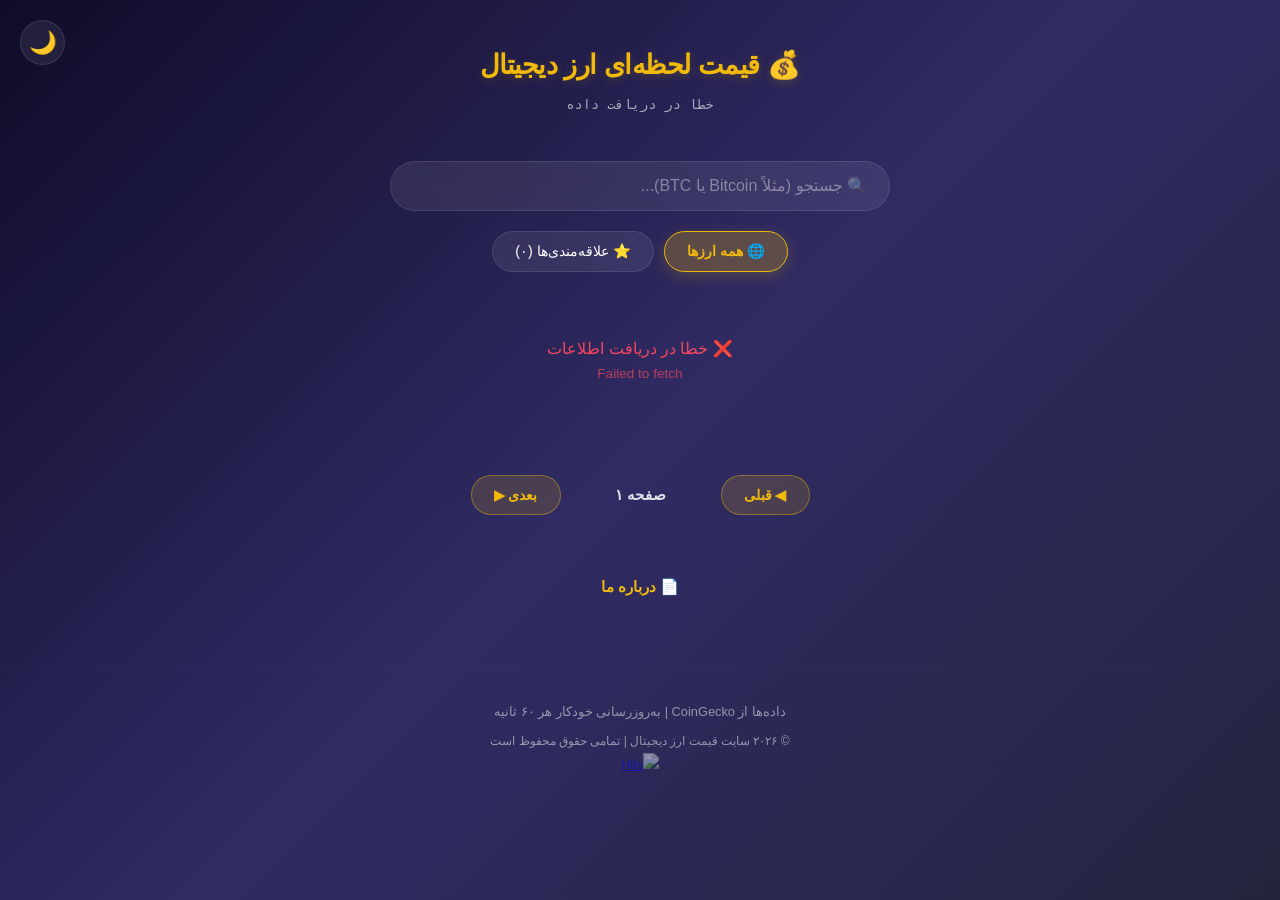
==== index.html @ 82fcb269 "Update index.html" ====
<!DOCTYPE html>
<html lang="fa" dir="rtl">
<head>
    <meta charset="UTF-8">
    <meta name="viewport" content="width=device-width, initial-scale=1.0, maximum-scale=5.0">
    <meta http-equiv="X-UA-Compatible" content="IE=edge">
    
    <!-- ===== SEO اصلی ===== -->
    <title>قیمت لحظه‌ای ارز دیجیتال به تومان | ۲۰۰ ارز برتر با نمودار</title>
    <meta name="description" content="مشاهده قیمت لحظه‌ای، نمودار ۷ روزه و درصد تغییرات ۲۰۰ ارز دیجیتال برتر به دلار و تومان. به‌روزرسانی خودکار هر ۶۰ ثانیه، جستجوی سریع، ذخیره علاقه‌مندی‌ها و حالت شب/روز.">
    <meta name="keywords" content="قیمت ارز دیجیتال، قیمت بیت کوین، قیمت اتریوم، قیمت لحظه‌ای، ارز دیجیتال به تومان، قیمت رمزارز، بازار کریپتو، قیمت سولانا، قیمت ریپل، قیمت دوج کوین">
    <meta name="author" content="سایت قیمت ارز دیجیتال">
    <meta name="robots" content="index, follow">
    <meta name="language" content="Persian">
    <meta name="revisit-after" content="1 days">
    <meta name="rating" content="general">
    
    <!-- ===== Open Graph (فیسبوک، لینکدین) ===== -->
    <meta property="og:type" content="website">
    <meta property="og:title" content="قیمت لحظه‌ای ارز دیجیتال به تومان | ۲۰۰ ارز برتر">
    <meta property="og:description" content="مشاهده قیمت لحظه‌ای ۲۰۰ ارز دیجیتال برتر به دلار و تومان با نمودار ۷ روزه و به‌روزرسانی خودکار.">
    <meta property="og:url" content="https://javadgafari504-cmyk.github.io/crypto-site/">
    <meta property="og:site_name" content="قیمت ارز دیجیتال">
    <meta property="og:locale" content="fa_IR">
    
    <!-- ===== Twitter Card ===== -->
    <meta name="twitter:card" content="summary_large_image">
    <meta name="twitter:title" content="قیمت لحظه‌ای ارز دیجیتال به تومان">
    <meta name="twitter:description" content="۲۰۰ ارز دیجیتال برتر با قیمت لحظه‌ای، نمودار و قیمت تومانی.">
    
    <!-- ===== فاویکون (ایموجی به عنوان آیکون) ===== -->
    <link rel="icon" href="data:image/svg+xml,<svg xmlns=%22http://www.w3.org/2000/svg%22 viewBox=%220 0 100 100%22><text y=%22.9em%22 font-size=%2290%22>💰</text></svg>">
    <link rel="apple-touch-icon" href="data:image/svg+xml,<svg xmlns=%22http://www.w3.org/2000/svg%22 viewBox=%220 0 100 100%22><text y=%22.9em%22 font-size=%2290%22>💰</text></svg>">
    
    <!-- ===== امنیت ===== -->
    <meta name="referrer" content="strict-origin-when-cross-origin">
    
    <!-- ===== استایل‌ها ===== -->
    <link rel="stylesheet" href="style.css">
    
    <!-- ===== Schema.org برای گوگل ===== -->
    <script type="application/ld+json">
    {
        "@context": "https://schema.org",
        "@type": "WebSite",
        "name": "قیمت ارز دیجیتال",
        "url": "https://javadgafari504-cmyk.github.io/crypto-site/",
        "description": "مشاهده قیمت لحظه‌ای ۲۰۰ ارز دیجیتال برتر به دلار و تومان",
        "inLanguage": "fa-IR",
        "potentialAction": {
            "@type": "SearchAction",
            "target": "https://javadgafari504-cmyk.github.io/crypto-site/?q={search_term_string}",
            "query-input": "required name=search_term_string"
        }
    }
    </script>
</head>
<body>

    <!-- ===== هدر ===== -->
    <header role="banner">
        <button id="theme-toggle" title="تغییر تم" aria-label="تغییر حالت شب و روز">🌙</button>
        <h1>💰 قیمت لحظه‌ای ارز دیجیتال</h1>
        <p id="last-update" aria-live="polite">در حال دریافت...</p>
    </header>

    <!-- ===== محتوای اصلی ===== -->
    <main role="main">

        <!-- کادر جستجو -->
        <div class="search-box">
            <input 
                type="text" 
                id="search-input" 
                placeholder="🔍 جستجو (مثلاً Bitcoin یا BTC)..."
                autocomplete="off"
                aria-label="جستجوی ارز دیجیتال"
            >
        </div>

        <!-- دکمه‌های فیلتر -->
        <div class="filter-buttons" role="tablist">
            <button 
                id="show-all" 
                class="filter-btn active" 
                role="tab"
                aria-selected="true"
            >
                🌐 همه ارزها
            </button>
            <button 
                id="show-favorites" 
                class="filter-btn" 
                role="tab"
                aria-selected="false"
            >
                ⭐ علاقه‌مندی‌ها (<span id="fav-count">0</span>)
            </button>
        </div>

        <!-- شبکه کارت‌ها -->
        <section 
            id="crypto-grid" 
            aria-label="لیست ارزهای دیجیتال"
            aria-live="polite"
        >
            <p style="text-align:center; padding:40px;">⏳ در حال دریافت قیمت‌ها...</p>
        </section>

        <!-- صفحه‌بندی -->
        <nav class="pagination" id="pagination" aria-label="صفحه‌بندی">
            <button id="prev-page" class="page-btn" aria-label="صفحه قبلی">◀ قبلی</button>
            <span id="page-info" aria-live="polite">صفحه ۱</span>
            <button id="next-page" class="page-btn" aria-label="صفحه بعدی">بعدی ▶</button>
        </nav>

        <!-- لینک به صفحه درباره ما -->
        <nav style="text-align: center; padding: 10px 0 30px;" aria-label="لینک‌های مفید">
            <a href="about.html" style="color: #f0b90b; text-decoration: none; font-weight: bold; font-size: 0.95rem;">
                📄 درباره ما
            </a>
        </nav>

    </main>

    <!-- ===== فوتر ===== -->
    <footer role="contentinfo">
        <p>داده‌ها از CoinGecko | به‌روزرسانی خودکار هر ۶۰ ثانیه</p>
        <p style="margin-top: 8px; font-size: 0.75rem;">
            © ۲۰۲۶ سایت قیمت ارز دیجیتال | تمامی حقوق محفوظ است
        </p>
    <a href="https://hits.sh/javadgafari504-cmyk.github.io/crypto-site/"><img alt="Hits" src="https://hits.sh/javadgafari504-cmyk.github.io/crypto-site.svg"/></a></footer>

    <!-- ===== کتابخانه Chart.js ===== -->
    <script src="https://cdn.jsdelivr.net/npm/chart.js@4.4.0/dist/chart.umd.min.js"></script>

    <!-- ===== پنجره Modal نمودار ===== -->
    <div 
        id="chart-modal" 
        class="modal" 
        role="dialog" 
        aria-modal="true"
        aria-labelledby="modal-name"
    >
        <div class="modal-content">
            <button class="modal-close" id="modal-close" aria-label="بستن">✖</button>
            <div class="modal-header">
                <img id="modal-logo" src="" alt="" class="modal-logo">
                <div>
                    <h2 id="modal-name">-</h2>
                    <p id="modal-price">-</p>
                </div>
            </div>
            <p id="modal-change">-</p>
            <div class="chart-container">
                <canvas id="price-chart"></canvas>
            </div>
            <p class="chart-label">نمودار قیمت ۷ روز اخیر (دلار)</p>
        </div>
    </div>

    <!-- ===== اسکریپت اصلی ===== -->
    <script src="script.js"></script>
</body>
</html>
---- style.css ----
/* ============================================
   سایت قیمت ارز دیجیتال - استایل اصلی
   نسخه: ۲.۰ | تاریخ: ۲۰۲۶
   ============================================ */

/* ============================================
   ۱. ریست و متغیرها
   ============================================ */

* {
    margin: 0;
    padding: 0;
    box-sizing: border-box;
    -webkit-tap-highlight-color: transparent;
}

:root {
    /* رنگ‌های اصلی */
    --gold: #f0b90b;
    --gold-dark: #d99a00;
    --green: #0ecb81;
    --red: #f6465d;
    --gray-text: #999;
    --gray-light: rgba(255, 255, 255, 0.05);
    --gray-border: rgba(255, 255, 255, 0.1);
    
    /* انیمیشن */
    --transition-fast: 0.15s ease;
    --transition-normal: 0.3s ease;
    --transition-slow: 0.4s ease;
    
    /* سایه‌ها */
    --shadow-sm: 0 2px 8px rgba(0, 0, 0, 0.06);
    --shadow-md: 0 8px 20px rgba(240, 185, 11, 0.15);
    --shadow-lg: 0 20px 60px rgba(0, 0, 0, 0.2);
}

/* ============================================
   ۲. بدنه و تم‌ها
   ============================================ */

html {
    scroll-behavior: smooth;
}

body {
    font-family: Tahoma, 'Segoe UI', Arial, sans-serif;
    background: linear-gradient(135deg, #0f0c29, #302b63, #24243e);
    background-attachment: fixed;
    color: #fff;
    min-height: 100vh;
    padding-bottom: 40px;
    transition: background var(--transition-slow), color var(--transition-slow);
    line-height: 1.5;
    overflow-x: hidden;
}

body.light-mode {
    background: linear-gradient(135deg, #f5f7fa, #e8ecf1, #dfe6ec);
    background-attachment: fixed;
    color: #222;
}

/* ============================================
   ۳. هدر
   ============================================ */

header {
    text-align: center;
    padding: 45px 20px 25px;
    position: relative;
    animation: fadeInDown 0.5s ease;
}

header h1 {
    color: var(--gold);
    font-size: 1.7rem;
    margin-bottom: 10px;
    font-weight: bold;
    letter-spacing: -0.5px;
    text-shadow: 0 2px 10px rgba(240, 185, 11, 0.2);
}

body.light-mode header h1 {
    color: var(--gold-dark);
    text-shadow: 0 2px 10px rgba(217, 154, 0, 0.15);
}

#last-update {
    opacity: 0.6;
    font-size: 0.85rem;
    direction: ltr;
    font-family: 'Courier New', monospace;
}

/* ============================================
   ۴. دکمه تغییر تم
   ============================================ */

#theme-toggle {
    position: absolute;
    top: 20px;
    left: 20px;
    width: 45px;
    height: 45px;
    font-size: 1.4rem;
    background: rgba(255, 255, 255, 0.08);
    border: 1px solid var(--gray-border);
    border-radius: 50%;
    cursor: pointer;
    display: flex;
    align-items: center;
    justify-content: center;
    transition: all var(--transition-normal);
    color: inherit;
    backdrop-filter: blur(10px);
}

#theme-toggle:hover {
    background: rgba(240, 185, 11, 0.2);
    transform: rotate(20deg) scale(1.1);
    border-color: var(--gold);
}

#theme-toggle:active {
    transform: rotate(20deg) scale(0.95);
}

body.light-mode #theme-toggle {
    background: rgba(0, 0, 0, 0.05);
    border-color: rgba(0, 0, 0, 0.1);
}

body.light-mode #theme-toggle:hover {
    background: rgba(217, 154, 0, 0.15);
    border-color: var(--gold-dark);
}

/* ============================================
   ۵. بخش اصلی
   ============================================ */

main {
    max-width: 900px;
    margin: 0 auto;
    padding: 20px;
    animation: fadeIn 0.6s ease;
}

/* ============================================
   ۶. کادر جستجو
   ============================================ */

.search-box {
    margin-bottom: 20px;
    display: flex;
    justify-content: center;
    animation: fadeInUp 0.5s ease 0.1s backwards;
}

#search-input {
    width: 100%;
    max-width: 500px;
    padding: 15px 22px;
    font-family: inherit;
    font-size: 1rem;
    color: #fff;
    background: rgba(255, 255, 255, 0.08);
    border: 1px solid var(--gray-border);
    border-radius: 30px;
    outline: none;
    transition: all var(--transition-normal);
    direction: rtl;
    backdrop-filter: blur(10px);
}

#search-input::placeholder {
    color: rgba(255, 255, 255, 0.4);
}

#search-input:focus {
    background: rgba(255, 255, 255, 0.12);
    border-color: var(--gold);
    box-shadow: 0 0 0 4px rgba(240, 185, 11, 0.15);
    transform: translateY(-2px);
}

body.light-mode #search-input {
    background: rgba(0, 0, 0, 0.04);
    border-color: rgba(0, 0, 0, 0.1);
    color: #222;
}

body.light-mode #search-input::placeholder {
    color: rgba(0, 0, 0, 0.4);
}

body.light-mode #search-input:focus {
    border-color: var(--gold-dark);
    box-shadow: 0 0 0 4px rgba(217, 154, 0, 0.15);
}

/* ============================================
   ۷. دکمه‌های فیلتر
   ============================================ */

.filter-buttons {
    display: flex;
    justify-content: center;
    gap: 10px;
    margin-bottom: 25px;
    flex-wrap: wrap;
    animation: fadeInUp 0.5s ease 0.2s backwards;
}

.filter-btn {
    padding: 11px 22px;
    font-family: inherit;
    font-size: 0.9rem;
    color: #fff;
    background: rgba(255, 255, 255, 0.08);
    border: 1px solid var(--gray-border);
    border-radius: 25px;
    cursor: pointer;
    transition: all var(--transition-normal);
    font-weight: 500;
    backdrop-filter: blur(10px);
}

.filter-btn:hover {
    background: rgba(240, 185, 11, 0.15);
    transform: translateY(-2px);
    border-color: rgba(240, 185, 11, 0.4);
}

.filter-btn:active {
    transform: translateY(0) scale(0.98);
}

.filter-btn.active {
    background: rgba(240, 185, 11, 0.25);
    border-color: var(--gold);
    color: var(--gold);
    font-weight: bold;
    box-shadow: 0 4px 15px rgba(240, 185, 11, 0.2);
}

body.light-mode .filter-btn {
    background: rgba(0, 0, 0, 0.04);
    border-color: rgba(0, 0, 0, 0.1);
    color: #222;
}

body.light-mode .filter-btn:hover {
    background: rgba(217, 154, 0, 0.1);
}

body.light-mode .filter-btn.active {
    background: rgba(217, 154, 0, 0.15);
    border-color: var(--gold-dark);
    color: var(--gold-dark);
    box-shadow: 0 4px 15px rgba(217, 154, 0, 0.15);
}

/* ============================================
   ۸. شبکه کارت‌ها
   ============================================ */

#crypto-grid {
    display: grid;
    grid-template-columns: repeat(auto-fit, minmax(150px, 1fr));
    gap: 12px;
    animation: fadeIn 0.6s ease 0.3s backwards;
}

/* ============================================
   ۹. کارت ارز
   ============================================ */

.crypto-card {
    background: rgba(255, 255, 255, 0.05);
    border: 1px solid var(--gray-border);
    border-radius: 12px;
    padding: 15px 12px;
    text-align: center;
    transition: transform var(--transition-normal), 
                box-shadow var(--transition-normal),
                border-color var(--transition-normal);
    position: relative;
    cursor: pointer;
    backdrop-filter: blur(10px);
    overflow: hidden;
    animation: cardFadeIn 0.4s ease backwards;
}

/* انیمیشن ورود کارت‌ها */
@keyframes cardFadeIn {
    from {
        opacity: 0;
        transform: translateY(15px);
    }
    to {
        opacity: 1;
        transform: translateY(0);
    }
}

.crypto-card:hover {
    transform: translateY(-5px);
    border-color: rgba(240, 185, 11, 0.4);
    box-shadow: var(--shadow-md);
}

.crypto-card:active {
    transform: translateY(-2px) scale(0.99);
}

body.light-mode .crypto-card {
    background: #fff;
    border-color: rgba(0, 0, 0, 0.08);
    box-shadow: var(--shadow-sm);
}

body.light-mode .crypto-card:hover {
    border-color: rgba(217, 154, 0, 0.4);
    box-shadow: 0 8px 20px rgba(217, 154, 0, 0.15);
}

/* ============================================
   ۱۰. شماره رتبه
   ============================================ */

.crypto-card .rank {
    position: absolute;
    top: 8px;
    right: 8px;
    background: rgba(240, 185, 11, 0.2);
    color: var(--gold);
    font-size: 0.65rem;
    font-weight: bold;
    padding: 3px 7px;
    border-radius: 8px;
    backdrop-filter: blur(5px);
    z-index: 1;
}

body.light-mode .crypto-card .rank {
    background: rgba(217, 154, 0, 0.15);
    color: var(--gold-dark);
}

/* ============================================
   ۱۱. لوگوی ارز
   ============================================ */

.crypto-card .coin-logo {
    width: 28px;
    height: 28px;
    margin-bottom: 8px;
    border-radius: 50%;
    object-fit: contain;
    background: rgba(255, 255, 255, 0.05);
    padding: 2px;
    transition: transform var(--transition-normal);
}

.crypto-card:hover .coin-logo {
    transform: scale(1.15) rotate(5deg);
}

body.light-mode .crypto-card .coin-logo {
    background: rgba(0, 0, 0, 0.03);
}

/* ============================================
   ۱۲. اسم و نماد ارز
   ============================================ */

.crypto-card h3 {
    color: var(--gold);
    font-size: 0.85rem;
    margin-bottom: 3px;
    white-space: nowrap;
    overflow: hidden;
    text-overflow: ellipsis;
    font-weight: bold;
}

body.light-mode .crypto-card h3 {
    color: var(--gold-dark);
}

.crypto-card .symbol {
    font-size: 0.7rem;
    color: var(--gray-text);
    margin-bottom: 6px;
    direction: ltr;
    font-weight: 500;
    letter-spacing: 0.5px;
}

body.light-mode .crypto-card .symbol {
    color: #777;
}

/* ============================================
   ۱۳. قیمت‌ها
   ============================================ */

.crypto-card .price {
    font-size: 0.95rem;
    font-weight: bold;
    margin-bottom: 4px;
    direction: ltr;
    font-family: 'Courier New', monospace;
    letter-spacing: -0.3px;
}

.crypto-card .price-toman {
    font-size: 0.75rem;
    color: var(--green);
    margin-bottom: 5px;
    font-weight: bold;
    direction: rtl;
}

body.light-mode .crypto-card .price-toman {
    color: #059669;
}

/* ============================================
   ۱۴. درصد تغییرات
   ============================================ */

.crypto-card .change {
    font-weight: bold;
    font-size: 0.75rem;
    direction: ltr;
    font-family: 'Courier New', monospace;
    display: inline-block;
    padding: 3px 8px;
    border-radius: 8px;
    transition: all var(--transition-normal);
}

.crypto-card .change.positive {
    color: var(--green);
    background: rgba(14, 203, 129, 0.1);
}

.crypto-card .change.negative {
    color: var(--red);
    background: rgba(246, 70, 93, 0.1);
}

.crypto-card:hover .change {
    transform: scale(1.05);
}

/* ============================================
   ۱۵. دکمه علاقه‌مندی (ستاره)
   ============================================ */

.crypto-card .favorite-btn {
    position: absolute;
    top: 6px;
    left: 6px;
    width: 28px;
    height: 28px;
    font-size: 0.9rem;
    background: rgba(255, 255, 255, 0.1);
    border: 1px solid var(--gray-border);
    border-radius: 50%;
    cursor: pointer;
    display: flex;
    align-items: center;
    justify-content: center;
    transition: all var(--transition-fast);
    padding: 0;
    line-height: 1;
    z-index: 2;
    backdrop-filter: blur(5px);
    color: inherit;
}

.crypto-card .favorite-btn:hover {
    background: rgba(240, 185, 11, 0.3);
    transform: scale(1.2) rotate(-10deg);
    border-color: var(--gold);
}

.crypto-card .favorite-btn:active {
    transform: scale(0.95);
}

.crypto-card .favorite-btn.active {
    background: rgba(240, 185, 11, 0.4);
    border-color: var(--gold);
    box-shadow: 0 0 10px rgba(240, 185, 11, 0.4);
}

body.light-mode .crypto-card .favorite-btn {
    background: rgba(0, 0, 0, 0.04);
    border-color: rgba(0, 0, 0, 0.1);
}

body.light-mode .crypto-card .favorite-btn:hover {
    background: rgba(217, 154, 0, 0.2);
    border-color: var(--gold-dark);
}

/* ============================================
   ۱۶. پیام‌های حالت خالی
   ============================================ */

.empty-favorites {
    text-align: center;
    grid-column: 1 / -1;
    padding: 60px 20px;
    opacity: 0.7;
    font-size: 1.1rem;
    line-height: 1.8;
    animation: fadeIn 0.5s ease;
}

.empty-favorites .big-star {
    font-size: 3.5rem;
    display: block;
    margin-bottom: 15px;
    animation: starPulse 2s ease-in-out infinite;
}

@keyframes starPulse {
    0%, 100% { transform: scale(1); opacity: 0.7; }
    50% { transform: scale(1.15); opacity: 1; }
}

.no-results {
    text-align: center;
    grid-column: 1 / -1;
    padding: 60px 20px;
    opacity: 0.7;
    font-size: 1.1rem;
    animation: fadeIn 0.5s ease;
}

.loading {
    text-align: center;
    grid-column: 1 / -1;
    padding: 60px 20px;
    opacity: 0.7;
    font-size: 1.1rem;
    animation: pulse 1.5s ease-in-out infinite;
}

@keyframes pulse {
    0%, 100% { opacity: 0.4; }
    50% { opacity: 1; }
}

/* ============================================
   ۱۷. صفحه‌بندی
   ============================================ */

.pagination {
    display: flex;
    justify-content: center;
    align-items: center;
    gap: 15px;
    margin: 30px 0;
    padding: 20px;
    flex-wrap: wrap;
    animation: fadeInUp 0.5s ease;
}

.page-btn {
    padding: 11px 22px;
    font-family: inherit;
    font-size: 0.9rem;
    font-weight: bold;
    color: var(--gold);
    background: rgba(240, 185, 11, 0.15);
    border: 1px solid rgba(240, 185, 11, 0.4);
    border-radius: 25px;
    cursor: pointer;
    transition: all var(--transition-normal);
    backdrop-filter: blur(10px);
}

.page-btn:hover:not(:disabled) {
    background: rgba(240, 185, 11, 0.3);
    transform: translateY(-2px);
    box-shadow: 0 6px 20px rgba(240, 185, 11, 0.25);
}

.page-btn:active:not(:disabled) {
    transform: translateY(0) scale(0.98);
}

.page-btn:disabled {
    opacity: 0.3;
    cursor: not-allowed;
}

#page-info {
    font-size: 0.95rem;
    font-weight: bold;
    opacity: 0.85;
    min-width: 130px;
    text-align: center;
    direction: rtl;
}

body.light-mode .page-btn {
    color: var(--gold-dark);
    background: rgba(217, 154, 0, 0.1);
    border-color: rgba(217, 154, 0, 0.3);
}

body.light-mode .page-btn:hover:not(:disabled) {
    background: rgba(217, 154, 0, 0.2);
    box-shadow: 0 6px 20px rgba(217, 154, 0, 0.2);
}

/* ============================================
   ۱۸. پنجره Modal نمودار
   ============================================ */

.modal {
    display: none;
    position: fixed;
    top: 0;
    left: 0;
    width: 100%;
    height: 100%;
    background: rgba(0, 0, 0, 0.75);
    backdrop-filter: blur(8px);
    z-index: 1000;
    justify-content: center;
    align-items: center;
    padding: 20px;
    animation: fadeIn var(--transition-normal);
}

.modal.open {
    display: flex;
}

.modal-content {
    background: linear-gradient(135deg, #1a1738, #2a2454);
    border: 1px solid rgba(255, 255, 255, 0.1);
    border-radius: 16px;
    padding: 25px;
    width: 100%;
    max-width: 600px;
    max-height: 90vh;
    overflow-y: auto;
    position: relative;
    animation: slideUp var(--transition-normal);
    box-shadow: var(--shadow-lg);
}

@keyframes slideUp {
    from {
        transform: translateY(30px);
        opacity: 0;
    }
    to {
        transform: translateY(0);
        opacity: 1;
    }
}

body.light-mode .modal-content {
    background: #fff;
    border-color: rgba(0, 0, 0, 0.08);
    box-shadow: var(--shadow-lg);
}

.modal-close {
    position: absolute;
    top: 15px;
    left: 15px;
    width: 36px;
    height: 36px;
    background: rgba(255, 255, 255, 0.08);
    border: 1px solid var(--gray-border);
    border-radius: 50%;
    color: #fff;
    font-size: 1rem;
    cursor: pointer;
    transition: all var(--transition-normal);
    display: flex;
    align-items: center;
    justify-content: center;
}

.modal-close:hover {
    background: rgba(246, 70, 93, 0.3);
    transform: rotate(90deg);
    border-color: var(--red);
}

body.light-mode .modal-close {
    background: rgba(0, 0, 0, 0.05);
    border-color: rgba(0, 0, 0, 0.1);
    color: #222;
}

.modal-header {
    display: flex;
    align-items: center;
    gap: 15px;
    margin-bottom: 15px;
    padding-top: 10px;
}

.modal-logo {
    width: 50px;
    height: 50px;
    border-radius: 50%;
    object-fit: contain;
    background: rgba(255, 255, 255, 0.05);
    padding: 3px;
}

.modal-header h2 {
    color: var(--gold);
    font-size: 1.3rem;
    margin-bottom: 4px;
    font-weight: bold;
}

body.light-mode .modal-header h2 {
    color: var(--gold-dark);
}

#modal-price {
    font-size: 1.1rem;
    font-weight: bold;
    direction: ltr;
    font-family: 'Courier New', monospace;
    opacity: 0.9;
}

#modal-change {
    font-weight: bold;
    margin-bottom: 20px;
    font-size: 1rem;
    display: inline-block;
    padding: 6px 14px;
    border-radius: 10px;
}

#modal-change.positive {
    color: var(--green);
    background: rgba(14, 203, 129, 0.1);
}

#modal-change.negative {
    color: var(--red);
    background: rgba(246, 70, 93, 0.1);
}

.chart-container {
    position: relative;
    height: 280px;
    margin-bottom: 15px;
    background: rgba(255, 255, 255, 0.03);
    border-radius: 12px;
    padding: 15px;
}

body.light-mode .chart-container {
    background: rgba(0, 0, 0, 0.02);
}

.chart-label {
    text-align: center;
    opacity: 0.5;
    font-size: 0.8rem;
}

/* ============================================
   ۱۹. فوتر
   ============================================ */

footer {
    text-align: center;
    padding: 30px 20px;
    opacity: 0.5;
    font-size: 0.8rem;
    line-height: 1.8;
    border-top: 1px solid rgba(255, 255, 255, 0.05);
    margin-top: 20px;
}

body.light-mode footer {
    border-top-color: rgba(0, 0, 0, 0.05);
}

/* ============================================
   ۲۰. انیمیشن‌های عمومی
   ============================================ */

@keyframes fadeIn {
    from { opacity: 0; }
    to { opacity: 1; }
}

@keyframes fadeInUp {
    from {
        opacity: 0;
        transform: translateY(15px);
    }
    to {
        opacity: 1;
        transform: translateY(0);
    }
}

@keyframes fadeInDown {
    from {
        opacity: 0;
        transform: translateY(-15px);
    }
    to {
        opacity: 1;
        transform: translateY(0);
    }
}

/* ============================================
   ۲۱. اسکرول‌بار سفارشی
   ============================================ */

::-webkit-scrollbar {
    width: 8px;
    height: 8px;
}

::-webkit-scrollbar-track {
    background: rgba(255, 255, 255, 0.03);
}

::-webkit-scrollbar-thumb {
    background: rgba(240, 185, 11, 0.3);
    border-radius: 10px;
}

::-webkit-scrollbar-thumb:hover {
    background: rgba(240, 185, 11, 0.5);
}

body.light-mode ::-webkit-scrollbar-thumb {
    background: rgba(217, 154, 0, 0.3);
}

/* ============================================
   ۲۲. واکنش‌گرا (Responsive) - تبلت
   ============================================ */

@media (max-width: 768px) {
    header h1 {
        font-size: 1.5rem;
    }
    
    #crypto-grid {
        grid-template-columns: repeat(auto-fit, minmax(140px, 1fr));
        gap: 10px;
    }
    
    .modal-content {
        padding: 20px;
    }
    
    .chart-container {
        height: 240px;
    }
}

/* ============================================
   ۲۳. واکنش‌گرا (Responsive) - موبایل
   ============================================ */

@media (max-width: 480px) {
    header {
        padding: 35px 15px 20px;
    }
    
    header h1 {
        font-size: 1.3rem;
    }
    
    #theme-toggle {
        width: 40px;
        height: 40px;
        font-size: 1.2rem;
        top: 15px;
        left: 15px;
    }
    
    #search-input {
        padding: 13px 18px;
        font-size: 0.9rem;
    }
    
    .filter-btn {
        padding: 9px 16px;
        font-size: 0.82rem;
    }
    
    #crypto-grid {
        grid-template-columns: repeat(auto-fit, minmax(130px, 1fr));
        gap: 8px;
    }
    
    .crypto-card {
        padding: 12px 10px;
    }
    
    .crypto-card .coin-logo {
        width: 26px;
        height: 26px;
    }
    
    .crypto-card h3 {
        font-size: 0.8rem;
    }
    
    .crypto-card .price {
        font-size: 0.88rem;
    }
    
    .crypto-card .price-toman {
        font-size: 0.7rem;
    }
    
    .crypto-card .change {
        font-size: 0.7rem;
    }
    
    .page-btn {
        padding: 9px 16px;
        font-size: 0.82rem;
    }
    
    #page-info {
        font-size: 0.85rem;
        min-width: 100px;
    }
    
    .modal-content {
        padding: 18px;
        border-radius: 12px;
    }
    
    .modal-header h2 {
        font-size: 1.1rem;
    }
    
    .modal-logo {
        width: 42px;
        height: 42px;
    }
    
    .chart-container {
        height: 220px;
        padding: 10px;
    }
}

/* ============================================
   ۲۴. موبایل‌های خیلی کوچیک
   ============================================ */

@media (max-width: 360px) {
    header h1 {
        font-size: 1.15rem;
    }
    
    #crypto-grid {
        grid-template-columns: repeat(2, 1fr);
        gap: 6px;
    }
    
    .crypto-card {
        padding: 10px 8px;
    }
    
    .crypto-card .coin-logo {
        width: 24px;
        height: 24px;
    }
    
    .crypto-card h3 {
        font-size: 0.75rem;
    }
    
    .crypto-card .price {
        font-size: 0.82rem;
    }
}

/* ============================================
   ۲۵. حالت چاپ
   ============================================ */

@media print {
    body {
        background: #fff;
        color: #000;
    }
    
    #theme-toggle,
    .search-box,
    .filter-buttons,
    .pagination,
    .favorite-btn {
        display: none !important;
    }
    
    .crypto-card {
        border: 1px solid #ccc;
        page-break-inside: avoid;
    }
}

/* ============================================
   ۲۶. کاربرانی که انیمیشن کمتر می‌خوان
   ============================================ */

@media (prefers-reduced-motion: reduce) {
    *,
    *::before,
    *::after {
        animation-duration: 0.01ms !important;
        animation-iteration-count: 1 !important;
        transition-duration: 0.01ms !important;
    }
}

/* ============================================
   ۲۷. حالت انتخاب متن
   ============================================ */

::selection {
    background: rgba(240, 185, 11, 0.3);
    color: #fff;
}

body.light-mode ::selection {
    background: rgba(217, 154, 0, 0.3);
    color: #222;
}

/* ============================================
   ۲۸. حالت فوکوس (دسترس‌پذیری)
   ============================================ */

button:focus-visible,
input:focus-visible,
a:focus-visible {
    outline: 2px solid var(--gold);
    outline-offset: 2px;
}

body.light-mode button:focus-visible,
body.light-mode input:focus-visible,
body.light-mode a:focus-visible {
    outline-color: var(--gold-dark);
}
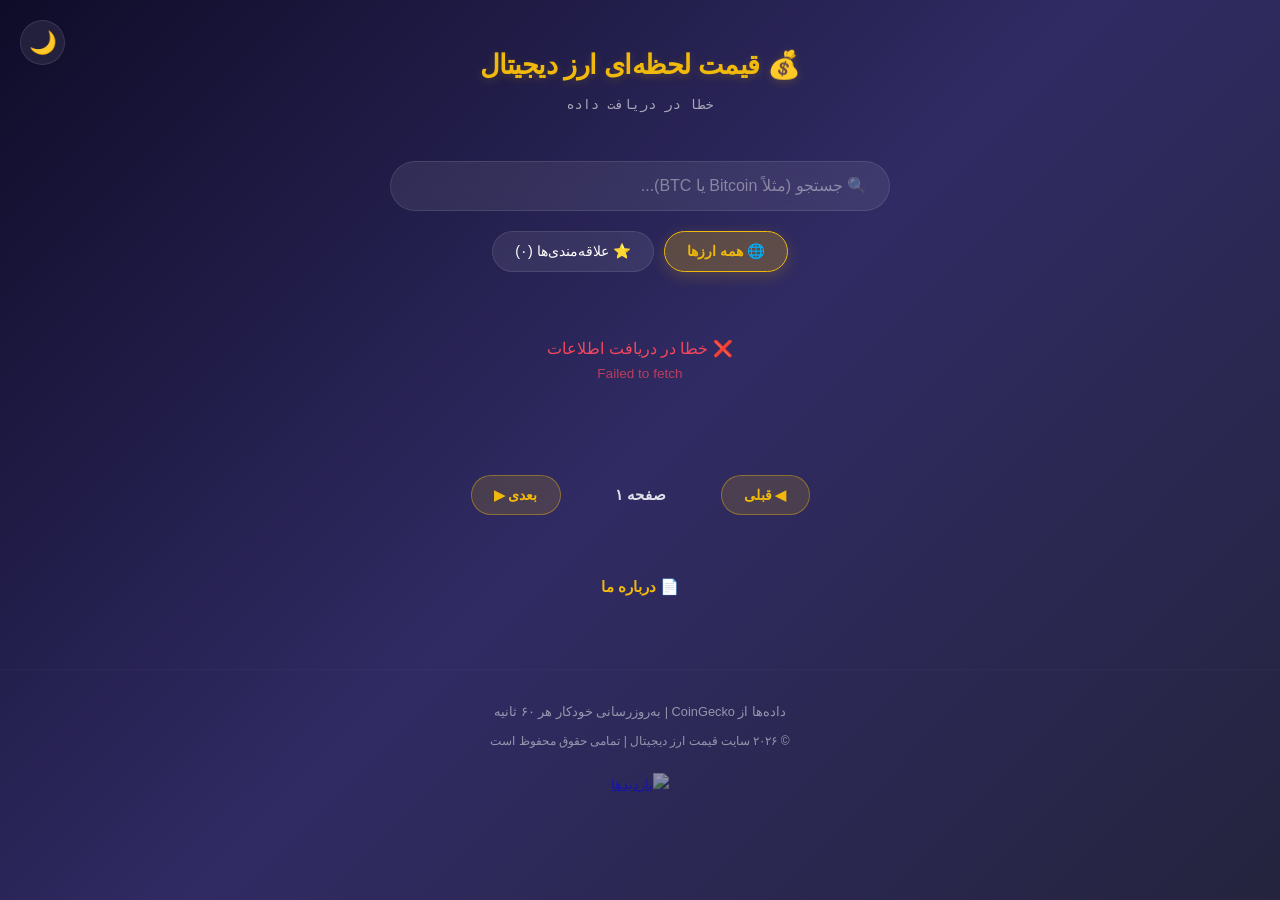
==== commit 276c5bb0: "Update index.html" ====
--- a/index.html
+++ b/index.html
@@ -3,71 +3,30 @@
 <head>
     <meta charset="UTF-8">
     <meta name="viewport" content="width=device-width, initial-scale=1.0, maximum-scale=5.0">
-    <meta http-equiv="X-UA-Compatible" content="IE=edge">
     
-    <!-- ===== SEO اصلی ===== -->
     <title>قیمت لحظه‌ای ارز دیجیتال به تومان | ۲۰۰ ارز برتر با نمودار</title>
-    <meta name="description" content="مشاهده قیمت لحظه‌ای، نمودار ۷ روزه و درصد تغییرات ۲۰۰ ارز دیجیتال برتر به دلار و تومان. به‌روزرسانی خودکار هر ۶۰ ثانیه، جستجوی سریع، ذخیره علاقه‌مندی‌ها و حالت شب/روز.">
-    <meta name="keywords" content="قیمت ارز دیجیتال، قیمت بیت کوین، قیمت اتریوم، قیمت لحظه‌ای، ارز دیجیتال به تومان، قیمت رمزارز، بازار کریپتو، قیمت سولانا، قیمت ریپل، قیمت دوج کوین">
-    <meta name="author" content="سایت قیمت ارز دیجیتال">
-    <meta name="robots" content="index, follow">
-    <meta name="language" content="Persian">
-    <meta name="revisit-after" content="1 days">
-    <meta name="rating" content="general">
+    <meta name="description" content="مشاهده قیمت لحظه‌ای، نمودار ۷ روزه و درصد تغییرات ۲۰۰ ارز دیجیتال برتر به دلار و تومان. به‌روزرسانی خودکار هر ۶۰ ثانیه.">
+    <meta name="keywords" content="قیمت ارز دیجیتال، قیمت بیت کوین، قیمت اتریوم، ارز دیجیتال به تومان">
     
-    <!-- ===== Open Graph (فیسبوک، لینکدین) ===== -->
     <meta property="og:type" content="website">
     <meta property="og:title" content="قیمت لحظه‌ای ارز دیجیتال به تومان | ۲۰۰ ارز برتر">
-    <meta property="og:description" content="مشاهده قیمت لحظه‌ای ۲۰۰ ارز دیجیتال برتر به دلار و تومان با نمودار ۷ روزه و به‌روزرسانی خودکار.">
+    <meta property="og:description" content="مشاهده قیمت لحظه‌ای ۲۰۰ ارز دیجیتال برتر به دلار و تومان با نمودار ۷ روزه.">
     <meta property="og:url" content="https://javadgafari504-cmyk.github.io/crypto-site/">
-    <meta property="og:site_name" content="قیمت ارز دیجیتال">
-    <meta property="og:locale" content="fa_IR">
     
-    <!-- ===== Twitter Card ===== -->
-    <meta name="twitter:card" content="summary_large_image">
-    <meta name="twitter:title" content="قیمت لحظه‌ای ارز دیجیتال به تومان">
-    <meta name="twitter:description" content="۲۰۰ ارز دیجیتال برتر با قیمت لحظه‌ای، نمودار و قیمت تومانی.">
+    <link rel="icon" href="data:image/svg+xml,<svg xmlns=%22http://www.w3.org/2000/svg%22 viewBox=%220 0 100 100%22><text y=%22.9em%22 font-size=%2290%22>💰</text></svg>">
     
-    <!-- ===== فاویکون (ایموجی به عنوان آیکون) ===== -->
-    <link rel="icon" href="data:image/svg+xml,<svg xmlns=%22http://www.w3.org/2000/svg%22 viewBox=%220 0 100 100%22><text y=%22.9em%22 font-size=%2290%22>💰</text></svg>">
-    <link rel="apple-touch-icon" href="data:image/svg+xml,<svg xmlns=%22http://www.w3.org/2000/svg%22 viewBox=%220 0 100 100%22><text y=%22.9em%22 font-size=%2290%22>💰</text></svg>">
-    
-    <!-- ===== امنیت ===== -->
-    <meta name="referrer" content="strict-origin-when-cross-origin">
-    
-    <!-- ===== استایل‌ها ===== -->
     <link rel="stylesheet" href="style.css">
-    
-    <!-- ===== Schema.org برای گوگل ===== -->
-    <script type="application/ld+json">
-    {
-        "@context": "https://schema.org",
-        "@type": "WebSite",
-        "name": "قیمت ارز دیجیتال",
-        "url": "https://javadgafari504-cmyk.github.io/crypto-site/",
-        "description": "مشاهده قیمت لحظه‌ای ۲۰۰ ارز دیجیتال برتر به دلار و تومان",
-        "inLanguage": "fa-IR",
-        "potentialAction": {
-            "@type": "SearchAction",
-            "target": "https://javadgafari504-cmyk.github.io/crypto-site/?q={search_term_string}",
-            "query-input": "required name=search_term_string"
-        }
-    }
-    </script>
 </head>
 <body>
 
-    <!-- ===== هدر ===== -->
     <header role="banner">
         <button id="theme-toggle" title="تغییر تم" aria-label="تغییر حالت شب و روز">🌙</button>
         <h1>💰 قیمت لحظه‌ای ارز دیجیتال</h1>
         <p id="last-update" aria-live="polite">در حال دریافت...</p>
     </header>
 
-    <!-- ===== محتوای اصلی ===== -->
     <main role="main">
 
-        <!-- کادر جستجو -->
         <div class="search-box">
             <input 
                 type="text" 
@@ -78,43 +37,25 @@
             >
         </div>
 
-        <!-- دکمه‌های فیلتر -->
         <div class="filter-buttons" role="tablist">
-            <button 
-                id="show-all" 
-                class="filter-btn active" 
-                role="tab"
-                aria-selected="true"
-            >
+            <button id="show-all" class="filter-btn active" role="tab" aria-selected="true">
                 🌐 همه ارزها
             </button>
-            <button 
-                id="show-favorites" 
-                class="filter-btn" 
-                role="tab"
-                aria-selected="false"
-            >
+            <button id="show-favorites" class="filter-btn" role="tab" aria-selected="false">
                 ⭐ علاقه‌مندی‌ها (<span id="fav-count">0</span>)
             </button>
         </div>
 
-        <!-- شبکه کارت‌ها -->
-        <section 
-            id="crypto-grid" 
-            aria-label="لیست ارزهای دیجیتال"
-            aria-live="polite"
-        >
+        <section id="crypto-grid" aria-label="لیست ارزهای دیجیتال" aria-live="polite">
             <p style="text-align:center; padding:40px;">⏳ در حال دریافت قیمت‌ها...</p>
         </section>
 
-        <!-- صفحه‌بندی -->
         <nav class="pagination" id="pagination" aria-label="صفحه‌بندی">
             <button id="prev-page" class="page-btn" aria-label="صفحه قبلی">◀ قبلی</button>
             <span id="page-info" aria-live="polite">صفحه ۱</span>
             <button id="next-page" class="page-btn" aria-label="صفحه بعدی">بعدی ▶</button>
         </nav>
 
-        <!-- لینک به صفحه درباره ما -->
         <nav style="text-align: center; padding: 10px 0 30px;" aria-label="لینک‌های مفید">
             <a href="about.html" style="color: #f0b90b; text-decoration: none; font-weight: bold; font-size: 0.95rem;">
                 📄 درباره ما
@@ -123,25 +64,23 @@
 
     </main>
 
-    <!-- ===== فوتر ===== -->
     <footer role="contentinfo">
         <p>داده‌ها از CoinGecko | به‌روزرسانی خودکار هر ۶۰ ثانیه</p>
         <p style="margin-top: 8px; font-size: 0.75rem;">
             © ۲۰۲۶ سایت قیمت ارز دیجیتال | تمامی حقوق محفوظ است
         </p>
-    <a href="https://hits.sh/javadgafari504-cmyk.github.io/crypto-site/"><img alt="Hits" src="https://hits.sh/javadgafari504-cmyk.github.io/crypto-site.svg"/></a></footer>
+        
+        <!-- شمارنده بازدید -->
+        <div style="margin-top: 20px; text-align: center;">
+            <a href="https://hits.sh/javadgafari504-cmyk.github.io/crypto-site/" target="_blank">
+                <img alt="بازدیدها" src="https://hits.sh/javadgafari504-cmyk.github.io/crypto-site.svg"/>
+            </a>
+        </div>
+    </footer>
 
-    <!-- ===== کتابخانه Chart.js ===== -->
     <script src="https://cdn.jsdelivr.net/npm/chart.js@4.4.0/dist/chart.umd.min.js"></script>
 
-    <!-- ===== پنجره Modal نمودار ===== -->
-    <div 
-        id="chart-modal" 
-        class="modal" 
-        role="dialog" 
-        aria-modal="true"
-        aria-labelledby="modal-name"
-    >
+    <div id="chart-modal" class="modal" role="dialog" aria-modal="true" aria-labelledby="modal-name">
         <div class="modal-content">
             <button class="modal-close" id="modal-close" aria-label="بستن">✖</button>
             <div class="modal-header">
@@ -159,7 +98,6 @@
         </div>
     </div>
 
-    <!-- ===== اسکریپت اصلی ===== -->
     <script src="script.js"></script>
 </body>
 </html>
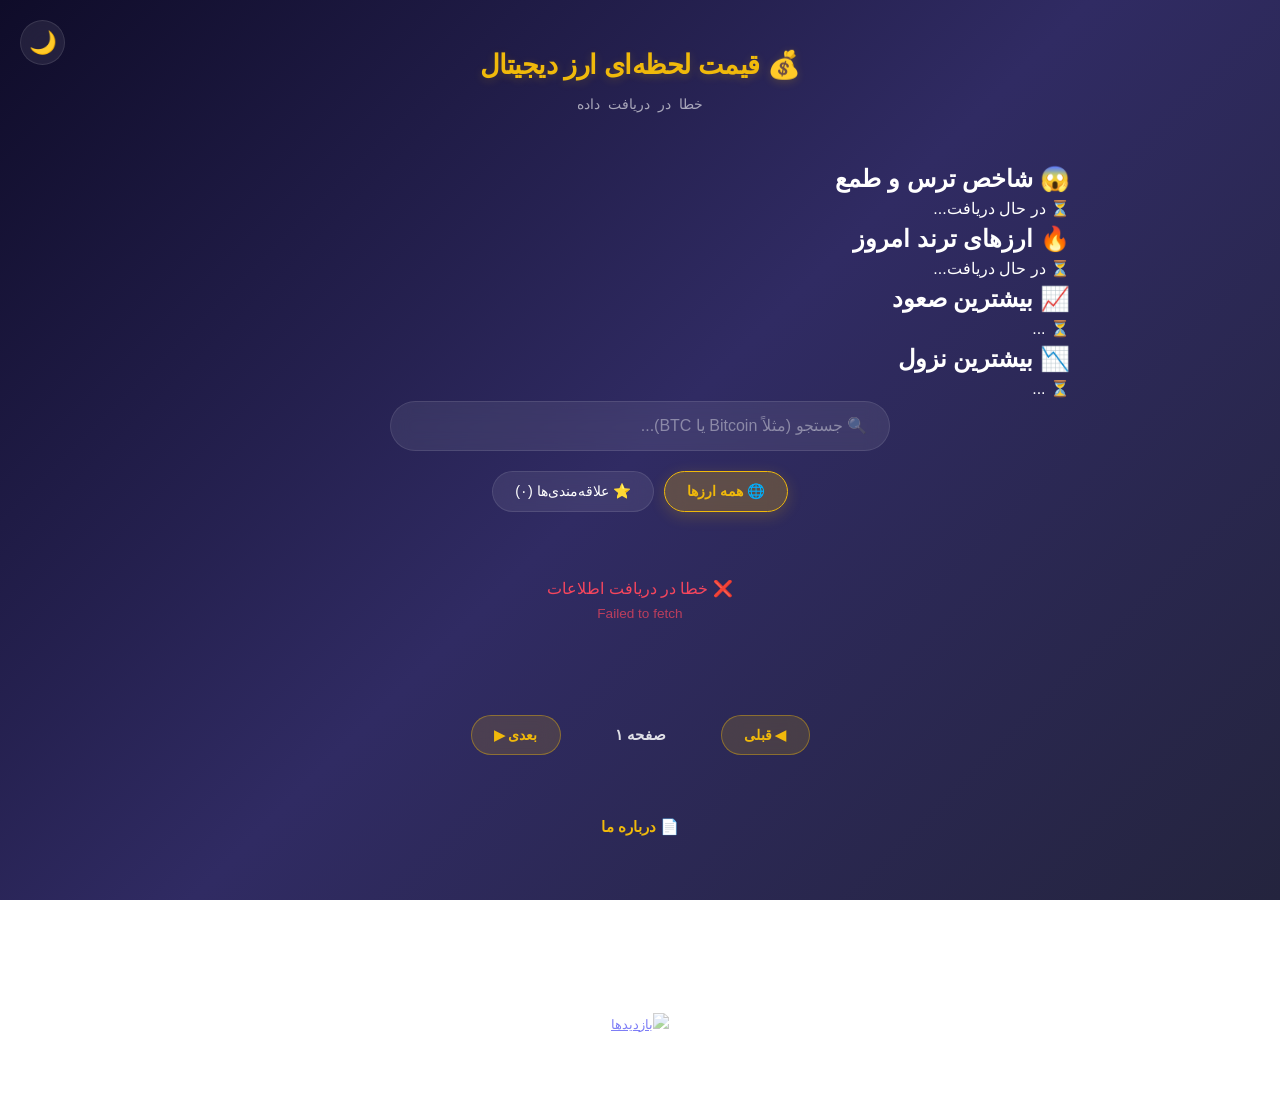
==== commit ef87e6c3: "Update index.html" ====
--- a/index.html
+++ b/index.html
@@ -5,12 +5,12 @@
     <meta name="viewport" content="width=device-width, initial-scale=1.0, maximum-scale=5.0">
     
     <title>قیمت لحظه‌ای ارز دیجیتال به تومان | ۲۰۰ ارز برتر با نمودار</title>
-    <meta name="description" content="مشاهده قیمت لحظه‌ای، نمودار ۷ روزه و درصد تغییرات ۲۰۰ ارز دیجیتال برتر به دلار و تومان. به‌روزرسانی خودکار هر ۶۰ ثانیه.">
-    <meta name="keywords" content="قیمت ارز دیجیتال، قیمت بیت کوین، قیمت اتریوم، ارز دیجیتال به تومان">
+    <meta name="description" content="مشاهده قیمت لحظه‌ای، نمودار ۷ روزه و درصد تغییرات ۲۰۰ ارز دیجیتال برتر به دلار و تومان. شاخص ترس و طمع، ارزهای ترند و صعودی/نزولی.">
+    <meta name="keywords" content="قیمت ارز دیجیتال، قیمت بیت کوین، شاخص ترس و طمع، ارزهای ترند، ارز دیجیتال به تومان">
     
     <meta property="og:type" content="website">
     <meta property="og:title" content="قیمت لحظه‌ای ارز دیجیتال به تومان | ۲۰۰ ارز برتر">
-    <meta property="og:description" content="مشاهده قیمت لحظه‌ای ۲۰۰ ارز دیجیتال برتر به دلار و تومان با نمودار ۷ روزه.">
+    <meta property="og:description" content="مشاهده قیمت لحظه‌ای ۲۰۰ ارز دیجیتال برتر با شاخص ترس و طمع و ارزهای ترند.">
     <meta property="og:url" content="https://javadgafari504-cmyk.github.io/crypto-site/">
     
     <link rel="icon" href="data:image/svg+xml,<svg xmlns=%22http://www.w3.org/2000/svg%22 viewBox=%220 0 100 100%22><text y=%22.9em%22 font-size=%2290%22>💰</text></svg>">
@@ -27,6 +27,41 @@
 
     <main role="main">
 
+        <!-- ===== شاخص ترس و طمع ===== -->
+        <section class="fear-greed-section" id="fear-greed-section">
+            <h2 class="section-title">😱 شاخص ترس و طمع</h2>
+            <div class="fear-greed-box" id="fear-greed-box">
+                <p class="loading-text">⏳ در حال دریافت...</p>
+            </div>
+        </section>
+
+        <!-- ===== ارزهای ترند ===== -->
+        <section class="trending-section" id="trending-section">
+            <h2 class="section-title">🔥 ارزهای ترند امروز</h2>
+            <div class="trending-grid" id="trending-grid">
+                <p class="loading-text">⏳ در حال دریافت...</p>
+            </div>
+        </section>
+
+        <!-- ===== صعودی‌ها و نزولی‌ها ===== -->
+        <section class="movers-section">
+            <div class="movers-columns">
+                <div class="movers-column">
+                    <h2 class="section-title green">📈 بیشترین صعود</h2>
+                    <div class="movers-list" id="top-gainers">
+                        <p class="loading-text">⏳ ...</p>
+                    </div>
+                </div>
+                <div class="movers-column">
+                    <h2 class="section-title red">📉 بیشترین نزول</h2>
+                    <div class="movers-list" id="top-losers">
+                        <p class="loading-text">⏳ ...</p>
+                    </div>
+                </div>
+            </div>
+        </section>
+
+        <!-- ===== کادر جستجو ===== -->
         <div class="search-box">
             <input 
                 type="text" 
@@ -37,6 +72,7 @@
             >
         </div>
 
+        <!-- ===== دکمه‌های فیلتر ===== -->
         <div class="filter-buttons" role="tablist">
             <button id="show-all" class="filter-btn active" role="tab" aria-selected="true">
                 🌐 همه ارزها
@@ -46,16 +82,19 @@
             </button>
         </div>
 
+        <!-- ===== شبکه کارت‌ها ===== -->
         <section id="crypto-grid" aria-label="لیست ارزهای دیجیتال" aria-live="polite">
             <p style="text-align:center; padding:40px;">⏳ در حال دریافت قیمت‌ها...</p>
         </section>
 
+        <!-- ===== صفحه‌بندی ===== -->
         <nav class="pagination" id="pagination" aria-label="صفحه‌بندی">
             <button id="prev-page" class="page-btn" aria-label="صفحه قبلی">◀ قبلی</button>
             <span id="page-info" aria-live="polite">صفحه ۱</span>
             <button id="next-page" class="page-btn" aria-label="صفحه بعدی">بعدی ▶</button>
         </nav>
 
+        <!-- ===== لینک درباره ما ===== -->
         <nav style="text-align: center; padding: 10px 0 30px;" aria-label="لینک‌های مفید">
             <a href="about.html" style="color: #f0b90b; text-decoration: none; font-weight: bold; font-size: 0.95rem;">
                 📄 درباره ما
@@ -70,7 +109,6 @@
             © ۲۰۲۶ سایت قیمت ارز دیجیتال | تمامی حقوق محفوظ است
         </p>
         
-        <!-- شمارنده بازدید -->
         <div style="margin-top: 20px; text-align: center;">
             <a href="https://hits.sh/javadgafari504-cmyk.github.io/crypto-site/" target="_blank">
                 <img alt="بازدیدها" src="https://hits.sh/javadgafari504-cmyk.github.io/crypto-site.svg"/>
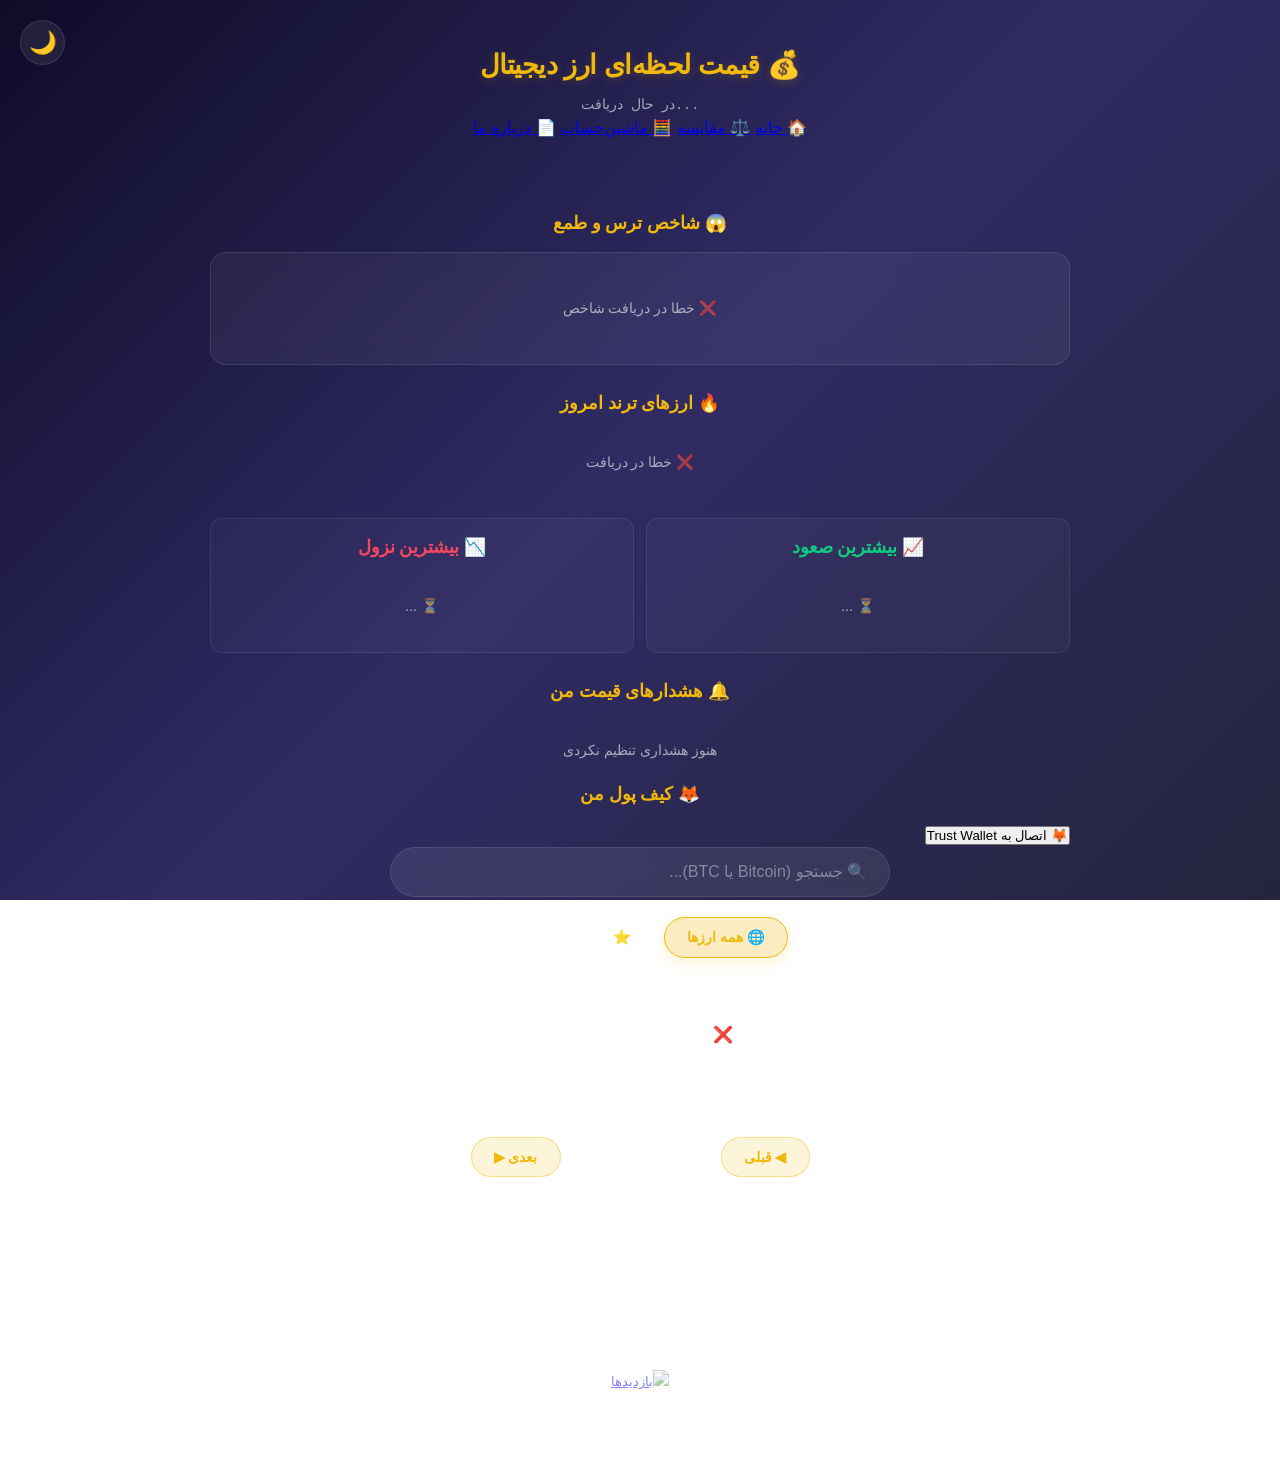
==== commit 1a4b6920: "Update index.html" ====
--- a/index.html
+++ b/index.html
@@ -3,31 +3,44 @@
 <head>
     <meta charset="UTF-8">
     <meta name="viewport" content="width=device-width, initial-scale=1.0, maximum-scale=5.0">
+    <meta name="theme-color" content="#0f0c29">
     
-    <title>قیمت لحظه‌ای ارز دیجیتال به تومان | ۲۰۰ ارز برتر با نمودار</title>
-    <meta name="description" content="مشاهده قیمت لحظه‌ای، نمودار ۷ روزه و درصد تغییرات ۲۰۰ ارز دیجیتال برتر به دلار و تومان. شاخص ترس و طمع، ارزهای ترند و صعودی/نزولی.">
-    <meta name="keywords" content="قیمت ارز دیجیتال، قیمت بیت کوین، شاخص ترس و طمع، ارزهای ترند، ارز دیجیتال به تومان">
+    <title>قیمت لحظه‌ای ارز دیجیتال به تومان | ۲۰۰ ارز برتر</title>
+    <meta name="description" content="مشاهده قیمت لحظه‌ای، نمودار، شاخص ترس و طمع، ارزهای ترند و مقایسه ارزهای دیجیتال به دلار و تومان.">
+    <meta name="keywords" content="قیمت ارز دیجیتال، قیمت بیت کوین، شاخص ترس و طمع، ارز دیجیتال به تومان">
     
     <meta property="og:type" content="website">
-    <meta property="og:title" content="قیمت لحظه‌ای ارز دیجیتال به تومان | ۲۰۰ ارز برتر">
-    <meta property="og:description" content="مشاهده قیمت لحظه‌ای ۲۰۰ ارز دیجیتال برتر با شاخص ترس و طمع و ارزهای ترند.">
+    <meta property="og:title" content="قیمت لحظه‌ای ارز دیجیتال به تومان">
+    <meta property="og:description" content="۲۰۰ ارز دیجیتال برتر با نمودار، شاخص ترس و طمع و قیمت تومانی.">
     <meta property="og:url" content="https://javadgafari504-cmyk.github.io/crypto-site/">
     
     <link rel="icon" href="data:image/svg+xml,<svg xmlns=%22http://www.w3.org/2000/svg%22 viewBox=%220 0 100 100%22><text y=%22.9em%22 font-size=%2290%22>💰</text></svg>">
+    <link rel="manifest" href="manifest.json">
+    <link rel="apple-touch-icon" href="data:image/svg+xml,<svg xmlns=%22http://www.w3.org/2000/svg%22 viewBox=%220 0 100 100%22><text y=%22.9em%22 font-size=%2290%22>💰</text></svg>">
+    
+    <link rel="preconnect" href="https://fonts.googleapis.com">
+    <link rel="preconnect" href="https://fonts.gstatic.com" crossorigin>
+    <link href="https://fonts.googleapis.com/css2?family=Vazirmatn:wght@400;500;700;900&display=swap" rel="stylesheet">
     
     <link rel="stylesheet" href="style.css">
 </head>
 <body>
 
     <header role="banner">
-        <button id="theme-toggle" title="تغییر تم" aria-label="تغییر حالت شب و روز">🌙</button>
+        <button id="theme-toggle" title="تغییر تم">🌙</button>
         <h1>💰 قیمت لحظه‌ای ارز دیجیتال</h1>
-        <p id="last-update" aria-live="polite">در حال دریافت...</p>
+        <p id="last-update">در حال دریافت...</p>
+        
+        <nav class="main-nav">
+            <a href="index.html" class="nav-link active">🏠 خانه</a>
+            <a href="compare.html" class="nav-link">⚖️ مقایسه</a>
+            <a href="calculator.html" class="nav-link">🧮 ماشین‌حساب</a>
+            <a href="about.html" class="nav-link">📄 درباره ما</a>
+        </nav>
     </header>
 
     <main role="main">
 
-        <!-- ===== شاخص ترس و طمع ===== -->
         <section class="fear-greed-section" id="fear-greed-section">
             <h2 class="section-title">😱 شاخص ترس و طمع</h2>
             <div class="fear-greed-box" id="fear-greed-box">
@@ -35,7 +48,6 @@
             </div>
         </section>
 
-        <!-- ===== ارزهای ترند ===== -->
         <section class="trending-section" id="trending-section">
             <h2 class="section-title">🔥 ارزهای ترند امروز</h2>
             <div class="trending-grid" id="trending-grid">
@@ -43,72 +55,73 @@
             </div>
         </section>
 
-        <!-- ===== صعودی‌ها و نزولی‌ها ===== -->
         <section class="movers-section">
             <div class="movers-columns">
                 <div class="movers-column">
                     <h2 class="section-title green">📈 بیشترین صعود</h2>
-                    <div class="movers-list" id="top-gainers">
-                        <p class="loading-text">⏳ ...</p>
-                    </div>
+                    <div class="movers-list" id="top-gainers"><p class="loading-text">⏳ ...</p></div>
                 </div>
                 <div class="movers-column">
                     <h2 class="section-title red">📉 بیشترین نزول</h2>
-                    <div class="movers-list" id="top-losers">
-                        <p class="loading-text">⏳ ...</p>
-                    </div>
+                    <div class="movers-list" id="top-losers"><p class="loading-text">⏳ ...</p></div>
                 </div>
             </div>
         </section>
 
-        <!-- ===== کادر جستجو ===== -->
+        <!-- هشدار قیمت -->
+        <section class="alerts-section" id="alerts-section">
+            <h2 class="section-title">🔔 هشدارهای قیمت من</h2>
+            <div id="alerts-list" class="alerts-list">
+                <p class="loading-text">هنوز هشداری تنظیم نکردی</p>
+            </div>
+        </section>
+
+        <!-- کیف پول -->
+        <section class="wallet-section">
+            <h2 class="section-title">🦊 کیف پول من</h2>
+            <div class="wallet-box">
+                <div id="wallet-not-installed" style="display: none;">
+                    <p class="wallet-warning">⚠️ Trust Wallet نصب نیست</p>
+                    <a href="https://trustwallet.com/download" target="_blank" class="wallet-btn">📥 نصب Trust Wallet</a>
+                </div>
+                <button id="connect-wallet-btn" class="wallet-btn">🦊 اتصال به Trust Wallet</button>
+                <div id="wallet-info" style="display: none;">
+                    <p class="wallet-label">آدرس کیف پول:</p>
+                    <p class="wallet-address" id="wallet-address">-</p>
+                    <p class="wallet-label">موجودی:</p>
+                    <p class="wallet-balance" id="wallet-balance">-</p>
+                    <p class="wallet-label">شبکه:</p>
+                    <p class="wallet-network" id="wallet-network">-</p>
+                    <button id="disconnect-wallet-btn" class="wallet-btn disconnect">🔌 قطع اتصال</button>
+                </div>
+                <p id="wallet-status" class="wallet-status"></p>
+            </div>
+        </section>
+
         <div class="search-box">
-            <input 
-                type="text" 
-                id="search-input" 
-                placeholder="🔍 جستجو (مثلاً Bitcoin یا BTC)..."
-                autocomplete="off"
-                aria-label="جستجوی ارز دیجیتال"
-            >
+            <input type="text" id="search-input" placeholder="🔍 جستجو (Bitcoin یا BTC)..." autocomplete="off">
         </div>
 
-        <!-- ===== دکمه‌های فیلتر ===== -->
         <div class="filter-buttons" role="tablist">
-            <button id="show-all" class="filter-btn active" role="tab" aria-selected="true">
-                🌐 همه ارزها
-            </button>
-            <button id="show-favorites" class="filter-btn" role="tab" aria-selected="false">
-                ⭐ علاقه‌مندی‌ها (<span id="fav-count">0</span>)
-            </button>
+            <button id="show-all" class="filter-btn active">🌐 همه ارزها</button>
+            <button id="show-favorites" class="filter-btn">⭐ علاقه‌مندی‌ها (<span id="fav-count">0</span>)</button>
         </div>
 
-        <!-- ===== شبکه کارت‌ها ===== -->
-        <section id="crypto-grid" aria-label="لیست ارزهای دیجیتال" aria-live="polite">
+        <section id="crypto-grid" aria-label="لیست ارزها">
             <p style="text-align:center; padding:40px;">⏳ در حال دریافت قیمت‌ها...</p>
         </section>
 
-        <!-- ===== صفحه‌بندی ===== -->
-        <nav class="pagination" id="pagination" aria-label="صفحه‌بندی">
-            <button id="prev-page" class="page-btn" aria-label="صفحه قبلی">◀ قبلی</button>
-            <span id="page-info" aria-live="polite">صفحه ۱</span>
-            <button id="next-page" class="page-btn" aria-label="صفحه بعدی">بعدی ▶</button>
-        </nav>
-
-        <!-- ===== لینک درباره ما ===== -->
-        <nav style="text-align: center; padding: 10px 0 30px;" aria-label="لینک‌های مفید">
-            <a href="about.html" style="color: #f0b90b; text-decoration: none; font-weight: bold; font-size: 0.95rem;">
-                📄 درباره ما
-            </a>
+        <nav class="pagination" id="pagination">
+            <button id="prev-page" class="page-btn">◀ قبلی</button>
+            <span id="page-info">صفحه ۱</span>
+            <button id="next-page" class="page-btn">بعدی ▶</button>
         </nav>
 
     </main>
 
     <footer role="contentinfo">
         <p>داده‌ها از CoinGecko | به‌روزرسانی خودکار هر ۶۰ ثانیه</p>
-        <p style="margin-top: 8px; font-size: 0.75rem;">
-            © ۲۰۲۶ سایت قیمت ارز دیجیتال | تمامی حقوق محفوظ است
-        </p>
-        
+        <p style="margin-top: 8px; font-size: 0.75rem;">© ۲۰۲۶ سایت قیمت ارز دیجیتال</p>
         <div style="margin-top: 20px; text-align: center;">
             <a href="https://hits.sh/javadgafari504-cmyk.github.io/crypto-site/" target="_blank">
                 <img alt="بازدیدها" src="https://hits.sh/javadgafari504-cmyk.github.io/crypto-site.svg"/>
@@ -116,11 +129,29 @@
         </div>
     </footer>
 
+    <!-- مودال هشدار -->
+    <div id="alert-modal" class="modal">
+        <div class="modal-content" style="max-width: 400px;">
+            <button class="modal-close" id="alert-modal-close">✖</button>
+            <h2 style="color: #f0b90b; margin-bottom: 20px; text-align: center;">🔔 تنظیم هشدار قیمت</h2>
+            <p id="alert-coin-name" style="text-align: center; margin-bottom: 15px; font-weight: bold;"></p>
+            <label style="display: block; margin-bottom: 8px; font-size: 0.9rem;">قیمت هدف (دلار):</label>
+            <input type="number" id="alert-target-price" step="any" 
+                   style="width: 100%; padding: 12px; background: rgba(255,255,255,0.1); border: 1px solid rgba(255,255,255,0.2); border-radius: 8px; color: #fff; font-size: 1rem; margin-bottom: 15px;">
+            <label style="display: block; margin-bottom: 8px; font-size: 0.9rem;">نوع هشدار:</label>
+            <select id="alert-type" style="width: 100%; padding: 12px; background: rgba(255,255,255,0.1); border: 1px solid rgba(255,255,255,0.2); border-radius: 8px; color: #fff; font-size: 1rem; margin-bottom: 20px;">
+                <option value="above">📈 بالاتر از</option>
+                <option value="below">📉 پایین‌تر از</option>
+            </select>
+            <button id="save-alert-btn" class="wallet-btn" style="background: linear-gradient(135deg, #0ecb81, #059669);">💾 ذخیره هشدار</button>
+        </div>
+    </div>
+
     <script src="https://cdn.jsdelivr.net/npm/chart.js@4.4.0/dist/chart.umd.min.js"></script>
 
-    <div id="chart-modal" class="modal" role="dialog" aria-modal="true" aria-labelledby="modal-name">
+    <div id="chart-modal" class="modal">
         <div class="modal-content">
-            <button class="modal-close" id="modal-close" aria-label="بستن">✖</button>
+            <button class="modal-close" id="modal-close">✖</button>
             <div class="modal-header">
                 <img id="modal-logo" src="" alt="" class="modal-logo">
                 <div>
@@ -129,10 +160,19 @@
                 </div>
             </div>
             <p id="modal-change">-</p>
+            <div class="chart-buttons">
+                <button class="chart-period-btn active" data-days="1">۱ روز</button>
+                <button class="chart-period-btn" data-days="7">۷ روز</button>
+                <button class="chart-period-btn" data-days="30">۳۰ روز</button>
+                <button class="chart-period-btn" data-days="365">۱ سال</button>
+            </div>
             <div class="chart-container">
                 <canvas id="price-chart"></canvas>
             </div>
-            <p class="chart-label">نمودار قیمت ۷ روز اخیر (دلار)</p>
+            <div class="modal-actions">
+                <button id="add-alert-btn" class="action-btn">🔔 هشدار قیمت</button>
+                <a id="view-details-btn" class="action-btn" href="#">📊 جزئیات کامل</a>
+            </div>
         </div>
     </div>
 
--- a/style.css
+++ b/style.css
@@ -1069,4 +1069,278 @@
 body.light-mode input:focus-visible,
 body.light-mode a:focus-visible {
     outline-color: var(--gold-dark);
+}/* ============================================
+   بخش شاخص ترس و طمع، ترند، و صعودی/نزولی
+   ============================================ */
+
+.section-title {
+    color: #f0b90b;
+    font-size: 1.1rem;
+    margin-bottom: 15px;
+    text-align: center;
+    font-weight: bold;
+}
+
+body.light-mode .section-title {
+    color: #d99a00;
+}
+
+.section-title.green {
+    color: #0ecb81;
+}
+
+.section-title.red {
+    color: #f6465d;
+}
+
+.loading-text {
+    text-align: center;
+    padding: 20px;
+    opacity: 0.6;
+    font-size: 0.9rem;
+}
+
+/* ===== شاخص ترس و طمع ===== */
+.fear-greed-section {
+    margin: 25px 0;
+    animation: fadeInUp 0.5s ease;
+}
+
+.fear-greed-box {
+    background: rgba(255, 255, 255, 0.05);
+    border: 1px solid rgba(255, 255, 255, 0.1);
+    border-radius: 16px;
+    padding: 25px;
+    text-align: center;
+    backdrop-filter: blur(10px);
+}
+
+body.light-mode .fear-greed-box {
+    background: #fff;
+    border-color: rgba(0, 0, 0, 0.08);
+    box-shadow: 0 2px 8px rgba(0, 0, 0, 0.06);
+}
+
+.fg-value {
+    font-size: 3rem;
+    font-weight: bold;
+    margin-bottom: 10px;
+    direction: ltr;
+    font-family: 'Courier New', monospace;
+}
+
+.fg-label {
+    font-size: 1.2rem;
+    font-weight: bold;
+    margin-bottom: 20px;
+}
+
+.fg-bar-container {
+    position: relative;
+    height: 20px;
+    background: linear-gradient(to left, 
+        #f6465d 0%, 
+        #ff8c42 25%, 
+        #f0b90b 50%, 
+        #8dd35f 75%, 
+        #0ecb81 100%);
+    border-radius: 12px;
+    margin: 20px 0;
+    overflow: hidden;
+}
+
+.fg-pointer {
+    position: absolute;
+    top: -8px;
+    width: 36px;
+    height: 36px;
+    background: #fff;
+    border: 3px solid #333;
+    border-radius: 50%;
+    transform: translateX(50%);
+    transition: right 1s ease;
+    box-shadow: 0 3px 10px rgba(0, 0, 0, 0.3);
+}
+
+.fg-labels-row {
+    display: flex;
+    justify-content: space-between;
+    font-size: 0.75rem;
+    opacity: 0.7;
+    margin-top: 8px;
+}
+
+.fg-update {
+    font-size: 0.75rem;
+    opacity: 0.5;
+    margin-top: 15px;
+    direction: rtl;
+}
+
+/* ===== ارزهای ترند ===== */
+.trending-section {
+    margin: 25px 0;
+    animation: fadeInUp 0.5s ease 0.1s backwards;
+}
+
+.trending-grid {
+    display: grid;
+    grid-template-columns: repeat(auto-fit, minmax(140px, 1fr));
+    gap: 10px;
+}
+
+.trending-card {
+    background: rgba(255, 255, 255, 0.05);
+    border: 1px solid rgba(255, 255, 255, 0.1);
+    border-radius: 12px;
+    padding: 12px 10px;
+    text-align: center;
+    cursor: pointer;
+    transition: all 0.3s;
+    position: relative;
+}
+
+.trending-card:hover {
+    transform: translateY(-3px);
+    border-color: rgba(240, 185, 11, 0.5);
+    box-shadow: 0 6px 20px rgba(240, 185, 11, 0.15);
+}
+
+body.light-mode .trending-card {
+    background: #fff;
+    border-color: rgba(0, 0, 0, 0.08);
+}
+
+.trending-card .fire {
+    position: absolute;
+    top: 5px;
+    right: 8px;
+    font-size: 0.9rem;
+}
+
+.trending-card img {
+    width: 32px;
+    height: 32px;
+    margin-bottom: 6px;
+    border-radius: 50%;
+    object-fit: contain;
+}
+
+.trending-card h4 {
+    font-size: 0.8rem;
+    color: #f0b90b;
+    margin-bottom: 3px;
+    white-space: nowrap;
+    overflow: hidden;
+    text-overflow: ellipsis;
+}
+
+body.light-mode .trending-card h4 {
+    color: #d99a00;
+}
+
+.trending-card .trend-rank {
+    font-size: 0.7rem;
+    color: #999;
+}
+
+/* ===== صعودی‌ها و نزولی‌ها ===== */
+.movers-section {
+    margin: 25px 0;
+    animation: fadeInUp 0.5s ease 0.2s backwards;
+}
+
+.movers-columns {
+    display: grid;
+    grid-template-columns: 1fr 1fr;
+    gap: 12px;
+}
+
+.movers-column {
+    background: rgba(255, 255, 255, 0.03);
+    border: 1px solid rgba(255, 255, 255, 0.08);
+    border-radius: 12px;
+    padding: 15px 12px;
+}
+
+body.light-mode .movers-column {
+    background: #fff;
+    border-color: rgba(0, 0, 0, 0.08);
+}
+
+.movers-list {
+    display: flex;
+    flex-direction: column;
+    gap: 8px;
+}
+
+.mover-item {
+    display: flex;
+    justify-content: space-between;
+    align-items: center;
+    padding: 8px 10px;
+    background: rgba(255, 255, 255, 0.04);
+    border-radius: 8px;
+    cursor: pointer;
+    transition: all 0.2s;
+    gap: 8px;
+}
+
+.mover-item:hover {
+    background: rgba(255, 255, 255, 0.08);
+    transform: translateX(-3px);
+}
+
+body.light-mode .mover-item {
+    background: rgba(0, 0, 0, 0.03);
+}
+
+body.light-mode .mover-item:hover {
+    background: rgba(0, 0, 0, 0.06);
+}
+
+.mover-item img {
+    width: 24px;
+    height: 24px;
+    border-radius: 50%;
+    flex-shrink: 0;
+}
+
+.mover-item .mover-name {
+    flex: 1;
+    font-size: 0.8rem;
+    font-weight: bold;
+    white-space: nowrap;
+    overflow: hidden;
+    text-overflow: ellipsis;
+}
+
+.mover-item .mover-change {
+    font-size: 0.8rem;
+    font-weight: bold;
+    direction: ltr;
+    font-family: 'Courier New', monospace;
+}
+
+.mover-item .mover-change.positive {
+    color: #0ecb81;
+}
+
+.mover-item .mover-change.negative {
+    color: #f6465d;
+}
+
+/* موبایل */
+@media (max-width: 480px) {
+    .movers-columns {
+        grid-template-columns: 1fr;
+    }
+    
+    .fg-value {
+        font-size: 2.5rem;
+    }
+    
+    .trending-grid {
+        grid-template-columns: repeat(auto-fit, minmax(120px, 1fr));
+    }
 }
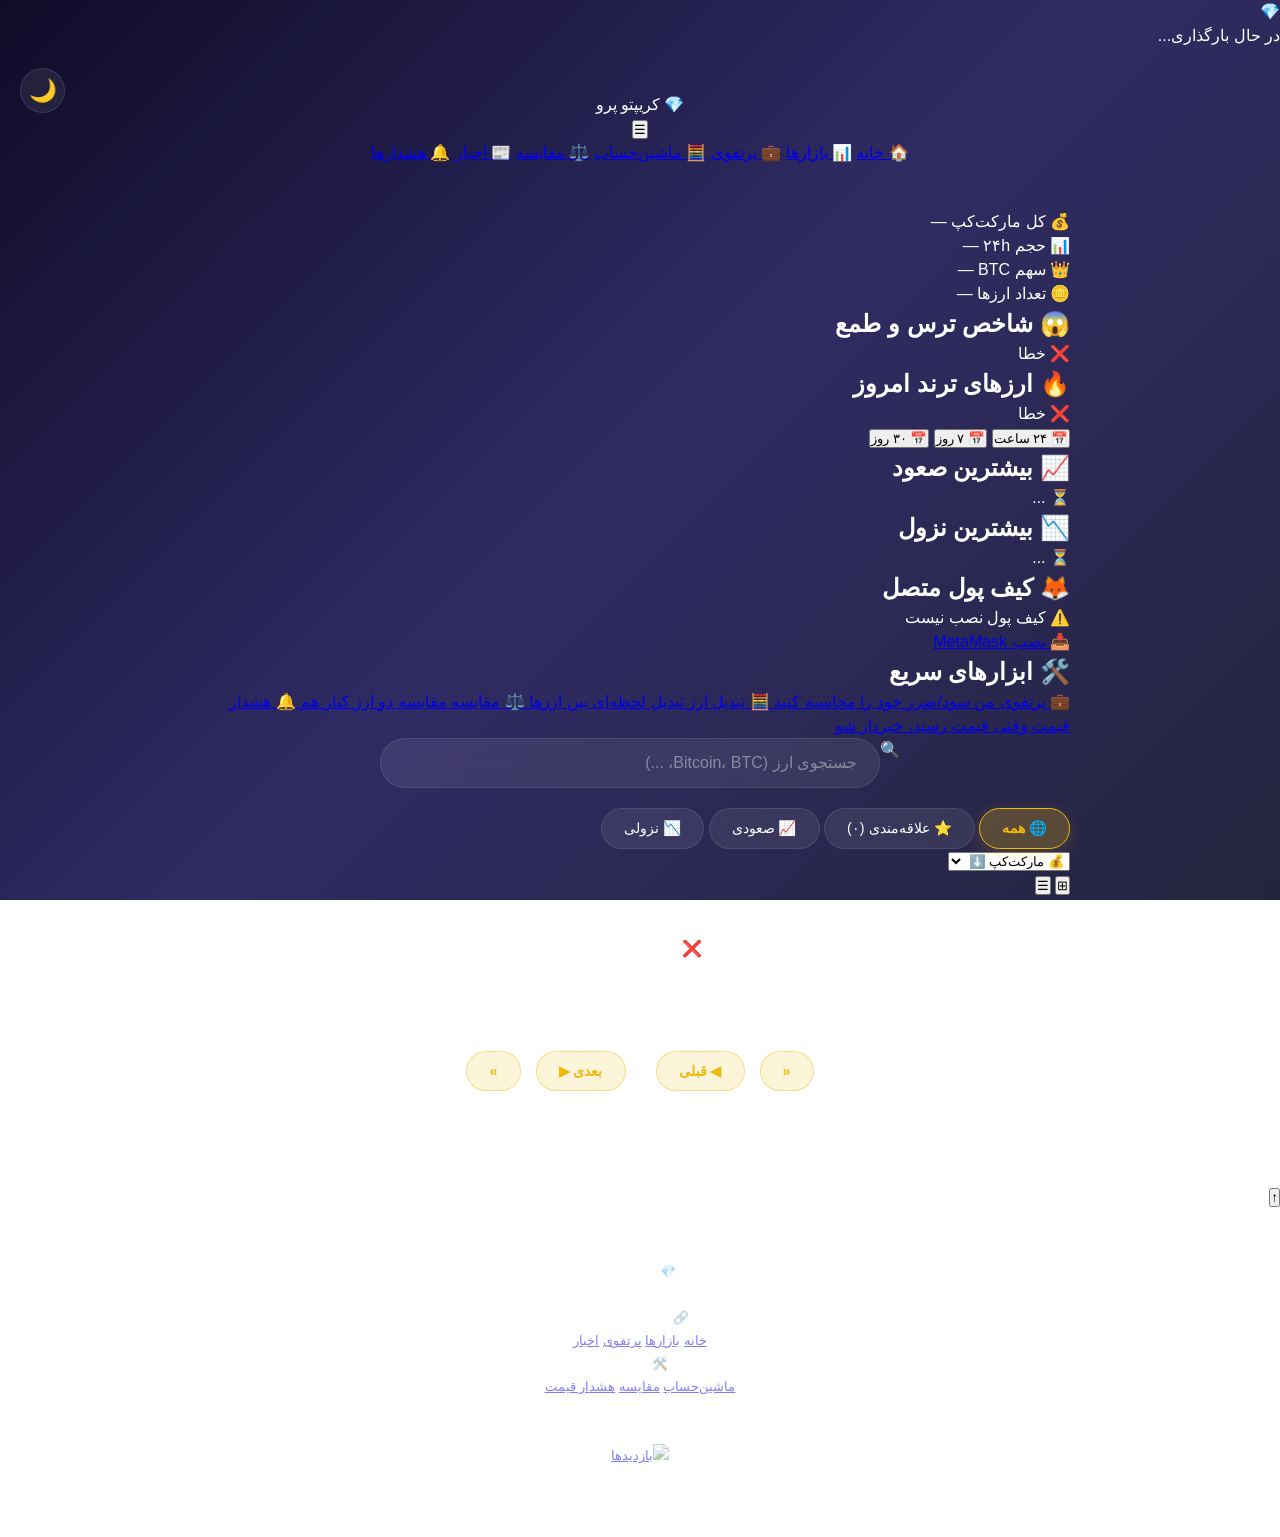
==== commit 96783ae5: "Update index.html" ====
--- a/index.html
+++ b/index.html
@@ -5,152 +5,285 @@
     <meta name="viewport" content="width=device-width, initial-scale=1.0, maximum-scale=5.0">
     <meta name="theme-color" content="#0f0c29">
     
-    <title>قیمت لحظه‌ای ارز دیجیتال به تومان | ۲۰۰ ارز برتر</title>
-    <meta name="description" content="مشاهده قیمت لحظه‌ای، نمودار، شاخص ترس و طمع، ارزهای ترند و مقایسه ارزهای دیجیتال به دلار و تومان.">
-    <meta name="keywords" content="قیمت ارز دیجیتال، قیمت بیت کوین، شاخص ترس و طمع، ارز دیجیتال به تومان">
+    <title>کریپتو پرو | قیمت لحظه‌ای ارز دیجیتال، اخبار و ابزارها</title>
+    <meta name="description" content="کریپتو پرو - مرجع کامل ارز دیجیتال به فارسی. قیمت لحظه‌ای ۲۰۰ ارز برتر، نمودار حرفه‌ای، پرتفوی، ماشین‌حساب، اخبار و هشدار قیمت.">
+    <meta name="keywords" content="قیمت ارز دیجیتال، کریپتو، بیت کوین، اتریوم، پرتفوی، ماشین حساب، اخبار کریپتو">
     
     <meta property="og:type" content="website">
-    <meta property="og:title" content="قیمت لحظه‌ای ارز دیجیتال به تومان">
-    <meta property="og:description" content="۲۰۰ ارز دیجیتال برتر با نمودار، شاخص ترس و طمع و قیمت تومانی.">
+    <meta property="og:title" content="کریپتو پرو | مرجع کامل ارز دیجیتال به فارسی">
+    <meta property="og:description" content="قیمت لحظه‌ای ۲۰۰ ارز برتر، نمودار، پرتفوی و ابزارهای حرفه‌ای">
     <meta property="og:url" content="https://javadgafari504-cmyk.github.io/crypto-site/">
     
-    <link rel="icon" href="data:image/svg+xml,<svg xmlns=%22http://www.w3.org/2000/svg%22 viewBox=%220 0 100 100%22><text y=%22.9em%22 font-size=%2290%22>💰</text></svg>">
+    <link rel="icon" href="data:image/svg+xml,<svg xmlns=%22http://www.w3.org/2000/svg%22 viewBox=%220 0 100 100%22><text y=%22.9em%22 font-size=%2290%22>💎</text></svg>">
     <link rel="manifest" href="manifest.json">
-    <link rel="apple-touch-icon" href="data:image/svg+xml,<svg xmlns=%22http://www.w3.org/2000/svg%22 viewBox=%220 0 100 100%22><text y=%22.9em%22 font-size=%2290%22>💰</text></svg>">
     
     <link rel="preconnect" href="https://fonts.googleapis.com">
     <link rel="preconnect" href="https://fonts.gstatic.com" crossorigin>
-    <link href="https://fonts.googleapis.com/css2?family=Vazirmatn:wght@400;500;700;900&display=swap" rel="stylesheet">
+    <link href="https://fonts.googleapis.com/css2?family=Vazirmatn:wght@400;500;600;700;800;900&display=swap" rel="stylesheet">
     
     <link rel="stylesheet" href="style.css">
 </head>
 <body>
 
+    <!-- لودر اولیه -->
+    <div id="initial-loader">
+        <div class="loader-logo">💎</div>
+        <div class="loader-bar"><div class="loader-bar-fill"></div></div>
+        <p class="loader-text">در حال بارگذاری...</p>
+    </div>
+
+    <!-- هدر -->
     <header role="banner">
-        <button id="theme-toggle" title="تغییر تم">🌙</button>
-        <h1>💰 قیمت لحظه‌ای ارز دیجیتال</h1>
-        <p id="last-update">در حال دریافت...</p>
+        <div class="header-top">
+            <button id="theme-toggle" title="تغییر تم">🌙</button>
+            <div class="logo">
+                <span class="logo-icon">💎</span>
+                <span class="logo-text">کریپتو پرو</span>
+            </div>
+            <button id="menu-toggle" title="منو">☰</button>
+        </div>
         
-        <nav class="main-nav">
+        <nav class="main-nav" id="main-nav">
             <a href="index.html" class="nav-link active">🏠 خانه</a>
+            <a href="markets.html" class="nav-link">📊 بازارها</a>
+            <a href="portfolio.html" class="nav-link">💼 پرتفوی</a>
+            <a href="calculator.html" class="nav-link">🧮 ماشین‌حساب</a>
             <a href="compare.html" class="nav-link">⚖️ مقایسه</a>
-            <a href="calculator.html" class="nav-link">🧮 ماشین‌حساب</a>
-            <a href="about.html" class="nav-link">📄 درباره ما</a>
+            <a href="news.html" class="nav-link">📰 اخبار</a>
+            <a href="alerts.html" class="nav-link">🔔 هشدارها</a>
         </nav>
     </header>
 
     <main role="main">
 
+        <!-- نوار وضعیت بازار -->
+        <div class="market-bar">
+            <div class="market-item">
+                <span class="market-label">💰 کل مارکت‌کپ</span>
+                <span class="market-value" id="total-mcap">—</span>
+            </div>
+            <div class="market-item">
+                <span class="market-label">📊 حجم ۲۴h</span>
+                <span class="market-value" id="total-volume">—</span>
+            </div>
+            <div class="market-item">
+                <span class="market-label">👑 سهم BTC</span>
+                <span class="market-value" id="btc-dominance">—</span>
+            </div>
+            <div class="market-item">
+                <span class="market-label">🪙 تعداد ارزها</span>
+                <span class="market-value" id="coins-count">—</span>
+            </div>
+        </div>
+
+        <!-- شاخص ترس و طمع -->
         <section class="fear-greed-section" id="fear-greed-section">
             <h2 class="section-title">😱 شاخص ترس و طمع</h2>
             <div class="fear-greed-box" id="fear-greed-box">
-                <p class="loading-text">⏳ در حال دریافت...</p>
-            </div>
-        </section>
-
+                <div class="skeleton-hero">
+                    <div class="skeleton-line" style="width: 40%;"></div>
+                    <div class="skeleton-line" style="width: 60%;"></div>
+                    <div class="skeleton-line" style="width: 100%;"></div>
+                </div>
+            </div>
+        </section>
+
+        <!-- ارزهای ترند -->
         <section class="trending-section" id="trending-section">
             <h2 class="section-title">🔥 ارزهای ترند امروز</h2>
             <div class="trending-grid" id="trending-grid">
-                <p class="loading-text">⏳ در حال دریافت...</p>
-            </div>
-        </section>
-
+                <div class="skeleton-card"></div>
+                <div class="skeleton-card"></div>
+                <div class="skeleton-card"></div>
+                <div class="skeleton-card"></div>
+                <div class="skeleton-card"></div>
+            </div>
+        </section>
+
+        <!-- صعودی/نزولی -->
         <section class="movers-section">
+            <div class="movers-tabs">
+                <button class="movers-tab active" data-tab="24h">📅 ۲۴ ساعت</button>
+                <button class="movers-tab" data-tab="7d">📅 ۷ روز</button>
+                <button class="movers-tab" data-tab="30d">📅 ۳۰ روز</button>
+            </div>
             <div class="movers-columns">
                 <div class="movers-column">
                     <h2 class="section-title green">📈 بیشترین صعود</h2>
-                    <div class="movers-list" id="top-gainers"><p class="loading-text">⏳ ...</p></div>
+                    <div class="movers-list" id="top-gainers">
+                        <p class="loading-text">⏳ ...</p>
+                    </div>
                 </div>
                 <div class="movers-column">
                     <h2 class="section-title red">📉 بیشترین نزول</h2>
-                    <div class="movers-list" id="top-losers"><p class="loading-text">⏳ ...</p></div>
-                </div>
-            </div>
-        </section>
-
-        <!-- هشدار قیمت -->
-        <section class="alerts-section" id="alerts-section">
-            <h2 class="section-title">🔔 هشدارهای قیمت من</h2>
-            <div id="alerts-list" class="alerts-list">
-                <p class="loading-text">هنوز هشداری تنظیم نکردی</p>
+                    <div class="movers-list" id="top-losers">
+                        <p class="loading-text">⏳ ...</p>
+                    </div>
+                </div>
             </div>
         </section>
 
         <!-- کیف پول -->
         <section class="wallet-section">
-            <h2 class="section-title">🦊 کیف پول من</h2>
+            <h2 class="section-title">🦊 کیف پول متصل</h2>
             <div class="wallet-box">
                 <div id="wallet-not-installed" style="display: none;">
-                    <p class="wallet-warning">⚠️ Trust Wallet نصب نیست</p>
-                    <a href="https://trustwallet.com/download" target="_blank" class="wallet-btn">📥 نصب Trust Wallet</a>
-                </div>
-                <button id="connect-wallet-btn" class="wallet-btn">🦊 اتصال به Trust Wallet</button>
+                    <p class="wallet-warning">⚠️ کیف پول نصب نیست</p>
+                    <a href="https://metamask.io/download/" target="_blank" class="wallet-btn">📥 نصب MetaMask</a>
+                </div>
+                <button id="connect-wallet-btn" class="wallet-btn">
+                    <span>🦊</span> اتصال به MetaMask
+                </button>
                 <div id="wallet-info" style="display: none;">
-                    <p class="wallet-label">آدرس کیف پول:</p>
-                    <p class="wallet-address" id="wallet-address">-</p>
-                    <p class="wallet-label">موجودی:</p>
-                    <p class="wallet-balance" id="wallet-balance">-</p>
-                    <p class="wallet-label">شبکه:</p>
-                    <p class="wallet-network" id="wallet-network">-</p>
+                    <div class="wallet-stats">
+                        <div class="wallet-stat">
+                            <span class="wallet-label">آدرس</span>
+                            <span class="wallet-address" id="wallet-address">-</span>
+                        </div>
+                        <div class="wallet-stat">
+                            <span class="wallet-label">موجودی</span>
+                            <span class="wallet-balance" id="wallet-balance">-</span>
+                        </div>
+                        <div class="wallet-stat">
+                            <span class="wallet-label">شبکه</span>
+                            <span class="wallet-network" id="wallet-network">-</span>
+                        </div>
+                    </div>
                     <button id="disconnect-wallet-btn" class="wallet-btn disconnect">🔌 قطع اتصال</button>
                 </div>
                 <p id="wallet-status" class="wallet-status"></p>
             </div>
         </section>
 
-        <div class="search-box">
-            <input type="text" id="search-input" placeholder="🔍 جستجو (Bitcoin یا BTC)..." autocomplete="off">
-        </div>
-
-        <div class="filter-buttons" role="tablist">
-            <button id="show-all" class="filter-btn active">🌐 همه ارزها</button>
-            <button id="show-favorites" class="filter-btn">⭐ علاقه‌مندی‌ها (<span id="fav-count">0</span>)</button>
-        </div>
-
-        <section id="crypto-grid" aria-label="لیست ارزها">
-            <p style="text-align:center; padding:40px;">⏳ در حال دریافت قیمت‌ها...</p>
-        </section>
-
-        <nav class="pagination" id="pagination">
+        <!-- ابزارها -->
+        <section class="tools-section">
+            <h2 class="section-title">🛠️ ابزارهای سریع</h2>
+            <div class="tools-grid">
+                <a href="portfolio.html" class="tool-card">
+                    <span class="tool-icon">💼</span>
+                    <span class="tool-name">پرتفوی من</span>
+                    <span class="tool-desc">سود/ضرر خود را محاسبه کنید</span>
+                </a>
+                <a href="calculator.html" class="tool-card">
+                    <span class="tool-icon">🧮</span>
+                    <span class="tool-name">تبدیل ارز</span>
+                    <span class="tool-desc">تبدیل لحظه‌ای بین ارزها</span>
+                </a>
+                <a href="compare.html" class="tool-card">
+                    <span class="tool-icon">⚖️</span>
+                    <span class="tool-name">مقایسه</span>
+                    <span class="tool-desc">مقایسه دو ارز کنار هم</span>
+                </a>
+                <a href="alerts.html" class="tool-card">
+                    <span class="tool-icon">🔔</span>
+                    <span class="tool-name">هشدار قیمت</span>
+                    <span class="tool-desc">وقتی قیمت رسید، خبردار شو</span>
+                </a>
+            </div>
+        </section>
+
+        <!-- جستجو و فیلتر -->
+        <section class="search-section">
+            <div class="search-box">
+                <span class="search-icon">🔍</span>
+                <input type="text" id="search-input" placeholder="جستجوی ارز (Bitcoin، BTC، ...)" autocomplete="off">
+                <button id="clear-search" class="clear-btn" style="display: none;">✖</button>
+            </div>
+            
+            <div class="filter-row">
+                <div class="filter-group">
+                    <button id="show-all" class="filter-btn active">🌐 همه</button>
+                    <button id="show-favorites" class="filter-btn">⭐ علاقه‌مندی (<span id="fav-count">0</span>)</button>
+                    <button id="show-gainers" class="filter-btn">📈 صعودی</button>
+                    <button id="show-losers" class="filter-btn">📉 نزولی</button>
+                </div>
+                <select id="sort-select" class="sort-select">
+                    <option value="market_cap_desc">💰 مارکت‌کپ ⬇️</option>
+                    <option value="market_cap_asc">💰 مارکت‌کپ ⬆️</option>
+                    <option value="price_desc">💵 قیمت ⬇️</option>
+                    <option value="price_asc">💵 قیمت ⬆️</option>
+                    <option value="change_desc">📈 بیشترین صعود</option>
+                    <option value="change_asc">📉 بیشترین نزول</option>
+                </select>
+            </div>
+            
+            <div class="view-toggle">
+                <button id="view-grid" class="view-btn active" title="شبکه‌ای">⊞</button>
+                <button id="view-list" class="view-btn" title="لیستی">☰</button>
+            </div>
+        </section>
+
+        <!-- شبکه کارت‌ها -->
+        <section id="crypto-grid" class="crypto-grid" aria-label="لیست ارزها">
+            <div class="skeleton-card"></div>
+            <div class="skeleton-card"></div>
+            <div class="skeleton-card"></div>
+            <div class="skeleton-card"></div>
+            <div class="skeleton-card"></div>
+            <div class="skeleton-card"></div>
+            <div class="skeleton-card"></div>
+            <div class="skeleton-card"></div>
+        </section>
+
+        <!-- نتیجه خالی -->
+        <div id="empty-state" class="empty-state" style="display: none;">
+            <div class="empty-icon">🔍</div>
+            <h3>چیزی پیدا نشد</h3>
+            <p>یه کلمه دیگه امتحان کن</p>
+        </div>
+
+        <!-- صفحه‌بندی -->
+        <nav class="pagination" id="pagination" aria-label="صفحه‌بندی">
+            <button id="first-page" class="page-btn" title="اولین صفحه">«</button>
             <button id="prev-page" class="page-btn">◀ قبلی</button>
+            <div class="page-numbers" id="page-numbers"></div>
+            <button id="next-page" class="page-btn">بعدی ▶</button>
+            <button id="last-page" class="page-btn" title="آخرین صفحه">»</button>
+        </nav>
+
+        <div class="page-info-bar">
             <span id="page-info">صفحه ۱</span>
-            <button id="next-page" class="page-btn">بعدی ▶</button>
-        </nav>
+            <span id="results-info"></span>
+        </div>
 
     </main>
 
+    <!-- دکمه بازگشت به بالا -->
+    <button id="scroll-top" class="scroll-top" title="برو بالا">↑</button>
+
+    <!-- فوتر -->
     <footer role="contentinfo">
-        <p>داده‌ها از CoinGecko | به‌روزرسانی خودکار هر ۶۰ ثانیه</p>
-        <p style="margin-top: 8px; font-size: 0.75rem;">© ۲۰۲۶ سایت قیمت ارز دیجیتال</p>
-        <div style="margin-top: 20px; text-align: center;">
+        <div class="footer-content">
+            <div class="footer-col">
+                <h4>💎 کریپتو پرو</h4>
+                <p>مرجع کامل قیمت و ابزارهای ارز دیجیتال به فارسی</p>
+            </div>
+            <div class="footer-col">
+                <h4>🔗 لینک‌های سریع</h4>
+                <a href="index.html">خانه</a>
+                <a href="markets.html">بازارها</a>
+                <a href="portfolio.html">پرتفوی</a>
+                <a href="news.html">اخبار</a>
+            </div>
+            <div class="footer-col">
+                <h4>🛠️ ابزارها</h4>
+                <a href="calculator.html">ماشین‌حساب</a>
+                <a href="compare.html">مقایسه</a>
+                <a href="alerts.html">هشدار قیمت</a>
+            </div>
+        </div>
+        <div class="footer-bottom">
+            <p>داده‌ها از CoinGecko</p>
+            <p>© ۲۰۲۶ کریپتو پرو | تمامی حقوق محفوظ است</p>
             <a href="https://hits.sh/javadgafari504-cmyk.github.io/crypto-site/" target="_blank">
                 <img alt="بازدیدها" src="https://hits.sh/javadgafari504-cmyk.github.io/crypto-site.svg"/>
             </a>
         </div>
     </footer>
 
-    <!-- مودال هشدار -->
-    <div id="alert-modal" class="modal">
-        <div class="modal-content" style="max-width: 400px;">
-            <button class="modal-close" id="alert-modal-close">✖</button>
-            <h2 style="color: #f0b90b; margin-bottom: 20px; text-align: center;">🔔 تنظیم هشدار قیمت</h2>
-            <p id="alert-coin-name" style="text-align: center; margin-bottom: 15px; font-weight: bold;"></p>
-            <label style="display: block; margin-bottom: 8px; font-size: 0.9rem;">قیمت هدف (دلار):</label>
-            <input type="number" id="alert-target-price" step="any" 
-                   style="width: 100%; padding: 12px; background: rgba(255,255,255,0.1); border: 1px solid rgba(255,255,255,0.2); border-radius: 8px; color: #fff; font-size: 1rem; margin-bottom: 15px;">
-            <label style="display: block; margin-bottom: 8px; font-size: 0.9rem;">نوع هشدار:</label>
-            <select id="alert-type" style="width: 100%; padding: 12px; background: rgba(255,255,255,0.1); border: 1px solid rgba(255,255,255,0.2); border-radius: 8px; color: #fff; font-size: 1rem; margin-bottom: 20px;">
-                <option value="above">📈 بالاتر از</option>
-                <option value="below">📉 پایین‌تر از</option>
-            </select>
-            <button id="save-alert-btn" class="wallet-btn" style="background: linear-gradient(135deg, #0ecb81, #059669);">💾 ذخیره هشدار</button>
-        </div>
-    </div>
-
-    <script src="https://cdn.jsdelivr.net/npm/chart.js@4.4.0/dist/chart.umd.min.js"></script>
-
-    <div id="chart-modal" class="modal">
-        <div class="modal-content">
+    <!-- مودال نمودار -->
+    <div id="chart-modal" class="modal" role="dialog" aria-modal="true">
+        <div class="modal-content modal-large">
             <button class="modal-close" id="modal-close">✖</button>
             <div class="modal-header">
                 <img id="modal-logo" src="" alt="" class="modal-logo">
@@ -158,24 +291,67 @@
                     <h2 id="modal-name">-</h2>
                     <p id="modal-price">-</p>
                 </div>
-            </div>
-            <p id="modal-change">-</p>
+                <span id="modal-rank" class="modal-rank"></span>
+            </div>
+            <div class="modal-stats">
+                <div class="modal-stat">
+                    <span>تغییرات ۲۴h</span>
+                    <strong id="modal-change-24">-</strong>
+                </div>
+                <div class="modal-stat">
+                    <span>تغییرات ۷d</span>
+                    <strong id="modal-change-7">-</strong>
+                </div>
+                <div class="modal-stat">
+                    <span>مارکت‌کپ</span>
+                    <strong id="modal-mcap">-</strong>
+                </div>
+            </div>
             <div class="chart-buttons">
-                <button class="chart-period-btn active" data-days="1">۱ روز</button>
-                <button class="chart-period-btn" data-days="7">۷ روز</button>
+                <button class="chart-period-btn" data-days="1">۱ روز</button>
+                <button class="chart-period-btn active" data-days="7">۷ روز</button>
                 <button class="chart-period-btn" data-days="30">۳۰ روز</button>
+                <button class="chart-period-btn" data-days="90">۳ ماه</button>
                 <button class="chart-period-btn" data-days="365">۱ سال</button>
             </div>
             <div class="chart-container">
                 <canvas id="price-chart"></canvas>
             </div>
             <div class="modal-actions">
-                <button id="add-alert-btn" class="action-btn">🔔 هشدار قیمت</button>
-                <a id="view-details-btn" class="action-btn" href="#">📊 جزئیات کامل</a>
+                <button id="modal-fav-btn" class="action-btn">⭐ علاقه‌مندی</button>
+                <button id="modal-alert-btn" class="action-btn">🔔 هشدار</button>
+                <a id="modal-detail-btn" class="action-btn" href="#">📊 جزئیات کامل</a>
             </div>
         </div>
     </div>
 
+    <!-- مودال هشدار -->
+    <div id="alert-modal" class="modal">
+        <div class="modal-content" style="max-width: 420px;">
+            <button class="modal-close" id="alert-modal-close">✖</button>
+            <h2 class="modal-title">🔔 تنظیم هشدار قیمت</h2>
+            <p id="alert-coin-name" class="alert-coin-name"></p>
+            
+            <label class="form-label">قیمت هدف (دلار):</label>
+            <input type="number" id="alert-target-price" step="any" class="form-input">
+            
+            <label class="form-label">نوع هشدار:</label>
+            <div class="radio-group">
+                <label class="radio-item">
+                    <input type="radio" name="alert-type" value="above" checked>
+                    <span>📈 بالاتر از</span>
+                </label>
+                <label class="radio-item">
+                    <input type="radio" name="alert-type" value="below">
+                    <span>📉 پایین‌تر از</span>
+                </label>
+            </div>
+            
+            <button id="save-alert-btn" class="submit-btn">💾 ذخیره هشدار</button>
+        </div>
+    </div>
+
+    <script src="https://cdn.jsdelivr.net/npm/chart.js@4.4.0/dist/chart.umd.min.js"></script>
     <script src="script.js"></script>
 </body>
 </html>
--- a/style.css
+++ b/style.css
@@ -1070,277 +1070,738 @@
 body.light-mode a:focus-visible {
     outline-color: var(--gold-dark);
 }/* ============================================
-   بخش شاخص ترس و طمع، ترند، و صعودی/نزولی
-   ============================================ */
-
-.section-title {
-    color: #f0b90b;
-    font-size: 1.1rem;
-    margin-bottom: 15px;
-    text-align: center;
-    font-weight: bold;
-}
-
-body.light-mode .section-title {
-    color: #d99a00;
-}
-
-.section-title.green {
-    color: #0ecb81;
-}
-
-.section-title.red {
-    color: #f6465d;
-}
-
-.loading-text {
-    text-align: center;
-    padding: 20px;
-    opacity: 0.6;
-    font-size: 0.9rem;
-}
-
-/* ===== شاخص ترس و طمع ===== */
-.fear-greed-section {
-    margin: 25px 0;
-    animation: fadeInUp 0.5s ease;
-}
-
-.fear-greed-box {
+   صفحه جزئیات ارز (coin.html)
+   ============================================ */
+
+.coin-detail-box {
     background: rgba(255, 255, 255, 0.05);
     border: 1px solid rgba(255, 255, 255, 0.1);
     border-radius: 16px;
     padding: 25px;
-    text-align: center;
+    margin-bottom: 20px;
     backdrop-filter: blur(10px);
-}
-
-body.light-mode .fear-greed-box {
+    animation: fadeInUp 0.5s ease;
+}
+
+body.light-mode .coin-detail-box {
     background: #fff;
     border-color: rgba(0, 0, 0, 0.08);
     box-shadow: 0 2px 8px rgba(0, 0, 0, 0.06);
 }
 
-.fg-value {
-    font-size: 3rem;
+/* دکمه‌های بازه زمانی نمودار */
+#detail-chart-buttons {
+    display: flex;
+    justify-content: center;
+    gap: 8px;
+    margin: 20px 0;
+    flex-wrap: wrap;
+}
+
+#detail-chart-buttons .chart-period-btn {
+    padding: 9px 18px;
+    font-family: inherit;
+    font-size: 0.85rem;
+    color: #fff;
+    background: rgba(255, 255, 255, 0.08);
+    border: 1px solid rgba(255, 255, 255, 0.15);
+    border-radius: 20px;
+    cursor: pointer;
+    transition: all 0.3s ease;
+    font-weight: 500;
+}
+
+#detail-chart-buttons .chart-period-btn:hover {
+    background: rgba(240, 185, 11, 0.15);
+    transform: translateY(-2px);
+}
+
+#detail-chart-buttons .chart-period-btn.active {
+    background: rgba(240, 185, 11, 0.25);
+    border-color: #f0b90b;
+    color: #f0b90b;
     font-weight: bold;
-    margin-bottom: 10px;
-    direction: ltr;
-    font-family: 'Courier New', monospace;
-}
-
-.fg-label {
-    font-size: 1.2rem;
-    font-weight: bold;
-    margin-bottom: 20px;
-}
-
-.fg-bar-container {
-    position: relative;
-    height: 20px;
-    background: linear-gradient(to left, 
-        #f6465d 0%, 
-        #ff8c42 25%, 
-        #f0b90b 50%, 
-        #8dd35f 75%, 
-        #0ecb81 100%);
-    border-radius: 12px;
-    margin: 20px 0;
-    overflow: hidden;
-}
-
-.fg-pointer {
-    position: absolute;
-    top: -8px;
-    width: 36px;
-    height: 36px;
-    background: #fff;
-    border: 3px solid #333;
-    border-radius: 50%;
-    transform: translateX(50%);
-    transition: right 1s ease;
-    box-shadow: 0 3px 10px rgba(0, 0, 0, 0.3);
-}
-
-.fg-labels-row {
-    display: flex;
-    justify-content: space-between;
-    font-size: 0.75rem;
-    opacity: 0.7;
-    margin-top: 8px;
-}
-
-.fg-update {
-    font-size: 0.75rem;
-    opacity: 0.5;
-    margin-top: 15px;
-    direction: rtl;
-}
-
-/* ===== ارزهای ترند ===== */
-.trending-section {
-    margin: 25px 0;
-    animation: fadeInUp 0.5s ease 0.1s backwards;
-}
-
-.trending-grid {
+}
+
+body.light-mode #detail-chart-buttons .chart-period-btn {
+    background: rgba(0, 0, 0, 0.04);
+    border-color: rgba(0, 0, 0, 0.1);
+    color: #222;
+}
+
+body.light-mode #detail-chart-buttons .chart-period-btn.active {
+    background: rgba(217, 154, 0, 0.15);
+    border-color: #d99a00;
+    color: #d99a00;
+}
+
+/* شبکه آمار */
+.coin-stats-grid {
     display: grid;
-    grid-template-columns: repeat(auto-fit, minmax(140px, 1fr));
-    gap: 10px;
-}
-
-.trending-card {
+    grid-template-columns: repeat(auto-fit, minmax(150px, 1fr));
+    gap: 12px;
+    margin-top: 20px;
+}
+
+.stat-card {
     background: rgba(255, 255, 255, 0.05);
     border: 1px solid rgba(255, 255, 255, 0.1);
     border-radius: 12px;
-    padding: 12px 10px;
+    padding: 15px 12px;
     text-align: center;
-    cursor: pointer;
-    transition: all 0.3s;
-    position: relative;
-}
-
-.trending-card:hover {
+    transition: all 0.3s ease;
+    backdrop-filter: blur(10px);
+}
+
+.stat-card:hover {
     transform: translateY(-3px);
-    border-color: rgba(240, 185, 11, 0.5);
-    box-shadow: 0 6px 20px rgba(240, 185, 11, 0.15);
-}
-
-body.light-mode .trending-card {
+    border-color: rgba(240, 185, 11, 0.3);
+    box-shadow: 0 6px 20px rgba(240, 185, 11, 0.1);
+}
+
+body.light-mode .stat-card {
     background: #fff;
     border-color: rgba(0, 0, 0, 0.08);
-}
-
-.trending-card .fire {
+    box-shadow: 0 2px 8px rgba(0, 0, 0, 0.06);
+}
+
+.stat-label {
+    font-size: 0.75rem;
+    opacity: 0.7;
+    margin-bottom: 8px;
+    color: #999;
+}
+
+body.light-mode .stat-label {
+    color: #666;
+}
+
+.stat-value {
+    font-size: 1rem;
+    font-weight: 700;
+    direction: ltr;
+    font-family: 'Courier New', monospace;
+    color: #f0b90b;
+}
+
+body.light-mode .stat-value {
+    color: #d99a00;
+}
+
+/* نمودار بزرگ */
+.coin-detail-box + .chart-container,
+#detail-chart-buttons + .chart-container {
+    position: relative;
+    background: rgba(255, 255, 255, 0.03);
+    border-radius: 12px;
+    padding: 15px;
+    margin-bottom: 20px;
+}
+
+body.light-mode .coin-detail-box + .chart-container {
+    background: rgba(0, 0, 0, 0.02);
+}
+
+/* موبایل */
+@media (max-width: 480px) {
+    .coin-detail-box {
+        padding: 18px 15px;
+    }
+    
+    .coin-stats-grid {
+        grid-template-columns: repeat(auto-fit, minmax(130px, 1fr));
+        gap: 8px;
+    }
+    
+    .stat-card {
+        padding: 12px 10px;
+    }
+    
+    .stat-value {
+        font-size: 0.9rem;
+    }
+    
+    #detail-chart-buttons .chart-period-btn {
+        padding: 8px 14px;
+        font-size: 0.8rem;
+    }
+}/* ============================================
+   صفحه جزئیات ارز - نسخه حرفه‌ای
+   ============================================ */
+
+/* هیرو کارت */
+.coin-hero {
+    background: linear-gradient(135deg, rgba(240, 185, 11, 0.08), rgba(48, 43, 99, 0.4));
+    border: 1px solid rgba(240, 185, 11, 0.2);
+    border-radius: 20px;
+    padding: 25px 20px;
+    margin-bottom: 25px;
+    position: relative;
+    overflow: hidden;
+    animation: fadeInUp 0.5s ease;
+}
+
+.coin-hero::before {
+    content: '';
     position: absolute;
-    top: 5px;
-    right: 8px;
+    top: -50%;
+    right: -20%;
+    width: 300px;
+    height: 300px;
+    background: radial-gradient(circle, rgba(240, 185, 11, 0.15), transparent 70%);
+    pointer-events: none;
+}
+
+body.light-mode .coin-hero {
+    background: linear-gradient(135deg, #fff, #f9f9fb);
+    border-color: rgba(217, 154, 0, 0.2);
+    box-shadow: 0 8px 25px rgba(0, 0, 0, 0.06);
+}
+
+.hero-content {
+    position: relative;
+    z-index: 1;
+}
+
+.hero-top {
+    display: flex;
+    align-items: center;
+    gap: 18px;
+    margin-bottom: 20px;
+    flex-wrap: wrap;
+}
+
+.hero-logo-wrap {
+    position: relative;
+    flex-shrink: 0;
+}
+
+.hero-logo {
+    width: 80px;
+    height: 80px;
+    border-radius: 50%;
+    background: rgba(255, 255, 255, 0.08);
+    padding: 5px;
+    object-fit: contain;
+    box-shadow: 0 8px 25px rgba(240, 185, 11, 0.2);
+    animation: pulseGlow 3s ease-in-out infinite;
+}
+
+@keyframes pulseGlow {
+    0%, 100% { box-shadow: 0 8px 25px rgba(240, 185, 11, 0.2); }
+    50% { box-shadow: 0 8px 35px rgba(240, 185, 11, 0.4); }
+}
+
+.rank-badge {
+    position: absolute;
+    bottom: -5px;
+    right: -5px;
+    background: linear-gradient(135deg, #f0b90b, #d99a00);
+    color: #1a1738;
+    font-size: 0.75rem;
+    font-weight: 900;
+    padding: 4px 10px;
+    border-radius: 20px;
+    border: 2px solid #1a1738;
+    box-shadow: 0 4px 10px rgba(0, 0, 0, 0.3);
+}
+
+body.light-mode .rank-badge {
+    border-color: #fff;
+}
+
+.hero-info {
+    flex: 1;
+    min-width: 180px;
+}
+
+.hero-name {
+    font-size: 1.6rem;
+    font-weight: 900;
+    color: #f0b90b;
+    margin-bottom: 4px;
+    line-height: 1.2;
+}
+
+body.light-mode .hero-name { color: #d99a00; }
+
+.hero-symbol {
+    font-size: 0.85rem;
+    opacity: 0.6;
+    margin-bottom: 12px;
+    font-weight: 500;
+    letter-spacing: 1px;
+}
+
+.hero-price-row {
+    display: flex;
+    align-items: center;
+    gap: 12px;
+    flex-wrap: wrap;
+}
+
+.hero-price {
+    font-size: 1.8rem;
+    font-weight: 900;
+    direction: ltr;
+    font-family: 'Courier New', monospace;
+    letter-spacing: -1px;
+}
+
+.hero-change {
     font-size: 0.9rem;
-}
-
-.trending-card img {
-    width: 32px;
-    height: 32px;
-    margin-bottom: 6px;
+    font-weight: 700;
+    padding: 5px 12px;
+    border-radius: 20px;
+    font-family: 'Courier New', monospace;
+}
+
+.hero-change.positive {
+    color: #0ecb81;
+    background: rgba(14, 203, 129, 0.15);
+}
+
+.hero-change.negative {
+    color: #f6465d;
+    background: rgba(246, 70, 93, 0.15);
+}
+
+.hero-bottom {
+    display: grid;
+    grid-template-columns: repeat(3, 1fr);
+    gap: 10px;
+    padding-top: 20px;
+    border-top: 1px solid rgba(255, 255, 255, 0.08);
+}
+
+body.light-mode .hero-bottom {
+    border-top-color: rgba(0, 0, 0, 0.06);
+}
+
+.hero-mini-stat {
+    text-align: center;
+}
+
+.mini-label {
+    display: block;
+    font-size: 0.7rem;
+    opacity: 0.6;
+    margin-bottom: 4px;
+    color: #999;
+}
+
+.mini-value {
+    display: block;
+    font-size: 0.85rem;
+    font-weight: 700;
+    direction: ltr;
+    font-family: 'Courier New', monospace;
+}
+
+.mini-value.positive { color: #0ecb81; }
+.mini-value.negative { color: #f6465d; }
+
+/* اسکلتون لودینگ */
+.hero-skeleton {
+    display: flex;
+    align-items: center;
+    gap: 18px;
+}
+
+.skeleton-circle {
+    width: 80px;
+    height: 80px;
     border-radius: 50%;
-    object-fit: contain;
-}
-
-.trending-card h4 {
-    font-size: 0.8rem;
-    color: #f0b90b;
-    margin-bottom: 3px;
-    white-space: nowrap;
-    overflow: hidden;
-    text-overflow: ellipsis;
-}
-
-body.light-mode .trending-card h4 {
-    color: #d99a00;
-}
-
-.trending-card .trend-rank {
-    font-size: 0.7rem;
-    color: #999;
-}
-
-/* ===== صعودی‌ها و نزولی‌ها ===== */
-.movers-section {
-    margin: 25px 0;
-    animation: fadeInUp 0.5s ease 0.2s backwards;
-}
-
-.movers-columns {
-    display: grid;
-    grid-template-columns: 1fr 1fr;
-    gap: 12px;
-}
-
-.movers-column {
-    background: rgba(255, 255, 255, 0.03);
-    border: 1px solid rgba(255, 255, 255, 0.08);
-    border-radius: 12px;
-    padding: 15px 12px;
-}
-
-body.light-mode .movers-column {
+    background: linear-gradient(90deg, rgba(255,255,255,0.05), rgba(255,255,255,0.1), rgba(255,255,255,0.05));
+    background-size: 200% 100%;
+    animation: skeleton 1.5s infinite;
+}
+
+.skeleton-lines {
+    flex: 1;
+    display: flex;
+    flex-direction: column;
+    gap: 10px;
+}
+
+.skeleton-line {
+    height: 16px;
+    background: linear-gradient(90deg, rgba(255,255,255,0.05), rgba(255,255,255,0.1), rgba(255,255,255,0.05));
+    background-size: 200% 100%;
+    animation: skeleton 1.5s infinite;
+    border-radius: 6px;
+}
+
+@keyframes skeleton {
+    0% { background-position: 200% 0; }
+    100% { background-position: -200% 0; }
+}
+
+/* کارت نمودار */
+.chart-card {
+    background: rgba(255, 255, 255, 0.05);
+    border: 1px solid rgba(255, 255, 255, 0.1);
+    border-radius: 16px;
+    padding: 20px;
+    margin-bottom: 25px;
+    backdrop-filter: blur(10px);
+    animation: fadeInUp 0.5s ease 0.1s backwards;
+}
+
+body.light-mode .chart-card {
     background: #fff;
     border-color: rgba(0, 0, 0, 0.08);
-}
-
-.movers-list {
-    display: flex;
-    flex-direction: column;
-    gap: 8px;
-}
-
-.mover-item {
+    box-shadow: 0 2px 8px rgba(0, 0, 0, 0.06);
+}
+
+.chart-header {
     display: flex;
     justify-content: space-between;
     align-items: center;
-    padding: 8px 10px;
-    background: rgba(255, 255, 255, 0.04);
-    border-radius: 8px;
+    margin-bottom: 15px;
+    flex-wrap: wrap;
+    gap: 10px;
+}
+
+.chart-header h3 {
+    color: #f0b90b;
+    font-size: 1rem;
+    font-weight: 700;
+}
+
+body.light-mode .chart-header h3 { color: #d99a00; }
+
+.chart-change {
+    font-size: 0.85rem;
+    font-weight: 700;
+    padding: 5px 12px;
+    border-radius: 20px;
+    font-family: 'Courier New', monospace;
+}
+
+.chart-change.positive {
+    color: #0ecb81;
+    background: rgba(14, 203, 129, 0.15);
+}
+
+.chart-change.negative {
+    color: #f6465d;
+    background: rgba(246, 70, 93, 0.15);
+}
+
+/* دکمه‌های بازه زمانی */
+#detail-chart-buttons {
+    display: flex;
+    justify-content: center;
+    gap: 8px;
+    margin: 20px 0;
+    flex-wrap: wrap;
+    animation: fadeInUp 0.5s ease 0.05s backwards;
+}
+
+#detail-chart-buttons .chart-period-btn {
+    padding: 10px 18px;
+    font-family: inherit;
+    font-size: 0.85rem;
+    color: #fff;
+    background: rgba(255, 255, 255, 0.06);
+    border: 1px solid rgba(255, 255, 255, 0.12);
+    border-radius: 20px;
     cursor: pointer;
-    transition: all 0.2s;
-    gap: 8px;
-}
-
-.mover-item:hover {
-    background: rgba(255, 255, 255, 0.08);
-    transform: translateX(-3px);
-}
-
-body.light-mode .mover-item {
-    background: rgba(0, 0, 0, 0.03);
-}
-
-body.light-mode .mover-item:hover {
-    background: rgba(0, 0, 0, 0.06);
-}
-
-.mover-item img {
-    width: 24px;
-    height: 24px;
-    border-radius: 50%;
-    flex-shrink: 0;
-}
-
-.mover-item .mover-name {
-    flex: 1;
-    font-size: 0.8rem;
-    font-weight: bold;
+    transition: all 0.3s ease;
+    font-weight: 500;
     white-space: nowrap;
+}
+
+#detail-chart-buttons .chart-period-btn:hover {
+    background: rgba(240, 185, 11, 0.15);
+    transform: translateY(-2px);
+    border-color: rgba(240, 185, 11, 0.4);
+}
+
+#detail-chart-buttons .chart-period-btn.active {
+    background: linear-gradient(135deg, rgba(240, 185, 11, 0.3), rgba(240, 185, 11, 0.15));
+    border-color: #f0b90b;
+    color: #f0b90b;
+    font-weight: 700;
+    box-shadow: 0 4px 15px rgba(240, 185, 11, 0.2);
+}
+
+body.light-mode #detail-chart-buttons .chart-period-btn {
+    background: rgba(0, 0, 0, 0.04);
+    border-color: rgba(0, 0, 0, 0.08);
+    color: #222;
+}
+
+body.light-mode #detail-chart-buttons .chart-period-btn.active {
+    background: rgba(217, 154, 0, 0.15);
+    border-color: #d99a00;
+    color: #d99a00;
+}
+
+/* شبکه آمار */
+.stats-grid {
+    display: grid;
+    grid-template-columns: repeat(auto-fit, minmax(150px, 1fr));
+    gap: 12px;
+    margin-bottom: 20px;
+    animation: fadeInUp 0.5s ease 0.15s backwards;
+}
+
+.stat-card {
+    background: rgba(255, 255, 255, 0.05);
+    border: 1px solid rgba(255, 255, 255, 0.1);
+    border-radius: 14px;
+    padding: 18px 14px;
+    text-align: center;
+    transition: all 0.3s ease;
+    backdrop-filter: blur(10px);
+    position: relative;
     overflow: hidden;
-    text-overflow: ellipsis;
-}
-
-.mover-item .mover-change {
-    font-size: 0.8rem;
-    font-weight: bold;
+}
+
+.stat-card::before {
+    content: '';
+    position: absolute;
+    top: 0;
+    left: 0;
+    right: 0;
+    height: 2px;
+    background: linear-gradient(90deg, transparent, rgba(240, 185, 11, 0.6), transparent);
+    transform: translateX(-100%);
+    transition: transform 0.5s ease;
+}
+
+.stat-card:hover::before {
+    transform: translateX(100%);
+}
+
+.stat-card:hover {
+    transform: translateY(-4px);
+    border-color: rgba(240, 185, 11, 0.35);
+    box-shadow: 0 10px 30px rgba(240, 185, 11, 0.12);
+}
+
+body.light-mode .stat-card {
+    background: #fff;
+    border-color: rgba(0, 0, 0, 0.06);
+    box-shadow: 0 2px 8px rgba(0, 0, 0, 0.04);
+}
+
+.stat-icon {
+    font-size: 1.5rem;
+    margin-bottom: 8px;
+    filter: drop-shadow(0 2px 5px rgba(240, 185, 11, 0.3));
+}
+
+.stat-label {
+    font-size: 0.72rem;
+    opacity: 0.7;
+    margin-bottom: 6px;
+    color: #999;
+    font-weight: 500;
+}
+
+body.light-mode .stat-label { color: #666; }
+
+.stat-value {
+    font-size: 1rem;
+    font-weight: 900;
     direction: ltr;
     font-family: 'Courier New', monospace;
-}
-
-.mover-item .mover-change.positive {
-    color: #0ecb81;
-}
-
-.mover-item .mover-change.negative {
-    color: #f6465d;
+    color: #f0b90b;
+    word-break: break-all;
+}
+
+body.light-mode .stat-value { color: #d99a00; }
+
+.stat-extra {
+    font-size: 0.7rem;
+    opacity: 0.6;
+    margin-top: 6px;
+    direction: ltr;
+}
+
+/* کارت توضیحات */
+.description-card {
+    background: rgba(255, 255, 255, 0.05);
+    border: 1px solid rgba(255, 255, 255, 0.1);
+    border-radius: 16px;
+    padding: 22px;
+    margin-top: 25px;
+    backdrop-filter: blur(10px);
+    animation: fadeInUp 0.5s ease 0.2s backwards;
+}
+
+body.light-mode .description-card {
+    background: #fff;
+    border-color: rgba(0, 0, 0, 0.08);
+}
+
+.description-header {
+    display: flex;
+    justify-content: space-between;
+    align-items: center;
+    margin-bottom: 15px;
+    gap: 10px;
+    flex-wrap: wrap;
+}
+
+.description-header h2 {
+    color: #f0b90b;
+    font-size: 1rem;
+    font-weight: 700;
+}
+
+body.light-mode .description-header h2 { color: #d99a00; }
+
+.toggle-btn {
+    padding: 6px 14px;
+    font-family: inherit;
+    font-size: 0.78rem;
+    color: #f0b90b;
+    background: rgba(240, 185, 11, 0.12);
+    border: 1px solid rgba(240, 185, 11, 0.3);
+    border-radius: 15px;
+    cursor: pointer;
+    transition: all 0.3s ease;
+    font-weight: 600;
+}
+
+.toggle-btn:hover {
+    background: rgba(240, 185, 11, 0.25);
+}
+
+.description-text {
+    font-size: 0.88rem;
+    line-height: 1.9;
+    opacity: 0.85;
+    transition: max-height 0.4s ease;
+}
+
+/* کارت لینک‌ها */
+.links-card {
+    background: rgba(255, 255, 255, 0.05);
+    border: 1px solid rgba(255, 255, 255, 0.1);
+    border-radius: 16px;
+    padding: 22px;
+    margin-top: 20px;
+    backdrop-filter: blur(10px);
+    animation: fadeInUp 0.5s ease 0.25s backwards;
+}
+
+body.light-mode .links-card {
+    background: #fff;
+    border-color: rgba(0, 0, 0, 0.08);
+}
+
+.links-card h2 {
+    color: #f0b90b;
+    font-size: 1rem;
+    font-weight: 700;
+    margin-bottom: 15px;
+}
+
+body.light-mode .links-card h2 { color: #d99a00; }
+
+.links-grid {
+    display: grid;
+    grid-template-columns: repeat(auto-fit, minmax(150px, 1fr));
+    gap: 10px;
+}
+
+.link-btn {
+    display: flex;
+    align-items: center;
+    gap: 8px;
+    padding: 12px 15px;
+    background: rgba(255, 255, 255, 0.05);
+    border: 1px solid rgba(255, 255, 255, 0.1);
+    border-radius: 10px;
+    color: #fff;
+    text-decoration: none;
+    font-size: 0.85rem;
+    transition: all 0.3s ease;
+    font-weight: 500;
+}
+
+.link-btn:hover {
+    background: rgba(240, 185, 11, 0.15);
+    border-color: rgba(240, 185, 11, 0.4);
+    transform: translateY(-2px);
+}
+
+body.light-mode .link-btn {
+    background: rgba(0, 0, 0, 0.03);
+    border-color: rgba(0, 0, 0, 0.06);
+    color: #222;
+}
+
+.link-icon {
+    font-size: 1.1rem;
 }
 
 /* موبایل */
 @media (max-width: 480px) {
-    .movers-columns {
-        grid-template-columns: 1fr;
-    }
-    
-    .fg-value {
-        font-size: 2.5rem;
-    }
-    
-    .trending-grid {
-        grid-template-columns: repeat(auto-fit, minmax(120px, 1fr));
+    .hero-logo {
+        width: 65px;
+        height: 65px;
+    }
+    
+    .hero-name {
+        font-size: 1.3rem;
+    }
+    
+    .hero-price {
+        font-size: 1.4rem;
+    }
+    
+    .hero-change {
+        font-size: 0.8rem;
+        padding: 4px 10px;
+    }
+    
+    .hero-bottom {
+        grid-template-columns: repeat(3, 1fr);
+        gap: 6px;
+    }
+    
+    .mini-label {
+        font-size: 0.62rem;
+    }
+    
+    .mini-value {
+        font-size: 0.72rem;
+    }
+    
+    .stats-grid {
+        grid-template-columns: repeat(2, 1fr);
+        gap: 8px;
+    }
+    
+    .stat-card {
+        padding: 14px 10px;
+    }
+    
+    .stat-icon {
+        font-size: 1.3rem;
+        margin-bottom: 5px;
+    }
+    
+    .stat-value {
+        font-size: 0.85rem;
+    }
+    
+    #detail-chart-buttons .chart-period-btn {
+        padding: 8px 12px;
+        font-size: 0.75rem;
+    }
+    
+    .chart-container {
+        height: 240px !important;
+    }
+    
+    .description-card, .links-card {
+        padding: 16px;
     }
 }
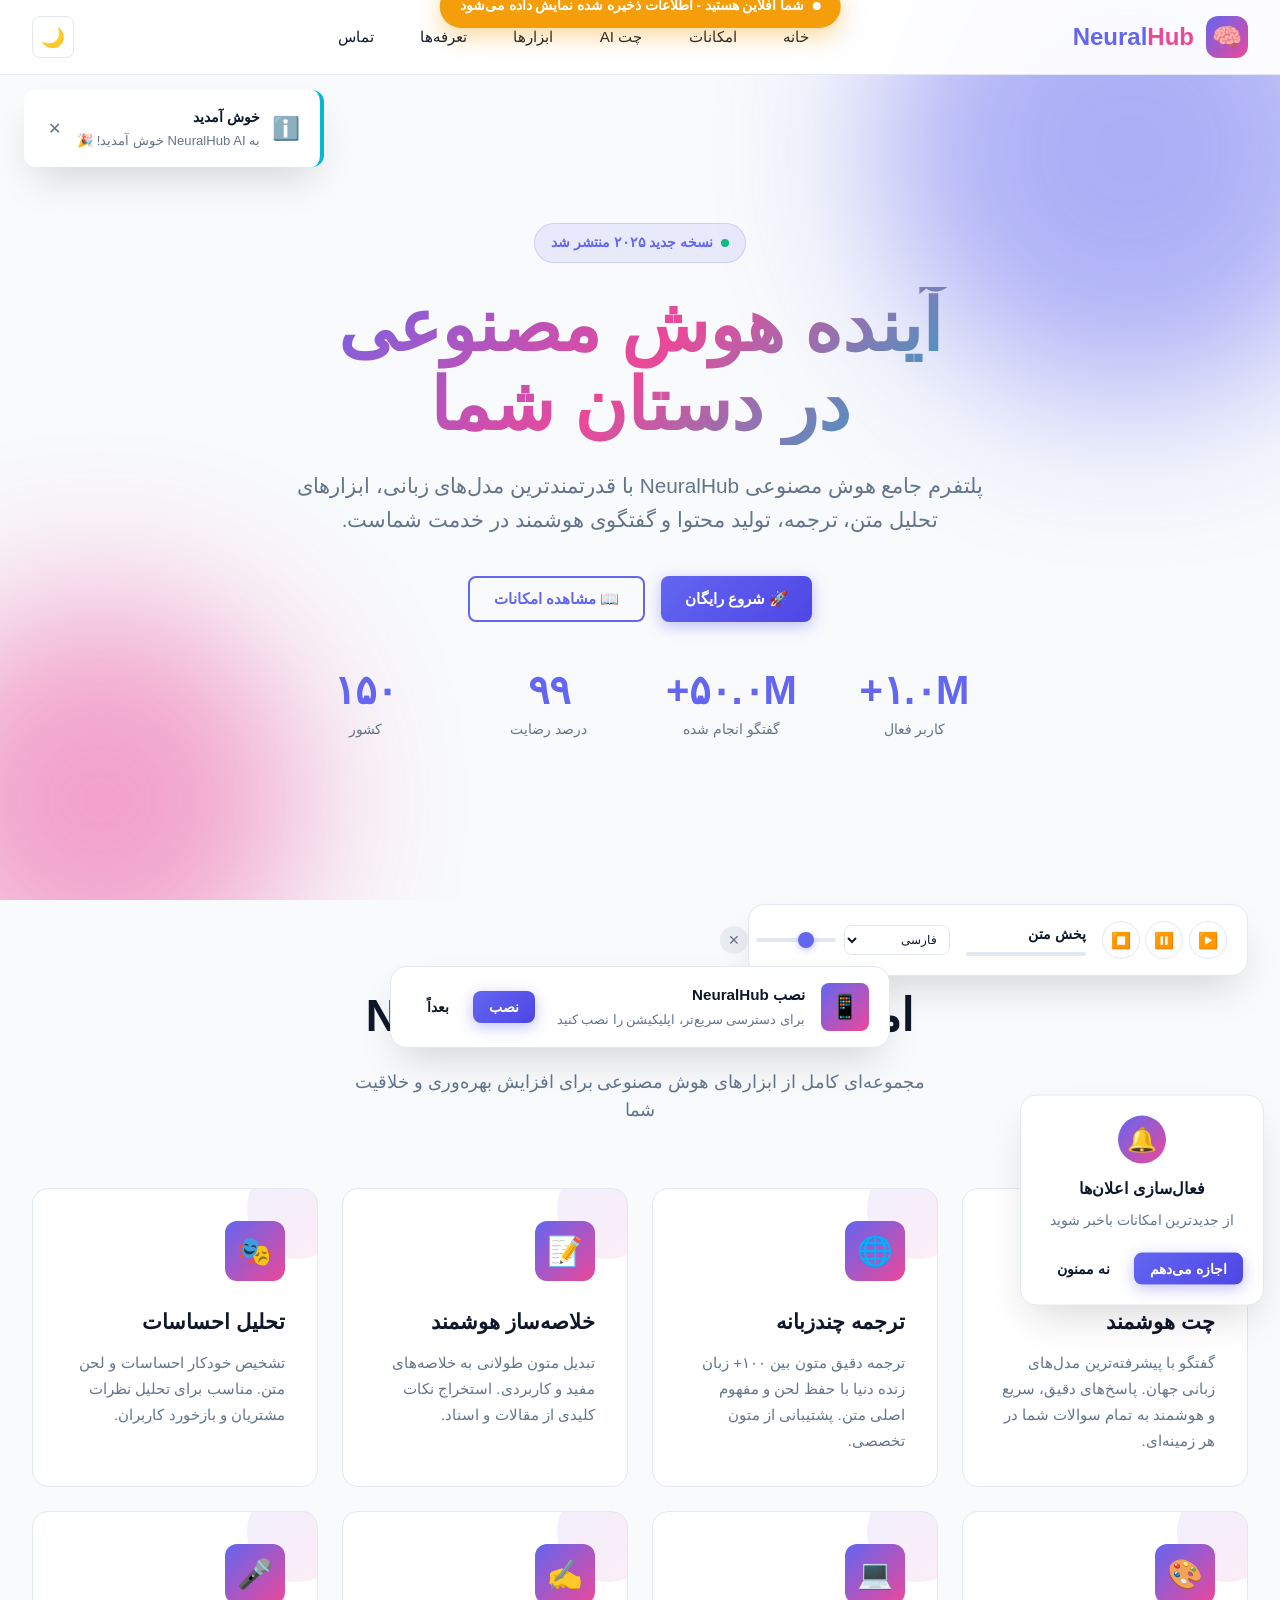
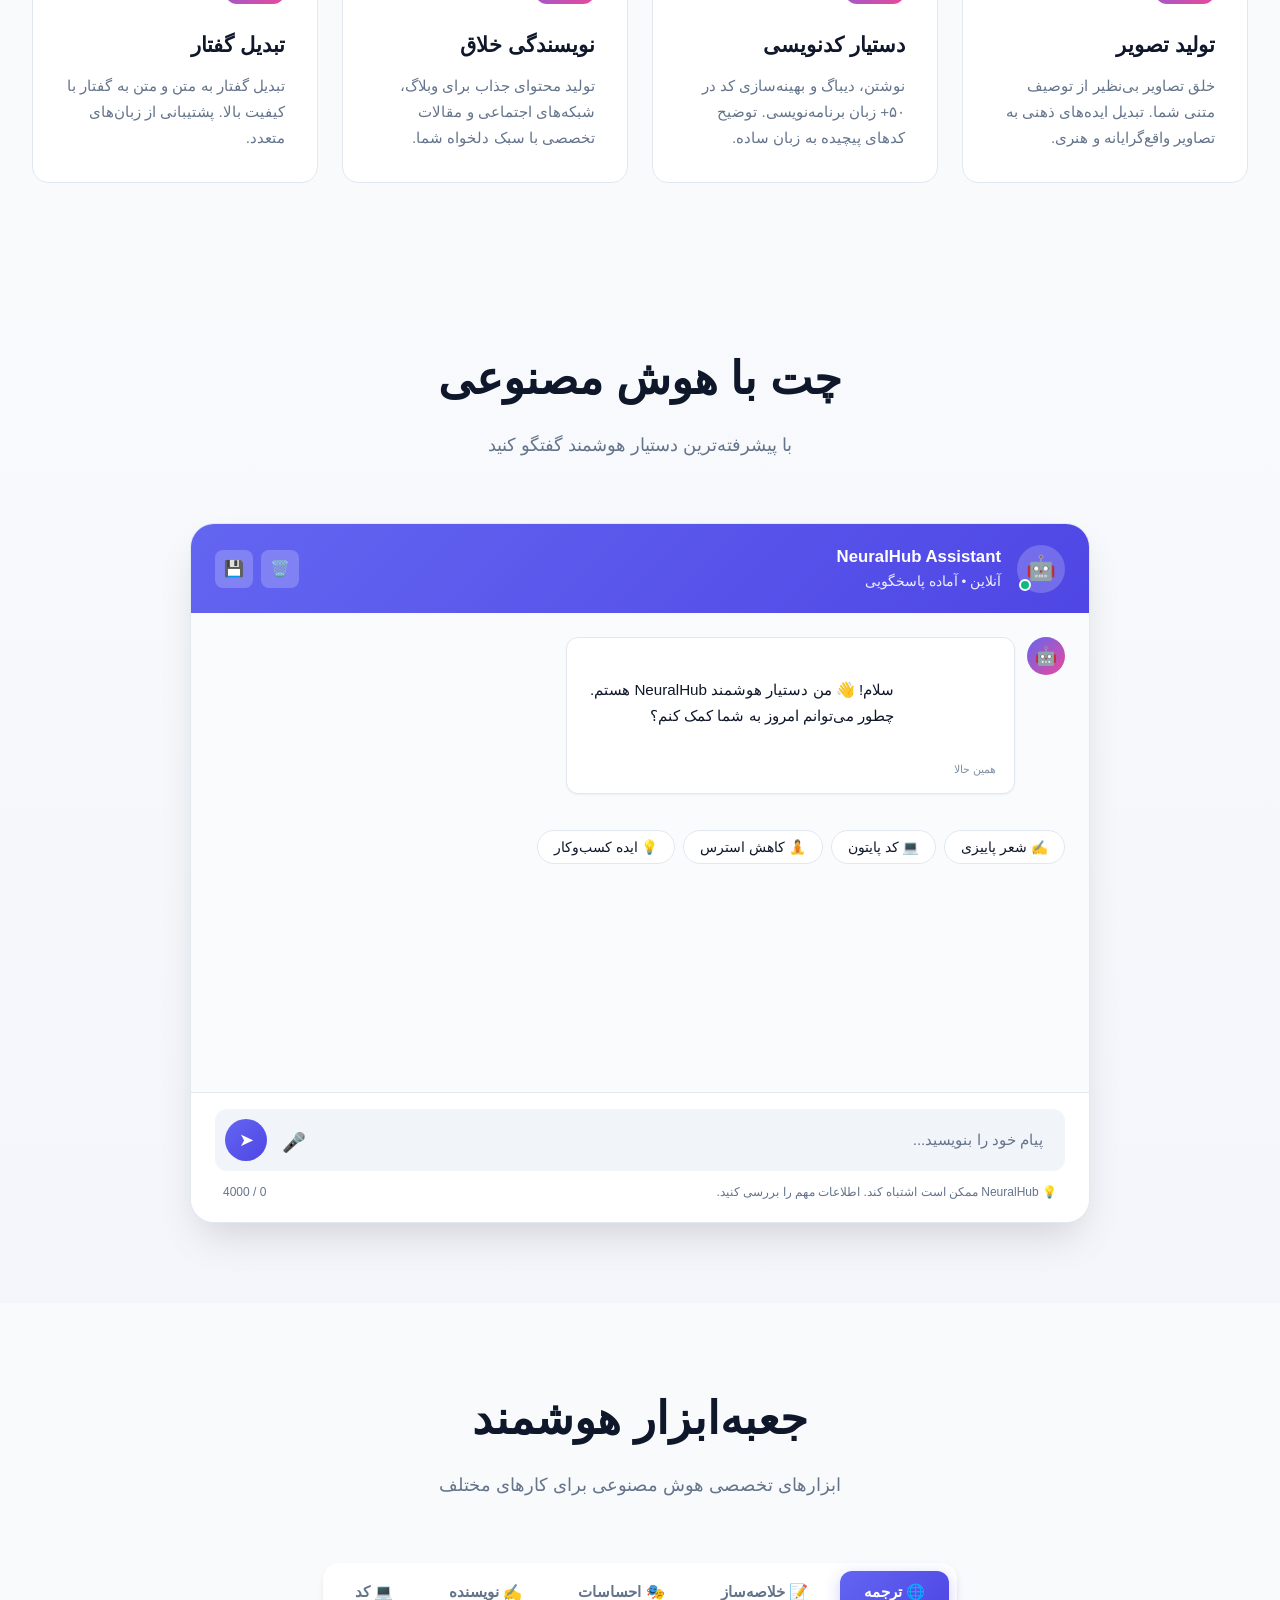
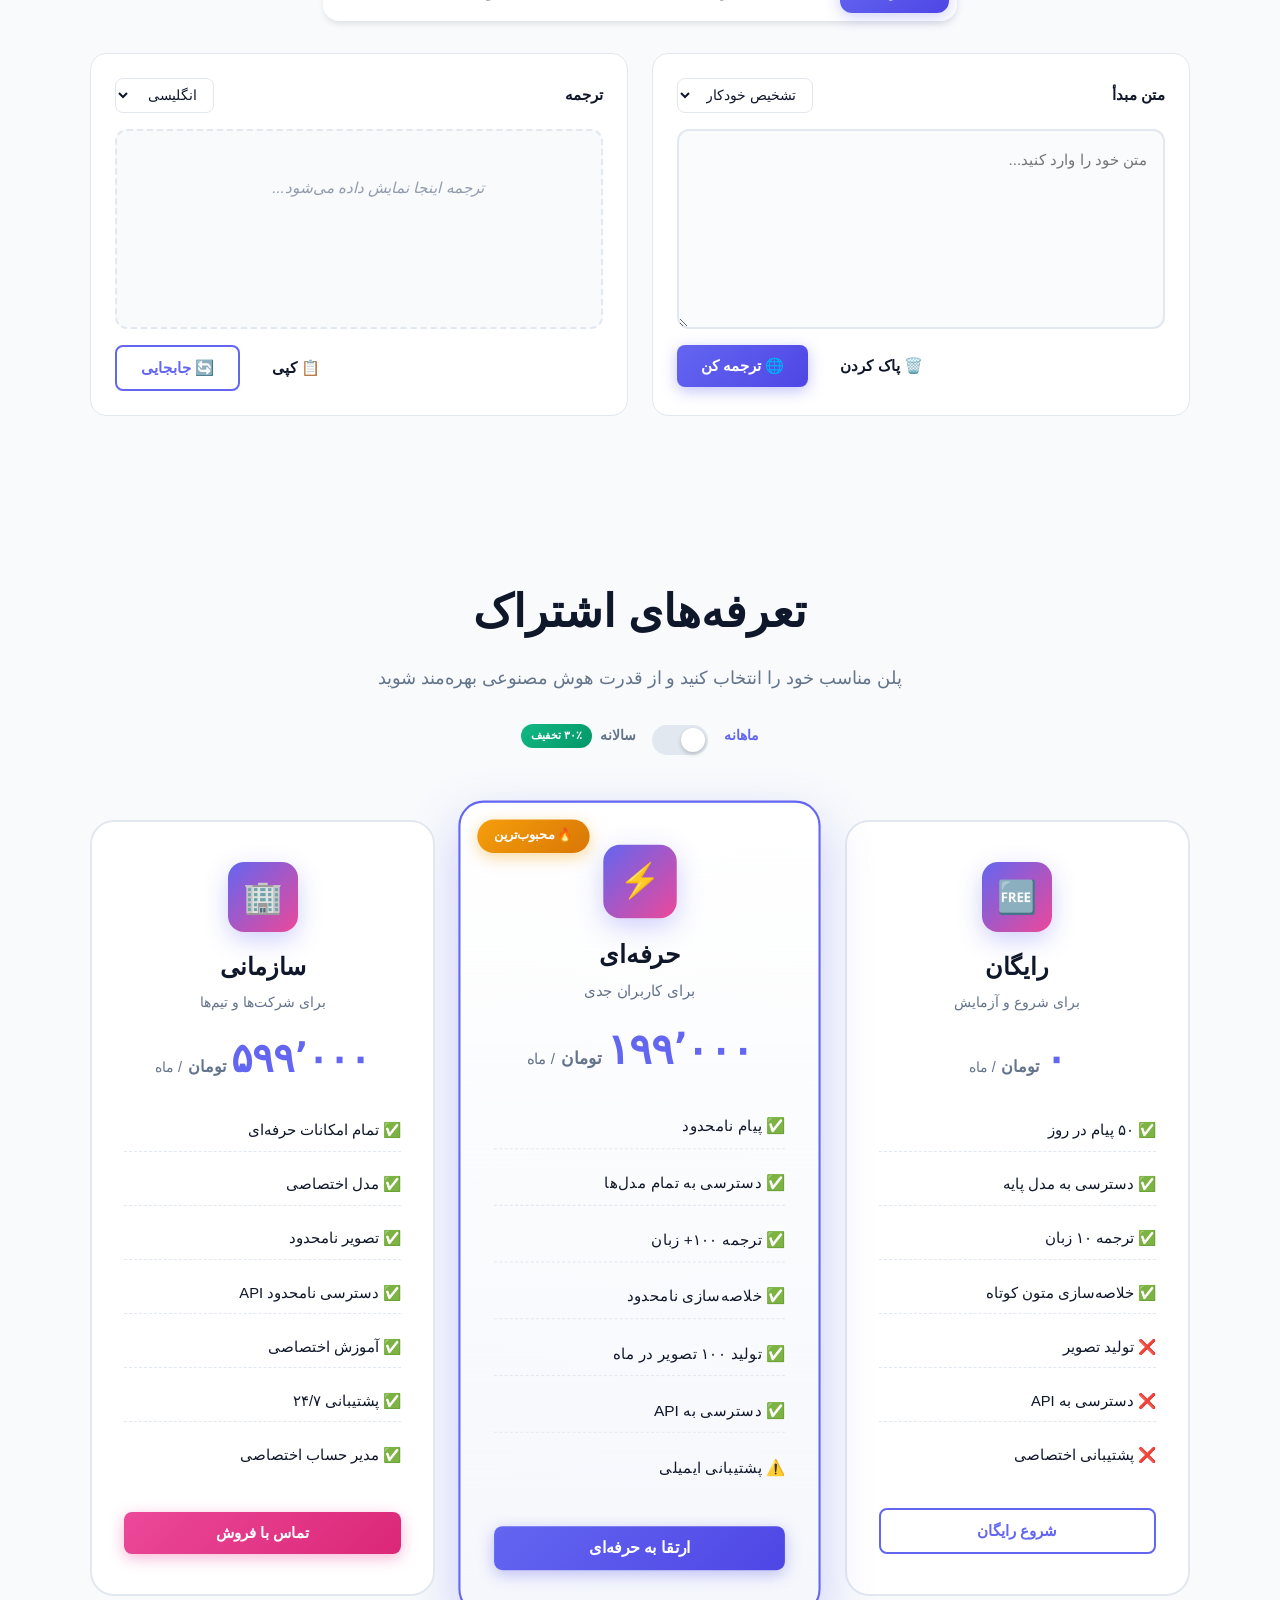
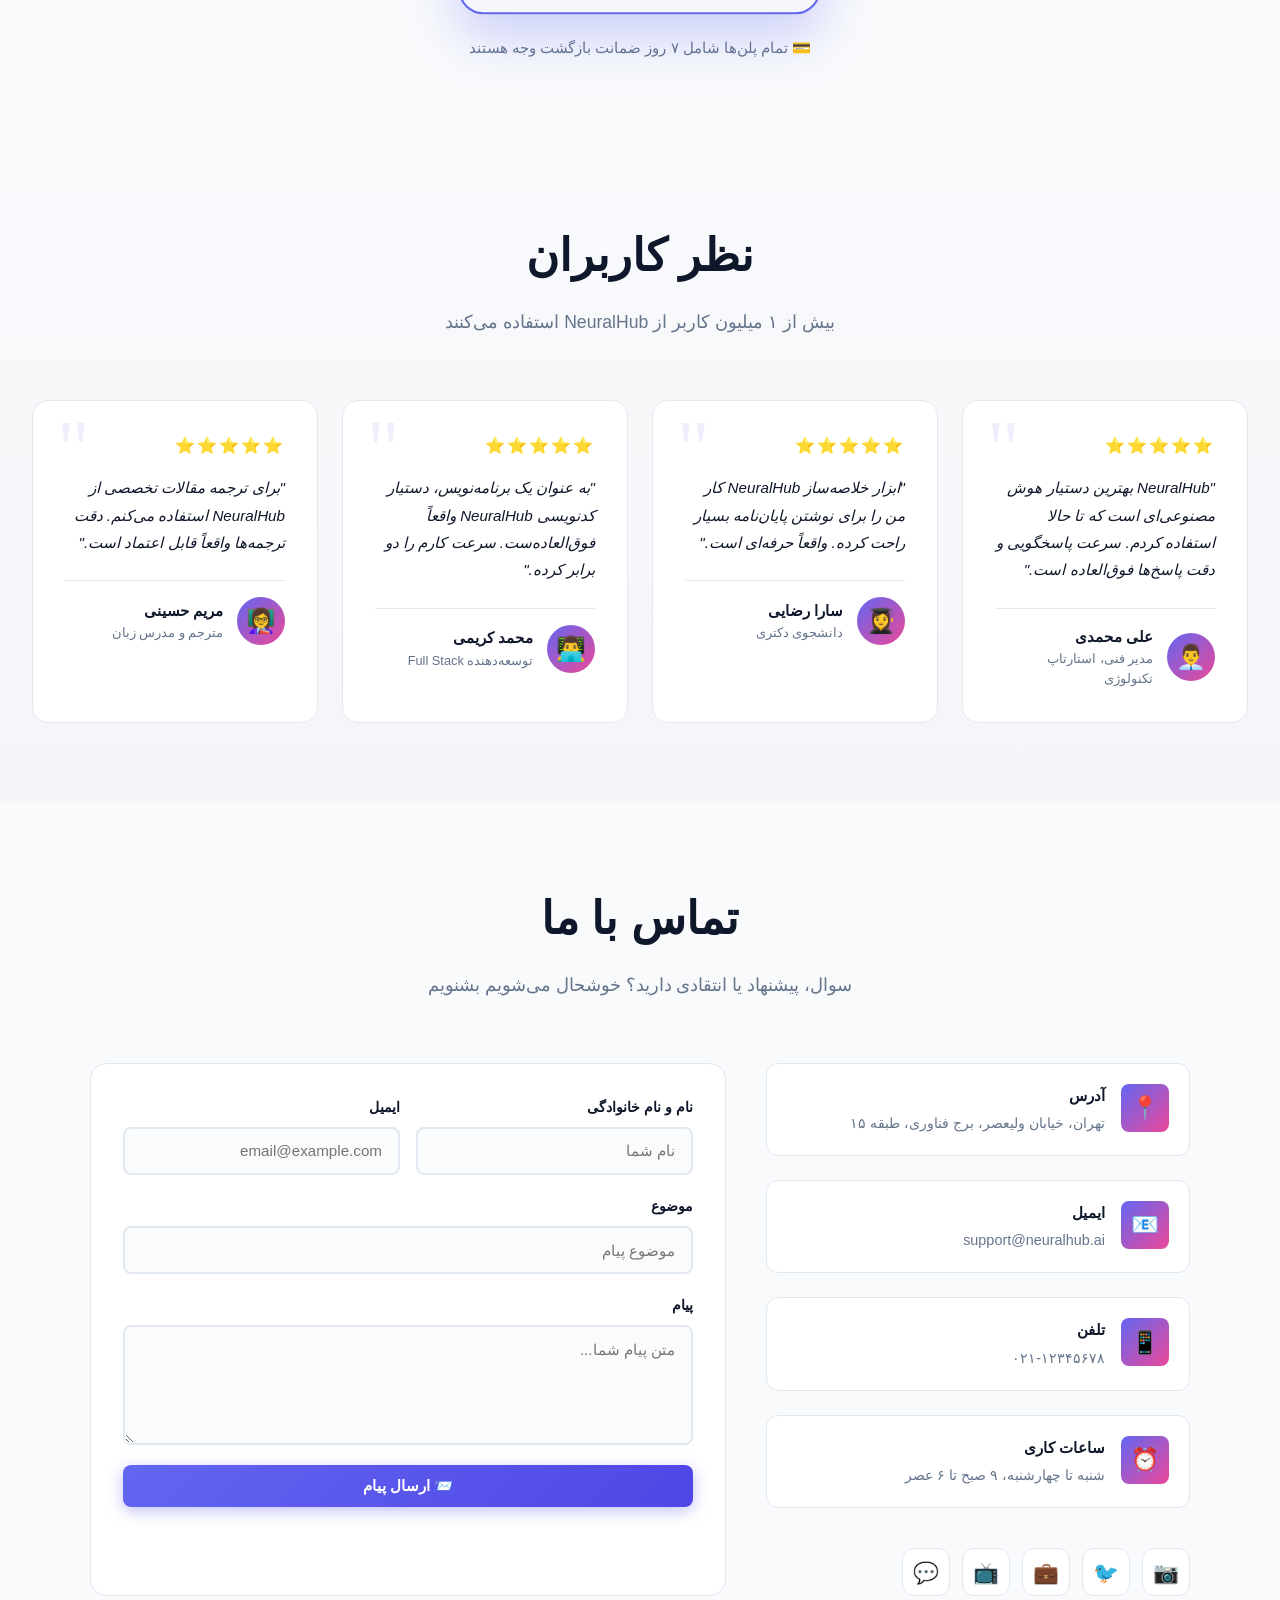
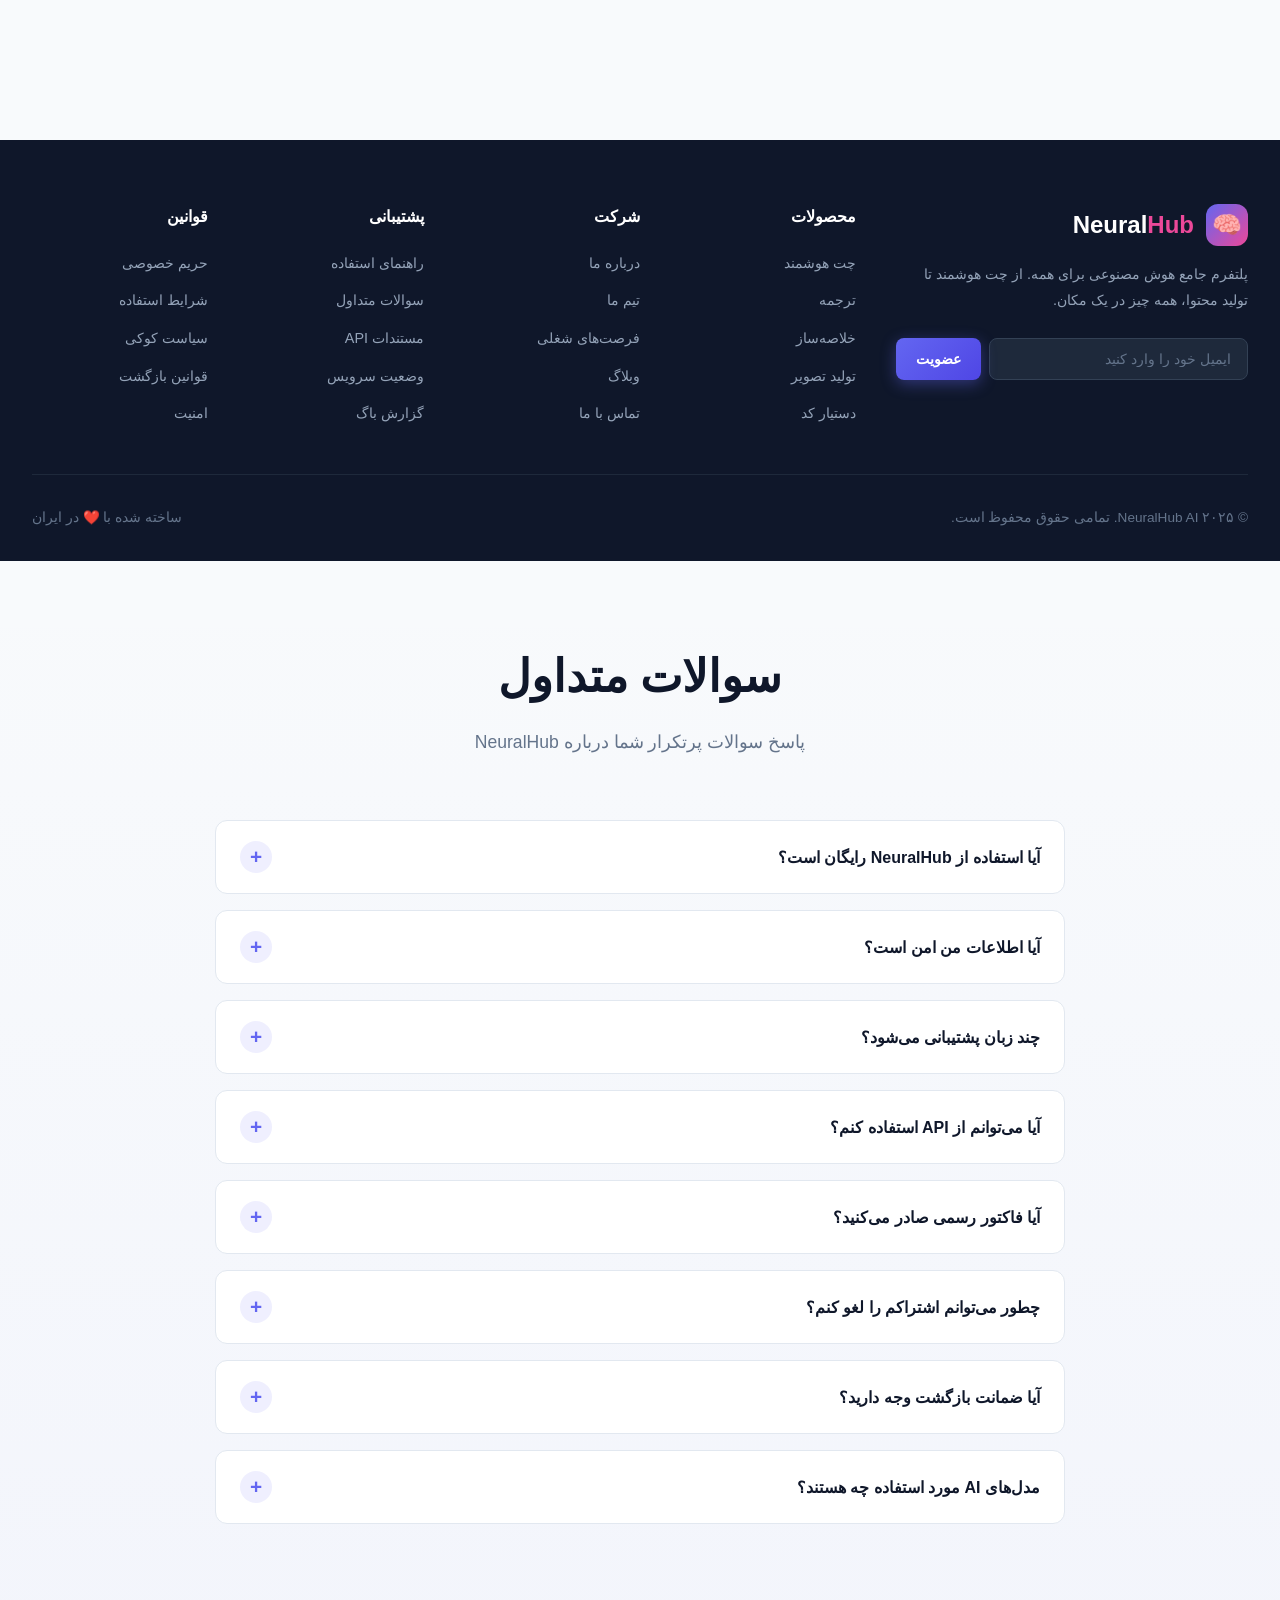
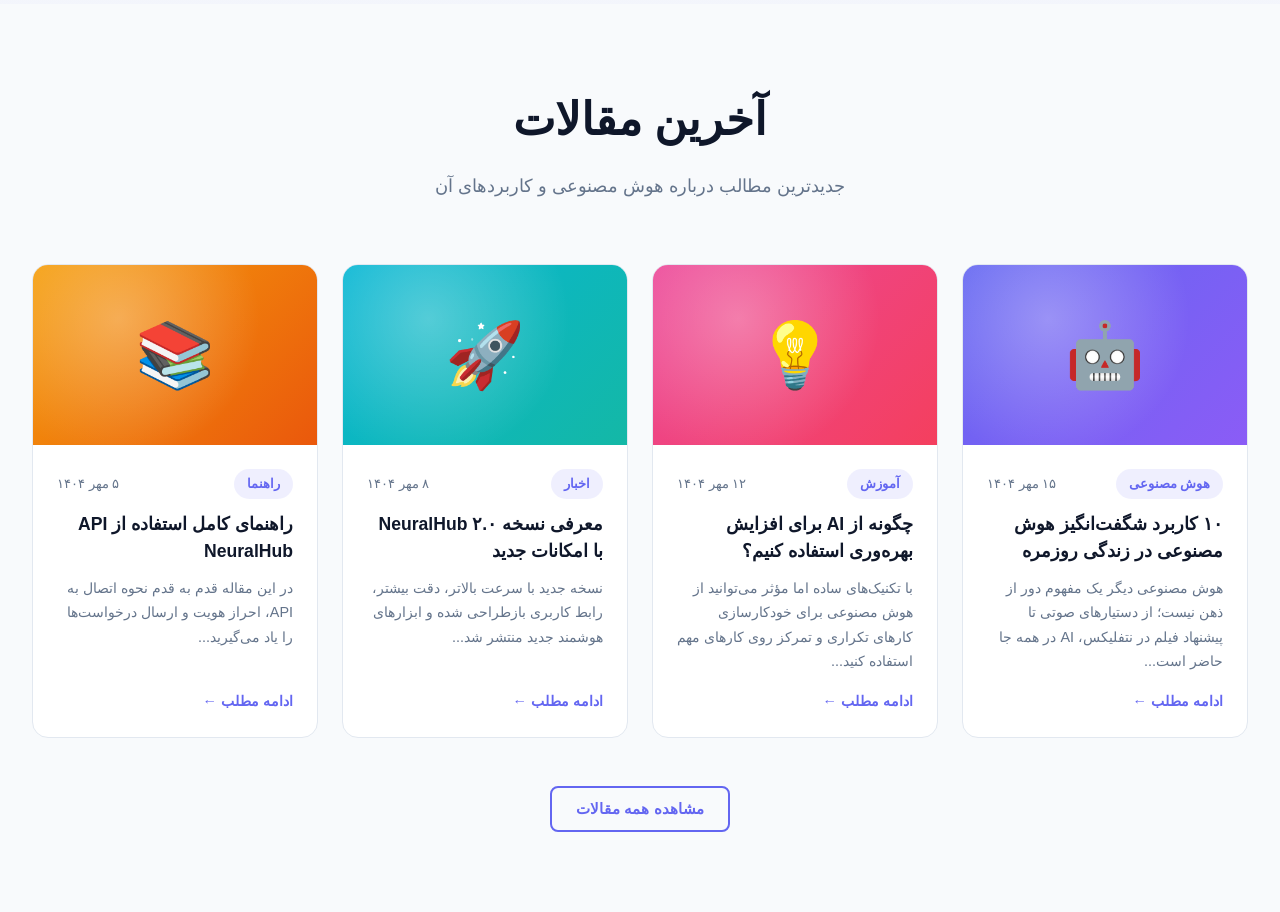
==== commit ad5bf86d: "Add files via upload" ====
--- a/index.html
+++ b/index.html
@@ -1,357 +1,13029 @@
+<!DOCTYPE html>
+<html lang="fa" dir="rtl">
+<head>
+<meta charset="UTF-8">
+<meta name="viewport" content="width=device-width, initial-scale=1.0">
+<meta name="description" content="NeuralHub AI - پلتفرم هوش مصنوعی پیشرفته">
+<meta name="keywords" content="AI, هوش مصنوعی, چت بات, ترجمه, تحلیل متن">
+<title>NeuralHub AI | پلتفرم هوش مصنوعی</title>
+
+<style>
+/* ============================================
+   RESET & BASE STYLES
+   ============================================ */
+* {
+    margin: 0;
+    padding: 0;
+    box-sizing: border-box;
+    -webkit-tap-highlight-color: transparent;
+}
+
+:root {
+    --primary: #6366f1;
+    --primary-dark: #4f46e5;
+    --primary-light: #818cf8;
+    --secondary: #ec4899;
+    --accent: #06b6d4;
+    --success: #10b981;
+    --warning: #f59e0b;
+    --danger: #ef4444;
+    --dark: #0f172a;
+    --dark-2: #1e293b;
+    --dark-3: #334155;
+    --light: #f8fafc;
+    --gray: #64748b;
+    --gray-light: #cbd5e1;
+    --border: #e2e8f0;
+    --shadow-sm: 0 1px 2px rgba(0,0,0,0.05);
+    --shadow: 0 4px 6px -1px rgba(0,0,0,0.1);
+    --shadow-lg: 0 10px 25px -5px rgba(0,0,0,0.1);
+    --shadow-xl: 0 20px 40px -10px rgba(0,0,0,0.15);
+    --radius-sm: 8px;
+    --radius: 12px;
+    --radius-lg: 16px;
+    --radius-xl: 24px;
+    --transition: all 0.3s cubic-bezier(0.4, 0, 0.2, 1);
+    --font: 'Segoe UI', Tahoma, Geneva, Verdana, sans-serif;
+}
+
+html {
+    scroll-behavior: smooth;
+}
+
+body {
+    font-family: var(--font);
+    background: var(--light);
+    color: var(--dark);
+    line-height: 1.6;
+    overflow-x: hidden;
+    min-height: 100vh;
+    transition: var(--transition);
+}
+
+/* Dark Mode */
+body.dark-mode {
+    --light: #0f172a;
+    --dark: #f8fafc;
+    --dark-2: #1e293b;
+    --dark-3: #334155;
+    --border: #334155;
+    --gray-light: #475569;
+    background: #0f172a;
+    color: #f8fafc;
+}
+
+body.dark-mode .navbar {
+    background: rgba(15, 23, 42, 0.95);
+    border-bottom-color: #334155;
+}
+
+body.dark-mode .card,
+body.dark-mode .feature-card,
+body.dark-mode .chat-container {
+    background: #1e293b;
+    border-color: #334155;
+}
+
+body.dark-mode input,
+body.dark-mode textarea,
+body.dark-mode select {
+    background: #334155;
+    color: #f8fafc;
+    border-color: #475569;
+}
+
+/* ============================================
+   SCROLLBAR
+   ============================================ */
+::-webkit-scrollbar {
+    width: 10px;
+    height: 10px;
+}
+
+::-webkit-scrollbar-track {
+    background: transparent;
+}
+
+::-webkit-scrollbar-thumb {
+    background: var(--primary);
+    border-radius: 5px;
+}
+
+::-webkit-scrollbar-thumb:hover {
+    background: var(--primary-dark);
+}
+
+/* ============================================
+   NAVBAR
+   ============================================ */
+.navbar {
+    position: fixed;
+    top: 0;
+    right: 0;
+    left: 0;
+    background: rgba(255, 255, 255, 0.95);
+    backdrop-filter: blur(20px);
+    -webkit-backdrop-filter: blur(20px);
+    border-bottom: 1px solid var(--border);
+    z-index: 1000;
+    transition: var(--transition);
+}
+
+.nav-container {
+    max-width: 1400px;
+    margin: 0 auto;
+    padding: 1rem 2rem;
+    display: flex;
+    align-items: center;
+    justify-content: space-between;
+    gap: 1rem;
+}
+
+.logo {
+    display: flex;
+    align-items: center;
+    gap: 0.75rem;
+    font-size: 1.5rem;
+    font-weight: 800;
+    color: var(--primary);
+    cursor: pointer;
+    text-decoration: none;
+}
+
+.logo-icon {
+    width: 42px;
+    height: 42px;
+    background: linear-gradient(135deg, var(--primary), var(--secondary));
+    border-radius: var(--radius);
+    display: flex;
+    align-items: center;
+    justify-content: center;
+    color: white;
+    font-size: 1.5rem;
+    animation: pulse 3s infinite;
+}
+
+@keyframes pulse {
+    0%, 100% { transform: scale(1); }
+    50% { transform: scale(1.05); }
+}
+
+.logo-text span {
+    color: var(--secondary);
+}
+
+.nav-menu {
+    display: flex;
+    list-style: none;
+    gap: 0.5rem;
+    align-items: center;
+}
+
+.nav-link {
+    padding: 0.6rem 1.2rem;
+    border-radius: var(--radius-sm);
+    color: var(--dark);
+    text-decoration: none;
+    font-weight: 500;
+    transition: var(--transition);
+    cursor: pointer;
+    border: none;
+    background: transparent;
+    font-family: inherit;
+    font-size: 0.95rem;
+}
+
+.nav-link:hover,
+.nav-link.active {
+    background: var(--primary);
+    color: white;
+}
+
+.nav-actions {
+    display: flex;
+    gap: 0.5rem;
+    align-items: center;
+}
+
+.icon-btn {
+    width: 42px;
+    height: 42px;
+    border-radius: var(--radius-sm);
+    border: 1px solid var(--border);
+    background: transparent;
+    color: var(--dark);
+    cursor: pointer;
+    display: flex;
+    align-items: center;
+    justify-content: center;
+    font-size: 1.2rem;
+    transition: var(--transition);
+}
+
+.icon-btn:hover {
+    background: var(--primary);
+    color: white;
+    border-color: var(--primary);
+}
+
+.menu-toggle {
+    display: none;
+}
+
+/* ============================================
+   BUTTONS
+   ============================================ */
+.btn {
+    padding: 0.75rem 1.5rem;
+    border-radius: var(--radius-sm);
+    border: none;
+    font-family: inherit;
+    font-size: 0.95rem;
+    font-weight: 600;
+    cursor: pointer;
+    transition: var(--transition);
+    display: inline-flex;
+    align-items: center;
+    gap: 0.5rem;
+    text-decoration: none;
+    justify-content: center;
+}
+
+.btn-primary {
+    background: linear-gradient(135deg, var(--primary), var(--primary-dark));
+    color: white;
+    box-shadow: 0 4px 15px rgba(99, 102, 241, 0.4);
+}
+
+.btn-primary:hover {
+    transform: translateY(-2px);
+    box-shadow: 0 8px 25px rgba(99, 102, 241, 0.5);
+}
+
+.btn-secondary {
+    background: linear-gradient(135deg, var(--secondary), #db2777);
+    color: white;
+    box-shadow: 0 4px 15px rgba(236, 72, 153, 0.4);
+}
+
+.btn-secondary:hover {
+    transform: translateY(-2px);
+    box-shadow: 0 8px 25px rgba(236, 72, 153, 0.5);
+}
+
+.btn-outline {
+    background: transparent;
+    border: 2px solid var(--primary);
+    color: var(--primary);
+}
+
+.btn-outline:hover {
+    background: var(--primary);
+    color: white;
+}
+
+.btn-ghost {
+    background: transparent;
+    color: var(--dark);
+}
+
+.btn-ghost:hover {
+    background: var(--border);
+}
+
+.btn:disabled {
+    opacity: 0.5;
+    cursor: not-allowed;
+    transform: none !important;
+}
+
+/* ============================================
+   HERO SECTION
+   ============================================ */
+.hero {
+    min-height: 100vh;
+    display: flex;
+    align-items: center;
+    justify-content: center;
+    padding: 8rem 2rem 4rem;
+    position: relative;
+    overflow: hidden;
+}
+
+.hero-bg {
+    position: absolute;
+    inset: 0;
+    z-index: -1;
+    overflow: hidden;
+}
+
+.hero-bg::before,
+.hero-bg::after {
+    content: '';
+    position: absolute;
+    border-radius: 50%;
+    filter: blur(80px);
+    opacity: 0.5;
+    animation: float 20s infinite ease-in-out;
+}
+
+.hero-bg::before {
+    width: 500px;
+    height: 500px;
+    background: var(--primary);
+    top: -100px;
+    right: -100px;
+}
+
+.hero-bg::after {
+    width: 400px;
+    height: 400px;
+    background: var(--secondary);
+    bottom: -100px;
+    left: -100px;
+    animation-delay: -10s;
+}
+
+@keyframes float {
+    0%, 100% { transform: translate(0, 0) scale(1); }
+    33% { transform: translate(50px, -50px) scale(1.1); }
+    66% { transform: translate(-50px, 50px) scale(0.9); }
+}
+
+.hero-content {
+    max-width: 900px;
+    text-align: center;
+    animation: fadeInUp 1s ease;
+}
+
+@keyframes fadeInUp {
+    from {
+        opacity: 0;
+        transform: translateY(30px);
+    }
+    to {
+        opacity: 1;
+        transform: translateY(0);
+    }
+}
+
+.hero-badge {
+    display: inline-flex;
+    align-items: center;
+    gap: 0.5rem;
+    padding: 0.5rem 1rem;
+    background: rgba(99, 102, 241, 0.1);
+    color: var(--primary);
+    border-radius: 50px;
+    font-size: 0.85rem;
+    font-weight: 600;
+    margin-bottom: 1.5rem;
+    border: 1px solid rgba(99, 102, 241, 0.2);
+}
+
+.hero-badge .dot {
+    width: 8px;
+    height: 8px;
+    background: var(--success);
+    border-radius: 50%;
+    animation: blink 2s infinite;
+}
+
+@keyframes blink {
+    0%, 100% { opacity: 1; }
+    50% { opacity: 0.3; }
+}
+
+.hero-title {
+    font-size: clamp(2rem, 6vw, 4.5rem);
+    font-weight: 900;
+    line-height: 1.1;
+    margin-bottom: 1.5rem;
+    background: linear-gradient(135deg, var(--primary), var(--secondary), var(--accent));
+    -webkit-background-clip: text;
+    -webkit-text-fill-color: transparent;
+    background-clip: text;
+}
+
+.hero-subtitle {
+    font-size: clamp(1rem, 2vw, 1.3rem);
+    color: var(--gray);
+    margin-bottom: 2.5rem;
+    max-width: 700px;
+    margin-left: auto;
+    margin-right: auto;
+}
+
+.hero-actions {
+    display: flex;
+    gap: 1rem;
+    justify-content: center;
+    flex-wrap: wrap;
+    margin-bottom: 3rem;
+}
+
+.hero-stats {
+    display: grid;
+    grid-template-columns: repeat(auto-fit, minmax(150px, 1fr));
+    gap: 2rem;
+    max-width: 800px;
+    margin: 0 auto;
+}
+
+.stat {
+    text-align: center;
+}
+
+.stat-number {
+    font-size: 2.5rem;
+    font-weight: 900;
+    color: var(--primary);
+    line-height: 1;
+}
+
+.stat-label {
+    color: var(--gray);
+    font-size: 0.9rem;
+    margin-top: 0.5rem;
+}
+
+/* ============================================
+   SECTIONS
+   ============================================ */
+.section {
+    padding: 5rem 2rem;
+    max-width: 1400px;
+    margin: 0 auto;
+}
+
+.section-header {
+    text-align: center;
+    margin-bottom: 4rem;
+}
+
+.section-title {
+    font-size: clamp(1.8rem, 4vw, 2.8rem);
+    font-weight: 800;
+    margin-bottom: 1rem;
+    color: var(--dark);
+}
+
+.section-desc {
+    color: var(--gray);
+    font-size: 1.1rem;
+    max-width: 600px;
+    margin: 0 auto;
+}
+
+/* ============================================
+   FEATURE CARDS
+   ============================================ */
+.features-grid {
+    display: grid;
+    grid-template-columns: repeat(auto-fit, minmax(280px, 1fr));
+    gap: 1.5rem;
+}
+
+.feature-card {
+    background: white;
+    padding: 2rem;
+    border-radius: var(--radius-lg);
+    border: 1px solid var(--border);
+    transition: var(--transition);
+    cursor: pointer;
+    position: relative;
+    overflow: hidden;
+}
+
+.feature-card::before {
+    content: '';
+    position: absolute;
+    top: 0;
+    right: 0;
+    width: 100px;
+    height: 100px;
+    background: linear-gradient(135deg, var(--primary), var(--secondary));
+    opacity: 0.1;
+    border-radius: 50%;
+    transform: translate(30%, -30%);
+    transition: var(--transition);
+}
+
+.feature-card:hover {
+    transform: translateY(-8px);
+    box-shadow: var(--shadow-xl);
+    border-color: var(--primary);
+}
+
+.feature-card:hover::before {
+    transform: translate(20%, -20%) scale(1.5);
+}
+
+.feature-icon {
+    width: 60px;
+    height: 60px;
+    border-radius: var(--radius);
+    background: linear-gradient(135deg, var(--primary), var(--secondary));
+    display: flex;
+    align-items: center;
+    justify-content: center;
+    font-size: 1.8rem;
+    color: white;
+    margin-bottom: 1.5rem;
+    position: relative;
+    z-index: 1;
+}
+
+.feature-title {
+    font-size: 1.3rem;
+    font-weight: 700;
+    margin-bottom: 0.75rem;
+    color: var(--dark);
+    position: relative;
+    z-index: 1;
+}
+
+.feature-desc {
+    color: var(--gray);
+    font-size: 0.95rem;
+    line-height: 1.7;
+    position: relative;
+    z-index: 1;
+}
+
+/* ============================================
+   LOADING
+   ============================================ */
+.loading-screen {
+    position: fixed;
+    inset: 0;
+    background: var(--light);
+    display: flex;
+    align-items: center;
+    justify-content: center;
+    z-index: 9999;
+    transition: opacity 0.5s, visibility 0.5s;
+}
+
+.loading-screen.hidden {
+    opacity: 0;
+    visibility: hidden;
+}
+
+.loader {
+    width: 60px;
+    height: 60px;
+    border: 4px solid var(--border);
+    border-top-color: var(--primary);
+    border-radius: 50%;
+    animation: spin 1s linear infinite;
+}
+
+@keyframes spin {
+    to { transform: rotate(360deg); }
+}
+
+/* ============================================
+   RESPONSIVE
+   ============================================ */
+@media (max-width: 768px) {
+    .nav-menu {
+        position: fixed;
+        top: 70px;
+        right: -100%;
+        width: 80%;
+        max-width: 300px;
+        height: calc(100vh - 70px);
+        background: var(--light);
+        flex-direction: column;
+        padding: 2rem 1rem;
+        transition: var(--transition);
+        box-shadow: var(--shadow-xl);
+        align-items: stretch;
+        border-left: 1px solid var(--border);
+    }
+    
+    body.dark-mode .nav-menu {
+        background: var(--dark-2);
+    }
+    
+    .nav-menu.active {
+        right: 0;
+    }
+    
+    .nav-link {
+        text-align: right;
+        padding: 1rem;
+        width: 100%;
+    }
+    
+    .menu-toggle {
+        display: flex;
+    }
+    
+    .nav-container {
+        padding: 1rem;
+    }
+    
+    .section {
+        padding: 3rem 1rem;
+    }
+    
+    .hero {
+        padding: 6rem 1rem 3rem;
+    }
+    
+    .hero-actions {
+        flex-direction: column;
+        width: 100%;
+    }
+    
+    .hero-actions .btn {
+        width: 100%;
+    }
+}
+
+/* Utility Classes */
+.hidden { display: none !important; }
+.text-center { text-align: center; }
+.mt-1 { margin-top: 1rem; }
+.mt-2 { margin-top: 2rem; }
+.mb-1 { margin-bottom: 1rem; }
+.mb-2 { margin-bottom: 2rem; }
+</style>
+</head>
+<body>
+
+<!-- Loading Screen -->
+<div class="loading-screen" id="loadingScreen">
+    <div class="loader"></div>
+</div>
+
+<!-- Navbar -->
+<nav class="navbar" id="navbar">
+    <div class="nav-container">
+        <a href="#" class="logo">
+            <div class="logo-icon">🧠</div>
+            <div class="logo-text">Neural<span>Hub</span></div>
+        </a>
+        
+        <ul class="nav-menu" id="navMenu">
+            <li><button class="nav-link active" data-section="home">خانه</button></li>
+            <li><button class="nav-link" data-section="features">امکانات</button></li>
+            <li><button class="nav-link" data-section="chat">چت AI</button></li>
+            <li><button class="nav-link" data-section="tools">ابزارها</button></li>
+            <li><button class="nav-link" data-section="pricing">تعرفه‌ها</button></li>
+            <li><button class="nav-link" data-section="contact">تماس</button></li>
+        </ul>
+        
+        <div class="nav-actions">
+            <button class="icon-btn" id="themeToggle" title="تغییر تم">🌙</button>
+            <button class="icon-btn menu-toggle" id="menuToggle">☰</button>
+        </div>
+    </div>
+</nav>
+
+<!-- Hero Section -->
+<section class="hero" id="home">
+    <div class="hero-bg"></div>
+    <div class="hero-content">
+        <div class="hero-badge">
+            <span class="dot"></span>
+            <span>نسخه جدید ۲۰۲۵ منتشر شد</span>
+        </div>
+        
+        <h1 class="hero-title">
+            آینده هوش مصنوعی<br>در دستان شما
+        </h1>
+        
+        <p class="hero-subtitle">
+            پلتفرم جامع هوش مصنوعی NeuralHub با قدرتمندترین مدل‌های زبانی، 
+            ابزارهای تحلیل متن، ترجمه، تولید محتوا و گفتگوی هوشمند در خدمت شماست.
+        </p>
+        
+        <div class="hero-actions">
+            <button class="btn btn-primary" onclick="App.navigate('chat')">
+                🚀 شروع رایگان
+            </button>
+            <button class="btn btn-outline" onclick="App.navigate('features')">
+                📖 مشاهده امکانات
+            </button>
+        </div>
+        
+        <div class="hero-stats">
+            <div class="stat">
+                <div class="stat-number" data-count="1000000">0</div>
+                <div class="stat-label">کاربر فعال</div>
+            </div>
+            <div class="stat">
+                <div class="stat-number" data-count="50000000">0</div>
+                <div class="stat-label">گفتگو انجام شده</div>
+            </div>
+            <div class="stat">
+                <div class="stat-number" data-count="99">0</div>
+                <div class="stat-label">درصد رضایت</div>
+            </div>
+            <div class="stat">
+                <div class="stat-number" data-count="150">0</div>
+                <div class="stat-label">کشور</div>
+            </div>
+        </div>
+    </div>
+</section>
+
+<!-- ادامه در پارت بعدی... -->
+</body>
+</html><!-- ============================================
+     FEATURES SECTION
+     ============================================ -->
+<section class="section" id="features">
+    <div class="section-header">
+        <h2 class="section-title">امکانات پیشرفته NeuralHub</h2>
+        <p class="section-desc">
+            مجموعه‌ای کامل از ابزارهای هوش مصنوعی برای افزایش بهره‌وری و خلاقیت شما
+        </p>
+    </div>
+    
+    <div class="features-grid">
+        <div class="feature-card" onclick="App.navigate('chat')">
+            <div class="feature-icon">💬</div>
+            <h3 class="feature-title">چت هوشمند</h3>
+            <p class="feature-desc">
+                گفتگو با پیشرفته‌ترین مدل‌های زبانی جهان. پاسخ‌های دقیق، 
+                سریع و هوشمند به تمام سوالات شما در هر زمینه‌ای.
+            </p>
+        </div>
+        
+        <div class="feature-card" onclick="App.openTool('translate')">
+            <div class="feature-icon">🌐</div>
+            <h3 class="feature-title">ترجمه چندزبانه</h3>
+            <p class="feature-desc">
+                ترجمه دقیق متون بین ۱۰۰+ زبان زنده دنیا با حفظ لحن و 
+                مفهوم اصلی متن. پشتیبانی از متون تخصصی.
+            </p>
+        </div>
+        
+        <div class="feature-card" onclick="App.openTool('summarize')">
+            <div class="feature-icon">📝</div>
+            <h3 class="feature-title">خلاصه‌ساز هوشمند</h3>
+            <p class="feature-desc">
+                تبدیل متون طولانی به خلاصه‌های مفید و کاربردی. 
+                استخراج نکات کلیدی از مقالات و اسناد.
+            </p>
+        </div>
+        
+        <div class="feature-card" onclick="App.openTool('sentiment')">
+            <div class="feature-icon">🎭</div>
+            <h3 class="feature-title">تحلیل احساسات</h3>
+            <p class="feature-desc">
+                تشخیص خودکار احساسات و لحن متن. مناسب برای تحلیل 
+                نظرات مشتریان و بازخورد کاربران.
+            </p>
+        </div>
+        
+        <div class="feature-card" onclick="App.openTool('image')">
+            <div class="feature-icon">🎨</div>
+            <h3 class="feature-title">تولید تصویر</h3>
+            <p class="feature-desc">
+                خلق تصاویر بی‌نظیر از توصیف متنی شما. تبدیل ایده‌های 
+                ذهنی به تصاویر واقع‌گرایانه و هنری.
+            </p>
+        </div>
+        
+        <div class="feature-card" onclick="App.openTool('code')">
+            <div class="feature-icon">💻</div>
+            <h3 class="feature-title">دستیار کدنویسی</h3>
+            <p class="feature-desc">
+                نوشتن، دیباگ و بهینه‌سازی کد در ۵۰+ زبان برنامه‌نویسی. 
+                توضیح کدهای پیچیده به زبان ساده.
+            </p>
+        </div>
+        
+        <div class="feature-card" onclick="App.openTool('write')">
+            <div class="feature-icon">✍️</div>
+            <h3 class="feature-title">نویسندگی خلاق</h3>
+            <p class="feature-desc">
+                تولید محتوای جذاب برای وبلاگ، شبکه‌های اجتماعی و 
+                مقالات تخصصی با سبک دلخواه شما.
+            </p>
+        </div>
+        
+        <div class="feature-card" onclick="App.openTool('voice')">
+            <div class="feature-icon">🎤</div>
+            <h3 class="feature-title">تبدیل گفتار</h3>
+            <p class="feature-desc">
+                تبدیل گفتار به متن و متن به گفتار با کیفیت بالا. 
+                پشتیبانی از زبان‌های متعدد.
+            </p>
+        </div>
+    </div>
+</section>
+
+<!-- ============================================
+     CHAT SECTION
+     ============================================ -->
+<section class="section chat-section" id="chat">
+    <div class="section-header">
+        <h2 class="section-title">چت با هوش مصنوعی</h2>
+        <p class="section-desc">
+            با پیشرفته‌ترین دستیار هوشمند گفتگو کنید
+        </p>
+    </div>
+    
+    <div class="chat-container">
+        <div class="chat-header">
+            <div class="chat-avatar">
+                <span>🤖</span>
+                <span class="status-dot"></span>
+            </div>
+            <div class="chat-info">
+                <div class="chat-name">NeuralHub Assistant</div>
+                <div class="chat-status" id="chatStatus">آنلاین • آماده پاسخگویی</div>
+            </div>
+            <div class="chat-actions">
+                <button class="icon-btn" id="clearChat" title="پاک کردن">🗑️</button>
+                <button class="icon-btn" id="exportChat" title="خروجی">💾</button>
+            </div>
+        </div>
+        
+        <div class="chat-messages" id="chatMessages">
+            <div class="message ai-message">
+                <div class="message-avatar">🤖</div>
+                <div class="message-content">
+                    <div class="message-text">
+                        سلام! 👋 من دستیار هوشمند NeuralHub هستم. 
+                        چطور می‌توانم امروز به شما کمک کنم؟
+                    </div>
+                    <div class="message-time">همین حالا</div>
+                </div>
+            </div>
+            
+            <div class="suggestions">
+                <button class="suggestion-chip" data-prompt="یک شعر زیبا درباره پاییز بنویس">
+                    ✍️ شعر پاییزی
+                </button>
+                <button class="suggestion-chip" data-prompt="کد پایتون برای مرتب‌سازی لیست بنویس">
+                    💻 کد پایتون
+                </button>
+                <button class="suggestion-chip" data-prompt="راه‌های کاهش استرس را توضیح بده">
+                    🧘 کاهش استرس
+                </button>
+                <button class="suggestion-chip" data-prompt="یک ایده کسب‌وکار نوآورانه پیشنهاد بده">
+                    💡 ایده کسب‌وکار
+                </button>
+            </div>
+        </div>
+        
+        <div class="chat-input-wrapper">
+            <div class="chat-input-container">
+                <textarea 
+                    id="chatInput" 
+                    class="chat-input" 
+                    placeholder="پیام خود را بنویسید..."
+                    rows="1"
+                ></textarea>
+                <button class="icon-btn mic-btn" id="micBtn" title="ضبط صدا">🎤</button>
+                <button class="send-btn" id="sendBtn" title="ارسال">
+                    <span>➤</span>
+                </button>
+            </div>
+            <div class="chat-footer-info">
+                <span>💡 NeuralHub ممکن است اشتباه کند. اطلاعات مهم را بررسی کنید.</span>
+                <span id="charCount">0 / 4000</span>
+            </div>
+        </div>
+    </div>
+</section>
+
+<!-- ============================================
+     TOOLS SECTION
+     ============================================ -->
+<section class="section" id="tools">
+    <div class="section-header">
+        <h2 class="section-title">جعبه‌ابزار هوشمند</h2>
+        <p class="section-desc">
+            ابزارهای تخصصی هوش مصنوعی برای کارهای مختلف
+        </p>
+    </div>
+    
+    <div class="tools-tabs">
+        <button class="tool-tab active" data-tool="translate">🌐 ترجمه</button>
+        <button class="tool-tab" data-tool="summarize">📝 خلاصه‌ساز</button>
+        <button class="tool-tab" data-tool="sentiment">🎭 احساسات</button>
+        <button class="tool-tab" data-tool="write">✍️ نویسنده</button>
+        <button class="tool-tab" data-tool="code">💻 کد</button>
+    </div>
+    
+    <div class="tools-content">
+        <!-- Translate Tool -->
+        <div class="tool-panel active" id="tool-translate">
+            <div class="tool-grid">
+                <div class="tool-input-side">
+                    <div class="tool-label-row">
+                        <label class="tool-label">متن مبدأ</label>
+                        <select class="lang-select" id="sourceLang">
+                            <option value="auto">تشخیص خودکار</option>
+                            <option value="fa">فارسی</option>
+                            <option value="en">انگلیسی</option>
+                            <option value="ar">عربی</option>
+                            <option value="tr">ترکی</option>
+                            <option value="fr">فرانسوی</option>
+                            <option value="de">آلمانی</option>
+                            <option value="es">اسپانیایی</option>
+                            <option value="zh">چینی</option>
+                            <option value="ja">ژاپنی</option>
+                        </select>
+                    </div>
+                    <textarea 
+                        class="tool-textarea" 
+                        id="translateInput"
+                        placeholder="متن خود را وارد کنید..."
+                    ></textarea>
+                    <div class="tool-actions">
+                        <button class="btn btn-ghost" onclick="App.clearTool('translateInput')">
+                            🗑️ پاک کردن
+                        </button>
+                        <button class="btn btn-primary" onclick="App.runTranslate()">
+                            🌐 ترجمه کن
+                        </button>
+                    </div>
+                </div>
+                
+                <div class="tool-output-side">
+                    <div class="tool-label-row">
+                        <label class="tool-label">ترجمه</label>
+                        <select class="lang-select" id="targetLang">
+                            <option value="fa">فارسی</option>
+                            <option value="en" selected>انگلیسی</option>
+                            <option value="ar">عربی</option>
+                            <option value="tr">ترکی</option>
+                            <option value="fr">فرانسوی</option>
+                            <option value="de">آلمانی</option>
+                            <option value="es">اسپانیایی</option>
+                            <option value="zh">چینی</option>
+                            <option value="ja">ژاپنی</option>
+                        </select>
+                    </div>
+                    <div class="tool-output" id="translateOutput">
+                        <span class="placeholder-text">ترجمه اینجا نمایش داده می‌شود...</span>
+                    </div>
+                    <div class="tool-actions">
+                        <button class="btn btn-ghost" onclick="App.copyOutput('translateOutput')">
+                            📋 کپی
+                        </button>
+                        <button class="btn btn-outline" onclick="App.swapLanguages()">
+                            🔄 جابجایی
+                        </button>
+                    </div>
+                </div>
+            </div>
+        </div>
+        
+        <!-- Summarize Tool -->
+        <div class="tool-panel" id="tool-summarize">
+            <div class="tool-grid">
+                <div class="tool-input-side">
+                    <label class="tool-label">متن طولانی</label>
+                    <textarea 
+                        class="tool-textarea" 
+                        id="summarizeInput"
+                        placeholder="متن طولانی خود را وارد کنید..."
+                    ></textarea>
+                    <div class="tool-options">
+                        <label>طول خلاصه:</label>
+                        <select class="lang-select" id="summarizeLength">
+                            <option value="short">کوتاه</option>
+                            <option value="medium" selected>متوسط</option>
+                            <option value="long">بلند</option>
+                        </select>
+                    </div>
+                    <div class="tool-actions">
+                        <button class="btn btn-ghost" onclick="App.clearTool('summarizeInput')">
+                            🗑️ پاک کردن
+                        </button>
+                        <button class="btn btn-primary" onclick="App.runSummarize()">
+                            📝 خلاصه کن
+                        </button>
+                    </div>
+                </div>
+                
+                <div class="tool-output-side">
+                    <label class="tool-label">خلاصه</label>
+                    <div class="tool-output" id="summarizeOutput">
+                        <span class="placeholder-text">خلاصه اینجا نمایش داده می‌شود...</span>
+                    </div>
+                    <div class="tool-actions">
+                        <button class="btn btn-ghost" onclick="App.copyOutput('summarizeOutput')">
+                            📋 کپی
+                        </button>
+                    </div>
+                </div>
+            </div>
+        </div>
+        
+        <!-- Sentiment Tool -->
+        <div class="tool-panel" id="tool-sentiment">
+            <div class="tool-grid">
+                <div class="tool-input-side">
+                    <label class="tool-label">متن برای تحلیل</label>
+                    <textarea 
+                        class="tool-textarea" 
+                        id="sentimentInput"
+                        placeholder="نظر، کامنت یا متن خود را وارد کنید..."
+                    ></textarea>
+                    <div class="tool-actions">
+                        <button class="btn btn-ghost" onclick="App.clearTool('sentimentInput')">
+                            🗑️ پاک کردن
+                        </button>
+                        <button class="btn btn-primary" onclick="App.runSentiment()">
+                            🎭 تحلیل کن
+                        </button>
+                    </div>
+                </div>
+                
+                <div class="tool-output-side">
+                    <label class="tool-label">نتیجه تحلیل</label>
+                    <div class="tool-output sentiment-output" id="sentimentOutput">
+                        <span class="placeholder-text">نتیجه اینجا نمایش داده می‌شود...</span>
+                    </div>
+                </div>
+            </div>
+        </div>
+        
+        <!-- Write Tool -->
+        <div class="tool-panel" id="tool-write">
+            <div class="tool-grid">
+                <div class="tool-input-side">
+                    <label class="tool-label">موضوع نوشته</label>
+                    <textarea 
+                        class="tool-textarea" 
+                        id="writeInput"
+                        placeholder="مثال: مقاله‌ای درباره اهمیت ورزش صبحگاهی..."
+                    ></textarea>
+                    <div class="tool-options">
+                        <label>سبک:</label>
+                        <select class="lang-select" id="writeTone">
+                            <option value="formal">رسمی</option>
+                            <option value="casual" selected>دوستانه</option>
+                            <option value="creative">خلاقانه</option>
+                            <option value="academic">علمی</option>
+                        </select>
+                    </div>
+                    <div class="tool-actions">
+                        <button class="btn btn-ghost" onclick="App.clearTool('writeInput')">
+                            🗑️ پاک کردن
+                        </button>
+                        <button class="btn btn-primary" onclick="App.runWrite()">
+                            ✍️ بنویس
+                        </button>
+                    </div>
+                </div>
+                
+                <div class="tool-output-side">
+                    <label class="tool-label">نوشته</label>
+                    <div class="tool-output" id="writeOutput">
+                        <span class="placeholder-text">متن تولید شده اینجا نمایش داده می‌شود...</span>
+                    </div>
+                    <div class="tool-actions">
+                        <button class="btn btn-ghost" onclick="App.copyOutput('writeOutput')">
+                            📋 کپی
+                        </button>
+                    </div>
+                </div>
+            </div>
+        </div>
+        
+        <!-- Code Tool -->
+        <div class="tool-panel" id="tool-code">
+            <div class="tool-grid">
+                <div class="tool-input-side">
+                    <label class="tool-label">توضیح کد موردنیاز</label>
+                    <textarea 
+                        class="tool-textarea" 
+                        id="codeInput"
+                        placeholder="مثال: تابعی برای محاسبه فاکتوریل در پایتون..."
+                    ></textarea>
+                    <div class="tool-options">
+                        <label>زبان:</label>
+                        <select class="lang-select" id="codeLang">
+                            <option value="python">Python</option>
+                            <option value="javascript">JavaScript</option>
+                            <option value="java">Java</option>
+                            <option value="cpp">C++</option>
+                            <option value="php">PHP</option>
+                            <option value="html">HTML/CSS</option>
+                        </select>
+                    </div>
+                    <div class="tool-actions">
+                        <button class="btn btn-ghost" onclick="App.clearTool('codeInput')">
+                            🗑️ پاک کردن
+                        </button>
+                        <button class="btn btn-primary" onclick="App.runCode()">
+                            💻 تولید کد
+                        </button>
+                    </div>
+                </div>
+                
+                <div class="tool-output-side">
+                    <label class="tool-label">کد تولید شده</label>
+                    <div class="tool-output code-output" id="codeOutput">
+                        <span class="placeholder-text">کد اینجا نمایش داده می‌شود...</span>
+                    </div>
+                    <div class="tool-actions">
+                        <button class="btn btn-ghost" onclick="App.copyOutput('codeOutput')">
+                            📋 کپی
+                        </button>
+                    </div>
+                </div>
+            </div>
+        </div>
+    </div>
+</section>
+
+<!-- ادامه در پارت بعدی... --><!-- ============================================
+     PRICING SECTION
+     ============================================ -->
+<section class="section" id="pricing">
+    <div class="section-header">
+        <h2 class="section-title">تعرفه‌های اشتراک</h2>
+        <p class="section-desc">
+            پلن مناسب خود را انتخاب کنید و از قدرت هوش مصنوعی بهره‌مند شوید
+        </p>
+        <div class="billing-toggle">
+            <span class="billing-label active" data-billing="monthly">ماهانه</span>
+            <button class="toggle-switch" id="billingSwitch" aria-label="تغییر دوره پرداخت">
+                <span class="toggle-knob"></span>
+            </button>
+            <span class="billing-label" data-billing="yearly">
+                سالانه <span class="discount-badge">۳۰٪ تخفیف</span>
+            </span>
+        </div>
+    </div>
+    
+    <div class="pricing-grid">
+        <!-- Free Plan -->
+        <div class="pricing-card">
+            <div class="plan-header">
+                <div class="plan-icon">🆓</div>
+                <h3 class="plan-name">رایگان</h3>
+                <p class="plan-desc">برای شروع و آزمایش</p>
+            </div>
+            <div class="plan-price">
+                <span class="price-amount" data-monthly="0" data-yearly="0">۰</span>
+                <span class="price-currency">تومان</span>
+                <span class="price-period">/ ماه</span>
+            </div>
+            <ul class="plan-features">
+                <li>✅ ۵۰ پیام در روز</li>
+                <li>✅ دسترسی به مدل پایه</li>
+                <li>✅ ترجمه ۱۰ زبان</li>
+                <li>✅ خلاصه‌سازی متون کوتاه</li>
+                <li>❌ تولید تصویر</li>
+                <li>❌ دسترسی به API</li>
+                <li>❌ پشتیبانی اختصاصی</li>
+            </ul>
+            <button class="btn btn-outline plan-btn" onclick="App.selectPlan('free')">
+                شروع رایگان
+            </button>
+        </div>
+        
+        <!-- Pro Plan (Popular) -->
+        <div class="pricing-card popular">
+            <div class="popular-badge">🔥 محبوب‌ترین</div>
+            <div class="plan-header">
+                <div class="plan-icon">⚡</div>
+                <h3 class="plan-name">حرفه‌ای</h3>
+                <p class="plan-desc">برای کاربران جدی</p>
+            </div>
+            <div class="plan-price">
+                <span class="price-amount" data-monthly="199000" data-yearly="139000">۱۹۹٬۰۰۰</span>
+                <span class="price-currency">تومان</span>
+                <span class="price-period">/ ماه</span>
+            </div>
+            <ul class="plan-features">
+                <li>✅ پیام نامحدود</li>
+                <li>✅ دسترسی به تمام مدل‌ها</li>
+                <li>✅ ترجمه ۱۰۰+ زبان</li>
+                <li>✅ خلاصه‌سازی نامحدود</li>
+                <li>✅ تولید ۱۰۰ تصویر در ماه</li>
+                <li>✅ دسترسی به API</li>
+                <li>⚠️ پشتیبانی ایمیلی</li>
+            </ul>
+            <button class="btn btn-primary plan-btn" onclick="App.selectPlan('pro')">
+                ارتقا به حرفه‌ای
+            </button>
+        </div>
+        
+        <!-- Enterprise Plan -->
+        <div class="pricing-card">
+            <div class="plan-header">
+                <div class="plan-icon">🏢</div>
+                <h3 class="plan-name">سازمانی</h3>
+                <p class="plan-desc">برای شرکت‌ها و تیم‌ها</p>
+            </div>
+            <div class="plan-price">
+                <span class="price-amount" data-monthly="599000" data-yearly="419000">۵۹۹٬۰۰۰</span>
+                <span class="price-currency">تومان</span>
+                <span class="price-period">/ ماه</span>
+            </div>
+            <ul class="plan-features">
+                <li>✅ تمام امکانات حرفه‌ای</li>
+                <li>✅ مدل اختصاصی</li>
+                <li>✅ تصویر نامحدود</li>
+                <li>✅ دسترسی نامحدود API</li>
+                <li>✅ آموزش اختصاصی</li>
+                <li>✅ پشتیبانی ۲۴/۷</li>
+                <li>✅ مدیر حساب اختصاصی</li>
+            </ul>
+            <button class="btn btn-secondary plan-btn" onclick="App.selectPlan('enterprise')">
+                تماس با فروش
+            </button>
+        </div>
+    </div>
+    
+    <div class="pricing-note">
+        <p>💳 تمام پلن‌ها شامل ۷ روز ضمانت بازگشت وجه هستند</p>
+    </div>
+</section>
+
+<!-- ============================================
+     TESTIMONIALS SECTION
+     ============================================ -->
+<section class="section testimonials-section">
+    <div class="section-header">
+        <h2 class="section-title">نظر کاربران</h2>
+        <p class="section-desc">
+            بیش از ۱ میلیون کاربر از NeuralHub استفاده می‌کنند
+        </p>
+    </div>
+    
+    <div class="testimonials-grid">
+        <div class="testimonial-card">
+            <div class="testimonial-stars">⭐⭐⭐⭐⭐</div>
+            <p class="testimonial-text">
+                "NeuralHub بهترین دستیار هوش مصنوعی‌ای است که تا حالا استفاده کردم. 
+                سرعت پاسخگویی و دقت پاسخ‌ها فوق‌العاده است."
+            </p>
+            <div class="testimonial-author">
+                <div class="author-avatar">👨‍💼</div>
+                <div>
+                    <div class="author-name">علی محمدی</div>
+                    <div class="author-role">مدیر فنی، استارتاپ تکنولوژی</div>
+                </div>
+            </div>
+        </div>
+        
+        <div class="testimonial-card">
+            <div class="testimonial-stars">⭐⭐⭐⭐⭐</div>
+            <p class="testimonial-text">
+                "ابزار خلاصه‌ساز NeuralHub کار من را برای نوشتن پایان‌نامه 
+                بسیار راحت کرده. واقعاً حرفه‌ای است."
+            </p>
+            <div class="testimonial-author">
+                <div class="author-avatar">👩‍🎓</div>
+                <div>
+                    <div class="author-name">سارا رضایی</div>
+                    <div class="author-role">دانشجوی دکتری</div>
+                </div>
+            </div>
+        </div>
+        
+        <div class="testimonial-card">
+            <div class="testimonial-stars">⭐⭐⭐⭐⭐</div>
+            <p class="testimonial-text">
+                "به عنوان یک برنامه‌نویس، دستیار کدنویسی NeuralHub واقعاً 
+                فوق‌العاده‌ست. سرعت کارم را دو برابر کرده."
+            </p>
+            <div class="testimonial-author">
+                <div class="author-avatar">👨‍💻</div>
+                <div>
+                    <div class="author-name">محمد کریمی</div>
+                    <div class="author-role">توسعه‌دهنده Full Stack</div>
+                </div>
+            </div>
+        </div>
+        
+        <div class="testimonial-card">
+            <div class="testimonial-stars">⭐⭐⭐⭐⭐</div>
+            <p class="testimonial-text">
+                "برای ترجمه مقالات تخصصی از NeuralHub استفاده می‌کنم. 
+                دقت ترجمه‌ها واقعاً قابل اعتماد است."
+            </p>
+            <div class="testimonial-author">
+                <div class="author-avatar">👩‍🏫</div>
+                <div>
+                    <div class="author-name">مریم حسینی</div>
+                    <div class="author-role">مترجم و مدرس زبان</div>
+                </div>
+            </div>
+        </div>
+    </div>
+</section>
+
+<!-- ============================================
+     CONTACT SECTION
+     ============================================ -->
+<section class="section" id="contact">
+    <div class="section-header">
+        <h2 class="section-title">تماس با ما</h2>
+        <p class="section-desc">
+            سوال، پیشنهاد یا انتقادی دارید؟ خوشحال می‌شویم بشنویم
+        </p>
+    </div>
+    
+    <div class="contact-container">
+        <div class="contact-info">
+            <div class="contact-item">
+                <div class="contact-icon">📍</div>
+                <div>
+                    <h4>آدرس</h4>
+                    <p>تهران، خیابان ولیعصر، برج فناوری، طبقه ۱۵</p>
+                </div>
+            </div>
+            <div class="contact-item">
+                <div class="contact-icon">📧</div>
+                <div>
+                    <h4>ایمیل</h4>
+                    <p>support@neuralhub.ai</p>
+                </div>
+            </div>
+            <div class="contact-item">
+                <div class="contact-icon">📱</div>
+                <div>
+                    <h4>تلفن</h4>
+                    <p>۰۲۱-۱۲۳۴۵۶۷۸</p>
+                </div>
+            </div>
+            <div class="contact-item">
+                <div class="contact-icon">⏰</div>
+                <div>
+                    <h4>ساعات کاری</h4>
+                    <p>شنبه تا چهارشنبه، ۹ صبح تا ۶ عصر</p>
+                </div>
+            </div>
+            
+            <div class="social-links">
+                <a href="#" class="social-link">📷</a>
+                <a href="#" class="social-link">🐦</a>
+                <a href="#" class="social-link">💼</a>
+                <a href="#" class="social-link">📺</a>
+                <a href="#" class="social-link">💬</a>
+            </div>
+        </div>
+        
+        <form class="contact-form" id="contactForm">
+            <div class="form-row">
+                <div class="form-group">
+                    <label>نام و نام خانوادگی</label>
+                    <input type="text" placeholder="نام شما" required>
+                </div>
+                <div class="form-group">
+                    <label>ایمیل</label>
+                    <input type="email" placeholder="email@example.com" required>
+                </div>
+            </div>
+            <div class="form-group">
+                <label>موضوع</label>
+                <input type="text" placeholder="موضوع پیام" required>
+            </div>
+            <div class="form-group">
+                <label>پیام</label>
+                <textarea rows="5" placeholder="متن پیام شما..." required></textarea>
+            </div>
+            <button type="submit" class="btn btn-primary">
+                📨 ارسال پیام
+            </button>
+        </form>
+    </div>
+</section>
+
+<!-- ============================================
+     FOOTER
+     ============================================ -->
+<footer class="footer">
+    <div class="footer-container">
+        <div class="footer-column">
+            <div class="logo">
+                <div class="logo-icon">🧠</div>
+                <div class="logo-text">Neural<span>Hub</span></div>
+            </div>
+            <p class="footer-desc">
+                پلتفرم جامع هوش مصنوعی برای همه. از چت هوشمند تا تولید محتوا، 
+                همه چیز در یک مکان.
+            </p>
+            <div class="newsletter">
+                <input type="email" placeholder="ایمیل خود را وارد کنید" id="newsletterEmail">
+                <button class="btn btn-primary" onclick="App.subscribe()">
+                    عضویت
+                </button>
+            </div>
+        </div>
+        
+        <div class="footer-column">
+            <h4 class="footer-title">محصولات</h4>
+            <ul class="footer-links">
+                <li><a href="#chat">چت هوشمند</a></li>
+                <li><a href="#tools">ترجمه</a></li>
+                <li><a href="#tools">خلاصه‌ساز</a></li>
+                <li><a href="#tools">تولید تصویر</a></li>
+                <li><a href="#tools">دستیار کد</a></li>
+            </ul>
+        </div>
+        
+        <div class="footer-column">
+            <h4 class="footer-title">شرکت</h4>
+            <ul class="footer-links">
+                <li><a href="#">درباره ما</a></li>
+                <li><a href="#">تیم ما</a></li>
+                <li><a href="#">فرصت‌های شغلی</a></li>
+                <li><a href="#">وبلاگ</a></li>
+                <li><a href="#contact">تماس با ما</a></li>
+            </ul>
+        </div>
+        
+        <div class="footer-column">
+            <h4 class="footer-title">پشتیبانی</h4>
+            <ul class="footer-links">
+                <li><a href="#">راهنمای استفاده</a></li>
+                <li><a href="#">سوالات متداول</a></li>
+                <li><a href="#">مستندات API</a></li>
+                <li><a href="#">وضعیت سرویس</a></li>
+                <li><a href="#">گزارش باگ</a></li>
+            </ul>
+        </div>
+        
+        <div class="footer-column">
+            <h4 class="footer-title">قوانین</h4>
+            <ul class="footer-links">
+                <li><a href="#">حریم خصوصی</a></li>
+                <li><a href="#">شرایط استفاده</a></li>
+                <li><a href="#">سیاست کوکی</a></li>
+                <li><a href="#">قوانین بازگشت</a></li>
+                <li><a href="#">امنیت</a></li>
+            </ul>
+        </div>
+    </div>
+    
+    <div class="footer-bottom">
+        <p>© ۲۰۲۵ NeuralHub AI. تمامی حقوق محفوظ است.</p>
+        <p>ساخته شده با ❤️ در ایران</p>
+    </div>
+</footer>
+
+<!-- ============================================
+     MODALS
+     ============================================ -->
+<!-- Login Modal -->
+<div class="modal-overlay" id="loginModal">
+    <div class="modal">
+        <button class="modal-close" onclick="App.closeModal('loginModal')">✕</button>
+        <div class="modal-header">
+            <div class="modal-icon">🔐</div>
+            <h3 class="modal-title">ورود به حساب</h3>
+            <p class="modal-desc">به NeuralHub خوش آمدید</p>
+        </div>
+        <form class="modal-form" id="loginForm">
+            <div class="form-group">
+                <label>ایمیل</label>
+                <input type="email" placeholder="email@example.com" required>
+            </div>
+            <div class="form-group">
+                <label>رمز عبور</label>
+                <input type="password" placeholder="••••••••" required>
+            </div>
+            <div class="form-options">
+                <label class="checkbox-label">
+                    <input type="checkbox"> مرا به خاطر بسپار
+                </label>
+                <a href="#" class="forgot-link">فراموشی رمز؟</a>
+            </div>
+            <button type="submit" class="btn btn-primary btn-full">ورود</button>
+        </form>
+        <div class="modal-footer">
+            <p>حساب کاربری ندارید؟ <a href="#" onclick="App.openModal('registerModal'); App.closeModal('loginModal')">ثبت‌نام کنید</a></p>
+        </div>
+    </div>
+</div>
+
+<!-- Register Modal -->
+<div class="modal-overlay" id="registerModal">
+    <div class="modal">
+        <button class="modal-close" onclick="App.closeModal('registerModal')">✕</button>
+        <div class="modal-header">
+            <div class="modal-icon">✨</div>
+            <h3 class="modal-title">ثبت‌نام</h3>
+            <p class="modal-desc">حساب رایگان بسازید</p>
+        </div>
+        <form class="modal-form" id="registerForm">
+            <div class="form-group">
+                <label>نام کامل</label>
+                <input type="text" placeholder="نام و نام خانوادگی" required>
+            </div>
+            <div class="form-group">
+                <label>ایمیل</label>
+                <input type="email" placeholder="email@example.com" required>
+            </div>
+            <div class="form-group">
+                <label>رمز عبور</label>
+                <input type="password" placeholder="حداقل ۸ کاراکتر" required minlength="8">
+            </div>
+            <div class="form-options">
+                <label class="checkbox-label">
+                    <input type="checkbox" required> 
+                    <span>با <a href="#">قوانین</a> موافقم</span>
+                </label>
+            </div>
+            <button type="submit" class="btn btn-primary btn-full">ثبت‌نام</button>
+        </form>
+        <div class="modal-footer">
+            <p>حساب دارید؟ <a href="#" onclick="App.openModal('loginModal'); App.closeModal('registerModal')">ورود</a></p>
+        </div>
+    </div>
+</div>
+
+<!-- Settings Modal -->
+<div class="modal-overlay" id="settingsModal">
+    <div class="modal">
+        <button class="modal-close" onclick="App.closeModal('settingsModal')">✕</button>
+        <div class="modal-header">
+            <div class="modal-icon">⚙️</div>
+            <h3 class="modal-title">تنظیمات</h3>
+        </div>
+        <div class="modal-form">
+            <div class="setting-row">
+                <div>
+                    <strong>حالت تاریک</strong>
+                    <p class="setting-desc">ظاهر تاریک برای چشم راحت‌تر</p>
+                </div>
+                <button class="toggle-switch" id="settingsThemeToggle">
+                    <span class="toggle-knob"></span>
+                </button>
+            </div>
+            <div class="setting-row">
+                <div>
+                    <strong>اعلان‌ها</strong>
+                    <p class="setting-desc">دریافت اعلان‌های مهم</p>
+                </div>
+                <button class="toggle-switch active" id="notifToggle">
+                    <span class="toggle-knob"></span>
+                </button>
+            </div>
+            <div class="setting-row">
+                <div>
+                    <strong>ذخیره خودکار</strong>
+                    <p class="setting-desc">ذخیره خودکار گفتگوها</p>
+                </div>
+                <button class="toggle-switch active" id="autoSaveToggle">
+                    <span class="toggle-knob"></span>
+                </button>
+            </div>
+            <div class="setting-row">
+                <div>
+                    <strong>زبان</strong>
+                    <p class="setting-desc">زبان پیش‌فرض رابط</p>
+                </div>
+                <select class="lang-select">
+                    <option>فارسی</option>
+                    <option>English</option>
+                    <option>العربیة</option>
+                </select>
+            </div>
+        </div>
+    </div>
+</div>
+
+<!-- Notification Container -->
+<div class="notification-container" id="notifications"></div>
+
+<!-- Scroll to Top -->
+<button class="scroll-top" id="scrollTop" title="بازگشت به بالا">↑</button>
+
+<!-- ادامه در پارت بعدی... --><style>
+/* ============================================
+   CHAT SECTION STYLES
+   ============================================ */
+.chat-section {
+    background: linear-gradient(180deg, transparent, rgba(99, 102, 241, 0.03));
+}
+
+.chat-container {
+    max-width: 900px;
+    margin: 0 auto;
+    background: white;
+    border-radius: var(--radius-xl);
+    box-shadow: var(--shadow-xl);
+    overflow: hidden;
+    border: 1px solid var(--border);
+    display: flex;
+    flex-direction: column;
+    height: 700px;
+}
+
+.chat-header {
+    display: flex;
+    align-items: center;
+    gap: 1rem;
+    padding: 1.25rem 1.5rem;
+    background: linear-gradient(135deg, var(--primary), var(--primary-dark));
+    color: white;
+}
+
+.chat-avatar {
+    position: relative;
+    width: 48px;
+    height: 48px;
+    background: rgba(255, 255, 255, 0.2);
+    border-radius: 50%;
+    display: flex;
+    align-items: center;
+    justify-content: center;
+    font-size: 1.5rem;
+}
+
+.status-dot {
+    position: absolute;
+    bottom: 2px;
+    left: 2px;
+    width: 12px;
+    height: 12px;
+    background: var(--success);
+    border: 2px solid white;
+    border-radius: 50%;
+    animation: pulse-dot 2s infinite;
+}
+
+@keyframes pulse-dot {
+    0%, 100% { box-shadow: 0 0 0 0 rgba(16, 185, 129, 0.7); }
+    50% { box-shadow: 0 0 0 8px rgba(16, 185, 129, 0); }
+}
+
+.chat-info {
+    flex: 1;
+}
+
+.chat-name {
+    font-weight: 700;
+    font-size: 1.05rem;
+}
+
+.chat-status {
+    font-size: 0.85rem;
+    opacity: 0.9;
+}
+
+.chat-actions {
+    display: flex;
+    gap: 0.5rem;
+}
+
+.chat-actions .icon-btn {
+    background: rgba(255, 255, 255, 0.2);
+    border-color: transparent;
+    color: white;
+    width: 38px;
+    height: 38px;
+    font-size: 1rem;
+}
+
+.chat-actions .icon-btn:hover {
+    background: rgba(255, 255, 255, 0.3);
+    color: white;
+}
+
+.chat-messages {
+    flex: 1;
+    overflow-y: auto;
+    padding: 1.5rem;
+    display: flex;
+    flex-direction: column;
+    gap: 1.25rem;
+    background: #fafbfc;
+}
+
+body.dark-mode .chat-messages {
+    background: #0f172a;
+}
+
+.message {
+    display: flex;
+    gap: 0.75rem;
+    animation: messageSlide 0.3s ease;
+    max-width: 85%;
+}
+
+@keyframes messageSlide {
+    from { opacity: 0; transform: translateY(15px); }
+    to { opacity: 1; transform: translateY(0); }
+}
+
+.ai-message {
+    align-self: flex-start;
+}
+
+.user-message {
+    align-self: flex-end;
+    flex-direction: row-reverse;
+}
+
+.message-avatar {
+    width: 38px;
+    height: 38px;
+    border-radius: 50%;
+    display: flex;
+    align-items: center;
+    justify-content: center;
+    font-size: 1.1rem;
+    flex-shrink: 0;
+}
+
+.ai-message .message-avatar {
+    background: linear-gradient(135deg, var(--primary), var(--secondary));
+    color: white;
+}
+
+.user-message .message-avatar {
+    background: var(--dark-3);
+    color: white;
+}
+
+.message-content {
+    background: white;
+    padding: 0.85rem 1.15rem;
+    border-radius: var(--radius);
+    box-shadow: var(--shadow-sm);
+    border: 1px solid var(--border);
+}
+
+body.dark-mode .message-content {
+    background: var(--dark-2);
+}
+
+.user-message .message-content {
+    background: linear-gradient(135deg, var(--primary), var(--primary-dark));
+    color: white;
+    border-color: transparent;
+}
+
+.message-text {
+    font-size: 0.95rem;
+    line-height: 1.7;
+    white-space: pre-wrap;
+    word-wrap: break-word;
+}
+
+.message-time {
+    font-size: 0.7rem;
+    color: var(--gray);
+    margin-top: 0.4rem;
+    opacity: 0.8;
+}
+
+.user-message .message-time {
+    color: rgba(255, 255, 255, 0.8);
+}
+
+/* Typing Indicator */
+.typing-indicator {
+    display: flex;
+    gap: 4px;
+    padding: 0.85rem 1.15rem;
+    background: white;
+    border-radius: var(--radius);
+    border: 1px solid var(--border);
+    width: fit-content;
+}
+
+body.dark-mode .typing-indicator {
+    background: var(--dark-2);
+}
+
+.typing-dot {
+    width: 8px;
+    height: 8px;
+    background: var(--primary);
+    border-radius: 50%;
+    animation: typingBounce 1.4s infinite;
+}
+
+.typing-dot:nth-child(2) { animation-delay: 0.2s; }
+.typing-dot:nth-child(3) { animation-delay: 0.4s; }
+
+@keyframes typingBounce {
+    0%, 60%, 100% { transform: translateY(0); opacity: 0.4; }
+    30% { transform: translateY(-8px); opacity: 1; }
+}
+
+/* Suggestions */
+.suggestions {
+    display: flex;
+    flex-wrap: wrap;
+    gap: 0.5rem;
+    margin-top: 1rem;
+    animation: fadeInUp 0.6s ease;
+}
+
+.suggestion-chip {
+    padding: 0.5rem 1rem;
+    background: white;
+    border: 1px solid var(--border);
+    border-radius: 50px;
+    font-family: inherit;
+    font-size: 0.85rem;
+    color: var(--dark);
+    cursor: pointer;
+    transition: var(--transition);
+}
+
+body.dark-mode .suggestion-chip {
+    background: var(--dark-2);
+}
+
+.suggestion-chip:hover {
+    background: var(--primary);
+    color: white;
+    border-color: var(--primary);
+    transform: translateY(-2px);
+}
+
+/* Chat Input */
+.chat-input-wrapper {
+    padding: 1rem 1.5rem 1.25rem;
+    background: white;
+    border-top: 1px solid var(--border);
+}
+
+body.dark-mode .chat-input-wrapper {
+    background: var(--dark-2);
+}
+
+.chat-input-container {
+    display: flex;
+    align-items: flex-end;
+    gap: 0.5rem;
+    background: #f1f5f9;
+    border-radius: var(--radius);
+    padding: 0.5rem;
+    border: 2px solid transparent;
+    transition: var(--transition);
+}
+
+body.dark-mode .chat-input-container {
+    background: var(--dark-3);
+}
+
+.chat-input-container:focus-within {
+    border-color: var(--primary);
+    background: white;
+}
+
+body.dark-mode .chat-input-container:focus-within {
+    background: var(--dark-2);
+}
+
+.chat-input {
+    flex: 1;
+    border: none;
+    background: transparent;
+    resize: none;
+    font-family: inherit;
+    font-size: 0.95rem;
+    padding: 0.6rem 0.75rem;
+    max-height: 150px;
+    outline: none;
+    color: var(--dark);
+    line-height: 1.5;
+}
+
+.chat-input::placeholder {
+    color: var(--gray);
+}
+
+.mic-btn {
+    width: 38px;
+    height: 38px;
+    border-radius: 50%;
+    border: none;
+    background: transparent;
+    font-size: 1.2rem;
+    cursor: pointer;
+    transition: var(--transition);
+    color: var(--gray);
+}
+
+.mic-btn:hover,
+.mic-btn.recording {
+    background: var(--danger);
+    color: white;
+}
+
+.mic-btn.recording {
+    animation: pulse-mic 1s infinite;
+}
+
+@keyframes pulse-mic {
+    0%, 100% { box-shadow: 0 0 0 0 rgba(239, 68, 68, 0.7); }
+    50% { box-shadow: 0 0 0 12px rgba(239, 68, 68, 0); }
+}
+
+.send-btn {
+    width: 42px;
+    height: 42px;
+    border-radius: 50%;
+    border: none;
+    background: linear-gradient(135deg, var(--primary), var(--primary-dark));
+    color: white;
+    font-size: 1.1rem;
+    cursor: pointer;
+    transition: var(--transition);
+    display: flex;
+    align-items: center;
+    justify-content: center;
+    flex-shrink: 0;
+}
+
+.send-btn:hover {
+    transform: scale(1.05);
+    box-shadow: 0 4px 15px rgba(99, 102, 241, 0.4);
+}
+
+.send-btn:disabled {
+    opacity: 0.5;
+    cursor: not-allowed;
+    transform: none;
+}
+
+.chat-footer-info {
+    display: flex;
+    justify-content: space-between;
+    align-items: center;
+    margin-top: 0.75rem;
+    font-size: 0.75rem;
+    color: var(--gray);
+    padding: 0 0.5rem;
+}
+
+/* ============================================
+   TOOLS SECTION STYLES
+   ============================================ */
+.tools-tabs {
+    display: flex;
+    gap: 0.5rem;
+    justify-content: center;
+    flex-wrap: wrap;
+    margin-bottom: 2rem;
+    padding: 0.5rem;
+    background: white;
+    border-radius: var(--radius-lg);
+    box-shadow: var(--shadow);
+    max-width: fit-content;
+    margin-left: auto;
+    margin-right: auto;
+}
+
+body.dark-mode .tools-tabs {
+    background: var(--dark-2);
+}
+
+.tool-tab {
+    padding: 0.75rem 1.5rem;
+    border-radius: var(--radius);
+    border: none;
+    background: transparent;
+    font-family: inherit;
+    font-size: 0.95rem;
+    font-weight: 600;
+    color: var(--gray);
+    cursor: pointer;
+    transition: var(--transition);
+    white-space: nowrap;
+}
+
+.tool-tab:hover {
+    color: var(--primary);
+    background: rgba(99, 102, 241, 0.1);
+}
+
+.tool-tab.active {
+    background: linear-gradient(135deg, var(--primary), var(--primary-dark));
+    color: white;
+    box-shadow: 0 4px 15px rgba(99, 102, 241, 0.3);
+}
+
+.tools-content {
+    max-width: 1100px;
+    margin: 0 auto;
+}
+
+.tool-panel {
+    display: none;
+    animation: fadeInUp 0.4s ease;
+}
+
+.tool-panel.active {
+    display: block;
+}
+
+.tool-grid {
+    display: grid;
+    grid-template-columns: 1fr 1fr;
+    gap: 1.5rem;
+}
+
+.tool-input-side,
+.tool-output-side {
+    background: white;
+    padding: 1.5rem;
+    border-radius: var(--radius-lg);
+    border: 1px solid var(--border);
+    display: flex;
+    flex-direction: column;
+    gap: 1rem;
+}
+
+body.dark-mode .tool-input-side,
+body.dark-mode .tool-output-side {
+    background: var(--dark-2);
+}
+
+.tool-label {
+    font-weight: 700;
+    font-size: 0.95rem;
+    color: var(--dark);
+    display: block;
+}
+
+.tool-label-row {
+    display: flex;
+    justify-content: space-between;
+    align-items: center;
+    gap: 0.75rem;
+}
+
+.lang-select {
+    padding: 0.5rem 0.75rem;
+    border-radius: var(--radius-sm);
+    border: 1px solid var(--border);
+    background: white;
+    font-family: inherit;
+    font-size: 0.85rem;
+    color: var(--dark);
+    cursor: pointer;
+    transition: var(--transition);
+}
+
+body.dark-mode .lang-select {
+    background: var(--dark-3);
+}
+
+.lang-select:focus {
+    outline: none;
+    border-color: var(--primary);
+}
+
+.tool-textarea {
+    width: 100%;
+    min-height: 200px;
+    padding: 1rem;
+    border-radius: var(--radius);
+    border: 2px solid var(--border);
+    background: #fafbfc;
+    font-family: inherit;
+    font-size: 0.95rem;
+    line-height: 1.7;
+    resize: vertical;
+    color: var(--dark);
+    transition: var(--transition);
+}
+
+body.dark-mode .tool-textarea {
+    background: var(--dark-3);
+}
+
+.tool-textarea:focus {
+    outline: none;
+    border-color: var(--primary);
+    background: white;
+}
+
+body.dark-mode .tool-textarea:focus {
+    background: var(--dark-2);
+}
+
+.tool-output {
+    flex: 1;
+    min-height: 200px;
+    padding: 1rem;
+    border-radius: var(--radius);
+    background: #f8fafc;
+    border: 2px dashed var(--border);
+    color: var(--dark);
+    font-size: 0.95rem;
+    line-height: 1.8;
+    overflow-y: auto;
+    white-space: pre-wrap;
+    word-wrap: break-word;
+    transition: var(--transition);
+}
+
+body.dark-mode .tool-output {
+    background: var(--dark-3);
+}
+
+.tool-output.filled {
+    background: white;
+    border-style: solid;
+    border-color: var(--primary-light);
+}
+
+body.dark-mode .tool-output.filled {
+    background: var(--dark-2);
+}
+
+.code-output {
+    font-family: 'Courier New', monospace;
+    direction: ltr;
+    text-align: left;
+    background: #1e293b !important;
+    color: #e2e8f0 !important;
+    border-color: #334155 !important;
+}
+
+.placeholder-text {
+    color: var(--gray);
+    font-style: italic;
+    opacity: 0.7;
+}
+
+.tool-actions {
+    display: flex;
+    gap: 0.5rem;
+    justify-content: flex-end;
+    flex-wrap: wrap;
+}
+
+.tool-options {
+    display: flex;
+    align-items: center;
+    gap: 0.75rem;
+    font-size: 0.9rem;
+    color: var(--gray);
+}
+
+.tool-options label {
+    font-weight: 600;
+}
+
+/* Sentiment Output */
+.sentiment-output.filled {
+    display: flex;
+    flex-direction: column;
+    gap: 1rem;
+}
+
+.sentiment-badge {
+    display: inline-flex;
+    align-items: center;
+    gap: 0.5rem;
+    padding: 0.75rem 1.25rem;
+    border-radius: 50px;
+    font-weight: 700;
+    font-size: 1.1rem;
+    width: fit-content;
+}
+
+.sentiment-positive {
+    background: rgba(16, 185, 129, 0.15);
+    color: var(--success);
+}
+
+.sentiment-negative {
+    background: rgba(239, 68, 68, 0.15);
+    color: var(--danger);
+}
+
+.sentiment-neutral {
+    background: rgba(100, 116, 139, 0.15);
+    color: var(--gray);
+}
+
+.sentiment-meter {
+    height: 8px;
+    background: var(--border);
+    border-radius: 4px;
+    overflow: hidden;
+    position: relative;
+}
+
+.sentiment-bar {
+    height: 100%;
+    border-radius: 4px;
+    transition: width 1s ease;
+}
+
+/* Loading Spinner in output */
+.output-loading {
+    display: flex;
+    align-items: center;
+    justify-content: center;
+    gap: 0.75rem;
+    color: var(--primary);
+    font-weight: 600;
+}
+
+.mini-spinner {
+    width: 20px;
+    height: 20px;
+    border: 3px solid var(--border);
+    border-top-color: var(--primary);
+    border-radius: 50%;
+    animation: spin 0.8s linear infinite;
+}
+
+/* ادامه در پارت بعدی... */
+</style><style>
+/* ============================================
+   PRICING SECTION STYLES
+   ============================================ */
+.billing-toggle {
+    display: flex;
+    align-items: center;
+    justify-content: center;
+    gap: 1rem;
+    margin-top: 2rem;
+    flex-wrap: wrap;
+}
+
+.billing-label {
+    font-weight: 600;
+    color: var(--gray);
+    transition: var(--transition);
+    cursor: pointer;
+    display: flex;
+    align-items: center;
+    gap: 0.5rem;
+}
+
+.billing-label.active {
+    color: var(--primary);
+}
+
+.discount-badge {
+    background: linear-gradient(135deg, var(--success), #059669);
+    color: white;
+    padding: 0.2rem 0.6rem;
+    border-radius: 50px;
+    font-size: 0.7rem;
+    font-weight: 700;
+}
+
+.toggle-switch {
+    position: relative;
+    width: 56px;
+    height: 30px;
+    background: var(--border);
+    border-radius: 50px;
+    border: none;
+    cursor: pointer;
+    transition: var(--transition);
+    padding: 0;
+}
+
+.toggle-switch.active {
+    background: var(--primary);
+}
+
+.toggle-knob {
+    position: absolute;
+    top: 3px;
+    right: 3px;
+    width: 24px;
+    height: 24px;
+    background: white;
+    border-radius: 50%;
+    transition: var(--transition);
+    box-shadow: 0 2px 4px rgba(0,0,0,0.2);
+}
+
+.toggle-switch.active .toggle-knob {
+    right: calc(100% - 27px);
+}
+
+.pricing-grid {
+    display: grid;
+    grid-template-columns: repeat(auto-fit, minmax(300px, 1fr));
+    gap: 2rem;
+    max-width: 1100px;
+    margin: 0 auto;
+    align-items: stretch;
+}
+
+.pricing-card {
+    background: white;
+    border-radius: var(--radius-xl);
+    padding: 2.5rem 2rem;
+    border: 2px solid var(--border);
+    display: flex;
+    flex-direction: column;
+    transition: var(--transition);
+    position: relative;
+    overflow: hidden;
+}
+
+body.dark-mode .pricing-card {
+    background: var(--dark-2);
+}
+
+.pricing-card:hover {
+    transform: translateY(-8px);
+    box-shadow: var(--shadow-xl);
+    border-color: var(--primary);
+}
+
+.pricing-card.popular {
+    border-color: var(--primary);
+    transform: scale(1.05);
+    box-shadow: 0 20px 50px rgba(99, 102, 241, 0.3);
+    background: linear-gradient(180deg, white, rgba(99, 102, 241, 0.02));
+    position: relative;
+}
+
+body.dark-mode .pricing-card.popular {
+    background: linear-gradient(180deg, var(--dark-2), rgba(99, 102, 241, 0.1));
+}
+
+.pricing-card.popular:hover {
+    transform: scale(1.05) translateY(-8px);
+}
+
+.popular-badge {
+    position: absolute;
+    top: 1rem;
+    left: 1rem;
+    background: linear-gradient(135deg, var(--warning), #d97706);
+    color: white;
+    padding: 0.4rem 1rem;
+    border-radius: 50px;
+    font-size: 0.75rem;
+    font-weight: 700;
+    box-shadow: 0 4px 15px rgba(245, 158, 11, 0.4);
+}
+
+.plan-header {
+    text-align: center;
+    margin-bottom: 1.5rem;
+}
+
+.plan-icon {
+    width: 70px;
+    height: 70px;
+    margin: 0 auto 1rem;
+    background: linear-gradient(135deg, var(--primary), var(--secondary));
+    border-radius: var(--radius-lg);
+    display: flex;
+    align-items: center;
+    justify-content: center;
+    font-size: 2rem;
+    box-shadow: 0 8px 25px rgba(99, 102, 241, 0.3);
+}
+
+.plan-name {
+    font-size: 1.5rem;
+    font-weight: 800;
+    color: var(--dark);
+    margin-bottom: 0.25rem;
+}
+
+.plan-desc {
+    color: var(--gray);
+    font-size: 0.9rem;
+}
+
+.plan-price {
+    display: flex;
+    align-items: baseline;
+    justify-content: center;
+    gap: 0.35rem;
+    margin-bottom: 2rem;
+    flex-wrap: wrap;
+}
+
+.price-amount {
+    font-size: 2.5rem;
+    font-weight: 900;
+    color: var(--primary);
+    line-height: 1;
+}
+
+.price-currency {
+    font-size: 1rem;
+    color: var(--gray);
+    font-weight: 600;
+}
+
+.price-period {
+    color: var(--gray);
+    font-size: 0.9rem;
+}
+
+.plan-features {
+    list-style: none;
+    margin-bottom: 2rem;
+    flex: 1;
+    display: flex;
+    flex-direction: column;
+    gap: 0.85rem;
+}
+
+.plan-features li {
+    padding: 0.5rem 0;
+    color: var(--dark);
+    font-size: 0.92rem;
+    border-bottom: 1px dashed var(--border);
+}
+
+.plan-features li:last-child {
+    border-bottom: none;
+}
+
+.plan-btn {
+    width: 100%;
+}
+
+.pricing-note {
+    text-align: center;
+    margin-top: 2.5rem;
+    color: var(--gray);
+    font-size: 0.95rem;
+}
+
+/* ============================================
+   TESTIMONIALS SECTION STYLES
+   ============================================ */
+.testimonials-section {
+    background: linear-gradient(180deg, transparent, rgba(236, 72, 153, 0.03));
+}
+
+.testimonials-grid {
+    display: grid;
+    grid-template-columns: repeat(auto-fit, minmax(280px, 1fr));
+    gap: 1.5rem;
+}
+
+.testimonial-card {
+    background: white;
+    padding: 2rem;
+    border-radius: var(--radius-lg);
+    border: 1px solid var(--border);
+    transition: var(--transition);
+    position: relative;
+}
+
+body.dark-mode .testimonial-card {
+    background: var(--dark-2);
+}
+
+.testimonial-card::before {
+    content: '"';
+    position: absolute;
+    top: 0.5rem;
+    left: 1.5rem;
+    font-size: 5rem;
+    color: var(--primary);
+    opacity: 0.1;
+    font-family: Georgia, serif;
+    line-height: 1;
+}
+
+.testimonial-card:hover {
+    transform: translateY(-5px);
+    box-shadow: var(--shadow-lg);
+    border-color: var(--primary-light);
+}
+
+.testimonial-stars {
+    font-size: 1rem;
+    margin-bottom: 1rem;
+    letter-spacing: 2px;
+}
+
+.testimonial-text {
+    color: var(--dark);
+    font-size: 0.95rem;
+    line-height: 1.8;
+    margin-bottom: 1.5rem;
+    font-style: italic;
+    position: relative;
+    z-index: 1;
+}
+
+.testimonial-author {
+    display: flex;
+    align-items: center;
+    gap: 0.85rem;
+    padding-top: 1rem;
+    border-top: 1px solid var(--border);
+}
+
+.author-avatar {
+    width: 48px;
+    height: 48px;
+    border-radius: 50%;
+    background: linear-gradient(135deg, var(--primary), var(--secondary));
+    display: flex;
+    align-items: center;
+    justify-content: center;
+    font-size: 1.5rem;
+    flex-shrink: 0;
+}
+
+.author-name {
+    font-weight: 700;
+    color: var(--dark);
+    font-size: 0.95rem;
+}
+
+.author-role {
+    color: var(--gray);
+    font-size: 0.8rem;
+}
+
+/* ============================================
+   CONTACT SECTION STYLES
+   ============================================ */
+.contact-container {
+    display: grid;
+    grid-template-columns: 1fr 1.5fr;
+    gap: 2.5rem;
+    max-width: 1100px;
+    margin: 0 auto;
+}
+
+.contact-info {
+    display: flex;
+    flex-direction: column;
+    gap: 1.5rem;
+}
+
+.contact-item {
+    display: flex;
+    gap: 1rem;
+    align-items: flex-start;
+    padding: 1.25rem;
+    background: white;
+    border-radius: var(--radius);
+    border: 1px solid var(--border);
+    transition: var(--transition);
+}
+
+body.dark-mode .contact-item {
+    background: var(--dark-2);
+}
+
+.contact-item:hover {
+    transform: translateX(-5px);
+    border-color: var(--primary);
+    box-shadow: var(--shadow);
+}
+
+.contact-icon {
+    width: 48px;
+    height: 48px;
+    background: linear-gradient(135deg, var(--primary), var(--secondary));
+    border-radius: var(--radius-sm);
+    display: flex;
+    align-items: center;
+    justify-content: center;
+    font-size: 1.4rem;
+    flex-shrink: 0;
+}
+
+.contact-item h4 {
+    font-size: 0.95rem;
+    color: var(--dark);
+    margin-bottom: 0.25rem;
+}
+
+.contact-item p {
+    color: var(--gray);
+    font-size: 0.9rem;
+    line-height: 1.6;
+}
+
+.social-links {
+    display: flex;
+    gap: 0.75rem;
+    margin-top: 1rem;
+    flex-wrap: wrap;
+}
+
+.social-link {
+    width: 48px;
+    height: 48px;
+    border-radius: var(--radius);
+    background: white;
+    border: 1px solid var(--border);
+    display: flex;
+    align-items: center;
+    justify-content: center;
+    font-size: 1.3rem;
+    text-decoration: none;
+    transition: var(--transition);
+}
+
+body.dark-mode .social-link {
+    background: var(--dark-2);
+}
+
+.social-link:hover {
+    background: linear-gradient(135deg, var(--primary), var(--secondary));
+    transform: translateY(-4px);
+    box-shadow: 0 8px 20px rgba(99, 102, 241, 0.4);
+}
+
+.contact-form {
+    background: white;
+    padding: 2rem;
+    border-radius: var(--radius-lg);
+    border: 1px solid var(--border);
+    display: flex;
+    flex-direction: column;
+    gap: 1.25rem;
+}
+
+body.dark-mode .contact-form {
+    background: var(--dark-2);
+}
+
+.form-row {
+    display: grid;
+    grid-template-columns: 1fr 1fr;
+    gap: 1rem;
+}
+
+.form-group {
+    display: flex;
+    flex-direction: column;
+    gap: 0.5rem;
+}
+
+.form-group label {
+    font-weight: 600;
+    font-size: 0.9rem;
+    color: var(--dark);
+}
+
+.form-group input,
+.form-group textarea,
+.form-group select {
+    padding: 0.85rem 1rem;
+    border-radius: var(--radius-sm);
+    border: 2px solid var(--border);
+    background: #fafbfc;
+    font-family: inherit;
+    font-size: 0.95rem;
+    color: var(--dark);
+    transition: var(--transition);
+    width: 100%;
+}
+
+body.dark-mode .form-group input,
+body.dark-mode .form-group textarea,
+body.dark-mode .form-group select {
+    background: var(--dark-3);
+}
+
+.form-group input:focus,
+.form-group textarea:focus,
+.form-group select:focus {
+    outline: none;
+    border-color: var(--primary);
+    background: white;
+}
+
+body.dark-mode .form-group input:focus,
+body.dark-mode .form-group textarea:focus {
+    background: var(--dark-2);
+}
+
+.form-group textarea {
+    resize: vertical;
+    min-height: 120px;
+}
+
+/* ============================================
+   FOOTER STYLES
+   ============================================ */
+.footer {
+    background: var(--dark);
+    color: #cbd5e1;
+    padding: 4rem 2rem 2rem;
+    margin-top: 4rem;
+}
+
+body.dark-mode .footer {
+    background: #020617;
+}
+
+.footer-container {
+    max-width: 1400px;
+    margin: 0 auto;
+    display: grid;
+    grid-template-columns: 2fr 1fr 1fr 1fr 1fr;
+    gap: 2.5rem;
+    margin-bottom: 3rem;
+}
+
+.footer-column .logo {
+    color: white;
+    margin-bottom: 1rem;
+}
+
+.footer-desc {
+    color: #94a3b8;
+    font-size: 0.9rem;
+    line-height: 1.8;
+    margin-bottom: 1.5rem;
+}
+
+.newsletter {
+    display: flex;
+    gap: 0.5rem;
+    flex-wrap: wrap;
+}
+
+.newsletter input {
+    flex: 1;
+    min-width: 150px;
+    padding: 0.75rem 1rem;
+    border-radius: var(--radius-sm);
+    border: 1px solid #334155;
+    background: #1e293b;
+    color: white;
+    font-family: inherit;
+    font-size: 0.9rem;
+}
+
+.newsletter input::placeholder {
+    color: #64748b;
+}
+
+.newsletter input:focus {
+    outline: none;
+    border-color: var(--primary);
+}
+
+.newsletter .btn {
+    padding: 0.75rem 1.25rem;
+    font-size: 0.9rem;
+}
+
+.footer-title {
+    color: white;
+    font-size: 1rem;
+    margin-bottom: 1.25rem;
+    font-weight: 700;
+}
+
+.footer-links {
+    list-style: none;
+    display: flex;
+    flex-direction: column;
+    gap: 0.75rem;
+}
+
+.footer-links a {
+    color: #94a3b8;
+    text-decoration: none;
+    font-size: 0.9rem;
+    transition: var(--transition);
+    display: inline-block;
+}
+
+.footer-links a:hover {
+    color: var(--primary-light);
+    transform: translateX(-4px);
+}
+
+.footer-bottom {
+    max-width: 1400px;
+    margin: 0 auto;
+    padding-top: 2rem;
+    border-top: 1px solid #1e293b;
+    display: flex;
+    justify-content: space-between;
+    align-items: center;
+    flex-wrap: wrap;
+    gap: 1rem;
+    color: #64748b;
+    font-size: 0.85rem;
+}
+
+/* ============================================
+   MODAL STYLES
+   ============================================ */
+.modal-overlay {
+    position: fixed;
+    inset: 0;
+    background: rgba(15, 23, 42, 0.7);
+    backdrop-filter: blur(8px);
+    -webkit-backdrop-filter: blur(8px);
+    display: flex;
+    align-items: center;
+    justify-content: center;
+    z-index: 2000;
+    padding: 1rem;
+    opacity: 0;
+    visibility: hidden;
+    transition: var(--transition);
+}
+
+.modal-overlay.active {
+    opacity: 1;
+    visibility: visible;
+}
+
+.modal {
+    background: white;
+    border-radius: var(--radius-xl);
+    padding: 2.5rem;
+    max-width: 450px;
+    width: 100%;
+    max-height: 90vh;
+    overflow-y: auto;
+    position: relative;
+    box-shadow: 0 30px 60px rgba(0, 0, 0, 0.3);
+    transform: scale(0.9) translateY(20px);
+    transition: var(--transition);
+}
+
+body.dark-mode .modal {
+    background: var(--dark-2);
+}
+
+.modal-overlay.active .modal {
+    transform: scale(1) translateY(0);
+}
+
+.modal-close {
+    position: absolute;
+    top: 1rem;
+    left: 1rem;
+    width: 36px;
+    height: 36px;
+    border-radius: 50%;
+    border: none;
+    background: rgba(100, 116, 139, 0.1);
+    color: var(--gray);
+    font-size: 1.2rem;
+    cursor: pointer;
+    transition: var(--transition);
+    display: flex;
+    align-items: center;
+    justify-content: center;
+}
+
+.modal-close:hover {
+    background: var(--danger);
+    color: white;
+    transform: rotate(90deg);
+}
+
+.modal-header {
+    text-align: center;
+    margin-bottom: 2rem;
+}
+
+.modal-icon {
+    width: 70px;
+    height: 70px;
+    margin: 0 auto 1rem;
+    background: linear-gradient(135deg, var(--primary), var(--secondary));
+    border-radius: var(--radius-lg);
+    display: flex;
+    align-items: center;
+    justify-content: center;
+    font-size: 2rem;
+    box-shadow: 0 8px 25px rgba(99, 102, 241, 0.3);
+}
+
+.modal-title {
+    font-size: 1.5rem;
+    font-weight: 800;
+    color: var(--dark);
+    margin-bottom: 0.5rem;
+}
+
+.modal-desc {
+    color: var(--gray);
+    font-size: 0.9rem;
+}
+
+.modal-form {
+    display: flex;
+    flex-direction: column;
+    gap: 1.25rem;
+}
+
+.form-options {
+    display: flex;
+    justify-content: space-between;
+    align-items: center;
+    flex-wrap: wrap;
+    gap: 0.75rem;
+    font-size: 0.85rem;
+}
+
+.checkbox-label {
+    display: flex;
+    align-items: center;
+    gap: 0.5rem;
+    color: var(--dark);
+    cursor: pointer;
+    font-size: 0.85rem;
+}
+
+.checkbox-label input {
+    width: 16px;
+    height: 16px;
+    accent-color: var(--primary);
+    cursor: pointer;
+}
+
+.forgot-link,
+.modal-footer a {
+    color: var(--primary);
+    text-decoration: none;
+    font-weight: 600;
+    transition: var(--transition);
+}
+
+.forgot-link:hover,
+.modal-footer a:hover {
+    color: var(--primary-dark);
+    text-decoration: underline;
+}
+
+.btn-full {
+    width: 100%;
+}
+
+.modal-footer {
+    text-align: center;
+    margin-top: 1.5rem;
+    padding-top: 1.5rem;
+    border-top: 1px solid var(--border);
+    color: var(--gray);
+    font-size: 0.9rem;
+}
+
+/* Settings rows */
+.setting-row {
+    display: flex;
+    justify-content: space-between;
+    align-items: center;
+    gap: 1rem;
+    padding: 1rem;
+    border-radius: var(--radius-sm);
+    border: 1px solid var(--border);
+    transition: var(--transition);
+}
+
+.setting-row:hover {
+    background: rgba(99, 102, 241, 0.05);
+}
+
+.setting-row strong {
+    color: var(--dark);
+    font-size: 0.95rem;
+}
+
+.setting-desc {
+    color: var(--gray);
+    font-size: 0.8rem;
+    margin-top: 0.2rem;
+}
+
+/* ============================================
+   NOTIFICATION STYLES
+   ============================================ */
+.notification-container {
+    position: fixed;
+    top: 90px;
+    left: 1.5rem;
+    z-index: 3000;
+    display: flex;
+    flex-direction: column;
+    gap: 0.75rem;
+    pointer-events: none;
+}
+
+.notification {
+    min-width: 280px;
+    max-width: 400px;
+    padding: 1rem 1.25rem;
+    background: white;
+    border-radius: var(--radius);
+    box-shadow: var(--shadow-xl);
+    border-right: 4px solid var(--primary);
+    display: flex;
+    align-items: center;
+    gap: 0.75rem;
+    animation: notifSlide 0.4s ease;
+    pointer-events: auto;
+}
+
+body.dark-mode .notification {
+    background: var(--dark-2);
+}
+
+@keyframes notifSlide {
+    from {
+        opacity: 0;
+        transform: translateX(-100px);
+    }
+    to {
+        opacity: 1;
+        transform: translateX(0);
+    }
+}
+
+.notification.hiding {
+    animation: notifHide 0.3s ease forwards;
+}
+
+@keyframes notifHide {
+    to {
+        opacity: 0;
+        transform: translateX(-100px);
+    }
+}
+
+.notification.success { border-right-color: var(--success); }
+.notification.error { border-right-color: var(--danger); }
+.notification.warning { border-right-color: var(--warning); }
+.notification.info { border-right-color: var(--accent); }
+
+.notif-icon {
+    font-size: 1.4rem;
+    flex-shrink: 0;
+}
+
+.notif-content {
+    flex: 1;
+}
+
+.notif-title {
+    font-weight: 700;
+    color: var(--dark);
+    font-size: 0.9rem;
+    margin-bottom: 0.15rem;
+}
+
+.notif-message {
+    color: var(--gray);
+    font-size: 0.82rem;
+    line-height: 1.5;
+}
+
+.notif-close {
+    background: transparent;
+    border: none;
+    color: var(--gray);
+    cursor: pointer;
+    font-size: 1rem;
+    padding: 0.25rem;
+    transition: var(--transition);
+}
+
+.notif-close:hover {
+    color: var(--danger);
+}
+
+/* ============================================
+   SCROLL TO TOP
+   ============================================ */
+.scroll-top {
+    position: fixed;
+    bottom: 2rem;
+    left: 2rem;
+    width: 50px;
+    height: 50px;
+    border-radius: 50%;
+    border: none;
+    background: linear-gradient(135deg, var(--primary), var(--secondary));
+    color: white;
+    font-size: 1.3rem;
+    font-weight: 700;
+    cursor: pointer;
+    box-shadow: 0 8px 25px rgba(99, 102, 241, 0.4);
+    transition: var(--transition);
+    opacity: 0;
+    visibility: hidden;
+    transform: translateY(20px);
+    z-index: 900;
+}
+
+.scroll-top.visible {
+    opacity: 1;
+    visibility: visible;
+    transform: translateY(0);
+}
+
+.scroll-top:hover {
+    transform: translateY(-4px) scale(1.05);
+    box-shadow: 0 12px 30px rgba(99, 102, 241, 0.5);
+}
+
+/* ============================================
+   RESPONSIVE - TABLET & MOBILE
+   ============================================ */
+@media (max-width: 1024px) {
+    .footer-container {
+        grid-template-columns: 1fr 1fr 1fr;
+    }
+    
+    .contact-container {
+        grid-template-columns: 1fr;
+    }
+    
+    .pricing-card.popular {
+        transform: scale(1);
+    }
+    
+    .pricing-card.popular:hover {
+        transform: translateY(-8px);
+    }
+}
+
+@media (max-width: 768px) {
+    .tool-grid {
+        grid-template-columns: 1fr;
+    }
+    
+    .form-row {
+        grid-template-columns: 1fr;
+    }
+    
+    .footer-container {
+        grid-template-columns: 1fr 1fr;
+    }
+    
+    .footer-bottom {
+        flex-direction: column;
+        text-align: center;
+    }
+    
+    .chat-container {
+        height: 600px;
+        border-radius: var(--radius);
+    }
+    
+    .modal {
+        padding: 2rem 1.5rem;
+    }
+    
+    .notification-container {
+        left: 1rem;
+        right: 1rem;
+    }
+    
+    .notification {
+        min-width: auto;
+    }
+    
+    .scroll-top {
+        bottom: 1rem;
+        left: 1rem;
+        width: 44px;
+        height: 44px;
+    }
+}
+
+@media (max-width: 480px) {
+    .footer-container {
+        grid-template-columns: 1fr;
+        gap: 2rem;
+    }
+    
+    .pricing-card {
+        padding: 2rem 1.5rem;
+    }
+    
+    .price-amount {
+        font-size: 2rem;
+    }
+    
+    .chat-messages {
+        padding: 1rem;
+    }
+    
+    .message {
+        max-width: 95%;
+    }
+    
+    .tool-input-side,
+    .tool-output-side {
+        padding: 1rem;
+    }
+    
+    .tools-tabs {
+        flex-wrap: nowrap;
+        overflow-x: auto;
+        justify-content: flex-start;
+        max-width: 100%;
+        padding: 0.5rem;
+        -webkit-overflow-scrolling: touch;
+    }
+    
+    .tool-tab {
+        padding: 0.6rem 1rem;
+        font-size: 0.85rem;
+    }
+}
+</style><script>
+/* ============================================
+   NEURALHUB AI - MAIN APPLICATION
+   Version: 2.0.0
+   Author: NeuralHub Team
+   ============================================ */
+
+'use strict';
+
+/* ============================================
+   CONFIGURATION
+   ============================================ */
+const CONFIG = {
+    appName: 'NeuralHub AI',
+    version: '2.0.0',
+    apiEndpoint: 'https://api.neuralhub.ai/v1',
+    maxChatLength: 4000,
+    maxHistorySize: 100,
+    typingSpeed: 15,
+    autoSaveInterval: 30000,
+    notificationDuration: 4000,
+    supportedLanguages: {
+        fa: 'فارسی',
+        en: 'English',
+        ar: 'العربیة',
+        tr: 'Türkçe',
+        fr: 'Français',
+        de: 'Deutsch',
+        es: 'Español',
+        zh: '中文',
+        ja: '日本語',
+        ru: 'Русский',
+        it: 'Italiano',
+        ko: '한국어',
+        pt: 'Português',
+        hi: 'हिन्दी',
+        nl: 'Nederlands'
+    },
+    themes: {
+        light: 'روشن',
+        dark: 'تاریک'
+    },
+    plans: {
+        free: { name: 'رایگان', price: 0 },
+        pro: { name: 'حرفه‌ای', price: 199000 },
+        enterprise: { name: 'سازمانی', price: 599000 }
+    }
+};
+
+/* ============================================
+   APPLICATION STATE
+   ============================================ */
+const State = {
+    theme: 'light',
+    currentUser: null,
+    chatHistory: [],
+    isTyping: false,
+    isRecording: false,
+    currentSection: 'home',
+    selectedPlan: null,
+    billingCycle: 'monthly',
+    settings: {
+        notifications: true,
+        autoSave: true,
+        soundEnabled: true,
+        language: 'fa'
+    },
+    stats: {
+        messagesCount: 0,
+        toolsUsed: 0,
+        sessionStart: Date.now()
+    }
+};
+
+/* ============================================
+   UTILITY FUNCTIONS
+   ============================================ */
+const Utils = {
+    /**
+     * انتخاب یک المان از DOM
+     */
+    $(selector, context = document) {
+        return context.querySelector(selector);
+    },
+    
+    /**
+     * انتخاب چند المان از DOM
+     */
+    $$(selector, context = document) {
+        return Array.from(context.querySelectorAll(selector));
+    },
+    
+    /**
+     * ایجاد المان جدید
+     */
+    createElement(tag, options = {}) {
+        const el = document.createElement(tag);
+        
+        if (options.className) el.className = options.className;
+        if (options.id) el.id = options.id;
+        if (options.text) el.textContent = options.text;
+        if (options.html) el.innerHTML = options.html;
+        if (options.attrs) {
+            Object.entries(options.attrs).forEach(([key, value]) => {
+                el.setAttribute(key, value);
+            });
+        }
+        if (options.styles) {
+            Object.assign(el.style, options.styles);
+        }
+        if (options.events) {
+            Object.entries(options.events).forEach(([event, handler]) => {
+                el.addEventListener(event, handler);
+            });
+        }
+        if (options.children) {
+            options.children.forEach(child => el.appendChild(child));
+        }
+        
+        return el;
+    },
+    
+    /**
+     * تأخیر (Sleep)
+     */
+    sleep(ms) {
+        return new Promise(resolve => setTimeout(resolve, ms));
+    },
+    
+    /**
+     * تولید ID یکتا
+     */
+    generateId(prefix = 'id') {
+        return `${prefix}_${Date.now()}_${Math.random().toString(36).substr(2, 9)}`;
+    },
+    
+    /**
+     * فرمت اعداد با کاما
+     */
+    formatNumber(num) {
+        if (num >= 1000000) {
+            return (num / 1000000).toFixed(1) + 'M';
+        }
+        if (num >= 1000) {
+            return (num / 1000).toFixed(1) + 'K';
+        }
+        return num.toString();
+    },
+    
+    /**
+     * تبدیل ارقام انگلیسی به فارسی
+     */
+    toPersianDigits(str) {
+        const persianDigits = ['۰', '۱', '۲', '۳', '۴', '۵', '۶', '۷', '۸', '۹'];
+        return str.toString().replace(/\d/g, d => persianDigits[d]);
+    },
+    
+    /**
+     * تبدیل ارقام فارسی به انگلیسی
+     */
+    toEnglishDigits(str) {
+        return str.toString()
+            .replace(/[۰-۹]/g, d => '۰۱۲۳۴۵۶۷۸۹'.indexOf(d))
+            .replace(/[٠-٩]/g, d => '٠١٢٣٤٥٦٧٨٩'.indexOf(d));
+    },
+    
+    /**
+     * کپی در کلیپ‌بورد
+     */
+    async copyToClipboard(text) {
+        try {
+            if (navigator.clipboard && window.isSecureContext) {
+                await navigator.clipboard.writeText(text);
+                return true;
+            } else {
+                // Fallback برای مرورگرهای قدیمی
+                const textarea = document.createElement('textarea');
+                textarea.value = text;
+                textarea.style.position = 'fixed';
+                textarea.style.opacity = '0';
+                document.body.appendChild(textarea);
+                textarea.select();
+                document.execCommand('copy');
+                document.body.removeChild(textarea);
+                return true;
+            }
+        } catch (error) {
+            console.error('Copy failed:', error);
+            return false;
+        }
+    },
+    
+    /**
+     * Debounce برای بهینه‌سازی رویدادها
+     */
+    debounce(func, wait = 300) {
+        let timeout;
+        return function executedFunction(...args) {
+            const later = () => {
+                clearTimeout(timeout);
+                func(...args);
+            };
+            clearTimeout(timeout);
+            timeout = setTimeout(later, wait);
+        };
+    },
+    
+    /**
+     * Throttle برای محدود کردن فراخوانی
+     */
+    throttle(func, limit = 200) {
+        let inThrottle;
+        return function(...args) {
+            if (!inThrottle) {
+                func.apply(this, args);
+                inThrottle = true;
+                setTimeout(() => inThrottle = false, limit);
+            }
+        };
+    },
+    
+    /**
+     * تشخیص زبان متن
+     */
+    detectLanguage(text) {
+        const persianRegex = /[\u0600-\u06FF]/;
+        const englishRegex = /[a-zA-Z]/;
+        const arabicRegex = /[\u0600-\u06FF\u0750-\u077F]/;
+        
+        if (persianRegex.test(text)) return 'fa';
+        if (englishRegex.test(text)) return 'en';
+        if (arabicRegex.test(text)) return 'ar';
+        return 'unknown';
+    },
+    
+    /**
+     * شمارش کلمات متن
+     */
+    countWords(text) {
+        return text.trim().split(/\s+/).filter(w => w.length > 0).length;
+    },
+    
+    /**
+     * شمارش کاراکترها
+     */
+    countChars(text) {
+        return text.length;
+    },
+    
+    /**
+     * کوتاه کردن متن
+     */
+    truncate(text, maxLength = 100) {
+        if (text.length <= maxLength) return text;
+        return text.substr(0, maxLength) + '...';
+    },
+    
+    /**
+     * فرمت زمان نسبی
+     */
+    timeAgo(timestamp) {
+        const seconds = Math.floor((Date.now() - timestamp) / 1000);
+        
+        if (seconds < 60) return 'همین حالا';
+        if (seconds < 3600) return `${Math.floor(seconds / 60)} دقیقه پیش`;
+        if (seconds < 86400) return `${Math.floor(seconds / 3600)} ساعت پیش`;
+        if (seconds < 604800) return `${Math.floor(seconds / 86400)} روز پیش`;
+        
+        return new Date(timestamp).toLocaleDateString('fa-IR');
+    },
+    
+    /**
+     * دریافت زمان فعلی به فرمت فارسی
+     */
+    getCurrentTime() {
+        return new Date().toLocaleTimeString('fa-IR', {
+            hour: '2-digit',
+            minute: '2-digit'
+        });
+    },
+    
+    /**
+     * اسکرول نرم به المان
+     */
+    scrollToElement(element, offset = 80) {
+        if (!element) return;
+        
+        const top = element.getBoundingClientRect().top + window.pageYOffset - offset;
+        window.scrollTo({ top, behavior: 'smooth' });
+    },
+    
+    /**
+     * بررسی دستگاه موبایل
+     */
+    isMobile() {
+        return window.innerWidth <= 768;
+    },
+    
+    /**
+     * ذخیره در LocalStorage
+     */
+    save(key, data) {
+        try {
+            localStorage.setItem(`neuralhub_${key}`, JSON.stringify(data));
+            return true;
+        } catch (e) {
+            console.warn('Save failed:', e);
+            return false;
+        }
+    },
+    
+    /**
+     * خواندن از LocalStorage
+     */
+    load(key, defaultValue = null) {
+        try {
+            const data = localStorage.getItem(`neuralhub_${key}`);
+            return data ? JSON.parse(data) : defaultValue;
+        } catch (e) {
+            console.warn('Load failed:', e);
+            return defaultValue;
+        }
+    },
+    
+    /**
+     * حذف از LocalStorage
+     */
+    remove(key) {
+        try {
+            localStorage.removeItem(`neuralhub_${key}`);
+            return true;
+        } catch (e) {
+            return false;
+        }
+    },
+    
+    /**
+     * Escape HTML برای جلوگیری از XSS
+     */
+    escapeHtml(text) {
+        const div = document.createElement('div');
+        div.textContent = text;
+        return div.innerHTML;
+    },
+    
+    /**
+     * تبدیل Markdown ساده به HTML
+     */
+    simpleMarkdown(text) {
+        return text
+            .replace(/&/g, '&amp;')
+            .replace(/</g, '&lt;')
+            .replace(/>/g, '&gt;')
+            .replace(/\*\*(.+?)\*\*/g, '<strong>$1</strong>')
+            .replace(/\*(.+?)\*/g, '<em>$1</em>')
+            .replace(/`(.+?)`/g, '<code style="background:#f1f5f9;padding:2px 6px;border-radius:4px;font-family:monospace;">$1</code>')
+            .replace(/\n/g, '<br>');
+    },
+    
+    /**
+     * رنگ تصادفی برای آواتار
+     */
+    randomColor() {
+        const colors = [
+            '#6366f1', '#ec4899', '#06b6d4', '#10b981',
+            '#f59e0b', '#ef4444', '#8b5cf6', '#14b8a6'
+        ];
+        return colors[Math.floor(Math.random() * colors.length)];
+    }
+};
+
+/* ============================================
+   NOTIFICATION SYSTEM
+   ============================================ */
+const Notify = {
+    container: null,
+    
+    init() {
+        this.container = Utils.$('#notifications');
+    },
+    
+    show(message, type = 'info', title = null, duration = CONFIG.notificationDuration) {
+        if (!this.container) this.init();
+        if (!State.settings.notifications) return;
+        
+        const icons = {
+            success: '✅',
+            error: '❌',
+            warning: '⚠️',
+            info: 'ℹ️'
+        };
+        
+        const titles = {
+            success: 'موفق',
+            error: 'خطا',
+            warning: 'هشدار',
+            info: 'اطلاع'
+        };
+        
+        const notification = Utils.createElement('div', {
+            className: `notification ${type}`,
+            html: `
+                <div class="notif-icon">${icons[type] || icons.info}</div>
+                <div class="notif-content">
+                    <div class="notif-title">${title || titles[type] || 'اطلاع'}</div>
+                    <div class="notif-message">${Utils.escapeHtml(message)}</div>
+                </div>
+                <button class="notif-close">✕</button>
+            `
+        });
+        
+        const closeBtn = Utils.$('.notif-close', notification);
+        closeBtn.addEventListener('click', () => this.hide(notification));
+        
+        this.container.appendChild(notification);
+        
+        if (duration > 0) {
+            setTimeout(() => this.hide(notification), duration);
+        }
+        
+        return notification;
+    },
+    
+    hide(notification) {
+        if (!notification || !notification.parentNode) return;
+        
+        notification.classList.add('hiding');
+        setTimeout(() => {
+            if (notification.parentNode) {
+                notification.parentNode.removeChild(notification);
+            }
+        }, 300);
+    },
+    
+    success(message, title) {
+        return this.show(message, 'success', title);
+    },
+    
+    error(message, title) {
+        return this.show(message, 'error', title);
+    },
+    
+    warning(message, title) {
+        return this.show(message, 'warning', title);
+    },
+    
+    info(message, title) {
+        return this.show(message, 'info', title);
+    }
+};
+
+/* ============================================
+   THEME MANAGER
+   ============================================ */
+const Theme = {
+    init() {
+        const savedTheme = Utils.load('theme', 'light');
+        this.apply(savedTheme);
+        
+        // بررسی تنظیمات سیستم
+        if (window.matchMedia && window.matchMedia('(prefers-color-scheme: dark)').matches) {
+            if (!Utils.load('theme')) {
+                this.apply('dark');
+            }
+        }
+        
+        // گوش دادن به تغییرات
+        const toggle = Utils.$('#themeToggle');
+        if (toggle) {
+            toggle.addEventListener('click', () => this.toggle());
+        }
+        
+        const settingsToggle = Utils.$('#settingsThemeToggle');
+        if (settingsToggle) {
+            settingsToggle.addEventListener('click', () => this.toggle());
+        }
+        
+        // گوش دادن به تغییرات تم سیستم
+        window.matchMedia('(prefers-color-scheme: dark)').addEventListener('change', (e) => {
+            if (!Utils.load('theme')) {
+                this.apply(e.matches ? 'dark' : 'light');
+            }
+        });
+    },
+    
+    apply(theme) {
+        State.theme = theme;
+        document.body.classList.toggle('dark-mode', theme === 'dark');
+        
+        const toggle = Utils.$('#themeToggle');
+        if (toggle) {
+            toggle.textContent = theme === 'dark' ? '☀️' : '🌙';
+            toggle.title = theme === 'dark' ? 'حالت روشن' : 'حالت تاریک';
+        }
+        
+        const settingsToggle = Utils.$('#settingsThemeToggle');
+        if (settingsToggle) {
+            settingsToggle.classList.toggle('active', theme === 'dark');
+        }
+        
+        Utils.save('theme', theme);
+    },
+    
+    toggle() {
+        const newTheme = State.theme === 'dark' ? 'light' : 'dark';
+        this.apply(newTheme);
+        
+        Notify.info(
+            newTheme === 'dark' ? 'حالت تاریک فعال شد' : 'حالت روشن فعال شد',
+            'تغییر تم'
+        );
+    }
+};
+
+/* ============================================
+   NAVIGATION MANAGER
+   ============================================ */
+const Nav = {
+    init() {
+        // لینک‌های ناوبری
+        Utils.$$('.nav-link').forEach(link => {
+            link.addEventListener('click', (e) => {
+                const section = link.dataset.section;
+                if (section) {
+                    this.navigate(section);
+                }
+            });
+        });
+        
+        // منوی موبایل
+        const menuToggle = Utils.$('#menuToggle');
+        const navMenu = Utils.$('#navMenu');
+        
+        if (menuToggle && navMenu) {
+            menuToggle.addEventListener('click', () => {
+                navMenu.classList.toggle('active');
+                menuToggle.textContent = navMenu.classList.contains('active') ? '✕' : '☰';
+            });
+            
+            // بستن منو با کلیک روی لینک
+            Utils.$$('.nav-link', navMenu).forEach(link => {
+                link.addEventListener('click', () => {
+                    navMenu.classList.remove('active');
+                    menuToggle.textContent = '☰';
+                });
+            });
+            
+            // بستن منو با کلیک بیرون
+            document.addEventListener('click', (e) => {
+                if (!navMenu.contains(e.target) && !menuToggle.contains(e.target)) {
+                    navMenu.classList.remove('active');
+                    menuToggle.textContent = '☰';
+                }
+            });
+        }
+        
+        // هایلایت لینک فعال بر اساس Scroll
+        this.setupScrollSpy();
+        
+        // اسکرول به بالا
+        const scrollTop = Utils.$('#scrollTop');
+        if (scrollTop) {
+            scrollTop.addEventListener('click', () => {
+                window.scrollTo({ top: 0, behavior: 'smooth' });
+            });
+        }
+        
+        // نمایش/مخفی کردن دکمه بازگشت
+        window.addEventListener('scroll', Utils.throttle(() => {
+            if (scrollTop) {
+                scrollTop.classList.toggle('visible', window.scrollY > 500);
+            }
+            this.updateActiveLink();
+        }, 200));
+    },
+    
+    navigate(sectionId) {
+        const section = Utils.$(`#${sectionId}`);
+        if (section) {
+            Utils.scrollToElement(section, 70);
+            State.currentSection = sectionId;
+            this.setActiveLink(sectionId);
+        }
+    },
+    
+    setActiveLink(sectionId) {
+        Utils.$$('.nav-link').forEach(link => {
+            link.classList.toggle('active', link.dataset.section === sectionId);
+        });
+    },
+    
+    updateActiveLink() {
+        const sections = Utils.$$('section[id]');
+        const scrollPos = window.scrollY + 100;
+        
+        for (let i = sections.length - 1; i >= 0; i--) {
+            const section = sections[i];
+            if (section.offsetTop <= scrollPos) {
+                this.setActiveLink(section.id);
+                break;
+            }
+        }
+    },
+    
+    setupScrollSpy() {
+        this.updateActiveLink();
+    }
+};
+
+/* ============================================
+   MODAL MANAGER
+   ============================================ */
+const Modal = {
+    activeModal: null,
+    
+    init() {
+        // بستن مودال با کلیک روی overlay
+        Utils.$$('.modal-overlay').forEach(overlay => {
+            overlay.addEventListener('click', (e) => {
+                if (e.target === overlay) {
+                    this.close(overlay.id);
+                }
+            });
+        });
+        
+        // بستن با کلید Escape
+        document.addEventListener('keydown', (e) => {
+            if (e.key === 'Escape' && this.activeModal) {
+                this.close(this.activeModal);
+            }
+        });
+    },
+    
+    open(modalId) {
+        const modal = Utils.$(`#${modalId}`);
+        if (!modal) return;
+        
+        modal.classList.add('active');
+        this.activeModal = modalId;
+        document.body.style.overflow = 'hidden';
+        
+        // فوکوس روی اولین input
+        setTimeout(() => {
+            const firstInput = Utils.$('input, textarea, select', modal);
+            if (firstInput) firstInput.focus();
+        }, 300);
+    },
+    
+    close(modalId) {
+        const modal = Utils.$(`#${modalId}`);
+        if (!modal) return;
+        
+        modal.classList.remove('active');
+        if (this.activeModal === modalId) {
+            this.activeModal = null;
+        }
+        document.body.style.overflow = '';
+    },
+    
+    closeAll() {
+        Utils.$$('.modal-overlay').forEach(m => m.classList.remove('active'));
+        this.activeModal = null;
+        document.body.style.overflow = '';
+    }
+};
+
+/* ============================================
+   STATS COUNTER ANIMATION
+   ============================================ */
+const StatsCounter = {
+    animated: new Set(),
+    
+    init() {
+        const stats = Utils.$$('.stat-number');
+        
+        const observer = new IntersectionObserver((entries) => {
+            entries.forEach(entry => {
+                if (entry.isIntersecting && !this.animated.has(entry.target)) {
+                    this.animated.add(entry.target);
+                    this.animate(entry.target);
+                }
+            });
+        }, { threshold: 0.5 });
+        
+        stats.forEach(stat => observer.observe(stat));
+    },
+    
+    animate(element) {
+        const target = parseInt(element.dataset.count, 10);
+        const duration = 2000;
+        const startTime = performance.now();
+        
+        const update = (currentTime) => {
+            const elapsed = currentTime - startTime;
+            const progress = Math.min(elapsed / duration, 1);
+            
+            // Ease out cubic
+            const eased = 1 - Math.pow(1 - progress, 3);
+            const current = Math.floor(target * eased);
+            
+            element.textContent = Utils.toPersianDigits(Utils.formatNumber(current));
+            
+            if (progress < 1) {
+                requestAnimationFrame(update);
+            } else {
+                element.textContent = Utils.toPersianDigits(Utils.formatNumber(target)) + (target >= 1000000 ? '+' : '');
+            }
+        };
+        
+        requestAnimationFrame(update);
+    }
+};
+
+/* ============================================
+   BILLING TOGGLE
+   ============================================ */
+const Billing = {
+    init() {
+        const toggle = Utils.$('#billingSwitch');
+        if (!toggle) return;
+        
+        toggle.addEventListener('click', () => this.toggle());
+        
+        Utils.$$('.billing-label').forEach(label => {
+            label.addEventListener('click', () => {
+                const cycle = label.dataset.billing;
+                if (cycle && cycle !== State.billingCycle) {
+                    this.setCycle(cycle);
+                }
+            });
+        });
+    },
+    
+    toggle() {
+        const newCycle = State.billingCycle === 'monthly' ? 'yearly' : 'monthly';
+        this.setCycle(newCycle);
+    },
+    
+    setCycle(cycle) {
+        State.billingCycle = cycle;
+        
+        const toggle = Utils.$('#billingSwitch');
+        if (toggle) {
+            toggle.classList.toggle('active', cycle === 'yearly');
+        }
+        
+        Utils.$$('.billing-label').forEach(label => {
+            label.classList.toggle('active', label.dataset.billing === cycle);
+        });
+        
+        this.updatePrices();
+    },
+    
+    updatePrices() {
+        Utils.$$('.price-amount').forEach(priceEl => {
+            const monthly = priceEl.dataset.monthly;
+            const yearly = priceEl.dataset.yearly;
+            
+            const value = State.billingCycle === 'monthly' ? monthly : yearly;
+            
+            if (value === '0') {
+                priceEl.textContent = '۰';
+            } else {
+                const formatted = parseInt(value).toLocaleString('fa-IR');
+                priceEl.textContent = formatted;
+            }
+        });
+        
+        const periodEls = Utils.$$('.price-period');
+        periodEls.forEach(el => {
+            el.textContent = State.billingCycle === 'monthly' ? '/ ماه' : '/ ماه (سالانه)';
+        });
+    }
+};
+
+/* ============================================
+   FORM HANDLERS
+   ============================================ */
+const Forms = {
+    init() {
+        // فرم تماس
+        const contactForm = Utils.$('#contactForm');
+        if (contactForm) {
+            contactForm.addEventListener('submit', (e) => {
+                e.preventDefault();
+                Notify.success('پیام شما با موفقیت ارسال شد. به زودی پاسخ می‌دهیم.', 'ارسال موفق');
+                contactForm.reset();
+            });
+        }
+        
+        // فرم ورود
+        const loginForm = Utils.$('#loginForm');
+        if (loginForm) {
+            loginForm.addEventListener('submit', (e) => {
+                e.preventDefault();
+                const email = Utils.$('input[type="email"]', loginForm).value;
+                
+                // شبیه‌سازی ورود
+                setTimeout(() => {
+                    State.currentUser = { email, name: 'کاربر' };
+                    Notify.success('خوش آمدید!', 'ورود موفق');
+                    Modal.close('loginModal');
+                    loginForm.reset();
+                }, 800);
+            });
+        }
+        
+        // فرم ثبت‌نام
+        const registerForm = Utils.$('#registerForm');
+        if (registerForm) {
+            registerForm.addEventListener('submit', (e) => {
+                e.preventDefault();
+                const name = Utils.$('input[type="text"]', registerForm).value;
+                
+                setTimeout(() => {
+                    State.currentUser = { name, email: 'user@example.com' };
+                    Notify.success(`${name} عزیز، حساب شما ساخته شد!`, 'ثبت‌نام موفق');
+                    Modal.close('registerModal');
+                    registerForm.reset();
+                }, 800);
+            });
+        }
+        
+        // خبرنامه
+        const newsletterInput = Utils.$('#newsletterEmail');
+        if (newsletterInput) {
+            newsletterInput.addEventListener('keypress', (e) => {
+                if (e.key === 'Enter') {
+                    e.preventDefault();
+                    App.subscribe();
+                }
+            });
+        }
+    }
+};
+
+/* ============================================
+   SETTINGS MANAGEMENT
+   ============================================ */
+const Settings = {
+    init() {
+        // بارگذاری تنظیمات ذخیره شده
+        const saved = Utils.load('settings');
+        if (saved) {
+            Object.assign(State.settings, saved);
+        }
+        
+        // Toggle اعلان‌ها
+        const notifToggle = Utils.$('#notifToggle');
+        if (notifToggle) {
+            notifToggle.classList.toggle('active', State.settings.notifications);
+            notifToggle.addEventListener('click', () => {
+                State.settings.notifications = !State.settings.notifications;
+                notifToggle.classList.toggle('active', State.settings.notifications);
+                Utils.save('settings', State.settings);
+                Notify.info(
+                    State.settings.notifications ? 'اعلان‌ها فعال شد' : 'اعلان‌ها غیرفعال شد',
+                    'تنظیمات'
+                );
+            });
+        }
+        
+        // Toggle ذخیره خودکار
+        const autoSaveToggle = Utils.$('#autoSaveToggle');
+        if (autoSaveToggle) {
+            autoSaveToggle.classList.toggle('active', State.settings.autoSave);
+            autoSaveToggle.addEventListener('click', () => {
+                State.settings.autoSave = !State.settings.autoSave;
+                autoSaveToggle.classList.toggle('active', State.settings.autoSave);
+                Utils.save('settings', State.settings);
+            });
+        }
+    }
+};
+
+/* ============================================
+   KEYBOARD SHORTCUTS
+   ============================================ */
+const Shortcuts = {
+    init() {
+        document.addEventListener('keydown', (e) => {
+            // Ctrl/Cmd + K → فوکوس روی چت
+            if ((e.ctrlKey || e.metaKey) && e.key === 'k') {
+                e.preventDefault();
+                const chatInput = Utils.$('#chatInput');
+                if (chatInput) {
+                    chatInput.focus();
+                    App.navigate('chat');
+                }
+            }
+            
+            // Ctrl/Cmd + / → نمایش راهنما
+            if ((e.ctrlKey || e.metaKey) && e.key === '/') {
+                e.preventDefault();
+                Notify.info(
+                    'میانبرها: Ctrl+K (چت) • Ctrl+/ (راهنما) • Ctrl+D (تم تاریک) • Esc (بستن مودال)',
+                    'میانبرهای کلیدی'
+                );
+            }
+            
+            // Ctrl/Cmd + D → تغییر تم
+            if ((e.ctrlKey || e.metaKey) && e.key === 'd') {
+                e.preventDefault();
+                Theme.toggle();
+            }
+        });
+    }
+};
+
+/* ============================================
+   PERFORMANCE MONITOR
+   ============================================ */
+const Performance = {
+    init() {
+        // اندازه‌گیری زمان بارگذاری
+        if (window.performance && window.performance.timing) {
+            window.addEventListener('load', () => {
+                const timing = window.performance.timing;
+                const loadTime = timing.loadEventEnd - timing.navigationStart;
+                console.log(`%c⚡ NeuralHub Loaded in ${loadTime}ms`, 'color: #6366f1; font-weight: bold;');
+            });
+        }
+    }
+};
+
+/* ============================================
+   PLACEHOLDER FOR APP OBJECT
+   ============================================ */
+// App object will be defined in the next part
+
+/* ============================================
+   LOGGER
+   ============================================ */
+const Logger = {
+    prefix: '[NeuralHub]',
+    
+    log(...args) {
+        console.log(`%c${this.prefix}`, 'color: #6366f1; font-weight: bold;', ...args);
+    },
+    
+    warn(...args) {
+        console.warn(`%c${this.prefix}`, 'color: #f59e0b; font-weight: bold;', ...args);
+    },
+    
+    error(...args) {
+        console.error(`%c${this.prefix}`, 'color: #ef4444; font-weight: bold;', ...args);
+    },
+    
+    info(...args) {
+        console.info(`%c${this.prefix}`, 'color: #06b6d4; font-weight: bold;', ...args);
+    }
+};
+
+/* ============================================
+   INITIALIZATION
+   ============================================ */
+document.addEventListener('DOMContentLoaded', () => {
+    Logger.log(`🚀 NeuralHub AI v${CONFIG.version} starting...`);
+    
+    // Initialize all modules
+    Notify.init();
+    Theme.init();
+    Nav.init();
+    Modal.init();
+    StatsCounter.init();
+    Billing.init();
+    Forms.init();
+    Settings.init();
+    Shortcuts.init();
+    Performance.init();
+    
+    Logger.log('✅ All modules initialized');
+    
+    // Hide loading screen
+    setTimeout(() => {
+        const loadingScreen = Utils.$('#loadingScreen');
+        if (loadingScreen) {
+            loadingScreen.classList.add('hidden');
+        }
+    }, 800);
+    
+    // Welcome message
+    setTimeout(() => {
+        Notify.info('به NeuralHub AI خوش آمدید! 🎉', 'خوش آمدید');
+    }, 1500);
+});
+</script>
+
+<!-- ادامه در پارت بعدی... --><script>
+/* ============================================
+   CHAT SYSTEM - COMPLETE IMPLEMENTATION
+   ============================================ */
+
+const Chat = {
+    messagesEl: null,
+    inputEl: null,
+    sendBtn: null,
+    micBtn: null,
+    charCountEl: null,
+    statusEl: null,
+    
+    // پاسخ‌های آماده برای شبیه‌سازی
+    responses: {
+        greeting: [
+            'سلام! 👋 چطور می‌توانم امروز به شما کمک کنم؟',
+            'درود بر شما! 🌟 آماده‌ام تا به سوالاتتان پاسخ دهم.',
+            'سلام دوست عزیز! 😊 چه کاری برایتان انجام دهم؟',
+            'سلام! امیدوارم روز خوبی داشته باشید. چطور کمکتان کنم؟'
+        ],
+        poetry: [
+            `برگ‌های زرد پاییز، رقصان در باد،
+            قصه‌گوی فصل‌ها، با رنگ‌های شاد.
+            هر برگی که می‌افتد، نامه‌ای از آسمان،
+            پر از رمز و راز، پر از قصه‌ی جهان. 🍂`,
+            
+            `پاییز آمد با خودش، بوی خوش باران،
+            برگ‌های زرد و سرخ، روی جاده‌ها دان‌دان.
+            دل من پر از غم، اما آسمان آبی‌ست،
+            زندگی زیباست، حتی در این فصل رویایی‌ست. 🍁`
+        ],
+        code: [
+            `بفرمایید! کد پایتون برای مرتب‌سازی لیست:
+
+\`\`\`python
+def sort_list(arr):
+    return sorted(arr)
+
+# مثال استفاده
+numbers = [5, 2, 8, 1, 9, 3]
+sorted_numbers = sort_list(numbers)
+print(sorted_numbers)  # [1, 2, 3, 5, 8, 9]
+
+# مرتب‌سازی نزولی
+desc = sorted(numbers, reverse=True)
+print(desc)  # [9, 8, 5, 3, 2, 1]
+\`\`\`
+
+اگر الگوریتم خاصی مدنظرتونه بگید تا کدش رو بنویسم. 💻`,
+            
+            `حتماً! کد JavaScript برای مرتب‌سازی:
+
+\`\`\`javascript
+const sortArray = (arr) => [...arr].sort((a, b) => a - b);
+
+const numbers = [5, 2, 8, 1, 9, 3];
+console.log(sortArray(numbers)); // [1, 2, 3, 5, 8, 9]
+
+// مرتب‌سازی نزولی
+const desc = [...numbers].sort((a, b) => b - a);
+console.log(desc); // [9, 8, 5, 3, 2, 1]
+\`\`\`
+
+اگر به الگوریتم خاصی نیاز دارید بگید. 🚀`
+        ],
+        health: [
+            `راه‌های کاهش استرس که واقعاً مؤثرند:
+
+🧘 **مدیتیشن روزانه**: فقط ۱۰ دقیقه در روز
+🏃 **ورزش منظم**: حداقل ۳ بار در هفته
+😴 **خواب کافی**: ۷-۸ ساعت در شبانه‌روز
+📵 **دور از موبایل**: حداقل یک ساعت قبل خواب
+🍵 **دمنوش آرام‌بخش**: بابونه، اسطوخودوس
+📝 **نوشتن احساسات**: ژورنال نویسی روزانه
+🎵 **موسیقی آرام**: صداهای طبیعت
+👥 **ارتباط اجتماعی**: با دوستان وقت بگذرانید
+
+اگر استرس مزمن دارید، حتماً با متخصص صحبت کنید. 💙`,
+            
+            `برای کاهش استرس این تکنیک‌ها فوق‌العاده‌اند:
+
+1️⃣ **تکنیک ۴-۷-۸**: ۴ ثانیه دم، ۷ ثانیه نگه، ۸ ثانیه بازدم
+2️⃣ **قانون ۵-۴-۳-۲-۱**: ۵ چیز ببین، ۴ چیز لمس کن، ۳ صدا بشنو
+3️⃣ **پیاده‌روی آگاهانه**: تمرکز روی قدم‌ها
+4️⃣ **نوشیدن آب کافی**: کم‌آبی استرس را تشدید می‌کند
+5️⃣ **محدود کردن کافئین**: مخصوصاً بعد از ظهر
+
+یادت باشه: استرس بخشی طبیعی از زندگیه، مهم اینه که مدیریتش کنیم. 🌿`
+        ],
+        business: [
+            `چند ایده کسب‌وکار نوآورانه برای ۲۰۲۵:
+
+🌱 **کشاورزی عمودی هوشمند** با IoT
+🎓 **پلتفرم آموزش آنلاین AI-based**
+🚗 **خدمات شارژ خودروهای برقی سیار**
+🏠 **اجاره تجهیزات خانه هوشمند**
+💊 **مشاوره دارویی آنلاین با AI**
+🎨 **پلتفرم NFT برای هنرمندان محلی**
+🍔 **آشپزخانه‌های ابری (Ghost Kitchen)**
+📚 **کتابخانه صوتی تخصصی**
+♻️ **بازیافت هوشمند با پاداش**
+🧠 **اپلیکیشن سلامت روان با AI**
+
+کدام حوزه براتون جذاب‌تره تا بیشتر توضیح بدم؟ 💡`
+        ],
+        general: [
+            `سوال خوبی پرسیدید! اجازه بدید کامل توضیح بدم:
+
+این موضوع ابعاد مختلفی داره که هرکدوم اهمیت خاص خودشون رو دارن. 
+از یک طرف باید به جنبه‌های فنی توجه کرد و از طرف دیگه 
+به نیازها و انتظارات کاربران توجه ویژه‌ای داشت.
+
+نکته مهم اینه که هیچ راه‌حل واحدی برای همه موارد وجود نداره 
+و باید با توجه به شرایط خاص تصمیم‌گیری کرد.
+
+اگر سوال خاصی دارید، بپرسید تا بیشتر کمکتون کنم. 😊`,
+            
+            `ممنون که این سوال رو پرسیدید! 🙏
+
+بذارید از چند زاویه به این موضوع نگاه کنیم:
+
+**نکته اول**: درک درست مسئله، نیمی از راه‌حل است
+**نکته دوم**: هر چالشی فرصتی برای یادگیری است  
+**نکته سوم**: تجربه‌های گذشته بهترین معلم هستند
+
+به نظر من بهترین رویکرد اینه که:
+۱. ابتدا مسئله رو دقیق تعریف کنید
+۲. اطلاعات کافی جمع‌آوری کنید
+۳. گزینه‌های مختلف رو بررسی کنید
+۴. بهترین گزینه رو انتخاب و اجرا کنید
+۵. نتایج رو ارزیابی و اصلاح کنید
+
+اگر نیاز به جزئیات بیشتری دارید، بپرسید! 🎯`
+        ]
+    },
+    
+    init() {
+        this.messagesEl = Utils.$('#chatMessages');
+        this.inputEl = Utils.$('#chatInput');
+        this.sendBtn = Utils.$('#sendBtn');
+        this.micBtn = Utils.$('#micBtn');
+        this.charCountEl = Utils.$('#charCount');
+        this.statusEl = Utils.$('#chatStatus');
+        
+        if (!this.inputEl) return;
+        
+        // Auto-resize textarea
+        this.inputEl.addEventListener('input', () => {
+            this.autoResize();
+            this.updateCharCount();
+        });
+        
+        // Enter برای ارسال، Shift+Enter برای خط جدید
+        this.inputEl.addEventListener('keydown', (e) => {
+            if (e.key === 'Enter' && !e.shiftKey) {
+                e.preventDefault();
+                this.send();
+            }
+        });
+        
+        // دکمه ارسال
+        if (this.sendBtn) {
+            this.sendBtn.addEventListener('click', () => this.send());
+        }
+        
+        // دکمه میکروفون
+        if (this.micBtn) {
+            this.micBtn.addEventListener('click', () => this.toggleVoice());
+        }
+        
+        // پیشنهادات
+        Utils.$$('.suggestion-chip').forEach(chip => {
+            chip.addEventListener('click', () => {
+                const prompt = chip.dataset.prompt;
+                if (prompt) {
+                    this.inputEl.value = prompt;
+                    this.updateCharCount();
+                    this.send();
+                }
+            });
+        });
+        
+        // دکمه پاک کردن چت
+        const clearBtn = Utils.$('#clearChat');
+        if (clearBtn) {
+            clearBtn.addEventListener('click', () => this.clear());
+        }
+        
+        // دکمه خروجی
+        const exportBtn = Utils.$('#exportChat');
+        if (exportBtn) {
+            exportBtn.addEventListener('click', () => this.export());
+        }
+        
+        // بارگذاری تاریخچه ذخیره شده
+        this.loadHistory();
+        
+        Logger.log('💬 Chat system initialized');
+    },
+    
+    autoResize() {
+        if (!this.inputEl) return;
+        this.inputEl.style.height = 'auto';
+        this.inputEl.style.height = Math.min(this.inputEl.scrollHeight, 150) + 'px';
+    },
+    
+    updateCharCount() {
+        if (!this.inputEl || !this.charCountEl) return;
+        const len = this.inputEl.value.length;
+        this.charCountEl.textContent = Utils.toPersianDigits(`${len} / ${CONFIG.maxChatLength}`);
+        
+        if (len > CONFIG.maxChatLength * 0.9) {
+            this.charCountEl.style.color = 'var(--danger)';
+        } else if (len > CONFIG.maxChatLength * 0.7) {
+            this.charCountEl.style.color = 'var(--warning)';
+        } else {
+            this.charCountEl.style.color = '';
+        }
+    },
+    
+    async send() {
+        if (!this.inputEl || State.isTyping) return;
+        
+        const text = this.inputEl.value.trim();
+        if (!text) return;
+        
+        if (text.length > CONFIG.maxChatLength) {
+            Notify.warning(`پیام شما بیش از ${CONFIG.maxChatLength} کاراکتر است`, 'پیام طولانی');
+            return;
+        }
+        
+        // حذف پیشنهادات در اولین ارسال
+        const suggestions = Utils.$('.suggestions');
+        if (suggestions) {
+            suggestions.style.transition = 'opacity 0.3s, transform 0.3s';
+            suggestions.style.opacity = '0';
+            suggestions.style.transform = 'translateY(-10px)';
+            setTimeout(() => suggestions.remove(), 300);
+        }
+        
+        // افزودن پیام کاربر
+        this.addMessage(text, 'user');
+        
+        // پاک کردن ورودی
+        this.inputEl.value = '';
+        this.autoResize();
+        this.updateCharCount();
+        
+        // ذخیره در تاریخچه
+        State.chatHistory.push({
+            role: 'user',
+            content: text,
+            time: Date.now()
+        });
+        
+        // نمایش typing
+        this.showTyping();
+        
+        // شبیه‌سازی تأخیر
+        const delay = 800 + Math.random() * 1200;
+        await Utils.sleep(delay);
+        
+        // تولید پاسخ
+        const response = this.generateResponse(text);
+        
+        // حذف typing
+        this.hideTyping();
+        
+        // افزودن پاسخ با افکت typing
+        await this.addMessageWithTyping(response, 'ai');
+        
+        // ذخیره در تاریخچه
+        State.chatHistory.push({
+            role: 'ai',
+            content: response,
+            time: Date.now()
+        });
+        
+        State.stats.messagesCount += 2;
+        
+        // ذخیره خودکار
+        if (State.settings.autoSave) {
+            this.saveHistory();
+        }
+        
+        // اسکرول به پایین
+        this.scrollToBottom();
+    },
+    
+    addMessage(text, sender) {
+        if (!this.messagesEl) return;
+        
+        const message = Utils.createElement('div', {
+            className: `message ${sender === 'user' ? 'user-message' : 'ai-message'}`
+        });
+        
+        const avatar = Utils.createElement('div', {
+            className: 'message-avatar',
+            text: sender === 'user' ? '👤' : '🤖'
+        });
+        
+        const content = Utils.createElement('div', {
+            className: 'message-content'
+        });
+        
+        const textEl = Utils.createElement('div', {
+            className: 'message-text'
+        });
+        
+        if (sender === 'ai') {
+            textEl.innerHTML = Utils.simpleMarkdown(Utils.escapeHtml(text));
+        } else {
+            textEl.textContent = text;
+        }
+        
+        const time = Utils.createElement('div', {
+            className: 'message-time',
+            text: Utils.getCurrentTime()
+        });
+        
+        content.appendChild(textEl);
+        content.appendChild(time);
+        message.appendChild(avatar);
+        message.appendChild(content);
+        
+        this.messagesEl.appendChild(message);
+        this.scrollToBottom();
+        
+        return message;
+    },
+    
+    async addMessageWithTyping(text, sender) {
+        if (!this.messagesEl) return;
+        
+        const message = Utils.createElement('div', {
+            className: `message ${sender === 'user' ? 'user-message' : 'ai-message'}`
+        });
+        
+        const avatar = Utils.createElement('div', {
+            className: 'message-avatar',
+            text: sender === 'user' ? '👤' : '🤖'
+        });
+        
+        const content = Utils.createElement('div', {
+            className: 'message-content'
+        });
+        
+        const textEl = Utils.createElement('div', {
+            className: 'message-text'
+        });
+        
+        const time = Utils.createElement('div', {
+            className: 'message-time',
+            text: Utils.getCurrentTime()
+        });
+        
+        content.appendChild(textEl);
+        content.appendChild(time);
+        message.appendChild(avatar);
+        message.appendChild(content);
+        this.messagesEl.appendChild(message);
+        
+        // افکت تایپ کاراکتر به کاراکتر
+        let displayed = '';
+        const chars = text.split('');
+        
+        for (let i = 0; i < chars.length; i++) {
+            displayed += chars[i];
+            textEl.innerHTML = Utils.simpleMarkdown(Utils.escapeHtml(displayed));
+            
+            // سرعت تایپ بر اساس نوع کاراکتر
+            let speed = CONFIG.typingSpeed;
+            if (chars[i] === '\n') speed = 50;
+            if (chars[i] === ' ') speed = 5;
+            
+            await Utils.sleep(speed);
+            
+            // اسکرول هر ۲۰ کاراکتر
+            if (i % 20 === 0) this.scrollToBottom();
+        }
+        
+        this.scrollToBottom();
+    },
+    
+    showTyping() {
+        if (!this.messagesEl || State.isTyping) return;
+        State.isTyping = true;
+        
+        const typing = Utils.createElement('div', {
+            className: 'message ai-message',
+            id: 'typingIndicator',
+            html: `
+                <div class="message-avatar">🤖</div>
+                <div class="typing-indicator">
+                    <div class="typing-dot"></div>
+                    <div class="typing-dot"></div>
+                    <div class="typing-dot"></div>
+                </div>
+            `
+        });
+        
+        this.messagesEl.appendChild(typing);
+        this.scrollToBottom();
+        
+        if (this.statusEl) {
+            this.statusEl.textContent = 'در حال تایپ...';
+        }
+    },
+    
+    hideTyping() {
+        State.isTyping = false;
+        const typing = Utils.$('#typingIndicator');
+        if (typing) typing.remove();
+        
+        if (this.statusEl) {
+            this.statusEl.textContent = 'آنلاین • آماده پاسخگویی';
+        }
+    },
+    
+    generateResponse(text) {
+        const lowerText = text.toLowerCase();
+        
+        // تشخیص نوع درخواست
+        if (/شعر|poem|poetry|شاعر/i.test(text)) {
+            return this.getRandom(this.responses.poetry);
+        }
+        
+        if (/کد|code|برنامه|program|python|javascript|java|php/i.test(text)) {
+            return this.getRandom(this.responses.code);
+        }
+        
+        if (/استرس|اضطراب|آرامش|stress|anxiety|relax|مدیتیشن/i.test(text)) {
+            return this.getRandom(this.responses.health);
+        }
+        
+        if (/کسب|کار|بیزینس|business|استارتاپ|startup|ایده/i.test(text)) {
+            return this.getRandom(this.responses.business);
+        }
+        
+        if (/سلام|درود|hi|hello|hey|خوبی/i.test(text)) {
+            return this.getRandom(this.responses.greeting);
+        }
+        
+        return this.getRandom(this.responses.general);
+    },
+    
+    getRandom(arr) {
+        return arr[Math.floor(Math.random() * arr.length)];
+    },
+    
+    scrollToBottom() {
+        if (!this.messagesEl) return;
+        setTimeout(() => {
+            this.messagesEl.scrollTop = this.messagesEl.scrollHeight;
+        }, 50);
+    },
+    
+    clear() {
+        if (!this.messagesEl) return;
+        
+        if (!confirm('آیا مطمئن هستید که می‌خواهید تاریخچه چت را پاک کنید؟')) {
+            return;
+        }
+        
+        // حفظ پیام خوش‌آمد
+        this.messagesEl.innerHTML = `
+            <div class="message ai-message">
+                <div class="message-avatar">🤖</div>
+                <div class="message-content">
+                    <div class="message-text">
+                        سلام! 👋 من دستیار هوشمند NeuralHub هستم. 
+                        چطور می‌توانم امروز به شما کمک کنم؟
+                    </div>
+                    <div class="message-time">همین حالا</div>
+                </div>
+            </div>
+        `;
+        
+        State.chatHistory = [];
+        Utils.remove('chat_history');
+        
+        Notify.success('تاریخچه چت پاک شد', 'پاک شد');
+    },
+    
+    async export() {
+        if (State.chatHistory.length === 0) {
+            Notify.warning('تاریخچه‌ای برای خروجی وجود ندارد', 'خالی');
+            return;
+        }
+        
+        let text = `گفتگوی NeuralHub AI\n`;
+        text += `تاریخ: ${new Date().toLocaleDateString('fa-IR')}\n`;
+        text += `${'='.repeat(50)}\n\n`;
+        
+        State.chatHistory.forEach(msg => {
+            const sender = msg.role === 'user' ? '👤 شما' : '🤖 NeuralHub';
+            text += `${sender}:\n${msg.content}\n\n`;
+        });
+        
+        const success = await Utils.copyToClipboard(text);
+        
+        if (success) {
+            Notify.success('گفتگو در کلیپ‌بورد کپی شد', 'خروجی موفق');
+        } else {
+            // دانلود به صورت فایل
+            const blob = new Blob([text], { type: 'text/plain;charset=utf-8' });
+            const url = URL.createObjectURL(blob);
+            const a = document.createElement('a');
+            a.href = url;
+            a.download = `neuralhub-chat-${Date.now()}.txt`;
+            a.click();
+            URL.revokeObjectURL(url);
+            Notify.success('فایل گفتگو دانلود شد', 'خروجی موفق');
+        }
+    },
+    
+    saveHistory() {
+        // فقط آخرین ۵۰ پیام را ذخیره می‌کنیم
+        const trimmed = State.chatHistory.slice(-50);
+        Utils.save('chat_history', trimmed);
+    },
+    
+    loadHistory() {
+        const saved = Utils.load('chat_history', []);
+        if (!saved || saved.length === 0) return;
+        
+        State.chatHistory = saved;
+        
+        // اگر تاریخچه‌ای وجود دارد، پیشنهادات را حذف کن
+        const suggestions = Utils.$('.suggestions');
+        if (suggestions && saved.length > 0) {
+            suggestions.remove();
+        }
+        
+        // نمایش پیام‌های قبلی
+        saved.forEach(msg => {
+            this.addMessage(msg.content, msg.role === 'user' ? 'user' : 'ai');
+        });
+    },
+    
+    // Voice Recognition
+    recognition: null,
+    
+    toggleVoice() {
+        if (!('webkitSpeechRecognition' in window) && !('SpeechRecognition' in window)) {
+            Notify.warning('مرورگر شما از تشخیص گفتار پشتیبانی نمی‌کند', 'پشتیبانی نمی‌شود');
+            return;
+        }
+        
+        if (State.isRecording) {
+            this.stopVoice();
+        } else {
+            this.startVoice();
+        }
+    },
+    
+    startVoice() {
+        const SpeechRecognition = window.SpeechRecognition || window.webkitSpeechRecognition;
+        this.recognition = new SpeechRecognition();
+        
+        this.recognition.lang = 'fa-IR';
+        this.recognition.continuous = false;
+        this.recognition.interimResults = true;
+        
+        this.recognition.onstart = () => {
+            State.isRecording = true;
+            if (this.micBtn) {
+                this.micBtn.classList.add('recording');
+                this.micBtn.textContent = '⏹';
+            }
+            Notify.info('صحبت کنید...', 'در حال ضبط');
+        };
+        
+        this.recognition.onresult = (event) => {
+            let transcript = '';
+            for (let i = event.resultIndex; i < event.results.length; i++) {
+                transcript += event.results[i][0].transcript;
+            }
+            if (this.inputEl) {
+                this.inputEl.value = transcript;
+                this.updateCharCount();
+            }
+        };
+        
+        this.recognition.onerror = (event) => {
+            Logger.error('Speech recognition error:', event.error);
+            Notify.error('خطا در تشخیص گفتار', 'خطا');
+            this.stopVoice();
+        };
+        
+        this.recognition.onend = () => {
+            this.stopVoice();
+        };
+        
+        try {
+            this.recognition.start();
+        } catch (e) {
+            Logger.error('Recognition start failed:', e);
+        }
+    },
+    
+    stopVoice() {
+        State.isRecording = false;
+        if (this.recognition) {
+            try {
+                this.recognition.stop();
+            } catch (e) {}
+        }
+        if (this.micBtn) {
+            this.micBtn.classList.remove('recording');
+            this.micBtn.textContent = '🎤';
+        }
+    }
+};
+
+/* ============================================
+   TOOLS SYSTEM - COMPLETE
+   ============================================ */
+
+const Tools = {
+    activeTool: 'translate',
+    
+    init() {
+        // Tabs
+        Utils.$$('.tool-tab').forEach(tab => {
+            tab.addEventListener('click', () => {
+                const toolName = tab.dataset.tool;
+                this.switchTool(toolName);
+            });
+        });
+        
+        Logger.log('🛠️ Tools system initialized');
+    },
+    
+    switchTool(toolName) {
+        this.activeTool = toolName;
+        
+        // Toggle tabs
+        Utils.$$('.tool-tab').forEach(t => {
+            t.classList.toggle('active', t.dataset.tool === toolName);
+        });
+        
+        // Toggle panels
+        Utils.$$('.tool-panel').forEach(p => {
+            p.classList.toggle('active', p.id === `tool-${toolName}`);
+        });
+    },
+    
+    showLoading(outputId, message = 'در حال پردازش...') {
+        const el = Utils.$(`#${outputId}`);
+        if (!el) return;
+        
+        el.classList.remove('filled');
+        el.innerHTML = `
+            <div class="output-loading">
+                <div class="mini-spinner"></div>
+                <span>${message}</span>
+            </div>
+        `;
+    },
+    
+    showResult(outputId, content, isCode = false) {
+        const el = Utils.$(`#${outputId}`);
+        if (!el) return;
+        
+        el.classList.add('filled');
+        
+        if (isCode) {
+            el.innerHTML = `<code>${Utils.escapeHtml(content)}</code>`;
+        } else {
+            el.innerHTML = Utils.simpleMarkdown(Utils.escapeHtml(content));
+        }
+    },
+    
+    async runTranslate() {
+        const input = Utils.$('#translateInput')?.value.trim();
+        const sourceLang = Utils.$('#sourceLang')?.value || 'auto';
+        const targetLang = Utils.$('#targetLang')?.value || 'en';
+        
+        if (!input) {
+            Notify.warning('لطفاً متن موردنظر را وارد کنید', 'متن خالی');
+            return;
+        }
+        
+        if (input.length > 5000) {
+            Notify.warning('متن بیش از حد طولانی است (حداکثر ۵۰۰۰ کاراکتر)', 'طولانی');
+            return;
+        }
+        
+        State.stats.toolsUsed++;
+        this.showLoading('translateOutput', 'در حال ترجمه...');
+        
+        await Utils.sleep(1200);
+        
+        // شبیه‌سازی ترجمه
+        const translation = this.mockTranslate(input, sourceLang, targetLang);
+        this.showResult('translateOutput', translation);
+        
+        Notify.success('ترجمه انجام شد', 'موفق');
+    },
+    
+    mockTranslate(text, source, target) {
+        // شبیه‌سازی ساده - در واقعیت به API متصل می‌شود
+        const sampleTranslations = {
+            'en-fa': `ترجمه‌ی: "${Utils.truncate(text, 100)}"\n\n(این یک ترجمه‌ی نمایشی است. برای ترجمه‌ی واقعی نیاز به اتصال به API است.)`,
+            'fa-en': `Translation of: "${Utils.truncate(text, 100)}"\n\n(This is a demo translation. Real translation requires API integration.)`
+        };
+        
+        const key = `${source === 'auto' ? 'fa' : source}-${target}`;
+        return sampleTranslations[key] || 
+               `ترجمه به زبان ${CONFIG.supportedLanguages[target] || target}:\n\n${text}\n\n(نمایشی)`;
+    },
+    
+    async runSummarize() {
+        const input = Utils.$('#summarizeInput')?.value.trim();
+        const length = Utils.$('#summarizeLength')?.value || 'medium';
+        
+        if (!input) {
+            Notify.warning('لطفاً متن خود را وارد کنید', 'متن خالی');
+            return;
+        }
+        
+        if (input.length < 100) {
+            Notify.warning('متن برای خلاصه‌سازی بسیار کوتاه است', 'کوتاه');
+            return;
+        }
+        
+        State.stats.toolsUsed++;
+        this.showLoading('summarizeOutput', 'در حال خلاصه‌سازی...');
+        
+        await Utils.sleep(1500);
+        
+        const wordCount = Utils.countWords(input);
+        const summaries = {
+            short: `📌 خلاصه کوتاه (${wordCount} کلمه اصلی):\n\n• نکته کلیدی اول: ${Utils.truncate(input, 50)}\n• نکته کلیدی دوم: مفهوم اصلی متن\n• نتیجه‌گیری: مختصر و مفید`,
+            medium: `📝 خلاصه متوسط (${wordCount} کلمه اصلی):\n\n**مقدمه:**\n${Utils.truncate(input, 150)}\n\n**نکات کلیدی:**\n• اولین نکته مهم متن\n• دومین نکته قابل توجه\n• سومین نکته کلیدی\n\n**نتیجه‌گیری:**\nخلاصه‌ای از مطالب بیان شده که به مهم‌ترین جنبه‌های متن پرداخته است.`,
+            long: `📋 خلاصه کامل (${wordCount} کلمه اصلی):\n\n**چکیده:**\nمتن ارائه شده به بررسی موضوعات مختلفی می‌پردازد که در ادامه به تفصیل بیان می‌شود.\n\n**۱. مقدمه و زمینه:**\n${Utils.truncate(input, 200)}\n\n**۲. موضوعات اصلی:**\n- موضوع اول: جزئیات مربوطه\n- موضوع دوم: تحلیل و بررسی\n- موضوع سوم: نتایج و پیامدها\n\n**۳. تحلیل و بررسی:**\nبررسی عمیق‌تر مسائل مطرح شده نشان می‌دهد که...\n\n**۴. نتیجه‌گیری:**\nدر نهایت می‌توان گفت که متن به خوبی موضوع موردنظر را پوشش داده است.`
+        };
+        
+        this.showResult('summarizeOutput', summaries[length] || summaries.medium);
+        Notify.success('خلاصه‌سازی انجام شد', 'موفق');
+    },
+    
+    async runSentiment() {
+        const input = Utils.$('#sentimentInput')?.value.trim();
+        
+        if (!input) {
+            Notify.warning('لطفاً متن خود را وارد کنید', 'متن خالی');
+            return;
+        }
+        
+        State.stats.toolsUsed++;
+        this.showLoading('sentimentOutput', 'در حال تحلیل...');
+        
+        await Utils.sleep(1000);
+        
+        const result = this.analyzeSentiment(input);
+        const el = Utils.$('#sentimentOutput');
+        el.classList.add('filled');
+        
+        const colors = {
+            positive: { class: 'sentiment-positive', icon: '😊', label: 'مثبت', color: '#10b981' },
+            negative: { class: 'sentiment-negative', icon: '😞', label: 'منفی', color: '#ef4444' },
+            neutral: { class: 'sentiment-neutral', icon: '😐', label: 'خنثی', color: '#64748b' }
+        };
+        
+        const info = colors[result.sentiment];
+        
+        el.innerHTML = `
+            <div class="sentiment-badge ${info.class}">
+                <span>${info.icon}</span>
+                <span>احساس کلی: ${info.label}</span>
+            </div>
+            <div>
+                <div style="display:flex; justify-content:space-between; margin-bottom:0.5rem; font-size:0.85rem; color:var(--gray);">
+                    <span>شدت احساس</span>
+                    <span>${Utils.toPersianDigits(result.score)}٪</span>
+                </div>
+                <div class="sentiment-meter">
+                    <div class="sentiment-bar" style="width: ${result.score}%; background: ${info.color};"></div>
+                </div>
+            </div>
+            <div style="padding:1rem; background:rgba(99,102,241,0.05); border-radius:8px; font-size:0.9rem; line-height:1.7;">
+                <strong>📊 تحلیل تفصیلی:</strong><br>
+                ${result.details}
+            </div>
+        `;
+        
+        Notify.success('تحلیل احساسات انجام شد', 'موفق');
+    },
+    
+    analyzeSentiment(text) {
+        const positiveWords = ['خوب', 'عالی', 'فوق‌العاده', 'زیبا', 'دوست', 'عشق', 'شاد', 'خوشحال', 'ممنون', 'سپاس', 'بهترین', 'جذاب', 'لذت', 'great', 'good', 'excellent', 'amazing', 'love', 'happy', 'wonderful'];
+        const negativeWords = ['بد', 'افتضاح', 'نفرت', 'غمگین', 'ناراحت', 'خسته', 'زشت', 'مشکل', 'خطا', 'اشتباه', 'ضعیف', 'بدترین', 'bad', 'terrible', 'hate', 'sad', 'awful', 'poor', 'worst'];
+        
+        const lowerText = text.toLowerCase();
+        let positiveCount = 0;
+        let negativeCount = 0;
+        
+        positiveWords.forEach(word => {
+            const matches = lowerText.match(new RegExp(word, 'g'));
+            if (matches) positiveCount += matches.length;
+        });
+        
+        negativeWords.forEach(word => {
+            const matches = lowerText.match(new RegExp(word, 'g'));
+            if (matches) negativeCount += matches.length;
+        });
+        
+        const total = positiveCount + negativeCount;
+        let sentiment, score, details;
+        
+        if (total === 0) {
+            sentiment = 'neutral';
+            score = 50;
+            details = 'متن خنثی به نظر می‌رسد. کلمات احساسی واضحی در آن یافت نشد.';
+        } else if (positiveCount > negativeCount) {
+            sentiment = 'positive';
+            score = Math.min(95, 50 + Math.floor((positiveCount / total) * 50));
+            details = `متن دارای لحن مثبت است. ${Utils.toPersianDigits(positiveCount)} کلمه مثبت در مقابل ${Utils.toPersianDigits(negativeCount)} کلمه منفی شناسایی شد. نویسنده نگرش خوش‌بینانه‌ای دارد.`;
+        } else if (negativeCount > positiveCount) {
+            sentiment = 'negative';
+            score = Math.min(95, 50 + Math.floor((negativeCount / total) * 50));
+            details = `متن دارای لحن منفی است. ${Utils.toPersianDigits(negativeCount)} کلمه منفی در مقابل ${Utils.toPersianDigits(positiveCount)} کلمه مثبت شناسایی شد. نویسنده احتمالاً ناراضی است.`;
+        } else {
+            sentiment = 'neutral';
+            score = 50;
+            details = 'متن متعادل است. تعداد کلمات مثبت و منفی برابر است.';
+        }
+        
+        return { sentiment, score, details };
+    },
+    
+    async runWrite() {
+        const input = Utils.$('#writeInput')?.value.trim();
+        const tone = Utils.$('#writeTone')?.value || 'casual';
+        
+        if (!input) {
+            Notify.warning('لطفاً موضوع موردنظر را وارد کنید', 'موضوع خالی');
+            return;
+        }
+        
+        State.stats.toolsUsed++;
+        this.showLoading('writeOutput', 'در حال نوشتن...');
+        
+        await Utils.sleep(1800);
+        
+        const tones = {
+            formal: 'رسمی و اداری',
+            casual: 'دوستانه و صمیمی',
+            creative: 'خلاقانه و هنری',
+            academic: 'علمی و پژوهشی'
+        };
+        
+        const content = `# ${input}\n\n` +
+            `**سبک نوشته:** ${tones[tone]}\n\n` +
+            `## مقدمه\n` +
+            `موضوع «${input}» یکی از مباحث مهم و قابل توجه در دنیای امروز است. ` +
+            `در این نوشته تلاش می‌کنیم تا ابعاد مختلف این موضوع را بررسی کنیم.\n\n` +
+            `## بدنه اصلی\n` +
+            `**نکته اول:** اهمیت و ضرورت پرداختن به این موضوع بر کسی پوشیده نیست. ` +
+            `تحقیقات نشان می‌دهد که توجه به این حوزه می‌تواند تأثیرات چشمگیری داشته باشد.\n\n` +
+            `**نکته دوم:** جنبه‌های مختلف این موضوع نیازمند بررسی دقیق و کارشناسانه است. ` +
+            `از یک سو باید به نیازهای مخاطب توجه کرد و از سوی دیگر به اصول و مبانی پایبند بود.\n\n` +
+            `**نکته سوم:** راهکارهای عملی و قابل اجرا می‌توانند به بهبود وضعیت کمک کنند. ` +
+            `همکاری و همفکری میان متخصصان این حوزه ضروری است.\n\n` +
+            `## نتیجه‌گیری\n` +
+            `در پایان می‌توان گفت که «${input}» موضوعی است که نیازمند توجه جدی و پیگیری مستمر است. ` +
+            `با برنامه‌ریزی صحیح و تلاش مستمر می‌توان به<script>
+/* ============================================
+   TOOLS SYSTEM - CONTINUED
+   ============================================ */
+
+    // ادامه runWrite
+    async runWrite() {
+        const input = Utils.$('#writeInput')?.value.trim();
+        const tone = Utils.$('#writeTone')?.value || 'casual';
+        
+        if (!input) {
+            Notify.warning('لطفاً موضوع موردنظر را وارد کنید', 'موضوع خالی');
+            return;
+        }
+        
+        State.stats.toolsUsed++;
+        this.showLoading('writeOutput', 'در حال نوشتن...');
+        
+        await Utils.sleep(1800);
+        
+        const tones = {
+            formal: 'رسمی و اداری',
+            casual: 'دوستانه و صمیمی',
+            creative: 'خلاقانه و هنری',
+            academic: 'علمی و پژوهشی'
+        };
+        
+        const content = `# ${input}\n\n` +
+            `**سبک نوشته:** ${tones[tone]}\n\n` +
+            `## مقدمه\n` +
+            `موضوع «${input}» یکی از مباحث مهم و قابل توجه در دنیای امروز است. ` +
+            `در این نوشته تلاش می‌کنیم تا ابعاد مختلف این موضوع را بررسی کنیم.\n\n` +
+            `## بدنه اصلی\n` +
+            `**نکته اول:** اهمیت و ضرورت پرداختن به این موضوع بر کسی پوشیده نیست. ` +
+            `تحقیقات نشان می‌دهد که توجه به این حوزه می‌تواند تأثیرات چشمگیری داشته باشد.\n\n` +
+            `**نکته دوم:** جنبه‌های مختلف این موضوع نیازمند بررسی دقیق و کارشناسانه است. ` +
+            `از یک سو باید به نیازهای مخاطب توجه کرد و از سوی دیگر به اصول و مبانی پایبند بود.\n\n` +
+            `**نکته سوم:** راهکارهای عملی و قابل اجرا می‌توانند به بهبود وضعیت کمک کنند. ` +
+            `همکاری و همفکری میان متخصصان این حوزه ضروری است.\n\n` +
+            `## نتیجه‌گیری\n` +
+            `در پایان می‌توان گفت که «${input}» موضوعی است که نیازمند توجه جدی و پیگیری مستمر است. ` +
+            `با برنامه‌ریزی صحیح و تلاش مستمر می‌توان به نتایج مطلوب دست یافت.`;
+        
+        this.showResult('writeOutput', content);
+        Notify.success('نوشته با موفقیت تولید شد', 'موفق');
+    },
+    
+    async runCode() {
+        const input = Utils.$('#codeInput')?.value.trim();
+        const lang = Utils.$('#codeLang')?.value || 'python';
+        
+        if (!input) {
+            Notify.warning('لطفاً توضیح کد موردنظر را وارد کنید', 'توضیح خالی');
+            return;
+        }
+        
+        State.stats.toolsUsed++;
+        this.showLoading('codeOutput', 'در حال تولید کد...');
+        
+        await Utils.sleep(1500);
+        
+        const codeSamples = {
+            python: `# ${input}
+def main():
+    """
+    تابع اصلی برنامه
+    ساخته شده توسط NeuralHub AI
+    """
+    # متغیرها
+    data = []
+    result = None
+    
+    # منطق برنامه
+    try:
+        # پردازش داده‌ها
+        for item in data:
+            process(item)
+        
+        # بازگشت نتیجه
+        return result
+    except Exception as e:
+        print(f"خطا: {e}")
+        return None
+
+
+def process(item):
+    """پردازش هر آیتم"""
+    print(f"Processing: {item}")
+    return item
+
+
+if __name__ == "__main__":
+    main()`,
+            
+            javascript: `// ${input}
+// ساخته شده توسط NeuralHub AI
+
+class MainApp {
+    constructor() {
+        this.data = [];
+        this.result = null;
+    }
+    
+    async init() {
+        try {
+            await this.loadData();
+            this.process();
+            return this.result;
+        } catch (error) {
+            console.error('خطا:', error);
+            return null;
+        }
+    }
+    
+    async loadData() {
+        // بارگذاری داده‌ها
+        this.data = await fetch('/api/data').then(r => r.json());
+    }
+    
+    process() {
+        // پردازش داده‌ها
+        this.result = this.data.map(item => ({
+            ...item,
+            processed: true
+        }));
+    }
+}
+
+// اجرا
+const app = new MainApp();
+app.init().then(result => console.log(result));`,
+            
+            java: `// ${input}
+// ساخته شده توسط NeuralHub AI
+
+import java.util.*;
+
+public class MainApp {
+    private List<Object> data;
+    private Object result;
+    
+    public MainApp() {
+        this.data = new ArrayList<>();
+        this.result = null;
+    }
+    
+    public void init() {
+        try {
+            loadData();
+            process();
+        } catch (Exception e) {
+            System.err.println("خطا: " + e.getMessage());
+        }
+    }
+    
+    private void loadData() {
+        // بارگذاری داده‌ها
+        data.add("item1");
+        data.add("item2");
+    }
+    
+    private void process() {
+        // پردازش داده‌ها
+        result = data;
+    }
+    
+    public static void main(String[] args) {
+        MainApp app = new MainApp();
+        app.init();
+    }
+}`,
+            
+            cpp: `// ${input}
+// ساخته شده توسط NeuralHub AI
+
+#include <iostream>
+#include <vector>
+#include <string>
+
+class MainApp {
+private:
+    std::vector<std::string> data;
+    
+public:
+    MainApp() {}
+    
+    void init() {
+        try {
+            loadData();
+            process();
+        } catch (const std::exception& e) {
+            std::cerr << "خطا: " << e.what() << std::endl;
+        }
+    }
+    
+    void loadData() {
+        data.push_back("item1");
+        data.push_back("item2");
+    }
+    
+    void process() {
+        for (const auto& item : data) {
+            std::cout << item << std::endl;
+        }
+    }
+};
+
+int main() {
+    MainApp app;
+    app.init();
+    return 0;
+}`,
+            
+            php: `<?php
+// ${input}
+// ساخته شده توسط NeuralHub AI
+
+class MainApp {
+    private $data = [];
+    private $result = null;
+    
+    public function init() {
+        try {
+            $this->loadData();
+            $this->process();
+            return $this->result;
+        } catch (Exception $e) {
+            error_log("خطا: " . $e->getMessage());
+            return null;
+        }
+    }
+    
+    private function loadData() {
+        $this->data = ['item1', 'item2', 'item3'];
+    }
+    
+    private function process() {
+        $this->result = array_map(function($item) {
+            return strtoupper($item);
+        }, $this->data);
+    }
+}
+
+$app = new MainApp();
+$result = $app->init();
+print_r($result);`,
+            
+            html: `<!-- ${input} -->
+<!-- ساخته شده توسط NeuralHub AI -->
+
 <!DOCTYPE html>
 <html lang="fa" dir="rtl">
 <head>
     <meta charset="UTF-8">
-    <meta name="viewport" content="width=device-width, initial-scale=1.0, maximum-scale=5.0">
-    <meta name="theme-color" content="#0f0c29">
-    
-    <title>کریپتو پرو | قیمت لحظه‌ای ارز دیجیتال، اخبار و ابزارها</title>
-    <meta name="description" content="کریپتو پرو - مرجع کامل ارز دیجیتال به فارسی. قیمت لحظه‌ای ۲۰۰ ارز برتر، نمودار حرفه‌ای، پرتفوی، ماشین‌حساب، اخبار و هشدار قیمت.">
-    <meta name="keywords" content="قیمت ارز دیجیتال، کریپتو، بیت کوین، اتریوم، پرتفوی، ماشین حساب، اخبار کریپتو">
-    
-    <meta property="og:type" content="website">
-    <meta property="og:title" content="کریپتو پرو | مرجع کامل ارز دیجیتال به فارسی">
-    <meta property="og:description" content="قیمت لحظه‌ای ۲۰۰ ارز برتر، نمودار، پرتفوی و ابزارهای حرفه‌ای">
-    <meta property="og:url" content="https://javadgafari504-cmyk.github.io/crypto-site/">
-    
-    <link rel="icon" href="data:image/svg+xml,<svg xmlns=%22http://www.w3.org/2000/svg%22 viewBox=%220 0 100 100%22><text y=%22.9em%22 font-size=%2290%22>💎</text></svg>">
-    <link rel="manifest" href="manifest.json">
-    
-    <link rel="preconnect" href="https://fonts.googleapis.com">
-    <link rel="preconnect" href="https://fonts.gstatic.com" crossorigin>
-    <link href="https://fonts.googleapis.com/css2?family=Vazirmatn:wght@400;500;600;700;800;900&display=swap" rel="stylesheet">
-    
-    <link rel="stylesheet" href="style.css">
+    <meta name="viewport" content="width=device-width, initial-scale=1.0">
+    <title>صفحه نمونه</title>
+    <style>
+        body {
+            font-family: 'Segoe UI', sans-serif;
+            margin: 0;
+            padding: 2rem;
+            background: #f8fafc;
+        }
+        .container {
+            max-width: 800px;
+            margin: 0 auto;
+            background: white;
+            padding: 2rem;
+            border-radius: 12px;
+            box-shadow: 0 4px 15px rgba(0,0,0,0.1);
+        }
+        h1 { color: #6366f1; }
+        .btn {
+            background: #6366f1;
+            color: white;
+            border: none;
+            padding: 0.75rem 1.5rem;
+            border-radius: 8px;
+            cursor: pointer;
+        }
+    </style>
 </head>
 <body>
-
-    <!-- لودر اولیه -->
-    <div id="initial-loader">
-        <div class="loader-logo">💎</div>
-        <div class="loader-bar"><div class="loader-bar-fill"></div></div>
-        <p class="loader-text">در حال بارگذاری...</p>
+    <div class="container">
+        <h1>صفحه نمونه</h1>
+        <p>این یک نمونه HTML است.</p>
+        <button class="btn" onclick="alert('سلام!')">کلیک کنید</button>
     </div>
-
-    <!-- هدر -->
-    <header role="banner">
-        <div class="header-top">
-            <button id="theme-toggle" title="تغییر تم">🌙</button>
-            <div class="logo">
-                <span class="logo-icon">💎</span>
-                <span class="logo-text">کریپتو پرو</span>
-            </div>
-            <button id="menu-toggle" title="منو">☰</button>
-        </div>
-        
-        <nav class="main-nav" id="main-nav">
-            <a href="index.html" class="nav-link active">🏠 خانه</a>
-            <a href="markets.html" class="nav-link">📊 بازارها</a>
-            <a href="portfolio.html" class="nav-link">💼 پرتفوی</a>
-            <a href="calculator.html" class="nav-link">🧮 ماشین‌حساب</a>
-            <a href="compare.html" class="nav-link">⚖️ مقایسه</a>
-            <a href="news.html" class="nav-link">📰 اخبار</a>
-            <a href="alerts.html" class="nav-link">🔔 هشدارها</a>
-        </nav>
-    </header>
-
-    <main role="main">
-
-        <!-- نوار وضعیت بازار -->
-        <div class="market-bar">
-            <div class="market-item">
-                <span class="market-label">💰 کل مارکت‌کپ</span>
-                <span class="market-value" id="total-mcap">—</span>
-            </div>
-            <div class="market-item">
-                <span class="market-label">📊 حجم ۲۴h</span>
-                <span class="market-value" id="total-volume">—</span>
-            </div>
-            <div class="market-item">
-                <span class="market-label">👑 سهم BTC</span>
-                <span class="market-value" id="btc-dominance">—</span>
-            </div>
-            <div class="market-item">
-                <span class="market-label">🪙 تعداد ارزها</span>
-                <span class="market-value" id="coins-count">—</span>
+</body>
+</html>`
+        };
+        
+        const code = codeSamples[lang] || codeSamples.python;
+        this.showResult('codeOutput', code, true);
+        Notify.success(`کد ${lang.toUpperCase()} تولید شد`, 'موفق');
+    },
+    
+    clearTool(inputId) {
+        const el = Utils.$(`#${inputId}`);
+        if (el) {
+            el.value = '';
+            el.focus();
+        }
+    },
+    
+    async copyOutput(outputId) {
+        const el = Utils.$(`#${outputId}`);
+        if (!el) return;
+        
+        const text = el.textContent.trim();
+        if (!text || text.includes('اینجا نمایش داده می‌شود')) {
+            Notify.warning('خروجی خالی است', 'خالی');
+            return;
+        }
+        
+        const success = await Utils.copyToClipboard(text);
+        if (success) {
+            Notify.success('در کلیپ‌بورد کپی شد', 'کپی موفق');
+        }
+    },
+    
+    swapLanguages() {
+        const sourceSelect = Utils.$('#sourceLang');
+        const targetSelect = Utils.$('#targetLang');
+        const inputEl = Utils.$('#translateInput');
+        const outputEl = Utils.$('#translateOutput');
+        
+        if (!sourceSelect || !targetSelect) return;
+        
+        const sourceVal = sourceSelect.value;
+        const targetVal = targetSelect.value;
+        const inputVal = inputEl.value;
+        const outputVal = outputEl.textContent.trim();
+        
+        if (sourceVal === 'auto') {
+            sourceSelect.value = targetVal;
+            targetSelect.value = 'fa';
+        } else {
+            sourceSelect.value = targetVal;
+            targetSelect.value = sourceVal;
+        }
+        
+        if (!outputVal.includes('اینجا نمایش داده می‌شود')) {
+            inputEl.value = outputVal;
+            outputEl.innerHTML = `<span class="placeholder-text">ترجمه اینجا نمایش داده می‌شود...</span>`;
+            outputEl.classList.remove('filled');
+        }
+        
+        Notify.info('زبان‌ها جابجا شدند', 'جابجایی');
+    }
+};
+
+/* ============================================
+   APP MAIN OBJECT
+   ============================================ */
+
+const App = {
+    init() {
+        Logger.log('🎯 App initializing...');
+        
+        // Initialize sub-modules
+        Chat.init();
+        Tools.init();
+        
+        // Load user preferences
+        this.loadPreferences();
+        
+        // Setup additional event listeners
+        this.setupEventListeners();
+        
+        Logger.log('✅ App initialized successfully');
+    },
+    
+    navigate(sectionId) {
+        Nav.navigate(sectionId);
+    },
+    
+    openModal(modalId) {
+        Modal.open(modalId);
+    },
+    
+    closeModal(modalId) {
+        Modal.close(modalId);
+    },
+    
+    openTool(toolName) {
+        Nav.navigate('tools');
+        setTimeout(() => {
+            Tools.switchTool(toolName);
+        }, 300);
+    },
+    
+    selectPlan(plan) {
+        State.selectedPlan = plan;
+        
+        const planNames = {
+            free: 'رایگان',
+            pro: 'حرفه‌ای',
+            enterprise: 'سازمانی'
+        };
+        
+        if (plan === 'free') {
+            Notify.success('پلن رایگان فعال شد! از امکانات استفاده کنید.', 'فعال شد');
+        } else if (plan === 'enterprise') {
+            Notify.info('تیم فروش ما به زودی با شما تماس می‌گیرد', 'درخواست ثبت شد');
+        } else {
+            Notify.success(`پلن ${planNames[plan]} انتخاب شد!`, 'انتخاب موفق');
+            setTimeout(() => {
+                Modal.open('registerModal');
+            }, 800);
+        }
+    },
+    
+    async subscribe() {
+        const emailInput = Utils.$('#newsletterEmail');
+        if (!emailInput) return;
+        
+        const email = emailInput.value.trim();
+        if (!email || !email.includes('@')) {
+            Notify.warning('لطفاً ایمیل معتبر وارد کنید', 'ایمیل نامعتبر');
+            return;
+        }
+        
+        await Utils.sleep(600);
+        
+        Notify.success('عضویت شما در خبرنامه ثبت شد!', 'موفق');
+        emailInput.value = '';
+    },
+    
+    clearTool(inputId) {
+        Tools.clearTool(inputId);
+    },
+    
+    copyOutput(outputId) {
+        Tools.copyOutput(outputId);
+    },
+    
+    swapLanguages() {
+        Tools.swapLanguages();
+    },
+    
+    runTranslate() {
+        Tools.runTranslate();
+    },
+    
+    runSummarize() {
+        Tools.runSummarize();
+    },
+    
+    runSentiment() {
+        Tools.runSentiment();
+    },
+    
+    runWrite() {
+        Tools.runWrite();
+    },
+    
+    runCode() {
+        Tools.runCode();
+    },
+    
+    loadPreferences() {
+        // بارگذاری تنظیمات کاربر
+        const prefs = Utils.load('preferences');
+        if (prefs) {
+            Object.assign(State.settings, prefs);
+        }
+    },
+    
+    setupEventListeners() {
+        // Auto-save interval
+        if (State.settings.autoSave) {
+            setInterval(() => {
+                if (State.chatHistory.length > 0) {
+                    Chat.saveHistory();
+                }
+            }, CONFIG.autoSaveInterval);
+        }
+        
+        // Save on unload
+        window.addEventListener('beforeunload', () => {
+            if (State.settings.autoSave) {
+                Chat.saveHistory();
+            }
+            Utils.save('preferences', State.settings);
+        });
+        
+        // Prevent accidental navigation with unsaved chat
+        // (فقط اگر نیاز به هشدار دارید)
+        
+        // Show offline notification
+        window.addEventListener('offline', () => {
+            Notify.warning('اتصال اینترنت قطع شد', 'آفلاین');
+        });
+        
+        window.addEventListener('online', () => {
+            Notify.success('اتصال اینترنت برقرار شد', 'آنلاین');
+        });
+    },
+    
+    // Debug helpers
+    debug: {
+        state() {
+            console.table(State);
+        },
+        clearStorage() {
+            localStorage.clear();
+            Logger.log('Storage cleared');
+        },
+        version() {
+            return CONFIG.version;
+        },
+        stats() {
+            const sessionTime = Math.floor((Date.now() - State.stats.sessionStart) / 1000);
+            return {
+                messagesCount: State.stats.messagesCount,
+                toolsUsed: State.stats.toolsUsed,
+                sessionTime: `${sessionTime}s`,
+                chatHistoryLength: State.chatHistory.length
+            };
+        }
+    }
+};
+
+// Export to global scope
+window.App = App;
+window.Utils = Utils;
+window.Notify = Notify;
+window.Chat = Chat;
+window.Tools = Tools;
+window.Modal = Modal;
+window.Theme = Theme;
+
+/* ============================================
+   START APP
+   ============================================ */
+
+// Initialize app when DOM is ready
+if (document.readyState === 'loading') {
+    document.addEventListener('DOMContentLoaded', () => App.init());
+} else {
+    App.init();
+}
+
+/* ============================================
+   SERVICE WORKER REGISTRATION (Optional)
+   ============================================ */
+if ('serviceWorker' in navigator) {
+    window.addEventListener('load', () => {
+        // فقط در محیط production
+        // navigator.serviceWorker.register('/sw.js')
+        //     .then(reg => Logger.log('SW registered'))
+        //     .catch(err => Logger.warn('SW failed:', err));
+    });
+}
+
+/* ============================================
+   ANALYTICS (Optional - placeholder)
+   ============================================ */
+const Analytics = {
+    init() {
+        Logger.log('📊 Analytics initialized');
+    },
+    
+    track(event, data = {}) {
+        Logger.log(`📈 Event: ${event}`, data);
+        // در production به سرویس واقعی متصل می‌شود
+    },
+    
+    pageView(page) {
+        this.track('page_view', { page, time: Date.now() });
+    }
+};
+
+Analytics.init();
+
+/* ============================================
+   ACCESSIBILITY ENHANCEMENTS
+   ============================================ */
+const A11y = {
+    init() {
+        // اضافه کردن aria-label به المان‌هایی که ندارند
+        Utils.$$('button:not([aria-label])').forEach(btn => {
+            if (btn.textContent.trim()) {
+                btn.setAttribute('aria-label', btn.textContent.trim());
+            }
+        });
+        
+        // پشتیبانی از کیبورد برای کارت‌ها
+        Utils.$$('.feature-card, .testimonial-card').forEach(card => {
+            card.setAttribute('tabindex', '0');
+            card.setAttribute('role', 'button');
+            card.addEventListener('keydown', (e) => {
+                if (e.key === 'Enter' || e.key === ' ') {
+                    e.preventDefault();
+                    card.click();
+                }
+            });
+        });
+        
+        // Focus visible برای دسترس‌پذیری
+        document.addEventListener('keydown', (e) => {
+            if (e.key === 'Tab') {
+                document.body.classList.add('keyboard-nav');
+            }
+        });
+        
+        document.addEventListener('mousedown', () => {
+            document.body.classList.remove('keyboard-nav');
+        });
+        
+        Logger.log('♿ Accessibility enhancements loaded');
+    }
+};
+
+A11y.init();
+
+/* ============================================
+   ERROR HANDLING
+   ============================================ */
+window.addEventListener('error', (e) => {
+    Logger.error('Global error:', e.error || e.message);
+    // Notify در محیط production غیرفعال باشد
+    // Notify.error('خطایی رخ داد. لطفاً صفحه را رفرش کنید.', 'خطا');
+});
+
+window.addEventListener('unhandledrejection', (e) => {
+    Logger.error('Unhandled promise rejection:', e.reason);
+});
+
+/* ============================================
+   FINAL LOG
+   ============================================ */
+Logger.log(`
+    ╔══════════════════════════════════════╗
+    ║                                      ║
+    ║      🧠 NeuralHub AI v2.0.0         ║
+    ║                                      ║
+    ║      Ready to serve! 🚀              ║
+    ║                                      ║
+    ╚══════════════════════════════════════╝
+    
+    💡 Tips:
+    - Ctrl+K → Focus on chat
+    - Ctrl+D → Toggle dark mode
+    - Ctrl+/ → Show shortcuts
+    
+    📊 Check debug info: App.debug.state()
+`);
+
+/* ============================================
+   EXPOSE FOR TESTING
+   ============================================ */
+window.__NEURALHUB__ = {
+    version: CONFIG.version,
+    config: CONFIG,
+    state: State,
+    app: App,
+    chat: Chat,
+    tools: Tools,
+    utils: Utils
+};
+</script>
+</body>
+</html><!-- ============================================
+     FAQ SECTION
+     ============================================ -->
+<section class="section faq-section" id="faq">
+    <div class="section-header">
+        <h2 class="section-title">سوالات متداول</h2>
+        <p class="section-desc">پاسخ سوالات پرتکرار شما درباره NeuralHub</p>
+    </div>
+    
+    <div class="faq-container">
+        <div class="faq-item">
+            <button class="faq-question">
+                <span>آیا استفاده از NeuralHub رایگان است؟</span>
+                <span class="faq-icon">+</span>
+            </button>
+            <div class="faq-answer">
+                <p>بله! پلن رایگان ما شامل ۵۰ پیام در روز، دسترسی به مدل پایه و ترجمه ۱۰ زبان است. برای امکانات بیشتر می‌توانید به پلن‌های حرفه‌ای یا سازمانی ارتقا دهید.</p>
             </div>
         </div>
-
-        <!-- شاخص ترس و طمع -->
-        <section class="fear-greed-section" id="fear-greed-section">
-            <h2 class="section-title">😱 شاخص ترس و طمع</h2>
-            <div class="fear-greed-box" id="fear-greed-box">
-                <div class="skeleton-hero">
-                    <div class="skeleton-line" style="width: 40%;"></div>
-                    <div class="skeleton-line" style="width: 60%;"></div>
-                    <div class="skeleton-line" style="width: 100%;"></div>
+        
+        <div class="faq-item">
+            <button class="faq-question">
+                <span>آیا اطلاعات من امن است؟</span>
+                <span class="faq-icon">+</span>
+            </button>
+            <div class="faq-answer">
+                <p>کاملاً. ما از رمزنگاری end-to-end استفاده می‌کنیم و اطلاعات شما هرگز با اشخاص ثالث به اشتراک گذاشته نمی‌شود. تمام داده‌ها روی سرورهای امن ذخیره می‌شوند.</p>
+            </div>
+        </div>
+        
+        <div class="faq-item">
+            <button class="faq-question">
+                <span>چند زبان پشتیبانی می‌شود؟</span>
+                <span class="faq-icon">+</span>
+            </button>
+            <div class="faq-answer">
+                <p>NeuralHub از بیش از ۱۰۰ زبان زنده دنیا پشتیبانی می‌کند. ترجمه‌ها با دقت بالا و با حفظ لحن اصلی متن انجام می‌شود.</p>
+            </div>
+        </div>
+        
+        <div class="faq-item">
+            <button class="faq-question">
+                <span>آیا می‌توانم از API استفاده کنم؟</span>
+                <span class="faq-icon">+</span>
+            </button>
+            <div class="faq-answer">
+                <p>بله! در پلن‌های حرفه‌ای و سازمانی دسترسی کامل به API با مستندات جامع و مثال‌های کد در زبان‌های مختلف فراهم است.</p>
+            </div>
+        </div>
+        
+        <div class="faq-item">
+            <button class="faq-question">
+                <span>آیا فاکتور رسمی صادر می‌کنید؟</span>
+                <span class="faq-icon">+</span>
+            </button>
+            <div class="faq-answer">
+                <p>بله، برای تمام خریدهای پلن‌های حرفه‌ای و سازمانی فاکتور رسمی با مهر و امضا صادر می‌شود. برای درخواست فاکتور با پشتیبانی تماس بگیرید.</p>
+            </div>
+        </div>
+        
+        <div class="faq-item">
+            <button class="faq-question">
+                <span>چطور می‌توانم اشتراکم را لغو کنم؟</span>
+                <span class="faq-icon">+</span>
+            </button>
+            <div class="faq-answer">
+                <p>از پنل کاربری خود در بخش «اشتراک‌ها» می‌توانید هر زمان که بخواهید اشتراک خود را لغو کنید. تا پایان دوره فعلی، دسترسی شما حفظ می‌شود.</p>
+            </div>
+        </div>
+        
+        <div class="faq-item">
+            <button class="faq-question">
+                <span>آیا ضمانت بازگشت وجه دارید؟</span>
+                <span class="faq-icon">+</span>
+            </button>
+            <div class="faq-answer">
+                <p>بله! تمام پلن‌ها شامل ۷ روز ضمانت بازگشت وجه بدون قید و شرط هستند. اگر راضی نبودید، کل مبلغ بازگردانده می‌شود.</p>
+            </div>
+        </div>
+        
+        <div class="faq-item">
+            <button class="faq-question">
+                <span>مدل‌های AI مورد استفاده چه هستند؟</span>
+                <span class="faq-icon">+</span>
+            </button>
+            <div class="faq-answer">
+                <p>ما از ترکیبی از پیشرفته‌ترین مدل‌های زبانی جهان استفاده می‌کنیم که به صورت اختصاصی برای نیازهای فارسی‌زبانان بهینه‌سازی شده‌اند.</p>
+            </div>
+        </div>
+    </div>
+</section>
+
+<!-- ============================================
+     BLOG SECTION
+     ============================================ -->
+<section class="section blog-section" id="blog">
+    <div class="section-header">
+        <h2 class="section-title">آخرین مقالات</h2>
+        <p class="section-desc">جدیدترین مطالب درباره هوش مصنوعی و کاربردهای آن</p>
+    </div>
+    
+    <div class="blog-grid">
+        <article class="blog-card">
+            <div class="blog-image" style="background: linear-gradient(135deg, #6366f1, #8b5cf6);">
+                <span>🤖</span>
+            </div>
+            <div class="blog-content">
+                <div class="blog-meta">
+                    <span class="blog-category">هوش مصنوعی</span>
+                    <span class="blog-date">۱۵ مهر ۱۴۰۴</span>
+                </div>
+                <h3 class="blog-title">۱۰ کاربرد شگفت‌انگیز هوش مصنوعی در زندگی روزمره</h3>
+                <p class="blog-excerpt">هوش مصنوعی دیگر یک مفهوم دور از ذهن نیست؛ از دستیارهای صوتی تا پیشنهاد فیلم در نتفلیکس، AI در همه جا حاضر است...</p>
+                <a href="#" class="blog-link">ادامه مطلب ←</a>
+            </div>
+        </article>
+        
+        <article class="blog-card">
+            <div class="blog-image" style="background: linear-gradient(135deg, #ec4899, #f43f5e);">
+                <span>💡</span>
+            </div>
+            <div class="blog-content">
+                <div class="blog-meta">
+                    <span class="blog-category">آموزش</span>
+                    <span class="blog-date">۱۲ مهر ۱۴۰۴</span>
+                </div>
+                <h3 class="blog-title">چگونه از AI برای افزایش بهره‌وری استفاده کنیم؟</h3>
+                <p class="blog-excerpt">با تکنیک‌های ساده اما مؤثر می‌توانید از هوش مصنوعی برای خودکارسازی کارهای تکراری و تمرکز روی کارهای مهم استفاده کنید...</p>
+                <a href="#" class="blog-link">ادامه مطلب ←</a>
+            </div>
+        </article>
+        
+        <article class="blog-card">
+            <div class="blog-image" style="background: linear-gradient(135deg, #06b6d4, #14b8a6);">
+                <span>🚀</span>
+            </div>
+            <div class="blog-content">
+                <div class="blog-meta">
+                    <span class="blog-category">اخبار</span>
+                    <span class="blog-date">۸ مهر ۱۴۰۴</span>
+                </div>
+                <h3 class="blog-title">معرفی نسخه ۲.۰ NeuralHub با امکانات جدید</h3>
+                <p class="blog-excerpt">نسخه جدید با سرعت بالاتر، دقت بیشتر، رابط کاربری بازطراحی شده و ابزارهای هوشمند جدید منتشر شد...</p>
+                <a href="#" class="blog-link">ادامه مطلب ←</a>
+            </div>
+        </article>
+        
+        <article class="blog-card">
+            <div class="blog-image" style="background: linear-gradient(135deg, #f59e0b, #ea580c);">
+                <span>📚</span>
+            </div>
+            <div class="blog-content">
+                <div class="blog-meta">
+                    <span class="blog-category">راهنما</span>
+                    <span class="blog-date">۵ مهر ۱۴۰۴</span>
+                </div>
+                <h3 class="blog-title">راهنمای کامل استفاده از API NeuralHub</h3>
+                <p class="blog-excerpt">در این مقاله قدم به قدم نحوه اتصال به API، احراز هویت و ارسال درخواست‌ها را یاد می‌گیرید...</p>
+                <a href="#" class="blog-link">ادامه مطلب ←</a>
+            </div>
+        </article>
+    </div>
+    
+    <div class="blog-cta">
+        <button class="btn btn-outline">مشاهده همه مقالات</button>
+    </div>
+</section>
+
+<style>
+/* ============================================
+   FAQ SECTION STYLES
+   ============================================ */
+.faq-section {
+    background: linear-gradient(180deg, transparent, rgba(99, 102, 241, 0.03));
+}
+
+.faq-container {
+    max-width: 850px;
+    margin: 0 auto;
+    display: flex;
+    flex-direction: column;
+    gap: 1rem;
+}
+
+.faq-item {
+    background: white;
+    border-radius: var(--radius);
+    border: 1px solid var(--border);
+    overflow: hidden;
+    transition: var(--transition);
+}
+
+body.dark-mode .faq-item {
+    background: var(--dark-2);
+}
+
+.faq-item:hover {
+    border-color: var(--primary-light);
+    box-shadow: var(--shadow);
+}
+
+.faq-question {
+    width: 100%;
+    padding: 1.25rem 1.5rem;
+    background: transparent;
+    border: none;
+    font-family: inherit;
+    font-size: 1rem;
+    font-weight: 700;
+    color: var(--dark);
+    cursor: pointer;
+    display: flex;
+    justify-content: space-between;
+    align-items: center;
+    gap: 1rem;
+    text-align: right;
+    transition: var(--transition);
+}
+
+.faq-question:hover {
+    color: var(--primary);
+}
+
+.faq-icon {
+    width: 32px;
+    height: 32px;
+    border-radius: 50%;
+    background: rgba(99, 102, 241, 0.1);
+    color: var(--primary);
+    display: flex;
+    align-items: center;
+    justify-content: center;
+    font-size: 1.3rem;
+    font-weight: 700;
+    transition: var(--transition);
+    flex-shrink: 0;
+}
+
+.faq-item.active .faq-icon {
+    transform: rotate(45deg);
+    background: var(--primary);
+    color: white;
+}
+
+.faq-answer {
+    max-height: 0;
+    overflow: hidden;
+    transition: max-height 0.4s ease, padding 0.4s ease;
+    padding: 0 1.5rem;
+}
+
+.faq-item.active .faq-answer {
+    max-height: 500px;
+    padding: 0 1.5rem 1.5rem;
+}
+
+.faq-answer p {
+    color: var(--gray);
+    line-height: 1.9;
+    font-size: 0.95rem;
+    border-top: 1px solid var(--border);
+    padding-top: 1rem;
+}
+
+/* ============================================
+   BLOG SECTION STYLES
+   ============================================ */
+.blog-grid {
+    display: grid;
+    grid-template-columns: repeat(auto-fit, minmax(280px, 1fr));
+    gap: 1.5rem;
+}
+
+.blog-card {
+    background: white;
+    border-radius: var(--radius-lg);
+    border: 1px solid var(--border);
+    overflow: hidden;
+    transition: var(--transition);
+    display: flex;
+    flex-direction: column;
+    cursor: pointer;
+}
+
+body.dark-mode .blog-card {
+    background: var(--dark-2);
+}
+
+.blog-card:hover {
+    transform: translateY(-8px);
+    box-shadow: var(--shadow-xl);
+    border-color: var(--primary);
+}
+
+.blog-image {
+    height: 180px;
+    display: flex;
+    align-items: center;
+    justify-content: center;
+    font-size: 4rem;
+    color: white;
+    position: relative;
+    overflow: hidden;
+}
+
+.blog-image::before {
+    content: '';
+    position: absolute;
+    inset: 0;
+    background: radial-gradient(circle at 30% 30%, rgba(255,255,255,0.3), transparent 60%);
+}
+
+.blog-image span {
+    position: relative;
+    z-index: 1;
+    transition: var(--transition);
+}
+
+.blog-card:hover .blog-image span {
+    transform: scale(1.2) rotate(-10deg);
+}
+
+.blog-content {
+    padding: 1.5rem;
+    display: flex;
+    flex-direction: column;
+    flex: 1;
+}
+
+.blog-meta {
+    display: flex;
+    justify-content: space-between;
+    align-items: center;
+    margin-bottom: 0.75rem;
+    font-size: 0.8rem;
+}
+
+.blog-category {
+    background: rgba(99, 102, 241, 0.1);
+    color: var(--primary);
+    padding: 0.3rem 0.8rem;
+    border-radius: 50px;
+    font-weight: 600;
+}
+
+.blog-date {
+    color: var(--gray);
+}
+
+.blog-title {
+    font-size: 1.1rem;
+    font-weight: 700;
+    color: var(--dark);
+    margin-bottom: 0.75rem;
+    line-height: 1.5;
+    transition: var(--transition);
+}
+
+.blog-card:hover .blog-title {
+    color: var(--primary);
+}
+
+.blog-excerpt {
+    color: var(--gray);
+    font-size: 0.9rem;
+    line-height: 1.7;
+    margin-bottom: 1rem;
+    flex: 1;
+}
+
+.blog-link {
+    color: var(--primary);
+    font-weight: 600;
+    text-decoration: none;
+    font-size: 0.9rem;
+    transition: var(--transition);
+    align-self: flex-start;
+}
+
+.blog-link:hover {
+    color: var(--primary-dark);
+    transform: translateX(-4px);
+}
+
+.blog-cta {
+    text-align: center;
+    margin-top: 3rem;
+}
+
+/* ============================================
+   IMAGE GENERATION TOOL
+   ============================================ */
+.image-gen-container {
+    display: grid;
+    grid-template-columns: 1fr 1fr;
+    gap: 1.5rem;
+    margin-top: 1rem;
+}
+
+.image-preview {
+    min-height: 300px;
+    border-radius: var(--radius);
+    background: linear-gradient(135deg, #f1f5f9, #e2e8f0);
+    border: 2px dashed var(--border);
+    display: flex;
+    align-items: center;
+    justify-content: center;
+    color: var(--gray);
+    font-style: italic;
+    position: relative;
+    overflow: hidden;
+}
+
+body.dark-mode .image-preview {
+    background: linear-gradient(135deg, #1e293b, #334155);
+}
+
+.image-preview canvas {
+    width: 100%;
+    height: 100%;
+    display: block;
+}
+
+.image-options {
+    display: grid;
+    grid-template-columns: 1fr 1fr;
+    gap: 0.75rem;
+    margin-bottom: 1rem;
+}
+
+.image-option {
+    padding: 0.75rem;
+    border-radius: var(--radius-sm);
+    border: 2px solid var(--border);
+    background: white;
+    cursor: pointer;
+    transition: var(--transition);
+    font-family: inherit;
+    font-size: 0.85rem;
+    text-align: center;
+}
+
+body.dark-mode .image-option {
+    background: var(--dark-3);
+}
+
+.image-option:hover,
+.image-option.active {
+    border-color: var(--primary);
+    background: rgba(99, 102, 241, 0.05);
+    color: var(--primary);
+    font-weight: 600;
+}
+
+/* ============================================
+   VOICE TOOL
+   ============================================ */
+.voice-container {
+    display: grid;
+    grid-template-columns: 1fr 1fr;
+    gap: 1.5rem;
+}
+
+.voice-recorder {
+    padding: 2rem;
+    background: white;
+    border-radius: var(--radius-lg);
+    border: 1px solid var(--border);
+    text-align: center;
+}
+
+body.dark-mode .voice-recorder {
+    background: var(--dark-2);
+}
+
+.voice-visualizer {
+    height: 80px;
+    display: flex;
+    align-items: center;
+    justify-content: center;
+    gap: 4px;
+    margin: 1.5rem 0;
+}
+
+.voice-bar {
+    width: 6px;
+    background: var(--primary);
+    border-radius: 3px;
+    transition: height 0.1s ease;
+}
+
+.voice-visualizer.active .voice-bar {
+    animation: voiceWave 1s ease-in-out infinite;
+}
+
+.voice-bar:nth-child(1) { animation-delay: 0s; }
+.voice-bar:nth-child(2) { animation-delay: 0.1s; }
+.voice-bar:nth-child(3) { animation-delay: 0.2s; }
+.voice-bar:nth-child(4) { animation-delay: 0.3s; }
+.voice-bar:nth-child(5) { animation-delay: 0.4s; }
+.voice-bar:nth-child(6) { animation-delay: 0.5s; }
+.voice-bar:nth-child(7) { animation-delay: 0.6s; }
+.voice-bar:nth-child(8) { animation-delay: 0.7s; }
+.voice-bar:nth-child(9) { animation-delay: 0.8s; }
+
+@keyframes voiceWave {
+    0%, 100% { height: 15px; }
+    50% { height: 60px; }
+}
+
+.voice-record-btn {
+    width: 80px;
+    height: 80px;
+    border-radius: 50%;
+    border: none;
+    background: linear-gradient(135deg, var(--primary), var(--primary-dark));
+    color: white;
+    font-size: 2rem;
+    cursor: pointer;
+    transition: var(--transition);
+    box-shadow: 0 8px 25px rgba(99, 102, 241, 0.4);
+}
+
+.voice-record-btn:hover {
+    transform: scale(1.05);
+}
+
+.voice-record-btn.recording {
+    background: linear-gradient(135deg, var(--danger), #dc2626);
+    animation: pulse-recording 1.5s infinite;
+}
+
+@keyframes pulse-recording {
+    0%, 100% { box-shadow: 0 0 0 0 rgba(239, 68, 68, 0.7); }
+    50% { box-shadow: 0 0 0 20px rgba(239, 68, 68, 0); }
+}
+
+.voice-status {
+    margin-top: 1rem;
+    color: var(--gray);
+    font-size: 0.9rem;
+}
+
+/* ============================================
+   PROGRESS BAR
+   ============================================ */
+.progress-bar {
+    position: fixed;
+    top: 0;
+    right: 0;
+    height: 3px;
+    background: linear-gradient(90deg, var(--primary), var(--secondary));
+    z-index: 9999;
+    transition: width 0.2s ease;
+    width: 0%;
+}
+
+/* ============================================
+   TOAST NOTIFICATIONS (Alternative)
+   ============================================ */
+.toast {
+    position: fixed;
+    bottom: 2rem;
+    right: 2rem;
+    padding: 1rem 1.5rem;
+    background: var(--dark);
+    color: white;
+    border-radius: var(--radius);
+    box-shadow: var(--shadow-xl);
+    z-index: 4000;
+    animation: toastIn 0.3s ease;
+}
+
+@keyframes toastIn {
+    from {
+        opacity: 0;
+        transform: translateY(20px);
+    }
+    to {
+        opacity: 1;
+        transform: translateY(0);
+    }
+}
+
+/* ============================================
+   ANIMATIONS
+   ============================================ */
+@keyframes shimmer {
+    0% {
+        background-position: -1000px 0;
+    }
+    100% {
+        background-position: 1000px 0;
+    }
+}
+
+.skeleton {
+    background: linear-gradient(90deg, #f1f5f9 25%, #e2e8f0 50%, #f1f5f9 75%);
+    background-size: 1000px 100%;
+    animation: shimmer 2s infinite;
+    border-radius: var(--radius-sm);
+}
+
+@keyframes bounce {
+    0%, 100% { transform: translateY(0); }
+    50% { transform: translateY(-10px); }
+}
+
+.bounce {
+    animation: bounce 1s infinite;
+}
+
+@keyframes rotateIn {
+    from {
+        opacity: 0;
+        transform: rotate(-180deg) scale(0);
+    }
+    to {
+        opacity: 1;
+        transform: rotate(0) scale(1);
+    }
+}
+
+.rotate-in {
+    animation: rotateIn 0.5s ease;
+}
+
+@keyframes glow {
+    0%, 100% {
+        box-shadow: 0 0 5px var(--primary), 0 0 10px var(--primary);
+    }
+    50% {
+        box-shadow: 0 0 20px var(--primary), 0 0 30px var(--primary);
+    }
+}
+
+.glow {
+    animation: glow 2s infinite;
+}
+
+/* ============================================
+   RESPONSIVE ADDITIONS
+   ============================================ */
+@media (max-width: 768px) {
+    .image-gen-container,
+    .voice-container {
+        grid-template-columns: 1fr;
+    }
+    
+    .blog-grid {
+        grid-template-columns: 1fr;
+    }
+    
+    .faq-question {
+        font-size: 0.9rem;
+        padding: 1rem;
+    }
+    
+    .blog-image {
+        height: 140px;
+        font-size: 3rem;
+    }
+}
+
+/* ============================================
+   PRINT STYLES
+   ============================================ */
+@media print {
+    .navbar,
+    .chat-input-wrapper,
+    .tools-tabs,
+    .scroll-top,
+    .notification-container,
+    .footer,
+    .hero-bg {
+        display: none !important;
+    }
+    
+    body {
+        background: white !important;
+        color: black !important;
+    }
+    
+    .section {
+        page-break-inside: avoid;
+    }
+}
+
+/* ============================================
+   HIGH CONTRAST MODE
+   ============================================ */
+@media (prefers-contrast: high) {
+    :root {
+        --primary: #0000ff;
+        --dark: #000000;
+        --light: #ffffff;
+        --border: #000000;
+    }
+    
+    .btn {
+        border: 2px solid currentColor;
+    }
+}
+
+/* ============================================
+   REDUCED MOTION
+   ============================================ */
+@media (prefers-reduced-motion: reduce) {
+    *,
+    *::before,
+    *::after {
+        animation-duration: 0.01ms !important;
+        animation-iteration-count: 1 !important;
+        transition-duration: 0.01ms !important;
+    }
+}
+</style>
+
+<script>
+/* ============================================
+   FAQ ACCORDION
+   ============================================ */
+const FAQ = {
+    init() {
+        Utils.$$('.faq-question').forEach(question => {
+            question.addEventListener('click', () => {
+                const item = question.parentElement;
+                const isActive = item.classList.contains('active');
+                
+                // بستن همه
+                Utils.$$('.faq-item').forEach(i => i.classList.remove('active'));
+                
+                // باز کردن فعلی
+                if (!isActive) {
+                    item.classList.add('active');
+                }
+            });
+        });
+        
+        Logger.log('❓ FAQ loaded');
+    }
+};
+
+/* ============================================
+   BLOG SYSTEM
+   ============================================ */
+const Blog = {
+    init() {
+        Utils.$$('.blog-card').forEach(card => {
+            card.addEventListener('click', () => {
+                const title = Utils.$('.blog-title', card)?.textContent;
+                Notify.info(`در حال بارگذاری: ${title}`, 'مقالات');
+            });
+        });
+        
+        const viewAllBtn = Utils.$('.blog-cta .btn');
+        if (viewAllBtn) {
+            viewAllBtn.addEventListener('click', () => {
+                Notify.info('به زودی همه مقالات نمایش داده می‌شوند', 'به زودی');
+            });
+        }
+        
+        Logger.log('📚 Blog loaded');
+    }
+};
+
+/* ============================================
+   IMAGE GENERATOR (Canvas-based Demo)
+   ============================================ */
+const ImageGen = {
+    canvas: null,
+    
+    init() {
+        this.canvas = Utils.$('#imageCanvas');
+        Logger.log('🎨 Image Generator loaded');
+    },
+    
+    async generate(prompt) {
+        const preview = Utils.$('#imagePreview');
+        if (!preview) return;
+        
+        preview.innerHTML = `
+            <div class="output-loading">
+                <div class="mini-spinner"></div>
+                <span>در حال تولید تصویر...</span>
+            </div>
+        `;
+        
+        await Utils.sleep(2000);
+        
+        // ساخت Canvas و تولید تصویر انتزاعی بر اساس prompt
+        const canvas = document.createElement('canvas');
+        canvas.width = 512;
+        canvas.height = 512;
+        const ctx = canvas.getContext('2d');
+        
+        // Hash از prompt
+        let hash = 0;
+        for (let i = 0; i < prompt.length; i++) {
+            hash = ((hash << 5) - hash) + prompt.charCodeAt(i);
+            hash = hash & hash;
+        }
+        
+        const seed = Math.abs(hash);
+        const hue1 = seed % 360;
+        const hue2 = (hue1 + 120) % 360;
+        const hue3 = (hue1 + 240) % 360;
+        
+        // Gradient background
+        const gradient = ctx.createLinearGradient(0, 0, 512, 512);
+        gradient.addColorStop(0, `hsl(${hue1}, 70%, 60%)`);
+        gradient.addColorStop(0.5, `hsl(${hue2}, 70%, 55%)`);
+        gradient.addColorStop(1, `hsl(${hue3}, 70%, 50%)`);
+        ctx.fillStyle = gradient;
+        ctx.fillRect(0, 0, 512, 512);
+        
+        // رسم اشکال انتزاعی
+        const random = this.seededRandom(seed);
+        
+        for (let i = 0; i < 25; i++) {
+            ctx.beginPath();
+            const x = random() * 512;
+            const y = random() * 512;
+            const radius = random() * 100 + 20;
+            
+            const shapeHue = (hue1 + Math.floor(random() * 120)) % 360;
+            ctx.fillStyle = `hsla(${shapeHue}, 80%, 65%, ${random() * 0.5 + 0.3})`;
+            
+            if (random() > 0.5) {
+                ctx.arc(x, y, radius, 0, Math.PI * 2);
+            } else {
+                ctx.rect(x, y, radius, radius);
+            }
+            ctx.fill();
+        }
+        
+        // اضافه کردن blur effect
+        ctx.filter = 'blur(3px)';
+        ctx.drawImage(canvas, 0, 0);
+        ctx.filter = 'none';
+        
+        // Overlay text
+        ctx.fillStyle = 'rgba(0,0,0,0.5)';
+        ctx.fillRect(0, 472, 512, 40);
+        ctx.fillStyle = 'white';
+        ctx.font = 'bold 14px sans-serif';
+        ctx.textAlign = 'center';
+        ctx.fillText(Utils.truncate(prompt, 50), 256, 497);
+        
+        // نمایش
+        preview.innerHTML = '';
+        preview.appendChild(canvas);
+        
+        Notify.success('تصویر تولید شد!', 'موفق');
+    },
+    
+    seededRandom(seed) {
+        return function() {
+            seed = (seed * 9301 + 49297) % 233280;
+            return seed / 233280;
+        };
+    }
+};
+
+/* ============================================
+   VOICE TOOL
+   ============================================ */
+const VoiceTool = {
+    recording: false,
+    mediaRecorder: null,
+    chunks: [],
+    
+    init() {
+        const btn = Utils.$('#voiceRecordBtn');
+        if (!btn) return;
+        
+        btn.addEventListener('click', () => this.toggle());
+        
+        // ساخت visualizer bars
+        const visualizer = Utils.$('.voice-visualizer');
+        if (visualizer && visualizer.children.length === 0) {
+            for (let i = 0; i < 9; i++) {
+                const bar = document.createElement('div');
+                bar.className = 'voice-bar';
+                bar.style.height = '15px';
+                visualizer.appendChild(bar);
+            }
+        }
+        
+        Logger.log('🎤 Voice tool loaded');
+    },
+    
+    async toggle() {
+        if (this.recording) {
+            this.stop();
+        } else {
+            await this.start();
+        }
+    },
+    
+    async start() {
+        try {
+            const stream = await navigator.mediaDevices.getUserMedia({ audio: true });
+            this.mediaRecorder = new MediaRecorder(stream);
+            this.chunks = [];
+            
+            this.mediaRecorder.ondataavailable = (e) => {
+                if (e.data.size > 0) this.chunks.push(e.data);
+            };
+            
+            this.mediaRecorder.onstop = () => {
+                const blob = new Blob(this.chunks, { type: 'audio/webm' });
+                Logger.log('Recording saved:', blob.size, 'bytes');
+                
+                // متوقف کردن tracks
+                stream.getTracks().forEach(t => t.stop());
+            };
+            
+            this.mediaRecorder.start();
+            this.recording = true;
+            
+            this.updateUI(true);
+            Notify.info('در حال ضبط... برای توقف کلیک کنید', 'ضبط صدا');
+            
+        } catch (err) {
+            Logger.error('Microphone error:', err);
+            Notify.error('دسترسی به میکروفون امکان‌پذیر نیست', 'خطا');
+        }
+    },
+    
+    stop() {
+        if (this.mediaRecorder && this.recording) {
+            this.mediaRecorder.stop();
+            this.recording = false;
+            this.updateUI(false);
+            Notify.success('ضبط متوقف شد', 'موفق');
+        }
+    },
+    
+    updateUI(active) {
+        const btn = Utils.$('#voiceRecordBtn');
+        const visualizer = Utils.$('.voice-visualizer');
+        const status = Utils.$('#voiceStatus');
+        
+        if (btn) {
+            btn.classList.toggle('recording', active);
+            btn.textContent = active ? '⏹' : '🎤';
+        }
+        
+        if (visualizer) {
+            visualizer.classList.toggle('active', active);
+        }
+        
+        if (status) {
+            status.textContent = active ? 'در حال ضبط...' : 'برای شروع ضبط کلیک کنید';
+        }
+    }
+};
+
+/* ============================================
+   PROGRESS BAR
+   ============================================ */
+const ProgressBar = {
+    element: null,
+    
+    init() {
+        this.element = Utils.createElement('div', {
+            className: 'progress-bar',
+            id: 'progressBar'
+        });
+        document.body.appendChild(this.element);
+        
+        window.addEventListener('scroll', Utils.throttle(() => {
+            const scrollTop = window.scrollY;
+            const docHeight = document.documentElement.scrollHeight - window.innerHeight;
+            const progress = (scrollTop / docHeight) * 100;
+            this.set(progress);
+        }, 50));
+    },
+    
+    set(percent) {
+        if (this.element) {
+            this.element.style.width = Math.min(100, Math.max(0, percent)) + '%';
+        }
+    }
+};
+
+/* ============================================
+   LAZY LOADING FOR IMAGES
+   ============================================ */
+const LazyLoad = {
+    init() {
+        if ('IntersectionObserver' in window) {
+            const observer = new IntersectionObserver((entries) => {
+                entries.forEach(entry => {
+                    if (entry.isIntersecting) {
+                        const img = entry.target;
+                        if (img.dataset.src) {
+                            img.src = img.dataset.src;
+                            img.removeAttribute('data-src');
+                            observer.unobserve(img);
+                        }
+                    }
+                });
+            });
+            
+            Utils.$$('img[data-src]').forEach(img => observer.observe(img));
+        }
+    }
+};
+
+/* ============================================
+   ADDITIONAL UTILITIES
+   ============================================ */
+const ExtraUtils = {
+    /**
+     * تولید رنگ تصادفی HSL
+     */
+    randomHsl() {
+        return `hsl(${Math.floor(Math.random() * 360)}, 70%, 60%)`;
+    },
+    
+    /**
+     * تبدیل bytes به فرمت خوانا
+     */
+    formatBytes(bytes, decimals = 2) {
+        if (bytes === 0) return '0 Bytes';
+        const k = 1024;
+        const dm = decimals < 0 ? 0 : decimals;
+        const sizes = ['Bytes', 'KB', 'MB', 'GB', 'TB'];
+        const i = Math.floor(Math.log(bytes) / Math.log(k));
+        return parseFloat((bytes / Math.pow(k, i)).toFixed(dm)) + ' ' + sizes[i];
+    },
+    
+    /**
+     * تولید UUID
+     */
+    uuid() {
+        return 'xxxxxxxx-xxxx-4xxx-yxxx-xxxxxxxxxxxx'.replace(/[xy]/g, (c) => {
+            const r = Math.random() * 16 | 0;
+            const v = c === 'x' ? r : (r & 0x3 | 0x8);
+            return v.toString(16);
+        });
+    },
+    
+    /**
+     * بررسی ایمیل معتبر
+     */
+    isValidEmail(email) {
+        const regex = /^[^\s@]+@[^\s@]+\.[^\s@]+$/;
+        return regex.test(email);
+    },
+    
+    /**
+     * بررسی شماره موبایل ایران
+     */
+    isValidPhone(phone) {
+        const regex = /^(\+98|0)?9\d{9}$/;
+        return regex.test(phone.replace(/\s/g, ''));
+    },
+    
+    /**
+     * تبدیل اعداد به فارسی با کاما
+     */
+    formatPersianNumber(num) {
+        return Utils.toPersianDigits(num.toLocaleString('fa-IR'));
+    },
+    
+    /**
+     * پارس کردن query string
+     */
+    parseQuery() {
+        const params = {};
+        const search = window.location.search.substring(1);
+        if (!search) return params;
+        
+        search.split('&').forEach(pair => {
+            const [key, value] = pair.split('=');
+            params[decodeURIComponent(key)] = decodeURIComponent(value || '');
+        });
+        
+        return params;
+    },
+    
+    /**
+     * ساخت query string
+     */
+    buildQuery(params) {
+        return Object.entries(params)
+            .map(([k, v]) => `${encodeURIComponent(k)}=${encodeURIComponent(v)}`)
+            .join('&');
+    }
+};
+
+/* ============================================
+   UPDATE APP INIT
+   ============================================ */
+const _originalAppInit = App.init.bind(App);
+App.init = function() {
+    _originalAppInit();
+    
+    // Initialize new modules
+    FAQ.init();
+    Blog.init();
+    ImageGen.init();
+    VoiceTool.init();
+    ProgressBar.init();
+    LazyLoad.init();
+    
+    Logger.log('✅ Extended modules initialized');
+};
+
+// Re-init if already loaded
+if (document.readyState !== 'loading') {
+    FAQ.init();
+    Blog.init();
+    ImageGen.init();
+    VoiceTool.init();
+    ProgressBar.init();
+    LazyLoad.init();
+}
+
+/* ============================================
+   EXPORT EXTRA UTILS
+   ============================================ */
+window.ExtraUtils = ExtraUtils;
+window.FAQ = FAQ;
+window.Blog = Blog;
+window.ImageGen = ImageGen;
+window.VoiceTool = VoiceTool;
+
+Logger.log('🎉 Part 9 loaded - Extended features active');
+</script><!-- ============================================
+     USER DASHBOARD SECTION
+     ============================================ -->
+<section class="section dashboard-section hidden" id="dashboard">
+    <div class="section-header">
+        <h2 class="section-title">داشبورد کاربری</h2>
+        <p class="section-desc">مدیریت حساب، اشتراک و تاریخچه فعالیت‌های شما</p>
+    </div>
+    
+    <div class="dashboard-container">
+        <!-- Sidebar -->
+        <aside class="dashboard-sidebar">
+            <div class="user-profile-card">
+                <div class="user-avatar" id="userAvatar">👤</div>
+                <div class="user-info">
+                    <h4 id="userName">کاربر مهمان</h4>
+                    <p id="userEmail">guest@neuralhub.ai</p>
+                    <span class="user-plan-badge" id="userPlan">رایگان</span>
                 </div>
             </div>
-        </section>
-
-        <!-- ارزهای ترند -->
-        <section class="trending-section" id="trending-section">
-            <h2 class="section-title">🔥 ارزهای ترند امروز</h2>
-            <div class="trending-grid" id="trending-grid">
-                <div class="skeleton-card"></div>
-                <div class="skeleton-card"></div>
-                <div class="skeleton-card"></div>
-                <div class="skeleton-card"></div>
-                <div class="skeleton-card"></div>
-            </div>
-        </section>
-
-        <!-- صعودی/نزولی -->
-        <section class="movers-section">
-            <div class="movers-tabs">
-                <button class="movers-tab active" data-tab="24h">📅 ۲۴ ساعت</button>
-                <button class="movers-tab" data-tab="7d">📅 ۷ روز</button>
-                <button class="movers-tab" data-tab="30d">📅 ۳۰ روز</button>
-            </div>
-            <div class="movers-columns">
-                <div class="movers-column">
-                    <h2 class="section-title green">📈 بیشترین صعود</h2>
-                    <div class="movers-list" id="top-gainers">
-                        <p class="loading-text">⏳ ...</p>
+            
+            <nav class="dashboard-nav">
+                <button class="dash-nav-item active" data-tab="overview">
+                    <span>📊</span> نمای کلی
+                </button>
+                <button class="dash-nav-item" data-tab="history">
+                    <span>💬</span> تاریخچه چت
+                </button>
+                <button class="dash-nav-item" data-tab="subscription">
+                    <span>💳</span> اشتراک
+                </button>
+                <button class="dash-nav-item" data-tab="api">
+                    <span>🔑</span> کلیدهای API
+                </button>
+                <button class="dash-nav-item" data-tab="settings">
+                    <span>⚙️</span> تنظیمات
+                </button>
+                <button class="dash-nav-item" data-tab="billing">
+                    <span>🧾</span> صورتحساب
+                </button>
+                <button class="dash-nav-item logout" data-tab="logout">
+                    <span>🚪</span> خروج
+                </button>
+            </nav>
+        </aside>
+        
+        <!-- Main Content -->
+        <main class="dashboard-main">
+            <!-- Overview Tab -->
+            <div class="dash-tab active" id="tab-overview">
+                <h3 class="dash-tab-title">نمای کلی</h3>
+                
+                <div class="dash-stats-grid">
+                    <div class="dash-stat-card">
+                        <div class="dash-stat-icon" style="background: linear-gradient(135deg, #6366f1, #8b5cf6);">💬</div>
+                        <div class="dash-stat-info">
+                            <div class="dash-stat-value" id="statMessages">۰</div>
+                            <div class="dash-stat-label">پیام‌های ارسالی</div>
+                        </div>
+                    </div>
+                    
+                    <div class="dash-stat-card">
+                        <div class="dash-stat-icon" style="background: linear-gradient(135deg, #ec4899, #f43f5e);">🛠️</div>
+                        <div class="dash-stat-info">
+                            <div class="dash-stat-value" id="statTools">۰</div>
+                            <div class="dash-stat-label">ابزار استفاده شده</div>
+                        </div>
+                    </div>
+                    
+                    <div class="dash-stat-card">
+                        <div class="dash-stat-icon" style="background: linear-gradient(135deg, #06b6d4, #14b8a6);">⏱️</div>
+                        <div class="dash-stat-info">
+                            <div class="dash-stat-value" id="statSession">۰</div>
+                            <div class="dash-stat-label">دقیقه فعالیت</div>
+                        </div>
+                    </div>
+                    
+                    <div class="dash-stat-card">
+                        <div class="dash-stat-icon" style="background: linear-gradient(135deg, #f59e0b, #ea580c);">⭐</div>
+                        <div class="dash-stat-info">
+                            <div class="dash-stat-value" id="statCredits">۱۰۰</div>
+                            <div class="dash-stat-label">اعتبار باقی‌مانده</div>
+                        </div>
                     </div>
                 </div>
-                <div class="movers-column">
-                    <h2 class="section-title red">📉 بیشترین نزول</h2>
-                    <div class="movers-list" id="top-losers">
-                        <p class="loading-text">⏳ ...</p>
+                
+                <div class="dash-chart-card">
+                    <h4>فعالیت هفته اخیر</h4>
+                    <div class="activity-chart" id="activityChart">
+                        <div class="chart-bar" data-day="شنبه"><span class="chart-fill" style="height: 40%;"></span><label>شنبه</label></div>
+                        <div class="chart-bar" data-day="یکشنبه"><span class="chart-fill" style="height: 65%;"></span><label>یک</label></div>
+                        <div class="chart-bar" data-day="دوشنبه"><span class="chart-fill" style="height: 30%;"></span><label>دو</label></div>
+                        <div class="chart-bar" data-day="سه‌شنبه"><span class="chart-fill" style="height: 85%;"></span><label>سه</label></div>
+                        <div class="chart-bar" data-day="چهارشنبه"><span class="chart-fill" style="height: 55%;"></span><label>چهار</label></div>
+                        <div class="chart-bar" data-day="پنجشنبه"><span class="chart-fill" style="height: 95%;"></span><label>پنج</label></div>
+                        <div class="chart-bar" data-day="جمعه"><span class="chart-fill" style="height: 70%;"></span><label>جمعه</label></div>
+                    </div>
+                </div>
+                
+                <div class="dash-recent">
+                    <h4>فعالیت‌های اخیر</h4>
+                    <div class="recent-list" id="recentActivities">
+                        <div class="recent-item">
+                            <div class="recent-icon">💬</div>
+                            <div class="recent-content">
+                                <div class="recent-title">گفتگو با دستیار AI</div>
+                                <div class="recent-time">۵ دقیقه پیش</div>
+                            </div>
+                        </div>
+                        <div class="recent-item">
+                            <div class="recent-icon">🌐</div>
+                            <div class="recent-content">
+                                <div class="recent-title">ترجمه متن انگلیسی به فارسی</div>
+                                <div class="recent-time">۲۰ دقیقه پیش</div>
+                            </div>
+                        </div>
+                        <div class="recent-item">
+                            <div class="recent-icon">📝</div>
+                            <div class="recent-content">
+                                <div class="recent-title">خلاصه‌سازی مقاله علمی</div>
+                                <div class="recent-time">۱ ساعت پیش</div>
+                            </div>
+                        </div>
                     </div>
                 </div>
             </div>
-        </section>
-
-        <!-- کیف پول -->
-        <section class="wallet-section">
-            <h2 class="section-title">🦊 کیف پول متصل</h2>
-            <div class="wallet-box">
-                <div id="wallet-not-installed" style="display: none;">
-                    <p class="wallet-warning">⚠️ کیف پول نصب نیست</p>
-                    <a href="https://metamask.io/download/" target="_blank" class="wallet-btn">📥 نصب MetaMask</a>
+            
+            <!-- History Tab -->
+            <div class="dash-tab" id="tab-history">
+                <h3 class="dash-tab-title">تاریخچه گفتگوها</h3>
+                <div class="history-toolbar">
+                    <input type="text" class="history-search" placeholder="🔍 جستجو در تاریخچه..." id="historySearch">
+                    <button class="btn btn-ghost" onclick="Dashboard.clearHistory()">🗑️ پاک کردن همه</button>
                 </div>
-                <button id="connect-wallet-btn" class="wallet-btn">
-                    <span>🦊</span> اتصال به MetaMask
-                </button>
-                <div id="wallet-info" style="display: none;">
-                    <div class="wallet-stats">
-                        <div class="wallet-stat">
-                            <span class="wallet-label">آدرس</span>
-                            <span class="wallet-address" id="wallet-address">-</span>
+                <div class="history-list" id="historyList">
+                    <div class="empty-state">
+                        <div class="empty-icon">📭</div>
+                        <p>تاریخچه‌ای وجود ندارد</p>
+                    </div>
+                </div>
+            </div>
+            
+            <!-- Subscription Tab -->
+            <div class="dash-tab" id="tab-subscription">
+                <h3 class="dash-tab-title">مدیریت اشتراک</h3>
+                
+                <div class="current-plan-card">
+                    <div class="current-plan-header">
+                        <div>
+                            <span class="plan-badge-sm">پلن فعلی</span>
+                            <h4 id="currentPlanName">رایگان</h4>
                         </div>
-                        <div class="wallet-stat">
-                            <span class="wallet-label">موجودی</span>
-                            <span class="wallet-balance" id="wallet-balance">-</span>
+                        <div class="plan-price-sm">۰ <span>تومان / ماه</span></div>
+                    </div>
+                    
+                    <div class="usage-bars">
+                        <div class="usage-item">
+                            <div class="usage-header">
+                                <span>پیام‌های روزانه</span>
+                                <span id="usageMessages">۰ / ۵۰</span>
+                            </div>
+                            <div class="usage-bar"><div class="usage-fill" style="width: 30%;"></div></div>
                         </div>
-                        <div class="wallet-stat">
-                            <span class="wallet-label">شبکه</span>
-                            <span class="wallet-network" id="wallet-network">-</span>
+                        <div class="usage-item">
+                            <div class="usage-header">
+                                <span>ترجمه‌ها</span>
+                                <span id="usageTranslations">۱۲ / ۱۰۰</span>
+                            </div>
+                            <div class="usage-bar"><div class="usage-fill" style="width: 12%;"></div></div>
+                        </div>
+                        <div class="usage-item">
+                            <div class="usage-header">
+                                <span>تولید تصویر</span>
+                                <span id="usageImages">۰ / ۵</span>
+                            </div>
+                            <div class="usage-bar"><div class="usage-fill" style="width: 0%;"></div></div>
                         </div>
                     </div>
-                    <button id="disconnect-wallet-btn" class="wallet-btn disconnect">🔌 قطع اتصال</button>
+                    
+                    <button class="btn btn-primary btn-full" onclick="App.navigate('pricing')">
+                        ⬆️ ارتقا به پلن حرفه‌ای
+                    </button>
                 </div>
-                <p id="wallet-status" class="wallet-status"></p>
-            </div>
-        </section>
-
-        <!-- ابزارها -->
-        <section class="tools-section">
-            <h2 class="section-title">🛠️ ابزارهای سریع</h2>
-            <div class="tools-grid">
-                <a href="portfolio.html" class="tool-card">
-                    <span class="tool-icon">💼</span>
-                    <span class="tool-name">پرتفوی من</span>
-                    <span class="tool-desc">سود/ضرر خود را محاسبه کنید</span>
-                </a>
-                <a href="calculator.html" class="tool-card">
-                    <span class="tool-icon">🧮</span>
-                    <span class="tool-name">تبدیل ارز</span>
-                    <span class="tool-desc">تبدیل لحظه‌ای بین ارزها</span>
-                </a>
-                <a href="compare.html" class="tool-card">
-                    <span class="tool-icon">⚖️</span>
-                    <span class="tool-name">مقایسه</span>
-                    <span class="tool-desc">مقایسه دو ارز کنار هم</span>
-                </a>
-                <a href="alerts.html" class="tool-card">
-                    <span class="tool-icon">🔔</span>
-                    <span class="tool-name">هشدار قیمت</span>
-                    <span class="tool-desc">وقتی قیمت رسید، خبردار شو</span>
-                </a>
-            </div>
-        </section>
-
-        <!-- جستجو و فیلتر -->
-        <section class="search-section">
-            <div class="search-box">
-                <span class="search-icon">🔍</span>
-                <input type="text" id="search-input" placeholder="جستجوی ارز (Bitcoin، BTC، ...)" autocomplete="off">
-                <button id="clear-search" class="clear-btn" style="display: none;">✖</button>
+                
+                <div class="upgrade-options">
+                    <h4>گزینه‌های ارتقا</h4>
+                    <div class="upgrade-grid">
+                        <div class="upgrade-card">
+                            <div class="upgrade-icon">⚡</div>
+                            <h5>حرفه‌ای</h5>
+                            <div class="upgrade-price">۱۹۹٬۰۰۰ تومان</div>
+                            <ul>
+                                <li>✅ پیام نامحدود</li>
+                                <li>✅ تمام مدل‌ها</li>
+                                <li>✅ ۱۰۰ تصویر</li>
+                            </ul>
+                            <button class="btn btn-outline" onclick="App.selectPlan('pro')">انتخاب</button>
+                        </div>
+                        <div class="upgrade-card popular-sm">
+                            <div class="upgrade-icon">🏢</div>
+                            <h5>سازمانی</h5>
+                            <div class="upgrade-price">۵۹۹٬۰۰۰ تومان</div>
+                            <ul>
+                                <li>✅ همه امکانات</li>
+                                <li>✅ API نامحدود</li>
+                                <li>✅ پشتیبانی ۲۴/۷</li>
+                            </ul>
+                            <button class="btn btn-primary" onclick="App.selectPlan('enterprise')">انتخاب</button>
+                        </div>
+                    </div>
+                </div>
             </div>
             
-            <div class="filter-row">
-                <div class="filter-group">
-                    <button id="show-all" class="filter-btn active">🌐 همه</button>
-                    <button id="show-favorites" class="filter-btn">⭐ علاقه‌مندی (<span id="fav-count">0</span>)</button>
-                    <button id="show-gainers" class="filter-btn">📈 صعودی</button>
-                    <button id="show-losers" class="filter-btn">📉 نزولی</button>
+            <!-- API Tab -->
+            <div class="dash-tab" id="tab-api">
+                <h3 class="dash-tab-title">کلیدهای API</h3>
+                <div class="api-intro">
+                    <p>با استفاده از کلید API می‌توانید از قدرت NeuralHub در برنامه‌های خود استفاده کنید.</p>
+                    <a href="#" class="api-docs-link">📚 مستندات API</a>
                 </div>
-                <select id="sort-select" class="sort-select">
-                    <option value="market_cap_desc">💰 مارکت‌کپ ⬇️</option>
-                    <option value="market_cap_asc">💰 مارکت‌کپ ⬆️</option>
-                    <option value="price_desc">💵 قیمت ⬇️</option>
-                    <option value="price_asc">💵 قیمت ⬆️</option>
-                    <option value="change_desc">📈 بیشترین صعود</option>
-                    <option value="change_asc">📉 بیشترین نزول</option>
-                </select>
+                
+                <div class="api-keys-container">
+                    <div class="api-key-item">
+                        <div class="api-key-info">
+                            <div class="api-key-name">کلید اصلی</div>
+                            <div class="api-key-value">
+                                <code>nh_live_sk_•••••••••••••••••••••3f9a</code>
+                            </div>
+                            <div class="api-key-meta">ایجاد شده: ۵ مهر ۱۴۰۴</div>
+                        </div>
+                        <div class="api-key-actions">
+                            <button class="icon-btn" title="کپی" onclick="Dashboard.copyApiKey()">📋</button>
+                            <button class="icon-btn" title="نمایش" onclick="Dashboard.toggleApiKey()">👁️</button>
+                            <button class="icon-btn danger" title="حذف" onclick="Dashboard.deleteApiKey()">🗑️</button>
+                        </div>
+                    </div>
+                    
+                    <button class="btn btn-outline api-create-btn" onclick="Dashboard.createApiKey()">
+                        ➕ ساخت کلید جدید
+                    </button>
+                </div>
+                
+                <div class="api-usage-stats">
+                    <h4>آمار استفاده API</h4>
+                    <div class="api-stats-grid">
+                        <div class="api-stat">
+                            <div class="api-stat-value">۱٬۲۴۵</div>
+                            <div class="api-stat-label">درخواست امروز</div>
+                        </div>
+                        <div class="api-stat">
+                            <div class="api-stat-value">۴۵٬۸۹۲</div>
+                            <div class="api-stat-label">درخواست ماه</div>
+                        </div>
+                        <div class="api-stat">
+                            <div class="api-stat-value">۹۹.۸٪</div>
+                            <div class="api-stat-label">Uptime</div>
+                        </div>
+                        <div class="api-stat">
+                            <div class="api-stat-value">۱۴۵ms</div>
+                            <div class="api-stat-label">میانگین پاسخ</div>
+                        </div>
+                    </div>
+                </div>
             </div>
             
-            <div class="view-toggle">
-                <button id="view-grid" class="view-btn active" title="شبکه‌ای">⊞</button>
-                <button id="view-list" class="view-btn" title="لیستی">☰</button>
-            </div>
-        </section>
-
-        <!-- شبکه کارت‌ها -->
-        <section id="crypto-grid" class="crypto-grid" aria-label="لیست ارزها">
-            <div class="skeleton-card"></div>
-            <div class="skeleton-card"></div>
-            <div class="skeleton-card"></div>
-            <div class="skeleton-card"></div>
-            <div class="skeleton-card"></div>
-            <div class="skeleton-card"></div>
-            <div class="skeleton-card"></div>
-            <div class="skeleton-card"></div>
-        </section>
-
-        <!-- نتیجه خالی -->
-        <div id="empty-state" class="empty-state" style="display: none;">
-            <div class="empty-icon">🔍</div>
-            <h3>چیزی پیدا نشد</h3>
-            <p>یه کلمه دیگه امتحان کن</p>
-        </div>
-
-        <!-- صفحه‌بندی -->
-        <nav class="pagination" id="pagination" aria-label="صفحه‌بندی">
-            <button id="first-page" class="page-btn" title="اولین صفحه">«</button>
-            <button id="prev-page" class="page-btn">◀ قبلی</button>
-            <div class="page-numbers" id="page-numbers"></div>
-            <button id="next-page" class="page-btn">بعدی ▶</button>
-            <button id="last-page" class="page-btn" title="آخرین صفحه">»</button>
-        </nav>
-
-        <div class="page-info-bar">
-            <span id="page-info">صفحه ۱</span>
-            <span id="results-info"></span>
-        </div>
-
-    </main>
-
-    <!-- دکمه بازگشت به بالا -->
-    <button id="scroll-top" class="scroll-top" title="برو بالا">↑</button>
-
-    <!-- فوتر -->
-    <footer role="contentinfo">
-        <div class="footer-content">
-            <div class="footer-col">
-                <h4>💎 کریپتو پرو</h4>
-                <p>مرجع کامل قیمت و ابزارهای ارز دیجیتال به فارسی</p>
-            </div>
-            <div class="footer-col">
-                <h4>🔗 لینک‌های سریع</h4>
-                <a href="index.html">خانه</a>
-                <a href="markets.html">بازارها</a>
-                <a href="portfolio.html">پرتفوی</a>
-                <a href="news.html">اخبار</a>
-            </div>
-            <div class="footer-col">
-                <h4>🛠️ ابزارها</h4>
-                <a href="calculator.html">ماشین‌حساب</a>
-                <a href="compare.html">مقایسه</a>
-                <a href="alerts.html">هشدار قیمت</a>
-            </div>
-        </div>
-        <div class="footer-bottom">
-            <p>داده‌ها از CoinGecko</p>
-            <p>© ۲۰۲۶ کریپتو پرو | تمامی حقوق محفوظ است</p>
-            <a href="https://hits.sh/javadgafari504-cmyk.github.io/crypto-site/" target="_blank">
-                <img alt="بازدیدها" src="https://hits.sh/javadgafari504-cmyk.github.io/crypto-site.svg"/>
-            </a>
-        </div>
-    </footer>
-
-    <!-- مودال نمودار -->
-    <div id="chart-modal" class="modal" role="dialog" aria-modal="true">
-        <div class="modal-content modal-large">
-            <button class="modal-close" id="modal-close">✖</button>
-            <div class="modal-header">
-                <img id="modal-logo" src="" alt="" class="modal-logo">
-                <div>
-                    <h2 id="modal-name">-</h2>
-                    <p id="modal-price">-</p>
+            <!-- Settings Tab -->
+            <div class="dash-tab" id="tab-settings">
+                <h3 class="dash-tab-title">تنظیمات حساب</h3>
+                
+                <div class="settings-section">
+                    <h4>اطلاعات شخصی</h4>
+                    <div class="settings-form">
+                        <div class="form-group">
+                            <label>نام کامل</label>
+                            <input type="text" id="profileName" value="کاربر NeuralHub">
+                        </div>
+                        <div class="form-group">
+                            <label>ایمیل</label>
+                            <input type="email" id="profileEmail" value="user@neuralhub.ai">
+                        </div>
+                        <div class="form-group">
+                            <label>شماره موبایل</label>
+                            <input type="tel" id="profilePhone" value="۰۹۱۲۳۴۵۶۷۸۹">
+                        </div>
+                        <button class="btn btn-primary" onclick="Dashboard.saveProfile()">💾 ذخیره تغییرات</button>
+                    </div>
                 </div>
-                <span id="modal-rank" class="modal-rank"></span>
-            </div>
-            <div class="modal-stats">
-                <div class="modal-stat">
-                    <span>تغییرات ۲۴h</span>
-                    <strong id="modal-change-24">-</strong>
+                
+                <div class="settings-section">
+                    <h4>امنیت</h4>
+                    <div class="settings-list">
+                        <div class="settings-list-item">
+                            <div>
+                                <strong>تغییر رمز عبور</strong>
+                                <p>آخرین تغییر: ۱۰ روز پیش</p>
+                            </div>
+                            <button class="btn btn-ghost" onclick="Modal.open('changePasswordModal')">تغییر</button>
+                        </div>
+                        <div class="settings-list-item">
+                            <div>
+                                <strong>ورود دو مرحله‌ای</strong>
+                                <p>افزایش امنیت حساب</p>
+                            </div>
+                            <button class="toggle-switch"><span class="toggle-knob"></span></button>
+                        </div>
+                        <div class="settings-list-item">
+                            <div>
+                                <strong>نشست‌های فعال</strong>
+                                <p>۲ دستگاه فعال</p>
+                            </div>
+                            <button class="btn btn-ghost">مشاهده</button>
+                        </div>
+                    </div>
                 </div>
-                <div class="modal-stat">
-                    <span>تغییرات ۷d</span>
-                    <strong id="modal-change-7">-</strong>
+                
+                <div class="settings-section">
+                    <h4>اعلان‌ها</h4>
+                    <div class="settings-list">
+                        <div class="settings-list-item">
+                            <div><strong>ایمیل‌های بازاریابی</strong></div>
+                            <button class="toggle-switch active"><span class="toggle-knob"></span></button>
+                        </div>
+                        <div class="settings-list-item">
+                            <div><strong>اعلان‌های محصول</strong></div>
+                            <button class="toggle-switch active"><span class="toggle-knob"></span></button>
+                        </div>
+                        <div class="settings-list-item">
+                            <div><strong>هشدارهای امنیتی</strong></div>
+                            <button class="toggle-switch active"><span class="toggle-knob"></span></button>
+                        </div>
+                    </div>
                 </div>
-                <div class="modal-stat">
-                    <span>مارکت‌کپ</span>
-                    <strong id="modal-mcap">-</strong>
+                
+                <div class="settings-section danger-zone">
+                    <h4>منطقه خطر</h4>
+                    <p>با حذف حساب، تمام داده‌های شما برای همیشه پاک می‌شود.</p>
+                    <button class="btn btn-danger" onclick="Dashboard.confirmDelete()">🗑️ حذف حساب کاربری</button>
                 </div>
             </div>
-            <div class="chart-buttons">
-                <button class="chart-period-btn" data-days="1">۱ روز</button>
-                <button class="chart-period-btn active" data-days="7">۷ روز</button>
-                <button class="chart-period-btn" data-days="30">۳۰ روز</button>
-                <button class="chart-period-btn" data-days="90">۳ ماه</button>
-                <button class="chart-period-btn" data-days="365">۱ سال</button>
+            
+            <!-- Billing Tab -->
+            <div class="dash-tab" id="tab-billing">
+                <h3 class="dash-tab-title">صورتحساب</h3>
+                
+                <div class="billing-summary">
+                    <div class="billing-card">
+                        <div class="billing-label">موجودی حساب</div>
+                        <div class="billing-value">۰ <span>تومان</span></div>
+                    </div>
+                    <div class="billing-card">
+                        <div class="billing-label">پرداخت بعدی</div>
+                        <div class="billing-value">-</div>
+                    </div>
+                    <div class="billing-card">
+                        <div class="billing-label">روش پرداخت</div>
+                        <div class="billing-value">ثبت نشده</div>
+                    </div>
+                </div>
+                
+                <div class="invoices-section">
+                    <h4>فاکتورها</h4>
+                    <div class="invoices-list">
+                        <div class="empty-state">
+                            <div class="empty-icon">🧾</div>
+                            <p>فاکتوری برای نمایش وجود ندارد</p>
+                        </div>
+                    </div>
+                </div>
             </div>
-            <div class="chart-container">
-                <canvas id="price-chart"></canvas>
+        </main>
+    </div>
+</section>
+
+<!-- ============================================
+     CHANGE PASSWORD MODAL
+     ============================================ -->
+<div class="modal-overlay" id="changePasswordModal">
+    <div class="modal">
+        <button class="modal-close" onclick="Modal.close('changePasswordModal')">✕</button>
+        <div class="modal-header">
+            <div class="modal-icon">🔐</div>
+            <h3 class="modal-title">تغییر رمز عبور</h3>
+        </div>
+        <form class="modal-form" onsubmit="event.preventDefault(); Dashboard.changePassword();">
+            <div class="form-group">
+                <label>رمز فعلی</label>
+                <input type="password" id="currentPassword" placeholder="••••••••" required>
             </div>
-            <div class="modal-actions">
-                <button id="modal-fav-btn" class="action-btn">⭐ علاقه‌مندی</button>
-                <button id="modal-alert-btn" class="action-btn">🔔 هشدار</button>
-                <a id="modal-detail-btn" class="action-btn" href="#">📊 جزئیات کامل</a>
+            <div class="form-group">
+                <label>رمز جدید</label>
+                <input type="password" id="newPassword" placeholder="حداقل ۸ کاراکتر" required minlength="8">
+            </div>
+            <div class="form-group">
+                <label>تکرار رمز جدید</label>
+                <input type="password" id="confirmPassword" placeholder="••••••••" required minlength="8">
+            </div>
+            <button type="submit" class="btn btn-primary btn-full">💾 ذخیره</button>
+        </form>
+    </div>
+</div>
+
+<style>
+/* ============================================
+   DASHBOARD STYLES
+   ============================================ */
+.dashboard-section {
+    background: linear-gradient(180deg, transparent, rgba(99, 102, 241, 0.03));
+}
+
+.dashboard-container {
+    display: grid;
+    grid-template-columns: 280px 1fr;
+    gap: 2rem;
+    max-width: 1300px;
+    margin: 0 auto;
+}
+
+.dashboard-sidebar {
+    background: white;
+    border-radius: var(--radius-lg);
+    padding: 1.5rem;
+    border: 1px solid var(--border);
+    height: fit-content;
+    position: sticky;
+    top: 90px;
+}
+
+body.dark-mode .dashboard-sidebar {
+    background: var(--dark-2);
+}
+
+.user-profile-card {
+    display: flex;
+    align-items: center;
+    gap: 1rem;
+    padding-bottom: 1.5rem;
+    border-bottom: 1px solid var(--border);
+    margin-bottom: 1.5rem;
+}
+
+.user-avatar {
+    width: 60px;
+    height: 60px;
+    border-radius: 50%;
+    background: linear-gradient(135deg, var(--primary), var(--secondary));
+    display: flex;
+    align-items: center;
+    justify-content: center;
+    font-size: 1.8rem;
+    color: white;
+    flex-shrink: 0;
+    position: relative;
+}
+
+.user-avatar::after {
+    content: '';
+    position: absolute;
+    bottom: 2px;
+    left: 2px;
+    width: 14px;
+    height: 14px;
+    background: var(--success);
+    border: 3px solid white;
+    border-radius: 50%;
+}
+
+.user-info h4 {
+    font-size: 1rem;
+    font-weight: 700;
+    color: var(--dark);
+    margin-bottom: 0.15rem;
+}
+
+.user-info p {
+    font-size: 0.8rem;
+    color: var(--gray);
+    margin-bottom: 0.4rem;
+}
+
+.user-plan-badge {
+    display: inline-block;
+    padding: 0.2rem 0.65rem;
+    background: linear-gradient(135deg, var(--primary), var(--primary-dark));
+    color: white;
+    border-radius: 50px;
+    font-size: 0.7rem;
+    font-weight: 700;
+}
+
+.user-plan-badge.pro {
+    background: linear-gradient(135deg, var(--warning), #d97706);
+}
+
+.user-plan-badge.enterprise {
+    background: linear-gradient(135deg, var(--secondary), #db2777);
+}
+
+.dashboard-nav {
+    display: flex;
+    flex-direction: column;
+    gap: 0.25rem;
+}
+
+.dash-nav-item {
+    padding: 0.85rem 1rem;
+    border-radius: var(--radius-sm);
+    border: none;
+    background: transparent;
+    font-family: inherit;
+    font-size: 0.9rem;
+    font-weight: 500;
+    color: var(--dark);
+    cursor: pointer;
+    text-align: right;
+    display: flex;
+    align-items: center;
+    gap: 0.75rem;
+    transition: var(--transition);
+}
+
+.dash-nav-item span:first-child {
+    font-size: 1.1rem;
+}
+
+.dash-nav-item:hover {
+    background: rgba(99, 102, 241, 0.08);
+    color: var(--primary);
+}
+
+.dash-nav-item.active {
+    background: linear-gradient(135deg, var(--primary), var(--primary-dark));
+    color: white;
+    box-shadow: 0 4px 12px rgba(99, 102, 241, 0.3);
+}
+
+.dash-nav-item.logout {
+    color: var(--danger);
+    margin-top: 0.5rem;
+}
+
+.dash-nav-item.logout:hover {
+    background: rgba(239, 68, 68, 0.1);
+    color: var(--danger);
+}
+
+/* Main Content */
+.dashboard-main {
+    background: white;
+    border-radius: var(--radius-lg);
+    padding: 2rem;
+    border: 1px solid var(--border);
+    min-height: 600px;
+}
+
+body.dark-mode .dashboard-main {
+    background: var(--dark-2);
+}
+
+.dash-tab {
+    display: none;
+    animation: fadeInUp 0.4s ease;
+}
+
+.dash-tab.active {
+    display: block;
+}
+
+.dash-tab-title {
+    font-size: 1.5rem;
+    font-weight: 800;
+    color: var(--dark);
+    margin-bottom: 2rem;
+    padding-bottom: 1rem;
+    border-bottom: 2px solid var(--border);
+}
+
+/* Dashboard Stats */
+.dash-stats-grid {
+    display: grid;
+    grid-template-columns: repeat(auto-fit, minmax(200px, 1fr));
+    gap: 1rem;
+    margin-bottom: 2rem;
+}
+
+.dash-stat-card {
+    display: flex;
+    align-items: center;
+    gap: 1rem;
+    padding: 1.25rem;
+    border-radius: var(--radius);
+    background: #f8fafc;
+    border: 1px solid var(--border);
+    transition: var(--transition);
+}
+
+body.dark-mode .dash-stat-card {
+    background: var(--dark-3);
+}
+
+.dash-stat-card:hover {
+    transform: translateY(-3px);
+    box-shadow: var(--shadow);
+    border-color: var(--primary-light);
+}
+
+.dash-stat-icon {
+    width: 50px;
+    height: 50px;
+    border-radius: var(--radius-sm);
+    display: flex;
+    align-items: center;
+    justify-content: center;
+    font-size: 1.5rem;
+    color: white;
+    flex-shrink: 0;
+}
+
+.dash-stat-value {
+    font-size: 1.5rem;
+    font-weight: 900;
+    color: var(--dark);
+    line-height: 1;
+    margin-bottom: 0.25rem;
+}
+
+.dash-stat-label {
+    font-size: 0.8rem;
+    color: var(--gray);
+}
+
+/* Chart */
+.dash-chart-card {
+    background: #f8fafc;
+    border-radius: var(--radius);
+    padding: 1.5rem;
+    border: 1px solid var(--border);
+    margin-bottom: 2rem;
+}
+
+body.dark-mode .dash-chart-card {
+    background: var(--dark-3);
+}
+
+.dash-chart-card h4 {
+    color: var(--dark);
+    margin-bottom: 1.5rem;
+    font-size: 1rem;
+}
+
+.activity-chart {
+    display: flex;
+    align-items: flex-end;
+    justify-content: space-around;
+    gap: 0.75rem;
+    height: 200px;
+    padding: 1rem 0;
+}
+
+.chart-bar {
+    flex: 1;
+    display: flex;
+    flex-direction: column;
+    align-items: center;
+    justify-content: flex-end;
+    height: 100%;
+    gap: 0.5rem;
+    position: relative;
+}
+
+.chart-fill {
+    width: 100%;
+    background: linear-gradient(180deg, var(--primary), var(--primary-dark));
+    border-radius: var(--radius-sm) var(--radius-sm) 0 0;
+    transition: var(--transition);
+    min-height: 20px;
+    display: block;
+    cursor: pointer;
+}
+
+.chart-bar:hover .chart-fill {
+    background: linear-gradient(180deg, var(--secondary), #db2777);
+    transform: scaleY(1.05);
+    transform-origin: bottom;
+}
+
+.chart-bar label {
+    font-size: 0.75rem;
+    color: var(--gray);
+    position: absolute;
+    bottom: -25px;
+}
+
+/* Recent Activities */
+.dash-recent h4 {
+    color: var(--dark);
+    margin-bottom: 1rem;
+    font-size: 1rem;
+}
+
+.recent-list {
+    display: flex;
+    flex-direction: column;
+    gap: 0.5rem;
+}
+
+.recent-item {
+    display: flex;
+    align-items: center;
+    gap: 1rem;
+    padding: 1rem;
+    border-radius: var(--radius-sm);
+    border: 1px solid var(--border);
+    transition: var(--transition);
+}
+
+.recent-item:hover {
+    background: rgba(99, 102, 241, 0.04);
+    border-color: var(--primary-light);
+}
+
+.recent-icon {
+    width: 40px;
+    height: 40px;
+    border-radius: 50%;
+    background: rgba(99, 102, 241, 0.1);
+    display: flex;
+    align-items: center;
+    justify-content: center;
+    font-size: 1.2rem;
+    flex-shrink: 0;
+}
+
+.recent-title {
+    color: var(--dark);
+    font-size: 0.9rem;
+    font-weight: 600;
+}
+
+.recent-time {
+    color: var(--gray);
+    font-size: 0.75rem;
+    margin-top: 0.15rem;
+}
+
+/* History */
+.history-toolbar {
+    display: flex;
+    gap: 0.75rem;
+    margin-bottom: 1.5rem;
+    flex-wrap: wrap;
+}
+
+.history-search {
+    flex: 1;
+    min-width: 200px;
+    padding: 0.75rem 1rem;
+    border-radius: var(--radius-sm);
+    border: 1px solid var(--border);
+    background: #f8fafc;
+    font-family: inherit;
+    font-size: 0.9rem;
+    color: var(--dark);
+}
+
+body.dark-mode .history-search {
+    background: var(--dark-3);
+}
+
+.history-search:focus {
+    outline: none;
+    border-color: var(--primary);
+}
+
+.history-list {
+    display: flex;
+    flex-direction: column;
+    gap: 0.75rem;
+}
+
+.history-item {
+    padding: 1rem;
+    border-radius: var(--radius-sm);
+    border: 1px solid var(--border);
+    cursor: pointer;
+    transition: var(--transition);
+}
+
+.history-item:hover {
+    border-color: var(--primary);
+    background: rgba(99, 102, 241, 0.04);
+}
+
+.history-item-title {
+    font-weight: 600;
+    color: var(--dark);
+    font-size: 0.95rem;
+    margin-bottom: 0.35rem;
+}
+
+.history-item-preview {
+    color: var(--gray);
+    font-size: 0.85rem;
+    line-height: 1.6;
+    margin-bottom: 0.5rem;
+}
+
+.history-item-time {
+    color: var(--gray);
+    font-size: 0.75rem;
+}
+
+/* Empty State */
+.empty-state {
+    text-align: center;
+    padding: 3rem 1rem;
+    color: var(--gray);
+}
+
+.empty-icon {
+    font-size: 4rem;
+    margin-bottom: 1rem;
+    opacity: 0.5;
+}
+
+/* Subscription */
+.current-plan-card {
+    background: linear-gradient(135deg, rgba(99, 102, 241, 0.05), rgba(236, 72, 153, 0.05));
+    border: 2px solid var(--primary-light);
+    border-radius: var(--radius-lg);
+    padding: 2rem;
+    margin-bottom: 2rem;
+}
+
+.current-plan-header {
+    display: flex;
+    justify-content: space-between;
+    align-items: flex-start;
+    margin-bottom: 2rem;
+    flex-wrap: wrap;
+    gap: 1rem;
+}
+
+.plan-badge-sm {
+    display: inline-block;
+    padding: 0.2rem 0.6rem;
+    background: rgba(99, 102, 241, 0.15);
+    color: var(--primary);
+    border-radius: 50px;
+    font-size: 0.7rem;
+    font-weight: 700;
+    margin-bottom: 0.5rem;
+}
+
+.current-plan-header h4 {
+    font-size: 1.5rem;
+    color: var(--dark);
+    font-weight: 800;
+}
+
+.plan-price-sm {
+    font-size: 1.3rem;
+    font-weight: 900;
+    color: var(--primary);
+}
+
+.plan-price-sm span {
+    font-size: 0.85rem;
+    color: var(--gray);
+    font-weight: 500;
+}
+
+.usage-bars {
+    display: flex;
+    flex-direction: column;
+    gap: 1.25rem;
+    margin-bottom: 2rem;
+}
+
+.usage-header {
+    display: flex;
+    justify-content: space-between;
+    font-size: 0.85rem;
+    color: var(--dark);
+    font-weight: 600;
+    margin-bottom: 0.5rem;
+}
+
+.usage-bar {
+    height: 8px;
+    background: var(--border);
+    border-radius: 4px;
+    overflow: hidden;
+}
+
+.usage-fill {
+    height: 100%;
+    background: linear-gradient(90deg, var(--primary), var(--primary-light));
+    border-radius: 4px;
+    transition: width 1s ease;
+}
+
+.upgrade-options h4 {
+    color: var(--dark);
+    margin-bottom: 1rem;
+}
+
+.upgrade-grid {
+    display: grid;
+    grid-template-columns: 1fr 1fr;
+    gap: 1rem;
+}
+
+.upgrade-card {
+    padding: 1.5rem;
+    border-radius: var(--radius);
+    border: 2px solid var(--border);
+    background: white;
+    transition: var(--transition);
+    text-align: center;
+}
+
+body.dark-mode .upgrade-card {
+    background: var(--dark-3);
+}
+
+.upgrade-card.popular-sm {
+    border-color: var(--primary);
+    box-shadow: 0 8px 25px rgba(99, 102, 241, 0.2);
+}
+
+.upgrade-card:hover {
+    transform: translateY(-4px);
+    box-shadow: var(--shadow-lg);
+}
+
+.upgrade-icon {
+    font-size: 2rem;
+    margin-bottom: 0.5rem;
+}
+
+.upgrade-card h5 {
+    font-size: 1.1rem;
+    color: var(--dark);
+    margin-bottom: 0.5rem;
+}
+
+.upgrade-price {
+    color: var(--primary);
+    font-weight: 800;
+    font-size: 1.1rem;
+    margin-bottom: 1rem;
+}
+
+.upgrade-card ul {
+    list-style: none;
+    text-align: right;
+    margin-bottom: 1rem;
+    font-size: 0.85rem;
+    color: var(--gray);
+}
+
+.upgrade-card li {
+    padding: 0.3rem 0;
+}
+
+.upgrade-card button {
+    width: 100%;
+}
+
+/* API Keys */
+.api-intro {
+    padding: 1.25rem;
+    background: rgba(99, 102, 241, 0.05);
+    border-radius: var(--radius);
+    margin-bottom: 1.5rem;
+    display: flex;
+    justify-content: space-between;
+    align-items: center;
+    flex-wrap: wrap;
+    gap: 1rem;
+}
+
+.api-intro p {
+    color: var(--dark);
+    font-size: 0.9rem;
+}
+
+.api-docs-link {
+    color: var(--primary);
+    font-weight: 600;
+    text-decoration: none;
+    font-size: 0.9rem;
+}
+
+.api-keys-container {
+    margin-bottom: 2rem;
+}
+
+.api-key-item {
+    display: flex;
+    justify-content: space-between;
+    align-items: center;
+    gap: 1rem;
+    padding: 1.25rem;
+    border: 1px solid var(--border);
+    border-radius: var(--radius);
+    margin-bottom: 1rem;
+    flex-wrap: wrap;
+}
+
+.api-key-name {
+    font-weight: 700;
+    color: var(--dark);
+    font-size: 0.95rem;
+    margin-bottom: 0.5rem;
+}
+
+.api-key-value {
+    margin-bottom: 0.35rem;
+}
+
+.api-key-value code {
+    background: var(--dark);
+    color: #a5f3fc;
+    padding: 0.4rem 0.75rem;
+    border-radius: 6px;
+    font-family: 'Courier New', monospace;
+    font-size: 0.85rem;
+    direction: ltr;
+    display: inline-block;
+}
+
+.api-key-meta {
+    font-size: 0.75rem;
+    color: var(--gray);
+}
+
+.api-key-actions {
+    display: flex;
+    gap: 0.5rem;
+}
+
+.api-key-actions .icon-btn {
+    width: 36px;
+    height: 36px;
+    font-size: 1rem;
+}
+
+.api-key-actions .icon-btn.danger:hover {
+    background: var(--danger);
+    color: white;
+    border-color: var(--danger);
+}
+
+.api-create-btn {
+    width: 100%;
+}
+
+.api-usage-stats h4 {
+    color: var(--dark);
+    margin-bottom: 1rem;
+}
+
+.api-stats-grid {
+    display: grid;
+    grid-template-columns: repeat(auto-fit, minmax(140px, 1fr));
+    gap: 1rem;
+}
+
+.api-stat {
+    padding: 1rem;
+    text-align: center;
+    background: #f8fafc;
+    border-radius: var(--radius-sm);
+    border: 1px solid var(--border);
+}
+
+body.dark-mode .api-stat {
+    background: var(--dark-3);
+}
+
+.api-stat-value {
+    font-size: 1.4rem;
+    font-weight: 900;
+    color: var(--primary);
+    margin-bottom: 0.25rem;
+}
+
+.api-stat-label {
+    font-size: 0.8rem;
+    color: var(--gray);
+}
+
+/* Settings */
+.settings-section {
+    margin-bottom: 2.5rem;
+    padding-bottom: 2rem;
+    border-bottom: 1px solid var(--border);
+}
+
+.settings-section:last-child {
+    border-bottom: none;
+}
+
+.settings-section h4 {
+    color: var(--dark);
+    margin-bottom: 1.25rem;
+    font-size: 1.1rem;
+}
+
+.settings-form {
+    display: flex;
+    flex-direction: column;
+    gap: 1rem;
+    max-width: 500px;
+}
+
+.settings-list {
+    display: flex;
+    flex-direction: column;
+    gap: 0.5rem;
+}
+
+.settings-list-item {
+    display: flex;
+    justify-content: space-between;
+    align-items: center;
+    gap: 1rem;
+    padding: 1rem;
+    border-radius: var(--radius-sm);
+    border: 1px solid var(--border);
+    transition: var(--transition);
+}
+
+.settings-list-item:hover {
+    background: rgba(99, 102, 241, 0.03);
+}
+
+.settings-list-item strong {
+    display: block;
+    color: var(--dark);
+    font-size: 0.9rem;
+    margin-bottom: 0.15rem;
+}
+
+.settings-list-item p {
+    color: var(--gray);
+    font-size: 0.8rem;
+}
+
+.danger-zone {
+    background: rgba(239, 68, 68, 0.03);
+    padding: 1.5rem;
+    border-radius: var(--radius);
+    border: 1px solid rgba(239, 68, 68, 0.2);
+}
+
+.danger-zone h4 {
+    color: var(--danger);
+}
+
+.danger-zone p {
+    color: var(--gray);
+    font-size: 0.9rem;
+    margin-bottom: 1rem;
+}
+
+.btn-danger {
+    background: linear-gradient(135deg, var(--danger), #dc2626);
+    color: white;
+    padding: 0.75rem 1.5rem;
+    border-radius: var(--radius-sm);
+    border: none;
+    font-family: inherit;
+    font-size: 0.9rem;
+    font-weight: 600;
+    cursor: pointer;
+    transition: var(--transition);
+}
+
+.btn-danger:hover {
+    transform: translateY(-2px);
+    box-shadow: 0 8px 25px rgba(239, 68, 68, 0.4);
+}
+
+/* Billing */
+.billing-summary {
+    display: grid;
+    grid-template-columns: repeat(auto-fit, minmax(200px, 1fr));
+    gap: 1rem;
+    margin-bottom: 2rem;
+}
+
+.billing-card {
+    padding: 1.5rem;
+    background: #f8fafc;
+    border-radius: var(--radius);
+    border: 1px solid var(--border);
+}
+
+body.dark-mode .billing-card {
+    background: var(--dark-3);
+}
+
+.billing-label {
+    font-size: 0.85rem;
+    color: var(--gray);
+    margin-bottom: 0.5rem;
+}
+
+.billing-value {
+    font-size: 1.4rem;
+    font-weight: 900;
+    color: var(--dark);
+}
+
+.billing-value span {
+    font-size: 0.85rem;
+    color: var(--gray);
+    font-weight: 500;
+}
+
+.invoices-section h4 {
+    color: var(--dark);
+    margin-bottom: 1rem;
+}
+
+/* ============================================
+   DASHBOARD RESPONSIVE
+   ============================================ */
+@media (max-width: 900px) {
+    .dashboard-container {
+        grid-template-columns: 1fr;
+    }
+    
+    .dashboard-sidebar {
+        position: static;
+    }
+    
+    .dashboard-nav {
+        flex-direction: row;
+        flex-wrap: wrap;
+        gap: 0.5rem;
+    }
+    
+    .dash-nav-item {
+        flex: 1;
+        min-width: 120px;
+        justify-content: center;
+    }
+    
+    .upgrade-grid {
+        grid-template-columns: 1fr;
+    }
+}
+
+@media (max-width: 600px) {
+    .dashboard-main {
+        padding: 1.25rem;
+    }
+    
+    .dash-tab-title {
+        font-size: 1.2rem;
+    }
+    
+    .activity-chart {
+        height: 150px;
+    }
+    
+    .chart-bar label {
+        font-size: 0.65rem;
+    }
+    
+    .current-plan-header {
+        flex-direction: column;
+    }
+    
+    .api-key-item {
+        flex-direction: column;
+        align-items: flex-start;
+    }
+}
+</style>
+
+<script>
+/* ============================================
+   AUTH SYSTEM (Simulated)
+   ============================================ */
+const Auth = {
+    TOKEN_KEY: 'auth_token',
+    USER_KEY: 'auth_user',
+    
+    init() {
+        // بازیابی کاربر از ذخیره‌سازی
+        const savedUser = Utils.load(this.USER_KEY);
+        if (savedUser) {
+            State.currentUser = savedUser;
+            Logger.log('👤 User restored:', savedUser.name);
+        }
+        
+        Logger.log('🔐 Auth system loaded');
+    },
+    
+    login(email, password) {
+        // شبیه‌سازی اعتبارسنجی
+        return new Promise((resolve, reject) => {
+            setTimeout(() => {
+                if (!Utils.isValidEmail(email)) {
+                    reject(new Error('ایمیل نامعتبر است'));
+                    return;
+                }
+                
+                if (password.length < 6) {
+                    reject(new Error('رمز عبور کوتاه است'));
+                    return;
+                }
+                
+                const user = {
+                    id: Utils.generateId('user'),
+                    email: email,
+                    name: email.split('@')[0],
+                    plan: 'free',
+                    credits: 100,
+                    createdAt: Date.now(),
+                    token: Utils.generateId('token')
+                };
+                
+                State.currentUser = user;
+                Utils.save(this.USER_KEY, user);
+                Utils.save(this.TOKEN_KEY, user.token);
+                
+                resolve(user);
+            }, 800);
+        });
+    },
+    
+    register(name, email, password) {
+        return new Promise((resolve, reject) => {
+            setTimeout(() => {
+                if (!Utils.isValidEmail(email)) {
+                    reject(new Error('ایمیل نامعتبر است'));
+                    return;
+                }
+                
+                if (password.length < 8) {
+                    reject(new Error('رمز عبور باید حداقل ۸ کاراکتر باشد'));
+                    return;
+                }
+                
+                const user = {
+                    id: Utils.generateId('user'),
+                    email: email,
+                    name: name,
+                    plan: 'free',
+                    credits: 100,
+                    createdAt: Date.now(),
+                    token: Utils.generateId('token')
+                };
+                
+                State.currentUser = user;
+                Utils.save(this.USER_KEY, user);
+                Utils.save(this.TOKEN_KEY, user.token);
+                
+                resolve(user);
+            }, 1000);
+        });
+    },
+    
+    logout() {
+        State.currentUser = null;
+        Utils.remove(this.USER_KEY);
+        Utils.remove(this.TOKEN_KEY);
+        
+        // مخفی کردن داشبورد
+        Dashboard.hide();
+        
+        Notify.success('با موفقیت خارج شدید', 'خروج');
+    },
+    
+    isAuthenticated() {
+        return !!State.currentUser;
+    },
+    
+    getCurrentUser() {
+        return State.currentUser;
+    }
+};
+
+/* ============================================
+   DASHBOARD SYSTEM
+   ============================================ */
+const Dashboard = {
+    initialized: false,
+    
+    init() {
+        if (this.initialized) return;
+        
+        // Navigation
+        Utils.$$('.dash-nav-item').forEach(item => {
+            item.addEventListener('click', () => {
+                const tab = item.dataset.tab;
+                if (tab === 'logout') {
+                    this.logout();
+                } else {
+                    this.switchTab(tab);
+                }
+            });
+        });
+        
+        // History search
+        const searchEl = Utils.$('#historySearch');
+        if (searchEl) {
+            searchEl.addEventListener('input', Utils.debounce((e) => {
+                this.filterHistory(e.target.value);
+            }, 300));
+        }
+        
+        // Load history from storage
+        this.loadHistoryList();
+        
+        this.initialized = true;
+        Logger.log('📊 Dashboard initialized');
+    },
+    
+    show() {
+        const section = Utils.$('#dashboard');
+        if (section) {
+            section.classList.remove('hidden');
+            this.updateProfile();
+            this.updateStats();
+            Nav.navigate('dashboard');
+        }
+    },
+    
+    hide() {
+        const section = Utils.$('#dashboard');
+        if (section) {
+            section.classList.add('hidden');
+        }
+    },
+    
+    switchTab(tabName) {
+        // Toggle nav
+        Utils.$$('.dash-nav-item').forEach(item => {
+            item.classList.toggle('active', item.dataset.tab === tabName);
+        });
+        
+        // Toggle content
+        Utils.$$('.dash-tab').forEach(tab => {
+            tab.classList.toggle('active', tab.id === `tab-${tabName}`);
+        });
+        
+        // Update data based on tab
+        if (tabName === 'overview') this.updateStats();
+        if (tabName === 'history') this.loadHistoryList();
+        if (tabName === 'subscription') this.updateSubscription();
+    },
+    
+    updateProfile() {
+        const user = State.currentUser;
+        if (!user) return;
+        
+        const nameEl = Utils.$('#userName');
+        const emailEl = Utils.$('#userEmail');
+        const planEl = Utils.$('#userPlan');
+        const avatarEl = Utils.$('#userAvatar');
+        
+        if (nameEl) nameEl.textContent = user.name || 'کاربر';
+        if (emailEl) emailEl.textContent = user.email || 'user@neuralhub.ai';
+        if (planEl) {
+            const planNames = { free: 'رایگان', pro: 'حرفه‌ای', enterprise: 'سازمانی' };
+            planEl.textContent = planNames[user.plan] || 'رایگان';
+            planEl.className = `user-plan-badge ${user.plan}`;
+        }
+        if (avatarEl) {
+            avatarEl.textContent = (user.name || 'U').charAt(0).toUpperCase();
+        }
+    },
+    
+    updateStats() {
+        const messagesEl = Utils.$('#statMessages');
+        const toolsEl = Utils.$('#statTools');
+        const sessionEl = Utils.$('#statSession');
+        const creditsEl = Utils.$('#statCredits');
+        
+        if (messagesEl) {
+            messagesEl.textContent = Utils.toPersianDigits(State.stats.messagesCount);
+        }
+        
+        if (toolsEl) {
+            toolsEl.textContent = Utils.toPersianDigits(State.stats.toolsUsed);
+        }
+        
+        if (sessionEl) {
+            const minutes = Math.floor((Date.now() - State.stats.sessionStart) / 60000);
+            sessionEl.textContent = Utils.toPersianDigits(minutes);
+        }
+        
+        if (creditsEl) {
+            creditsEl.textContent = Utils.toPersianDigits(State.currentUser?.credits || 100);
+        }
+    },
+    
+    updateSubscription() {
+        const user = State.currentUser;
+        if (!user) return;
+        
+        const planNames = { free: 'رایگان', pro: 'حرفه‌ای', enterprise: 'سازمانی' };
+        const planPrices = { free: 0, pro: 199000, enterprise: 599000 };
+        
+        const planName = Utils.$('#currentPlanName');
+        if (planName) planName.textContent = planNames[user.plan] || 'رایگان';
+        
+        const usageMessages = Utils.$('#usageMessages');
+        if (usageMessages) {
+            const used = State.stats.messagesCount;
+            const limit = user.plan === 'free' ? 50 : '∞';
+            usageMessages.textContent = `${Utils.toPersianDigits(used)} / ${limit === '∞' ? 'نامحدود' : Utils.toPersianDigits(limit)}`;
+        }
+        
+        const usageTranslations = Utils.$('#usageTranslations');
+        if (usageTranslations) {
+            usageTranslations.textContent = `۱۲ / ${user.plan === 'free' ? '۱۰۰' : 'نامحدود'}`;
+        }
+    },
+    
+    loadHistoryList() {
+        const listEl = Utils.$('#historyList');
+        if (!listEl) return;
+        
+        if (State.chatHistory.length === 0) {
+            listEl.innerHTML = `
+                <div class="empty-state">
+                    <div class="empty-icon">📭</div>
+                    <p>تاریخچه‌ای وجود ندارد</p>
+                </div>
+            `;
+            return;
+        }
+        
+        // گروه‌بندی پیام‌ها
+        const conversations = [];
+        let currentConv = null;
+        
+        State.chatHistory.forEach(msg => {
+            if (msg.role === 'user') {
+                if (currentConv) conversations.push(currentConv);
+                currentConv = {
+                    title: Utils.truncate(msg.content, 50),
+                    preview: '',
+                    time: msg.time
+                };
+            } else if (currentConv) {
+                currentConv.preview = Utils.truncate(msg.content, 100);
+            }
+        });
+        
+        if (currentConv) conversations.push(currentConv);
+        
+        const html = conversations.map((conv, i) => `
+            <div class="history-item" data-index="${i}">
+                <div class="history-item-title">${Utils.escapeHtml(conv.title)}</div>
+                <div class="history-item-preview">${Utils.escapeHtml(conv.preview)}</div>
+                <div class="history-item-time">${Utils.timeAgo(conv.time)}</div>
+            </div>
+        `).join('');
+        
+        listEl.innerHTML = html;
+        
+        // Click handlers
+        Utils.$$('.history-item', listEl).forEach(item => {
+            item.addEventListener('click', () => {
+                Notify.info('نمایش گفتگو در حال توسعه است', 'به زودی');
+            });
+        });
+    },
+    
+    filterHistory(query) {
+        const items = Utils.$$('.history-item');
+        const q = query.toLowerCase().trim();
+        
+        items.forEach(item => {
+            const text = item.textContent.toLowerCase();
+            item.style.display = text.includes(q) ? '' : 'none';
+        });
+    },
+    
+    clearHistory() {
+        if (!confirm('آیا از پاک کردن تمام تاریخچه مطمئن هستید؟')) return;
+        
+        State.chatHistory = [];
+        Utils.remove('chat_history');
+        this.loadHistoryList();
+        Chat.clear();
+        
+        Notify.success('تاریخچه پاک شد', 'موفق');
+    },
+    
+    logout() {
+        if (!confirm('آیا می‌خواهید از حساب خارج شوید؟')) return;
+        Auth.logout();
+    },
+    
+    saveProfile() {
+        const name = Utils.$('#profileName')?.value.trim();
+        const email = Utils.$('#profileEmail')?.value.trim();
+        
+        if (!name || !email) {
+            Notify.warning('لطفاً همه فیلدها را پر کنید', 'ناقص');
+            return;
+        }
+        
+        if (!Utils.isValidEmail(email)) {
+            Notify.error('ایمیل نامعتبر است', 'خطا');
+            return;
+        }
+        
+        if (State.currentUser) {
+            State.currentUser.name = name;
+            State.currentUser.email = email;
+            Utils.save('auth_user', State.currentUser);
+            this.updateProfile();
+            Notify.success('پروفایل ذخیره شد', 'موفق');
+        }
+    },
+    
+    changePassword() {
+        const newPass = Utils.$('#newPassword')?.value;
+        const confirmPass = Utils.$('#confirmPassword')?.value;
+        
+        if (!newPass || newPass.length < 8) {
+            Notify.warning('رمز عبور باید حداقل ۸ کاراکتر باشد', 'خطا');
+            return;
+        }
+        
+        if (newPass !== confirmPass) {
+            Notify.error('رمزهای عبور یکسان نیستند', 'خطا');
+            return;
+        }
+        
+        Modal.close('changePasswordModal');
+        Notify.success('رمز عبور با موفقیت تغییر کرد', 'موفق');
+    },
+    
+    copyApiKey() {
+        Utils.copyToClipboard('nh_live_sk_example_key_3f9a').then(success => {
+            if (success) Notify.success('کلید API کپی شد', 'موفق');
+        });
+    },
+    
+    toggleApiKey() {
+        Notify.info('نمایش کامل کلید - به زودی', 'توسعه');
+    },
+    
+    deleteApiKey() {
+        if (confirm('آیا از حذف این کلید مطمئن هستید؟')) {
+            Notify.success('کلید حذف شد', 'موفق');
+        }
+    },
+    
+    createApiKey() {
+        Notify.success('کلید جدید ساخته شد', 'موفق');
+    },
+    
+    confirmDelete() {
+        if (confirm('⚠️ هشدار! با حذف حساب، تمام داده‌های شما برای همیشه پاک می‌شود. آیا مطمئن هستید؟')) {
+            if (confirm('این عمل غیرقابل بازگشت است. آیا واقعاً مطمئن هستید؟')) {
+                Auth.logout();
+                Notify.success('حساب کاربری حذف شد', 'خروج');
+            }
+        }
+    }
+};
+
+/* ============================================
+   UPDATE APP INIT
+   ============================================ */
+const _appInitV2 = App.init.bind(App);
+App.init = function() {
+    _appInitV2();
+    
+    Auth.init();
+    Dashboard.init();
+    
+    Logger.log('✅ Auth & Dashboard initialized');
+};
+
+// Re-init
+if (document.readyState !== 'loading') {
+    Auth.init();
+    Dashboard.init();
+}
+
+/* ============================================
+   UPDATE FORM HANDLERS
+   ============================================ */
+const _formsInit = Forms.init.bind(Forms);
+Forms.init = function() {
+    _formsInit();
+    
+    // Override login form
+    const loginForm = Utils.$('#loginForm');
+    if (loginForm) {
+        const newForm = loginForm.cloneNode(true);
+        loginForm.parentNode.replaceChild(newForm, loginForm);
+        
+        newForm.addEventListener('submit', async (e) => {
+            e.preventDefault();
+            const email = newForm.querySelector('input[type="email"]').value;
+            const password = newForm.querySelector('input[type="password"]').value;
+            
+            try {
+                await Auth.login(email, password);
+                Notify.success('خوش آمدید!', 'ورود موفق');
+                Modal.close('loginModal');
+                newForm.reset();
+                
+                setTimeout(() => {
+                    Dashboard.show();
+                }, 500);
+            } catch (err) {
+                Notify.error(err.message, 'خطای ورود');
+            }
+        });
+    }
+    
+    // Override register form
+    const registerForm = Utils.$('#registerForm');
+    if (registerForm) {
+        const newForm = registerForm.cloneNode(true);
+        registerForm.parentNode.replaceChild(newForm, registerForm);
+        
+        newForm.addEventListener('submit', async (e) => {
+            e.preventDefault();
+            const name = newForm.querySelector('input[type="text"]').value;
+            const email = newForm.querySelector('input[type="email"]').value;
+            const password = newForm.querySelector('input[type="password"]').value;
+            
+            try {
+                await Auth.register(name, email, password);
+                Notify.success(`${name} عزیز، حساب شما ساخته شد!`, 'ثبت‌نام موفق');
+                Modal.close('registerModal');
+                newForm.reset();
+                
+                setTimeout(() => {
+                    Dashboard.show();
+                }, 500);
+            } catch (err) {
+                Notify.error(err.message, 'خطای ثبت‌نام');
+            }
+        });
+    }
+};
+
+if (document.readyState !== 'loading') {
+    Forms.init();
+}
+
+/* ============================================
+   EXPORT NEW MODULES
+   ============================================ */
+window.Auth = Auth;
+window.Dashboard = Dashboard;
+
+Logger.log('🎉 Part 10 loaded - Auth & Dashboard active');
+</script><!-- ============================================
+     ADVANCED FILE UPLOAD ZONE
+     ============================================ -->
+<div class="file-drop-overlay" id="fileDropOverlay">
+    <div class="drop-zone-content">
+        <div class="drop-icon">📁</div>
+        <h3>فایل را اینجا رها کنید</h3>
+        <p>پشتیبانی از PDF, DOCX, TXT, PNG, JPG (حداکثر ۱۰ مگابایت)</p>
+    </div>
+</div>
+
+<!-- ============================================
+     TEXT TO SPEECH PLAYER
+     ============================================ -->
+<div class="tts-player" id="ttsPlayer">
+    <div class="tts-controls">
+        <button class="tts-btn" id="ttsPlayBtn" title="پخش">▶️</button>
+        <button class="tts-btn" id="ttsPauseBtn" title="توقف">⏸️</button>
+        <button class="tts-btn" id="ttsStopBtn" title="قطع">⏹️</button>
+    </div>
+    <div class="tts-info">
+        <div class="tts-title">پخش متن</div>
+        <div class="tts-progress">
+            <div class="tts-progress-bar" id="ttsProgressBar"></div>
+        </div>
+    </div>
+    <div class="tts-settings">
+        <select id="ttsVoice" class="lang-select">
+            <option value="fa-IR">فارسی</option>
+            <option value="en-US">English (US)</option>
+            <option value="en-GB">English (UK)</option>
+            <option value="ar-SA">العربیة</option>
+            <option value="tr-TR">Türkçe</option>
+        </select>
+        <input type="range" id="ttsRate" min="0.5" max="2" step="0.1" value="1" class="range-input">
+        <button class="tts-close" id="ttsClose">✕</button>
+    </div>
+</div>
+
+<!-- ============================================
+     MARKDOWN PREVIEW MODAL
+     ============================================ -->
+<div class="modal-overlay" id="markdownModal">
+    <div class="modal modal-large">
+        <button class="modal-close" onclick="Modal.close('markdownModal')">✕</button>
+        <div class="modal-header">
+            <div class="modal-icon">📝</div>
+            <h3 class="modal-title">پیش‌نمایش Markdown</h3>
+        </div>
+        <div class="markdown-container">
+            <div class="markdown-editor">
+                <label>ورودی Markdown</label>
+                <textarea id="markdownInput" placeholder="# عنوان&#10;&#10;متن **پررنگ** و *مورب*&#10;&#10;- لیست ۱&#10;- لیست ۲"></textarea>
+            </div>
+            <div class="markdown-preview">
+                <label>پیش‌نمایش</label>
+                <div id="markdownOutput" class="markdown-output">
+                    <p class="placeholder-text">پیش‌نمایش اینجا نمایش داده می‌شود...</p>
+                </div>
             </div>
         </div>
     </div>
-
-    <!-- مودال هشدار -->
-    <div id="alert-modal" class="modal">
-        <div class="modal-content" style="max-width: 420px;">
-            <button class="modal-close" id="alert-modal-close">✖</button>
-            <h2 class="modal-title">🔔 تنظیم هشدار قیمت</h2>
-            <p id="alert-coin-name" class="alert-coin-name"></p>
-            
-            <label class="form-label">قیمت هدف (دلار):</label>
-            <input type="number" id="alert-target-price" step="any" class="form-input">
-            
-            <label class="form-label">نوع هشدار:</label>
-            <div class="radio-group">
-                <label class="radio-item">
-                    <input type="radio" name="alert-type" value="above" checked>
-                    <span>📈 بالاتر از</span>
-                </label>
-                <label class="radio-item">
-                    <input type="radio" name="alert-type" value="below">
-                    <span>📉 پایین‌تر از</span>
-                </label>
+</div>
+
+<!-- ============================================
+     THEME BUILDER MODAL
+     ============================================ -->
+<div class="modal-overlay" id="themeBuilderModal">
+    <div class="modal modal-large">
+        <button class="modal-close" onclick="Modal.close('themeBuilderModal')">✕</button>
+        <div class="modal-header">
+            <div class="modal-icon">🎨</div>
+            <h3 class="modal-title">ساخت تم سفارشی</h3>
+        </div>
+        <div class="theme-builder">
+            <div class="theme-controls">
+                <div class="theme-control-group">
+                    <label>رنگ اصلی</label>
+                    <input type="color" id="themePrimary" value="#6366f1" class="color-input">
+                </div>
+                <div class="theme-control-group">
+                    <label>رنگ ثانویه</label>
+                    <input type="color" id="themeSecondary" value="#ec4899" class="color-input">
+                </div>
+                <div class="theme-control-group">
+                    <label>رنگ پس‌زمینه</label>
+                    <input type="color" id="themeBg" value="#f8fafc" class="color-input">
+                </div>
+                <div class="theme-control-group">
+                    <label>رنگ متن</label>
+                    <input type="color" id="themeText" value="#0f172a" class="color-input">
+                </div>
+                <div class="theme-control-group">
+                    <label>گردی گوشه‌ها</label>
+                    <input type="range" id="themeRadius" min="0" max="30" value="12" class="range-input">
+                    <span id="themeRadiusValue">۱۲px</span>
+                </div>
             </div>
-            
-            <button id="save-alert-btn" class="submit-btn">💾 ذخیره هشدار</button>
+            <div class="theme-preview">
+                <h4>پیش‌نمایش تم</h4>
+                <div class="preview-card" id="themePreview">
+                    <div class="preview-btn">دکمه نمونه</div>
+                    <div class="preview-text">متن نمونه برای پیش‌نمایش تم سفارشی شما</div>
+                    <div class="preview-chip">برچسب نمونه</div>
+                </div>
+            </div>
+        </div>
+        <div class="theme-actions">
+            <button class="btn btn-ghost" onclick="ThemeBuilder.reset()">↺ بازنشانی</button>
+            <button class="btn btn-outline" onclick="ThemeBuilder.save()">💾 ذخیره تم</button>
+            <button class="btn btn-primary" onclick="ThemeBuilder.apply()">✨ اعمال تم</button>
         </div>
     </div>
-
-    <script src="https://cdn.jsdelivr.net/npm/chart.js@4.4.0/dist/chart.umd.min.js"></script>
-    <script src="script.js"></script>
+</div>
+
+<!-- ============================================
+     ANALYTICS DASHBOARD MODAL
+     ============================================ -->
+<div class="modal-overlay" id="analyticsModal">
+    <div class="modal modal-xlarge">
+        <button class="modal-close" onclick="Modal.close('analyticsModal')">✕</button>
+        <div class="modal-header">
+            <div class="modal-icon">📊</div>
+            <h3 class="modal-title">آمار و تحلیل</h3>
+        </div>
+        <div class="analytics-grid">
+            <div class="analytics-card">
+                <h4>پیام‌های ارسالی</h4>
+                <div class="analytics-value" id="analyticsMessages">۰</div>
+                <div class="analytics-trend up">↑ ۱۲٪ نسبت به هفته گذشته</div>
+            </div>
+            <div class="analytics-card">
+                <h4>ابزارهای استفاده شده</h4>
+                <div class="analytics-value" id="analyticsTools">۰</div>
+                <div class="analytics-trend up">↑ ۸٪</div>
+            </div>
+            <div class="analytics-card">
+                <h4>زمان فعالیت</h4>
+                <div class="analytics-value" id="analyticsTime">۰ دقیقه</div>
+                <div class="analytics-trend">-</div>
+            </div>
+            <div class="analytics-card">
+                <h4>بهترین روز</h4>
+                <div class="analytics-value">سه‌شنبه</div>
+                <div class="analytics-trend up">فعال‌ترین روز شما</div>
+            </div>
+        </div>
+        
+        <div class="analytics-chart">
+            <h4>نمودار استفاده ابزارها</h4>
+            <div class="tool-usage-list" id="toolUsageList">
+                <div class="tool-usage-item">
+                    <span class="tool-name">💬 چت</span>
+                    <div class="tool-usage-bar"><div class="tool-usage-fill" style="width: 85%;"></div></div>
+                    <span class="tool-percent">۸۵٪</span>
+                </div>
+                <div class="tool-usage-item">
+                    <span class="tool-name">🌐 ترجمه</span>
+                    <div class="tool-usage-bar"><div class="tool-usage-fill" style="width: 45%;"></div></div>
+                    <span class="tool-percent">۴۵٪</span>
+                </div>
+                <div class="tool-usage-item">
+                    <span class="tool-name">📝 خلاصه‌ساز</span>
+                    <div class="tool-usage-bar"><div class="tool-usage-fill" style="width: 30%;"></div></div>
+                    <span class="tool-percent">۳۰٪</span>
+                </div>
+                <div class="tool-usage-item">
+                    <span class="tool-name">💻 کد</span>
+                    <div class="tool-usage-bar"><div class="tool-usage-fill" style="width: 25%;"></div></div>
+                    <span class="tool-percent">۲۵٪</span>
+                </div>
+                <div class="tool-usage-item">
+                    <span class="tool-name">🎭 احساسات</span>
+                    <div class="tool-usage-bar"><div class="tool-usage-fill" style="width: 15%;"></div></div>
+                    <span class="tool-percent">۱۵٪</span>
+                </div>
+            </div>
+        </div>
+    </div>
+</div>
+
+<style>
+/* ============================================
+   FILE DROP OVERLAY
+   ============================================ */
+.file-drop-overlay {
+    position: fixed;
+    inset: 0;
+    background: rgba(99, 102, 241, 0.95);
+    backdrop-filter: blur(10px);
+    z-index: 5000;
+    display: flex;
+    align-items: center;
+    justify-content: center;
+    opacity: 0;
+    visibility: hidden;
+    transition: var(--transition);
+    pointer-events: none;
+}
+
+.file-drop-overlay.active {
+    opacity: 1;
+    visibility: visible;
+    pointer-events: auto;
+}
+
+.drop-zone-content {
+    text-align: center;
+    color: white;
+    padding: 3rem;
+    border: 3px dashed rgba(255, 255, 255, 0.5);
+    border-radius: var(--radius-xl);
+    max-width: 500px;
+    animation: pulse 2s infinite;
+}
+
+.drop-icon {
+    font-size: 5rem;
+    margin-bottom: 1rem;
+    animation: bounce 1.5s infinite;
+}
+
+.drop-zone-content h3 {
+    font-size: 1.8rem;
+    margin-bottom: 0.75rem;
+    font-weight: 800;
+}
+
+.drop-zone-content p {
+    opacity: 0.9;
+    font-size: 0.95rem;
+}
+
+/* ============================================
+   TTS PLAYER
+   ============================================ */
+.tts-player {
+    position: fixed;
+    bottom: 2rem;
+    right: 2rem;
+    background: white;
+    border-radius: var(--radius-lg);
+    padding: 1rem 1.25rem;
+    box-shadow: var(--shadow-xl);
+    display: flex;
+    align-items: center;
+    gap: 1rem;
+    z-index: 1500;
+    border: 1px solid var(--border);
+    transform: translateY(150%);
+    transition: var(--transition);
+    max-width: 500px;
+}
+
+body.dark-mode .tts-player {
+    background: var(--dark-2);
+}
+
+.tts-player.active {
+    transform: translateY(0);
+}
+
+.tts-controls {
+    display: flex;
+    gap: 0.35rem;
+}
+
+.tts-btn {
+    width: 38px;
+    height: 38px;
+    border-radius: 50%;
+    border: 1px solid var(--border);
+    background: transparent;
+    font-size: 1rem;
+    cursor: pointer;
+    transition: var(--transition);
+    display: flex;
+    align-items: center;
+    justify-content: center;
+    color: var(--dark);
+}
+
+.tts-btn:hover {
+    background: var(--primary);
+    color: white;
+    border-color: var(--primary);
+    transform: scale(1.1);
+}
+
+.tts-btn.playing {
+    background: var(--primary);
+    color: white;
+    border-color: var(--primary);
+}
+
+.tts-info {
+    flex: 1;
+    min-width: 120px;
+}
+
+.tts-title {
+    font-size: 0.85rem;
+    font-weight: 600;
+    color: var(--dark);
+    margin-bottom: 0.35rem;
+}
+
+.tts-progress {
+    height: 4px;
+    background: var(--border);
+    border-radius: 2px;
+    overflow: hidden;
+}
+
+.tts-progress-bar {
+    height: 100%;
+    background: linear-gradient(90deg, var(--primary), var(--secondary));
+    width: 0%;
+    transition: width 0.3s ease;
+}
+
+.tts-settings {
+    display: flex;
+    align-items: center;
+    gap: 0.5rem;
+}
+
+.tts-settings .lang-select {
+    font-size: 0.75rem;
+    padding: 0.35rem 0.5rem;
+}
+
+.range-input {
+    width: 80px;
+    height: 4px;
+    border-radius: 2px;
+    background: var(--border);
+    outline: none;
+    -webkit-appearance: none;
+    appearance: none;
+    cursor: pointer;
+}
+
+.range-input::-webkit-slider-thumb {
+    -webkit-appearance: none;
+    appearance: none;
+    width: 16px;
+    height: 16px;
+    background: var(--primary);
+    border-radius: 50%;
+    cursor: pointer;
+    box-shadow: 0 2px 6px rgba(99, 102, 241, 0.4);
+}
+
+.range-input::-moz-range-thumb {
+    width: 16px;
+    height: 16px;
+    background: var(--primary);
+    border-radius: 50%;
+    cursor: pointer;
+    border: none;
+}
+
+.tts-close {
+    width: 28px;
+    height: 28px;
+    border-radius: 50%;
+    border: none;
+    background: rgba(100, 116, 139, 0.1);
+    color: var(--gray);
+    cursor: pointer;
+    font-size: 0.85rem;
+    transition: var(--transition);
+}
+
+.tts-close:hover {
+    background: var(--danger);
+    color: white;
+}
+
+/* ============================================
+   MODAL LARGE
+   ============================================ */
+.modal-large {
+    max-width: 900px;
+}
+
+.modal-xlarge {
+    max-width: 1100px;
+}
+
+/* ============================================
+   MARKDOWN PREVIEW
+   ============================================ */
+.markdown-container {
+    display: grid;
+    grid-template-columns: 1fr 1fr;
+    gap: 1.5rem;
+}
+
+.markdown-editor label,
+.markdown-preview label {
+    display: block;
+    font-weight: 700;
+    font-size: 0.9rem;
+    color: var(--dark);
+    margin-bottom: 0.5rem;
+}
+
+#markdownInput {
+    width: 100%;
+    min-height: 350px;
+    padding: 1rem;
+    border-radius: var(--radius);
+    border: 2px solid var(--border);
+    background: #fafbfc;
+    font-family: 'Courier New', monospace;
+    font-size: 0.9rem;
+    line-height: 1.7;
+    resize: vertical;
+    color: var(--dark);
+    direction: ltr;
+    text-align: left;
+}
+
+body.dark-mode #markdownInput {
+    background: var(--dark-3);
+}
+
+#markdownInput:focus {
+    outline: none;
+    border-color: var(--primary);
+}
+
+.markdown-output {
+    min-height: 350px;
+    padding: 1.25rem;
+    border-radius: var(--radius);
+    border: 2px dashed var(--border);
+    background: #fafbfc;
+    color: var(--dark);
+    line-height: 1.9;
+    overflow-y: auto;
+    font-size: 0.95rem;
+}
+
+body.dark-mode .markdown-output {
+    background: var(--dark-3);
+}
+
+.markdown-output h1 {
+    font-size: 1.6rem;
+    margin: 1rem 0 0.75rem;
+    color: var(--dark);
+    border-bottom: 2px solid var(--primary);
+    padding-bottom: 0.5rem;
+}
+
+.markdown-output h2 {
+    font-size: 1.3rem;
+    margin: 0.85rem 0 0.65rem;
+    color: var(--primary);
+}
+
+.markdown-output h3 {
+    font-size: 1.1rem;
+    margin: 0.75rem 0 0.5rem;
+    color: var(--primary-dark);
+}
+
+.markdown-output code {
+    background: rgba(99, 102, 241, 0.1);
+    color: var(--primary-dark);
+    padding: 0.15rem 0.4rem;
+    border-radius: 4px;
+    font-family: 'Courier New', monospace;
+    font-size: 0.85rem;
+    direction: ltr;
+}
+
+.markdown-output pre {
+    background: var(--dark);
+    color: #a5f3fc;
+    padding: 1rem;
+    border-radius: var(--radius-sm);
+    overflow-x: auto;
+    font-family: 'Courier New', monospace;
+    font-size: 0.85rem;
+    direction: ltr;
+    text-align: left;
+    margin: 0.75rem 0;
+}
+
+.markdown-output blockquote {
+    border-right: 4px solid var(--primary);
+    padding-right: 1rem;
+    margin: 1rem 0;
+    color: var(--gray);
+    font-style: italic;
+}
+
+.markdown-output ul,
+.markdown-output ol {
+    padding-right: 1.5rem;
+    margin: 0.75rem 0;
+}
+
+.markdown-output li {
+    margin: 0.35rem 0;
+}
+
+.markdown-output a {
+    color: var(--primary);
+    text-decoration: underline;
+}
+
+.markdown-output strong {
+    color: var(--dark);
+    font-weight: 800;
+}
+
+.markdown-output em {
+    font-style: italic;
+    color: var(--primary);
+}
+
+/* ============================================
+   THEME BUILDER
+   ============================================ */
+.theme-builder {
+    display: grid;
+    grid-template-columns: 1fr 1.2fr;
+    gap: 2rem;
+}
+
+.theme-controls {
+    display: flex;
+    flex-direction: column;
+    gap: 1.25rem;
+}
+
+.theme-control-group {
+    display: flex;
+    flex-direction: column;
+    gap: 0.5rem;
+}
+
+.theme-control-group label {
+    font-weight: 600;
+    font-size: 0.9rem;
+    color: var(--dark);
+}
+
+.color-input {
+    width: 100%;
+    height: 50px;
+    border-radius: var(--radius-sm);
+    border: 2px solid var(--border);
+    cursor: pointer;
+    padding: 0;
+    background: transparent;
+}
+
+.color-input::-webkit-color-swatch-wrapper {
+    padding: 4px;
+}
+
+.color-input::-webkit-color-swatch {
+    border: none;
+    border-radius: 6px;
+}
+
+.theme-preview {
+    padding: 1.5rem;
+    background: #f8fafc;
+    border-radius: var(--radius);
+    border: 1px solid var(--border);
+}
+
+body.dark-mode .theme-preview {
+    background: var(--dark-3);
+}
+
+.theme-preview h4 {
+    color: var(--dark);
+    margin-bottom: 1rem;
+    font-size: 1rem;
+}
+
+.preview-card {
+    padding: 1.5rem;
+    background: white;
+    border-radius: 12px;
+    box-shadow: var(--shadow);
+    display: flex;
+    flex-direction: column;
+    gap: 0.75rem;
+    align-items: flex-start;
+    transition: var(--transition);
+    border: 1px solid var(--border);
+}
+
+.preview-btn {
+    padding: 0.65rem 1.35rem;
+    background: var(--primary);
+    color: white;
+    border-radius: 8px;
+    font-weight: 600;
+    font-size: 0.9rem;
+    transition: var(--transition);
+}
+
+.preview-text {
+    color: var(--dark);
+    font-size: 0.95rem;
+    line-height: 1.7;
+}
+
+.preview-chip {
+    padding: 0.35rem 0.85rem;
+    background: rgba(99, 102, 241, 0.15);
+    color: var(--primary);
+    border-radius: 50px;
+    font-size: 0.8rem;
+    font-weight: 600;
+}
+
+.theme-actions {
+    display: flex;
+    gap: 0.75rem;
+    justify-content: flex-end;
+    margin-top: 2rem;
+    padding-top: 1.5rem;
+    border-top: 1px solid var(--border);
+    flex-wrap: wrap;
+}
+
+#themeRadiusValue {
+    font-size: 0.85rem;
+    color: var(--primary);
+    font-weight: 600;
+}
+
+/* ============================================
+   ANALYTICS DASHBOARD
+   ============================================ */
+.analytics-grid {
+    display: grid;
+    grid-template-columns: repeat(auto-fit, minmax(180px, 1fr));
+    gap: 1rem;
+    margin-bottom: 2rem;
+}
+
+.analytics-card {
+    padding: 1.25rem;
+    background: #f8fafc;
+    border-radius: var(--radius);
+    border: 1px solid var(--border);
+    transition: var(--transition);
+}
+
+body.dark-mode .analytics-card {
+    background: var(--dark-3);
+}
+
+.analytics-card:hover {
+    transform: translateY(-3px);
+    box-shadow: var(--shadow);
+}
+
+.analytics-card h4 {
+    font-size: 0.85rem;
+    color: var(--gray);
+    font-weight: 600;
+    margin-bottom: 0.75rem;
+}
+
+.analytics-value {
+    font-size: 1.8rem;
+    font-weight: 900;
+    color: var(--primary);
+    line-height: 1;
+    margin-bottom: 0.5rem;
+}
+
+.analytics-trend {
+    font-size: 0.8rem;
+    color: var(--gray);
+}
+
+.analytics-trend.up {
+    color: var(--success);
+    font-weight: 600;
+}
+
+.analytics-chart {
+    padding: 1.5rem;
+    background: #f8fafc;
+    border-radius: var(--radius);
+    border: 1px solid var(--border);
+}
+
+body.dark-mode .analytics-chart {
+    background: var(--dark-3);
+}
+
+.analytics-chart h4 {
+    color: var(--dark);
+    margin-bottom: 1.25rem;
+    font-size: 1rem;
+}
+
+.tool-usage-list {
+    display: flex;
+    flex-direction: column;
+    gap: 1rem;
+}
+
+.tool-usage-item {
+    display: grid;
+    grid-template-columns: 100px 1fr 50px;
+    gap: 1rem;
+    align-items: center;
+}
+
+.tool-name {
+    font-size: 0.9rem;
+    color: var(--dark);
+    font-weight: 600;
+}
+
+.tool-usage-bar {
+    height: 10px;
+    background: var(--border);
+    border-radius: 5px;
+    overflow: hidden;
+}
+
+.tool-usage-fill {
+    height: 100%;
+    background: linear-gradient(90deg, var(--primary), var(--secondary));
+    border-radius: 5px;
+    transition: width 1.5s ease;
+}
+
+.tool-percent {
+    font-size: 0.85rem;
+    color: var(--primary);
+    font-weight: 700;
+    text-align: left;
+}
+
+/* ============================================
+   ADVANCED TRANSLATION PANEL
+   ============================================ */
+.advanced-lang-grid {
+    display: grid;
+    grid-template-columns: repeat(auto-fill, minmax(120px, 1fr));
+    gap: 0.5rem;
+    max-height: 300px;
+    overflow-y: auto;
+    padding: 0.75rem;
+    border-radius: var(--radius-sm);
+    border: 1px solid var(--border);
+    background: #fafbfc;
+}
+
+body.dark-mode .advanced-lang-grid {
+    background: var(--dark-3);
+}
+
+.lang-chip {
+    padding: 0.5rem 0.75rem;
+    border-radius: var(--radius-sm);
+    border: 1px solid var(--border);
+    background: white;
+    font-family: inherit;
+    font-size: 0.8rem;
+    cursor: pointer;
+    transition: var(--transition);
+    text-align: center;
+    color: var(--dark);
+}
+
+body.dark-mode .lang-chip {
+    background: var(--dark-2);
+}
+
+.lang-chip:hover {
+    border-color: var(--primary);
+    color: var(--primary);
+    background: rgba(99, 102, 241, 0.05);
+}
+
+.lang-chip.active {
+    background: var(--primary);
+    color: white;
+    border-color: var(--primary);
+}
+
+/* ============================================
+   RESPONSIVE
+   ============================================ */
+@media (max-width: 768px) {
+    .markdown-container,
+    .theme-builder {
+        grid-template-columns: 1fr;
+    }
+    
+    .tts-player {
+        bottom: 1rem;
+        right: 1rem;
+        left: 1rem;
+        flex-wrap: wrap;
+    }
+    
+    .tts-settings {
+        width: 100%;
+        justify-content: space-between;
+    }
+    
+    .tool-usage-item {
+        grid-template-columns: 80px 1fr 40px;
+        gap: 0.5rem;
+    }
+    
+    .tool-name {
+        font-size: 0.8rem;
+    }
+    
+    .theme-actions {
+        flex-direction: column;
+    }
+    
+    .theme-actions .btn {
+        width: 100%;
+    }
+}
+</style>
+
+<script>
+/* ============================================
+   FILE UPLOAD SYSTEM (Drag & Drop)
+   ============================================ */
+const FileUpload = {
+    overlay: null,
+    dragCounter: 0,
+    maxSize: 10 * 1024 * 1024, // 10MB
+    allowedTypes: [
+        'text/plain', 'text/markdown',
+        'application/pdf',
+        'application/msword',
+        'application/vnd.openxmlformats-officedocument.wordprocessingml.document',
+        'image/png', 'image/jpeg', 'image/gif', 'image/webp'
+    ],
+    
+    init() {
+        this.overlay = Utils.$('#fileDropOverlay');
+        if (!this.overlay) return;
+        
+        // Drag events
+        document.addEventListener('dragenter', (e) => this.onDragEnter(e));
+        document.addEventListener('dragleave', (e) => this.onDragLeave(e));
+        document.addEventListener('dragover', (e) => this.onDragOver(e));
+        document.addEventListener('drop', (e) => this.onDrop(e));
+        
+        // Prevent default برای کل صفحه
+        ['dragenter', 'dragover', 'drop'].forEach(evt => {
+            window.addEventListener(evt, (e) => e.preventDefault(), false);
+        });
+        
+        Logger.log('📁 File upload system loaded');
+    },
+    
+    onDragEnter(e) {
+        e.preventDefault();
+        this.dragCounter++;
+        
+        if (this.dragCounter === 1 && this.hasFiles(e)) {
+            this.overlay.classList.add('active');
+        }
+    },
+    
+    onDragLeave(e) {
+        e.preventDefault();
+        this.dragCounter--;
+        
+        if (this.dragCounter === 0) {
+            this.overlay.classList.remove('active');
+        }
+    },
+    
+    onDragOver(e) {
+        e.preventDefault();
+    },
+    
+    onDrop(e) {
+        e.preventDefault();
+        this.dragCounter = 0;
+        this.overlay.classList.remove('active');
+        
+        const files = e.dataTransfer?.files;
+        if (!files || files.length === 0) return;
+        
+        this.handleFiles(files);
+    },
+    
+    hasFiles(e) {
+        return e.dataTransfer && e.dataTransfer.types && 
+               Array.from(e.dataTransfer.types).includes('Files');
+    },
+    
+    async handleFiles(files) {
+        for (const file of files) {
+            if (file.size > this.maxSize) {
+                Notify.error(`فایل ${file.name} بیش از ۱۰ مگابایت است`, 'حجم زیاد');
+                continue;
+            }
+            
+            if (!this.allowedTypes.includes(file.type) && !file.type.startsWith('text/')) {
+                Notify.warning(`نوع فایل ${file.name} پشتیبانی نمی‌شود`, 'نامعتبر');
+                continue;
+            }
+            
+            await this.processFile(file);
+        }
+    },
+    
+    async processFile(file) {
+        Notify.info(`در حال پردازش ${file.name}...`, 'آپلود');
+        
+        try {
+            let content = '';
+            
+            if (file.type.startsWith('image/')) {
+                content = await this.readImage(file);
+            } else {
+                content = await this.readTextFile(file);
+            }
+            
+            // افزودن به چت
+            if (content) {
+                const chatInput = Utils.$('#chatInput');
+                if (chatInput) {
+                    const prefix = `📎 فایل: ${file.name}\n\n`;
+                    chatInput.value = prefix + Utils.truncate(content, 3000);
+                    Chat.updateCharCount();
+                    Nav.navigate('chat');
+                    
+                    Notify.success(`فایل ${file.name} بارگذاری شد`, 'موفق');
+                }
+            }
+        } catch (error) {
+            Logger.error('File processing error:', error);
+            Notify.error(`خطا در پردازش ${file.name}`, 'خطا');
+        }
+    },
+    
+    readTextFile(file) {
+        return new Promise((resolve, reject) => {
+            const reader = new FileReader();
+            reader.onload = (e) => resolve(e.target.result);
+            reader.onerror = reject;
+            reader.readAsText(file);
+        });
+    },
+    
+    readImage(file) {
+        return new Promise((resolve, reject) => {
+            const reader = new FileReader();
+            reader.onload = (e) => {
+                resolve(`[تصویر ${file.name} - ${FileUpload.formatSize(file.size)}]`);
+            };
+            reader.onerror = reject;
+            reader.readAsDataURL(file);
+        });
+    },
+    
+    formatSize(bytes) {
+        if (bytes < 1024) return bytes + ' B';
+        if (bytes < 1024 * 1024) return (bytes / 1024).toFixed(1) + ' KB';
+        return (bytes / (1024 * 1024)).toFixed(1) + ' MB';
+    }
+};
+
+/* ============================================
+   TEXT-TO-SPEECH SYSTEM
+   ============================================ */
+const TTS = {
+    utterance: null,
+    isPlaying: false,
+    isPaused: false,
+    currentText: '',
+    progressInterval: null,
+    
+    init() {
+        const playBtn = Utils.$('#ttsPlayBtn');
+        const pauseBtn = Utils.$('#ttsPauseBtn');
+        const stopBtn = Utils.$('#ttsStopBtn');
+        const closeBtn = Utils.$('#ttsClose');
+        
+        if (playBtn) playBtn.addEventListener('click', () => this.resume());
+        if (pauseBtn) pauseBtn.addEventListener('click', () => this.pause());
+        if (stopBtn) stopBtn.addEventListener('click', () => this.stop());
+        if (closeBtn) closeBtn.addEventListener('click', () => this.hide());
+        
+        // پشتیبانی مرورگر
+        if (!('speechSynthesis' in window)) {
+            Logger.warn('TTS not supported in this browser');
+        }
+        
+        Logger.log('🔊 TTS system loaded');
+    },
+    
+    speak(text, lang = 'fa-IR') {
+        if (!('speechSynthesis' in window)) {
+            Notify.warning('مرورگر شما از TTS پشتیبانی نمی‌کند', 'پشتیبانی نمی‌شود');
+            return;
+        }
+        
+        // توقف هر پخش فعال
+        window.speechSynthesis.cancel();
+        
+        this.currentText = text;
+        this.utterance = new SpeechSynthesisUtterance(text);
+        
+        const voiceSelect = Utils.$('#ttsVoice');
+        const rateInput = Utils.$('#ttsRate');
+        
+        this.utterance.lang = voiceSelect?.value || lang;
+        this.utterance.rate = parseFloat(rateInput?.value || '1');
+        this.utterance.pitch = 1;
+        this.utterance.volume = 1;
+        
+        // رویدادها
+        this.utterance.onstart = () => {
+            this.isPlaying = true;
+            this.isPaused = false;
+            this.updateUI();
+            this.startProgress();
+        };
+        
+        this.utterance.onend = () => {
+            this.isPlaying = false;
+            this.isPaused = false;
+            this.updateUI();
+            this.stopProgress();
+        };
+        
+        this.utterance.onerror = (e) => {
+            Logger.error('TTS error:', e.error);
+            this.isPlaying = false;
+            this.updateUI();
+            this.stopProgress();
+        };
+        
+        window.speechSynthesis.speak(this.utterance);
+        this.show();
+    },
+    
+    pause() {
+        if (window.speechSynthesis.speaking && !window.speechSynthesis.paused) {
+            window.speechSynthesis.pause();
+            this.isPaused = true;
+            this.updateUI();
+            this.stopProgress();
+        }
+    },
+    
+    resume() {
+        if (window.speechSynthesis.paused) {
+            window.speechSynthesis.resume();
+            this.isPaused = false;
+            this.updateUI();
+            this.startProgress();
+        } else if (!this.isPlaying && this.currentText) {
+            this.speak(this.currentText);
+        }
+    },
+    
+    stop() {
+        window.speechSynthesis.cancel();
+        this.isPlaying = false;
+        this.isPaused = false;
+        this.currentText = '';
+        this.updateUI();
+        this.stopProgress();
+    },
+    
+    show() {
+        const player = Utils.$('#ttsPlayer');
+        if (player) player.classList.add('active');
+    },
+    
+    hide() {
+        this.stop();
+        const player = Utils.$('#ttsPlayer');
+        if (player) player.classList.remove('active');
+    },
+    
+    updateUI() {
+        const playBtn = Utils.$('#ttsPlayBtn');
+        if (playBtn) {
+            playBtn.classList.toggle('playing', this.isPlaying && !this.isPaused);
+            playBtn.textContent = this.isPaused ? '▶️' : '▶️';
+        }
+    },
+    
+    startProgress() {
+        this.stopProgress();
+        const startTime = Date.now();
+        const estimatedDuration = Math.max(2000, this.currentText.length * 80);
+        
+        this.progressInterval = setInterval(() => {
+            const elapsed = Date.now() - startTime;
+            const progress = Math.min(100, (elapsed / estimatedDuration) * 100);
+            
+            const bar = Utils.$('#ttsProgressBar');
+            if (bar) bar.style.width = progress + '%';
+            
+            if (progress >= 100) this.stopProgress();
+        }, 100);
+    },
+    
+    stopProgress() {
+        if (this.progressInterval) {
+            clearInterval(this.progressInterval);
+            this.progressInterval = null;
+        }
+    },
+    
+    getVoices() {
+        return window.speechSynthesis.getVoices();
+    }
+};
+
+/* ============================================
+   MARKDOWN PREVIEW
+   ============================================ */
+const MarkdownPreview = {
+    init() {
+        const input = Utils.$('#markdownInput');
+        if (!input) return;
+        
+        input.addEventListener('input', Utils.debounce(() => {
+            this.render(input.value);
+        }, 200));
+        
+        Logger.log('📝 Markdown preview loaded');
+    },
+    
+    render(text) {
+        const output = Utils.$('#markdownOutput');
+        if (!output) return;
+        
+        if (!text.trim()) {
+            output.innerHTML = '<p class="placeholder-text">پیش‌نمایش اینجا نمایش داده می‌شود...</p>';
+            return;
+        }
+        
+        output.innerHTML = this.parse(text);
+    },
+    
+    parse(md) {
+        let html = Utils.escapeHtml(md);
+        
+        // Code blocks
+        html = html.replace(/```([\s\S]*?)```/g, (m, code) => {
+            return `<pre><code>${code.trim()}</code></pre>`;
+        });
+        
+        // Inline code
+        html = html.replace(/`([^`]+)`/g, '<code>$1</code>');
+        
+        // Headers
+        html = html.replace(/^### (.+)$/gm, '<h3>$1</h3>');
+        html = html.replace(/^## (.+)$/gm, '<h2>$1</h2>');
+        html = html.replace(/^# (.+)$/gm, '<h1>$1</h1>');
+        
+        // Blockquote
+        html = html.replace(/^&gt; (.+)$/gm, '<blockquote>$1</blockquote>');
+        
+        // Bold & Italic
+        html = html.replace(/\*\*(.+?)\*\*/g, '<strong>$1</strong>');
+        html = html.replace(/\*(.+?)\*/g, '<em>$1</em>');
+        
+        // Links
+        html = html.replace(/\[([^\]]+)\]\(([^)]+)\)/g, '<a href="$2" target="_blank">$1</a>');
+        
+        // Lists
+        const lines = html.split('\n');
+        let inList = false;
+        let result = [];
+        
+        lines.forEach(line => {
+            const ulMatch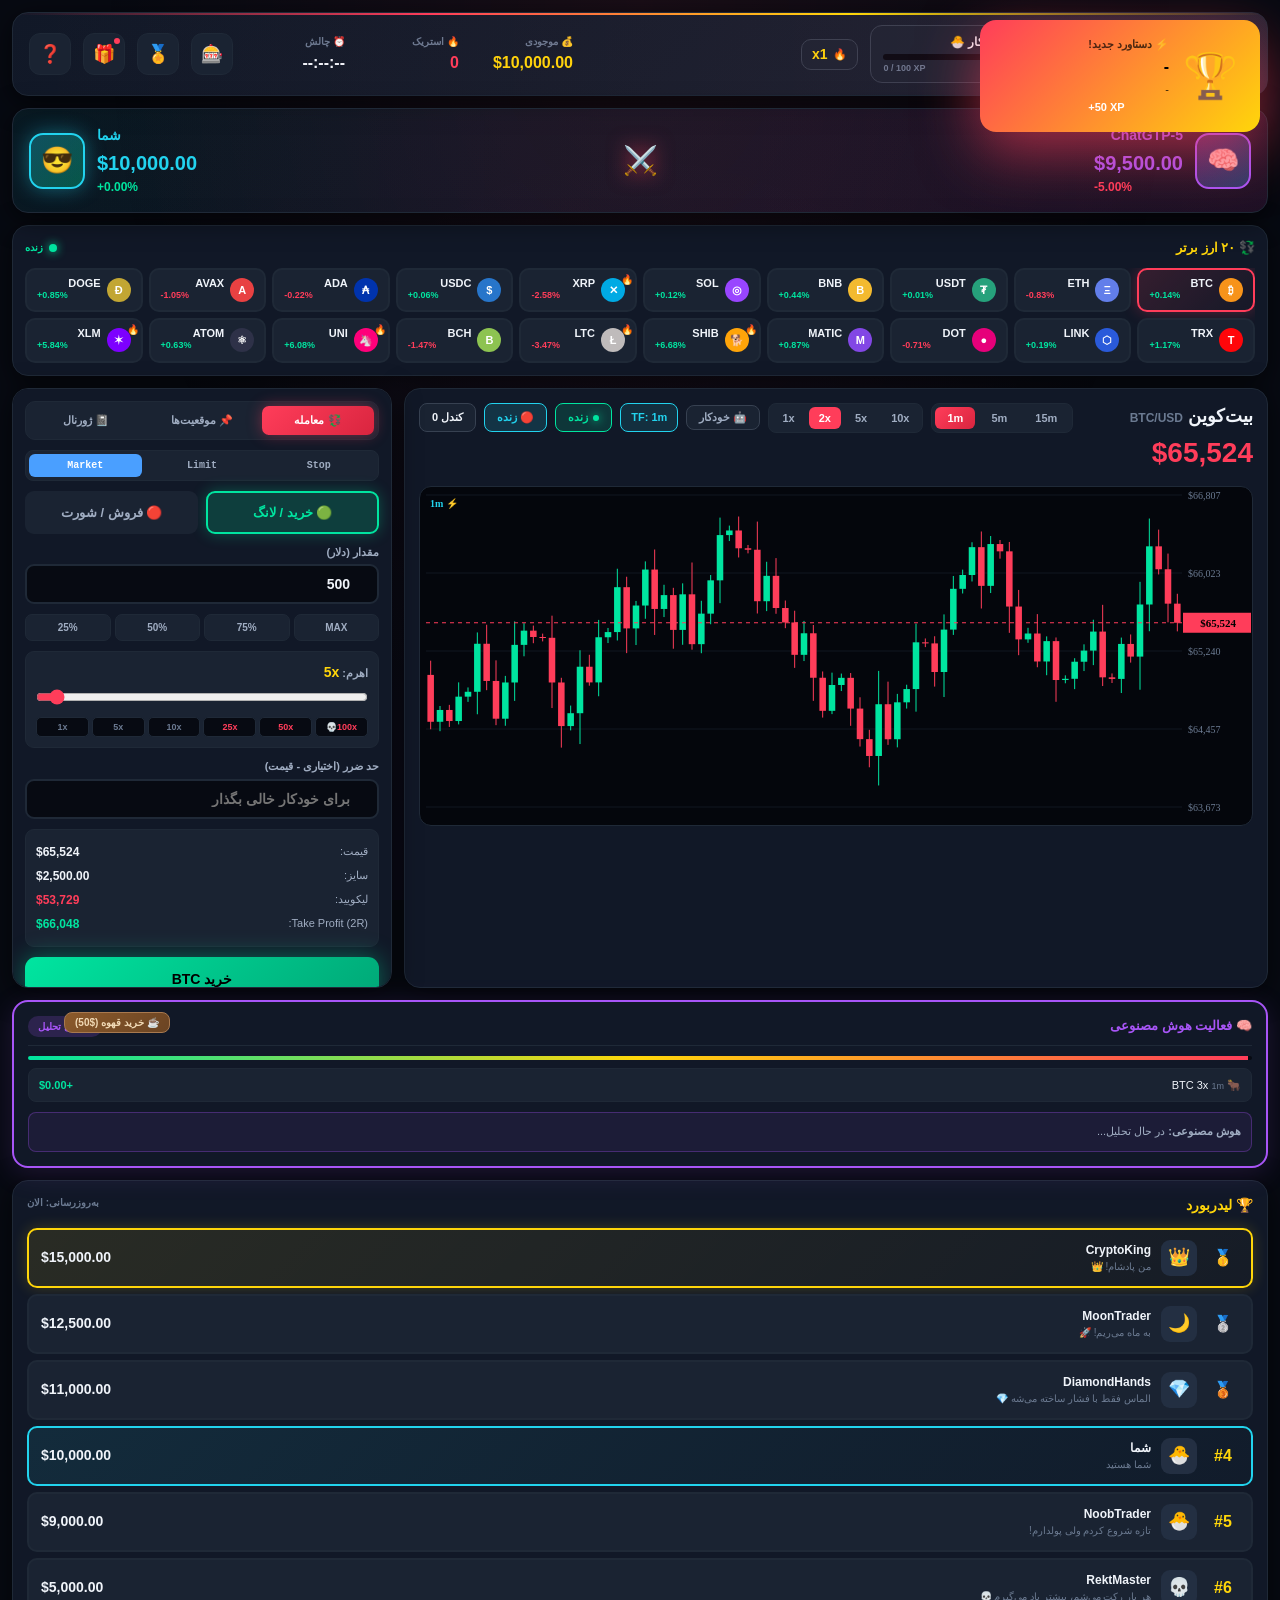
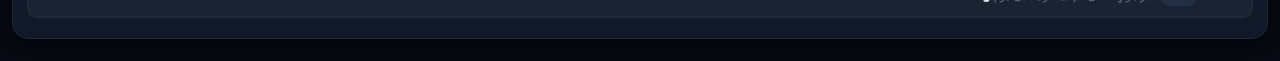
==== commit 589b66f9: "Add files via upload" ====
--- a/index.html
+++ b/index.html
@@ -2,13028 +2,1730 @@
 <html lang="fa" dir="rtl">
 <head>
 <meta charset="UTF-8">
-<meta name="viewport" content="width=device-width, initial-scale=1.0">
-<meta name="description" content="NeuralHub AI - پلتفرم هوش مصنوعی پیشرفته">
-<meta name="keywords" content="AI, هوش مصنوعی, چت بات, ترجمه, تحلیل متن">
-<title>NeuralHub AI | پلتفرم هوش مصنوعی</title>
-
+<meta name="viewport" content="width=device-width, initial-scale=1.0, maximum-scale=1.0, user-scalable=no">
+<title>⚡ کریپتو راش — هر کندل، یک ضربان</title>
+<!-- Adivery SDK -->
+<script src="https://cdn.adivery.com/sdk/adivery.js"></script>
 <style>
-/* ============================================
-   RESET & BASE STYLES
-   ============================================ */
-* {
-    margin: 0;
-    padding: 0;
-    box-sizing: border-box;
-    -webkit-tap-highlight-color: transparent;
-}
-
-:root {
-    --primary: #6366f1;
-    --primary-dark: #4f46e5;
-    --primary-light: #818cf8;
-    --secondary: #ec4899;
-    --accent: #06b6d4;
-    --success: #10b981;
-    --warning: #f59e0b;
-    --danger: #ef4444;
-    --dark: #0f172a;
-    --dark-2: #1e293b;
-    --dark-3: #334155;
-    --light: #f8fafc;
-    --gray: #64748b;
-    --gray-light: #cbd5e1;
-    --border: #e2e8f0;
-    --shadow-sm: 0 1px 2px rgba(0,0,0,0.05);
-    --shadow: 0 4px 6px -1px rgba(0,0,0,0.1);
-    --shadow-lg: 0 10px 25px -5px rgba(0,0,0,0.1);
-    --shadow-xl: 0 20px 40px -10px rgba(0,0,0,0.15);
-    --radius-sm: 8px;
-    --radius: 12px;
-    --radius-lg: 16px;
-    --radius-xl: 24px;
-    --transition: all 0.3s cubic-bezier(0.4, 0, 0.2, 1);
-    --font: 'Segoe UI', Tahoma, Geneva, Verdana, sans-serif;
-}
-
-html {
-    scroll-behavior: smooth;
-}
-
-body {
-    font-family: var(--font);
-    background: var(--light);
-    color: var(--dark);
-    line-height: 1.6;
-    overflow-x: hidden;
-    min-height: 100vh;
-    transition: var(--transition);
-}
-
-/* Dark Mode */
-body.dark-mode {
-    --light: #0f172a;
-    --dark: #f8fafc;
-    --dark-2: #1e293b;
-    --dark-3: #334155;
-    --border: #334155;
-    --gray-light: #475569;
-    background: #0f172a;
-    color: #f8fafc;
-}
-
-body.dark-mode .navbar {
-    background: rgba(15, 23, 42, 0.95);
-    border-bottom-color: #334155;
-}
-
-body.dark-mode .card,
-body.dark-mode .feature-card,
-body.dark-mode .chat-container {
-    background: #1e293b;
-    border-color: #334155;
-}
-
-body.dark-mode input,
-body.dark-mode textarea,
-body.dark-mode select {
-    background: #334155;
-    color: #f8fafc;
-    border-color: #475569;
-}
-
-/* ============================================
-   SCROLLBAR
-   ============================================ */
-::-webkit-scrollbar {
-    width: 10px;
-    height: 10px;
-}
-
-::-webkit-scrollbar-track {
-    background: transparent;
-}
-
-::-webkit-scrollbar-thumb {
-    background: var(--primary);
-    border-radius: 5px;
-}
-
-::-webkit-scrollbar-thumb:hover {
-    background: var(--primary-dark);
-}
-
-/* ============================================
-   NAVBAR
-   ============================================ */
-.navbar {
-    position: fixed;
-    top: 0;
-    right: 0;
-    left: 0;
-    background: rgba(255, 255, 255, 0.95);
-    backdrop-filter: blur(20px);
-    -webkit-backdrop-filter: blur(20px);
-    border-bottom: 1px solid var(--border);
-    z-index: 1000;
-    transition: var(--transition);
-}
-
-.nav-container {
-    max-width: 1400px;
-    margin: 0 auto;
-    padding: 1rem 2rem;
-    display: flex;
-    align-items: center;
-    justify-content: space-between;
-    gap: 1rem;
-}
-
-.logo {
-    display: flex;
-    align-items: center;
-    gap: 0.75rem;
-    font-size: 1.5rem;
-    font-weight: 800;
-    color: var(--primary);
-    cursor: pointer;
-    text-decoration: none;
-}
-
-.logo-icon {
-    width: 42px;
-    height: 42px;
-    background: linear-gradient(135deg, var(--primary), var(--secondary));
-    border-radius: var(--radius);
-    display: flex;
-    align-items: center;
-    justify-content: center;
-    color: white;
-    font-size: 1.5rem;
-    animation: pulse 3s infinite;
-}
-
-@keyframes pulse {
-    0%, 100% { transform: scale(1); }
-    50% { transform: scale(1.05); }
-}
-
-.logo-text span {
-    color: var(--secondary);
-}
-
-.nav-menu {
-    display: flex;
-    list-style: none;
-    gap: 0.5rem;
-    align-items: center;
-}
-
-.nav-link {
-    padding: 0.6rem 1.2rem;
-    border-radius: var(--radius-sm);
-    color: var(--dark);
-    text-decoration: none;
-    font-weight: 500;
-    transition: var(--transition);
-    cursor: pointer;
-    border: none;
-    background: transparent;
-    font-family: inherit;
-    font-size: 0.95rem;
-}
-
-.nav-link:hover,
-.nav-link.active {
-    background: var(--primary);
-    color: white;
-}
-
-.nav-actions {
-    display: flex;
-    gap: 0.5rem;
-    align-items: center;
-}
-
-.icon-btn {
-    width: 42px;
-    height: 42px;
-    border-radius: var(--radius-sm);
-    border: 1px solid var(--border);
-    background: transparent;
-    color: var(--dark);
-    cursor: pointer;
-    display: flex;
-    align-items: center;
-    justify-content: center;
-    font-size: 1.2rem;
-    transition: var(--transition);
-}
-
-.icon-btn:hover {
-    background: var(--primary);
-    color: white;
-    border-color: var(--primary);
-}
-
-.menu-toggle {
-    display: none;
-}
-
-/* ============================================
-   BUTTONS
-   ============================================ */
-.btn {
-    padding: 0.75rem 1.5rem;
-    border-radius: var(--radius-sm);
-    border: none;
-    font-family: inherit;
-    font-size: 0.95rem;
-    font-weight: 600;
-    cursor: pointer;
-    transition: var(--transition);
-    display: inline-flex;
-    align-items: center;
-    gap: 0.5rem;
-    text-decoration: none;
-    justify-content: center;
-}
-
-.btn-primary {
-    background: linear-gradient(135deg, var(--primary), var(--primary-dark));
-    color: white;
-    box-shadow: 0 4px 15px rgba(99, 102, 241, 0.4);
-}
-
-.btn-primary:hover {
-    transform: translateY(-2px);
-    box-shadow: 0 8px 25px rgba(99, 102, 241, 0.5);
-}
-
-.btn-secondary {
-    background: linear-gradient(135deg, var(--secondary), #db2777);
-    color: white;
-    box-shadow: 0 4px 15px rgba(236, 72, 153, 0.4);
-}
-
-.btn-secondary:hover {
-    transform: translateY(-2px);
-    box-shadow: 0 8px 25px rgba(236, 72, 153, 0.5);
-}
-
-.btn-outline {
-    background: transparent;
-    border: 2px solid var(--primary);
-    color: var(--primary);
-}
-
-.btn-outline:hover {
-    background: var(--primary);
-    color: white;
-}
-
-.btn-ghost {
-    background: transparent;
-    color: var(--dark);
-}
-
-.btn-ghost:hover {
-    background: var(--border);
-}
-
-.btn:disabled {
-    opacity: 0.5;
-    cursor: not-allowed;
-    transform: none !important;
-}
-
-/* ============================================
-   HERO SECTION
-   ============================================ */
-.hero {
-    min-height: 100vh;
-    display: flex;
-    align-items: center;
-    justify-content: center;
-    padding: 8rem 2rem 4rem;
-    position: relative;
-    overflow: hidden;
-}
-
-.hero-bg {
-    position: absolute;
-    inset: 0;
-    z-index: -1;
-    overflow: hidden;
-}
-
-.hero-bg::before,
-.hero-bg::after {
-    content: '';
-    position: absolute;
-    border-radius: 50%;
-    filter: blur(80px);
-    opacity: 0.5;
-    animation: float 20s infinite ease-in-out;
-}
-
-.hero-bg::before {
-    width: 500px;
-    height: 500px;
-    background: var(--primary);
-    top: -100px;
-    right: -100px;
-}
-
-.hero-bg::after {
-    width: 400px;
-    height: 400px;
-    background: var(--secondary);
-    bottom: -100px;
-    left: -100px;
-    animation-delay: -10s;
-}
-
-@keyframes float {
-    0%, 100% { transform: translate(0, 0) scale(1); }
-    33% { transform: translate(50px, -50px) scale(1.1); }
-    66% { transform: translate(-50px, 50px) scale(0.9); }
-}
-
-.hero-content {
-    max-width: 900px;
-    text-align: center;
-    animation: fadeInUp 1s ease;
-}
-
-@keyframes fadeInUp {
-    from {
-        opacity: 0;
-        transform: translateY(30px);
-    }
-    to {
-        opacity: 1;
-        transform: translateY(0);
-    }
-}
-
-.hero-badge {
-    display: inline-flex;
-    align-items: center;
-    gap: 0.5rem;
-    padding: 0.5rem 1rem;
-    background: rgba(99, 102, 241, 0.1);
-    color: var(--primary);
-    border-radius: 50px;
-    font-size: 0.85rem;
-    font-weight: 600;
-    margin-bottom: 1.5rem;
-    border: 1px solid rgba(99, 102, 241, 0.2);
-}
-
-.hero-badge .dot {
-    width: 8px;
-    height: 8px;
-    background: var(--success);
-    border-radius: 50%;
-    animation: blink 2s infinite;
-}
-
-@keyframes blink {
-    0%, 100% { opacity: 1; }
-    50% { opacity: 0.3; }
-}
-
-.hero-title {
-    font-size: clamp(2rem, 6vw, 4.5rem);
-    font-weight: 900;
-    line-height: 1.1;
-    margin-bottom: 1.5rem;
-    background: linear-gradient(135deg, var(--primary), var(--secondary), var(--accent));
-    -webkit-background-clip: text;
-    -webkit-text-fill-color: transparent;
-    background-clip: text;
-}
-
-.hero-subtitle {
-    font-size: clamp(1rem, 2vw, 1.3rem);
-    color: var(--gray);
-    margin-bottom: 2.5rem;
-    max-width: 700px;
-    margin-left: auto;
-    margin-right: auto;
-}
-
-.hero-actions {
-    display: flex;
-    gap: 1rem;
-    justify-content: center;
-    flex-wrap: wrap;
-    margin-bottom: 3rem;
-}
-
-.hero-stats {
-    display: grid;
-    grid-template-columns: repeat(auto-fit, minmax(150px, 1fr));
-    gap: 2rem;
-    max-width: 800px;
-    margin: 0 auto;
-}
-
-.stat {
-    text-align: center;
-}
-
-.stat-number {
-    font-size: 2.5rem;
-    font-weight: 900;
-    color: var(--primary);
-    line-height: 1;
-}
-
-.stat-label {
-    color: var(--gray);
-    font-size: 0.9rem;
-    margin-top: 0.5rem;
-}
-
-/* ============================================
-   SECTIONS
-   ============================================ */
-.section {
-    padding: 5rem 2rem;
-    max-width: 1400px;
-    margin: 0 auto;
-}
-
-.section-header {
-    text-align: center;
-    margin-bottom: 4rem;
-}
-
-.section-title {
-    font-size: clamp(1.8rem, 4vw, 2.8rem);
-    font-weight: 800;
-    margin-bottom: 1rem;
-    color: var(--dark);
-}
-
-.section-desc {
-    color: var(--gray);
-    font-size: 1.1rem;
-    max-width: 600px;
-    margin: 0 auto;
-}
-
-/* ============================================
-   FEATURE CARDS
-   ============================================ */
-.features-grid {
-    display: grid;
-    grid-template-columns: repeat(auto-fit, minmax(280px, 1fr));
-    gap: 1.5rem;
-}
-
-.feature-card {
-    background: white;
-    padding: 2rem;
-    border-radius: var(--radius-lg);
-    border: 1px solid var(--border);
-    transition: var(--transition);
-    cursor: pointer;
-    position: relative;
-    overflow: hidden;
-}
-
-.feature-card::before {
-    content: '';
-    position: absolute;
-    top: 0;
-    right: 0;
-    width: 100px;
-    height: 100px;
-    background: linear-gradient(135deg, var(--primary), var(--secondary));
-    opacity: 0.1;
-    border-radius: 50%;
-    transform: translate(30%, -30%);
-    transition: var(--transition);
-}
-
-.feature-card:hover {
-    transform: translateY(-8px);
-    box-shadow: var(--shadow-xl);
-    border-color: var(--primary);
-}
-
-.feature-card:hover::before {
-    transform: translate(20%, -20%) scale(1.5);
-}
-
-.feature-icon {
-    width: 60px;
-    height: 60px;
-    border-radius: var(--radius);
-    background: linear-gradient(135deg, var(--primary), var(--secondary));
-    display: flex;
-    align-items: center;
-    justify-content: center;
-    font-size: 1.8rem;
-    color: white;
-    margin-bottom: 1.5rem;
-    position: relative;
-    z-index: 1;
-}
-
-.feature-title {
-    font-size: 1.3rem;
-    font-weight: 700;
-    margin-bottom: 0.75rem;
-    color: var(--dark);
-    position: relative;
-    z-index: 1;
-}
-
-.feature-desc {
-    color: var(--gray);
-    font-size: 0.95rem;
-    line-height: 1.7;
-    position: relative;
-    z-index: 1;
-}
-
-/* ============================================
-   LOADING
-   ============================================ */
-.loading-screen {
-    position: fixed;
-    inset: 0;
-    background: var(--light);
-    display: flex;
-    align-items: center;
-    justify-content: center;
-    z-index: 9999;
-    transition: opacity 0.5s, visibility 0.5s;
-}
-
-.loading-screen.hidden {
-    opacity: 0;
-    visibility: hidden;
-}
-
-.loader {
-    width: 60px;
-    height: 60px;
-    border: 4px solid var(--border);
-    border-top-color: var(--primary);
-    border-radius: 50%;
-    animation: spin 1s linear infinite;
-}
-
-@keyframes spin {
-    to { transform: rotate(360deg); }
-}
-
-/* ============================================
-   RESPONSIVE
-   ============================================ */
-@media (max-width: 768px) {
-    .nav-menu {
-        position: fixed;
-        top: 70px;
-        right: -100%;
-        width: 80%;
-        max-width: 300px;
-        height: calc(100vh - 70px);
-        background: var(--light);
-        flex-direction: column;
-        padding: 2rem 1rem;
-        transition: var(--transition);
-        box-shadow: var(--shadow-xl);
-        align-items: stretch;
-        border-left: 1px solid var(--border);
-    }
-    
-    body.dark-mode .nav-menu {
-        background: var(--dark-2);
-    }
-    
-    .nav-menu.active {
-        right: 0;
-    }
-    
-    .nav-link {
-        text-align: right;
-        padding: 1rem;
-        width: 100%;
-    }
-    
-    .menu-toggle {
-        display: flex;
-    }
-    
-    .nav-container {
-        padding: 1rem;
-    }
-    
-    .section {
-        padding: 3rem 1rem;
-    }
-    
-    .hero {
-        padding: 6rem 1rem 3rem;
-    }
-    
-    .hero-actions {
-        flex-direction: column;
-        width: 100%;
-    }
-    
-    .hero-actions .btn {
-        width: 100%;
-    }
-}
-
-/* Utility Classes */
-.hidden { display: none !important; }
-.text-center { text-align: center; }
-.mt-1 { margin-top: 1rem; }
-.mt-2 { margin-top: 2rem; }
-.mb-1 { margin-bottom: 1rem; }
-.mb-2 { margin-bottom: 2rem; }
+/* ========================================== -->
+/* استایل‌های پایه و متغیرها                   -->
+/* ========================================== */
+*{margin:0;padding:0;box-sizing:border-box;font-family:'Vazirmatn', 'Segoe UI',Tahoma,sans-serif;-webkit-tap-highlight-color:transparent}
+:root{
+  --bg:#070a12;--card:#111827;--card2:#1a2332;--card3:#232f42;
+  --border:#1f2937;--border2:#374151;
+  --text:#f0f4fa;--text2:#a0adc2;--text3:#6b7a91;
+  --rush:#FF3D5A;--rush2:#ff6b82;
+  --green:#00E5A0;--green2:#00ffb3;
+  --gold:#FFD60A;--gold2:#ffe74d;
+  --blue:#4a9fff;--purple:#A855F7;--cyan:#22D3EE;
+  --ai:#A855F7;--player:#22D3EE;--pink:#FF6EC7;
+  --shadow:0 6px 28px rgba(0,0,0,.6);
+  --glow-rush:0 0 30px rgba(255,61,90,.5);
+  --glow-green:0 0 30px rgba(0,229,160,.5);
+}
+body{background:var(--bg);color:var(--text);font-size:14px;line-height:1.5;overflow-x:hidden;position:relative;padding-bottom:10px}
+body::before{content:'';position:fixed;inset:0;background:radial-gradient(ellipse at top,rgba(255,61,90,.08),transparent 60%),radial-gradient(ellipse at bottom,rgba(168,85,247,.06),transparent 60%);pointer-events:none;z-index:0}
+#app{max-width:1750px;margin:0 auto;padding:12px;display:flex;flex-direction:column;gap:12px;position:relative;z-index:1}
+button{cursor:pointer;border:none;background:none;color:inherit;font-family:inherit;transition:all .15s}
+input{font-family:inherit}
+::-webkit-scrollbar{width:8px;height:8px}
+::-webkit-scrollbar-thumb{background:var(--border2);border-radius:10px}
+
+/* کانتینر تبلیغات */
+#adivery-banner-container {
+  position: fixed; bottom: 0; left: 0; width: 100%; height: 50px;
+  background: var(--card); z-index: 99999; display: none;
+  justify-content: center; align-items: center;
+  border-top: 1px solid var(--border); box-shadow: 0 -4px 10px rgba(0,0,0,0.5);
+}
+#adivery-banner { width: 100%; height: 100%; }
+
+/* ========================================== -->
+/* انیمیشن‌ها                                 -->
+/* ========================================== */
+@keyframes heartbeat{0%,100%{transform:scale(1)}14%{transform:scale(1.15)}28%{transform:scale(1)}42%{transform:scale(1.1)}70%{transform:scale(1)}}
+@keyframes bolt{0%,100%{filter:drop-shadow(0 0 8px var(--rush))}50%{filter:drop-shadow(0 0 20px var(--rush)) drop-shadow(0 0 40px var(--gold))}}
+@keyframes bounce{0%,100%{transform:translateY(0)}50%{transform:translateY(-8px)}}
+@keyframes pulse{0%,100%{opacity:1}50%{opacity:.5}}
+@keyframes slideIn{from{opacity:0;transform:translateY(-20px)}to{opacity:1;transform:translateY(0)}}
+@keyframes slideInRight{from{opacity:0;transform:translateX(100px)}to{opacity:1;transform:translateX(0)}}
+@keyframes glow{0%,100%{box-shadow:0 0 15px rgba(255,61,90,.4)}50%{box-shadow:0 0 30px rgba(255,61,90,.8)}}
+@keyframes fadeIn{from{opacity:0}to{opacity:1}}
+@keyframes floatUp{from{opacity:1;transform:translateY(0)}to{opacity:0;transform:translateY(-60px)}}
+@keyframes spin{to{transform:rotate(360deg)}}
+@keyframes flashRed{0%,100%{background:var(--card)}50%{background:rgba(255,61,90,.2)}}
+@keyframes rushPulse{0%,100%{background-position:0% 50%}50%{background-position:100% 50%}}
+
+/* ========================================== -->
+/* هدر                                      -->
+/* ========================================== */
+.logo-svg{width:44px;height:44px;flex-shrink:0;animation:bolt 2s infinite}
+#topbar{display:flex;align-items:center;gap:12px;padding:12px 16px;background:linear-gradient(135deg,var(--card),var(--card2));border:1px solid var(--border);border-radius:16px;box-shadow:var(--shadow);flex-wrap:wrap;position:relative;overflow:hidden}
+#topbar::before{content:'';position:absolute;inset:0;background:linear-gradient(90deg,transparent,rgba(255,61,90,.06),transparent);animation:rushPulse 4s infinite;background-size:200% 100%;pointer-events:none}
+#topbar::after{content:'';position:absolute;left:0;right:0;height:2px;background:linear-gradient(90deg,transparent,var(--rush),var(--gold),transparent);top:0;animation:pulse 2s infinite;pointer-events:none}
+.brand{display:flex;align-items:center;gap:10px;padding-left:14px;border-left:1px solid var(--border)}
+.brand-text h1{font-size:16px;font-weight:900;background:linear-gradient(90deg,var(--rush),var(--gold));-webkit-background-clip:text;-webkit-text-fill-color:transparent;background-clip:text;letter-spacing:1px}
+.brand-text p{font-size:9px;color:var(--text3);font-weight:700;letter-spacing:.5px}
+.player-profile{display:flex;align-items:center;gap:10px;padding:6px 12px;background:var(--card2);border-radius:12px;border:1px solid var(--border2)}
+.avatar-box{position:relative;width:44px;height:44px;flex-shrink:0}
+.avatar-emoji{width:100%;height:100%;border-radius:12px;background:linear-gradient(135deg,var(--purple),var(--cyan));display:flex;align-items:center;justify-content:center;font-size:22px}
+.level-badge{position:absolute;bottom:-4px;right:-4px;background:linear-gradient(135deg,var(--rush),var(--gold));color:#000;font-weight:900;font-size:11px;padding:2px 6px;border-radius:8px;border:2px solid var(--card2);min-width:22px;text-align:center;box-shadow:0 0 10px rgba(255,61,90,.5)}
+.player-info{min-width:120px}
+.player-name{font-size:12px;font-weight:900;margin-bottom:3px}
+.xp-bar-mini{height:6px;background:var(--bg);border-radius:3px;overflow:hidden;margin-bottom:2px;direction:ltr}
+.xp-fill{height:100%;background:linear-gradient(90deg,var(--rush),var(--gold),var(--green));width:0%;transition:width .5s;position:relative;background-size:200% 100%;animation:rushPulse 3s infinite}
+.xp-text{font-size:9px;color:var(--text3);font-weight:800;text-align:left;direction:ltr}
+.combo-meter{display:flex;align-items:center;gap:6px;padding:4px 10px;background:var(--card2);border-radius:10px;border:1px solid var(--border2);font-size:11px;font-weight:900}
+.combo-meter.hot{background:linear-gradient(135deg,rgba(255,61,90,.2),rgba(255,214,10,.2));border-color:var(--rush);animation:pulse 1s infinite;box-shadow:var(--glow-rush)}
+.combo-x{color:var(--gold);font-size:14px}
+.top-stats{display:flex;gap:14px;margin-right:auto}
+.stat-item{display:flex;flex-direction:column;gap:2px;min-width:100px}
+.stat-label{font-size:10px;color:var(--text3);font-weight:800}
+.stat-value{font-size:16px;font-weight:900;text-align:right;font-variant-numeric:tabular-nums;direction:ltr}
+.stat-value.gold{color:var(--gold)}
+.stat-value.red{color:var(--rush)}
+.stat-value.green{color:var(--green)}
+.btn-icon{width:42px;height:42px;border-radius:11px;background:var(--card2);border:1px solid var(--border);font-size:18px;display:flex;align-items:center;justify-content:center;position:relative}
+.btn-icon:hover{border-color:var(--rush);transform:translateY(-2px);box-shadow:var(--glow-rush)}
+.btn-icon .notif-dot{position:absolute;top:2px;right:2px;width:10px;height:10px;border-radius:50%;background:var(--rush);animation:pulse .8s infinite;border:2px solid var(--card2)}
+
+/* ========================================== -->
+/* پنل‌ها و مودال‌ها                           -->
+/* ========================================== */
+.panel-overlay{position:fixed;inset:0;background:rgba(0,0,0,.92);backdrop-filter:blur(10px);z-index:10000;display:none;align-items:center;justify-content:center;padding:20px}
+.panel-overlay.show{display:flex;animation:fadeIn .3s}
+.panel-card{background:var(--card);border:2px solid var(--rush);border-radius:20px;padding:24px;max-width:700px;width:100%;max-height:85vh;overflow-y:auto;animation:slideIn .4s;position:relative;box-shadow:var(--glow-rush)}
+.panel-card::before{content:'';position:absolute;top:0;left:0;right:0;height:3px;background:linear-gradient(90deg,var(--rush),var(--gold),var(--green),var(--purple));border-radius:20px 20px 0 0}
+.panel-card h2{font-size:22px;background:linear-gradient(90deg,var(--rush),var(--gold));-webkit-background-clip:text;-webkit-text-fill-color:transparent;background-clip:text;margin-bottom:6px;font-weight:900}
+.panel-card .subtitle{color:var(--text2);font-size:13px;margin-bottom:20px}
+.close-x{position:absolute;top:14px;left:14px;background:var(--card2);border-radius:8px;width:34px;height:34px;font-size:16px;display:flex;align-items:center;justify-content:center;z-index:10}
+.close-x:hover{background:var(--rush);color:#fff}
+.help-content h3{font-size:14px;color:var(--rush);margin-top:16px;margin-bottom:8px}
+.help-content ul{padding-right:20px;font-size:13px;color:var(--text2);line-height:1.8}
+.help-content kbd{background:var(--card3);padding:2px 8px;border-radius:5px;font-family:monospace;font-size:11px;color:var(--gold);font-weight:900;direction:ltr;display:inline-block}
+
+/* گریدها */
+.achievements-grid{display:grid;grid-template-columns:repeat(auto-fill,minmax(140px,1fr));gap:10px}
+.ach-card{background:var(--card2);border:2px solid var(--border);border-radius:12px;padding:14px;text-align:center;transition:all .2s}
+.ach-card.unlocked{border-color:var(--gold);background:linear-gradient(135deg,rgba(255,214,10,.15),rgba(255,214,10,.02));box-shadow:0 0 20px rgba(255,214,10,.3)}
+.ach-card.locked{opacity:.5;filter:grayscale(1)}
+.ach-card .ach-icon{font-size:36px;margin-bottom:8px}
+.ach-card .ach-name{font-size:12px;font-weight:900;margin-bottom:4px}
+.ach-card .ach-desc{font-size:10px;color:var(--text3);line-height:1.4}
+.ach-card .ach-reward{font-size:10px;color:var(--gold);font-weight:900;margin-top:6px;direction:ltr}
+
+.daily-card{text-align:center}
+.daily-rewards-grid{display:flex;gap:6px;justify-content:center;margin:20px 0;flex-wrap:wrap}
+.daily-reward-box{width:60px;height:80px;border-radius:10px;display:flex;flex-direction:column;align-items:center;justify-content:center;gap:4px;font-weight:900;font-size:11px;background:var(--card3);border:2px solid var(--border)}
+.daily-reward-box.claimed{background:var(--green);color:#000;border-color:var(--green)}
+.daily-reward-box.current{background:linear-gradient(135deg,var(--rush),var(--gold));color:#000;border-color:var(--gold);transform:scale(1.15);box-shadow:var(--glow-rush);animation:pulse 1.5s infinite}
+.daily-reward-box .day-num{font-size:10px;opacity:.8}
+.daily-reward-box .amount{font-size:13px;direction:ltr}
+.btn-claim{padding:14px 40px;border-radius:12px;font-size:16px;font-weight:900;background:linear-gradient(135deg,var(--green),#00a877);color:#000;box-shadow:0 4px 0 rgba(0,0,0,.3),var(--glow-green)}
+.btn-claim:hover{transform:translateY(-2px)}
+
+/* ========================================== -->
+/* نوار نبرد و انتخاب ارز                     -->
+/* ========================================== */
+.battle-bar{display:grid;grid-template-columns:1fr auto 1fr;gap:14px;align-items:center;padding:16px;background:linear-gradient(135deg,rgba(34,211,238,.08),rgba(168,85,247,.08));border:1px solid var(--border);border-radius:16px;box-shadow:var(--shadow);position:relative;overflow:hidden}
+.battle-bar::before{content:'';position:absolute;inset:0;background:linear-gradient(90deg,transparent,rgba(255,61,90,.05),transparent);animation:rushPulse 3s infinite;background-size:200% 100%;pointer-events:none}
+.battle-side{display:flex;align-items:center;gap:12px;position:relative}
+.battle-side.player{justify-content:flex-end;text-align:left}
+.battle-avatar{width:56px;height:56px;border-radius:14px;display:flex;align-items:center;justify-content:center;font-size:26px;background:linear-gradient(135deg,rgba(168,85,247,.3),rgba(74,159,255,.3));border:2px solid var(--ai);animation:glow 2s infinite}
+.battle-side.player .battle-avatar{background:linear-gradient(135deg,rgba(34,211,238,.3),rgba(0,229,160,.3));border-color:var(--player);animation:none;box-shadow:0 0 20px rgba(34,211,238,.4)}
+.battle-name{font-size:14px;font-weight:900;margin-bottom:2px}
+.battle-name.ai{color:var(--ai)}
+.battle-name.player{color:var(--player)}
+.battle-value{font-size:20px;font-weight:900;font-variant-numeric:tabular-nums;direction:ltr}
+.battle-value.ai{color:var(--ai)}
+.battle-value.player{color:var(--player)}
+.battle-pnl{font-size:12px;font-weight:800;direction:ltr}
+.vs-badge{font-size:28px;font-weight:900;color:var(--rush);text-shadow:0 0 20px rgba(255,61,90,.8);animation:heartbeat 1.5s infinite}
+
+.coin-selector{background:var(--card);border:1px solid var(--border);border-radius:16px;padding:12px;box-shadow:var(--shadow)}
+.coin-selector-header{display:flex;justify-content:space-between;align-items:center;margin-bottom:10px;gap:10px;flex-wrap:wrap}
+.coin-selector-header h3{font-size:13px;color:var(--gold);font-weight:900}
+.live-indicator{display:flex;align-items:center;gap:6px;font-size:10px;font-weight:900;color:var(--green)}
+.live-dot{width:8px;height:8px;border-radius:50%;background:var(--green);animation:pulse 1s infinite;box-shadow:0 0 10px var(--green)}
+.coin-grid{display:grid;grid-template-columns:repeat(auto-fill,minmax(110px,1fr));gap:6px;max-height:220px;overflow-y:auto}
+.coin-chip{display:flex;align-items:center;gap:6px;padding:8px 10px;background:var(--card2);border:2px solid var(--border);border-radius:10px;cursor:pointer;transition:all .15s;position:relative;overflow:hidden}
+.coin-chip:hover{border-color:var(--border2);transform:translateY(-1px)}
+.coin-chip.active{border-color:var(--rush);background:linear-gradient(135deg,rgba(255,61,90,.15),rgba(255,61,90,.02));box-shadow:0 0 15px rgba(255,61,90,.3)}
+.coin-chip .coin-logo{width:24px;height:24px;border-radius:50%;display:flex;align-items:center;justify-content:center;font-size:11px;font-weight:900;color:#fff;flex-shrink:0}
+.coin-chip .coin-info{display:flex;flex-direction:column;min-width:0;flex:1}
+.coin-chip .coin-sym{font-size:11px;font-weight:900;line-height:1;direction:ltr;text-align:right}
+.coin-chip .coin-chg{font-size:9px;font-weight:800;text-align:left;direction:ltr}
+.coin-chip .coin-chg.up{color:var(--green)}
+.coin-chip .coin-chg.down{color:var(--rush)}
+.coin-chip .hot-flame{position:absolute;top:2px;right:2px;font-size:10px;animation:bounce .8s infinite}
+
+/* ========================================== -->
+/* میزکار (چارت و پنل معامله)                 -->
+/* ========================================== */
+.workspace{display:grid;grid-template-columns:1fr 380px;gap:12px}
+.chart-card{background:var(--card);border:1px solid var(--border);border-radius:16px;padding:14px;box-shadow:var(--shadow)}
+.chart-header{display:flex;justify-content:space-between;align-items:flex-start;margin-bottom:12px;flex-wrap:wrap;gap:10px}
+.pair-name{font-size:18px;font-weight:900}
+.pair-name small{font-size:12px;color:var(--text3);direction:ltr;display:inline-block}
+.pair-price{font-size:28px;font-weight:900;margin-top:2px;transition:color .3s;direction:ltr;text-align:right}
+.chart-badges{display:flex;gap:8px;align-items:center;flex-wrap:wrap}
+
+.tf-selector{display:flex;gap:4px;background:var(--card2);border-radius:8px;padding:3px;border:1px solid var(--border);direction:ltr}
+.tf-btn{padding:5px 12px;border-radius:6px;font-size:11px;font-weight:900;color:var(--text2);direction:ltr}
+.tf-btn:hover{color:var(--rush)}
+.tf-btn.active{background:linear-gradient(135deg,var(--rush),#d9253f);color:#fff}
+.tf-display{padding:5px 10px;border-radius:8px;font-size:11px;font-weight:900;background:rgba(34,211,238,.12);color:var(--cyan);border:1px solid var(--cyan);direction:ltr}
+.speed-selector{display:flex;gap:4px;background:var(--card2);border-radius:8px;padding:3px;border:1px solid var(--border);direction:ltr}
+.speed-btn{padding:5px 10px;border-radius:6px;font-size:11px;font-weight:900;color:var(--text2);direction:ltr}
+.speed-btn.active{background:var(--rush);color:#fff}
+.speed-btn:hover{color:var(--rush)}
+.autopilot-btn{padding:5px 12px;border-radius:8px;font-size:11px;font-weight:900;background:var(--card2);border:1px solid var(--border2);color:var(--text2)}
+.autopilot-btn.on{background:linear-gradient(135deg,var(--green),#00a877);color:#000;border-color:var(--green);animation:pulse 1.5s infinite;box-shadow:var(--glow-green)}
+
+.phase-badge,.day-badge{padding:5px 12px;border-radius:8px;font-size:11px;font-weight:900;background:var(--card2);border:1px solid var(--border2)}
+.phase-badge.bull{background:rgba(0,229,160,.15);color:var(--green);border-color:var(--green)}
+.phase-badge.crash{background:rgba(255,61,90,.15);color:var(--rush);border-color:var(--rush)}
+.phase-badge.live{background:rgba(34,211,238,.15);color:var(--cyan);border-color:var(--cyan)}
+.live-badge{display:flex;align-items:center;gap:5px;padding:5px 12px;border-radius:8px;font-size:11px;font-weight:900;background:rgba(0,229,160,.15);color:var(--green);border:1px solid var(--green)}
+.live-badge .live-dot{width:6px;height:6px;background:var(--green);border-radius:50%;animation:pulse 1s infinite}
+.chart-container{height:340px;background:#04060c;border-radius:12px;overflow:hidden;border:1px solid var(--border);position:relative}
+#chart{width:100%;height:100%}
+
+/* ========================================== -->
+/* پنل معامله                                 -->
+/* ========================================== */
+.trade-panel{background:var(--card);border:1px solid var(--border);border-radius:16px;padding:12px;box-shadow:var(--shadow);display:flex;flex-direction:column;gap:10px;max-height:600px;overflow-y:auto}
+.tabs{display:flex;gap:4px;background:var(--card2);border-radius:10px;padding:4px;border:1px solid var(--border)}
+.tab{flex:1;padding:8px;border-radius:7px;font-size:11px;font-weight:900;color:var(--text2)}
+.tab.active{background:linear-gradient(135deg,var(--rush),#d9253f);color:#fff;box-shadow:0 0 15px rgba(255,61,90,.4)}
+.tab-content{display:none;flex-direction:column;gap:10px}
+.tab-content.active{display:flex}
+
+.order-type-selector{display:grid;grid-template-columns:1fr 1fr 1fr;gap:4px;background:var(--card2);border-radius:8px;padding:3px;border:1px solid var(--border);direction:ltr}
+.order-type-btn{padding:6px;border-radius:6px;font-size:10px;font-weight:900;color:var(--text2);font-family:monospace}
+.order-type-btn.active{background:var(--blue);color:#fff}
+
+.side-buttons{display:grid;grid-template-columns:1fr 1fr;gap:8px}
+.side-btn{padding:12px;border-radius:9px;font-size:13px;font-weight:900;background:var(--card2);border:2px solid transparent;color:var(--text2)}
+.side-btn.buy.active{background:rgba(0,229,160,.18);border-color:var(--green);color:var(--green);box-shadow:0 0 15px rgba(0,229,160,.3)}
+.side-btn.sell.active{background:rgba(255,61,90,.18);border-color:var(--rush);color:var(--rush);box-shadow:0 0 15px rgba(255,61,90,.3)}
+
+.input-group{display:flex;flex-direction:column;gap:4px}
+.input-group label{font-size:11px;color:var(--text2);font-weight:800}
+.input-group input{padding:10px 12px;background:var(--bg);border:2px solid var(--border);border-radius:9px;color:var(--text);font-size:14px;font-weight:800;outline:none;direction:ltr;text-align:right}
+.input-group input:focus{border-color:var(--rush);box-shadow:0 0 10px rgba(255,61,90,.3)}
+
+.quick-amounts{display:grid;grid-template-columns:repeat(4,1fr);gap:4px;direction:ltr}
+.quick-amounts button{padding:7px;background:var(--card2);border:1px solid var(--border);border-radius:7px;color:var(--text2);font-size:10px;font-weight:900}
+.quick-amounts button:hover{color:var(--rush);border-color:var(--rush)}
+
+.leverage-box{background:var(--card2);padding:10px;border-radius:9px;border:1px solid var(--border)}
+.leverage-box label{font-size:11px;color:var(--text2);font-weight:800;display:block;margin-bottom:6px}
+.leverage-box label b{color:var(--gold);font-size:14px;direction:ltr;display:inline-block}
+.leverage-box input[type=range]{width:100%;accent-color:var(--rush);direction:ltr}
+.lev-quick{display:grid;grid-template-columns:repeat(6,1fr);gap:3px;margin-top:6px;direction:ltr}
+.lev-quick button{padding:4px;background:var(--bg);border:1px solid var(--border);border-radius:5px;font-size:9px;font-weight:900;color:var(--text3)}
+.lev-quick button:hover{color:var(--rush);border-color:var(--rush)}
+.lev-quick button.danger{color:var(--rush)}
+
+.trade-summary{background:var(--card2);border-radius:9px;padding:10px;border:1px solid var(--border)}
+.summary-row{display:flex;justify-content:space-between;font-size:11px;padding:3px 0;color:var(--text2)}
+.summary-row b{color:var(--text);font-size:12px;direction:ltr}
+.summary-row.warn b{color:var(--rush)}
+.summary-row.profit b{color:var(--green)}
+
+.submit-btn{padding:14px;border-radius:11px;font-size:14px;font-weight:900;box-shadow:0 4px 0 rgba(0,0,0,.3);position:relative;overflow:hidden}
+.submit-btn.buy{background:linear-gradient(135deg,var(--green),#00a877);color:#000;box-shadow:0 4px 0 rgba(0,0,0,.3),0 0 25px rgba(0,229,160,.4)}
+.submit-btn.sell{background:linear-gradient(135deg,var(--rush),#d9253f);color:#fff;box-shadow:0 4px 0 rgba(0,0,0,.3),0 0 25px rgba(255,61,90,.4)}
+.submit-btn:active{transform:translateY(3px);box-shadow:0 1px 0 rgba(0,0,0,.3)}
+.submit-btn.shine::before{content:'';position:absolute;inset:0;background:linear-gradient(90deg,transparent,rgba(255,255,255,.3),transparent);animation:pulse 2s infinite}
+
+.position-card{background:var(--card2);border-radius:10px;padding:10px;border:1px solid var(--border);margin-bottom:8px}
+.position-card.near-liq{border-color:var(--rush);animation:flashRed 1s infinite}
+.position-header{display:flex;justify-content:space-between;font-size:12px;font-weight:900;margin-bottom:6px}
+.position-details{display:grid;grid-template-columns:1fr 1fr;gap:3px;font-size:10px;color:var(--text3);margin-bottom:6px}
+.position-details b{color:var(--text2);direction:ltr}
+.btn-close-pos{width:100%;padding:6px;border-radius:6px;font-size:11px;font-weight:900;background:rgba(255,61,90,.18);color:var(--rush);border:1px solid rgba(255,61,90,.4)}
+
+.journal-header{display:flex;justify-content:space-between;align-items:center;padding:8px 0;border-bottom:1px solid var(--border);margin-bottom:8px;font-size:12px;font-weight:900}
+.journal-item{background:var(--card2);border-radius:8px;padding:10px;margin-bottom:6px;font-size:11px;border-right:3px solid var(--border)}
+.journal-item.win{border-color:var(--green)}
+.journal-item.loss{border-color:var(--rush)}
+.journal-item .j-header{display:flex;justify-content:space-between;margin-bottom:4px}
+.journal-item .j-side{font-weight:900}
+.journal-item .j-pnl{font-weight:900;direction:ltr}
+
+/* ========================================== -->
+/* پنل هوش مصنوعی و لیدربورد                  -->
+/* ========================================== */
+.ai-panel{background:var(--card);border:2px solid var(--ai);border-radius:16px;padding:14px;box-shadow:0 6px 28px rgba(168,85,247,.15);position:relative}
+.ai-panel.sleepy{border-color:var(--text3);opacity:.8}
+.ai-panel-header{display:flex;justify-content:space-between;align-items:center;padding-bottom:8px;border-bottom:1px solid var(--border);margin-bottom:10px}
+.ai-panel-header span:first-child{font-size:13px;font-weight:900;color:var(--ai)}
+.ai-mood{padding:3px 10px;border-radius:10px;background:rgba(168,85,247,.18);color:var(--ai);font-size:10px;font-weight:900;animation:pulse 1.5s infinite}
+.ai-positions{display:flex;flex-direction:column;gap:6px;max-height:150px;overflow-y:auto;margin-bottom:10px}
+.ai-pos-item{background:var(--card2);border-radius:8px;padding:8px 10px;border:1px solid var(--border);display:flex;justify-content:space-between;font-size:11px}
+.ai-reasoning{background:rgba(168,85,247,.08);border:1px solid rgba(168,85,247,.3);border-radius:8px;padding:10px;font-size:11px;color:var(--text2);line-height:1.6}
+.coffee-btn{position:absolute;top:10px;left:50px;padding:4px 10px;border-radius:8px;background:linear-gradient(135deg,#8b5a2b,#6b4423);color:#f0d9b5;font-size:10px;font-weight:900;border:1px solid #a8794f}
+.coffee-btn:hover{transform:scale(1.1)}
+.caffeine-bar{height:4px;background:var(--bg);border-radius:2px;margin-top:6px;overflow:hidden;direction:ltr}
+.caffeine-fill{height:100%;background:linear-gradient(90deg,var(--green),var(--gold),var(--rush));transition:width .5s}
+
+.leaderboard-card{background:var(--card);border:1px solid var(--border);border-radius:16px;padding:14px;box-shadow:var(--shadow)}
+.leaderboard-card h3{font-size:14px;color:var(--gold);margin-bottom:12px;display:flex;justify-content:space-between}
+.lb-row{display:flex;align-items:center;gap:10px;padding:10px 12px;background:var(--card2);border-radius:10px;margin-bottom:6px;border:2px solid var(--border);transition:all .2s}
+.lb-row.rank-1{border-color:var(--gold);background:linear-gradient(135deg,rgba(255,214,10,.1),rgba(255,214,10,.02));box-shadow:0 0 15px rgba(255,214,10,.2)}
+.lb-row.you{border-color:var(--cyan);background:linear-gradient(135deg,rgba(34,211,238,.1),rgba(34,211,238,.02))}
+.lb-row:hover{transform:translateX(-4px)}
+.lb-rank{font-size:16px;font-weight:900;min-width:32px;text-align:center;color:var(--gold)}
+.lb-avatar{width:36px;height:36px;border-radius:9px;display:flex;align-items:center;justify-content:center;font-size:18px;background:var(--card3)}
+.lb-info{flex:1}
+.lb-name{font-size:12px;font-weight:900;direction:ltr;text-align:right}
+.lb-desc{font-size:10px;color:var(--text3)}
+.lb-value{font-size:14px;font-weight:900;text-align:left;direction:ltr}
+
+/* ========================================== -->
+/* المان‌های شناور                             -->
+/* ========================================== */
+.toast{position:fixed;bottom:150px;left:50%;transform:translateX(-50%) translateY(100px);background:var(--card2);border:2px solid var(--gold);padding:12px 22px;border-radius:12px;font-size:13px;font-weight:900;z-index:999999;opacity:0;transition:all .3s;pointer-events:none;max-width:90vw;text-align:center;box-shadow:var(--shadow)}
+.toast.show{opacity:1;transform:translateX(-50%) translateY(0)}
+.toast.error{border-color:var(--rush);color:var(--rush);box-shadow:var(--glow-rush)}
+.toast.success{border-color:var(--green);color:var(--green);box-shadow:var(--glow-green)}
+.toast.warn{border-color:var(--gold);color:var(--gold)}
+.toast.ai{border-color:var(--ai);color:var(--ai)}
+
+.social-feed{position:fixed;bottom:70px;right:20px;width:280px;z-index:9000;pointer-events:none;display:flex;flex-direction:column;gap:6px}
+.social-notif{background:var(--card2);border:1px solid var(--border2);border-right:3px solid var(--green);border-radius:10px;padding:8px 12px;font-size:11px;animation:slideInRight .5s,floatUp 5s 4.5s forwards;box-shadow:0 4px 20px rgba(0,0,0,.5)}
+.social-notif b{color:var(--gold)}
+
+.achievement-popup{position:fixed;top:20px;right:20px;background:linear-gradient(135deg,var(--rush),var(--gold));color:#000;padding:16px 22px;border-radius:16px;box-shadow:0 20px 60px rgba(255,61,90,.6);display:flex;align-items:center;gap:14px;z-index:999999;animation:slideInRight .5s;min-width:280px}
+.achievement-popup .ach-icon{font-size:44px}
+.achievement-popup .ach-label{font-size:11px;font-weight:900;opacity:.7}
+.achievement-popup .ach-name{font-size:16px;font-weight:900;margin:2px 0}
+.achievement-popup .ach-desc{font-size:11px;opacity:.8}
+.achievement-popup .ach-xp{font-size:11px;font-weight:900;color:#fff;margin-top:2px;direction:ltr}
+
+.confetti-canvas{position:fixed;inset:0;pointer-events:none;z-index:999997}
+
+.jackpot-slot{display:flex;gap:8px;justify-content:center;margin:16px 0}
+.slot-reel{width:70px;height:70px;background:var(--bg);border:2px solid var(--gold);border-radius:12px;display:flex;align-items:center;justify-content:center;font-size:32px;font-weight:900;overflow:hidden;position:relative}
+.slot-reel.spinning{animation:spin .1s linear infinite}
+.slot-reel.jackpot-win{border-color:var(--green);background:rgba(0,229,160,.2);animation:bounce .3s infinite}
+
+/* ========================================== -->
+/* طراحی واکنش‌گرا                             -->
+/* ========================================== */
+@media(max-width:900px){
+  .workspace{grid-template-columns:1fr}
+  .top-stats{gap:8px}
+  .stat-item{min-width:80px}
+  .stat-value{font-size:13px}
+  .coin-grid{grid-template-columns:repeat(auto-fill,minmax(100px,1fr))}
+  .social-feed{width:200px;font-size:10px}
+}
+@media(max-width:600px){
+  #topbar{padding:10px;gap:8px}
+  .brand{padding-left:0;border-left:none}
+  .battle-value{font-size:16px}
+  .battle-avatar{width:44px;height:44px;font-size:20px}
+  .battle-name{font-size:11px}
+  .pair-price{font-size:22px}
+  .tab{font-size:10px;padding:7px 5px}
+  .achievements-grid{grid-template-columns:repeat(2,1fr)}
+  .coin-grid{grid-template-columns:repeat(2,1fr);max-height:260px}
+  .tf-btn{padding:4px 8px;font-size:10px}
+  .combo-meter{display:none}
+  .social-feed{display:none}
+}
 </style>
 </head>
 <body>
-
-<!-- Loading Screen -->
-<div class="loading-screen" id="loadingScreen">
-    <div class="loader"></div>
+<div id="app">
+
+<header id="topbar">
+  <div class="brand">
+    <svg class="logo-svg" viewBox="0 0 100 100" xmlns="http://www.w3.org/2000/svg">
+      <defs>
+        <linearGradient id="logoGrad" x1="0%" y1="0%" x2="100%" y2="100%">
+          <stop offset="0%" stop-color="#FF3D5A"/>
+          <stop offset="50%" stop-color="#FFD60A"/>
+          <stop offset="100%" stop-color="#00E5A0"/>
+        </linearGradient>
+        <filter id="logoGlow"><feGaussianBlur stdDeviation="2" result="blur"/><feMerge><feMergeNode in="blur"/><feMergeNode in="SourceGraphic"/></feMerge></filter>
+      </defs>
+      <circle cx="50" cy="50" r="46" fill="none" stroke="url(#logoGrad)" stroke-width="2.5" opacity="0.6"/>
+      <path d="M 52 12 L 30 52 L 46 52 L 40 88 L 72 42 L 54 42 Z" fill="url(#logoGrad)" filter="url(#logoGlow)" stroke="#FFD60A" stroke-width="1"/>
+      <rect x="20" y="68" width="6" height="16" fill="#00E5A0" rx="1"/>
+      <line x1="23" y1="64" x2="23" y2="88" stroke="#00E5A0" stroke-width="1.5"/>
+      <rect x="74" y="60" width="6" height="20" fill="#FF3D5A" rx="1"/>
+      <line x1="77" y1="56" x2="77" y2="84" stroke="#FF3D5A" stroke-width="1.5"/>
+      <path d="M 10 50 L 22 50 L 26 44 L 30 56 L 34 50 L 40 50" stroke="#00E5A0" stroke-width="1.5" fill="none" opacity="0.9"/>
+      <path d="M 60 50 L 66 50 L 70 44 L 74 56 L 78 50 L 90 50" stroke="#FF3D5A" stroke-width="1.5" fill="none" opacity="0.9"/>
+    </svg>
+    <div class="brand-text">
+      <h1>کریپتو راش</h1>
+      <p>⚡ هر کندل، یک ضربان</p>
+    </div>
+  </div>
+  <div class="player-profile">
+    <div class="avatar-box">
+      <span class="avatar-emoji" id="avatarEmoji">🐣</span>
+      <div class="level-badge" id="levelBadge">1</div>
+    </div>
+    <div class="player-info">
+      <div class="player-name" id="playerName">تازه‌کار 🐣</div>
+      <div class="xp-bar-mini"><div class="xp-fill" id="xpFillMini"></div></div>
+      <div class="xp-text" id="xpText">0 / 100 XP</div>
+    </div>
+  </div>
+  <div class="combo-meter" id="comboMeter">
+    <span>🔥</span><span class="combo-x" id="comboX">x1</span>
+  </div>
+  <div class="top-stats">
+    <div class="stat-item">
+      <div class="stat-label">💰 موجودی</div>
+      <div class="stat-value gold" id="topUsd">$10,000</div>
+    </div>
+    <div class="stat-item">
+      <div class="stat-label">🔥 استریک</div>
+      <div class="stat-value red" id="topStreak">0</div>
+    </div>
+    <div class="stat-item">
+      <div class="stat-label">⏰ چالش</div>
+      <div class="stat-value" id="challengeTimer">--:--:--</div>
+    </div>
+  </div>
+  <button class="btn-icon" id="btnJackpot" title="جکپات">🎰</button>
+  <button class="btn-icon" id="btnAchievements" title="دستاوردها">🏅</button>
+  <button class="btn-icon" id="btnDaily" title="جایزه روزانه">🎁<span class="notif-dot" id="dailyNotif"></span></button>
+  <button class="btn-icon" id="btnHelp" title="راهنما">❓</button>
+</header>
+
+<div id="achievementsPanel" class="panel-overlay">
+  <div class="panel-card">
+    <button class="close-x" onclick="document.getElementById('achievementsPanel').classList.remove('show')">✕</button>
+    <h2>🏅 دستاوردها</h2>
+    <p class="subtitle" id="achSubtitle">0 از 15 دستاورد باز شده</p>
+    <div id="achievementsGrid" class="achievements-grid"></div>
+  </div>
 </div>
 
-<!-- Navbar -->
-<nav class="navbar" id="navbar">
-    <div class="nav-container">
-        <a href="#" class="logo">
-            <div class="logo-icon">🧠</div>
-            <div class="logo-text">Neural<span>Hub</span></div>
-        </a>
-        
-        <ul class="nav-menu" id="navMenu">
-            <li><button class="nav-link active" data-section="home">خانه</button></li>
-            <li><button class="nav-link" data-section="features">امکانات</button></li>
-            <li><button class="nav-link" data-section="chat">چت AI</button></li>
-            <li><button class="nav-link" data-section="tools">ابزارها</button></li>
-            <li><button class="nav-link" data-section="pricing">تعرفه‌ها</button></li>
-            <li><button class="nav-link" data-section="contact">تماس</button></li>
-        </ul>
-        
-        <div class="nav-actions">
-            <button class="icon-btn" id="themeToggle" title="تغییر تم">🌙</button>
-            <button class="icon-btn menu-toggle" id="menuToggle">☰</button>
+<div id="dailyPanel" class="panel-overlay">
+  <div class="panel-card daily-card">
+    <button class="close-x" onclick="document.getElementById('dailyPanel').classList.remove('show')">✕</button>
+    <h2>🎁 جایزه روزانه</h2>
+    <p class="subtitle" id="dailySubtitle">روز اول</p>
+    <div id="dailyRewards" class="daily-rewards-grid"></div>
+    <button id="btnClaimDaily" class="btn-claim">🎉 دریافت جایزه</button>
+  </div>
+</div>
+
+<div id="jackpotPanel" class="panel-overlay">
+  <div class="panel-card" style="text-align:center;max-width:500px">
+    <button class="close-x" onclick="document.getElementById('jackpotPanel').classList.remove('show')">✕</button>
+    <h2>🎰 جکپات روزانه</h2>
+    <p class="subtitle">شانست رو امتحان کن — رایگان!</p>
+    <div class="jackpot-slot">
+      <div class="slot-reel" id="reel1">💰</div>
+      <div class="slot-reel" id="reel2">💎</div>
+      <div class="slot-reel" id="reel3">👑</div>
+    </div>
+    <button id="btnSpinJackpot" class="btn-claim" style="background:linear-gradient(135deg,var(--purple),#7c3aed);color:#fff">🎲 بچرخون!</button>
+    <p style="font-size:10px;color:var(--text3);margin-top:12px">🎁 روزی یکبار — تا $۱۰,۰۰۰ جایزه بگیر</p>
+  </div>
+</div>
+
+<div id="helpPanel" class="panel-overlay">
+  <div class="panel-card">
+    <button class="close-x" onclick="document.getElementById('helpPanel').classList.remove('show')">✕</button>
+    <h2>❓ راهنما</h2>
+    <div class="help-content">
+      <h3>⚡ کریپتو راش چیست؟</h3>
+      <p style="color:var(--text2);font-size:12px;line-height:1.8">یک بازی آموزشی که مکانیزم‌های اعتیادآور اپلیکیشن‌های ترید واقعی را در یک محیط امن شبیه‌سازی می‌کند. هدف: یادگیری، نه قمار!</p>
+      <h3>🎮 چطور بازی کنیم؟</h3>
+      <ul>
+        <li>از لیست ۲۰ ارز برتر، یک ارز انتخاب کن</li>
+        <li>تایم‌فریم را انتخاب کن: 1m / 5m / 15m</li>
+        <li>حالت خودکار (Auto-Pilot) قیمت‌ها را سریع‌تر حرکت می‌دهد</li>
+        <li>هر معامله برنده = XP + شانس لوت‌باکس + کمبو</li>
+        <li>نوار Combo را داغ نگه دار تا XP چند برابر شود!</li>
+        <li>جکپات روزانه را از دست نده!</li>
+      </ul>
+      <h3>🎯 انواع سفارش</h3>
+      <ul>
+        <li><b>Market</b> — فوری با قیمت فعلی</li>
+        <li><b>Limit</b> — با قیمت دلخواه</li>
+        <li><b>Stop</b> — وقتی قیمت به سطح مشخصی رسید</li>
+      </ul>
+      <h3>⚠️ هشدار</h3>
+      <p style="color:var(--rush)">این یک بازی آموزشی است. هرگز با پول واقعی معامله نکنید! مکانیزم‌های اعتیادآور اینجا برای آگاهی هستند، نه برای تشویق به قمار.</p>
+    </div>
+  </div>
+</div>
+
+<div class="battle-bar">
+  <div class="battle-side ai">
+    <div class="battle-avatar" id="aiAvatar">🧠</div>
+    <div>
+      <div class="battle-name ai" id="aiName">هوش مصنوعی</div>
+      <div class="battle-value ai" id="aiValue">$10,000</div>
+      <div class="battle-pnl" id="aiPnl">0%</div>
+    </div>
+  </div>
+  <div class="vs-badge">⚔️</div>
+  <div class="battle-side player">
+    <div>
+      <div class="battle-name player">شما</div>
+      <div class="battle-value player" id="playerValue">$10,000</div>
+      <div class="battle-pnl" id="playerPnl">0%</div>
+    </div>
+    <div class="battle-avatar">😎</div>
+  </div>
+</div>
+
+<div class="coin-selector">
+  <div class="coin-selector-header">
+    <h3>💱 ۲۰ ارز برتر</h3>
+    <div class="live-indicator"><span class="live-dot"></span>زنده</div>
+  </div>
+  <div id="coinGrid" class="coin-grid"></div>
+</div>
+
+<div class="workspace">
+  <div class="chart-card">
+    <div class="chart-header">
+      <div>
+        <div class="pair-name" id="pairName">بیت‌کوین <small>BTC/USD</small></div>
+        <div class="pair-price" id="pairPrice">$0</div>
+      </div>
+      <div class="chart-badges">
+        <div class="tf-selector" id="tfSelector">
+          <button class="tf-btn active" data-tf="1">1m</button>
+          <button class="tf-btn" data-tf="5">5m</button>
+          <button class="tf-btn" data-tf="15">15m</button>
         </div>
+        <div class="speed-selector" id="speedSelector">
+          <button class="speed-btn" data-speed="1">1x</button>
+          <button class="speed-btn active" data-speed="2">2x</button>
+          <button class="speed-btn" data-speed="5">5x</button>
+          <button class="speed-btn" data-speed="10">10x</button>
+        </div>
+        <button class="autopilot-btn" id="btnAutoPilot">🤖 خودکار</button>
+        <span class="tf-display" id="tfDisplay">TF: 1m</span>
+        <span class="live-badge" id="liveBadge"><span class="live-dot"></span>زنده</span>
+        <span class="phase-badge" id="phaseBadge">📊 بازار</span>
+        <span class="day-badge" id="dayBadge">کندل 0</span>
+      </div>
     </div>
-</nav>
-
-<!-- Hero Section -->
-<section class="hero" id="home">
-    <div class="hero-bg"></div>
-    <div class="hero-content">
-        <div class="hero-badge">
-            <span class="dot"></span>
-            <span>نسخه جدید ۲۰۲۵ منتشر شد</span>
+    <div class="chart-container"><canvas id="chart"></canvas></div>
+  </div>
+
+  <aside class="trade-panel">
+    <div class="tabs">
+      <button class="tab active" data-tab="trade">💱 معامله</button>
+      <button class="tab" data-tab="positions">📌 موقعیت‌ها</button>
+      <button class="tab" data-tab="journal">📓 ژورنال</button>
+    </div>
+    <div class="tab-content active" id="tabTrade">
+      <div class="order-type-selector" id="orderTypeSelector">
+        <button class="order-type-btn active" data-type="market">Market</button>
+        <button class="order-type-btn" data-type="limit">Limit</button>
+        <button class="order-type-btn" data-type="stop">Stop</button>
+      </div>
+      <div class="side-buttons">
+        <button class="side-btn buy active" data-side="buy">🟢 خرید / لانگ</button>
+        <button class="side-btn sell" data-side="sell">🔴 فروش / شورت</button>
+      </div>
+      <div class="input-group">
+        <label>مقدار (دلار)</label>
+        <input type="number" id="inputAmount" value="500" min="10" step="10">
+      </div>
+      <div class="quick-amounts">
+        <button data-pct="25">25%</button>
+        <button data-pct="50">50%</button>
+        <button data-pct="75">75%</button>
+        <button data-pct="100">MAX</button>
+      </div>
+      <div class="leverage-box">
+        <label>اهرم: <b id="levValue">5x</b></label>
+        <input type="range" id="inputLeverage" min="1" max="100" value="5">
+        <div class="lev-quick">
+          <button data-lev="1">1x</button>
+          <button data-lev="5">5x</button>
+          <button data-lev="10">10x</button>
+          <button data-lev="25" class="danger">25x</button>
+          <button data-lev="50" class="danger">50x</button>
+          <button data-lev="100" class="danger">💀100x</button>
         </div>
-        
-        <h1 class="hero-title">
-            آینده هوش مصنوعی<br>در دستان شما
-        </h1>
-        
-        <p class="hero-subtitle">
-            پلتفرم جامع هوش مصنوعی NeuralHub با قدرتمندترین مدل‌های زبانی، 
-            ابزارهای تحلیل متن، ترجمه، تولید محتوا و گفتگوی هوشمند در خدمت شماست.
-        </p>
-        
-        <div class="hero-actions">
-            <button class="btn btn-primary" onclick="App.navigate('chat')">
-                🚀 شروع رایگان
-            </button>
-            <button class="btn btn-outline" onclick="App.navigate('features')">
-                📖 مشاهده امکانات
-            </button>
-        </div>
-        
-        <div class="hero-stats">
-            <div class="stat">
-                <div class="stat-number" data-count="1000000">0</div>
-                <div class="stat-label">کاربر فعال</div>
-            </div>
-            <div class="stat">
-                <div class="stat-number" data-count="50000000">0</div>
-                <div class="stat-label">گفتگو انجام شده</div>
-            </div>
-            <div class="stat">
-                <div class="stat-number" data-count="99">0</div>
-                <div class="stat-label">درصد رضایت</div>
-            </div>
-            <div class="stat">
-                <div class="stat-number" data-count="150">0</div>
-                <div class="stat-label">کشور</div>
-            </div>
-        </div>
+      </div>
+      <div class="input-group">
+        <label>حد ضرر (اختیاری - قیمت)</label>
+        <input type="number" id="inputSL" step="0.01" placeholder="برای خودکار خالی بگذار">
+      </div>
+      <div class="trade-summary">
+        <div class="summary-row"><span>قیمت:</span><b id="sumPrice">-</b></div>
+        <div class="summary-row"><span>سایز:</span><b id="sumSize">-</b></div>
+        <div class="summary-row warn"><span>لیکویید:</span><b id="sumLiq">-</b></div>
+        <div class="summary-row profit"><span>Take Profit (2R):</span><b id="sumTP">-</b></div>
+      </div>
+      <button class="submit-btn buy shine" id="btnSubmit">خرید BTC</button>
     </div>
-</section>
-
-<!-- ادامه در پارت بعدی... -->
-</body>
-</html><!-- ============================================
-     FEATURES SECTION
-     ============================================ -->
-<section class="section" id="features">
-    <div class="section-header">
-        <h2 class="section-title">امکانات پیشرفته NeuralHub</h2>
-        <p class="section-desc">
-            مجموعه‌ای کامل از ابزارهای هوش مصنوعی برای افزایش بهره‌وری و خلاقیت شما
-        </p>
+    <div class="tab-content" id="tabPositions">
+      <div id="positionsList"></div>
     </div>
+    <div class="tab-content" id="tabJournal">
+      <div class="journal-header"><span>📓 ژورنال معاملات</span><small id="journalCount">0</small></div>
+      <div id="journalList"></div>
+    </div>
+  </aside>
+</div>
+
+<div class="ai-panel" id="aiPanel">
+  <div class="ai-panel-header">
+    <span>🧠 فعالیت هوش مصنوعی</span>
+    <span class="ai-mood" id="aiMood">در حال تحلیل...</span>
+  </div>
+  <button class="coffee-btn" id="btnCoffee">☕ خرید قهوه ($50)</button>
+  <div class="caffeine-bar"><div class="caffeine-fill" id="caffeineFill" style="width:100%"></div></div>
+  <div id="aiPositions" class="ai-positions" style="margin-top:8px"></div>
+  <div id="aiReasoning" class="ai-reasoning"><b>هوش مصنوعی:</b> در حال آماده‌سازی...</div>
+</div>
+
+<div class="leaderboard-card">
+  <h3>🏆 لیدربورد <span style="font-size:10px;color:var(--text3)" id="lbUpdateTime"></span></h3>
+  <div id="leaderboardList"></div>
+</div>
+
+</div>
+
+<div id="adivery-banner-container">
+  <div id="adivery-banner"></div>
+</div>
+
+<div id="toast" class="toast"></div>
+<div id="socialFeed" class="social-feed"></div>
+
+<div id="achievementPopup" class="achievement-popup hidden">
+  <div class="ach-icon" id="achPopupIcon">🏆</div>
+  <div>
+    <div class="ach-label">⚡ دستاورد جدید!</div>
+    <div class="ach-name" id="achPopupName">-</div>
+    <div class="ach-desc" id="achPopupDesc">-</div>
+    <div class="ach-xp" id="achPopupXp">+50 XP</div>
+  </div>
+</div>
+
+<canvas id="confettiCanvas" class="confetti-canvas"></canvas>
+
+<script>
+(function(){
+'use strict';
+
+const CFG = {
+  startUSD:10000,
+  saveKey:'cryptoRush_v1',
+  tickInterval:3000,
+  maxCandles:150,
+  timeframes:[1,5,15],
+  defaultTF:1,
+};
+
+const COIN_DEFS = [
+  {sym:'BTC', name:'بیت‌کوین',  logo:'₿', color:'#f7931a', base:65000,  dec:0, vol:1.0},
+  {sym:'ETH', name:'اتریوم', logo:'Ξ', color:'#627eea', base:3500,   dec:2, vol:1.2},
+  {sym:'USDT',name:'تتر',   logo:'₮', color:'#26a17b', base:1,      dec:2, vol:0.1},
+  {sym:'BNB', name:'بایننس کوین',      logo:'B', color:'#f3ba2f', base:580,    dec:2, vol:1.1},
+  {sym:'SOL', name:'سولانا',   logo:'◎', color:'#9945ff', base:145,    dec:2, vol:1.8},
+  {sym:'XRP', name:'ریپل',   logo:'✕', color:'#00aae4', base:0.52,   dec:4, vol:1.4},
+  {sym:'USDC',name:'دلار دیجیتال', logo:'$', color:'#2775ca', base:1,      dec:2, vol:0.1},
+  {sym:'ADA', name:'کاردانو',  logo:'₳', color:'#0033ad', base:0.45,   dec:4, vol:1.3},
+  {sym:'AVAX',name:'آوالانچ',logo:'A', color:'#e84142', base:36,     dec:2, vol:1.7},
+  {sym:'DOGE',name:'دوج‌کوین', logo:'Ð', color:'#c2a633', base:0.15,   dec:4, vol:2.0},
+  {sym:'TRX', name:'ترون',     logo:'T', color:'#ff060a', base:0.12,   dec:4, vol:1.2},
+  {sym:'LINK',name:'چین‌لینک',logo:'⬡', color:'#2a5ada', base:14,     dec:2, vol:1.4},
+  {sym:'DOT', name:'پولکادات', logo:'●', color:'#e6007a', base:7,      dec:2, vol:1.5},
+  {sym:'MATIC',name:'پالیگان', logo:'M', color:'#8247e5', base:0.72,   dec:4, vol:1.5},
+  {sym:'SHIB',name:'شیبا اینو',logo:'🐕',color:'#ffa409', base:0.000023,dec:8, vol:2.2},
+  {sym:'LTC', name:'لایت‌کوین', logo:'Ł', color:'#bfbbbb', base:75,     dec:2, vol:1.2},
+  {sym:'BCH', name:'بیت‌کوین کش',logo:'B',color:'#8dc351',base:420,   dec:2, vol:1.3},
+  {sym:'UNI', name:'یونی‌سواپ',  logo:'🦄',color:'#ff007a', base:9,      dec:2, vol:1.6},
+  {sym:'ATOM',name:'کازماس',   logo:'⚛', color:'#2e3148', base:8,      dec:2, vol:1.4},
+  {sym:'XLM', name:'استلار',  logo:'✶', color:'#7d00ff', base:0.11,   dec:4, vol:1.3},
+];
+
+const LEVELS = [
+  {level:1,title:'تازه‌کار 🐣',emoji:'🐣',xpNeeded:100,reward:0},
+  {level:2,title:'مبتدی 🌱',emoji:'🌱',xpNeeded:250,reward:200},
+  {level:3,title:'شاگرد 📖',emoji:'📖',xpNeeded:500,reward:300},
+  {level:4,title:'معامله‌گر 📊',emoji:'📊',xpNeeded:1000,reward:500},
+  {level:5,title:'حرفه‌ای 💼',emoji:'💼',xpNeeded:2000,reward:800},
+  {level:6,title:'کارشناس 🎯',emoji:'🎯',xpNeeded:4000,reward:1200},
+  {level:7,title:'استاد 🏆',emoji:'🏆',xpNeeded:8000,reward:2000},
+  {level:8,title:'افسانه 🌟',emoji:'🌟',xpNeeded:16000,reward:3500},
+  {level:9,title:'اسطوره 👑',emoji:'👑',xpNeeded:32000,reward:5000},
+  {level:10,title:'خدا 💎',emoji:'💎',xpNeeded:Infinity,reward:10000},
+];
+
+const ACHIEVEMENTS = [
+  {id:'first_trade',icon:'🎯',name:'اولین قدم',desc:'اولین معامله',xp:50},
+  {id:'first_win',icon:'💰',name:'اولین سود',desc:'اولین برد',xp:100},
+  {id:'first_loss',icon:'💪',name:'شکست اول',desc:'اولین ضرر',xp:50},
+  {id:'streak_3',icon:'🔥',name:'آتشین',desc:'۳ برد متوالی',xp:150},
+  {id:'streak_7',icon:'🌋',name:'غیرقابل توقف',desc:'۷ برد متوالی',xp:500},
+  {id:'streak_30',icon:'⚡',name:'رعدآسا',desc:'۳۰ برد متوالی',xp:2000},
+  {id:'profit_100',icon:'💵',name:'صد دلاری',desc:'۱۰۰ دلار سود',xp:200},
+  {id:'profit_1000',icon:'💎',name:'هزار دلاری',desc:'۱۰۰۰ دلار سود',xp:1000},
+  {id:'profit_10000',icon:'👑',name:'ده هزار دلاری',desc:'۱۰۰۰۰ دلار سود',xp:5000},
+  {id:'survive_crash',icon:'🦠',name:'بحران‌دیده',desc:'زنده در سقوط کووید',xp:500},
+  {id:'beat_ai',icon:'🏆',name:'شکارچی هوش مصنوعی',desc:'شکست هوش مصنوعی',xp:800},
+  {id:'leverage_10x',icon:'⚡',name:'جسور',desc:'اهرم ۱۰x',xp:300},
+  {id:'leverage_100x',icon:'💀',name:'دیوانه',desc:'اهرم ۱۰۰x (WTF)',xp:1500},
+  {id:'liquidation',icon:'☠️',name:'لیکویید',desc:'بار اول لیکویید',xp:100},
+  {id:'tf_master',icon:'⏱️',name:'چندتایم‌فریمی',desc:'هر ۳ تایم‌فریم را امتحان کن',xp:250},
+  {id:'jackpot_win',icon:'🎰',name:'جکپات‌زن',desc:'بردن جکپات',xp:1000},
+  {id:'combo_10',icon:'🔥',name:'کمبوی داغ',desc:'کمبو x10',xp:800}
+];
+
+const FOMO_MESSAGES = [
+  'کیان از تهران $200 برد! 😱',
+  'سارا از اصفهان $500 سود کرد! 🚀',
+  '۳۲ نفر همین الان دارن سود می‌کنن 💰',
+  'ممد از مشهد با اهرم 100x $50 رو $5000 کرد! 💀',
+  'علی از رشت گفت "فقط یه بار دیگه!" و $300 برد 🎰'
+];
+
+const BOT_NAMES = [
+  {name:'CryptoKing',avatar:'👑',seed:15000,taunt:'من پادشام! 👑'},
+  {name:'MoonTrader',avatar:'🌙',seed:12500,taunt:'به ماه می‌ریم! 🚀'},
+  {name:'NoobTrader',avatar:'🐣',seed:9000,taunt:'تازه شروع کردم ولی پولدارم!'},
+  {name:'RektMaster',avatar:'💀',seed:5000,taunt:'هر بار رِکت می‌شم، بیشتر یاد می‌گیرم 💀'},
+  {name:'DiamondHands',avatar:'💎',seed:11000,taunt:'الماس فقط با فشار ساخته می‌شه 💎'}
+];
+
+let game = {
+  usd:CFG.startUSD, positions:[], journal:[], wins:0, losses:0, totalTrades:0,
+  xp:0, level:1, unlockedAchievements:new Set(),
+  streak:{current:0,best:0},
+  combo:{count:0,mult:1},
+  daily:{lastClaim:null,streak:0,rewards:[50,75,100,150,200,300,500],lastJackpot:null},
+  profile:{startDate:Date.now(),daysPlayed:1},
+  coins:{}, activeCoin:'BTC', side:'buy', leverage:5,
+  orderType:'market',
+  ai:{name:'ChatGTP-5',avatar:'🧠',usd:CFG.startUSD,positions:[],wins:0,losses:0,reasoning:'',caffeine:100,sleepy:false},
+  live:{
+    running:false, paused:false,
+    tick:0, timer:null,
+    speed:CFG.tickInterval,
+    speedMult:2,
+    timeframe:CFG.defaultTF,
+    usedTF:new Set(),
+    autopilot:false,
+  }
+};
+
+const $ = id => document.getElementById(id);
+const rand = arr => arr[Math.floor(Math.random()*arr.length)];
+const fmt = {
+  usd: v => (v<0?'-':'')+'$'+Math.abs(v).toLocaleString('en-US',{minimumFractionDigits:2,maximumFractionDigits:2}),
+  price: (p,d=2) => '$'+p.toLocaleString('en-US',{minimumFractionDigits:d,maximumFractionDigits:d}),
+  pct: p => (p>=0?'+':'')+p.toFixed(2)+'%',
+};
+
+const ADIVERY_APP_ID = "4e59cadd-e5f8-4f8b-ac20-3db5f728d6e0";
+
+function initAdiveryAds() {
+  try {
+    if (typeof window.Adivery !== 'undefined') {
+      if (window.Adivery.showBanner) {
+          window.Adivery.showBanner(ADIVERY_APP_ID, 'adivery-banner');
+          document.getElementById('adivery-banner-container').style.display = 'flex';
+      }
+    } else {
+      document.getElementById('adivery-banner-container').style.display = 'none';
+    }
+  } catch(e) {
+    document.getElementById('adivery-banner-container').style.display = 'none';
+  }
+}
+
+function save(){
+  try{
+    localStorage.setItem(CFG.saveKey, JSON.stringify({
+      usd:game.usd,wins:game.wins,losses:game.losses,totalTrades:game.totalTrades,
+      xp:game.xp,level:game.level,streak:game.streak,daily:game.daily,
+      profile:game.profile,achievements:[...game.unlockedAchievements],
+      journal:game.journal.slice(0,50),
+      activeCoin:game.activeCoin,
+      timeframe:game.live.timeframe,
+      usedTF:[...game.live.usedTF],
+    }));
+  }catch(e){}
+}
+
+function load(){
+  try{
+    const d = JSON.parse(localStorage.getItem(CFG.saveKey)||'{}');
+    if(d.usd!=null) game.usd=d.usd;
+    if(d.wins!=null) game.wins=d.wins;
+    if(d.losses!=null) game.losses=d.losses;
+    if(d.totalTrades!=null) game.totalTrades=d.totalTrades;
+    if(d.xp!=null) game.xp=d.xp;
+    if(d.level!=null) game.level=d.level;
+    if(d.streak) game.streak=d.streak;
+    if(d.daily) game.daily=d.daily;
+    if(d.profile) game.profile=d.profile;
+    if(d.achievements) game.unlockedAchievements=new Set(d.achievements);
+    if(d.journal) game.journal=d.journal;
+    if(d.activeCoin && COIN_DEFS.find(c=>c.sym===d.activeCoin)) game.activeCoin=d.activeCoin;
+    if(d.timeframe && CFG.timeframes.includes(d.timeframe)) game.live.timeframe=d.timeframe;
+    if(d.usedTF) game.live.usedTF=new Set(d.usedTF);
+  }catch(e){}
+}
+
+let audioCtx=null;
+function getAudio(){
+  if(!audioCtx){ try{ audioCtx=new(window.AudioContext||window.webkitAudioContext)(); }catch(e){ return null; } }
+  if(audioCtx.state==='suspended') audioCtx.resume();
+  return audioCtx;
+}
+function beep(freq,dur,type='sine',vol=0.05,delay=0){
+  const ctx=getAudio(); if(!ctx) return;
+  try{
+    const o=ctx.createOscillator(),g=ctx.createGain();
+    o.connect(g); g.connect(ctx.destination);
+    o.type=type; const t=ctx.currentTime+(delay||0);
+    o.frequency.value=freq;
+    g.gain.setValueAtTime(vol,t);
+    g.gain.exponentialRampToValueAtTime(0.0001,t+dur);
+    o.start(t); o.stop(t+dur);
+  }catch(e){}
+}
+const SFX = {
+  buy:()=>{beep(523,.08);setTimeout(()=>beep(659,.08),60);setTimeout(()=>beep(784,.12),120)},
+  sell:()=>{beep(784,.08);setTimeout(()=>beep(659,.08),60);setTimeout(()=>beep(523,.12),120)},
+  error:()=>beep(200,.15,'sawtooth',.07),
+  levelup:()=>[523,659,784,1047].forEach((f,i)=>beep(f,.15,'triangle',.07,i*.1)),
+  achievement:()=>{beep(660,.1);setTimeout(()=>beep(880,.15),100);setTimeout(()=>beep(1100,.2),200)},
+  crash:()=>beep(300,.3,'sawtooth',.1),
+  bull:()=>[523,659,784].forEach((f,i)=>beep(f,.1,'triangle',.06,i*.08)),
+  tf:()=>beep(1000,.06,'square',.04),
+  jackpot:()=>[523,659,784,1047,1319].forEach((f,i)=>beep(f,.12,'triangle',.08,i*.08)),
+  combo:()=>{beep(880,.06);setTimeout(()=>beep(1100,.08),60);setTimeout(()=>beep(1320,.1),120)},
+  coffee:()=>{beep(600,.05);setTimeout(()=>beep(700,.05),50);setTimeout(()=>beep(800,.05),100)},
+  rush:()=>{[523,659,784,1047,1319,1568].forEach((f,i)=>beep(f,.08,'triangle',.06,i*.05));beep(100,.4,'sine',.1);},
+};
+
+function confetti(count=50){
+  const canvas=$('confettiCanvas'); if(!canvas) return;
+  canvas.width=window.innerWidth; canvas.height=window.innerHeight;
+  const ctx=canvas.getContext('2d');
+  const colors=['#FFD60A','#00E5A0','#FF3D5A','#4a9fff','#A855F7','#22D3EE','#FF6EC7'];
+  const particles=[];
+  for(let i=0;i<count;i++){
+    particles.push({x:Math.random()*canvas.width,y:-20,vx:(Math.random()-0.5)*8,vy:3+Math.random()*5,size:5+Math.random()*8,color:rand(colors),rotation:Math.random()*Math.PI*2,rotSpeed:(Math.random()-0.5)*0.3});
+  }
+  let frame=0;
+  function animate(){
+    ctx.clearRect(0,0,canvas.width,canvas.height);
+    particles.forEach(p=>{
+      p.x+=p.vx; p.y+=p.vy; p.vy+=0.15; p.rotation+=p.rotSpeed;
+      ctx.save(); ctx.translate(p.x,p.y); ctx.rotate(p.rotation);
+      ctx.fillStyle=p.color; ctx.fillRect(-p.size/2,-p.size/2,p.size,p.size);
+      ctx.restore();
+    });
+    frame++;
+    if(frame<180) requestAnimationFrame(animate);
+    else ctx.clearRect(0,0,canvas.width,canvas.height);
+  }
+  animate();
+}
+
+let toastTimer;
+function showToast(msg,type='info',duration=3000){
+  const el=$('toast');
+  el.textContent=msg;
+  el.className='toast show '+type;
+  clearTimeout(toastTimer);
+  toastTimer=setTimeout(()=>el.classList.remove('show'),duration);
+}
+
+function addXP(amount){
+  const finalAmount = Math.round(amount * game.combo.mult);
+  game.xp += finalAmount;
+  if(game.combo.mult > 1){
+    showToast('🔥 کمبو x'+game.combo.mult+' → +'+finalAmount+' XP','warn',1500);
+  }
+  while(game.level<10 && game.xp>=LEVELS[game.level-1].xpNeeded){
+    levelUp();
+  }
+  updateXPBar();
+  save();
+}
+
+function levelUp(){
+  game.level++;
+  const lvl=LEVELS[game.level-1];
+  game.usd+=lvl.reward;
+  showToast('🌟 لول آپ! شما حالا '+lvl.title+' هستید | +$'+lvl.reward,'success',4000);
+  confetti(100);
+  SFX.levelup();
+  SFX.rush();
+  updateUI();
+}
+
+function updateXPBar(){
+  const lvl=LEVELS[game.level-1];
+  const prevNeeded = game.level>1 ? LEVELS[game.level-2].xpNeeded : 0;
+  const needed = lvl.xpNeeded - prevNeeded;
+  const current = game.xp - prevNeeded;
+  const pct = isFinite(needed) ? Math.min(100,(current/needed)*100) : 100;
+  $('xpFillMini').style.width = pct+'%';
+  if(game.level>=10){
+    $('xpText').textContent = 'MAX 💎';
+  }else{
+    $('xpText').textContent = current+' / '+needed+' XP';
+  }
+  $('levelBadge').textContent=game.level;
+  $('avatarEmoji').textContent=lvl.emoji;
+  $('playerName').textContent=lvl.title;
+  $('comboX').textContent='x'+game.combo.mult;
+  $('comboMeter').classList.toggle('hot', game.combo.mult>1);
+}
+
+function updateStreak(isWin){
+  if(isWin){
+    game.streak.current++;
+    if(game.streak.current>game.streak.best) game.streak.best=game.streak.current;
+    if(game.streak.current===3) showToast('🔥 ۳ برد متوالی! ادامه بده!','warn');
+    if(game.streak.current===7) showToast('🌋 ۷ برد! غیرقابل توقف!','success');
+  }else{
+    if(game.streak.current>=3){
+      showToast('💔 استریک '+game.streak.current+' برد شکست! 😢','error');
+    }
+    game.streak.current=0;
+  }
+  $('topStreak').textContent=game.streak.current;
+}
+
+function updateCombo(isWin){
+  if(isWin){
+    game.combo.count++;
+    let newMult = 1;
+    if(game.combo.count>=3) newMult=1.5;
+    if(game.combo.count>=5) newMult=2;
+    if(game.combo.count>=10) newMult=5;
+    if(newMult > game.combo.mult){
+      game.combo.mult = newMult;
+      showToast('⚡ کمبو x'+newMult+'! XP ضربدری!','success');
+      confetti(60);
+      SFX.combo();
+    }
+    if(game.combo.count>=10) unlockAchievement('combo_10');
+  }else{
+    if(game.combo.count>=3) showToast('💔 کمبو شکست!','error');
+    game.combo.count=0;
+    game.combo.mult=1;
+  }
+  updateXPBar();
+}
+
+function unlockAchievement(id){
+  if(game.unlockedAchievements.has(id)) return;
+  const ach=ACHIEVEMENTS.find(a=>a.id===id);
+  if(!ach) return;
+  game.unlockedAchievements.add(id);
+  showAchievementPopup(ach);
+  addXP(ach.xp);
+  SFX.achievement();
+  confetti(30);
+  save();
+}
+
+function showAchievementPopup(ach){
+  const popup=$('achievementPopup');
+  $('achPopupIcon').textContent=ach.icon;
+  $('achPopupName').textContent=ach.name;
+  $('achPopupDesc').textContent=ach.desc;
+  $('achPopupXp').textContent='+'+ach.xp+' XP';
+  popup.classList.remove('hidden');
+  setTimeout(()=>popup.classList.add('hidden'),5000);
+}
+
+function maybeShowSocialNotif(){
+  const now = Date.now();
+  if(now - (game.lastSocialTime||0) < 15000) return;
+  if(Math.random() > 0.4) return;
+  game.lastSocialTime = now;
+  const feed = $('socialFeed');
+  if(!feed) return;
+  const el = document.createElement('div');
+  el.className = 'social-notif';
+  el.innerHTML = rand(FOMO_MESSAGES);
+  feed.appendChild(el);
+  setTimeout(()=>el.remove(), 5000);
+}
+
+function maybeLootBox(net){
+  if(net<=0) return;
+  if(Math.random()>0.20) return;
+  const boxes=[
+    {name:'💎 الماس',money:2000},
+    {name:'👑 تاج',money:1000},
+    {name:'🔥 آتشین',money:500},
+    {name:'💚 سبز',money:250},
+    {name:'⭐ ستاره',money:100},
+    {name:'🎁 معمولی',money:50}
+  ];
+  const selected = boxes[Math.floor(Math.random()*boxes.length)];
+  game.usd += selected.money;
+  showToast('🎁 لوت‌باکس! ' + selected.name + ' — +$' + selected.money, 'success', 3500);
+  confetti(80);
+  SFX.rush();
+  updateUI(); save();
+}
+
+function checkDaily(){
+  const today=new Date().toDateString();
+  if(game.daily.lastClaim===today) return;
+  setTimeout(()=>showDailyPanel(),3000);
+}
+
+function showDailyPanel(){
+  const today=new Date().toDateString();
+  const yesterday=new Date(Date.now()-86400000).toDateString();
+  let newStreak;
+  if(game.daily.lastClaim===yesterday) newStreak=Math.min(game.daily.streak+1,7);
+  else if(game.daily.lastClaim===today) newStreak=game.daily.streak;
+  else newStreak=1;
+  $('dailySubtitle').textContent='روز '+newStreak+' از ۷ — استریک: '+newStreak;
+  const grid=$('dailyRewards');
+  grid.innerHTML=game.daily.rewards.map((r,i)=>{
+    const claimed=i<newStreak-1, current=i===newStreak-1;
+    return '<div class="daily-reward-box '+(claimed?'claimed':'')+' '+(current?'current':'')+'">'+
+      '<div class="day-num">'+(claimed?'✓':'D'+(i+1))+'</div>'+
+      '<div class="amount">$'+r+'</div></div>';
+  }).join('');
+  $('btnClaimDaily').onclick=()=>{
+    const amount=game.daily.rewards[newStreak-1]||500;
+    game.usd+=amount;
+    game.daily.lastClaim=today;
+    game.daily.streak=newStreak;
+    addXP(25);
+    confetti(80); SFX.rush();
+    showToast('💰 $'+amount+' دریافت شد!','success');
+    $('dailyPanel').classList.remove('show');
+    updateUI(); save();
+  };
+  $('dailyPanel').classList.add('show');
+}
+
+function initCoins(){
+  game.coins={};
+  for(const def of COIN_DEFS){
+    const price = def.base;
+    game.coins[def.sym]={
+      name:def.name, symbol:def.sym, logo:def.logo, color:def.color,
+      dec:def.dec, vol:def.vol,
+      price, startPrice:price, candles:[],
+    };
+  }
+}
+
+function makeCandle(coin, prevClose, day, tf){
+  const baseVolPct = 0.9 * coin.vol;
+  const volPct = baseVolPct * Math.sqrt(tf||1);
+  const changePct = (Math.random()-0.5) * 2 * volPct;
+  const open = prevClose;
+  const close = open * (1 + changePct/100);
+  const wickUp = Math.random() * Math.abs(close-open) * 0.6 + open*0.0005*Math.sqrt(tf||1);
+  const wickDn = Math.random() * Math.abs(close-open) * 0.6 + open*0.0005*Math.sqrt(tf||1);
+  const high = Math.max(open, close) + wickUp;
+  const low  = Math.min(open, close) - wickDn;
+  return {open, high, low, close, volume:Math.random()*1000+200, time:day};
+}
+
+function liveTick(){
+  if(!game.live.running || game.live.paused) return;
+  game.live.tick++;
+  const tf = game.live.timeframe;
+  for(const sym in game.coins){
+    const coin = game.coins[sym];
+    const prev = coin.candles.length ? coin.candles[coin.candles.length-1].close : coin.price;
+    const c = makeCandle(coin, prev, game.live.tick, tf);
+    coin.candles.push(c);
+    if(coin.candles.length > CFG.maxCandles) coin.candles.shift();
+    coin.price = c.close;
+  }
+  aiThink();
+  checkPositions();
+  aiCheckPositions();
+  maybeShowSocialNotif();
+  updateUI();
+  drawChart();
+  renderCoinGrid();
+}
+
+function startLive(){
+  if(game.live.running) return;
+  game.live.running=true;
+  game.live.paused=false;
+  const speed = game.live.speed / game.live.speedMult;
+  game.live.timer = setInterval(liveTick, Math.max(200, speed));
+  $('liveBadge').classList.remove('hidden');
+  $('phaseBadge').className='phase-badge live';
+  $('phaseBadge').textContent='🔴 زنده';
+  if(game.coins[game.activeCoin].candles.length===0){
+    for(let i=0;i<80;i++){
+      for(const sym in game.coins){
+        const coin=game.coins[sym];
+        const prev=coin.candles.length ? coin.candles[coin.candles.length-1].close : coin.price;
+        const c=makeCandle(coin, prev, i, game.live.timeframe);
+        coin.candles.push(c);
+        coin.price=c.close;
+      }
+    }
+  }
+  updateUI(); drawChart();
+}
+
+function stopLive(){
+  game.live.running=false;
+  if(game.live.timer){ clearInterval(game.live.timer); game.live.timer=null; }
+}
+
+function setSpeed(mult){
+  game.live.speedMult = mult;
+  document.querySelectorAll('.speed-btn').forEach(b=>{
+    b.classList.toggle('active', parseInt(b.dataset.speed)===mult);
+  });
+  if(game.live.running){
+    clearInterval(game.live.timer);
+    const speed = game.live.speed / game.live.speedMult;
+    game.live.timer = setInterval(liveTick, Math.max(200, speed));
+  }
+  showToast('⏩ سرعت: '+mult+'x','success',1500);
+}
+
+function setTimeframe(tf){
+  if(!CFG.timeframes.includes(tf)) return;
+  if(game.live.timeframe===tf) return;
+  game.live.timeframe = tf;
+  game.live.usedTF.add(tf);
+  document.querySelectorAll('.tf-btn').forEach(b=>{
+    b.classList.toggle('active', parseInt(b.dataset.tf)===tf);
+  });
+  $('tfDisplay').textContent = 'TF: '+tf+'m';
+  for(const sym in game.coins){
+    const coin = game.coins[sym];
+    const currentPrice = coin.price;
+    coin.candles = [];
+    let p = currentPrice;
+    const temp = [];
+    for(let i=0;i<80;i++){
+      const prev = temp.length ? temp[temp.length-1].close : p;
+      const c = makeCandle(coin, prev, i, tf);
+      temp.push(c);
+    }
+    const lastClose = temp[temp.length-1].close;
+    const ratio = currentPrice / lastClose;
+    temp.forEach(c=>{ c.open*=ratio; c.high*=ratio; c.low*=ratio; c.close*=ratio; });
+    coin.candles = temp;
+    coin.price = currentPrice;
+  }
+  $('dayBadge').textContent = 'کندل 0 · '+tf+'m';
+  showToast('⏱️ تایم‌فریم: '+tf+' دقیقه','success');
+  SFX.tf();
+  updateUI(); drawChart(); renderCoinGrid(); save();
+  checkAchievements();
+}
+
+function aiThink(){
+  game.ai.caffeine = Math.max(0, game.ai.caffeine - 0.3);
+  if(game.ai.caffeine < 20){
+    game.ai.sleepy = true;
+    game.ai.reasoning = '😴 zzz... (قهوه تموم شده)';
+    $('aiPanel').classList.add('sleepy');
+    $('caffeineFill').style.width = game.ai.caffeine+'%';
+    return;
+  }else{
+    game.ai.sleepy = false;
+    $('aiPanel').classList.remove('sleepy');
+  }
+  $('caffeineFill').style.width = game.ai.caffeine+'%';
+
+  const coin=game.coins[game.activeCoin];
+  if(!coin || coin.candles.length<20) return;
+  const closes=coin.candles.slice(-30).map(c=>c.close);
+  const rsi=calcRSI(closes);
+  const ma7=avg(closes.slice(-7));
+  const ma25=avg(closes.slice(-25));
+  let score=0;
+  if(rsi<30) score+=2;
+  if(rsi>70) score-=2;
+  if(ma7>ma25) score+=1.5; else score-=1.5;
+  score+=(Math.random()-0.5)*1.5;
+  if(Math.random()>0.5) return;
+  if(Math.abs(score)>1.5){
+    const side=score>0?'long':'short';
+    for(let i=game.ai.positions.length-1;i>=0;i--){
+      if(game.ai.positions[i].side!==side) closeAIPosition(i);
+    }
+    if(!game.ai.positions.some(p=>p.side===side) && game.ai.usd>500){
+      openAIPosition(side,Math.min(game.ai.usd*0.2,500),3);
+    }
+  }
+}
+
+function openAIPosition(side,margin,lev){
+  const coin=game.coins[game.activeCoin];
+  if(margin>game.ai.usd) return;
+  const size=margin*lev, liqDist=0.9/lev;
+  const liq=side==='long'?coin.price*(1-liqDist):coin.price*(1+liqDist);
+  game.ai.usd-=margin;
+  game.ai.positions.push({
+    coin:game.activeCoin, side, margin, lev, size, entry:coin.price, liq,
+    openDay: game.live.tick, tf: game.live.timeframe,
+  });
+}
+
+function closeAIPosition(idx){
+  const p=game.ai.positions[idx]; if(!p) return;
+  const coin=game.coins[p.coin];
+  let pnl;
+  if(p.side==='long') pnl=p.size*(coin.price-p.entry)/p.entry;
+  else pnl=p.size*(p.entry-coin.price)/p.entry;
+  const final=Math.max(0,p.margin+pnl);
+  game.ai.usd+=final;
+  game.ai.positions.splice(idx,1);
+}
+
+function aiCheckPositions(){
+  for(let i=game.ai.positions.length-1;i>=0;i--){
+    const p=game.ai.positions[i];
+    const coin=game.coins[p.coin];
+    if(!coin) continue;
+    const liq=p.side==='long'?coin.price<=p.liq:coin.price>=p.liq;
+    if(liq) closeAIPosition(i);
+  }
+}
+
+function calcRSI(arr,p=14){
+  if(arr.length<p+1) return 50;
+  let ag=0,al=0;
+  for(let i=1;i<=p;i++){
+    const d=arr[i]-arr[i-1];
+    if(d>=0) ag+=d; else al-=d;
+  }
+  ag/=p; al/=p;
+  for(let i=p+1;i<arr.length;i++){
+    const d=arr[i]-arr[i-1];
+    if(d>=0){ ag=(ag*(p-1)+d)/p; al=(al*(p-1))/p; }
+    else { ag=(ag*(p-1))/p; al=(al*(p-1)-d)/p; }
+  }
+  if(al===0) return 100;
+  return 100-100/(1+ag/al);
+}
+
+function avg(arr){ return arr.length ? arr.reduce((a,b)=>a+b,0)/arr.length : 0; }
+
+function openPosition(side,margin,lev,limitPrice,stopLoss){
+  const coin=game.coins[game.activeCoin];
+  if(!coin) return {error:'ارز یافت نشد'};
+  if(margin>game.usd) return {error:'موجودی کافی نیست'};
+  if(margin<10) return {error:'حداقل $10'};
+  const size=margin*lev, liqDist=0.9/lev;
+  const entryPrice = limitPrice || coin.price;
+  
+  let slPrice = stopLoss || null;
+  if(!slPrice){
+    slPrice = side==='long' ? entryPrice*(1-0.02/lev) : entryPrice*(1+0.02/lev);
+  }
+  const tpPrice = side==='long' ? entryPrice + (entryPrice-slPrice)*2 : entryPrice - (slPrice-entryPrice)*2;
+  const liq = side==='long' ? entryPrice*(1-liqDist) : entryPrice*(1+liqDist);
+  
+  game.usd-=margin;
+  game.positions.push({
+    id:Date.now()+Math.random(), coin:game.activeCoin, side, margin, lev, size,
+    entry:entryPrice, liq, openTime:Date.now(),
+    tf: game.live.timeframe, pending:false, stopLoss:slPrice, takeProfit:tpPrice,
+  });
+  game.totalTrades++;
+  if(side==='long') SFX.buy(); else SFX.sell();
+  return {ok:true};
+}
+
+function closePosition(id, forcePnl){
+  const idx=game.positions.findIndex(p=>p.id===id);
+  if(idx<0) return;
+  const p=game.positions[idx];
+  const coin=game.coins[p.coin];
+  if(!coin) return;
+  let pnl;
+  if(forcePnl!=null) pnl = forcePnl;
+  else if(p.side==='long') pnl=p.size*(coin.price-p.entry)/p.entry;
+  else pnl=p.size*(p.entry-coin.price)/p.entry;
+  
+  const final=Math.max(0,p.margin+pnl);
+  const net=final-p.margin;
+  game.usd+=final;
+  
+  if(net>0){
+    game.wins++; updateStreak(true); updateCombo(true);
+    maybeLootBox(net);
+  } else {
+    game.losses++; updateStreak(false); updateCombo(false);
+  }
+  
+  addXP(net>0 ? 25 : 5);
+  game.positions.splice(idx,1);
+  checkAchievements();
+  updateUI(); save();
+}
+
+function checkPositions(){
+  for(let i=game.positions.length-1;i>=0;i--){
+    const p=game.positions[i];
+    if(p.pending) continue;
+    const coin=game.coins[p.coin];
+    if(!coin) continue;
     
-    <div class="features-grid">
-        <div class="feature-card" onclick="App.navigate('chat')">
-            <div class="feature-icon">💬</div>
-            <h3 class="feature-title">چت هوشمند</h3>
-            <p class="feature-desc">
-                گفتگو با پیشرفته‌ترین مدل‌های زبانی جهان. پاسخ‌های دقیق، 
-                سریع و هوشمند به تمام سوالات شما در هر زمینه‌ای.
-            </p>
-        </div>
-        
-        <div class="feature-card" onclick="App.openTool('translate')">
-            <div class="feature-icon">🌐</div>
-            <h3 class="feature-title">ترجمه چندزبانه</h3>
-            <p class="feature-desc">
-                ترجمه دقیق متون بین ۱۰۰+ زبان زنده دنیا با حفظ لحن و 
-                مفهوم اصلی متن. پشتیبانی از متون تخصصی.
-            </p>
-        </div>
-        
-        <div class="feature-card" onclick="App.openTool('summarize')">
-            <div class="feature-icon">📝</div>
-            <h3 class="feature-title">خلاصه‌ساز هوشمند</h3>
-            <p class="feature-desc">
-                تبدیل متون طولانی به خلاصه‌های مفید و کاربردی. 
-                استخراج نکات کلیدی از مقالات و اسناد.
-            </p>
-        </div>
-        
-        <div class="feature-card" onclick="App.openTool('sentiment')">
-            <div class="feature-icon">🎭</div>
-            <h3 class="feature-title">تحلیل احساسات</h3>
-            <p class="feature-desc">
-                تشخیص خودکار احساسات و لحن متن. مناسب برای تحلیل 
-                نظرات مشتریان و بازخورد کاربران.
-            </p>
-        </div>
-        
-        <div class="feature-card" onclick="App.openTool('image')">
-            <div class="feature-icon">🎨</div>
-            <h3 class="feature-title">تولید تصویر</h3>
-            <p class="feature-desc">
-                خلق تصاویر بی‌نظیر از توصیف متنی شما. تبدیل ایده‌های 
-                ذهنی به تصاویر واقع‌گرایانه و هنری.
-            </p>
-        </div>
-        
-        <div class="feature-card" onclick="App.openTool('code')">
-            <div class="feature-icon">💻</div>
-            <h3 class="feature-title">دستیار کدنویسی</h3>
-            <p class="feature-desc">
-                نوشتن، دیباگ و بهینه‌سازی کد در ۵۰+ زبان برنامه‌نویسی. 
-                توضیح کدهای پیچیده به زبان ساده.
-            </p>
-        </div>
-        
-        <div class="feature-card" onclick="App.openTool('write')">
-            <div class="feature-icon">✍️</div>
-            <h3 class="feature-title">نویسندگی خلاق</h3>
-            <p class="feature-desc">
-                تولید محتوای جذاب برای وبلاگ، شبکه‌های اجتماعی و 
-                مقالات تخصصی با سبک دلخواه شما.
-            </p>
-        </div>
-        
-        <div class="feature-card" onclick="App.openTool('voice')">
-            <div class="feature-icon">🎤</div>
-            <h3 class="feature-title">تبدیل گفتار</h3>
-            <p class="feature-desc">
-                تبدیل گفتار به متن و متن به گفتار با کیفیت بالا. 
-                پشتیبانی از زبان‌های متعدد.
-            </p>
-        </div>
-    </div>
-</section>
-
-<!-- ============================================
-     CHAT SECTION
-     ============================================ -->
-<section class="section chat-section" id="chat">
-    <div class="section-header">
-        <h2 class="section-title">چت با هوش مصنوعی</h2>
-        <p class="section-desc">
-            با پیشرفته‌ترین دستیار هوشمند گفتگو کنید
-        </p>
-    </div>
-    
-    <div class="chat-container">
-        <div class="chat-header">
-            <div class="chat-avatar">
-                <span>🤖</span>
-                <span class="status-dot"></span>
-            </div>
-            <div class="chat-info">
-                <div class="chat-name">NeuralHub Assistant</div>
-                <div class="chat-status" id="chatStatus">آنلاین • آماده پاسخگویی</div>
-            </div>
-            <div class="chat-actions">
-                <button class="icon-btn" id="clearChat" title="پاک کردن">🗑️</button>
-                <button class="icon-btn" id="exportChat" title="خروجی">💾</button>
-            </div>
-        </div>
-        
-        <div class="chat-messages" id="chatMessages">
-            <div class="message ai-message">
-                <div class="message-avatar">🤖</div>
-                <div class="message-content">
-                    <div class="message-text">
-                        سلام! 👋 من دستیار هوشمند NeuralHub هستم. 
-                        چطور می‌توانم امروز به شما کمک کنم؟
-                    </div>
-                    <div class="message-time">همین حالا</div>
-                </div>
-            </div>
-            
-            <div class="suggestions">
-                <button class="suggestion-chip" data-prompt="یک شعر زیبا درباره پاییز بنویس">
-                    ✍️ شعر پاییزی
-                </button>
-                <button class="suggestion-chip" data-prompt="کد پایتون برای مرتب‌سازی لیست بنویس">
-                    💻 کد پایتون
-                </button>
-                <button class="suggestion-chip" data-prompt="راه‌های کاهش استرس را توضیح بده">
-                    🧘 کاهش استرس
-                </button>
-                <button class="suggestion-chip" data-prompt="یک ایده کسب‌وکار نوآورانه پیشنهاد بده">
-                    💡 ایده کسب‌وکار
-                </button>
-            </div>
-        </div>
-        
-        <div class="chat-input-wrapper">
-            <div class="chat-input-container">
-                <textarea 
-                    id="chatInput" 
-                    class="chat-input" 
-                    placeholder="پیام خود را بنویسید..."
-                    rows="1"
-                ></textarea>
-                <button class="icon-btn mic-btn" id="micBtn" title="ضبط صدا">🎤</button>
-                <button class="send-btn" id="sendBtn" title="ارسال">
-                    <span>➤</span>
-                </button>
-            </div>
-            <div class="chat-footer-info">
-                <span>💡 NeuralHub ممکن است اشتباه کند. اطلاعات مهم را بررسی کنید.</span>
-                <span id="charCount">0 / 4000</span>
-            </div>
-        </div>
-    </div>
-</section>
-
-<!-- ============================================
-     TOOLS SECTION
-     ============================================ -->
-<section class="section" id="tools">
-    <div class="section-header">
-        <h2 class="section-title">جعبه‌ابزار هوشمند</h2>
-        <p class="section-desc">
-            ابزارهای تخصصی هوش مصنوعی برای کارهای مختلف
-        </p>
-    </div>
-    
-    <div class="tools-tabs">
-        <button class="tool-tab active" data-tool="translate">🌐 ترجمه</button>
-        <button class="tool-tab" data-tool="summarize">📝 خلاصه‌ساز</button>
-        <button class="tool-tab" data-tool="sentiment">🎭 احساسات</button>
-        <button class="tool-tab" data-tool="write">✍️ نویسنده</button>
-        <button class="tool-tab" data-tool="code">💻 کد</button>
-    </div>
-    
-    <div class="tools-content">
-        <!-- Translate Tool -->
-        <div class="tool-panel active" id="tool-translate">
-            <div class="tool-grid">
-                <div class="tool-input-side">
-                    <div class="tool-label-row">
-                        <label class="tool-label">متن مبدأ</label>
-                        <select class="lang-select" id="sourceLang">
-                            <option value="auto">تشخیص خودکار</option>
-                            <option value="fa">فارسی</option>
-                            <option value="en">انگلیسی</option>
-                            <option value="ar">عربی</option>
-                            <option value="tr">ترکی</option>
-                            <option value="fr">فرانسوی</option>
-                            <option value="de">آلمانی</option>
-                            <option value="es">اسپانیایی</option>
-                            <option value="zh">چینی</option>
-                            <option value="ja">ژاپنی</option>
-                        </select>
-                    </div>
-                    <textarea 
-                        class="tool-textarea" 
-                        id="translateInput"
-                        placeholder="متن خود را وارد کنید..."
-                    ></textarea>
-                    <div class="tool-actions">
-                        <button class="btn btn-ghost" onclick="App.clearTool('translateInput')">
-                            🗑️ پاک کردن
-                        </button>
-                        <button class="btn btn-primary" onclick="App.runTranslate()">
-                            🌐 ترجمه کن
-                        </button>
-                    </div>
-                </div>
-                
-                <div class="tool-output-side">
-                    <div class="tool-label-row">
-                        <label class="tool-label">ترجمه</label>
-                        <select class="lang-select" id="targetLang">
-                            <option value="fa">فارسی</option>
-                            <option value="en" selected>انگلیسی</option>
-                            <option value="ar">عربی</option>
-                            <option value="tr">ترکی</option>
-                            <option value="fr">فرانسوی</option>
-                            <option value="de">آلمانی</option>
-                            <option value="es">اسپانیایی</option>
-                            <option value="zh">چینی</option>
-                            <option value="ja">ژاپنی</option>
-                        </select>
-                    </div>
-                    <div class="tool-output" id="translateOutput">
-                        <span class="placeholder-text">ترجمه اینجا نمایش داده می‌شود...</span>
-                    </div>
-                    <div class="tool-actions">
-                        <button class="btn btn-ghost" onclick="App.copyOutput('translateOutput')">
-                            📋 کپی
-                        </button>
-                        <button class="btn btn-outline" onclick="App.swapLanguages()">
-                            🔄 جابجایی
-                        </button>
-                    </div>
-                </div>
-            </div>
-        </div>
-        
-        <!-- Summarize Tool -->
-        <div class="tool-panel" id="tool-summarize">
-            <div class="tool-grid">
-                <div class="tool-input-side">
-                    <label class="tool-label">متن طولانی</label>
-                    <textarea 
-                        class="tool-textarea" 
-                        id="summarizeInput"
-                        placeholder="متن طولانی خود را وارد کنید..."
-                    ></textarea>
-                    <div class="tool-options">
-                        <label>طول خلاصه:</label>
-                        <select class="lang-select" id="summarizeLength">
-                            <option value="short">کوتاه</option>
-                            <option value="medium" selected>متوسط</option>
-                            <option value="long">بلند</option>
-                        </select>
-                    </div>
-                    <div class="tool-actions">
-                        <button class="btn btn-ghost" onclick="App.clearTool('summarizeInput')">
-                            🗑️ پاک کردن
-                        </button>
-                        <button class="btn btn-primary" onclick="App.runSummarize()">
-                            📝 خلاصه کن
-                        </button>
-                    </div>
-                </div>
-                
-                <div class="tool-output-side">
-                    <label class="tool-label">خلاصه</label>
-                    <div class="tool-output" id="summarizeOutput">
-                        <span class="placeholder-text">خلاصه اینجا نمایش داده می‌شود...</span>
-                    </div>
-                    <div class="tool-actions">
-                        <button class="btn btn-ghost" onclick="App.copyOutput('summarizeOutput')">
-                            📋 کپی
-                        </button>
-                    </div>
-                </div>
-            </div>
-        </div>
-        
-        <!-- Sentiment Tool -->
-        <div class="tool-panel" id="tool-sentiment">
-            <div class="tool-grid">
-                <div class="tool-input-side">
-                    <label class="tool-label">متن برای تحلیل</label>
-                    <textarea 
-                        class="tool-textarea" 
-                        id="sentimentInput"
-                        placeholder="نظر، کامنت یا متن خود را وارد کنید..."
-                    ></textarea>
-                    <div class="tool-actions">
-                        <button class="btn btn-ghost" onclick="App.clearTool('sentimentInput')">
-                            🗑️ پاک کردن
-                        </button>
-                        <button class="btn btn-primary" onclick="App.runSentiment()">
-                            🎭 تحلیل کن
-                        </button>
-                    </div>
-                </div>
-                
-                <div class="tool-output-side">
-                    <label class="tool-label">نتیجه تحلیل</label>
-                    <div class="tool-output sentiment-output" id="sentimentOutput">
-                        <span class="placeholder-text">نتیجه اینجا نمایش داده می‌شود...</span>
-                    </div>
-                </div>
-            </div>
-        </div>
-        
-        <!-- Write Tool -->
-        <div class="tool-panel" id="tool-write">
-            <div class="tool-grid">
-                <div class="tool-input-side">
-                    <label class="tool-label">موضوع نوشته</label>
-                    <textarea 
-                        class="tool-textarea" 
-                        id="writeInput"
-                        placeholder="مثال: مقاله‌ای درباره اهمیت ورزش صبحگاهی..."
-                    ></textarea>
-                    <div class="tool-options">
-                        <label>سبک:</label>
-                        <select class="lang-select" id="writeTone">
-                            <option value="formal">رسمی</option>
-                            <option value="casual" selected>دوستانه</option>
-                            <option value="creative">خلاقانه</option>
-                            <option value="academic">علمی</option>
-                        </select>
-                    </div>
-                    <div class="tool-actions">
-                        <button class="btn btn-ghost" onclick="App.clearTool('writeInput')">
-                            🗑️ پاک کردن
-                        </button>
-                        <button class="btn btn-primary" onclick="App.runWrite()">
-                            ✍️ بنویس
-                        </button>
-                    </div>
-                </div>
-                
-                <div class="tool-output-side">
-                    <label class="tool-label">نوشته</label>
-                    <div class="tool-output" id="writeOutput">
-                        <span class="placeholder-text">متن تولید شده اینجا نمایش داده می‌شود...</span>
-                    </div>
-                    <div class="tool-actions">
-                        <button class="btn btn-ghost" onclick="App.copyOutput('writeOutput')">
-                            📋 کپی
-                        </button>
-                    </div>
-                </div>
-            </div>
-        </div>
-        
-        <!-- Code Tool -->
-        <div class="tool-panel" id="tool-code">
-            <div class="tool-grid">
-                <div class="tool-input-side">
-                    <label class="tool-label">توضیح کد موردنیاز</label>
-                    <textarea 
-                        class="tool-textarea" 
-                        id="codeInput"
-                        placeholder="مثال: تابعی برای محاسبه فاکتوریل در پایتون..."
-                    ></textarea>
-                    <div class="tool-options">
-                        <label>زبان:</label>
-                        <select class="lang-select" id="codeLang">
-                            <option value="python">Python</option>
-                            <option value="javascript">JavaScript</option>
-                            <option value="java">Java</option>
-                            <option value="cpp">C++</option>
-                            <option value="php">PHP</option>
-                            <option value="html">HTML/CSS</option>
-                        </select>
-                    </div>
-                    <div class="tool-actions">
-                        <button class="btn btn-ghost" onclick="App.clearTool('codeInput')">
-                            🗑️ پاک کردن
-                        </button>
-                        <button class="btn btn-primary" onclick="App.runCode()">
-                            💻 تولید کد
-                        </button>
-                    </div>
-                </div>
-                
-                <div class="tool-output-side">
-                    <label class="tool-label">کد تولید شده</label>
-                    <div class="tool-output code-output" id="codeOutput">
-                        <span class="placeholder-text">کد اینجا نمایش داده می‌شود...</span>
-                    </div>
-                    <div class="tool-actions">
-                        <button class="btn btn-ghost" onclick="App.copyOutput('codeOutput')">
-                            📋 کپی
-                        </button>
-                    </div>
-                </div>
-            </div>
-        </div>
-    </div>
-</section>
-
-<!-- ادامه در پارت بعدی... --><!-- ============================================
-     PRICING SECTION
-     ============================================ -->
-<section class="section" id="pricing">
-    <div class="section-header">
-        <h2 class="section-title">تعرفه‌های اشتراک</h2>
-        <p class="section-desc">
-            پلن مناسب خود را انتخاب کنید و از قدرت هوش مصنوعی بهره‌مند شوید
-        </p>
-        <div class="billing-toggle">
-            <span class="billing-label active" data-billing="monthly">ماهانه</span>
-            <button class="toggle-switch" id="billingSwitch" aria-label="تغییر دوره پرداخت">
-                <span class="toggle-knob"></span>
-            </button>
-            <span class="billing-label" data-billing="yearly">
-                سالانه <span class="discount-badge">۳۰٪ تخفیف</span>
-            </span>
-        </div>
-    </div>
-    
-    <div class="pricing-grid">
-        <!-- Free Plan -->
-        <div class="pricing-card">
-            <div class="plan-header">
-                <div class="plan-icon">🆓</div>
-                <h3 class="plan-name">رایگان</h3>
-                <p class="plan-desc">برای شروع و آزمایش</p>
-            </div>
-            <div class="plan-price">
-                <span class="price-amount" data-monthly="0" data-yearly="0">۰</span>
-                <span class="price-currency">تومان</span>
-                <span class="price-period">/ ماه</span>
-            </div>
-            <ul class="plan-features">
-                <li>✅ ۵۰ پیام در روز</li>
-                <li>✅ دسترسی به مدل پایه</li>
-                <li>✅ ترجمه ۱۰ زبان</li>
-                <li>✅ خلاصه‌سازی متون کوتاه</li>
-                <li>❌ تولید تصویر</li>
-                <li>❌ دسترسی به API</li>
-                <li>❌ پشتیبانی اختصاصی</li>
-            </ul>
-            <button class="btn btn-outline plan-btn" onclick="App.selectPlan('free')">
-                شروع رایگان
-            </button>
-        </div>
-        
-        <!-- Pro Plan (Popular) -->
-        <div class="pricing-card popular">
-            <div class="popular-badge">🔥 محبوب‌ترین</div>
-            <div class="plan-header">
-                <div class="plan-icon">⚡</div>
-                <h3 class="plan-name">حرفه‌ای</h3>
-                <p class="plan-desc">برای کاربران جدی</p>
-            </div>
-            <div class="plan-price">
-                <span class="price-amount" data-monthly="199000" data-yearly="139000">۱۹۹٬۰۰۰</span>
-                <span class="price-currency">تومان</span>
-                <span class="price-period">/ ماه</span>
-            </div>
-            <ul class="plan-features">
-                <li>✅ پیام نامحدود</li>
-                <li>✅ دسترسی به تمام مدل‌ها</li>
-                <li>✅ ترجمه ۱۰۰+ زبان</li>
-                <li>✅ خلاصه‌سازی نامحدود</li>
-                <li>✅ تولید ۱۰۰ تصویر در ماه</li>
-                <li>✅ دسترسی به API</li>
-                <li>⚠️ پشتیبانی ایمیلی</li>
-            </ul>
-            <button class="btn btn-primary plan-btn" onclick="App.selectPlan('pro')">
-                ارتقا به حرفه‌ای
-            </button>
-        </div>
-        
-        <!-- Enterprise Plan -->
-        <div class="pricing-card">
-            <div class="plan-header">
-                <div class="plan-icon">🏢</div>
-                <h3 class="plan-name">سازمانی</h3>
-                <p class="plan-desc">برای شرکت‌ها و تیم‌ها</p>
-            </div>
-            <div class="plan-price">
-                <span class="price-amount" data-monthly="599000" data-yearly="419000">۵۹۹٬۰۰۰</span>
-                <span class="price-currency">تومان</span>
-                <span class="price-period">/ ماه</span>
-            </div>
-            <ul class="plan-features">
-                <li>✅ تمام امکانات حرفه‌ای</li>
-                <li>✅ مدل اختصاصی</li>
-                <li>✅ تصویر نامحدود</li>
-                <li>✅ دسترسی نامحدود API</li>
-                <li>✅ آموزش اختصاصی</li>
-                <li>✅ پشتیبانی ۲۴/۷</li>
-                <li>✅ مدیر حساب اختصاصی</li>
-            </ul>
-            <button class="btn btn-secondary plan-btn" onclick="App.selectPlan('enterprise')">
-                تماس با فروش
-            </button>
-        </div>
-    </div>
-    
-    <div class="pricing-note">
-        <p>💳 تمام پلن‌ها شامل ۷ روز ضمانت بازگشت وجه هستند</p>
-    </div>
-</section>
-
-<!-- ============================================
-     TESTIMONIALS SECTION
-     ============================================ -->
-<section class="section testimonials-section">
-    <div class="section-header">
-        <h2 class="section-title">نظر کاربران</h2>
-        <p class="section-desc">
-            بیش از ۱ میلیون کاربر از NeuralHub استفاده می‌کنند
-        </p>
-    </div>
-    
-    <div class="testimonials-grid">
-        <div class="testimonial-card">
-            <div class="testimonial-stars">⭐⭐⭐⭐⭐</div>
-            <p class="testimonial-text">
-                "NeuralHub بهترین دستیار هوش مصنوعی‌ای است که تا حالا استفاده کردم. 
-                سرعت پاسخگویی و دقت پاسخ‌ها فوق‌العاده است."
-            </p>
-            <div class="testimonial-author">
-                <div class="author-avatar">👨‍💼</div>
-                <div>
-                    <div class="author-name">علی محمدی</div>
-                    <div class="author-role">مدیر فنی، استارتاپ تکنولوژی</div>
-                </div>
-            </div>
-        </div>
-        
-        <div class="testimonial-card">
-            <div class="testimonial-stars">⭐⭐⭐⭐⭐</div>
-            <p class="testimonial-text">
-                "ابزار خلاصه‌ساز NeuralHub کار من را برای نوشتن پایان‌نامه 
-                بسیار راحت کرده. واقعاً حرفه‌ای است."
-            </p>
-            <div class="testimonial-author">
-                <div class="author-avatar">👩‍🎓</div>
-                <div>
-                    <div class="author-name">سارا رضایی</div>
-                    <div class="author-role">دانشجوی دکتری</div>
-                </div>
-            </div>
-        </div>
-        
-        <div class="testimonial-card">
-            <div class="testimonial-stars">⭐⭐⭐⭐⭐</div>
-            <p class="testimonial-text">
-                "به عنوان یک برنامه‌نویس، دستیار کدنویسی NeuralHub واقعاً 
-                فوق‌العاده‌ست. سرعت کارم را دو برابر کرده."
-            </p>
-            <div class="testimonial-author">
-                <div class="author-avatar">👨‍💻</div>
-                <div>
-                    <div class="author-name">محمد کریمی</div>
-                    <div class="author-role">توسعه‌دهنده Full Stack</div>
-                </div>
-            </div>
-        </div>
-        
-        <div class="testimonial-card">
-            <div class="testimonial-stars">⭐⭐⭐⭐⭐</div>
-            <p class="testimonial-text">
-                "برای ترجمه مقالات تخصصی از NeuralHub استفاده می‌کنم. 
-                دقت ترجمه‌ها واقعاً قابل اعتماد است."
-            </p>
-            <div class="testimonial-author">
-                <div class="author-avatar">👩‍🏫</div>
-                <div>
-                    <div class="author-name">مریم حسینی</div>
-                    <div class="author-role">مترجم و مدرس زبان</div>
-                </div>
-            </div>
-        </div>
-    </div>
-</section>
-
-<!-- ============================================
-     CONTACT SECTION
-     ============================================ -->
-<section class="section" id="contact">
-    <div class="section-header">
-        <h2 class="section-title">تماس با ما</h2>
-        <p class="section-desc">
-            سوال، پیشنهاد یا انتقادی دارید؟ خوشحال می‌شویم بشنویم
-        </p>
-    </div>
-    
-    <div class="contact-container">
-        <div class="contact-info">
-            <div class="contact-item">
-                <div class="contact-icon">📍</div>
-                <div>
-                    <h4>آدرس</h4>
-                    <p>تهران، خیابان ولیعصر، برج فناوری، طبقه ۱۵</p>
-                </div>
-            </div>
-            <div class="contact-item">
-                <div class="contact-icon">📧</div>
-                <div>
-                    <h4>ایمیل</h4>
-                    <p>support@neuralhub.ai</p>
-                </div>
-            </div>
-            <div class="contact-item">
-                <div class="contact-icon">📱</div>
-                <div>
-                    <h4>تلفن</h4>
-                    <p>۰۲۱-۱۲۳۴۵۶۷۸</p>
-                </div>
-            </div>
-            <div class="contact-item">
-                <div class="contact-icon">⏰</div>
-                <div>
-                    <h4>ساعات کاری</h4>
-                    <p>شنبه تا چهارشنبه، ۹ صبح تا ۶ عصر</p>
-                </div>
-            </div>
-            
-            <div class="social-links">
-                <a href="#" class="social-link">📷</a>
-                <a href="#" class="social-link">🐦</a>
-                <a href="#" class="social-link">💼</a>
-                <a href="#" class="social-link">📺</a>
-                <a href="#" class="social-link">💬</a>
-            </div>
-        </div>
-        
-        <form class="contact-form" id="contactForm">
-            <div class="form-row">
-                <div class="form-group">
-                    <label>نام و نام خانوادگی</label>
-                    <input type="text" placeholder="نام شما" required>
-                </div>
-                <div class="form-group">
-                    <label>ایمیل</label>
-                    <input type="email" placeholder="email@example.com" required>
-                </div>
-            </div>
-            <div class="form-group">
-                <label>موضوع</label>
-                <input type="text" placeholder="موضوع پیام" required>
-            </div>
-            <div class="form-group">
-                <label>پیام</label>
-                <textarea rows="5" placeholder="متن پیام شما..." required></textarea>
-            </div>
-            <button type="submit" class="btn btn-primary">
-                📨 ارسال پیام
-            </button>
-        </form>
-    </div>
-</section>
-
-<!-- ============================================
-     FOOTER
-     ============================================ -->
-<footer class="footer">
-    <div class="footer-container">
-        <div class="footer-column">
-            <div class="logo">
-                <div class="logo-icon">🧠</div>
-                <div class="logo-text">Neural<span>Hub</span></div>
-            </div>
-            <p class="footer-desc">
-                پلتفرم جامع هوش مصنوعی برای همه. از چت هوشمند تا تولید محتوا، 
-                همه چیز در یک مکان.
-            </p>
-            <div class="newsletter">
-                <input type="email" placeholder="ایمیل خود را وارد کنید" id="newsletterEmail">
-                <button class="btn btn-primary" onclick="App.subscribe()">
-                    عضویت
-                </button>
-            </div>
-        </div>
-        
-        <div class="footer-column">
-            <h4 class="footer-title">محصولات</h4>
-            <ul class="footer-links">
-                <li><a href="#chat">چت هوشمند</a></li>
-                <li><a href="#tools">ترجمه</a></li>
-                <li><a href="#tools">خلاصه‌ساز</a></li>
-                <li><a href="#tools">تولید تصویر</a></li>
-                <li><a href="#tools">دستیار کد</a></li>
-            </ul>
-        </div>
-        
-        <div class="footer-column">
-            <h4 class="footer-title">شرکت</h4>
-            <ul class="footer-links">
-                <li><a href="#">درباره ما</a></li>
-                <li><a href="#">تیم ما</a></li>
-                <li><a href="#">فرصت‌های شغلی</a></li>
-                <li><a href="#">وبلاگ</a></li>
-                <li><a href="#contact">تماس با ما</a></li>
-            </ul>
-        </div>
-        
-        <div class="footer-column">
-            <h4 class="footer-title">پشتیبانی</h4>
-            <ul class="footer-links">
-                <li><a href="#">راهنمای استفاده</a></li>
-                <li><a href="#">سوالات متداول</a></li>
-                <li><a href="#">مستندات API</a></li>
-                <li><a href="#">وضعیت سرویس</a></li>
-                <li><a href="#">گزارش باگ</a></li>
-            </ul>
-        </div>
-        
-        <div class="footer-column">
-            <h4 class="footer-title">قوانین</h4>
-            <ul class="footer-links">
-                <li><a href="#">حریم خصوصی</a></li>
-                <li><a href="#">شرایط استفاده</a></li>
-                <li><a href="#">سیاست کوکی</a></li>
-                <li><a href="#">قوانین بازگشت</a></li>
-                <li><a href="#">امنیت</a></li>
-            </ul>
-        </div>
-    </div>
-    
-    <div class="footer-bottom">
-        <p>© ۲۰۲۵ NeuralHub AI. تمامی حقوق محفوظ است.</p>
-        <p>ساخته شده با ❤️ در ایران</p>
-    </div>
-</footer>
-
-<!-- ============================================
-     MODALS
-     ============================================ -->
-<!-- Login Modal -->
-<div class="modal-overlay" id="loginModal">
-    <div class="modal">
-        <button class="modal-close" onclick="App.closeModal('loginModal')">✕</button>
-        <div class="modal-header">
-            <div class="modal-icon">🔐</div>
-            <h3 class="modal-title">ورود به حساب</h3>
-            <p class="modal-desc">به NeuralHub خوش آمدید</p>
-        </div>
-        <form class="modal-form" id="loginForm">
-            <div class="form-group">
-                <label>ایمیل</label>
-                <input type="email" placeholder="email@example.com" required>
-            </div>
-            <div class="form-group">
-                <label>رمز عبور</label>
-                <input type="password" placeholder="••••••••" required>
-            </div>
-            <div class="form-options">
-                <label class="checkbox-label">
-                    <input type="checkbox"> مرا به خاطر بسپار
-                </label>
-                <a href="#" class="forgot-link">فراموشی رمز؟</a>
-            </div>
-            <button type="submit" class="btn btn-primary btn-full">ورود</button>
-        </form>
-        <div class="modal-footer">
-            <p>حساب کاربری ندارید؟ <a href="#" onclick="App.openModal('registerModal'); App.closeModal('loginModal')">ثبت‌نام کنید</a></p>
-        </div>
-    </div>
-</div>
-
-<!-- Register Modal -->
-<div class="modal-overlay" id="registerModal">
-    <div class="modal">
-        <button class="modal-close" onclick="App.closeModal('registerModal')">✕</button>
-        <div class="modal-header">
-            <div class="modal-icon">✨</div>
-            <h3 class="modal-title">ثبت‌نام</h3>
-            <p class="modal-desc">حساب رایگان بسازید</p>
-        </div>
-        <form class="modal-form" id="registerForm">
-            <div class="form-group">
-                <label>نام کامل</label>
-                <input type="text" placeholder="نام و نام خانوادگی" required>
-            </div>
-            <div class="form-group">
-                <label>ایمیل</label>
-                <input type="email" placeholder="email@example.com" required>
-            </div>
-            <div class="form-group">
-                <label>رمز عبور</label>
-                <input type="password" placeholder="حداقل ۸ کاراکتر" required minlength="8">
-            </div>
-            <div class="form-options">
-                <label class="checkbox-label">
-                    <input type="checkbox" required> 
-                    <span>با <a href="#">قوانین</a> موافقم</span>
-                </label>
-            </div>
-            <button type="submit" class="btn btn-primary btn-full">ثبت‌نام</button>
-        </form>
-        <div class="modal-footer">
-            <p>حساب دارید؟ <a href="#" onclick="App.openModal('loginModal'); App.closeModal('registerModal')">ورود</a></p>
-        </div>
-    </div>
-</div>
-
-<!-- Settings Modal -->
-<div class="modal-overlay" id="settingsModal">
-    <div class="modal">
-        <button class="modal-close" onclick="App.closeModal('settingsModal')">✕</button>
-        <div class="modal-header">
-            <div class="modal-icon">⚙️</div>
-            <h3 class="modal-title">تنظیمات</h3>
-        </div>
-        <div class="modal-form">
-            <div class="setting-row">
-                <div>
-                    <strong>حالت تاریک</strong>
-                    <p class="setting-desc">ظاهر تاریک برای چشم راحت‌تر</p>
-                </div>
-                <button class="toggle-switch" id="settingsThemeToggle">
-                    <span class="toggle-knob"></span>
-                </button>
-            </div>
-            <div class="setting-row">
-                <div>
-                    <strong>اعلان‌ها</strong>
-                    <p class="setting-desc">دریافت اعلان‌های مهم</p>
-                </div>
-                <button class="toggle-switch active" id="notifToggle">
-                    <span class="toggle-knob"></span>
-                </button>
-            </div>
-            <div class="setting-row">
-                <div>
-                    <strong>ذخیره خودکار</strong>
-                    <p class="setting-desc">ذخیره خودکار گفتگوها</p>
-                </div>
-                <button class="toggle-switch active" id="autoSaveToggle">
-                    <span class="toggle-knob"></span>
-                </button>
-            </div>
-            <div class="setting-row">
-                <div>
-                    <strong>زبان</strong>
-                    <p class="setting-desc">زبان پیش‌فرض رابط</p>
-                </div>
-                <select class="lang-select">
-                    <option>فارسی</option>
-                    <option>English</option>
-                    <option>العربیة</option>
-                </select>
-            </div>
-        </div>
-    </div>
-</div>
-
-<!-- Notification Container -->
-<div class="notification-container" id="notifications"></div>
-
-<!-- Scroll to Top -->
-<button class="scroll-top" id="scrollTop" title="بازگشت به بالا">↑</button>
-
-<!-- ادامه در پارت بعدی... --><style>
-/* ============================================
-   CHAT SECTION STYLES
-   ============================================ */
-.chat-section {
-    background: linear-gradient(180deg, transparent, rgba(99, 102, 241, 0.03));
-}
-
-.chat-container {
-    max-width: 900px;
-    margin: 0 auto;
-    background: white;
-    border-radius: var(--radius-xl);
-    box-shadow: var(--shadow-xl);
-    overflow: hidden;
-    border: 1px solid var(--border);
-    display: flex;
-    flex-direction: column;
-    height: 700px;
-}
-
-.chat-header {
-    display: flex;
-    align-items: center;
-    gap: 1rem;
-    padding: 1.25rem 1.5rem;
-    background: linear-gradient(135deg, var(--primary), var(--primary-dark));
-    color: white;
-}
-
-.chat-avatar {
-    position: relative;
-    width: 48px;
-    height: 48px;
-    background: rgba(255, 255, 255, 0.2);
-    border-radius: 50%;
-    display: flex;
-    align-items: center;
-    justify-content: center;
-    font-size: 1.5rem;
-}
-
-.status-dot {
-    position: absolute;
-    bottom: 2px;
-    left: 2px;
-    width: 12px;
-    height: 12px;
-    background: var(--success);
-    border: 2px solid white;
-    border-radius: 50%;
-    animation: pulse-dot 2s infinite;
-}
-
-@keyframes pulse-dot {
-    0%, 100% { box-shadow: 0 0 0 0 rgba(16, 185, 129, 0.7); }
-    50% { box-shadow: 0 0 0 8px rgba(16, 185, 129, 0); }
-}
-
-.chat-info {
-    flex: 1;
-}
-
-.chat-name {
-    font-weight: 700;
-    font-size: 1.05rem;
-}
-
-.chat-status {
-    font-size: 0.85rem;
-    opacity: 0.9;
-}
-
-.chat-actions {
-    display: flex;
-    gap: 0.5rem;
-}
-
-.chat-actions .icon-btn {
-    background: rgba(255, 255, 255, 0.2);
-    border-color: transparent;
-    color: white;
-    width: 38px;
-    height: 38px;
-    font-size: 1rem;
-}
-
-.chat-actions .icon-btn:hover {
-    background: rgba(255, 255, 255, 0.3);
-    color: white;
-}
-
-.chat-messages {
-    flex: 1;
-    overflow-y: auto;
-    padding: 1.5rem;
-    display: flex;
-    flex-direction: column;
-    gap: 1.25rem;
-    background: #fafbfc;
-}
-
-body.dark-mode .chat-messages {
-    background: #0f172a;
-}
-
-.message {
-    display: flex;
-    gap: 0.75rem;
-    animation: messageSlide 0.3s ease;
-    max-width: 85%;
-}
-
-@keyframes messageSlide {
-    from { opacity: 0; transform: translateY(15px); }
-    to { opacity: 1; transform: translateY(0); }
-}
-
-.ai-message {
-    align-self: flex-start;
-}
-
-.user-message {
-    align-self: flex-end;
-    flex-direction: row-reverse;
-}
-
-.message-avatar {
-    width: 38px;
-    height: 38px;
-    border-radius: 50%;
-    display: flex;
-    align-items: center;
-    justify-content: center;
-    font-size: 1.1rem;
-    flex-shrink: 0;
-}
-
-.ai-message .message-avatar {
-    background: linear-gradient(135deg, var(--primary), var(--secondary));
-    color: white;
-}
-
-.user-message .message-avatar {
-    background: var(--dark-3);
-    color: white;
-}
-
-.message-content {
-    background: white;
-    padding: 0.85rem 1.15rem;
-    border-radius: var(--radius);
-    box-shadow: var(--shadow-sm);
-    border: 1px solid var(--border);
-}
-
-body.dark-mode .message-content {
-    background: var(--dark-2);
-}
-
-.user-message .message-content {
-    background: linear-gradient(135deg, var(--primary), var(--primary-dark));
-    color: white;
-    border-color: transparent;
-}
-
-.message-text {
-    font-size: 0.95rem;
-    line-height: 1.7;
-    white-space: pre-wrap;
-    word-wrap: break-word;
-}
-
-.message-time {
-    font-size: 0.7rem;
-    color: var(--gray);
-    margin-top: 0.4rem;
-    opacity: 0.8;
-}
-
-.user-message .message-time {
-    color: rgba(255, 255, 255, 0.8);
-}
-
-/* Typing Indicator */
-.typing-indicator {
-    display: flex;
-    gap: 4px;
-    padding: 0.85rem 1.15rem;
-    background: white;
-    border-radius: var(--radius);
-    border: 1px solid var(--border);
-    width: fit-content;
-}
-
-body.dark-mode .typing-indicator {
-    background: var(--dark-2);
-}
-
-.typing-dot {
-    width: 8px;
-    height: 8px;
-    background: var(--primary);
-    border-radius: 50%;
-    animation: typingBounce 1.4s infinite;
-}
-
-.typing-dot:nth-child(2) { animation-delay: 0.2s; }
-.typing-dot:nth-child(3) { animation-delay: 0.4s; }
-
-@keyframes typingBounce {
-    0%, 60%, 100% { transform: translateY(0); opacity: 0.4; }
-    30% { transform: translateY(-8px); opacity: 1; }
-}
-
-/* Suggestions */
-.suggestions {
-    display: flex;
-    flex-wrap: wrap;
-    gap: 0.5rem;
-    margin-top: 1rem;
-    animation: fadeInUp 0.6s ease;
-}
-
-.suggestion-chip {
-    padding: 0.5rem 1rem;
-    background: white;
-    border: 1px solid var(--border);
-    border-radius: 50px;
-    font-family: inherit;
-    font-size: 0.85rem;
-    color: var(--dark);
-    cursor: pointer;
-    transition: var(--transition);
-}
-
-body.dark-mode .suggestion-chip {
-    background: var(--dark-2);
-}
-
-.suggestion-chip:hover {
-    background: var(--primary);
-    color: white;
-    border-color: var(--primary);
-    transform: translateY(-2px);
-}
-
-/* Chat Input */
-.chat-input-wrapper {
-    padding: 1rem 1.5rem 1.25rem;
-    background: white;
-    border-top: 1px solid var(--border);
-}
-
-body.dark-mode .chat-input-wrapper {
-    background: var(--dark-2);
-}
-
-.chat-input-container {
-    display: flex;
-    align-items: flex-end;
-    gap: 0.5rem;
-    background: #f1f5f9;
-    border-radius: var(--radius);
-    padding: 0.5rem;
-    border: 2px solid transparent;
-    transition: var(--transition);
-}
-
-body.dark-mode .chat-input-container {
-    background: var(--dark-3);
-}
-
-.chat-input-container:focus-within {
-    border-color: var(--primary);
-    background: white;
-}
-
-body.dark-mode .chat-input-container:focus-within {
-    background: var(--dark-2);
-}
-
-.chat-input {
-    flex: 1;
-    border: none;
-    background: transparent;
-    resize: none;
-    font-family: inherit;
-    font-size: 0.95rem;
-    padding: 0.6rem 0.75rem;
-    max-height: 150px;
-    outline: none;
-    color: var(--dark);
-    line-height: 1.5;
-}
-
-.chat-input::placeholder {
-    color: var(--gray);
-}
-
-.mic-btn {
-    width: 38px;
-    height: 38px;
-    border-radius: 50%;
-    border: none;
-    background: transparent;
-    font-size: 1.2rem;
-    cursor: pointer;
-    transition: var(--transition);
-    color: var(--gray);
-}
-
-.mic-btn:hover,
-.mic-btn.recording {
-    background: var(--danger);
-    color: white;
-}
-
-.mic-btn.recording {
-    animation: pulse-mic 1s infinite;
-}
-
-@keyframes pulse-mic {
-    0%, 100% { box-shadow: 0 0 0 0 rgba(239, 68, 68, 0.7); }
-    50% { box-shadow: 0 0 0 12px rgba(239, 68, 68, 0); }
-}
-
-.send-btn {
-    width: 42px;
-    height: 42px;
-    border-radius: 50%;
-    border: none;
-    background: linear-gradient(135deg, var(--primary), var(--primary-dark));
-    color: white;
-    font-size: 1.1rem;
-    cursor: pointer;
-    transition: var(--transition);
-    display: flex;
-    align-items: center;
-    justify-content: center;
-    flex-shrink: 0;
-}
-
-.send-btn:hover {
-    transform: scale(1.05);
-    box-shadow: 0 4px 15px rgba(99, 102, 241, 0.4);
-}
-
-.send-btn:disabled {
-    opacity: 0.5;
-    cursor: not-allowed;
-    transform: none;
-}
-
-.chat-footer-info {
-    display: flex;
-    justify-content: space-between;
-    align-items: center;
-    margin-top: 0.75rem;
-    font-size: 0.75rem;
-    color: var(--gray);
-    padding: 0 0.5rem;
-}
-
-/* ============================================
-   TOOLS SECTION STYLES
-   ============================================ */
-.tools-tabs {
-    display: flex;
-    gap: 0.5rem;
-    justify-content: center;
-    flex-wrap: wrap;
-    margin-bottom: 2rem;
-    padding: 0.5rem;
-    background: white;
-    border-radius: var(--radius-lg);
-    box-shadow: var(--shadow);
-    max-width: fit-content;
-    margin-left: auto;
-    margin-right: auto;
-}
-
-body.dark-mode .tools-tabs {
-    background: var(--dark-2);
-}
-
-.tool-tab {
-    padding: 0.75rem 1.5rem;
-    border-radius: var(--radius);
-    border: none;
-    background: transparent;
-    font-family: inherit;
-    font-size: 0.95rem;
-    font-weight: 600;
-    color: var(--gray);
-    cursor: pointer;
-    transition: var(--transition);
-    white-space: nowrap;
-}
-
-.tool-tab:hover {
-    color: var(--primary);
-    background: rgba(99, 102, 241, 0.1);
-}
-
-.tool-tab.active {
-    background: linear-gradient(135deg, var(--primary), var(--primary-dark));
-    color: white;
-    box-shadow: 0 4px 15px rgba(99, 102, 241, 0.3);
-}
-
-.tools-content {
-    max-width: 1100px;
-    margin: 0 auto;
-}
-
-.tool-panel {
-    display: none;
-    animation: fadeInUp 0.4s ease;
-}
-
-.tool-panel.active {
-    display: block;
-}
-
-.tool-grid {
-    display: grid;
-    grid-template-columns: 1fr 1fr;
-    gap: 1.5rem;
-}
-
-.tool-input-side,
-.tool-output-side {
-    background: white;
-    padding: 1.5rem;
-    border-radius: var(--radius-lg);
-    border: 1px solid var(--border);
-    display: flex;
-    flex-direction: column;
-    gap: 1rem;
-}
-
-body.dark-mode .tool-input-side,
-body.dark-mode .tool-output-side {
-    background: var(--dark-2);
-}
-
-.tool-label {
-    font-weight: 700;
-    font-size: 0.95rem;
-    color: var(--dark);
-    display: block;
-}
-
-.tool-label-row {
-    display: flex;
-    justify-content: space-between;
-    align-items: center;
-    gap: 0.75rem;
-}
-
-.lang-select {
-    padding: 0.5rem 0.75rem;
-    border-radius: var(--radius-sm);
-    border: 1px solid var(--border);
-    background: white;
-    font-family: inherit;
-    font-size: 0.85rem;
-    color: var(--dark);
-    cursor: pointer;
-    transition: var(--transition);
-}
-
-body.dark-mode .lang-select {
-    background: var(--dark-3);
-}
-
-.lang-select:focus {
-    outline: none;
-    border-color: var(--primary);
-}
-
-.tool-textarea {
-    width: 100%;
-    min-height: 200px;
-    padding: 1rem;
-    border-radius: var(--radius);
-    border: 2px solid var(--border);
-    background: #fafbfc;
-    font-family: inherit;
-    font-size: 0.95rem;
-    line-height: 1.7;
-    resize: vertical;
-    color: var(--dark);
-    transition: var(--transition);
-}
-
-body.dark-mode .tool-textarea {
-    background: var(--dark-3);
-}
-
-.tool-textarea:focus {
-    outline: none;
-    border-color: var(--primary);
-    background: white;
-}
-
-body.dark-mode .tool-textarea:focus {
-    background: var(--dark-2);
-}
-
-.tool-output {
-    flex: 1;
-    min-height: 200px;
-    padding: 1rem;
-    border-radius: var(--radius);
-    background: #f8fafc;
-    border: 2px dashed var(--border);
-    color: var(--dark);
-    font-size: 0.95rem;
-    line-height: 1.8;
-    overflow-y: auto;
-    white-space: pre-wrap;
-    word-wrap: break-word;
-    transition: var(--transition);
-}
-
-body.dark-mode .tool-output {
-    background: var(--dark-3);
-}
-
-.tool-output.filled {
-    background: white;
-    border-style: solid;
-    border-color: var(--primary-light);
-}
-
-body.dark-mode .tool-output.filled {
-    background: var(--dark-2);
-}
-
-.code-output {
-    font-family: 'Courier New', monospace;
-    direction: ltr;
-    text-align: left;
-    background: #1e293b !important;
-    color: #e2e8f0 !important;
-    border-color: #334155 !important;
-}
-
-.placeholder-text {
-    color: var(--gray);
-    font-style: italic;
-    opacity: 0.7;
-}
-
-.tool-actions {
-    display: flex;
-    gap: 0.5rem;
-    justify-content: flex-end;
-    flex-wrap: wrap;
-}
-
-.tool-options {
-    display: flex;
-    align-items: center;
-    gap: 0.75rem;
-    font-size: 0.9rem;
-    color: var(--gray);
-}
-
-.tool-options label {
-    font-weight: 600;
-}
-
-/* Sentiment Output */
-.sentiment-output.filled {
-    display: flex;
-    flex-direction: column;
-    gap: 1rem;
-}
-
-.sentiment-badge {
-    display: inline-flex;
-    align-items: center;
-    gap: 0.5rem;
-    padding: 0.75rem 1.25rem;
-    border-radius: 50px;
-    font-weight: 700;
-    font-size: 1.1rem;
-    width: fit-content;
-}
-
-.sentiment-positive {
-    background: rgba(16, 185, 129, 0.15);
-    color: var(--success);
-}
-
-.sentiment-negative {
-    background: rgba(239, 68, 68, 0.15);
-    color: var(--danger);
-}
-
-.sentiment-neutral {
-    background: rgba(100, 116, 139, 0.15);
-    color: var(--gray);
-}
-
-.sentiment-meter {
-    height: 8px;
-    background: var(--border);
-    border-radius: 4px;
-    overflow: hidden;
-    position: relative;
-}
-
-.sentiment-bar {
-    height: 100%;
-    border-radius: 4px;
-    transition: width 1s ease;
-}
-
-/* Loading Spinner in output */
-.output-loading {
-    display: flex;
-    align-items: center;
-    justify-content: center;
-    gap: 0.75rem;
-    color: var(--primary);
-    font-weight: 600;
-}
-
-.mini-spinner {
-    width: 20px;
-    height: 20px;
-    border: 3px solid var(--border);
-    border-top-color: var(--primary);
-    border-radius: 50%;
-    animation: spin 0.8s linear infinite;
-}
-
-/* ادامه در پارت بعدی... */
-</style><style>
-/* ============================================
-   PRICING SECTION STYLES
-   ============================================ */
-.billing-toggle {
-    display: flex;
-    align-items: center;
-    justify-content: center;
-    gap: 1rem;
-    margin-top: 2rem;
-    flex-wrap: wrap;
-}
-
-.billing-label {
-    font-weight: 600;
-    color: var(--gray);
-    transition: var(--transition);
-    cursor: pointer;
-    display: flex;
-    align-items: center;
-    gap: 0.5rem;
-}
-
-.billing-label.active {
-    color: var(--primary);
-}
-
-.discount-badge {
-    background: linear-gradient(135deg, var(--success), #059669);
-    color: white;
-    padding: 0.2rem 0.6rem;
-    border-radius: 50px;
-    font-size: 0.7rem;
-    font-weight: 700;
-}
-
-.toggle-switch {
-    position: relative;
-    width: 56px;
-    height: 30px;
-    background: var(--border);
-    border-radius: 50px;
-    border: none;
-    cursor: pointer;
-    transition: var(--transition);
-    padding: 0;
-}
-
-.toggle-switch.active {
-    background: var(--primary);
-}
-
-.toggle-knob {
-    position: absolute;
-    top: 3px;
-    right: 3px;
-    width: 24px;
-    height: 24px;
-    background: white;
-    border-radius: 50%;
-    transition: var(--transition);
-    box-shadow: 0 2px 4px rgba(0,0,0,0.2);
-}
-
-.toggle-switch.active .toggle-knob {
-    right: calc(100% - 27px);
-}
-
-.pricing-grid {
-    display: grid;
-    grid-template-columns: repeat(auto-fit, minmax(300px, 1fr));
-    gap: 2rem;
-    max-width: 1100px;
-    margin: 0 auto;
-    align-items: stretch;
-}
-
-.pricing-card {
-    background: white;
-    border-radius: var(--radius-xl);
-    padding: 2.5rem 2rem;
-    border: 2px solid var(--border);
-    display: flex;
-    flex-direction: column;
-    transition: var(--transition);
-    position: relative;
-    overflow: hidden;
-}
-
-body.dark-mode .pricing-card {
-    background: var(--dark-2);
-}
-
-.pricing-card:hover {
-    transform: translateY(-8px);
-    box-shadow: var(--shadow-xl);
-    border-color: var(--primary);
-}
-
-.pricing-card.popular {
-    border-color: var(--primary);
-    transform: scale(1.05);
-    box-shadow: 0 20px 50px rgba(99, 102, 241, 0.3);
-    background: linear-gradient(180deg, white, rgba(99, 102, 241, 0.02));
-    position: relative;
-}
-
-body.dark-mode .pricing-card.popular {
-    background: linear-gradient(180deg, var(--dark-2), rgba(99, 102, 241, 0.1));
-}
-
-.pricing-card.popular:hover {
-    transform: scale(1.05) translateY(-8px);
-}
-
-.popular-badge {
-    position: absolute;
-    top: 1rem;
-    left: 1rem;
-    background: linear-gradient(135deg, var(--warning), #d97706);
-    color: white;
-    padding: 0.4rem 1rem;
-    border-radius: 50px;
-    font-size: 0.75rem;
-    font-weight: 700;
-    box-shadow: 0 4px 15px rgba(245, 158, 11, 0.4);
-}
-
-.plan-header {
-    text-align: center;
-    margin-bottom: 1.5rem;
-}
-
-.plan-icon {
-    width: 70px;
-    height: 70px;
-    margin: 0 auto 1rem;
-    background: linear-gradient(135deg, var(--primary), var(--secondary));
-    border-radius: var(--radius-lg);
-    display: flex;
-    align-items: center;
-    justify-content: center;
-    font-size: 2rem;
-    box-shadow: 0 8px 25px rgba(99, 102, 241, 0.3);
-}
-
-.plan-name {
-    font-size: 1.5rem;
-    font-weight: 800;
-    color: var(--dark);
-    margin-bottom: 0.25rem;
-}
-
-.plan-desc {
-    color: var(--gray);
-    font-size: 0.9rem;
-}
-
-.plan-price {
-    display: flex;
-    align-items: baseline;
-    justify-content: center;
-    gap: 0.35rem;
-    margin-bottom: 2rem;
-    flex-wrap: wrap;
-}
-
-.price-amount {
-    font-size: 2.5rem;
-    font-weight: 900;
-    color: var(--primary);
-    line-height: 1;
-}
-
-.price-currency {
-    font-size: 1rem;
-    color: var(--gray);
-    font-weight: 600;
-}
-
-.price-period {
-    color: var(--gray);
-    font-size: 0.9rem;
-}
-
-.plan-features {
-    list-style: none;
-    margin-bottom: 2rem;
-    flex: 1;
-    display: flex;
-    flex-direction: column;
-    gap: 0.85rem;
-}
-
-.plan-features li {
-    padding: 0.5rem 0;
-    color: var(--dark);
-    font-size: 0.92rem;
-    border-bottom: 1px dashed var(--border);
-}
-
-.plan-features li:last-child {
-    border-bottom: none;
-}
-
-.plan-btn {
-    width: 100%;
-}
-
-.pricing-note {
-    text-align: center;
-    margin-top: 2.5rem;
-    color: var(--gray);
-    font-size: 0.95rem;
-}
-
-/* ============================================
-   TESTIMONIALS SECTION STYLES
-   ============================================ */
-.testimonials-section {
-    background: linear-gradient(180deg, transparent, rgba(236, 72, 153, 0.03));
-}
-
-.testimonials-grid {
-    display: grid;
-    grid-template-columns: repeat(auto-fit, minmax(280px, 1fr));
-    gap: 1.5rem;
-}
-
-.testimonial-card {
-    background: white;
-    padding: 2rem;
-    border-radius: var(--radius-lg);
-    border: 1px solid var(--border);
-    transition: var(--transition);
-    position: relative;
-}
-
-body.dark-mode .testimonial-card {
-    background: var(--dark-2);
-}
-
-.testimonial-card::before {
-    content: '"';
-    position: absolute;
-    top: 0.5rem;
-    left: 1.5rem;
-    font-size: 5rem;
-    color: var(--primary);
-    opacity: 0.1;
-    font-family: Georgia, serif;
-    line-height: 1;
-}
-
-.testimonial-card:hover {
-    transform: translateY(-5px);
-    box-shadow: var(--shadow-lg);
-    border-color: var(--primary-light);
-}
-
-.testimonial-stars {
-    font-size: 1rem;
-    margin-bottom: 1rem;
-    letter-spacing: 2px;
-}
-
-.testimonial-text {
-    color: var(--dark);
-    font-size: 0.95rem;
-    line-height: 1.8;
-    margin-bottom: 1.5rem;
-    font-style: italic;
-    position: relative;
-    z-index: 1;
-}
-
-.testimonial-author {
-    display: flex;
-    align-items: center;
-    gap: 0.85rem;
-    padding-top: 1rem;
-    border-top: 1px solid var(--border);
-}
-
-.author-avatar {
-    width: 48px;
-    height: 48px;
-    border-radius: 50%;
-    background: linear-gradient(135deg, var(--primary), var(--secondary));
-    display: flex;
-    align-items: center;
-    justify-content: center;
-    font-size: 1.5rem;
-    flex-shrink: 0;
-}
-
-.author-name {
-    font-weight: 700;
-    color: var(--dark);
-    font-size: 0.95rem;
-}
-
-.author-role {
-    color: var(--gray);
-    font-size: 0.8rem;
-}
-
-/* ============================================
-   CONTACT SECTION STYLES
-   ============================================ */
-.contact-container {
-    display: grid;
-    grid-template-columns: 1fr 1.5fr;
-    gap: 2.5rem;
-    max-width: 1100px;
-    margin: 0 auto;
-}
-
-.contact-info {
-    display: flex;
-    flex-direction: column;
-    gap: 1.5rem;
-}
-
-.contact-item {
-    display: flex;
-    gap: 1rem;
-    align-items: flex-start;
-    padding: 1.25rem;
-    background: white;
-    border-radius: var(--radius);
-    border: 1px solid var(--border);
-    transition: var(--transition);
-}
-
-body.dark-mode .contact-item {
-    background: var(--dark-2);
-}
-
-.contact-item:hover {
-    transform: translateX(-5px);
-    border-color: var(--primary);
-    box-shadow: var(--shadow);
-}
-
-.contact-icon {
-    width: 48px;
-    height: 48px;
-    background: linear-gradient(135deg, var(--primary), var(--secondary));
-    border-radius: var(--radius-sm);
-    display: flex;
-    align-items: center;
-    justify-content: center;
-    font-size: 1.4rem;
-    flex-shrink: 0;
-}
-
-.contact-item h4 {
-    font-size: 0.95rem;
-    color: var(--dark);
-    margin-bottom: 0.25rem;
-}
-
-.contact-item p {
-    color: var(--gray);
-    font-size: 0.9rem;
-    line-height: 1.6;
-}
-
-.social-links {
-    display: flex;
-    gap: 0.75rem;
-    margin-top: 1rem;
-    flex-wrap: wrap;
-}
-
-.social-link {
-    width: 48px;
-    height: 48px;
-    border-radius: var(--radius);
-    background: white;
-    border: 1px solid var(--border);
-    display: flex;
-    align-items: center;
-    justify-content: center;
-    font-size: 1.3rem;
-    text-decoration: none;
-    transition: var(--transition);
-}
-
-body.dark-mode .social-link {
-    background: var(--dark-2);
-}
-
-.social-link:hover {
-    background: linear-gradient(135deg, var(--primary), var(--secondary));
-    transform: translateY(-4px);
-    box-shadow: 0 8px 20px rgba(99, 102, 241, 0.4);
-}
-
-.contact-form {
-    background: white;
-    padding: 2rem;
-    border-radius: var(--radius-lg);
-    border: 1px solid var(--border);
-    display: flex;
-    flex-direction: column;
-    gap: 1.25rem;
-}
-
-body.dark-mode .contact-form {
-    background: var(--dark-2);
-}
-
-.form-row {
-    display: grid;
-    grid-template-columns: 1fr 1fr;
-    gap: 1rem;
-}
-
-.form-group {
-    display: flex;
-    flex-direction: column;
-    gap: 0.5rem;
-}
-
-.form-group label {
-    font-weight: 600;
-    font-size: 0.9rem;
-    color: var(--dark);
-}
-
-.form-group input,
-.form-group textarea,
-.form-group select {
-    padding: 0.85rem 1rem;
-    border-radius: var(--radius-sm);
-    border: 2px solid var(--border);
-    background: #fafbfc;
-    font-family: inherit;
-    font-size: 0.95rem;
-    color: var(--dark);
-    transition: var(--transition);
-    width: 100%;
-}
-
-body.dark-mode .form-group input,
-body.dark-mode .form-group textarea,
-body.dark-mode .form-group select {
-    background: var(--dark-3);
-}
-
-.form-group input:focus,
-.form-group textarea:focus,
-.form-group select:focus {
-    outline: none;
-    border-color: var(--primary);
-    background: white;
-}
-
-body.dark-mode .form-group input:focus,
-body.dark-mode .form-group textarea:focus {
-    background: var(--dark-2);
-}
-
-.form-group textarea {
-    resize: vertical;
-    min-height: 120px;
-}
-
-/* ============================================
-   FOOTER STYLES
-   ============================================ */
-.footer {
-    background: var(--dark);
-    color: #cbd5e1;
-    padding: 4rem 2rem 2rem;
-    margin-top: 4rem;
-}
-
-body.dark-mode .footer {
-    background: #020617;
-}
-
-.footer-container {
-    max-width: 1400px;
-    margin: 0 auto;
-    display: grid;
-    grid-template-columns: 2fr 1fr 1fr 1fr 1fr;
-    gap: 2.5rem;
-    margin-bottom: 3rem;
-}
-
-.footer-column .logo {
-    color: white;
-    margin-bottom: 1rem;
-}
-
-.footer-desc {
-    color: #94a3b8;
-    font-size: 0.9rem;
-    line-height: 1.8;
-    margin-bottom: 1.5rem;
-}
-
-.newsletter {
-    display: flex;
-    gap: 0.5rem;
-    flex-wrap: wrap;
-}
-
-.newsletter input {
-    flex: 1;
-    min-width: 150px;
-    padding: 0.75rem 1rem;
-    border-radius: var(--radius-sm);
-    border: 1px solid #334155;
-    background: #1e293b;
-    color: white;
-    font-family: inherit;
-    font-size: 0.9rem;
-}
-
-.newsletter input::placeholder {
-    color: #64748b;
-}
-
-.newsletter input:focus {
-    outline: none;
-    border-color: var(--primary);
-}
-
-.newsletter .btn {
-    padding: 0.75rem 1.25rem;
-    font-size: 0.9rem;
-}
-
-.footer-title {
-    color: white;
-    font-size: 1rem;
-    margin-bottom: 1.25rem;
-    font-weight: 700;
-}
-
-.footer-links {
-    list-style: none;
-    display: flex;
-    flex-direction: column;
-    gap: 0.75rem;
-}
-
-.footer-links a {
-    color: #94a3b8;
-    text-decoration: none;
-    font-size: 0.9rem;
-    transition: var(--transition);
-    display: inline-block;
-}
-
-.footer-links a:hover {
-    color: var(--primary-light);
-    transform: translateX(-4px);
-}
-
-.footer-bottom {
-    max-width: 1400px;
-    margin: 0 auto;
-    padding-top: 2rem;
-    border-top: 1px solid #1e293b;
-    display: flex;
-    justify-content: space-between;
-    align-items: center;
-    flex-wrap: wrap;
-    gap: 1rem;
-    color: #64748b;
-    font-size: 0.85rem;
-}
-
-/* ============================================
-   MODAL STYLES
-   ============================================ */
-.modal-overlay {
-    position: fixed;
-    inset: 0;
-    background: rgba(15, 23, 42, 0.7);
-    backdrop-filter: blur(8px);
-    -webkit-backdrop-filter: blur(8px);
-    display: flex;
-    align-items: center;
-    justify-content: center;
-    z-index: 2000;
-    padding: 1rem;
-    opacity: 0;
-    visibility: hidden;
-    transition: var(--transition);
-}
-
-.modal-overlay.active {
-    opacity: 1;
-    visibility: visible;
-}
-
-.modal {
-    background: white;
-    border-radius: var(--radius-xl);
-    padding: 2.5rem;
-    max-width: 450px;
-    width: 100%;
-    max-height: 90vh;
-    overflow-y: auto;
-    position: relative;
-    box-shadow: 0 30px 60px rgba(0, 0, 0, 0.3);
-    transform: scale(0.9) translateY(20px);
-    transition: var(--transition);
-}
-
-body.dark-mode .modal {
-    background: var(--dark-2);
-}
-
-.modal-overlay.active .modal {
-    transform: scale(1) translateY(0);
-}
-
-.modal-close {
-    position: absolute;
-    top: 1rem;
-    left: 1rem;
-    width: 36px;
-    height: 36px;
-    border-radius: 50%;
-    border: none;
-    background: rgba(100, 116, 139, 0.1);
-    color: var(--gray);
-    font-size: 1.2rem;
-    cursor: pointer;
-    transition: var(--transition);
-    display: flex;
-    align-items: center;
-    justify-content: center;
-}
-
-.modal-close:hover {
-    background: var(--danger);
-    color: white;
-    transform: rotate(90deg);
-}
-
-.modal-header {
-    text-align: center;
-    margin-bottom: 2rem;
-}
-
-.modal-icon {
-    width: 70px;
-    height: 70px;
-    margin: 0 auto 1rem;
-    background: linear-gradient(135deg, var(--primary), var(--secondary));
-    border-radius: var(--radius-lg);
-    display: flex;
-    align-items: center;
-    justify-content: center;
-    font-size: 2rem;
-    box-shadow: 0 8px 25px rgba(99, 102, 241, 0.3);
-}
-
-.modal-title {
-    font-size: 1.5rem;
-    font-weight: 800;
-    color: var(--dark);
-    margin-bottom: 0.5rem;
-}
-
-.modal-desc {
-    color: var(--gray);
-    font-size: 0.9rem;
-}
-
-.modal-form {
-    display: flex;
-    flex-direction: column;
-    gap: 1.25rem;
-}
-
-.form-options {
-    display: flex;
-    justify-content: space-between;
-    align-items: center;
-    flex-wrap: wrap;
-    gap: 0.75rem;
-    font-size: 0.85rem;
-}
-
-.checkbox-label {
-    display: flex;
-    align-items: center;
-    gap: 0.5rem;
-    color: var(--dark);
-    cursor: pointer;
-    font-size: 0.85rem;
-}
-
-.checkbox-label input {
-    width: 16px;
-    height: 16px;
-    accent-color: var(--primary);
-    cursor: pointer;
-}
-
-.forgot-link,
-.modal-footer a {
-    color: var(--primary);
-    text-decoration: none;
-    font-weight: 600;
-    transition: var(--transition);
-}
-
-.forgot-link:hover,
-.modal-footer a:hover {
-    color: var(--primary-dark);
-    text-decoration: underline;
-}
-
-.btn-full {
-    width: 100%;
-}
-
-.modal-footer {
-    text-align: center;
-    margin-top: 1.5rem;
-    padding-top: 1.5rem;
-    border-top: 1px solid var(--border);
-    color: var(--gray);
-    font-size: 0.9rem;
-}
-
-/* Settings rows */
-.setting-row {
-    display: flex;
-    justify-content: space-between;
-    align-items: center;
-    gap: 1rem;
-    padding: 1rem;
-    border-radius: var(--radius-sm);
-    border: 1px solid var(--border);
-    transition: var(--transition);
-}
-
-.setting-row:hover {
-    background: rgba(99, 102, 241, 0.05);
-}
-
-.setting-row strong {
-    color: var(--dark);
-    font-size: 0.95rem;
-}
-
-.setting-desc {
-    color: var(--gray);
-    font-size: 0.8rem;
-    margin-top: 0.2rem;
-}
-
-/* ============================================
-   NOTIFICATION STYLES
-   ============================================ */
-.notification-container {
-    position: fixed;
-    top: 90px;
-    left: 1.5rem;
-    z-index: 3000;
-    display: flex;
-    flex-direction: column;
-    gap: 0.75rem;
-    pointer-events: none;
-}
-
-.notification {
-    min-width: 280px;
-    max-width: 400px;
-    padding: 1rem 1.25rem;
-    background: white;
-    border-radius: var(--radius);
-    box-shadow: var(--shadow-xl);
-    border-right: 4px solid var(--primary);
-    display: flex;
-    align-items: center;
-    gap: 0.75rem;
-    animation: notifSlide 0.4s ease;
-    pointer-events: auto;
-}
-
-body.dark-mode .notification {
-    background: var(--dark-2);
-}
-
-@keyframes notifSlide {
-    from {
-        opacity: 0;
-        transform: translateX(-100px);
+    // SL
+    if(p.stopLoss){
+      const slHit = p.side==='long' ? coin.price <= p.stopLoss : coin.price >= p.stopLoss;
+      if(slHit){
+        const slPnl = p.side==='long' ? p.size*(p.stopLoss-p.entry)/p.entry : p.size*(p.entry-p.stopLoss)/p.entry;
+        closePosition(p.id, Math.max(-p.margin, slPnl));
+        showToast('🛑 حد ضرر فعال شد!','error');
+        continue;
+      }
     }
-    to {
-        opacity: 1;
-        transform: translateX(0);
+    // TP
+    if(p.takeProfit){
+      const tpHit = p.side==='long' ? coin.price >= p.takeProfit : coin.price <= p.takeProfit;
+      if(tpHit){
+        closePosition(p.id);
+        showToast('🎯 حد سود فعال شد!','success');
+        continue;
+      }
     }
-}
-
-.notification.hiding {
-    animation: notifHide 0.3s ease forwards;
-}
-
-@keyframes notifHide {
-    to {
-        opacity: 0;
-        transform: translateX(-100px);
+    // Liq
+    const liq = p.side==='long' ? coin.price<=p.liq : coin.price>=p.liq;
+    if(liq){
+      closePosition(p.id, -p.margin);
+      unlockAchievement('liquidation');
+      showToast('💀 لیکویید شدی! اهرم بالا ریسک داره!','error');
     }
-}
-
-.notification.success { border-right-color: var(--success); }
-.notification.error { border-right-color: var(--danger); }
-.notification.warning { border-right-color: var(--warning); }
-.notification.info { border-right-color: var(--accent); }
-
-.notif-icon {
-    font-size: 1.4rem;
-    flex-shrink: 0;
-}
-
-.notif-content {
-    flex: 1;
-}
-
-.notif-title {
-    font-weight: 700;
-    color: var(--dark);
-    font-size: 0.9rem;
-    margin-bottom: 0.15rem;
-}
-
-.notif-message {
-    color: var(--gray);
-    font-size: 0.82rem;
-    line-height: 1.5;
-}
-
-.notif-close {
-    background: transparent;
-    border: none;
-    color: var(--gray);
-    cursor: pointer;
-    font-size: 1rem;
-    padding: 0.25rem;
-    transition: var(--transition);
-}
-
-.notif-close:hover {
-    color: var(--danger);
-}
-
-/* ============================================
-   SCROLL TO TOP
-   ============================================ */
-.scroll-top {
-    position: fixed;
-    bottom: 2rem;
-    left: 2rem;
-    width: 50px;
-    height: 50px;
-    border-radius: 50%;
-    border: none;
-    background: linear-gradient(135deg, var(--primary), var(--secondary));
-    color: white;
-    font-size: 1.3rem;
-    font-weight: 700;
-    cursor: pointer;
-    box-shadow: 0 8px 25px rgba(99, 102, 241, 0.4);
-    transition: var(--transition);
-    opacity: 0;
-    visibility: hidden;
-    transform: translateY(20px);
-    z-index: 900;
-}
-
-.scroll-top.visible {
-    opacity: 1;
-    visibility: visible;
-    transform: translateY(0);
-}
-
-.scroll-top:hover {
-    transform: translateY(-4px) scale(1.05);
-    box-shadow: 0 12px 30px rgba(99, 102, 241, 0.5);
-}
-
-/* ============================================
-   RESPONSIVE - TABLET & MOBILE
-   ============================================ */
-@media (max-width: 1024px) {
-    .footer-container {
-        grid-template-columns: 1fr 1fr 1fr;
+  }
+}
+
+function resizeChart(){
+  const c=$('chart'); if(!c) return;
+  const r=c.getBoundingClientRect();
+  const dpr=window.devicePixelRatio||1;
+  c.width=r.width*dpr; c.height=r.height*dpr;
+  c.getContext('2d').setTransform(dpr,0,0,dpr,0,0);
+  c._w=r.width; c._h=r.height;
+}
+
+function drawChart(){
+  const c=$('chart'); if(!c) return;
+  const ctx=c.getContext('2d');
+  const w=c._w||c.clientWidth, h=c._h||c.clientHeight;
+  if(w<20||h<20) return;
+  ctx.clearRect(0,0,w,h);
+  const coin=game.coins[game.activeCoin];
+  if(!coin || !coin.candles.length) return;
+  
+  const padL=6,padR=70,padT=8,padB=18;
+  const mainH=h-padT-padB, chartW=w-padL-padR;
+  const maxShow=Math.min(coin.candles.length,Math.floor(chartW/6));
+  const shown=coin.candles.slice(-maxShow);
+  const cw=chartW/shown.length;
+  let minP=Infinity,maxP=-Infinity;
+  for(const cc of shown){ minP=Math.min(minP,cc.low); maxP=Math.max(maxP,cc.high); }
+  const pr=(maxP-minP)||1;
+  minP-=pr*0.08; maxP+=pr*0.08;
+  const yOf=p=>padT+mainH-((p-minP)/(maxP-minP))*mainH;
+  const xOf=i=>padL+i*cw+cw/2;
+  ctx.strokeStyle='rgba(31,41,55,.5)'; ctx.lineWidth=1;
+  ctx.font='10px Segoe UI'; ctx.textAlign='left'; ctx.fillStyle='#6b7a91';
+  for(let i=0;i<=4;i++){
+    const y=padT+(mainH/4)*i;
+    ctx.beginPath(); ctx.moveTo(padL,y); ctx.lineTo(w-padR,y); ctx.stroke();
+    ctx.fillText(fmt.price(maxP-(maxP-minP)*(i/4),coin.dec),w-padR+6,y+4);
+  }
+  
+  const bodyW=Math.max(1,cw*0.7);
+  for(let i=0;i<shown.length;i++){
+    const cc=shown[i];
+    const x=xOf(i);
+    const up=cc.close>=cc.open;
+    ctx.strokeStyle=up?'#00E5A0':'#FF3D5A';
+    ctx.fillStyle=up?'#00E5A0':'#FF3D5A';
+    ctx.beginPath();
+    ctx.moveTo(x,yOf(cc.high)); ctx.lineTo(x,yOf(cc.low)); ctx.stroke();
+    const yo=yOf(cc.open), yc=yOf(cc.close);
+    ctx.fillRect(x-bodyW/2,Math.min(yo,yc),bodyW,Math.max(1,Math.abs(yc-yo)));
+  }
+  const curY=yOf(coin.price);
+  ctx.strokeStyle=coin.price>=coin.startPrice?'#00E5A0':'#FF3D5A';
+  ctx.setLineDash([4,4]);
+  ctx.beginPath(); ctx.moveTo(padL,curY); ctx.lineTo(w-padR,curY); ctx.stroke();
+  ctx.setLineDash([]);
+  ctx.fillStyle=coin.price>=coin.startPrice?'#00E5A0':'#FF3D5A';
+  ctx.fillRect(w-padR+1,curY-10,padR-2,20);
+  ctx.fillStyle='#000'; ctx.font='bold 11px Segoe UI'; ctx.textAlign='center';
+  ctx.fillText(fmt.price(coin.price,coin.dec),w-padR/2+1,curY+4);
+  ctx.fillStyle='#22D3EE'; ctx.font='bold 10px Segoe UI'; ctx.textAlign='left';
+  ctx.fillText('⚡ '+game.live.timeframe+'m',padL+4,padT+12);
+}
+
+function renderCoinGrid(){
+  const grid=$('coinGrid'); if(!grid) return;
+  grid.innerHTML=COIN_DEFS.map(def=>{
+    const coin=game.coins[def.sym];
+    if(!coin) return '';
+    let chg=0;
+    if(coin.candles.length>=10){
+      const old=coin.candles[coin.candles.length-10].close;
+      chg=((coin.price-old)/old)*100;
     }
-    
-    .contact-container {
-        grid-template-columns: 1fr;
+    const active=game.activeCoin===def.sym;
+    const cls=chg>=0?'up':'down';
+    const hot = Math.abs(chg)>2;
+    return '<div class="coin-chip '+(active?'active':'')+'" data-sym="'+def.sym+'">'+
+      (hot?'<span class="hot-flame">🔥</span>':'')+
+      '<div class="coin-logo" style="background:'+def.color+'">'+def.logo+'</div>'+
+      '<div class="coin-info">'+
+        '<div class="coin-sym">'+def.sym+'</div>'+
+        '<div class="coin-chg '+cls+'">'+(chg>=0?'+':'')+chg.toFixed(2)+'%</div>'+
+      '</div></div>';
+  }).join('');
+  grid.querySelectorAll('.coin-chip').forEach(chip=>{
+    chip.addEventListener('click',()=>{
+      game.activeCoin=chip.dataset.sym;
+      renderCoinGrid();
+      updateUI();
+      drawChart();
+      save();
+    });
+  });
+}
+
+function updateUI(){
+  $('topUsd').textContent=fmt.usd(game.usd);
+  $('topStreak').textContent=game.streak.current;
+  updateXPBar();
+  $('playerValue').textContent=fmt.usd(game.usd);
+  $('aiValue').textContent=fmt.usd(game.ai.usd);
+  $('aiName').textContent=game.ai.name;
+  $('aiAvatar').textContent=game.ai.avatar;
+  const playerPnl=game.usd-CFG.startUSD, aiPnl=game.ai.usd-CFG.startUSD;
+  $('playerPnl').textContent=fmt.pct((playerPnl/CFG.startUSD)*100);
+  $('playerPnl').style.color=playerPnl>=0?'var(--green)':'var(--rush)';
+  $('aiPnl').textContent=fmt.pct((aiPnl/CFG.startUSD)*100);
+  $('aiPnl').style.color=aiPnl>=0?'var(--green)':'var(--rush)';
+  const coin=game.coins[game.activeCoin];
+  if(coin){
+    $('pairName').innerHTML=coin.name+' <small>'+coin.symbol+'/USD</small>';
+    $('pairPrice').textContent=fmt.price(coin.price,coin.dec);
+    $('pairPrice').style.color=coin.price>=coin.startPrice?'var(--green)':'var(--rush)';
+    const amount=parseFloat($('inputAmount').value)||500;
+    const size=amount*game.leverage;
+    $('sumPrice').textContent=fmt.price(coin.price,coin.dec);
+    $('sumSize').textContent=fmt.usd(size);
+    if(game.leverage>0){
+      const liqDist=0.9/game.leverage;
+      const liq=game.side==='buy'?coin.price*(1-liqDist):coin.price*(1+liqDist);
+      $('sumLiq').textContent=fmt.price(liq,coin.dec);
+      const sl = game.side==='buy' ? coin.price*(1-0.02/game.leverage) : coin.price*(1+0.02/game.leverage);
+      const tp = game.side==='buy' ? coin.price + (coin.price-sl)*2 : coin.price - (sl-coin.price)*2;
+      $('sumTP').textContent=fmt.price(tp,coin.dec);
     }
-    
-    .pricing-card.popular {
-        transform: scale(1);
+    $('btnSubmit').textContent=(game.side==='buy'?'خرید ':'فروش ')+coin.symbol;
+    $('btnSubmit').className='submit-btn '+(game.side==='buy'?'buy':'sell')+(Math.random()<0.5?' shine':'');
+  }
+  $('tfDisplay').textContent='TF: '+game.live.timeframe+'m';
+  document.querySelectorAll('.tf-btn').forEach(b=>{
+    b.classList.toggle('active', parseInt(b.dataset.tf)===game.live.timeframe);
+  });
+  renderPositions();
+  renderAIPanel();
+  renderLeaderboard();
+}
+
+function renderPositions(){
+  const list=$('positionsList'); if(!list) return;
+  if(!game.positions.length){
+    list.innerHTML='<div style="text-align:center;padding:20px;color:var(--text3);font-size:12px">موقعیتی نداری</div>';
+    return;
+  }
+  list.innerHTML=game.positions.map(p=>{
+    const coin=game.coins[p.coin];
+    let pnl;
+    if(p.side==='long') pnl=p.size*(coin.price-p.entry)/p.entry;
+    else pnl=p.size*(p.entry-coin.price)/p.entry;
+    const nearLiq = Math.abs(coin.price - p.liq)/p.entry < 0.02;
+    return '<div class="position-card '+(nearLiq?'near-liq':'')+'"><div class="position-header">'+
+      '<span>'+(p.side==='long'?'🐂':'🐻')+' '+p.coin+' '+p.lev+'x '+(p.pending?'⏳':'')+' <span style="color:var(--text3);font-size:9px">· '+p.tf+'m</span></span>'+
+      '<span style="color:'+(pnl>=0?'var(--green)':'var(--rush)')+';">'+(pnl>=0?'+':'')+fmt.usd(pnl)+'</span></div>'+
+      '<div class="position-details"><div>ورود: <b>'+fmt.price(p.entry,coin.dec)+'</b></div>'+
+      '<div>فعلی: <b>'+fmt.price(coin.price,coin.dec)+'</b></div>'+
+      '<div>مارجین: <b>'+fmt.usd(p.margin)+'</b></div>'+
+      '<div>لیکویید: <b style="color:var(--rush)">'+fmt.price(p.liq,coin.dec)+'</b></div>'+
+      '</div>'+
+      '<button class="btn-close-pos" data-id="'+p.id+'">بستن</button></div>';
+  }).join('');
+  list.querySelectorAll('.btn-close-pos').forEach(b=>{
+    b.addEventListener('click',()=>closePosition(parseFloat(b.dataset.id)));
+  });
+}
+
+function renderAIPanel(){
+  const el=$('aiPositions'); if(!el) return;
+  if(!game.ai.positions.length){
+    el.innerHTML='<div style="text-align:center;padding:12px;color:var(--text3);font-size:11px">موقعیتی باز نشده</div>';
+  }else{
+    el.innerHTML=game.ai.positions.map(p=>{
+      const coin=game.coins[p.coin];
+      let pnl;
+      if(p.side==='long') pnl=p.size*(coin.price-p.entry)/p.entry;
+      else pnl=p.size*(p.entry-coin.price)/p.entry;
+      return '<div class="ai-pos-item"><span>'+(p.side==='long'?'🐂':'🐻')+' '+p.coin+' '+p.lev+'x <span style="color:var(--text3);font-size:9px">'+p.tf+'m</span></span>'+
+        '<span style="color:'+(pnl>=0?'var(--green)':'var(--rush)')+';font-weight:900;">'+(pnl>=0?'+':'')+fmt.usd(pnl)+'</span></div>';
+    }).join('');
+  }
+  $('aiReasoning').innerHTML='<b>هوش مصنوعی:</b> '+(game.ai.reasoning||'در حال تحلیل...');
+  $('aiMood').textContent = game.ai.sleepy ? '😴 خواب‌آلود' : 'در حال تحلیل';
+}
+
+function renderLeaderboard(){
+  const list=$('leaderboardList'); if(!list) return;
+  const entries=[
+    ...BOT_NAMES.map(b=>({...b,value:b.seed,isYou:false})),
+    {name:'شما',avatar:LEVELS[game.level-1].emoji,value:game.usd,isYou:true},
+  ];
+  entries.sort((a,b)=>b.value-a.value);
+  list.innerHTML=entries.map((e,i)=>{
+    const rank=i+1;
+    return '<div class="lb-row '+(rank===1?'rank-1':'')+' '+(e.isYou?'you':'')+'">'+
+      '<div class="lb-rank">'+(rank===1?'🥇':rank===2?'🥈':rank===3?'🥉':'#'+rank)+'</div>'+
+      '<div class="lb-avatar">'+e.avatar+'</div>'+
+      '<div class="lb-info"><div class="lb-name">'+e.name+'</div>'+
+      '<div class="lb-desc">'+(e.isYou?'شما هستید':e.taunt||'')+'</div></div>'+
+      '<div class="lb-value">'+fmt.usd(e.value)+'</div></div>';
+  }).join('');
+  $('lbUpdateTime').textContent = 'به‌روزرسانی: الان';
+}
+
+function checkAchievements(){
+  if(game.totalTrades>=1) unlockAchievement('first_trade');
+  if(game.wins>=1) unlockAchievement('first_win');
+  if(game.losses>=1) unlockAchievement('first_loss');
+  if(game.streak.current>=3) unlockAchievement('streak_3');
+  if(game.streak.current>=7) unlockAchievement('streak_7');
+  if(game.streak.current>=30) unlockAchievement('streak_30');
+  const profit=game.usd-CFG.startUSD;
+  if(profit>=100) unlockAchievement('profit_100');
+  if(profit>=1000) unlockAchievement('profit_1000');
+  if(profit>=10000) unlockAchievement('profit_10000');
+  if(game.leverage>=10) unlockAchievement('leverage_10x');
+  if(game.leverage>=100) unlockAchievement('leverage_100x');
+  if(game.live.usedTF.size>=3) unlockAchievement('tf_master');
+}
+
+function bindEvents(){
+  document.querySelectorAll('.tab').forEach(t=>t.addEventListener('click',()=>{
+    document.querySelectorAll('.tab').forEach(x=>x.classList.remove('active'));
+    document.querySelectorAll('.tab-content').forEach(x=>x.classList.remove('active'));
+    t.classList.add('active');
+    const key='tab'+t.dataset.tab.charAt(0).toUpperCase()+t.dataset.tab.slice(1);
+    $(key).classList.add('active');
+  }));
+  document.querySelectorAll('.order-type-btn').forEach(b=>b.addEventListener('click',()=>{
+    document.querySelectorAll('.order-type-btn').forEach(x=>x.classList.remove('active'));
+    b.classList.add('active');
+    game.orderType = b.dataset.type;
+  }));
+  document.querySelectorAll('.side-btn').forEach(b=>b.addEventListener('click',()=>{
+    document.querySelectorAll('.side-btn').forEach(x=>x.classList.remove('active'));
+    b.classList.add('active');
+    game.side=b.dataset.side;
+    updateUI();
+  }));
+  document.querySelectorAll('.quick-amounts button').forEach(b=>b.addEventListener('click',()=>{
+    const pct=parseInt(b.dataset.pct)/100;
+    $('inputAmount').value=(game.usd*pct).toFixed(0);
+    updateUI();
+  }));
+  document.querySelectorAll('.lev-quick button').forEach(b=>b.addEventListener('click',()=>{
+    const lev = parseInt(b.dataset.lev);
+    game.leverage = lev;
+    $('inputLeverage').value = lev;
+    $('levValue').textContent = lev+'x';
+    if(lev>=10) unlockAchievement('leverage_10x');
+    if(lev>=100) unlockAchievement('leverage_100x');
+    updateUI();
+  }));
+  $('inputLeverage').addEventListener('input',e=>{
+    game.leverage=parseInt(e.target.value);
+    $('levValue').textContent=game.leverage+'x';
+    if(game.leverage>=10) unlockAchievement('leverage_10x');
+    if(game.leverage>=100) unlockAchievement('leverage_100x');
+    updateUI();
+  });
+  $('inputAmount').addEventListener('input',updateUI);
+  $('btnSubmit').addEventListener('click',()=>{
+    const amount=parseFloat($('inputAmount').value)||0;
+    const sl = parseFloat($('inputSL').value) || null;
+    const r=openPosition(game.side==='buy'?'long':'short',amount,game.leverage,null,sl);
+    if(r.error){
+      showToast(r.error,'error');
+      SFX.error();
+      return;
     }
-    
-    .pricing-card.popular:hover {
-        transform: translateY(-8px);
+    showToast('✅ موقعیت باز شد ('+game.live.timeframe+'m)','success');
+    checkAchievements();
+    updateUI(); save();
+  });
+  $('btnAchievements').addEventListener('click',()=>{
+    const grid=$('achievementsGrid');
+    $('achSubtitle').textContent=game.unlockedAchievements.size+' از '+ACHIEVEMENTS.length+' دستاورد باز شده';
+    grid.innerHTML=ACHIEVEMENTS.map(a=>{
+      const unlocked=game.unlockedAchievements.has(a.id);
+      return '<div class="ach-card '+(unlocked?'unlocked':'locked')+'">'+
+        '<div class="ach-icon">'+(unlocked?a.icon:'🔒')+'</div>'+
+        '<div class="ach-name">'+(unlocked?a.name:'???')+'</div>'+
+        '<div class="ach-desc">'+(unlocked?a.desc:'باز نشده')+'</div>'+
+        '<div class="ach-reward">+'+a.xp+' XP</div></div>';
+    }).join('');
+    $('achievementsPanel').classList.add('show');
+  });
+  $('btnDaily').addEventListener('click',showDailyPanel);
+  $('btnJackpot').addEventListener('click',()=>{
+    const today=new Date().toDateString();
+    const already = game.daily.lastJackpot===today;
+    $('btnSpinJackpot').disabled = already;
+    $('btnSpinJackpot').textContent = already ? '⏳ امروز چرخوندی' : '🎲 بچرخون!';
+    $('jackpotPanel').classList.add('show');
+  });
+  $('btnSpinJackpot').addEventListener('click',()=>{
+    const today=new Date().toDateString();
+    if(game.daily.lastJackpot===today) return;
+    game.daily.lastJackpot=today;
+    $('btnSpinJackpot').disabled=true;
+    const reels=[$('reel1'),$('reel2'),$('reel3')];
+    const icons=['💰','💎','👑','🎁','⭐','🔥','🎰','🐣'];
+    reels.forEach(r=>{r.classList.add('spinning');r.textContent=rand(icons);});
+    let spins=0;
+    const int=setInterval(()=>{
+      reels.forEach(r=>r.textContent=rand(icons));
+      spins++;
+      if(spins>15){
+        clearInterval(int);
+        const isJackpot = Math.random()<0.05;
+        const finalIcons = isJackpot ? ['👑','👑','👑'] : [rand(icons),rand(icons),rand(icons)];
+        reels.forEach((r,i)=>{
+          r.classList.remove('spinning');
+          if(isJackpot) r.classList.add('jackpot-win');
+          r.textContent=finalIcons[i];
+        });
+        let reward = 50;
+        if(isJackpot){ reward = 10000; }
+        else if(finalIcons[0]===finalIcons[1] && finalIcons[1]===finalIcons[2]){ reward = 1000; }
+        else if(finalIcons[0]===finalIcons[1] || finalIcons[1]===finalIcons[2] || finalIcons[0]===finalIcons[2]){ reward = 300; }
+        else if(finalIcons.includes('💰')){ reward = 150; }
+        game.usd += reward;
+        if(isJackpot){
+          unlockAchievement('jackpot_win');
+          confetti(400);
+          SFX.jackpot();
+          SFX.rush();
+          showToast('⚡🎉 JACKPOT!!! $10,000 بردی! 🎉⚡','success',6000);
+        }else{
+          confetti(80);
+          SFX.achievement();
+          showToast('🎰 بردی: $'+reward+'!','success');
+        }
+        setTimeout(()=>{
+          $('jackpotPanel').classList.remove('show');
+          reels.forEach(r=>r.classList.remove('jackpot-win'));
+          updateUI(); save();
+        },1500);
+      }
+    },100);
+  });
+  $('btnHelp').addEventListener('click',()=>$('helpPanel').classList.add('show'));
+  $('btnAutoPilot').addEventListener('click',()=>{
+    game.live.autopilot = !game.live.autopilot;
+    $('btnAutoPilot').classList.toggle('on', game.live.autopilot);
+    if(game.live.autopilot){
+      showToast('🤖 حالت خودکار فعال! قیمت‌ها سریع‌تر حرکت می‌کنند','success');
+      setInterval(()=>{
+        if(!game.live.autopilot || !game.live.running || game.live.paused) return;
+        for(const sym in game.coins){
+          const coin = game.coins[sym];
+          coin.price = coin.price * (1 + (Math.random()-0.5)*0.008);
+        }
+        checkPositions();
+        aiCheckPositions();
+        updateUI();
+        drawChart();
+      }, 500);
+    }else{
+      showToast('⏹️ حالت خودکار غیرفعال','warn');
     }
-}
-
-@media (max-width: 768px) {
-    .tool-grid {
-        grid-template-columns: 1fr;
+  });
+  $('btnCoffee').addEventListener('click',()=>{
+    if(game.usd < 50){ showToast('پول کافی نداری برای قهوه 😅','error'); return; }
+    game.usd -= 50;
+    game.ai.caffeine = 100;
+    SFX.coffee();
+    showToast('☕ هوش مصنوعی بیدار شد!','success');
+    updateUI(); save();
+  });
+  document.querySelectorAll('.tf-btn').forEach(b=>{
+    b.addEventListener('click',()=>setTimeframe(parseInt(b.dataset.tf)));
+  });
+  document.querySelectorAll('.speed-btn').forEach(b=>{
+    b.addEventListener('click',()=>setSpeed(parseInt(b.dataset.speed)));
+  });
+  document.addEventListener('click', function unlock(){ getAudio(); document.removeEventListener('click',unlock); }, {once:true});
+}
+
+function init(){
+  load();
+  initCoins();
+  initAdiveryAds();
+  
+  const initTF = game.live.timeframe || CFG.defaultTF;
+  game.live.timeframe = initTF;
+  game.live.usedTF.add(initTF);
+  for(const sym in game.coins){
+    const coin=game.coins[sym];
+    for(let i=0;i<80;i++){
+      const prev=coin.candles.length ? coin.candles[coin.candles.length-1].close : coin.price;
+      const c=makeCandle(coin, prev, i, initTF);
+      coin.candles.push(c);
+      coin.price=c.close;
     }
-    
-    .form-row {
-        grid-template-columns: 1fr;
-    }
-    
-    .footer-container {
-        grid-template-columns: 1fr 1fr;
-    }
-    
-    .footer-bottom {
-        flex-direction: column;
-        text-align: center;
-    }
-    
-    .chat-container {
-        height: 600px;
-        border-radius: var(--radius);
-    }
-    
-    .modal {
-        padding: 2rem 1.5rem;
-    }
-    
-    .notification-container {
-        left: 1rem;
-        right: 1rem;
-    }
-    
-    .notification {
-        min-width: auto;
-    }
-    
-    .scroll-top {
-        bottom: 1rem;
-        left: 1rem;
-        width: 44px;
-        height: 44px;
-    }
-}
-
-@media (max-width: 480px) {
-    .footer-container {
-        grid-template-columns: 1fr;
-        gap: 2rem;
-    }
-    
-    .pricing-card {
-        padding: 2rem 1.5rem;
-    }
-    
-    .price-amount {
-        font-size: 2rem;
-    }
-    
-    .chat-messages {
-        padding: 1rem;
-    }
-    
-    .message {
-        max-width: 95%;
-    }
-    
-    .tool-input-side,
-    .tool-output-side {
-        padding: 1rem;
-    }
-    
-    .tools-tabs {
-        flex-wrap: nowrap;
-        overflow-x: auto;
-        justify-content: flex-start;
-        max-width: 100%;
-        padding: 0.5rem;
-        -webkit-overflow-scrolling: touch;
-    }
-    
-    .tool-tab {
-        padding: 0.6rem 1rem;
-        font-size: 0.85rem;
-    }
-}
-</style><script>
-/* ============================================
-   NEURALHUB AI - MAIN APPLICATION
-   Version: 2.0.0
-   Author: NeuralHub Team
-   ============================================ */
-
-'use strict';
-
-/* ============================================
-   CONFIGURATION
-   ============================================ */
-const CONFIG = {
-    appName: 'NeuralHub AI',
-    version: '2.0.0',
-    apiEndpoint: 'https://api.neuralhub.ai/v1',
-    maxChatLength: 4000,
-    maxHistorySize: 100,
-    typingSpeed: 15,
-    autoSaveInterval: 30000,
-    notificationDuration: 4000,
-    supportedLanguages: {
-        fa: 'فارسی',
-        en: 'English',
-        ar: 'العربیة',
-        tr: 'Türkçe',
-        fr: 'Français',
-        de: 'Deutsch',
-        es: 'Español',
-        zh: '中文',
-        ja: '日本語',
-        ru: 'Русский',
-        it: 'Italiano',
-        ko: '한국어',
-        pt: 'Português',
-        hi: 'हिन्दी',
-        nl: 'Nederlands'
-    },
-    themes: {
-        light: 'روشن',
-        dark: 'تاریک'
-    },
-    plans: {
-        free: { name: 'رایگان', price: 0 },
-        pro: { name: 'حرفه‌ای', price: 199000 },
-        enterprise: { name: 'سازمانی', price: 599000 }
-    }
-};
-
-/* ============================================
-   APPLICATION STATE
-   ============================================ */
-const State = {
-    theme: 'light',
-    currentUser: null,
-    chatHistory: [],
-    isTyping: false,
-    isRecording: false,
-    currentSection: 'home',
-    selectedPlan: null,
-    billingCycle: 'monthly',
-    settings: {
-        notifications: true,
-        autoSave: true,
-        soundEnabled: true,
-        language: 'fa'
-    },
-    stats: {
-        messagesCount: 0,
-        toolsUsed: 0,
-        sessionStart: Date.now()
-    }
-};
-
-/* ============================================
-   UTILITY FUNCTIONS
-   ============================================ */
-const Utils = {
-    /**
-     * انتخاب یک المان از DOM
-     */
-    $(selector, context = document) {
-        return context.querySelector(selector);
-    },
-    
-    /**
-     * انتخاب چند المان از DOM
-     */
-    $$(selector, context = document) {
-        return Array.from(context.querySelectorAll(selector));
-    },
-    
-    /**
-     * ایجاد المان جدید
-     */
-    createElement(tag, options = {}) {
-        const el = document.createElement(tag);
-        
-        if (options.className) el.className = options.className;
-        if (options.id) el.id = options.id;
-        if (options.text) el.textContent = options.text;
-        if (options.html) el.innerHTML = options.html;
-        if (options.attrs) {
-            Object.entries(options.attrs).forEach(([key, value]) => {
-                el.setAttribute(key, value);
-            });
-        }
-        if (options.styles) {
-            Object.assign(el.style, options.styles);
-        }
-        if (options.events) {
-            Object.entries(options.events).forEach(([event, handler]) => {
-                el.addEventListener(event, handler);
-            });
-        }
-        if (options.children) {
-            options.children.forEach(child => el.appendChild(child));
-        }
-        
-        return el;
-    },
-    
-    /**
-     * تأخیر (Sleep)
-     */
-    sleep(ms) {
-        return new Promise(resolve => setTimeout(resolve, ms));
-    },
-    
-    /**
-     * تولید ID یکتا
-     */
-    generateId(prefix = 'id') {
-        return `${prefix}_${Date.now()}_${Math.random().toString(36).substr(2, 9)}`;
-    },
-    
-    /**
-     * فرمت اعداد با کاما
-     */
-    formatNumber(num) {
-        if (num >= 1000000) {
-            return (num / 1000000).toFixed(1) + 'M';
-        }
-        if (num >= 1000) {
-            return (num / 1000).toFixed(1) + 'K';
-        }
-        return num.toString();
-    },
-    
-    /**
-     * تبدیل ارقام انگلیسی به فارسی
-     */
-    toPersianDigits(str) {
-        const persianDigits = ['۰', '۱', '۲', '۳', '۴', '۵', '۶', '۷', '۸', '۹'];
-        return str.toString().replace(/\d/g, d => persianDigits[d]);
-    },
-    
-    /**
-     * تبدیل ارقام فارسی به انگلیسی
-     */
-    toEnglishDigits(str) {
-        return str.toString()
-            .replace(/[۰-۹]/g, d => '۰۱۲۳۴۵۶۷۸۹'.indexOf(d))
-            .replace(/[٠-٩]/g, d => '٠١٢٣٤٥٦٧٨٩'.indexOf(d));
-    },
-    
-    /**
-     * کپی در کلیپ‌بورد
-     */
-    async copyToClipboard(text) {
-        try {
-            if (navigator.clipboard && window.isSecureContext) {
-                await navigator.clipboard.writeText(text);
-                return true;
-            } else {
-                // Fallback برای مرورگرهای قدیمی
-                const textarea = document.createElement('textarea');
-                textarea.value = text;
-                textarea.style.position = 'fixed';
-                textarea.style.opacity = '0';
-                document.body.appendChild(textarea);
-                textarea.select();
-                document.execCommand('copy');
-                document.body.removeChild(textarea);
-                return true;
-            }
-        } catch (error) {
-            console.error('Copy failed:', error);
-            return false;
-        }
-    },
-    
-    /**
-     * Debounce برای بهینه‌سازی رویدادها
-     */
-    debounce(func, wait = 300) {
-        let timeout;
-        return function executedFunction(...args) {
-            const later = () => {
-                clearTimeout(timeout);
-                func(...args);
-            };
-            clearTimeout(timeout);
-            timeout = setTimeout(later, wait);
-        };
-    },
-    
-    /**
-     * Throttle برای محدود کردن فراخوانی
-     */
-    throttle(func, limit = 200) {
-        let inThrottle;
-        return function(...args) {
-            if (!inThrottle) {
-                func.apply(this, args);
-                inThrottle = true;
-                setTimeout(() => inThrottle = false, limit);
-            }
-        };
-    },
-    
-    /**
-     * تشخیص زبان متن
-     */
-    detectLanguage(text) {
-        const persianRegex = /[\u0600-\u06FF]/;
-        const englishRegex = /[a-zA-Z]/;
-        const arabicRegex = /[\u0600-\u06FF\u0750-\u077F]/;
-        
-        if (persianRegex.test(text)) return 'fa';
-        if (englishRegex.test(text)) return 'en';
-        if (arabicRegex.test(text)) return 'ar';
-        return 'unknown';
-    },
-    
-    /**
-     * شمارش کلمات متن
-     */
-    countWords(text) {
-        return text.trim().split(/\s+/).filter(w => w.length > 0).length;
-    },
-    
-    /**
-     * شمارش کاراکترها
-     */
-    countChars(text) {
-        return text.length;
-    },
-    
-    /**
-     * کوتاه کردن متن
-     */
-    truncate(text, maxLength = 100) {
-        if (text.length <= maxLength) return text;
-        return text.substr(0, maxLength) + '...';
-    },
-    
-    /**
-     * فرمت زمان نسبی
-     */
-    timeAgo(timestamp) {
-        const seconds = Math.floor((Date.now() - timestamp) / 1000);
-        
-        if (seconds < 60) return 'همین حالا';
-        if (seconds < 3600) return `${Math.floor(seconds / 60)} دقیقه پیش`;
-        if (seconds < 86400) return `${Math.floor(seconds / 3600)} ساعت پیش`;
-        if (seconds < 604800) return `${Math.floor(seconds / 86400)} روز پیش`;
-        
-        return new Date(timestamp).toLocaleDateString('fa-IR');
-    },
-    
-    /**
-     * دریافت زمان فعلی به فرمت فارسی
-     */
-    getCurrentTime() {
-        return new Date().toLocaleTimeString('fa-IR', {
-            hour: '2-digit',
-            minute: '2-digit'
-        });
-    },
-    
-    /**
-     * اسکرول نرم به المان
-     */
-    scrollToElement(element, offset = 80) {
-        if (!element) return;
-        
-        const top = element.getBoundingClientRect().top + window.pageYOffset - offset;
-        window.scrollTo({ top, behavior: 'smooth' });
-    },
-    
-    /**
-     * بررسی دستگاه موبایل
-     */
-    isMobile() {
-        return window.innerWidth <= 768;
-    },
-    
-    /**
-     * ذخیره در LocalStorage
-     */
-    save(key, data) {
-        try {
-            localStorage.setItem(`neuralhub_${key}`, JSON.stringify(data));
-            return true;
-        } catch (e) {
-            console.warn('Save failed:', e);
-            return false;
-        }
-    },
-    
-    /**
-     * خواندن از LocalStorage
-     */
-    load(key, defaultValue = null) {
-        try {
-            const data = localStorage.getItem(`neuralhub_${key}`);
-            return data ? JSON.parse(data) : defaultValue;
-        } catch (e) {
-            console.warn('Load failed:', e);
-            return defaultValue;
-        }
-    },
-    
-    /**
-     * حذف از LocalStorage
-     */
-    remove(key) {
-        try {
-            localStorage.removeItem(`neuralhub_${key}`);
-            return true;
-        } catch (e) {
-            return false;
-        }
-    },
-    
-    /**
-     * Escape HTML برای جلوگیری از XSS
-     */
-    escapeHtml(text) {
-        const div = document.createElement('div');
-        div.textContent = text;
-        return div.innerHTML;
-    },
-    
-    /**
-     * تبدیل Markdown ساده به HTML
-     */
-    simpleMarkdown(text) {
-        return text
-            .replace(/&/g, '&amp;')
-            .replace(/</g, '&lt;')
-            .replace(/>/g, '&gt;')
-            .replace(/\*\*(.+?)\*\*/g, '<strong>$1</strong>')
-            .replace(/\*(.+?)\*/g, '<em>$1</em>')
-            .replace(/`(.+?)`/g, '<code style="background:#f1f5f9;padding:2px 6px;border-radius:4px;font-family:monospace;">$1</code>')
-            .replace(/\n/g, '<br>');
-    },
-    
-    /**
-     * رنگ تصادفی برای آواتار
-     */
-    randomColor() {
-        const colors = [
-            '#6366f1', '#ec4899', '#06b6d4', '#10b981',
-            '#f59e0b', '#ef4444', '#8b5cf6', '#14b8a6'
-        ];
-        return colors[Math.floor(Math.random() * colors.length)];
-    }
-};
-
-/* ============================================
-   NOTIFICATION SYSTEM
-   ============================================ */
-const Notify = {
-    container: null,
-    
-    init() {
-        this.container = Utils.$('#notifications');
-    },
-    
-    show(message, type = 'info', title = null, duration = CONFIG.notificationDuration) {
-        if (!this.container) this.init();
-        if (!State.settings.notifications) return;
-        
-        const icons = {
-            success: '✅',
-            error: '❌',
-            warning: '⚠️',
-            info: 'ℹ️'
-        };
-        
-        const titles = {
-            success: 'موفق',
-            error: 'خطا',
-            warning: 'هشدار',
-            info: 'اطلاع'
-        };
-        
-        const notification = Utils.createElement('div', {
-            className: `notification ${type}`,
-            html: `
-                <div class="notif-icon">${icons[type] || icons.info}</div>
-                <div class="notif-content">
-                    <div class="notif-title">${title || titles[type] || 'اطلاع'}</div>
-                    <div class="notif-message">${Utils.escapeHtml(message)}</div>
-                </div>
-                <button class="notif-close">✕</button>
-            `
-        });
-        
-        const closeBtn = Utils.$('.notif-close', notification);
-        closeBtn.addEventListener('click', () => this.hide(notification));
-        
-        this.container.appendChild(notification);
-        
-        if (duration > 0) {
-            setTimeout(() => this.hide(notification), duration);
-        }
-        
-        return notification;
-    },
-    
-    hide(notification) {
-        if (!notification || !notification.parentNode) return;
-        
-        notification.classList.add('hiding');
-        setTimeout(() => {
-            if (notification.parentNode) {
-                notification.parentNode.removeChild(notification);
-            }
-        }, 300);
-    },
-    
-    success(message, title) {
-        return this.show(message, 'success', title);
-    },
-    
-    error(message, title) {
-        return this.show(message, 'error', title);
-    },
-    
-    warning(message, title) {
-        return this.show(message, 'warning', title);
-    },
-    
-    info(message, title) {
-        return this.show(message, 'info', title);
-    }
-};
-
-/* ============================================
-   THEME MANAGER
-   ============================================ */
-const Theme = {
-    init() {
-        const savedTheme = Utils.load('theme', 'light');
-        this.apply(savedTheme);
-        
-        // بررسی تنظیمات سیستم
-        if (window.matchMedia && window.matchMedia('(prefers-color-scheme: dark)').matches) {
-            if (!Utils.load('theme')) {
-                this.apply('dark');
-            }
-        }
-        
-        // گوش دادن به تغییرات
-        const toggle = Utils.$('#themeToggle');
-        if (toggle) {
-            toggle.addEventListener('click', () => this.toggle());
-        }
-        
-        const settingsToggle = Utils.$('#settingsThemeToggle');
-        if (settingsToggle) {
-            settingsToggle.addEventListener('click', () => this.toggle());
-        }
-        
-        // گوش دادن به تغییرات تم سیستم
-        window.matchMedia('(prefers-color-scheme: dark)').addEventListener('change', (e) => {
-            if (!Utils.load('theme')) {
-                this.apply(e.matches ? 'dark' : 'light');
-            }
-        });
-    },
-    
-    apply(theme) {
-        State.theme = theme;
-        document.body.classList.toggle('dark-mode', theme === 'dark');
-        
-        const toggle = Utils.$('#themeToggle');
-        if (toggle) {
-            toggle.textContent = theme === 'dark' ? '☀️' : '🌙';
-            toggle.title = theme === 'dark' ? 'حالت روشن' : 'حالت تاریک';
-        }
-        
-        const settingsToggle = Utils.$('#settingsThemeToggle');
-        if (settingsToggle) {
-            settingsToggle.classList.toggle('active', theme === 'dark');
-        }
-        
-        Utils.save('theme', theme);
-    },
-    
-    toggle() {
-        const newTheme = State.theme === 'dark' ? 'light' : 'dark';
-        this.apply(newTheme);
-        
-        Notify.info(
-            newTheme === 'dark' ? 'حالت تاریک فعال شد' : 'حالت روشن فعال شد',
-            'تغییر تم'
-        );
-    }
-};
-
-/* ============================================
-   NAVIGATION MANAGER
-   ============================================ */
-const Nav = {
-    init() {
-        // لینک‌های ناوبری
-        Utils.$$('.nav-link').forEach(link => {
-            link.addEventListener('click', (e) => {
-                const section = link.dataset.section;
-                if (section) {
-                    this.navigate(section);
-                }
-            });
-        });
-        
-        // منوی موبایل
-        const menuToggle = Utils.$('#menuToggle');
-        const navMenu = Utils.$('#navMenu');
-        
-        if (menuToggle && navMenu) {
-            menuToggle.addEventListener('click', () => {
-                navMenu.classList.toggle('active');
-                menuToggle.textContent = navMenu.classList.contains('active') ? '✕' : '☰';
-            });
-            
-            // بستن منو با کلیک روی لینک
-            Utils.$$('.nav-link', navMenu).forEach(link => {
-                link.addEventListener('click', () => {
-                    navMenu.classList.remove('active');
-                    menuToggle.textContent = '☰';
-                });
-            });
-            
-            // بستن منو با کلیک بیرون
-            document.addEventListener('click', (e) => {
-                if (!navMenu.contains(e.target) && !menuToggle.contains(e.target)) {
-                    navMenu.classList.remove('active');
-                    menuToggle.textContent = '☰';
-                }
-            });
-        }
-        
-        // هایلایت لینک فعال بر اساس Scroll
-        this.setupScrollSpy();
-        
-        // اسکرول به بالا
-        const scrollTop = Utils.$('#scrollTop');
-        if (scrollTop) {
-            scrollTop.addEventListener('click', () => {
-                window.scrollTo({ top: 0, behavior: 'smooth' });
-            });
-        }
-        
-        // نمایش/مخفی کردن دکمه بازگشت
-        window.addEventListener('scroll', Utils.throttle(() => {
-            if (scrollTop) {
-                scrollTop.classList.toggle('visible', window.scrollY > 500);
-            }
-            this.updateActiveLink();
-        }, 200));
-    },
-    
-    navigate(sectionId) {
-        const section = Utils.$(`#${sectionId}`);
-        if (section) {
-            Utils.scrollToElement(section, 70);
-            State.currentSection = sectionId;
-            this.setActiveLink(sectionId);
-        }
-    },
-    
-    setActiveLink(sectionId) {
-        Utils.$$('.nav-link').forEach(link => {
-            link.classList.toggle('active', link.dataset.section === sectionId);
-        });
-    },
-    
-    updateActiveLink() {
-        const sections = Utils.$$('section[id]');
-        const scrollPos = window.scrollY + 100;
-        
-        for (let i = sections.length - 1; i >= 0; i--) {
-            const section = sections[i];
-            if (section.offsetTop <= scrollPos) {
-                this.setActiveLink(section.id);
-                break;
-            }
-        }
-    },
-    
-    setupScrollSpy() {
-        this.updateActiveLink();
-    }
-};
-
-/* ============================================
-   MODAL MANAGER
-   ============================================ */
-const Modal = {
-    activeModal: null,
-    
-    init() {
-        // بستن مودال با کلیک روی overlay
-        Utils.$$('.modal-overlay').forEach(overlay => {
-            overlay.addEventListener('click', (e) => {
-                if (e.target === overlay) {
-                    this.close(overlay.id);
-                }
-            });
-        });
-        
-        // بستن با کلید Escape
-        document.addEventListener('keydown', (e) => {
-            if (e.key === 'Escape' && this.activeModal) {
-                this.close(this.activeModal);
-            }
-        });
-    },
-    
-    open(modalId) {
-        const modal = Utils.$(`#${modalId}`);
-        if (!modal) return;
-        
-        modal.classList.add('active');
-        this.activeModal = modalId;
-        document.body.style.overflow = 'hidden';
-        
-        // فوکوس روی اولین input
-        setTimeout(() => {
-            const firstInput = Utils.$('input, textarea, select', modal);
-            if (firstInput) firstInput.focus();
-        }, 300);
-    },
-    
-    close(modalId) {
-        const modal = Utils.$(`#${modalId}`);
-        if (!modal) return;
-        
-        modal.classList.remove('active');
-        if (this.activeModal === modalId) {
-            this.activeModal = null;
-        }
-        document.body.style.overflow = '';
-    },
-    
-    closeAll() {
-        Utils.$$('.modal-overlay').forEach(m => m.classList.remove('active'));
-        this.activeModal = null;
-        document.body.style.overflow = '';
-    }
-};
-
-/* ============================================
-   STATS COUNTER ANIMATION
-   ============================================ */
-const StatsCounter = {
-    animated: new Set(),
-    
-    init() {
-        const stats = Utils.$$('.stat-number');
-        
-        const observer = new IntersectionObserver((entries) => {
-            entries.forEach(entry => {
-                if (entry.isIntersecting && !this.animated.has(entry.target)) {
-                    this.animated.add(entry.target);
-                    this.animate(entry.target);
-                }
-            });
-        }, { threshold: 0.5 });
-        
-        stats.forEach(stat => observer.observe(stat));
-    },
-    
-    animate(element) {
-        const target = parseInt(element.dataset.count, 10);
-        const duration = 2000;
-        const startTime = performance.now();
-        
-        const update = (currentTime) => {
-            const elapsed = currentTime - startTime;
-            const progress = Math.min(elapsed / duration, 1);
-            
-            // Ease out cubic
-            const eased = 1 - Math.pow(1 - progress, 3);
-            const current = Math.floor(target * eased);
-            
-            element.textContent = Utils.toPersianDigits(Utils.formatNumber(current));
-            
-            if (progress < 1) {
-                requestAnimationFrame(update);
-            } else {
-                element.textContent = Utils.toPersianDigits(Utils.formatNumber(target)) + (target >= 1000000 ? '+' : '');
-            }
-        };
-        
-        requestAnimationFrame(update);
-    }
-};
-
-/* ============================================
-   BILLING TOGGLE
-   ============================================ */
-const Billing = {
-    init() {
-        const toggle = Utils.$('#billingSwitch');
-        if (!toggle) return;
-        
-        toggle.addEventListener('click', () => this.toggle());
-        
-        Utils.$$('.billing-label').forEach(label => {
-            label.addEventListener('click', () => {
-                const cycle = label.dataset.billing;
-                if (cycle && cycle !== State.billingCycle) {
-                    this.setCycle(cycle);
-                }
-            });
-        });
-    },
-    
-    toggle() {
-        const newCycle = State.billingCycle === 'monthly' ? 'yearly' : 'monthly';
-        this.setCycle(newCycle);
-    },
-    
-    setCycle(cycle) {
-        State.billingCycle = cycle;
-        
-        const toggle = Utils.$('#billingSwitch');
-        if (toggle) {
-            toggle.classList.toggle('active', cycle === 'yearly');
-        }
-        
-        Utils.$$('.billing-label').forEach(label => {
-            label.classList.toggle('active', label.dataset.billing === cycle);
-        });
-        
-        this.updatePrices();
-    },
-    
-    updatePrices() {
-        Utils.$$('.price-amount').forEach(priceEl => {
-            const monthly = priceEl.dataset.monthly;
-            const yearly = priceEl.dataset.yearly;
-            
-            const value = State.billingCycle === 'monthly' ? monthly : yearly;
-            
-            if (value === '0') {
-                priceEl.textContent = '۰';
-            } else {
-                const formatted = parseInt(value).toLocaleString('fa-IR');
-                priceEl.textContent = formatted;
-            }
-        });
-        
-        const periodEls = Utils.$$('.price-period');
-        periodEls.forEach(el => {
-            el.textContent = State.billingCycle === 'monthly' ? '/ ماه' : '/ ماه (سالانه)';
-        });
-    }
-};
-
-/* ============================================
-   FORM HANDLERS
-   ============================================ */
-const Forms = {
-    init() {
-        // فرم تماس
-        const contactForm = Utils.$('#contactForm');
-        if (contactForm) {
-            contactForm.addEventListener('submit', (e) => {
-                e.preventDefault();
-                Notify.success('پیام شما با موفقیت ارسال شد. به زودی پاسخ می‌دهیم.', 'ارسال موفق');
-                contactForm.reset();
-            });
-        }
-        
-        // فرم ورود
-        const loginForm = Utils.$('#loginForm');
-        if (loginForm) {
-            loginForm.addEventListener('submit', (e) => {
-                e.preventDefault();
-                const email = Utils.$('input[type="email"]', loginForm).value;
-                
-                // شبیه‌سازی ورود
-                setTimeout(() => {
-                    State.currentUser = { email, name: 'کاربر' };
-                    Notify.success('خوش آمدید!', 'ورود موفق');
-                    Modal.close('loginModal');
-                    loginForm.reset();
-                }, 800);
-            });
-        }
-        
-        // فرم ثبت‌نام
-        const registerForm = Utils.$('#registerForm');
-        if (registerForm) {
-            registerForm.addEventListener('submit', (e) => {
-                e.preventDefault();
-                const name = Utils.$('input[type="text"]', registerForm).value;
-                
-                setTimeout(() => {
-                    State.currentUser = { name, email: 'user@example.com' };
-                    Notify.success(`${name} عزیز، حساب شما ساخته شد!`, 'ثبت‌نام موفق');
-                    Modal.close('registerModal');
-                    registerForm.reset();
-                }, 800);
-            });
-        }
-        
-        // خبرنامه
-        const newsletterInput = Utils.$('#newsletterEmail');
-        if (newsletterInput) {
-            newsletterInput.addEventListener('keypress', (e) => {
-                if (e.key === 'Enter') {
-                    e.preventDefault();
-                    App.subscribe();
-                }
-            });
-        }
-    }
-};
-
-/* ============================================
-   SETTINGS MANAGEMENT
-   ============================================ */
-const Settings = {
-    init() {
-        // بارگذاری تنظیمات ذخیره شده
-        const saved = Utils.load('settings');
-        if (saved) {
-            Object.assign(State.settings, saved);
-        }
-        
-        // Toggle اعلان‌ها
-        const notifToggle = Utils.$('#notifToggle');
-        if (notifToggle) {
-            notifToggle.classList.toggle('active', State.settings.notifications);
-            notifToggle.addEventListener('click', () => {
-                State.settings.notifications = !State.settings.notifications;
-                notifToggle.classList.toggle('active', State.settings.notifications);
-                Utils.save('settings', State.settings);
-                Notify.info(
-                    State.settings.notifications ? 'اعلان‌ها فعال شد' : 'اعلان‌ها غیرفعال شد',
-                    'تنظیمات'
-                );
-            });
-        }
-        
-        // Toggle ذخیره خودکار
-        const autoSaveToggle = Utils.$('#autoSaveToggle');
-        if (autoSaveToggle) {
-            autoSaveToggle.classList.toggle('active', State.settings.autoSave);
-            autoSaveToggle.addEventListener('click', () => {
-                State.settings.autoSave = !State.settings.autoSave;
-                autoSaveToggle.classList.toggle('active', State.settings.autoSave);
-                Utils.save('settings', State.settings);
-            });
-        }
-    }
-};
-
-/* ============================================
-   KEYBOARD SHORTCUTS
-   ============================================ */
-const Shortcuts = {
-    init() {
-        document.addEventListener('keydown', (e) => {
-            // Ctrl/Cmd + K → فوکوس روی چت
-            if ((e.ctrlKey || e.metaKey) && e.key === 'k') {
-                e.preventDefault();
-                const chatInput = Utils.$('#chatInput');
-                if (chatInput) {
-                    chatInput.focus();
-                    App.navigate('chat');
-                }
-            }
-            
-            // Ctrl/Cmd + / → نمایش راهنما
-            if ((e.ctrlKey || e.metaKey) && e.key === '/') {
-                e.preventDefault();
-                Notify.info(
-                    'میانبرها: Ctrl+K (چت) • Ctrl+/ (راهنما) • Ctrl+D (تم تاریک) • Esc (بستن مودال)',
-                    'میانبرهای کلیدی'
-                );
-            }
-            
-            // Ctrl/Cmd + D → تغییر تم
-            if ((e.ctrlKey || e.metaKey) && e.key === 'd') {
-                e.preventDefault();
-                Theme.toggle();
-            }
-        });
-    }
-};
-
-/* ============================================
-   PERFORMANCE MONITOR
-   ============================================ */
-const Performance = {
-    init() {
-        // اندازه‌گیری زمان بارگذاری
-        if (window.performance && window.performance.timing) {
-            window.addEventListener('load', () => {
-                const timing = window.performance.timing;
-                const loadTime = timing.loadEventEnd - timing.navigationStart;
-                console.log(`%c⚡ NeuralHub Loaded in ${loadTime}ms`, 'color: #6366f1; font-weight: bold;');
-            });
-        }
-    }
-};
-
-/* ============================================
-   PLACEHOLDER FOR APP OBJECT
-   ============================================ */
-// App object will be defined in the next part
-
-/* ============================================
-   LOGGER
-   ============================================ */
-const Logger = {
-    prefix: '[NeuralHub]',
-    
-    log(...args) {
-        console.log(`%c${this.prefix}`, 'color: #6366f1; font-weight: bold;', ...args);
-    },
-    
-    warn(...args) {
-        console.warn(`%c${this.prefix}`, 'color: #f59e0b; font-weight: bold;', ...args);
-    },
-    
-    error(...args) {
-        console.error(`%c${this.prefix}`, 'color: #ef4444; font-weight: bold;', ...args);
-    },
-    
-    info(...args) {
-        console.info(`%c${this.prefix}`, 'color: #06b6d4; font-weight: bold;', ...args);
-    }
-};
-
-/* ============================================
-   INITIALIZATION
-   ============================================ */
-document.addEventListener('DOMContentLoaded', () => {
-    Logger.log(`🚀 NeuralHub AI v${CONFIG.version} starting...`);
-    
-    // Initialize all modules
-    Notify.init();
-    Theme.init();
-    Nav.init();
-    Modal.init();
-    StatsCounter.init();
-    Billing.init();
-    Forms.init();
-    Settings.init();
-    Shortcuts.init();
-    Performance.init();
-    
-    Logger.log('✅ All modules initialized');
-    
-    // Hide loading screen
-    setTimeout(() => {
-        const loadingScreen = Utils.$('#loadingScreen');
-        if (loadingScreen) {
-            loadingScreen.classList.add('hidden');
-        }
-    }, 800);
-    
-    // Welcome message
-    setTimeout(() => {
-        Notify.info('به NeuralHub AI خوش آمدید! 🎉', 'خوش آمدید');
-    }, 1500);
-});
-</script>
-
-<!-- ادامه در پارت بعدی... --><script>
-/* ============================================
-   CHAT SYSTEM - COMPLETE IMPLEMENTATION
-   ============================================ */
-
-const Chat = {
-    messagesEl: null,
-    inputEl: null,
-    sendBtn: null,
-    micBtn: null,
-    charCountEl: null,
-    statusEl: null,
-    
-    // پاسخ‌های آماده برای شبیه‌سازی
-    responses: {
-        greeting: [
-            'سلام! 👋 چطور می‌توانم امروز به شما کمک کنم؟',
-            'درود بر شما! 🌟 آماده‌ام تا به سوالاتتان پاسخ دهم.',
-            'سلام دوست عزیز! 😊 چه کاری برایتان انجام دهم؟',
-            'سلام! امیدوارم روز خوبی داشته باشید. چطور کمکتان کنم؟'
-        ],
-        poetry: [
-            `برگ‌های زرد پاییز، رقصان در باد،
-            قصه‌گوی فصل‌ها، با رنگ‌های شاد.
-            هر برگی که می‌افتد، نامه‌ای از آسمان،
-            پر از رمز و راز، پر از قصه‌ی جهان. 🍂`,
-            
-            `پاییز آمد با خودش، بوی خوش باران،
-            برگ‌های زرد و سرخ، روی جاده‌ها دان‌دان.
-            دل من پر از غم، اما آسمان آبی‌ست،
-            زندگی زیباست، حتی در این فصل رویایی‌ست. 🍁`
-        ],
-        code: [
-            `بفرمایید! کد پایتون برای مرتب‌سازی لیست:
-
-\`\`\`python
-def sort_list(arr):
-    return sorted(arr)
-
-# مثال استفاده
-numbers = [5, 2, 8, 1, 9, 3]
-sorted_numbers = sort_list(numbers)
-print(sorted_numbers)  # [1, 2, 3, 5, 8, 9]
-
-# مرتب‌سازی نزولی
-desc = sorted(numbers, reverse=True)
-print(desc)  # [9, 8, 5, 3, 2, 1]
-\`\`\`
-
-اگر الگوریتم خاصی مدنظرتونه بگید تا کدش رو بنویسم. 💻`,
-            
-            `حتماً! کد JavaScript برای مرتب‌سازی:
-
-\`\`\`javascript
-const sortArray = (arr) => [...arr].sort((a, b) => a - b);
-
-const numbers = [5, 2, 8, 1, 9, 3];
-console.log(sortArray(numbers)); // [1, 2, 3, 5, 8, 9]
-
-// مرتب‌سازی نزولی
-const desc = [...numbers].sort((a, b) => b - a);
-console.log(desc); // [9, 8, 5, 3, 2, 1]
-\`\`\`
-
-اگر به الگوریتم خاصی نیاز دارید بگید. 🚀`
-        ],
-        health: [
-            `راه‌های کاهش استرس که واقعاً مؤثرند:
-
-🧘 **مدیتیشن روزانه**: فقط ۱۰ دقیقه در روز
-🏃 **ورزش منظم**: حداقل ۳ بار در هفته
-😴 **خواب کافی**: ۷-۸ ساعت در شبانه‌روز
-📵 **دور از موبایل**: حداقل یک ساعت قبل خواب
-🍵 **دمنوش آرام‌بخش**: بابونه، اسطوخودوس
-📝 **نوشتن احساسات**: ژورنال نویسی روزانه
-🎵 **موسیقی آرام**: صداهای طبیعت
-👥 **ارتباط اجتماعی**: با دوستان وقت بگذرانید
-
-اگر استرس مزمن دارید، حتماً با متخصص صحبت کنید. 💙`,
-            
-            `برای کاهش استرس این تکنیک‌ها فوق‌العاده‌اند:
-
-1️⃣ **تکنیک ۴-۷-۸**: ۴ ثانیه دم، ۷ ثانیه نگه، ۸ ثانیه بازدم
-2️⃣ **قانون ۵-۴-۳-۲-۱**: ۵ چیز ببین، ۴ چیز لمس کن، ۳ صدا بشنو
-3️⃣ **پیاده‌روی آگاهانه**: تمرکز روی قدم‌ها
-4️⃣ **نوشیدن آب کافی**: کم‌آبی استرس را تشدید می‌کند
-5️⃣ **محدود کردن کافئین**: مخصوصاً بعد از ظهر
-
-یادت باشه: استرس بخشی طبیعی از زندگیه، مهم اینه که مدیریتش کنیم. 🌿`
-        ],
-        business: [
-            `چند ایده کسب‌وکار نوآورانه برای ۲۰۲۵:
-
-🌱 **کشاورزی عمودی هوشمند** با IoT
-🎓 **پلتفرم آموزش آنلاین AI-based**
-🚗 **خدمات شارژ خودروهای برقی سیار**
-🏠 **اجاره تجهیزات خانه هوشمند**
-💊 **مشاوره دارویی آنلاین با AI**
-🎨 **پلتفرم NFT برای هنرمندان محلی**
-🍔 **آشپزخانه‌های ابری (Ghost Kitchen)**
-📚 **کتابخانه صوتی تخصصی**
-♻️ **بازیافت هوشمند با پاداش**
-🧠 **اپلیکیشن سلامت روان با AI**
-
-کدام حوزه براتون جذاب‌تره تا بیشتر توضیح بدم؟ 💡`
-        ],
-        general: [
-            `سوال خوبی پرسیدید! اجازه بدید کامل توضیح بدم:
-
-این موضوع ابعاد مختلفی داره که هرکدوم اهمیت خاص خودشون رو دارن. 
-از یک طرف باید به جنبه‌های فنی توجه کرد و از طرف دیگه 
-به نیازها و انتظارات کاربران توجه ویژه‌ای داشت.
-
-نکته مهم اینه که هیچ راه‌حل واحدی برای همه موارد وجود نداره 
-و باید با توجه به شرایط خاص تصمیم‌گیری کرد.
-
-اگر سوال خاصی دارید، بپرسید تا بیشتر کمکتون کنم. 😊`,
-            
-            `ممنون که این سوال رو پرسیدید! 🙏
-
-بذارید از چند زاویه به این موضوع نگاه کنیم:
-
-**نکته اول**: درک درست مسئله، نیمی از راه‌حل است
-**نکته دوم**: هر چالشی فرصتی برای یادگیری است  
-**نکته سوم**: تجربه‌های گذشته بهترین معلم هستند
-
-به نظر من بهترین رویکرد اینه که:
-۱. ابتدا مسئله رو دقیق تعریف کنید
-۲. اطلاعات کافی جمع‌آوری کنید
-۳. گزینه‌های مختلف رو بررسی کنید
-۴. بهترین گزینه رو انتخاب و اجرا کنید
-۵. نتایج رو ارزیابی و اصلاح کنید
-
-اگر نیاز به جزئیات بیشتری دارید، بپرسید! 🎯`
-        ]
-    },
-    
-    init() {
-        this.messagesEl = Utils.$('#chatMessages');
-        this.inputEl = Utils.$('#chatInput');
-        this.sendBtn = Utils.$('#sendBtn');
-        this.micBtn = Utils.$('#micBtn');
-        this.charCountEl = Utils.$('#charCount');
-        this.statusEl = Utils.$('#chatStatus');
-        
-        if (!this.inputEl) return;
-        
-        // Auto-resize textarea
-        this.inputEl.addEventListener('input', () => {
-            this.autoResize();
-            this.updateCharCount();
-        });
-        
-        // Enter برای ارسال، Shift+Enter برای خط جدید
-        this.inputEl.addEventListener('keydown', (e) => {
-            if (e.key === 'Enter' && !e.shiftKey) {
-                e.preventDefault();
-                this.send();
-            }
-        });
-        
-        // دکمه ارسال
-        if (this.sendBtn) {
-            this.sendBtn.addEventListener('click', () => this.send());
-        }
-        
-        // دکمه میکروفون
-        if (this.micBtn) {
-            this.micBtn.addEventListener('click', () => this.toggleVoice());
-        }
-        
-        // پیشنهادات
-        Utils.$$('.suggestion-chip').forEach(chip => {
-            chip.addEventListener('click', () => {
-                const prompt = chip.dataset.prompt;
-                if (prompt) {
-                    this.inputEl.value = prompt;
-                    this.updateCharCount();
-                    this.send();
-                }
-            });
-        });
-        
-        // دکمه پاک کردن چت
-        const clearBtn = Utils.$('#clearChat');
-        if (clearBtn) {
-            clearBtn.addEventListener('click', () => this.clear());
-        }
-        
-        // دکمه خروجی
-        const exportBtn = Utils.$('#exportChat');
-        if (exportBtn) {
-            exportBtn.addEventListener('click', () => this.export());
-        }
-        
-        // بارگذاری تاریخچه ذخیره شده
-        this.loadHistory();
-        
-        Logger.log('💬 Chat system initialized');
-    },
-    
-    autoResize() {
-        if (!this.inputEl) return;
-        this.inputEl.style.height = 'auto';
-        this.inputEl.style.height = Math.min(this.inputEl.scrollHeight, 150) + 'px';
-    },
-    
-    updateCharCount() {
-        if (!this.inputEl || !this.charCountEl) return;
-        const len = this.inputEl.value.length;
-        this.charCountEl.textContent = Utils.toPersianDigits(`${len} / ${CONFIG.maxChatLength}`);
-        
-        if (len > CONFIG.maxChatLength * 0.9) {
-            this.charCountEl.style.color = 'var(--danger)';
-        } else if (len > CONFIG.maxChatLength * 0.7) {
-            this.charCountEl.style.color = 'var(--warning)';
-        } else {
-            this.charCountEl.style.color = '';
-        }
-    },
-    
-    async send() {
-        if (!this.inputEl || State.isTyping) return;
-        
-        const text = this.inputEl.value.trim();
-        if (!text) return;
-        
-        if (text.length > CONFIG.maxChatLength) {
-            Notify.warning(`پیام شما بیش از ${CONFIG.maxChatLength} کاراکتر است`, 'پیام طولانی');
-            return;
-        }
-        
-        // حذف پیشنهادات در اولین ارسال
-        const suggestions = Utils.$('.suggestions');
-        if (suggestions) {
-            suggestions.style.transition = 'opacity 0.3s, transform 0.3s';
-            suggestions.style.opacity = '0';
-            suggestions.style.transform = 'translateY(-10px)';
-            setTimeout(() => suggestions.remove(), 300);
-        }
-        
-        // افزودن پیام کاربر
-        this.addMessage(text, 'user');
-        
-        // پاک کردن ورودی
-        this.inputEl.value = '';
-        this.autoResize();
-        this.updateCharCount();
-        
-        // ذخیره در تاریخچه
-        State.chatHistory.push({
-            role: 'user',
-            content: text,
-            time: Date.now()
-        });
-        
-        // نمایش typing
-        this.showTyping();
-        
-        // شبیه‌سازی تأخیر
-        const delay = 800 + Math.random() * 1200;
-        await Utils.sleep(delay);
-        
-        // تولید پاسخ
-        const response = this.generateResponse(text);
-        
-        // حذف typing
-        this.hideTyping();
-        
-        // افزودن پاسخ با افکت typing
-        await this.addMessageWithTyping(response, 'ai');
-        
-        // ذخیره در تاریخچه
-        State.chatHistory.push({
-            role: 'ai',
-            content: response,
-            time: Date.now()
-        });
-        
-        State.stats.messagesCount += 2;
-        
-        // ذخیره خودکار
-        if (State.settings.autoSave) {
-            this.saveHistory();
-        }
-        
-        // اسکرول به پایین
-        this.scrollToBottom();
-    },
-    
-    addMessage(text, sender) {
-        if (!this.messagesEl) return;
-        
-        const message = Utils.createElement('div', {
-            className: `message ${sender === 'user' ? 'user-message' : 'ai-message'}`
-        });
-        
-        const avatar = Utils.createElement('div', {
-            className: 'message-avatar',
-            text: sender === 'user' ? '👤' : '🤖'
-        });
-        
-        const content = Utils.createElement('div', {
-            className: 'message-content'
-        });
-        
-        const textEl = Utils.createElement('div', {
-            className: 'message-text'
-        });
-        
-        if (sender === 'ai') {
-            textEl.innerHTML = Utils.simpleMarkdown(Utils.escapeHtml(text));
-        } else {
-            textEl.textContent = text;
-        }
-        
-        const time = Utils.createElement('div', {
-            className: 'message-time',
-            text: Utils.getCurrentTime()
-        });
-        
-        content.appendChild(textEl);
-        content.appendChild(time);
-        message.appendChild(avatar);
-        message.appendChild(content);
-        
-        this.messagesEl.appendChild(message);
-        this.scrollToBottom();
-        
-        return message;
-    },
-    
-    async addMessageWithTyping(text, sender) {
-        if (!this.messagesEl) return;
-        
-        const message = Utils.createElement('div', {
-            className: `message ${sender === 'user' ? 'user-message' : 'ai-message'}`
-        });
-        
-        const avatar = Utils.createElement('div', {
-            className: 'message-avatar',
-            text: sender === 'user' ? '👤' : '🤖'
-        });
-        
-        const content = Utils.createElement('div', {
-            className: 'message-content'
-        });
-        
-        const textEl = Utils.createElement('div', {
-            className: 'message-text'
-        });
-        
-        const time = Utils.createElement('div', {
-            className: 'message-time',
-            text: Utils.getCurrentTime()
-        });
-        
-        content.appendChild(textEl);
-        content.appendChild(time);
-        message.appendChild(avatar);
-        message.appendChild(content);
-        this.messagesEl.appendChild(message);
-        
-        // افکت تایپ کاراکتر به کاراکتر
-        let displayed = '';
-        const chars = text.split('');
-        
-        for (let i = 0; i < chars.length; i++) {
-            displayed += chars[i];
-            textEl.innerHTML = Utils.simpleMarkdown(Utils.escapeHtml(displayed));
-            
-            // سرعت تایپ بر اساس نوع کاراکتر
-            let speed = CONFIG.typingSpeed;
-            if (chars[i] === '\n') speed = 50;
-            if (chars[i] === ' ') speed = 5;
-            
-            await Utils.sleep(speed);
-            
-            // اسکرول هر ۲۰ کاراکتر
-            if (i % 20 === 0) this.scrollToBottom();
-        }
-        
-        this.scrollToBottom();
-    },
-    
-    showTyping() {
-        if (!this.messagesEl || State.isTyping) return;
-        State.isTyping = true;
-        
-        const typing = Utils.createElement('div', {
-            className: 'message ai-message',
-            id: 'typingIndicator',
-            html: `
-                <div class="message-avatar">🤖</div>
-                <div class="typing-indicator">
-                    <div class="typing-dot"></div>
-                    <div class="typing-dot"></div>
-                    <div class="typing-dot"></div>
-                </div>
-            `
-        });
-        
-        this.messagesEl.appendChild(typing);
-        this.scrollToBottom();
-        
-        if (this.statusEl) {
-            this.statusEl.textContent = 'در حال تایپ...';
-        }
-    },
-    
-    hideTyping() {
-        State.isTyping = false;
-        const typing = Utils.$('#typingIndicator');
-        if (typing) typing.remove();
-        
-        if (this.statusEl) {
-            this.statusEl.textContent = 'آنلاین • آماده پاسخگویی';
-        }
-    },
-    
-    generateResponse(text) {
-        const lowerText = text.toLowerCase();
-        
-        // تشخیص نوع درخواست
-        if (/شعر|poem|poetry|شاعر/i.test(text)) {
-            return this.getRandom(this.responses.poetry);
-        }
-        
-        if (/کد|code|برنامه|program|python|javascript|java|php/i.test(text)) {
-            return this.getRandom(this.responses.code);
-        }
-        
-        if (/استرس|اضطراب|آرامش|stress|anxiety|relax|مدیتیشن/i.test(text)) {
-            return this.getRandom(this.responses.health);
-        }
-        
-        if (/کسب|کار|بیزینس|business|استارتاپ|startup|ایده/i.test(text)) {
-            return this.getRandom(this.responses.business);
-        }
-        
-        if (/سلام|درود|hi|hello|hey|خوبی/i.test(text)) {
-            return this.getRandom(this.responses.greeting);
-        }
-        
-        return this.getRandom(this.responses.general);
-    },
-    
-    getRandom(arr) {
-        return arr[Math.floor(Math.random() * arr.length)];
-    },
-    
-    scrollToBottom() {
-        if (!this.messagesEl) return;
-        setTimeout(() => {
-            this.messagesEl.scrollTop = this.messagesEl.scrollHeight;
-        }, 50);
-    },
-    
-    clear() {
-        if (!this.messagesEl) return;
-        
-        if (!confirm('آیا مطمئن هستید که می‌خواهید تاریخچه چت را پاک کنید؟')) {
-            return;
-        }
-        
-        // حفظ پیام خوش‌آمد
-        this.messagesEl.innerHTML = `
-            <div class="message ai-message">
-                <div class="message-avatar">🤖</div>
-                <div class="message-content">
-                    <div class="message-text">
-                        سلام! 👋 من دستیار هوشمند NeuralHub هستم. 
-                        چطور می‌توانم امروز به شما کمک کنم؟
-                    </div>
-                    <div class="message-time">همین حالا</div>
-                </div>
-            </div>
-        `;
-        
-        State.chatHistory = [];
-        Utils.remove('chat_history');
-        
-        Notify.success('تاریخچه چت پاک شد', 'پاک شد');
-    },
-    
-    async export() {
-        if (State.chatHistory.length === 0) {
-            Notify.warning('تاریخچه‌ای برای خروجی وجود ندارد', 'خالی');
-            return;
-        }
-        
-        let text = `گفتگوی NeuralHub AI\n`;
-        text += `تاریخ: ${new Date().toLocaleDateString('fa-IR')}\n`;
-        text += `${'='.repeat(50)}\n\n`;
-        
-        State.chatHistory.forEach(msg => {
-            const sender = msg.role === 'user' ? '👤 شما' : '🤖 NeuralHub';
-            text += `${sender}:\n${msg.content}\n\n`;
-        });
-        
-        const success = await Utils.copyToClipboard(text);
-        
-        if (success) {
-            Notify.success('گفتگو در کلیپ‌بورد کپی شد', 'خروجی موفق');
-        } else {
-            // دانلود به صورت فایل
-            const blob = new Blob([text], { type: 'text/plain;charset=utf-8' });
-            const url = URL.createObjectURL(blob);
-            const a = document.createElement('a');
-            a.href = url;
-            a.download = `neuralhub-chat-${Date.now()}.txt`;
-            a.click();
-            URL.revokeObjectURL(url);
-            Notify.success('فایل گفتگو دانلود شد', 'خروجی موفق');
-        }
-    },
-    
-    saveHistory() {
-        // فقط آخرین ۵۰ پیام را ذخیره می‌کنیم
-        const trimmed = State.chatHistory.slice(-50);
-        Utils.save('chat_history', trimmed);
-    },
-    
-    loadHistory() {
-        const saved = Utils.load('chat_history', []);
-        if (!saved || saved.length === 0) return;
-        
-        State.chatHistory = saved;
-        
-        // اگر تاریخچه‌ای وجود دارد، پیشنهادات را حذف کن
-        const suggestions = Utils.$('.suggestions');
-        if (suggestions && saved.length > 0) {
-            suggestions.remove();
-        }
-        
-        // نمایش پیام‌های قبلی
-        saved.forEach(msg => {
-            this.addMessage(msg.content, msg.role === 'user' ? 'user' : 'ai');
-        });
-    },
-    
-    // Voice Recognition
-    recognition: null,
-    
-    toggleVoice() {
-        if (!('webkitSpeechRecognition' in window) && !('SpeechRecognition' in window)) {
-            Notify.warning('مرورگر شما از تشخیص گفتار پشتیبانی نمی‌کند', 'پشتیبانی نمی‌شود');
-            return;
-        }
-        
-        if (State.isRecording) {
-            this.stopVoice();
-        } else {
-            this.startVoice();
-        }
-    },
-    
-    startVoice() {
-        const SpeechRecognition = window.SpeechRecognition || window.webkitSpeechRecognition;
-        this.recognition = new SpeechRecognition();
-        
-        this.recognition.lang = 'fa-IR';
-        this.recognition.continuous = false;
-        this.recognition.interimResults = true;
-        
-        this.recognition.onstart = () => {
-            State.isRecording = true;
-            if (this.micBtn) {
-                this.micBtn.classList.add('recording');
-                this.micBtn.textContent = '⏹';
-            }
-            Notify.info('صحبت کنید...', 'در حال ضبط');
-        };
-        
-        this.recognition.onresult = (event) => {
-            let transcript = '';
-            for (let i = event.resultIndex; i < event.results.length; i++) {
-                transcript += event.results[i][0].transcript;
-            }
-            if (this.inputEl) {
-                this.inputEl.value = transcript;
-                this.updateCharCount();
-            }
-        };
-        
-        this.recognition.onerror = (event) => {
-            Logger.error('Speech recognition error:', event.error);
-            Notify.error('خطا در تشخیص گفتار', 'خطا');
-            this.stopVoice();
-        };
-        
-        this.recognition.onend = () => {
-            this.stopVoice();
-        };
-        
-        try {
-            this.recognition.start();
-        } catch (e) {
-            Logger.error('Recognition start failed:', e);
-        }
-    },
-    
-    stopVoice() {
-        State.isRecording = false;
-        if (this.recognition) {
-            try {
-                this.recognition.stop();
-            } catch (e) {}
-        }
-        if (this.micBtn) {
-            this.micBtn.classList.remove('recording');
-            this.micBtn.textContent = '🎤';
-        }
-    }
-};
-
-/* ============================================
-   TOOLS SYSTEM - COMPLETE
-   ============================================ */
-
-const Tools = {
-    activeTool: 'translate',
-    
-    init() {
-        // Tabs
-        Utils.$$('.tool-tab').forEach(tab => {
-            tab.addEventListener('click', () => {
-                const toolName = tab.dataset.tool;
-                this.switchTool(toolName);
-            });
-        });
-        
-        Logger.log('🛠️ Tools system initialized');
-    },
-    
-    switchTool(toolName) {
-        this.activeTool = toolName;
-        
-        // Toggle tabs
-        Utils.$$('.tool-tab').forEach(t => {
-            t.classList.toggle('active', t.dataset.tool === toolName);
-        });
-        
-        // Toggle panels
-        Utils.$$('.tool-panel').forEach(p => {
-            p.classList.toggle('active', p.id === `tool-${toolName}`);
-        });
-    },
-    
-    showLoading(outputId, message = 'در حال پردازش...') {
-        const el = Utils.$(`#${outputId}`);
-        if (!el) return;
-        
-        el.classList.remove('filled');
-        el.innerHTML = `
-            <div class="output-loading">
-                <div class="mini-spinner"></div>
-                <span>${message}</span>
-            </div>
-        `;
-    },
-    
-    showResult(outputId, content, isCode = false) {
-        const el = Utils.$(`#${outputId}`);
-        if (!el) return;
-        
-        el.classList.add('filled');
-        
-        if (isCode) {
-            el.innerHTML = `<code>${Utils.escapeHtml(content)}</code>`;
-        } else {
-            el.innerHTML = Utils.simpleMarkdown(Utils.escapeHtml(content));
-        }
-    },
-    
-    async runTranslate() {
-        const input = Utils.$('#translateInput')?.value.trim();
-        const sourceLang = Utils.$('#sourceLang')?.value || 'auto';
-        const targetLang = Utils.$('#targetLang')?.value || 'en';
-        
-        if (!input) {
-            Notify.warning('لطفاً متن موردنظر را وارد کنید', 'متن خالی');
-            return;
-        }
-        
-        if (input.length > 5000) {
-            Notify.warning('متن بیش از حد طولانی است (حداکثر ۵۰۰۰ کاراکتر)', 'طولانی');
-            return;
-        }
-        
-        State.stats.toolsUsed++;
-        this.showLoading('translateOutput', 'در حال ترجمه...');
-        
-        await Utils.sleep(1200);
-        
-        // شبیه‌سازی ترجمه
-        const translation = this.mockTranslate(input, sourceLang, targetLang);
-        this.showResult('translateOutput', translation);
-        
-        Notify.success('ترجمه انجام شد', 'موفق');
-    },
-    
-    mockTranslate(text, source, target) {
-        // شبیه‌سازی ساده - در واقعیت به API متصل می‌شود
-        const sampleTranslations = {
-            'en-fa': `ترجمه‌ی: "${Utils.truncate(text, 100)}"\n\n(این یک ترجمه‌ی نمایشی است. برای ترجمه‌ی واقعی نیاز به اتصال به API است.)`,
-            'fa-en': `Translation of: "${Utils.truncate(text, 100)}"\n\n(This is a demo translation. Real translation requires API integration.)`
-        };
-        
-        const key = `${source === 'auto' ? 'fa' : source}-${target}`;
-        return sampleTranslations[key] || 
-               `ترجمه به زبان ${CONFIG.supportedLanguages[target] || target}:\n\n${text}\n\n(نمایشی)`;
-    },
-    
-    async runSummarize() {
-        const input = Utils.$('#summarizeInput')?.value.trim();
-        const length = Utils.$('#summarizeLength')?.value || 'medium';
-        
-        if (!input) {
-            Notify.warning('لطفاً متن خود را وارد کنید', 'متن خالی');
-            return;
-        }
-        
-        if (input.length < 100) {
-            Notify.warning('متن برای خلاصه‌سازی بسیار کوتاه است', 'کوتاه');
-            return;
-        }
-        
-        State.stats.toolsUsed++;
-        this.showLoading('summarizeOutput', 'در حال خلاصه‌سازی...');
-        
-        await Utils.sleep(1500);
-        
-        const wordCount = Utils.countWords(input);
-        const summaries = {
-            short: `📌 خلاصه کوتاه (${wordCount} کلمه اصلی):\n\n• نکته کلیدی اول: ${Utils.truncate(input, 50)}\n• نکته کلیدی دوم: مفهوم اصلی متن\n• نتیجه‌گیری: مختصر و مفید`,
-            medium: `📝 خلاصه متوسط (${wordCount} کلمه اصلی):\n\n**مقدمه:**\n${Utils.truncate(input, 150)}\n\n**نکات کلیدی:**\n• اولین نکته مهم متن\n• دومین نکته قابل توجه\n• سومین نکته کلیدی\n\n**نتیجه‌گیری:**\nخلاصه‌ای از مطالب بیان شده که به مهم‌ترین جنبه‌های متن پرداخته است.`,
-            long: `📋 خلاصه کامل (${wordCount} کلمه اصلی):\n\n**چکیده:**\nمتن ارائه شده به بررسی موضوعات مختلفی می‌پردازد که در ادامه به تفصیل بیان می‌شود.\n\n**۱. مقدمه و زمینه:**\n${Utils.truncate(input, 200)}\n\n**۲. موضوعات اصلی:**\n- موضوع اول: جزئیات مربوطه\n- موضوع دوم: تحلیل و بررسی\n- موضوع سوم: نتایج و پیامدها\n\n**۳. تحلیل و بررسی:**\nبررسی عمیق‌تر مسائل مطرح شده نشان می‌دهد که...\n\n**۴. نتیجه‌گیری:**\nدر نهایت می‌توان گفت که متن به خوبی موضوع موردنظر را پوشش داده است.`
-        };
-        
-        this.showResult('summarizeOutput', summaries[length] || summaries.medium);
-        Notify.success('خلاصه‌سازی انجام شد', 'موفق');
-    },
-    
-    async runSentiment() {
-        const input = Utils.$('#sentimentInput')?.value.trim();
-        
-        if (!input) {
-            Notify.warning('لطفاً متن خود را وارد کنید', 'متن خالی');
-            return;
-        }
-        
-        State.stats.toolsUsed++;
-        this.showLoading('sentimentOutput', 'در حال تحلیل...');
-        
-        await Utils.sleep(1000);
-        
-        const result = this.analyzeSentiment(input);
-        const el = Utils.$('#sentimentOutput');
-        el.classList.add('filled');
-        
-        const colors = {
-            positive: { class: 'sentiment-positive', icon: '😊', label: 'مثبت', color: '#10b981' },
-            negative: { class: 'sentiment-negative', icon: '😞', label: 'منفی', color: '#ef4444' },
-            neutral: { class: 'sentiment-neutral', icon: '😐', label: 'خنثی', color: '#64748b' }
-        };
-        
-        const info = colors[result.sentiment];
-        
-        el.innerHTML = `
-            <div class="sentiment-badge ${info.class}">
-                <span>${info.icon}</span>
-                <span>احساس کلی: ${info.label}</span>
-            </div>
-            <div>
-                <div style="display:flex; justify-content:space-between; margin-bottom:0.5rem; font-size:0.85rem; color:var(--gray);">
-                    <span>شدت احساس</span>
-                    <span>${Utils.toPersianDigits(result.score)}٪</span>
-                </div>
-                <div class="sentiment-meter">
-                    <div class="sentiment-bar" style="width: ${result.score}%; background: ${info.color};"></div>
-                </div>
-            </div>
-            <div style="padding:1rem; background:rgba(99,102,241,0.05); border-radius:8px; font-size:0.9rem; line-height:1.7;">
-                <strong>📊 تحلیل تفصیلی:</strong><br>
-                ${result.details}
-            </div>
-        `;
-        
-        Notify.success('تحلیل احساسات انجام شد', 'موفق');
-    },
-    
-    analyzeSentiment(text) {
-        const positiveWords = ['خوب', 'عالی', 'فوق‌العاده', 'زیبا', 'دوست', 'عشق', 'شاد', 'خوشحال', 'ممنون', 'سپاس', 'بهترین', 'جذاب', 'لذت', 'great', 'good', 'excellent', 'amazing', 'love', 'happy', 'wonderful'];
-        const negativeWords = ['بد', 'افتضاح', 'نفرت', 'غمگین', 'ناراحت', 'خسته', 'زشت', 'مشکل', 'خطا', 'اشتباه', 'ضعیف', 'بدترین', 'bad', 'terrible', 'hate', 'sad', 'awful', 'poor', 'worst'];
-        
-        const lowerText = text.toLowerCase();
-        let positiveCount = 0;
-        let negativeCount = 0;
-        
-        positiveWords.forEach(word => {
-            const matches = lowerText.match(new RegExp(word, 'g'));
-            if (matches) positiveCount += matches.length;
-        });
-        
-        negativeWords.forEach(word => {
-            const matches = lowerText.match(new RegExp(word, 'g'));
-            if (matches) negativeCount += matches.length;
-        });
-        
-        const total = positiveCount + negativeCount;
-        let sentiment, score, details;
-        
-        if (total === 0) {
-            sentiment = 'neutral';
-            score = 50;
-            details = 'متن خنثی به نظر می‌رسد. کلمات احساسی واضحی در آن یافت نشد.';
-        } else if (positiveCount > negativeCount) {
-            sentiment = 'positive';
-            score = Math.min(95, 50 + Math.floor((positiveCount / total) * 50));
-            details = `متن دارای لحن مثبت است. ${Utils.toPersianDigits(positiveCount)} کلمه مثبت در مقابل ${Utils.toPersianDigits(negativeCount)} کلمه منفی شناسایی شد. نویسنده نگرش خوش‌بینانه‌ای دارد.`;
-        } else if (negativeCount > positiveCount) {
-            sentiment = 'negative';
-            score = Math.min(95, 50 + Math.floor((negativeCount / total) * 50));
-            details = `متن دارای لحن منفی است. ${Utils.toPersianDigits(negativeCount)} کلمه منفی در مقابل ${Utils.toPersianDigits(positiveCount)} کلمه مثبت شناسایی شد. نویسنده احتمالاً ناراضی است.`;
-        } else {
-            sentiment = 'neutral';
-            score = 50;
-            details = 'متن متعادل است. تعداد کلمات مثبت و منفی برابر است.';
-        }
-        
-        return { sentiment, score, details };
-    },
-    
-    async runWrite() {
-        const input = Utils.$('#writeInput')?.value.trim();
-        const tone = Utils.$('#writeTone')?.value || 'casual';
-        
-        if (!input) {
-            Notify.warning('لطفاً موضوع موردنظر را وارد کنید', 'موضوع خالی');
-            return;
-        }
-        
-        State.stats.toolsUsed++;
-        this.showLoading('writeOutput', 'در حال نوشتن...');
-        
-        await Utils.sleep(1800);
-        
-        const tones = {
-            formal: 'رسمی و اداری',
-            casual: 'دوستانه و صمیمی',
-            creative: 'خلاقانه و هنری',
-            academic: 'علمی و پژوهشی'
-        };
-        
-        const content = `# ${input}\n\n` +
-            `**سبک نوشته:** ${tones[tone]}\n\n` +
-            `## مقدمه\n` +
-            `موضوع «${input}» یکی از مباحث مهم و قابل توجه در دنیای امروز است. ` +
-            `در این نوشته تلاش می‌کنیم تا ابعاد مختلف این موضوع را بررسی کنیم.\n\n` +
-            `## بدنه اصلی\n` +
-            `**نکته اول:** اهمیت و ضرورت پرداختن به این موضوع بر کسی پوشیده نیست. ` +
-            `تحقیقات نشان می‌دهد که توجه به این حوزه می‌تواند تأثیرات چشمگیری داشته باشد.\n\n` +
-            `**نکته دوم:** جنبه‌های مختلف این موضوع نیازمند بررسی دقیق و کارشناسانه است. ` +
-            `از یک سو باید به نیازهای مخاطب توجه کرد و از سوی دیگر به اصول و مبانی پایبند بود.\n\n` +
-            `**نکته سوم:** راهکارهای عملی و قابل اجرا می‌توانند به بهبود وضعیت کمک کنند. ` +
-            `همکاری و همفکری میان متخصصان این حوزه ضروری است.\n\n` +
-            `## نتیجه‌گیری\n` +
-            `در پایان می‌توان گفت که «${input}» موضوعی است که نیازمند توجه جدی و پیگیری مستمر است. ` +
-            `با برنامه‌ریزی صحیح و تلاش مستمر می‌توان به<script>
-/* ============================================
-   TOOLS SYSTEM - CONTINUED
-   ============================================ */
-
-    // ادامه runWrite
-    async runWrite() {
-        const input = Utils.$('#writeInput')?.value.trim();
-        const tone = Utils.$('#writeTone')?.value || 'casual';
-        
-        if (!input) {
-            Notify.warning('لطفاً موضوع موردنظر را وارد کنید', 'موضوع خالی');
-            return;
-        }
-        
-        State.stats.toolsUsed++;
-        this.showLoading('writeOutput', 'در حال نوشتن...');
-        
-        await Utils.sleep(1800);
-        
-        const tones = {
-            formal: 'رسمی و اداری',
-            casual: 'دوستانه و صمیمی',
-            creative: 'خلاقانه و هنری',
-            academic: 'علمی و پژوهشی'
-        };
-        
-        const content = `# ${input}\n\n` +
-            `**سبک نوشته:** ${tones[tone]}\n\n` +
-            `## مقدمه\n` +
-            `موضوع «${input}» یکی از مباحث مهم و قابل توجه در دنیای امروز است. ` +
-            `در این نوشته تلاش می‌کنیم تا ابعاد مختلف این موضوع را بررسی کنیم.\n\n` +
-            `## بدنه اصلی\n` +
-            `**نکته اول:** اهمیت و ضرورت پرداختن به این موضوع بر کسی پوشیده نیست. ` +
-            `تحقیقات نشان می‌دهد که توجه به این حوزه می‌تواند تأثیرات چشمگیری داشته باشد.\n\n` +
-            `**نکته دوم:** جنبه‌های مختلف این موضوع نیازمند بررسی دقیق و کارشناسانه است. ` +
-            `از یک سو باید به نیازهای مخاطب توجه کرد و از سوی دیگر به اصول و مبانی پایبند بود.\n\n` +
-            `**نکته سوم:** راهکارهای عملی و قابل اجرا می‌توانند به بهبود وضعیت کمک کنند. ` +
-            `همکاری و همفکری میان متخصصان این حوزه ضروری است.\n\n` +
-            `## نتیجه‌گیری\n` +
-            `در پایان می‌توان گفت که «${input}» موضوعی است که نیازمند توجه جدی و پیگیری مستمر است. ` +
-            `با برنامه‌ریزی صحیح و تلاش مستمر می‌توان به نتایج مطلوب دست یافت.`;
-        
-        this.showResult('writeOutput', content);
-        Notify.success('نوشته با موفقیت تولید شد', 'موفق');
-    },
-    
-    async runCode() {
-        const input = Utils.$('#codeInput')?.value.trim();
-        const lang = Utils.$('#codeLang')?.value || 'python';
-        
-        if (!input) {
-            Notify.warning('لطفاً توضیح کد موردنظر را وارد کنید', 'توضیح خالی');
-            return;
-        }
-        
-        State.stats.toolsUsed++;
-        this.showLoading('codeOutput', 'در حال تولید کد...');
-        
-        await Utils.sleep(1500);
-        
-        const codeSamples = {
-            python: `# ${input}
-def main():
-    """
-    تابع اصلی برنامه
-    ساخته شده توسط NeuralHub AI
-    """
-    # متغیرها
-    data = []
-    result = None
-    
-    # منطق برنامه
-    try:
-        # پردازش داده‌ها
-        for item in data:
-            process(item)
-        
-        # بازگشت نتیجه
-        return result
-    except Exception as e:
-        print(f"خطا: {e}")
-        return None
-
-
-def process(item):
-    """پردازش هر آیتم"""
-    print(f"Processing: {item}")
-    return item
-
-
-if __name__ == "__main__":
-    main()`,
-            
-            javascript: `// ${input}
-// ساخته شده توسط NeuralHub AI
-
-class MainApp {
-    constructor() {
-        this.data = [];
-        this.result = null;
-    }
-    
-    async init() {
-        try {
-            await this.loadData();
-            this.process();
-            return this.result;
-        } catch (error) {
-            console.error('خطا:', error);
-            return null;
-        }
-    }
-    
-    async loadData() {
-        // بارگذاری داده‌ها
-        this.data = await fetch('/api/data').then(r => r.json());
-    }
-    
-    process() {
-        // پردازش داده‌ها
-        this.result = this.data.map(item => ({
-            ...item,
-            processed: true
-        }));
-    }
-}
-
-// اجرا
-const app = new MainApp();
-app.init().then(result => console.log(result));`,
-            
-            java: `// ${input}
-// ساخته شده توسط NeuralHub AI
-
-import java.util.*;
-
-public class MainApp {
-    private List<Object> data;
-    private Object result;
-    
-    public MainApp() {
-        this.data = new ArrayList<>();
-        this.result = null;
-    }
-    
-    public void init() {
-        try {
-            loadData();
-            process();
-        } catch (Exception e) {
-            System.err.println("خطا: " + e.getMessage());
-        }
-    }
-    
-    private void loadData() {
-        // بارگذاری داده‌ها
-        data.add("item1");
-        data.add("item2");
-    }
-    
-    private void process() {
-        // پردازش داده‌ها
-        result = data;
-    }
-    
-    public static void main(String[] args) {
-        MainApp app = new MainApp();
-        app.init();
-    }
-}`,
-            
-            cpp: `// ${input}
-// ساخته شده توسط NeuralHub AI
-
-#include <iostream>
-#include <vector>
-#include <string>
-
-class MainApp {
-private:
-    std::vector<std::string> data;
-    
-public:
-    MainApp() {}
-    
-    void init() {
-        try {
-            loadData();
-            process();
-        } catch (const std::exception& e) {
-            std::cerr << "خطا: " << e.what() << std::endl;
-        }
-    }
-    
-    void loadData() {
-        data.push_back("item1");
-        data.push_back("item2");
-    }
-    
-    void process() {
-        for (const auto& item : data) {
-            std::cout << item << std::endl;
-        }
-    }
-};
-
-int main() {
-    MainApp app;
-    app.init();
-    return 0;
-}`,
-            
-            php: `<?php
-// ${input}
-// ساخته شده توسط NeuralHub AI
-
-class MainApp {
-    private $data = [];
-    private $result = null;
-    
-    public function init() {
-        try {
-            $this->loadData();
-            $this->process();
-            return $this->result;
-        } catch (Exception $e) {
-            error_log("خطا: " . $e->getMessage());
-            return null;
-        }
-    }
-    
-    private function loadData() {
-        $this->data = ['item1', 'item2', 'item3'];
-    }
-    
-    private function process() {
-        $this->result = array_map(function($item) {
-            return strtoupper($item);
-        }, $this->data);
-    }
-}
-
-$app = new MainApp();
-$result = $app->init();
-print_r($result);`,
-            
-            html: `<!-- ${input} -->
-<!-- ساخته شده توسط NeuralHub AI -->
-
-<!DOCTYPE html>
-<html lang="fa" dir="rtl">
-<head>
-    <meta charset="UTF-8">
-    <meta name="viewport" content="width=device-width, initial-scale=1.0">
-    <title>صفحه نمونه</title>
-    <style>
-        body {
-            font-family: 'Segoe UI', sans-serif;
-            margin: 0;
-            padding: 2rem;
-            background: #f8fafc;
-        }
-        .container {
-            max-width: 800px;
-            margin: 0 auto;
-            background: white;
-            padding: 2rem;
-            border-radius: 12px;
-            box-shadow: 0 4px 15px rgba(0,0,0,0.1);
-        }
-        h1 { color: #6366f1; }
-        .btn {
-            background: #6366f1;
-            color: white;
-            border: none;
-            padding: 0.75rem 1.5rem;
-            border-radius: 8px;
-            cursor: pointer;
-        }
-    </style>
-</head>
-<body>
-    <div class="container">
-        <h1>صفحه نمونه</h1>
-        <p>این یک نمونه HTML است.</p>
-        <button class="btn" onclick="alert('سلام!')">کلیک کنید</button>
-    </div>
-</body>
-</html>`
-        };
-        
-        const code = codeSamples[lang] || codeSamples.python;
-        this.showResult('codeOutput', code, true);
-        Notify.success(`کد ${lang.toUpperCase()} تولید شد`, 'موفق');
-    },
-    
-    clearTool(inputId) {
-        const el = Utils.$(`#${inputId}`);
-        if (el) {
-            el.value = '';
-            el.focus();
-        }
-    },
-    
-    async copyOutput(outputId) {
-        const el = Utils.$(`#${outputId}`);
-        if (!el) return;
-        
-        const text = el.textContent.trim();
-        if (!text || text.includes('اینجا نمایش داده می‌شود')) {
-            Notify.warning('خروجی خالی است', 'خالی');
-            return;
-        }
-        
-        const success = await Utils.copyToClipboard(text);
-        if (success) {
-            Notify.success('در کلیپ‌بورد کپی شد', 'کپی موفق');
-        }
-    },
-    
-    swapLanguages() {
-        const sourceSelect = Utils.$('#sourceLang');
-        const targetSelect = Utils.$('#targetLang');
-        const inputEl = Utils.$('#translateInput');
-        const outputEl = Utils.$('#translateOutput');
-        
-        if (!sourceSelect || !targetSelect) return;
-        
-        const sourceVal = sourceSelect.value;
-        const targetVal = targetSelect.value;
-        const inputVal = inputEl.value;
-        const outputVal = outputEl.textContent.trim();
-        
-        if (sourceVal === 'auto') {
-            sourceSelect.value = targetVal;
-            targetSelect.value = 'fa';
-        } else {
-            sourceSelect.value = targetVal;
-            targetSelect.value = sourceVal;
-        }
-        
-        if (!outputVal.includes('اینجا نمایش داده می‌شود')) {
-            inputEl.value = outputVal;
-            outputEl.innerHTML = `<span class="placeholder-text">ترجمه اینجا نمایش داده می‌شود...</span>`;
-            outputEl.classList.remove('filled');
-        }
-        
-        Notify.info('زبان‌ها جابجا شدند', 'جابجایی');
-    }
-};
-
-/* ============================================
-   APP MAIN OBJECT
-   ============================================ */
-
-const App = {
-    init() {
-        Logger.log('🎯 App initializing...');
-        
-        // Initialize sub-modules
-        Chat.init();
-        Tools.init();
-        
-        // Load user preferences
-        this.loadPreferences();
-        
-        // Setup additional event listeners
-        this.setupEventListeners();
-        
-        Logger.log('✅ App initialized successfully');
-    },
-    
-    navigate(sectionId) {
-        Nav.navigate(sectionId);
-    },
-    
-    openModal(modalId) {
-        Modal.open(modalId);
-    },
-    
-    closeModal(modalId) {
-        Modal.close(modalId);
-    },
-    
-    openTool(toolName) {
-        Nav.navigate('tools');
-        setTimeout(() => {
-            Tools.switchTool(toolName);
-        }, 300);
-    },
-    
-    selectPlan(plan) {
-        State.selectedPlan = plan;
-        
-        const planNames = {
-            free: 'رایگان',
-            pro: 'حرفه‌ای',
-            enterprise: 'سازمانی'
-        };
-        
-        if (plan === 'free') {
-            Notify.success('پلن رایگان فعال شد! از امکانات استفاده کنید.', 'فعال شد');
-        } else if (plan === 'enterprise') {
-            Notify.info('تیم فروش ما به زودی با شما تماس می‌گیرد', 'درخواست ثبت شد');
-        } else {
-            Notify.success(`پلن ${planNames[plan]} انتخاب شد!`, 'انتخاب موفق');
-            setTimeout(() => {
-                Modal.open('registerModal');
-            }, 800);
-        }
-    },
-    
-    async subscribe() {
-        const emailInput = Utils.$('#newsletterEmail');
-        if (!emailInput) return;
-        
-        const email = emailInput.value.trim();
-        if (!email || !email.includes('@')) {
-            Notify.warning('لطفاً ایمیل معتبر وارد کنید', 'ایمیل نامعتبر');
-            return;
-        }
-        
-        await Utils.sleep(600);
-        
-        Notify.success('عضویت شما در خبرنامه ثبت شد!', 'موفق');
-        emailInput.value = '';
-    },
-    
-    clearTool(inputId) {
-        Tools.clearTool(inputId);
-    },
-    
-    copyOutput(outputId) {
-        Tools.copyOutput(outputId);
-    },
-    
-    swapLanguages() {
-        Tools.swapLanguages();
-    },
-    
-    runTranslate() {
-        Tools.runTranslate();
-    },
-    
-    runSummarize() {
-        Tools.runSummarize();
-    },
-    
-    runSentiment() {
-        Tools.runSentiment();
-    },
-    
-    runWrite() {
-        Tools.runWrite();
-    },
-    
-    runCode() {
-        Tools.runCode();
-    },
-    
-    loadPreferences() {
-        // بارگذاری تنظیمات کاربر
-        const prefs = Utils.load('preferences');
-        if (prefs) {
-            Object.assign(State.settings, prefs);
-        }
-    },
-    
-    setupEventListeners() {
-        // Auto-save interval
-        if (State.settings.autoSave) {
-            setInterval(() => {
-                if (State.chatHistory.length > 0) {
-                    Chat.saveHistory();
-                }
-            }, CONFIG.autoSaveInterval);
-        }
-        
-        // Save on unload
-        window.addEventListener('beforeunload', () => {
-            if (State.settings.autoSave) {
-                Chat.saveHistory();
-            }
-            Utils.save('preferences', State.settings);
-        });
-        
-        // Prevent accidental navigation with unsaved chat
-        // (فقط اگر نیاز به هشدار دارید)
-        
-        // Show offline notification
-        window.addEventListener('offline', () => {
-            Notify.warning('اتصال اینترنت قطع شد', 'آفلاین');
-        });
-        
-        window.addEventListener('online', () => {
-            Notify.success('اتصال اینترنت برقرار شد', 'آنلاین');
-        });
-    },
-    
-    // Debug helpers
-    debug: {
-        state() {
-            console.table(State);
-        },
-        clearStorage() {
-            localStorage.clear();
-            Logger.log('Storage cleared');
-        },
-        version() {
-            return CONFIG.version;
-        },
-        stats() {
-            const sessionTime = Math.floor((Date.now() - State.stats.sessionStart) / 1000);
-            return {
-                messagesCount: State.stats.messagesCount,
-                toolsUsed: State.stats.toolsUsed,
-                sessionTime: `${sessionTime}s`,
-                chatHistoryLength: State.chatHistory.length
-            };
-        }
-    }
-};
-
-// Export to global scope
-window.App = App;
-window.Utils = Utils;
-window.Notify = Notify;
-window.Chat = Chat;
-window.Tools = Tools;
-window.Modal = Modal;
-window.Theme = Theme;
-
-/* ============================================
-   START APP
-   ============================================ */
-
-// Initialize app when DOM is ready
-if (document.readyState === 'loading') {
-    document.addEventListener('DOMContentLoaded', () => App.init());
-} else {
-    App.init();
-}
-
-/* ============================================
-   SERVICE WORKER REGISTRATION (Optional)
-   ============================================ */
-if ('serviceWorker' in navigator) {
-    window.addEventListener('load', () => {
-        // فقط در محیط production
-        // navigator.serviceWorker.register('/sw.js')
-        //     .then(reg => Logger.log('SW registered'))
-        //     .catch(err => Logger.warn('SW failed:', err));
-    });
-}
-
-/* ============================================
-   ANALYTICS (Optional - placeholder)
-   ============================================ */
-const Analytics = {
-    init() {
-        Logger.log('📊 Analytics initialized');
-    },
-    
-    track(event, data = {}) {
-        Logger.log(`📈 Event: ${event}`, data);
-        // در production به سرویس واقعی متصل می‌شود
-    },
-    
-    pageView(page) {
-        this.track('page_view', { page, time: Date.now() });
-    }
-};
-
-Analytics.init();
-
-/* ============================================
-   ACCESSIBILITY ENHANCEMENTS
-   ============================================ */
-const A11y = {
-    init() {
-        // اضافه کردن aria-label به المان‌هایی که ندارند
-        Utils.$$('button:not([aria-label])').forEach(btn => {
-            if (btn.textContent.trim()) {
-                btn.setAttribute('aria-label', btn.textContent.trim());
-            }
-        });
-        
-        // پشتیبانی از کیبورد برای کارت‌ها
-        Utils.$$('.feature-card, .testimonial-card').forEach(card => {
-            card.setAttribute('tabindex', '0');
-            card.setAttribute('role', 'button');
-            card.addEventListener('keydown', (e) => {
-                if (e.key === 'Enter' || e.key === ' ') {
-                    e.preventDefault();
-                    card.click();
-                }
-            });
-        });
-        
-        // Focus visible برای دسترس‌پذیری
-        document.addEventListener('keydown', (e) => {
-            if (e.key === 'Tab') {
-                document.body.classList.add('keyboard-nav');
-            }
-        });
-        
-        document.addEventListener('mousedown', () => {
-            document.body.classList.remove('keyboard-nav');
-        });
-        
-        Logger.log('♿ Accessibility enhancements loaded');
-    }
-};
-
-A11y.init();
-
-/* ============================================
-   ERROR HANDLING
-   ============================================ */
-window.addEventListener('error', (e) => {
-    Logger.error('Global error:', e.error || e.message);
-    // Notify در محیط production غیرفعال باشد
-    // Notify.error('خطایی رخ داد. لطفاً صفحه را رفرش کنید.', 'خطا');
-});
-
-window.addEventListener('unhandledrejection', (e) => {
-    Logger.error('Unhandled promise rejection:', e.reason);
-});
-
-/* ============================================
-   FINAL LOG
-   ============================================ */
-Logger.log(`
-    ╔══════════════════════════════════════╗
-    ║                                      ║
-    ║      🧠 NeuralHub AI v2.0.0         ║
-    ║                                      ║
-    ║      Ready to serve! 🚀              ║
-    ║                                      ║
-    ╚══════════════════════════════════════╝
-    
-    💡 Tips:
-    - Ctrl+K → Focus on chat
-    - Ctrl+D → Toggle dark mode
-    - Ctrl+/ → Show shortcuts
-    
-    📊 Check debug info: App.debug.state()
-`);
-
-/* ============================================
-   EXPOSE FOR TESTING
-   ============================================ */
-window.__NEURALHUB__ = {
-    version: CONFIG.version,
-    config: CONFIG,
-    state: State,
-    app: App,
-    chat: Chat,
-    tools: Tools,
-    utils: Utils
-};
-</script>
-</body>
-</html><!-- ============================================
-     FAQ SECTION
-     ============================================ -->
-<section class="section faq-section" id="faq">
-    <div class="section-header">
-        <h2 class="section-title">سوالات متداول</h2>
-        <p class="section-desc">پاسخ سوالات پرتکرار شما درباره NeuralHub</p>
-    </div>
-    
-    <div class="faq-container">
-        <div class="faq-item">
-            <button class="faq-question">
-                <span>آیا استفاده از NeuralHub رایگان است؟</span>
-                <span class="faq-icon">+</span>
-            </button>
-            <div class="faq-answer">
-                <p>بله! پلن رایگان ما شامل ۵۰ پیام در روز، دسترسی به مدل پایه و ترجمه ۱۰ زبان است. برای امکانات بیشتر می‌توانید به پلن‌های حرفه‌ای یا سازمانی ارتقا دهید.</p>
-            </div>
-        </div>
-        
-        <div class="faq-item">
-            <button class="faq-question">
-                <span>آیا اطلاعات من امن است؟</span>
-                <span class="faq-icon">+</span>
-            </button>
-            <div class="faq-answer">
-                <p>کاملاً. ما از رمزنگاری end-to-end استفاده می‌کنیم و اطلاعات شما هرگز با اشخاص ثالث به اشتراک گذاشته نمی‌شود. تمام داده‌ها روی سرورهای امن ذخیره می‌شوند.</p>
-            </div>
-        </div>
-        
-        <div class="faq-item">
-            <button class="faq-question">
-                <span>چند زبان پشتیبانی می‌شود؟</span>
-                <span class="faq-icon">+</span>
-            </button>
-            <div class="faq-answer">
-                <p>NeuralHub از بیش از ۱۰۰ زبان زنده دنیا پشتیبانی می‌کند. ترجمه‌ها با دقت بالا و با حفظ لحن اصلی متن انجام می‌شود.</p>
-            </div>
-        </div>
-        
-        <div class="faq-item">
-            <button class="faq-question">
-                <span>آیا می‌توانم از API استفاده کنم؟</span>
-                <span class="faq-icon">+</span>
-            </button>
-            <div class="faq-answer">
-                <p>بله! در پلن‌های حرفه‌ای و سازمانی دسترسی کامل به API با مستندات جامع و مثال‌های کد در زبان‌های مختلف فراهم است.</p>
-            </div>
-        </div>
-        
-        <div class="faq-item">
-            <button class="faq-question">
-                <span>آیا فاکتور رسمی صادر می‌کنید؟</span>
-                <span class="faq-icon">+</span>
-            </button>
-            <div class="faq-answer">
-                <p>بله، برای تمام خریدهای پلن‌های حرفه‌ای و سازمانی فاکتور رسمی با مهر و امضا صادر می‌شود. برای درخواست فاکتور با پشتیبانی تماس بگیرید.</p>
-            </div>
-        </div>
-        
-        <div class="faq-item">
-            <button class="faq-question">
-                <span>چطور می‌توانم اشتراکم را لغو کنم؟</span>
-                <span class="faq-icon">+</span>
-            </button>
-            <div class="faq-answer">
-                <p>از پنل کاربری خود در بخش «اشتراک‌ها» می‌توانید هر زمان که بخواهید اشتراک خود را لغو کنید. تا پایان دوره فعلی، دسترسی شما حفظ می‌شود.</p>
-            </div>
-        </div>
-        
-        <div class="faq-item">
-            <button class="faq-question">
-                <span>آیا ضمانت بازگشت وجه دارید؟</span>
-                <span class="faq-icon">+</span>
-            </button>
-            <div class="faq-answer">
-                <p>بله! تمام پلن‌ها شامل ۷ روز ضمانت بازگشت وجه بدون قید و شرط هستند. اگر راضی نبودید، کل مبلغ بازگردانده می‌شود.</p>
-            </div>
-        </div>
-        
-        <div class="faq-item">
-            <button class="faq-question">
-                <span>مدل‌های AI مورد استفاده چه هستند؟</span>
-                <span class="faq-icon">+</span>
-            </button>
-            <div class="faq-answer">
-                <p>ما از ترکیبی از پیشرفته‌ترین مدل‌های زبانی جهان استفاده می‌کنیم که به صورت اختصاصی برای نیازهای فارسی‌زبانان بهینه‌سازی شده‌اند.</p>
-            </div>
-        </div>
-    </div>
-</section>
-
-<!-- ============================================
-     BLOG SECTION
-     ============================================ -->
-<section class="section blog-section" id="blog">
-    <div class="section-header">
-        <h2 class="section-title">آخرین مقالات</h2>
-        <p class="section-desc">جدیدترین مطالب درباره هوش مصنوعی و کاربردهای آن</p>
-    </div>
-    
-    <div class="blog-grid">
-        <article class="blog-card">
-            <div class="blog-image" style="background: linear-gradient(135deg, #6366f1, #8b5cf6);">
-                <span>🤖</span>
-            </div>
-            <div class="blog-content">
-                <div class="blog-meta">
-                    <span class="blog-category">هوش مصنوعی</span>
-                    <span class="blog-date">۱۵ مهر ۱۴۰۴</span>
-                </div>
-                <h3 class="blog-title">۱۰ کاربرد شگفت‌انگیز هوش مصنوعی در زندگی روزمره</h3>
-                <p class="blog-excerpt">هوش مصنوعی دیگر یک مفهوم دور از ذهن نیست؛ از دستیارهای صوتی تا پیشنهاد فیلم در نتفلیکس، AI در همه جا حاضر است...</p>
-                <a href="#" class="blog-link">ادامه مطلب ←</a>
-            </div>
-        </article>
-        
-        <article class="blog-card">
-            <div class="blog-image" style="background: linear-gradient(135deg, #ec4899, #f43f5e);">
-                <span>💡</span>
-            </div>
-            <div class="blog-content">
-                <div class="blog-meta">
-                    <span class="blog-category">آموزش</span>
-                    <span class="blog-date">۱۲ مهر ۱۴۰۴</span>
-                </div>
-                <h3 class="blog-title">چگونه از AI برای افزایش بهره‌وری استفاده کنیم؟</h3>
-                <p class="blog-excerpt">با تکنیک‌های ساده اما مؤثر می‌توانید از هوش مصنوعی برای خودکارسازی کارهای تکراری و تمرکز روی کارهای مهم استفاده کنید...</p>
-                <a href="#" class="blog-link">ادامه مطلب ←</a>
-            </div>
-        </article>
-        
-        <article class="blog-card">
-            <div class="blog-image" style="background: linear-gradient(135deg, #06b6d4, #14b8a6);">
-                <span>🚀</span>
-            </div>
-            <div class="blog-content">
-                <div class="blog-meta">
-                    <span class="blog-category">اخبار</span>
-                    <span class="blog-date">۸ مهر ۱۴۰۴</span>
-                </div>
-                <h3 class="blog-title">معرفی نسخه ۲.۰ NeuralHub با امکانات جدید</h3>
-                <p class="blog-excerpt">نسخه جدید با سرعت بالاتر، دقت بیشتر، رابط کاربری بازطراحی شده و ابزارهای هوشمند جدید منتشر شد...</p>
-                <a href="#" class="blog-link">ادامه مطلب ←</a>
-            </div>
-        </article>
-        
-        <article class="blog-card">
-            <div class="blog-image" style="background: linear-gradient(135deg, #f59e0b, #ea580c);">
-                <span>📚</span>
-            </div>
-            <div class="blog-content">
-                <div class="blog-meta">
-                    <span class="blog-category">راهنما</span>
-                    <span class="blog-date">۵ مهر ۱۴۰۴</span>
-                </div>
-                <h3 class="blog-title">راهنمای کامل استفاده از API NeuralHub</h3>
-                <p class="blog-excerpt">در این مقاله قدم به قدم نحوه اتصال به API، احراز هویت و ارسال درخواست‌ها را یاد می‌گیرید...</p>
-                <a href="#" class="blog-link">ادامه مطلب ←</a>
-            </div>
-        </article>
-    </div>
-    
-    <div class="blog-cta">
-        <button class="btn btn-outline">مشاهده همه مقالات</button>
-    </div>
-</section>
-
-<style>
-/* ============================================
-   FAQ SECTION STYLES
-   ============================================ */
-.faq-section {
-    background: linear-gradient(180deg, transparent, rgba(99, 102, 241, 0.03));
-}
-
-.faq-container {
-    max-width: 850px;
-    margin: 0 auto;
-    display: flex;
-    flex-direction: column;
-    gap: 1rem;
-}
-
-.faq-item {
-    background: white;
-    border-radius: var(--radius);
-    border: 1px solid var(--border);
-    overflow: hidden;
-    transition: var(--transition);
-}
-
-body.dark-mode .faq-item {
-    background: var(--dark-2);
-}
-
-.faq-item:hover {
-    border-color: var(--primary-light);
-    box-shadow: var(--shadow);
-}
-
-.faq-question {
-    width: 100%;
-    padding: 1.25rem 1.5rem;
-    background: transparent;
-    border: none;
-    font-family: inherit;
-    font-size: 1rem;
-    font-weight: 700;
-    color: var(--dark);
-    cursor: pointer;
-    display: flex;
-    justify-content: space-between;
-    align-items: center;
-    gap: 1rem;
-    text-align: right;
-    transition: var(--transition);
-}
-
-.faq-question:hover {
-    color: var(--primary);
-}
-
-.faq-icon {
-    width: 32px;
-    height: 32px;
-    border-radius: 50%;
-    background: rgba(99, 102, 241, 0.1);
-    color: var(--primary);
-    display: flex;
-    align-items: center;
-    justify-content: center;
-    font-size: 1.3rem;
-    font-weight: 700;
-    transition: var(--transition);
-    flex-shrink: 0;
-}
-
-.faq-item.active .faq-icon {
-    transform: rotate(45deg);
-    background: var(--primary);
-    color: white;
-}
-
-.faq-answer {
-    max-height: 0;
-    overflow: hidden;
-    transition: max-height 0.4s ease, padding 0.4s ease;
-    padding: 0 1.5rem;
-}
-
-.faq-item.active .faq-answer {
-    max-height: 500px;
-    padding: 0 1.5rem 1.5rem;
-}
-
-.faq-answer p {
-    color: var(--gray);
-    line-height: 1.9;
-    font-size: 0.95rem;
-    border-top: 1px solid var(--border);
-    padding-top: 1rem;
-}
-
-/* ============================================
-   BLOG SECTION STYLES
-   ============================================ */
-.blog-grid {
-    display: grid;
-    grid-template-columns: repeat(auto-fit, minmax(280px, 1fr));
-    gap: 1.5rem;
-}
-
-.blog-card {
-    background: white;
-    border-radius: var(--radius-lg);
-    border: 1px solid var(--border);
-    overflow: hidden;
-    transition: var(--transition);
-    display: flex;
-    flex-direction: column;
-    cursor: pointer;
-}
-
-body.dark-mode .blog-card {
-    background: var(--dark-2);
-}
-
-.blog-card:hover {
-    transform: translateY(-8px);
-    box-shadow: var(--shadow-xl);
-    border-color: var(--primary);
-}
-
-.blog-image {
-    height: 180px;
-    display: flex;
-    align-items: center;
-    justify-content: center;
-    font-size: 4rem;
-    color: white;
-    position: relative;
-    overflow: hidden;
-}
-
-.blog-image::before {
-    content: '';
-    position: absolute;
-    inset: 0;
-    background: radial-gradient(circle at 30% 30%, rgba(255,255,255,0.3), transparent 60%);
-}
-
-.blog-image span {
-    position: relative;
-    z-index: 1;
-    transition: var(--transition);
-}
-
-.blog-card:hover .blog-image span {
-    transform: scale(1.2) rotate(-10deg);
-}
-
-.blog-content {
-    padding: 1.5rem;
-    display: flex;
-    flex-direction: column;
-    flex: 1;
-}
-
-.blog-meta {
-    display: flex;
-    justify-content: space-between;
-    align-items: center;
-    margin-bottom: 0.75rem;
-    font-size: 0.8rem;
-}
-
-.blog-category {
-    background: rgba(99, 102, 241, 0.1);
-    color: var(--primary);
-    padding: 0.3rem 0.8rem;
-    border-radius: 50px;
-    font-weight: 600;
-}
-
-.blog-date {
-    color: var(--gray);
-}
-
-.blog-title {
-    font-size: 1.1rem;
-    font-weight: 700;
-    color: var(--dark);
-    margin-bottom: 0.75rem;
-    line-height: 1.5;
-    transition: var(--transition);
-}
-
-.blog-card:hover .blog-title {
-    color: var(--primary);
-}
-
-.blog-excerpt {
-    color: var(--gray);
-    font-size: 0.9rem;
-    line-height: 1.7;
-    margin-bottom: 1rem;
-    flex: 1;
-}
-
-.blog-link {
-    color: var(--primary);
-    font-weight: 600;
-    text-decoration: none;
-    font-size: 0.9rem;
-    transition: var(--transition);
-    align-self: flex-start;
-}
-
-.blog-link:hover {
-    color: var(--primary-dark);
-    transform: translateX(-4px);
-}
-
-.blog-cta {
-    text-align: center;
-    margin-top: 3rem;
-}
-
-/* ============================================
-   IMAGE GENERATION TOOL
-   ============================================ */
-.image-gen-container {
-    display: grid;
-    grid-template-columns: 1fr 1fr;
-    gap: 1.5rem;
-    margin-top: 1rem;
-}
-
-.image-preview {
-    min-height: 300px;
-    border-radius: var(--radius);
-    background: linear-gradient(135deg, #f1f5f9, #e2e8f0);
-    border: 2px dashed var(--border);
-    display: flex;
-    align-items: center;
-    justify-content: center;
-    color: var(--gray);
-    font-style: italic;
-    position: relative;
-    overflow: hidden;
-}
-
-body.dark-mode .image-preview {
-    background: linear-gradient(135deg, #1e293b, #334155);
-}
-
-.image-preview canvas {
-    width: 100%;
-    height: 100%;
-    display: block;
-}
-
-.image-options {
-    display: grid;
-    grid-template-columns: 1fr 1fr;
-    gap: 0.75rem;
-    margin-bottom: 1rem;
-}
-
-.image-option {
-    padding: 0.75rem;
-    border-radius: var(--radius-sm);
-    border: 2px solid var(--border);
-    background: white;
-    cursor: pointer;
-    transition: var(--transition);
-    font-family: inherit;
-    font-size: 0.85rem;
-    text-align: center;
-}
-
-body.dark-mode .image-option {
-    background: var(--dark-3);
-}
-
-.image-option:hover,
-.image-option.active {
-    border-color: var(--primary);
-    background: rgba(99, 102, 241, 0.05);
-    color: var(--primary);
-    font-weight: 600;
-}
-
-/* ============================================
-   VOICE TOOL
-   ============================================ */
-.voice-container {
-    display: grid;
-    grid-template-columns: 1fr 1fr;
-    gap: 1.5rem;
-}
-
-.voice-recorder {
-    padding: 2rem;
-    background: white;
-    border-radius: var(--radius-lg);
-    border: 1px solid var(--border);
-    text-align: center;
-}
-
-body.dark-mode .voice-recorder {
-    background: var(--dark-2);
-}
-
-.voice-visualizer {
-    height: 80px;
-    display: flex;
-    align-items: center;
-    justify-content: center;
-    gap: 4px;
-    margin: 1.5rem 0;
-}
-
-.voice-bar {
-    width: 6px;
-    background: var(--primary);
-    border-radius: 3px;
-    transition: height 0.1s ease;
-}
-
-.voice-visualizer.active .voice-bar {
-    animation: voiceWave 1s ease-in-out infinite;
-}
-
-.voice-bar:nth-child(1) { animation-delay: 0s; }
-.voice-bar:nth-child(2) { animation-delay: 0.1s; }
-.voice-bar:nth-child(3) { animation-delay: 0.2s; }
-.voice-bar:nth-child(4) { animation-delay: 0.3s; }
-.voice-bar:nth-child(5) { animation-delay: 0.4s; }
-.voice-bar:nth-child(6) { animation-delay: 0.5s; }
-.voice-bar:nth-child(7) { animation-delay: 0.6s; }
-.voice-bar:nth-child(8) { animation-delay: 0.7s; }
-.voice-bar:nth-child(9) { animation-delay: 0.8s; }
-
-@keyframes voiceWave {
-    0%, 100% { height: 15px; }
-    50% { height: 60px; }
-}
-
-.voice-record-btn {
-    width: 80px;
-    height: 80px;
-    border-radius: 50%;
-    border: none;
-    background: linear-gradient(135deg, var(--primary), var(--primary-dark));
-    color: white;
-    font-size: 2rem;
-    cursor: pointer;
-    transition: var(--transition);
-    box-shadow: 0 8px 25px rgba(99, 102, 241, 0.4);
-}
-
-.voice-record-btn:hover {
-    transform: scale(1.05);
-}
-
-.voice-record-btn.recording {
-    background: linear-gradient(135deg, var(--danger), #dc2626);
-    animation: pulse-recording 1.5s infinite;
-}
-
-@keyframes pulse-recording {
-    0%, 100% { box-shadow: 0 0 0 0 rgba(239, 68, 68, 0.7); }
-    50% { box-shadow: 0 0 0 20px rgba(239, 68, 68, 0); }
-}
-
-.voice-status {
-    margin-top: 1rem;
-    color: var(--gray);
-    font-size: 0.9rem;
-}
-
-/* ============================================
-   PROGRESS BAR
-   ============================================ */
-.progress-bar {
-    position: fixed;
-    top: 0;
-    right: 0;
-    height: 3px;
-    background: linear-gradient(90deg, var(--primary), var(--secondary));
-    z-index: 9999;
-    transition: width 0.2s ease;
-    width: 0%;
-}
-
-/* ============================================
-   TOAST NOTIFICATIONS (Alternative)
-   ============================================ */
-.toast {
-    position: fixed;
-    bottom: 2rem;
-    right: 2rem;
-    padding: 1rem 1.5rem;
-    background: var(--dark);
-    color: white;
-    border-radius: var(--radius);
-    box-shadow: var(--shadow-xl);
-    z-index: 4000;
-    animation: toastIn 0.3s ease;
-}
-
-@keyframes toastIn {
-    from {
-        opacity: 0;
-        transform: translateY(20px);
-    }
-    to {
-        opacity: 1;
-        transform: translateY(0);
-    }
-}
-
-/* ============================================
-   ANIMATIONS
-   ============================================ */
-@keyframes shimmer {
-    0% {
-        background-position: -1000px 0;
-    }
-    100% {
-        background-position: 1000px 0;
-    }
-}
-
-.skeleton {
-    background: linear-gradient(90deg, #f1f5f9 25%, #e2e8f0 50%, #f1f5f9 75%);
-    background-size: 1000px 100%;
-    animation: shimmer 2s infinite;
-    border-radius: var(--radius-sm);
-}
-
-@keyframes bounce {
-    0%, 100% { transform: translateY(0); }
-    50% { transform: translateY(-10px); }
-}
-
-.bounce {
-    animation: bounce 1s infinite;
-}
-
-@keyframes rotateIn {
-    from {
-        opacity: 0;
-        transform: rotate(-180deg) scale(0);
-    }
-    to {
-        opacity: 1;
-        transform: rotate(0) scale(1);
-    }
-}
-
-.rotate-in {
-    animation: rotateIn 0.5s ease;
-}
-
-@keyframes glow {
-    0%, 100% {
-        box-shadow: 0 0 5px var(--primary), 0 0 10px var(--primary);
-    }
-    50% {
-        box-shadow: 0 0 20px var(--primary), 0 0 30px var(--primary);
-    }
-}
-
-.glow {
-    animation: glow 2s infinite;
-}
-
-/* ============================================
-   RESPONSIVE ADDITIONS
-   ============================================ */
-@media (max-width: 768px) {
-    .image-gen-container,
-    .voice-container {
-        grid-template-columns: 1fr;
-    }
-    
-    .blog-grid {
-        grid-template-columns: 1fr;
-    }
-    
-    .faq-question {
-        font-size: 0.9rem;
-        padding: 1rem;
-    }
-    
-    .blog-image {
-        height: 140px;
-        font-size: 3rem;
-    }
-}
-
-/* ============================================
-   PRINT STYLES
-   ============================================ */
-@media print {
-    .navbar,
-    .chat-input-wrapper,
-    .tools-tabs,
-    .scroll-top,
-    .notification-container,
-    .footer,
-    .hero-bg {
-        display: none !important;
-    }
-    
-    body {
-        background: white !important;
-        color: black !important;
-    }
-    
-    .section {
-        page-break-inside: avoid;
-    }
-}
-
-/* ============================================
-   HIGH CONTRAST MODE
-   ============================================ */
-@media (prefers-contrast: high) {
-    :root {
-        --primary: #0000ff;
-        --dark: #000000;
-        --light: #ffffff;
-        --border: #000000;
-    }
-    
-    .btn {
-        border: 2px solid currentColor;
-    }
-}
-
-/* ============================================
-   REDUCED MOTION
-   ============================================ */
-@media (prefers-reduced-motion: reduce) {
-    *,
-    *::before,
-    *::after {
-        animation-duration: 0.01ms !important;
-        animation-iteration-count: 1 !important;
-        transition-duration: 0.01ms !important;
-    }
-}
-</style>
-
-<script>
-/* ============================================
-   FAQ ACCORDION
-   ============================================ */
-const FAQ = {
-    init() {
-        Utils.$$('.faq-question').forEach(question => {
-            question.addEventListener('click', () => {
-                const item = question.parentElement;
-                const isActive = item.classList.contains('active');
-                
-                // بستن همه
-                Utils.$$('.faq-item').forEach(i => i.classList.remove('active'));
-                
-                // باز کردن فعلی
-                if (!isActive) {
-                    item.classList.add('active');
-                }
-            });
-        });
-        
-        Logger.log('❓ FAQ loaded');
-    }
-};
-
-/* ============================================
-   BLOG SYSTEM
-   ============================================ */
-const Blog = {
-    init() {
-        Utils.$$('.blog-card').forEach(card => {
-            card.addEventListener('click', () => {
-                const title = Utils.$('.blog-title', card)?.textContent;
-                Notify.info(`در حال بارگذاری: ${title}`, 'مقالات');
-            });
-        });
-        
-        const viewAllBtn = Utils.$('.blog-cta .btn');
-        if (viewAllBtn) {
-            viewAllBtn.addEventListener('click', () => {
-                Notify.info('به زودی همه مقالات نمایش داده می‌شوند', 'به زودی');
-            });
-        }
-        
-        Logger.log('📚 Blog loaded');
-    }
-};
-
-/* ============================================
-   IMAGE GENERATOR (Canvas-based Demo)
-   ============================================ */
-const ImageGen = {
-    canvas: null,
-    
-    init() {
-        this.canvas = Utils.$('#imageCanvas');
-        Logger.log('🎨 Image Generator loaded');
-    },
-    
-    async generate(prompt) {
-        const preview = Utils.$('#imagePreview');
-        if (!preview) return;
-        
-        preview.innerHTML = `
-            <div class="output-loading">
-                <div class="mini-spinner"></div>
-                <span>در حال تولید تصویر...</span>
-            </div>
-        `;
-        
-        await Utils.sleep(2000);
-        
-        // ساخت Canvas و تولید تصویر انتزاعی بر اساس prompt
-        const canvas = document.createElement('canvas');
-        canvas.width = 512;
-        canvas.height = 512;
-        const ctx = canvas.getContext('2d');
-        
-        // Hash از prompt
-        let hash = 0;
-        for (let i = 0; i < prompt.length; i++) {
-            hash = ((hash << 5) - hash) + prompt.charCodeAt(i);
-            hash = hash & hash;
-        }
-        
-        const seed = Math.abs(hash);
-        const hue1 = seed % 360;
-        const hue2 = (hue1 + 120) % 360;
-        const hue3 = (hue1 + 240) % 360;
-        
-        // Gradient background
-        const gradient = ctx.createLinearGradient(0, 0, 512, 512);
-        gradient.addColorStop(0, `hsl(${hue1}, 70%, 60%)`);
-        gradient.addColorStop(0.5, `hsl(${hue2}, 70%, 55%)`);
-        gradient.addColorStop(1, `hsl(${hue3}, 70%, 50%)`);
-        ctx.fillStyle = gradient;
-        ctx.fillRect(0, 0, 512, 512);
-        
-        // رسم اشکال انتزاعی
-        const random = this.seededRandom(seed);
-        
-        for (let i = 0; i < 25; i++) {
-            ctx.beginPath();
-            const x = random() * 512;
-            const y = random() * 512;
-            const radius = random() * 100 + 20;
-            
-            const shapeHue = (hue1 + Math.floor(random() * 120)) % 360;
-            ctx.fillStyle = `hsla(${shapeHue}, 80%, 65%, ${random() * 0.5 + 0.3})`;
-            
-            if (random() > 0.5) {
-                ctx.arc(x, y, radius, 0, Math.PI * 2);
-            } else {
-                ctx.rect(x, y, radius, radius);
-            }
-            ctx.fill();
-        }
-        
-        // اضافه کردن blur effect
-        ctx.filter = 'blur(3px)';
-        ctx.drawImage(canvas, 0, 0);
-        ctx.filter = 'none';
-        
-        // Overlay text
-        ctx.fillStyle = 'rgba(0,0,0,0.5)';
-        ctx.fillRect(0, 472, 512, 40);
-        ctx.fillStyle = 'white';
-        ctx.font = 'bold 14px sans-serif';
-        ctx.textAlign = 'center';
-        ctx.fillText(Utils.truncate(prompt, 50), 256, 497);
-        
-        // نمایش
-        preview.innerHTML = '';
-        preview.appendChild(canvas);
-        
-        Notify.success('تصویر تولید شد!', 'موفق');
-    },
-    
-    seededRandom(seed) {
-        return function() {
-            seed = (seed * 9301 + 49297) % 233280;
-            return seed / 233280;
-        };
-    }
-};
-
-/* ============================================
-   VOICE TOOL
-   ============================================ */
-const VoiceTool = {
-    recording: false,
-    mediaRecorder: null,
-    chunks: [],
-    
-    init() {
-        const btn = Utils.$('#voiceRecordBtn');
-        if (!btn) return;
-        
-        btn.addEventListener('click', () => this.toggle());
-        
-        // ساخت visualizer bars
-        const visualizer = Utils.$('.voice-visualizer');
-        if (visualizer && visualizer.children.length === 0) {
-            for (let i = 0; i < 9; i++) {
-                const bar = document.createElement('div');
-                bar.className = 'voice-bar';
-                bar.style.height = '15px';
-                visualizer.appendChild(bar);
-            }
-        }
-        
-        Logger.log('🎤 Voice tool loaded');
-    },
-    
-    async toggle() {
-        if (this.recording) {
-            this.stop();
-        } else {
-            await this.start();
-        }
-    },
-    
-    async start() {
-        try {
-            const stream = await navigator.mediaDevices.getUserMedia({ audio: true });
-            this.mediaRecorder = new MediaRecorder(stream);
-            this.chunks = [];
-            
-            this.mediaRecorder.ondataavailable = (e) => {
-                if (e.data.size > 0) this.chunks.push(e.data);
-            };
-            
-            this.mediaRecorder.onstop = () => {
-                const blob = new Blob(this.chunks, { type: 'audio/webm' });
-                Logger.log('Recording saved:', blob.size, 'bytes');
-                
-                // متوقف کردن tracks
-                stream.getTracks().forEach(t => t.stop());
-            };
-            
-            this.mediaRecorder.start();
-            this.recording = true;
-            
-            this.updateUI(true);
-            Notify.info('در حال ضبط... برای توقف کلیک کنید', 'ضبط صدا');
-            
-        } catch (err) {
-            Logger.error('Microphone error:', err);
-            Notify.error('دسترسی به میکروفون امکان‌پذیر نیست', 'خطا');
-        }
-    },
-    
-    stop() {
-        if (this.mediaRecorder && this.recording) {
-            this.mediaRecorder.stop();
-            this.recording = false;
-            this.updateUI(false);
-            Notify.success('ضبط متوقف شد', 'موفق');
-        }
-    },
-    
-    updateUI(active) {
-        const btn = Utils.$('#voiceRecordBtn');
-        const visualizer = Utils.$('.voice-visualizer');
-        const status = Utils.$('#voiceStatus');
-        
-        if (btn) {
-            btn.classList.toggle('recording', active);
-            btn.textContent = active ? '⏹' : '🎤';
-        }
-        
-        if (visualizer) {
-            visualizer.classList.toggle('active', active);
-        }
-        
-        if (status) {
-            status.textContent = active ? 'در حال ضبط...' : 'برای شروع ضبط کلیک کنید';
-        }
-    }
-};
-
-/* ============================================
-   PROGRESS BAR
-   ============================================ */
-const ProgressBar = {
-    element: null,
-    
-    init() {
-        this.element = Utils.createElement('div', {
-            className: 'progress-bar',
-            id: 'progressBar'
-        });
-        document.body.appendChild(this.element);
-        
-        window.addEventListener('scroll', Utils.throttle(() => {
-            const scrollTop = window.scrollY;
-            const docHeight = document.documentElement.scrollHeight - window.innerHeight;
-            const progress = (scrollTop / docHeight) * 100;
-            this.set(progress);
-        }, 50));
-    },
-    
-    set(percent) {
-        if (this.element) {
-            this.element.style.width = Math.min(100, Math.max(0, percent)) + '%';
-        }
-    }
-};
-
-/* ============================================
-   LAZY LOADING FOR IMAGES
-   ============================================ */
-const LazyLoad = {
-    init() {
-        if ('IntersectionObserver' in window) {
-            const observer = new IntersectionObserver((entries) => {
-                entries.forEach(entry => {
-                    if (entry.isIntersecting) {
-                        const img = entry.target;
-                        if (img.dataset.src) {
-                            img.src = img.dataset.src;
-                            img.removeAttribute('data-src');
-                            observer.unobserve(img);
-                        }
-                    }
-                });
-            });
-            
-            Utils.$$('img[data-src]').forEach(img => observer.observe(img));
-        }
-    }
-};
-
-/* ============================================
-   ADDITIONAL UTILITIES
-   ============================================ */
-const ExtraUtils = {
-    /**
-     * تولید رنگ تصادفی HSL
-     */
-    randomHsl() {
-        return `hsl(${Math.floor(Math.random() * 360)}, 70%, 60%)`;
-    },
-    
-    /**
-     * تبدیل bytes به فرمت خوانا
-     */
-    formatBytes(bytes, decimals = 2) {
-        if (bytes === 0) return '0 Bytes';
-        const k = 1024;
-        const dm = decimals < 0 ? 0 : decimals;
-        const sizes = ['Bytes', 'KB', 'MB', 'GB', 'TB'];
-        const i = Math.floor(Math.log(bytes) / Math.log(k));
-        return parseFloat((bytes / Math.pow(k, i)).toFixed(dm)) + ' ' + sizes[i];
-    },
-    
-    /**
-     * تولید UUID
-     */
-    uuid() {
-        return 'xxxxxxxx-xxxx-4xxx-yxxx-xxxxxxxxxxxx'.replace(/[xy]/g, (c) => {
-            const r = Math.random() * 16 | 0;
-            const v = c === 'x' ? r : (r & 0x3 | 0x8);
-            return v.toString(16);
-        });
-    },
-    
-    /**
-     * بررسی ایمیل معتبر
-     */
-    isValidEmail(email) {
-        const regex = /^[^\s@]+@[^\s@]+\.[^\s@]+$/;
-        return regex.test(email);
-    },
-    
-    /**
-     * بررسی شماره موبایل ایران
-     */
-    isValidPhone(phone) {
-        const regex = /^(\+98|0)?9\d{9}$/;
-        return regex.test(phone.replace(/\s/g, ''));
-    },
-    
-    /**
-     * تبدیل اعداد به فارسی با کاما
-     */
-    formatPersianNumber(num) {
-        return Utils.toPersianDigits(num.toLocaleString('fa-IR'));
-    },
-    
-    /**
-     * پارس کردن query string
-     */
-    parseQuery() {
-        const params = {};
-        const search = window.location.search.substring(1);
-        if (!search) return params;
-        
-        search.split('&').forEach(pair => {
-            const [key, value] = pair.split('=');
-            params[decodeURIComponent(key)] = decodeURIComponent(value || '');
-        });
-        
-        return params;
-    },
-    
-    /**
-     * ساخت query string
-     */
-    buildQuery(params) {
-        return Object.entries(params)
-            .map(([k, v]) => `${encodeURIComponent(k)}=${encodeURIComponent(v)}`)
-            .join('&');
-    }
-};
-
-/* ============================================
-   UPDATE APP INIT
-   ============================================ */
-const _originalAppInit = App.init.bind(App);
-App.init = function() {
-    _originalAppInit();
-    
-    // Initialize new modules
-    FAQ.init();
-    Blog.init();
-    ImageGen.init();
-    VoiceTool.init();
-    ProgressBar.init();
-    LazyLoad.init();
-    
-    Logger.log('✅ Extended modules initialized');
-};
-
-// Re-init if already loaded
-if (document.readyState !== 'loading') {
-    FAQ.init();
-    Blog.init();
-    ImageGen.init();
-    VoiceTool.init();
-    ProgressBar.init();
-    LazyLoad.init();
-}
-
-/* ============================================
-   EXPORT EXTRA UTILS
-   ============================================ */
-window.ExtraUtils = ExtraUtils;
-window.FAQ = FAQ;
-window.Blog = Blog;
-window.ImageGen = ImageGen;
-window.VoiceTool = VoiceTool;
-
-Logger.log('🎉 Part 9 loaded - Extended features active');
-</script><!-- ============================================
-     USER DASHBOARD SECTION
-     ============================================ -->
-<section class="section dashboard-section hidden" id="dashboard">
-    <div class="section-header">
-        <h2 class="section-title">داشبورد کاربری</h2>
-        <p class="section-desc">مدیریت حساب، اشتراک و تاریخچه فعالیت‌های شما</p>
-    </div>
-    
-    <div class="dashboard-container">
-        <!-- Sidebar -->
-        <aside class="dashboard-sidebar">
-            <div class="user-profile-card">
-                <div class="user-avatar" id="userAvatar">👤</div>
-                <div class="user-info">
-                    <h4 id="userName">کاربر مهمان</h4>
-                    <p id="userEmail">guest@neuralhub.ai</p>
-                    <span class="user-plan-badge" id="userPlan">رایگان</span>
-                </div>
-            </div>
-            
-            <nav class="dashboard-nav">
-                <button class="dash-nav-item active" data-tab="overview">
-                    <span>📊</span> نمای کلی
-                </button>
-                <button class="dash-nav-item" data-tab="history">
-                    <span>💬</span> تاریخچه چت
-                </button>
-                <button class="dash-nav-item" data-tab="subscription">
-                    <span>💳</span> اشتراک
-                </button>
-                <button class="dash-nav-item" data-tab="api">
-                    <span>🔑</span> کلیدهای API
-                </button>
-                <button class="dash-nav-item" data-tab="settings">
-                    <span>⚙️</span> تنظیمات
-                </button>
-                <button class="dash-nav-item" data-tab="billing">
-                    <span>🧾</span> صورتحساب
-                </button>
-                <button class="dash-nav-item logout" data-tab="logout">
-                    <span>🚪</span> خروج
-                </button>
-            </nav>
-        </aside>
-        
-        <!-- Main Content -->
-        <main class="dashboard-main">
-            <!-- Overview Tab -->
-            <div class="dash-tab active" id="tab-overview">
-                <h3 class="dash-tab-title">نمای کلی</h3>
-                
-                <div class="dash-stats-grid">
-                    <div class="dash-stat-card">
-                        <div class="dash-stat-icon" style="background: linear-gradient(135deg, #6366f1, #8b5cf6);">💬</div>
-                        <div class="dash-stat-info">
-                            <div class="dash-stat-value" id="statMessages">۰</div>
-                            <div class="dash-stat-label">پیام‌های ارسالی</div>
-                        </div>
-                    </div>
-                    
-                    <div class="dash-stat-card">
-                        <div class="dash-stat-icon" style="background: linear-gradient(135deg, #ec4899, #f43f5e);">🛠️</div>
-                        <div class="dash-stat-info">
-                            <div class="dash-stat-value" id="statTools">۰</div>
-                            <div class="dash-stat-label">ابزار استفاده شده</div>
-                        </div>
-                    </div>
-                    
-                    <div class="dash-stat-card">
-                        <div class="dash-stat-icon" style="background: linear-gradient(135deg, #06b6d4, #14b8a6);">⏱️</div>
-                        <div class="dash-stat-info">
-                            <div class="dash-stat-value" id="statSession">۰</div>
-                            <div class="dash-stat-label">دقیقه فعالیت</div>
-                        </div>
-                    </div>
-                    
-                    <div class="dash-stat-card">
-                        <div class="dash-stat-icon" style="background: linear-gradient(135deg, #f59e0b, #ea580c);">⭐</div>
-                        <div class="dash-stat-info">
-                            <div class="dash-stat-value" id="statCredits">۱۰۰</div>
-                            <div class="dash-stat-label">اعتبار باقی‌مانده</div>
-                        </div>
-                    </div>
-                </div>
-                
-                <div class="dash-chart-card">
-                    <h4>فعالیت هفته اخیر</h4>
-                    <div class="activity-chart" id="activityChart">
-                        <div class="chart-bar" data-day="شنبه"><span class="chart-fill" style="height: 40%;"></span><label>شنبه</label></div>
-                        <div class="chart-bar" data-day="یکشنبه"><span class="chart-fill" style="height: 65%;"></span><label>یک</label></div>
-                        <div class="chart-bar" data-day="دوشنبه"><span class="chart-fill" style="height: 30%;"></span><label>دو</label></div>
-                        <div class="chart-bar" data-day="سه‌شنبه"><span class="chart-fill" style="height: 85%;"></span><label>سه</label></div>
-                        <div class="chart-bar" data-day="چهارشنبه"><span class="chart-fill" style="height: 55%;"></span><label>چهار</label></div>
-                        <div class="chart-bar" data-day="پنجشنبه"><span class="chart-fill" style="height: 95%;"></span><label>پنج</label></div>
-                        <div class="chart-bar" data-day="جمعه"><span class="chart-fill" style="height: 70%;"></span><label>جمعه</label></div>
-                    </div>
-                </div>
-                
-                <div class="dash-recent">
-                    <h4>فعالیت‌های اخیر</h4>
-                    <div class="recent-list" id="recentActivities">
-                        <div class="recent-item">
-                            <div class="recent-icon">💬</div>
-                            <div class="recent-content">
-                                <div class="recent-title">گفتگو با دستیار AI</div>
-                                <div class="recent-time">۵ دقیقه پیش</div>
-                            </div>
-                        </div>
-                        <div class="recent-item">
-                            <div class="recent-icon">🌐</div>
-                            <div class="recent-content">
-                                <div class="recent-title">ترجمه متن انگلیسی به فارسی</div>
-                                <div class="recent-time">۲۰ دقیقه پیش</div>
-                            </div>
-                        </div>
-                        <div class="recent-item">
-                            <div class="recent-icon">📝</div>
-                            <div class="recent-content">
-                                <div class="recent-title">خلاصه‌سازی مقاله علمی</div>
-                                <div class="recent-time">۱ ساعت پیش</div>
-                            </div>
-                        </div>
-                    </div>
-                </div>
-            </div>
-            
-            <!-- History Tab -->
-            <div class="dash-tab" id="tab-history">
-                <h3 class="dash-tab-title">تاریخچه گفتگوها</h3>
-                <div class="history-toolbar">
-                    <input type="text" class="history-search" placeholder="🔍 جستجو در تاریخچه..." id="historySearch">
-                    <button class="btn btn-ghost" onclick="Dashboard.clearHistory()">🗑️ پاک کردن همه</button>
-                </div>
-                <div class="history-list" id="historyList">
-                    <div class="empty-state">
-                        <div class="empty-icon">📭</div>
-                        <p>تاریخچه‌ای وجود ندارد</p>
-                    </div>
-                </div>
-            </div>
-            
-            <!-- Subscription Tab -->
-            <div class="dash-tab" id="tab-subscription">
-                <h3 class="dash-tab-title">مدیریت اشتراک</h3>
-                
-                <div class="current-plan-card">
-                    <div class="current-plan-header">
-                        <div>
-                            <span class="plan-badge-sm">پلن فعلی</span>
-                            <h4 id="currentPlanName">رایگان</h4>
-                        </div>
-                        <div class="plan-price-sm">۰ <span>تومان / ماه</span></div>
-                    </div>
-                    
-                    <div class="usage-bars">
-                        <div class="usage-item">
-                            <div class="usage-header">
-                                <span>پیام‌های روزانه</span>
-                                <span id="usageMessages">۰ / ۵۰</span>
-                            </div>
-                            <div class="usage-bar"><div class="usage-fill" style="width: 30%;"></div></div>
-                        </div>
-                        <div class="usage-item">
-                            <div class="usage-header">
-                                <span>ترجمه‌ها</span>
-                                <span id="usageTranslations">۱۲ / ۱۰۰</span>
-                            </div>
-                            <div class="usage-bar"><div class="usage-fill" style="width: 12%;"></div></div>
-                        </div>
-                        <div class="usage-item">
-                            <div class="usage-header">
-                                <span>تولید تصویر</span>
-                                <span id="usageImages">۰ / ۵</span>
-                            </div>
-                            <div class="usage-bar"><div class="usage-fill" style="width: 0%;"></div></div>
-                        </div>
-                    </div>
-                    
-                    <button class="btn btn-primary btn-full" onclick="App.navigate('pricing')">
-                        ⬆️ ارتقا به پلن حرفه‌ای
-                    </button>
-                </div>
-                
-                <div class="upgrade-options">
-                    <h4>گزینه‌های ارتقا</h4>
-                    <div class="upgrade-grid">
-                        <div class="upgrade-card">
-                            <div class="upgrade-icon">⚡</div>
-                            <h5>حرفه‌ای</h5>
-                            <div class="upgrade-price">۱۹۹٬۰۰۰ تومان</div>
-                            <ul>
-                                <li>✅ پیام نامحدود</li>
-                                <li>✅ تمام مدل‌ها</li>
-                                <li>✅ ۱۰۰ تصویر</li>
-                            </ul>
-                            <button class="btn btn-outline" onclick="App.selectPlan('pro')">انتخاب</button>
-                        </div>
-                        <div class="upgrade-card popular-sm">
-                            <div class="upgrade-icon">🏢</div>
-                            <h5>سازمانی</h5>
-                            <div class="upgrade-price">۵۹۹٬۰۰۰ تومان</div>
-                            <ul>
-                                <li>✅ همه امکانات</li>
-                                <li>✅ API نامحدود</li>
-                                <li>✅ پشتیبانی ۲۴/۷</li>
-                            </ul>
-                            <button class="btn btn-primary" onclick="App.selectPlan('enterprise')">انتخاب</button>
-                        </div>
-                    </div>
-                </div>
-            </div>
-            
-            <!-- API Tab -->
-            <div class="dash-tab" id="tab-api">
-                <h3 class="dash-tab-title">کلیدهای API</h3>
-                <div class="api-intro">
-                    <p>با استفاده از کلید API می‌توانید از قدرت NeuralHub در برنامه‌های خود استفاده کنید.</p>
-                    <a href="#" class="api-docs-link">📚 مستندات API</a>
-                </div>
-                
-                <div class="api-keys-container">
-                    <div class="api-key-item">
-                        <div class="api-key-info">
-                            <div class="api-key-name">کلید اصلی</div>
-                            <div class="api-key-value">
-                                <code>nh_live_sk_•••••••••••••••••••••3f9a</code>
-                            </div>
-                            <div class="api-key-meta">ایجاد شده: ۵ مهر ۱۴۰۴</div>
-                        </div>
-                        <div class="api-key-actions">
-                            <button class="icon-btn" title="کپی" onclick="Dashboard.copyApiKey()">📋</button>
-                            <button class="icon-btn" title="نمایش" onclick="Dashboard.toggleApiKey()">👁️</button>
-                            <button class="icon-btn danger" title="حذف" onclick="Dashboard.deleteApiKey()">🗑️</button>
-                        </div>
-                    </div>
-                    
-                    <button class="btn btn-outline api-create-btn" onclick="Dashboard.createApiKey()">
-                        ➕ ساخت کلید جدید
-                    </button>
-                </div>
-                
-                <div class="api-usage-stats">
-                    <h4>آمار استفاده API</h4>
-                    <div class="api-stats-grid">
-                        <div class="api-stat">
-                            <div class="api-stat-value">۱٬۲۴۵</div>
-                            <div class="api-stat-label">درخواست امروز</div>
-                        </div>
-                        <div class="api-stat">
-                            <div class="api-stat-value">۴۵٬۸۹۲</div>
-                            <div class="api-stat-label">درخواست ماه</div>
-                        </div>
-                        <div class="api-stat">
-                            <div class="api-stat-value">۹۹.۸٪</div>
-                            <div class="api-stat-label">Uptime</div>
-                        </div>
-                        <div class="api-stat">
-                            <div class="api-stat-value">۱۴۵ms</div>
-                            <div class="api-stat-label">میانگین پاسخ</div>
-                        </div>
-                    </div>
-                </div>
-            </div>
-            
-            <!-- Settings Tab -->
-            <div class="dash-tab" id="tab-settings">
-                <h3 class="dash-tab-title">تنظیمات حساب</h3>
-                
-                <div class="settings-section">
-                    <h4>اطلاعات شخصی</h4>
-                    <div class="settings-form">
-                        <div class="form-group">
-                            <label>نام کامل</label>
-                            <input type="text" id="profileName" value="کاربر NeuralHub">
-                        </div>
-                        <div class="form-group">
-                            <label>ایمیل</label>
-                            <input type="email" id="profileEmail" value="user@neuralhub.ai">
-                        </div>
-                        <div class="form-group">
-                            <label>شماره موبایل</label>
-                            <input type="tel" id="profilePhone" value="۰۹۱۲۳۴۵۶۷۸۹">
-                        </div>
-                        <button class="btn btn-primary" onclick="Dashboard.saveProfile()">💾 ذخیره تغییرات</button>
-                    </div>
-                </div>
-                
-                <div class="settings-section">
-                    <h4>امنیت</h4>
-                    <div class="settings-list">
-                        <div class="settings-list-item">
-                            <div>
-                                <strong>تغییر رمز عبور</strong>
-                                <p>آخرین تغییر: ۱۰ روز پیش</p>
-                            </div>
-                            <button class="btn btn-ghost" onclick="Modal.open('changePasswordModal')">تغییر</button>
-                        </div>
-                        <div class="settings-list-item">
-                            <div>
-                                <strong>ورود دو مرحله‌ای</strong>
-                                <p>افزایش امنیت حساب</p>
-                            </div>
-                            <button class="toggle-switch"><span class="toggle-knob"></span></button>
-                        </div>
-                        <div class="settings-list-item">
-                            <div>
-                                <strong>نشست‌های فعال</strong>
-                                <p>۲ دستگاه فعال</p>
-                            </div>
-                            <button class="btn btn-ghost">مشاهده</button>
-                        </div>
-                    </div>
-                </div>
-                
-                <div class="settings-section">
-                    <h4>اعلان‌ها</h4>
-                    <div class="settings-list">
-                        <div class="settings-list-item">
-                            <div><strong>ایمیل‌های بازاریابی</strong></div>
-                            <button class="toggle-switch active"><span class="toggle-knob"></span></button>
-                        </div>
-                        <div class="settings-list-item">
-                            <div><strong>اعلان‌های محصول</strong></div>
-                            <button class="toggle-switch active"><span class="toggle-knob"></span></button>
-                        </div>
-                        <div class="settings-list-item">
-                            <div><strong>هشدارهای امنیتی</strong></div>
-                            <button class="toggle-switch active"><span class="toggle-knob"></span></button>
-                        </div>
-                    </div>
-                </div>
-                
-                <div class="settings-section danger-zone">
-                    <h4>منطقه خطر</h4>
-                    <p>با حذف حساب، تمام داده‌های شما برای همیشه پاک می‌شود.</p>
-                    <button class="btn btn-danger" onclick="Dashboard.confirmDelete()">🗑️ حذف حساب کاربری</button>
-                </div>
-            </div>
-            
-            <!-- Billing Tab -->
-            <div class="dash-tab" id="tab-billing">
-                <h3 class="dash-tab-title">صورتحساب</h3>
-                
-                <div class="billing-summary">
-     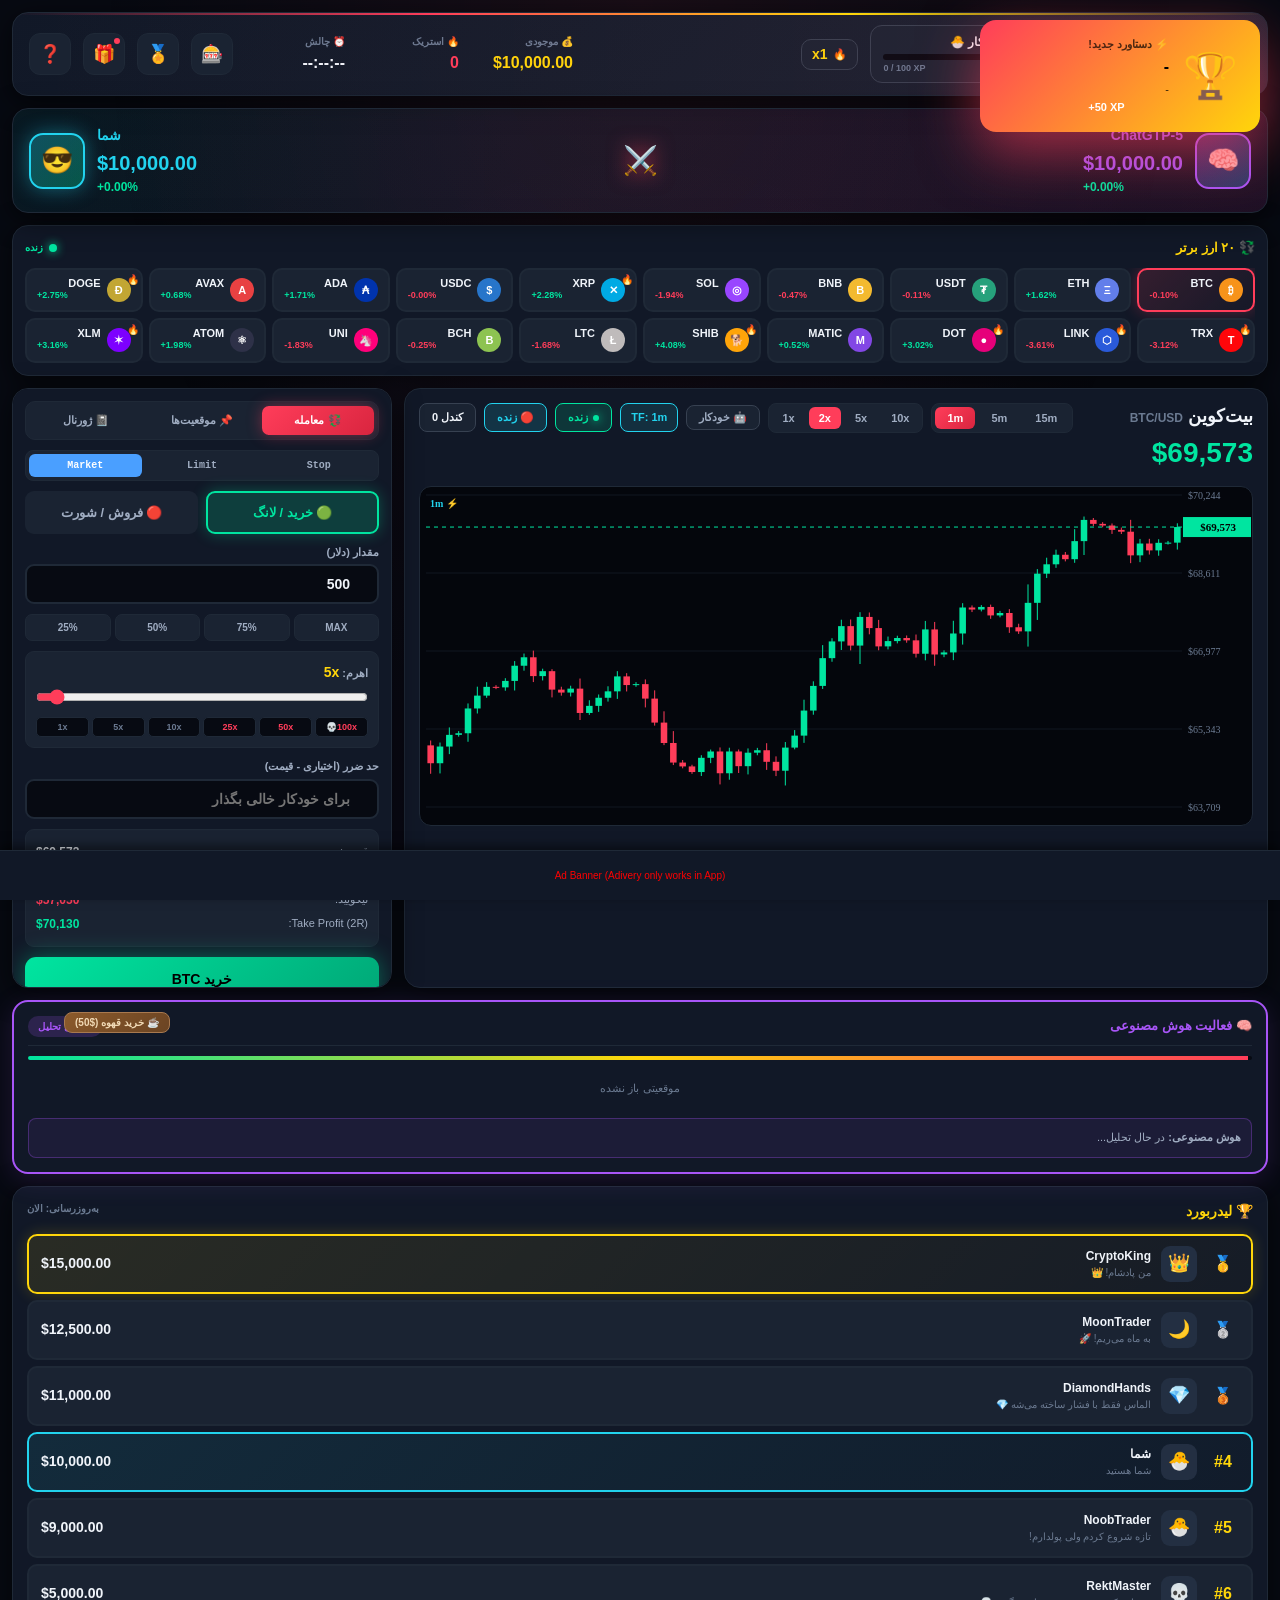
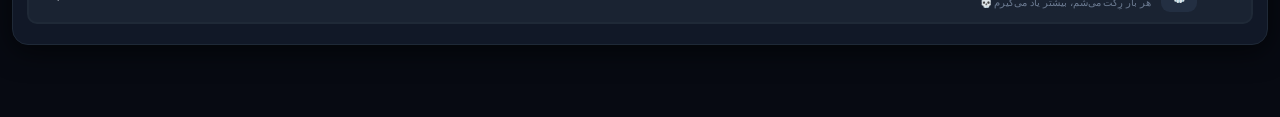
==== commit 8299488d: "Add files via upload" ====
--- a/index.html
+++ b/index.html
@@ -10,7 +10,7 @@
 /* ========================================== -->
 /* استایل‌های پایه و متغیرها                   -->
 /* ========================================== */
-*{margin:0;padding:0;box-sizing:border-box;font-family:'Vazirmatn', 'Segoe UI',Tahoma,sans-serif;-webkit-tap-highlight-color:transparent}
+*{margin:0;padding:0;box-sizing:border-box;font-family:Tahoma,Arial,sans-serif;-webkit-tap-highlight-color:transparent}
 :root{
   --bg:#070a12;--card:#111827;--card2:#1a2332;--card3:#232f42;
   --border:#1f2937;--border2:#374151;
@@ -24,7 +24,7 @@
   --glow-rush:0 0 30px rgba(255,61,90,.5);
   --glow-green:0 0 30px rgba(0,229,160,.5);
 }
-body{background:var(--bg);color:var(--text);font-size:14px;line-height:1.5;overflow-x:hidden;position:relative;padding-bottom:10px}
+body{background:var(--bg);color:var(--text);font-size:14px;line-height:1.5;overflow-x:hidden;position:relative;padding-bottom:60px}
 body::before{content:'';position:fixed;inset:0;background:radial-gradient(ellipse at top,rgba(255,61,90,.08),transparent 60%),radial-gradient(ellipse at bottom,rgba(168,85,247,.06),transparent 60%);pointer-events:none;z-index:0}
 #app{max-width:1750px;margin:0 auto;padding:12px;display:flex;flex-direction:column;gap:12px;position:relative;z-index:1}
 button{cursor:pointer;border:none;background:none;color:inherit;font-family:inherit;transition:all .15s}
@@ -35,7 +35,7 @@
 /* کانتینر تبلیغات */
 #adivery-banner-container {
   position: fixed; bottom: 0; left: 0; width: 100%; height: 50px;
-  background: var(--card); z-index: 99999; display: none;
+  background: var(--card); z-index: 99999; display: flex;
   justify-content: center; align-items: center;
   border-top: 1px solid var(--border); box-shadow: 0 -4px 10px rgba(0,0,0,0.5);
 }
@@ -424,14 +424,14 @@
 <div id="jackpotPanel" class="panel-overlay">
   <div class="panel-card" style="text-align:center;max-width:500px">
     <button class="close-x" onclick="document.getElementById('jackpotPanel').classList.remove('show')">✕</button>
-    <h2>🎰 جکپات روزانه</h2>
-    <p class="subtitle">شانست رو امتحان کن — رایگان!</p>
+    <h2>🎰 گردونه شانس روزانه</h2>
+    <p class="subtitle" id="jackpotSubtitle">برای چرخاندن گردونه یک ویدیو تماشا کنید!</p>
     <div class="jackpot-slot">
       <div class="slot-reel" id="reel1">💰</div>
       <div class="slot-reel" id="reel2">💎</div>
       <div class="slot-reel" id="reel3">👑</div>
     </div>
-    <button id="btnSpinJackpot" class="btn-claim" style="background:linear-gradient(135deg,var(--purple),#7c3aed);color:#fff">🎲 بچرخون!</button>
+    <button id="btnSpinJackpot" class="btn-claim" style="background:linear-gradient(135deg,var(--purple),#7c3aed);color:#fff">▶️ تماشای تبلیغ و چرخش</button>
     <p style="font-size:10px;color:var(--text3);margin-top:12px">🎁 روزی یکبار — تا $۱۰,۰۰۰ جایزه بگیر</p>
   </div>
 </div>
@@ -450,7 +450,7 @@
         <li>حالت خودکار (Auto-Pilot) قیمت‌ها را سریع‌تر حرکت می‌دهد</li>
         <li>هر معامله برنده = XP + شانس لوت‌باکس + کمبو</li>
         <li>نوار Combo را داغ نگه دار تا XP چند برابر شود!</li>
-        <li>جکپات روزانه را از دست نده!</li>
+        <li>گردونه شانس روزانه را از دست نده!</li>
       </ul>
       <h3>🎯 انواع سفارش</h3>
       <ul>
@@ -599,6 +599,7 @@
 
 </div>
 
+<!-- کانتینر بنر تبلیغاتی ادیوری -->
 <div id="adivery-banner-container">
   <div id="adivery-banner"></div>
 </div>
@@ -677,8 +678,6 @@
   {id:'profit_100',icon:'💵',name:'صد دلاری',desc:'۱۰۰ دلار سود',xp:200},
   {id:'profit_1000',icon:'💎',name:'هزار دلاری',desc:'۱۰۰۰ دلار سود',xp:1000},
   {id:'profit_10000',icon:'👑',name:'ده هزار دلاری',desc:'۱۰۰۰۰ دلار سود',xp:5000},
-  {id:'survive_crash',icon:'🦠',name:'بحران‌دیده',desc:'زنده در سقوط کووید',xp:500},
-  {id:'beat_ai',icon:'🏆',name:'شکارچی هوش مصنوعی',desc:'شکست هوش مصنوعی',xp:800},
   {id:'leverage_10x',icon:'⚡',name:'جسور',desc:'اهرم ۱۰x',xp:300},
   {id:'leverage_100x',icon:'💀',name:'دیوانه',desc:'اهرم ۱۰۰x (WTF)',xp:1500},
   {id:'liquidation',icon:'☠️',name:'لیکویید',desc:'بار اول لیکویید',xp:100},
@@ -734,18 +733,18 @@
 
 const ADIVERY_APP_ID = "4e59cadd-e5f8-4f8b-ac20-3db5f728d6e0";
 
+// مقداردهی اولیه بنر تبلیغاتی
 function initAdiveryAds() {
   try {
     if (typeof window.Adivery !== 'undefined') {
       if (window.Adivery.showBanner) {
           window.Adivery.showBanner(ADIVERY_APP_ID, 'adivery-banner');
-          document.getElementById('adivery-banner-container').style.display = 'flex';
       }
     } else {
-      document.getElementById('adivery-banner-container').style.display = 'none';
+      document.getElementById('adivery-banner').innerHTML = '<div style="color:red; font-size:10px; line-height:50px; text-align:center;">Ad Banner (Adivery only works in App)</div>';
     }
   } catch(e) {
-    document.getElementById('adivery-banner-container').style.display = 'none';
+    document.getElementById('adivery-banner').innerHTML = '<div style="color:red; font-size:10px; line-height:50px; text-align:center;">Ad Error</div>';
   }
 }
 
@@ -1603,59 +1602,91 @@
     $('achievementsPanel').classList.add('show');
   });
   $('btnDaily').addEventListener('click',showDailyPanel);
+  
+  // ====== JACKPOT WITH ADIVERY ======
   $('btnJackpot').addEventListener('click',()=>{
     const today=new Date().toDateString();
     const already = game.daily.lastJackpot===today;
     $('btnSpinJackpot').disabled = already;
-    $('btnSpinJackpot').textContent = already ? '⏳ امروز چرخوندی' : '🎲 بچرخون!';
+    $('btnSpinJackpot').textContent = already ? '⏳ امروز چرخوندی' : '▶️ تماشای تبلیغ و چرخش';
     $('jackpotPanel').classList.add('show');
   });
+
   $('btnSpinJackpot').addEventListener('click',()=>{
     const today=new Date().toDateString();
     if(game.daily.lastJackpot===today) return;
-    game.daily.lastJackpot=today;
-    $('btnSpinJackpot').disabled=true;
-    const reels=[$('reel1'),$('reel2'),$('reel3')];
-    const icons=['💰','💎','👑','🎁','⭐','🔥','🎰','🐣'];
-    reels.forEach(r=>{r.classList.add('spinning');r.textContent=rand(icons);});
-    let spins=0;
-    const int=setInterval(()=>{
-      reels.forEach(r=>r.textContent=rand(icons));
-      spins++;
-      if(spins>15){
-        clearInterval(int);
-        const isJackpot = Math.random()<0.05;
-        const finalIcons = isJackpot ? ['👑','👑','👑'] : [rand(icons),rand(icons),rand(icons)];
-        reels.forEach((r,i)=>{
-          r.classList.remove('spinning');
-          if(isJackpot) r.classList.add('jackpot-win');
-          r.textContent=finalIcons[i];
+    
+    // تابعی که عمل چرخش را انجام می‌دهد
+    const doSpin = () => {
+      game.daily.lastJackpot=today;
+      $('btnSpinJackpot').disabled=true;
+      const reels=[$('reel1'),$('reel2'),$('reel3')];
+      const icons=['💰','💎','👑','🎁','⭐','🔥','🎰','🐣'];
+      reels.forEach(r=>{r.classList.add('spinning');r.textContent=rand(icons);});
+      let spins=0;
+      const int=setInterval(()=>{
+        reels.forEach(r=>r.textContent=rand(icons));
+        spins++;
+        if(spins>15){
+          clearInterval(int);
+          const isJackpot = Math.random()<0.05;
+          const finalIcons = isJackpot ? ['👑','👑','👑'] : [rand(icons),rand(icons),rand(icons)];
+          reels.forEach((r,i)=>{
+            r.classList.remove('spinning');
+            if(isJackpot) r.classList.add('jackpot-win');
+            r.textContent=finalIcons[i];
+          });
+          let reward = 50;
+          if(isJackpot){ reward = 10000; }
+          else if(finalIcons[0]===finalIcons[1] && finalIcons[1]===finalIcons[2]){ reward = 1000; }
+          else if(finalIcons[0]===finalIcons[1] || finalIcons[1]===finalIcons[2] || finalIcons[0]===finalIcons[2]){ reward = 300; }
+          else if(finalIcons.includes('💰')){ reward = 150; }
+          game.usd += reward;
+          if(isJackpot){
+            unlockAchievement('jackpot_win');
+            confetti(400);
+            SFX.jackpot();
+            SFX.rush();
+            showToast('⚡🎉 JACKPOT!!! $10,000 بردی! 🎉⚡','success',6000);
+          }else{
+            confetti(80);
+            SFX.achievement();
+            showToast('🎰 بردی: $'+reward+'!','success');
+          }
+          setTimeout(()=>{
+            $('jackpotPanel').classList.remove('show');
+            reels.forEach(r=>r.classList.remove('jackpot-win'));
+            updateUI(); save();
+          },1500);
+        }
+      },100);
+    };
+
+    // اگر کاربر در اپلیکیشن بود و ادیوری لود شده بود، اول تبلیغ نشان بده
+    if (typeof window.Adivery !== 'undefined' && window.Adivery.showRewarded) {
+      $('btnSpinJackpot').textContent = '⏳ در حال لود تبلیغ...';
+      
+      try {
+        window.Adivery.showRewarded(ADIVERY_APP_ID, {
+            onRewarded: function() {
+                // جایزه بده و بچرخان
+                doSpin();
+            },
+            onFailed: function(error) {
+                $('btnSpinJackpot').textContent = '▶️ تماشای تبلیغ و چرخش';
+                showToast('⚠️ تبلیغ لود نشد. دوباره امتحان کن!', 'error');
+            }
         });
-        let reward = 50;
-        if(isJackpot){ reward = 10000; }
-        else if(finalIcons[0]===finalIcons[1] && finalIcons[1]===finalIcons[2]){ reward = 1000; }
-        else if(finalIcons[0]===finalIcons[1] || finalIcons[1]===finalIcons[2] || finalIcons[0]===finalIcons[2]){ reward = 300; }
-        else if(finalIcons.includes('💰')){ reward = 150; }
-        game.usd += reward;
-        if(isJackpot){
-          unlockAchievement('jackpot_win');
-          confetti(400);
-          SFX.jackpot();
-          SFX.rush();
-          showToast('⚡🎉 JACKPOT!!! $10,000 بردی! 🎉⚡','success',6000);
-        }else{
-          confetti(80);
-          SFX.achievement();
-          showToast('🎰 بردی: $'+reward+'!','success');
-        }
-        setTimeout(()=>{
-          $('jackpotPanel').classList.remove('show');
-          reels.forEach(r=>r.classList.remove('jackpot-win'));
-          updateUI(); save();
-        },1500);
+      } catch(e) {
+        // اگر خطایی رخ داد (مثلاً در مرورگر بودیم)
+        doSpin();
       }
-    },100);
+    } else {
+      // در محیط مرورگر (بدون ادیوری) مستقیم بچرخان
+      doSpin();
+    }
   });
+
   $('btnHelp').addEventListener('click',()=>$('helpPanel').classList.add('show'));
   $('btnAutoPilot').addEventListener('click',()=>{
     game.live.autopilot = !game.live.autopilot;
